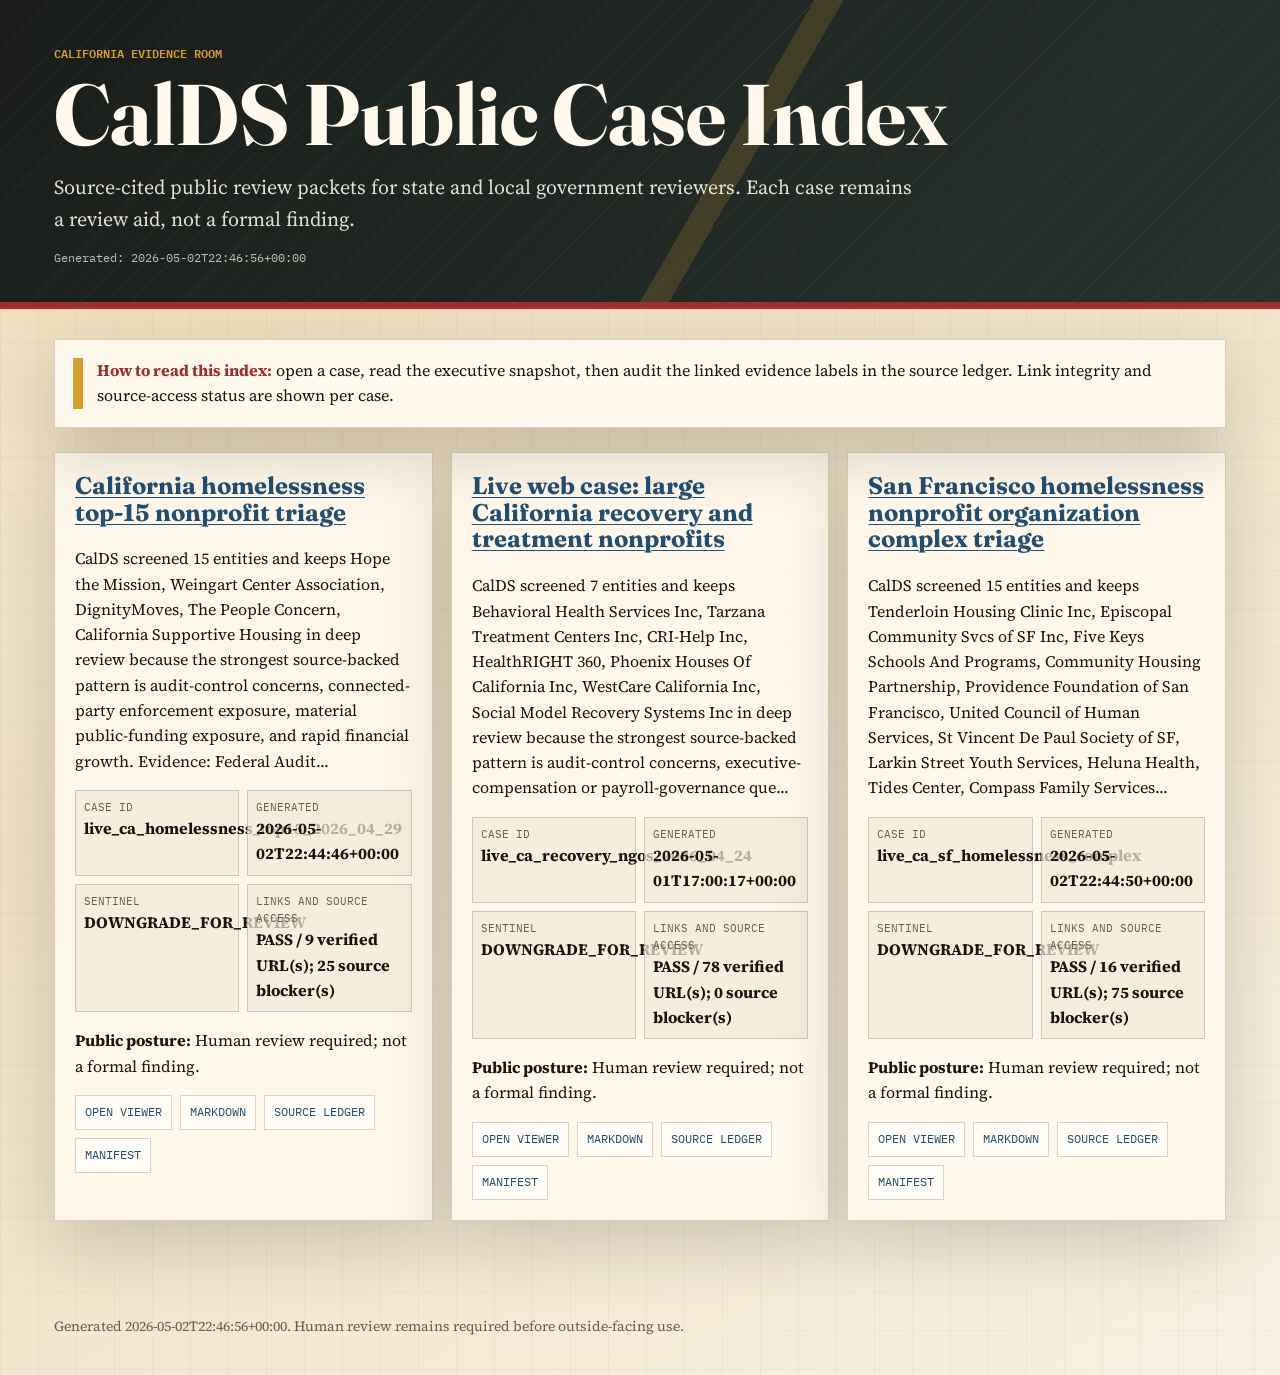
==== index.html @ ec08af95 "Refresh public case index" ====
<!doctype html>
<html lang="en">
<head>
  <meta charset="utf-8">
  <meta name="viewport" content="width=device-width, initial-scale=1">
  <title>CalDS Public Case Index</title>
  <style>
@import url('https://fonts.googleapis.com/css2?family=Fraunces:opsz,wght@9..144,500;9..144,700&family=IBM+Plex+Mono:wght@400;500;600&family=Source+Serif+4:opsz,wght@8..60,400;8..60,600;8..60,700&display=swap');
:root {
  color-scheme: light;
  --paper: #f3ead8;
  --paper-2: #fff9ed;
  --paper-3: #e6d7bb;
  --ink: #19150f;
  --muted: #665f52;
  --quiet: #867866;
  --charcoal: #121615;
  --charcoal-2: #1e2925;
  --civic-blue: #214f72;
  --civic-blue-2: #2d6f8f;
  --docket-red: #9e2f2b;
  --audit-amber: #d89d28;
  --ledger-green: #2f6d55;
  --line: rgba(25, 21, 15, .18);
  --line-dark: rgba(255, 249, 237, .18);
  --shadow: 0 24px 65px rgba(25, 21, 15, .18);
}
* { box-sizing: border-box; }
html { scroll-behavior: smooth; }
body {
  margin: 0;
  color: var(--ink);
  background:
    linear-gradient(90deg, rgba(25, 21, 15, .035) 1px, transparent 1px) 0 0 / 38px 38px,
    linear-gradient(180deg, rgba(25, 21, 15, .028) 1px, transparent 1px) 0 0 / 38px 38px,
    radial-gradient(circle at 10% 0%, rgba(216, 157, 40, .22), transparent 34%),
    linear-gradient(145deg, #f6ecd7 0%, #efe0c2 38%, #f8f1e2 100%);
  font-family: "Source Serif 4", Georgia, serif;
  line-height: 1.58;
}
a { color: var(--civic-blue); text-decoration-thickness: 1px; text-underline-offset: 3px; }
a:focus-visible, button:focus-visible, summary:focus-visible {
  outline: 3px solid var(--audit-amber);
  outline-offset: 3px;
}
.skip-link {
  position: absolute;
  left: 16px;
  top: -60px;
  z-index: 10;
  padding: 10px 12px;
  color: var(--ink);
  background: var(--audit-amber);
  font-family: "IBM Plex Mono", Consolas, monospace;
  font-size: 12px;
}
.skip-link:focus { top: 12px; }
code, pre, .mono, .evidence-ref {
  font-family: "IBM Plex Mono", Consolas, monospace;
  letter-spacing: 0;
}
code {
  background: rgba(255, 249, 237, .82);
  border: 1px solid var(--line);
  border-radius: 4px;
  padding: 1px 5px;
}
.case-hero {
  position: relative;
  overflow: hidden;
  background:
    linear-gradient(135deg, rgba(18, 22, 21, .97), rgba(30, 41, 37, .95)),
    repeating-linear-gradient(90deg, rgba(255,255,255,.04) 0 1px, transparent 1px 32px);
  color: var(--paper-2);
  border-bottom: 7px solid var(--docket-red);
}
.case-hero::before {
  content: "";
  position: absolute;
  inset: 0;
  background:
    linear-gradient(120deg, transparent 0 56%, rgba(216,157,40,.18) 56% 58%, transparent 58%),
    repeating-linear-gradient(135deg, rgba(255,255,255,.035) 0 1px, transparent 1px 18px);
  pointer-events: none;
}
.case-hero__inner {
  position: relative;
  max-width: 1220px;
  margin: 0 auto;
  padding: 44px 24px 34px;
}
.eyebrow {
  margin: 0 0 12px;
  color: var(--audit-amber);
  font-family: "IBM Plex Mono", Consolas, monospace;
  font-size: 12px;
  font-weight: 600;
  letter-spacing: 0;
  text-transform: uppercase;
}
.case-hero h1 {
  margin: 0;
  max-width: 940px;
  font-family: "Fraunces", Georgia, serif;
  font-size: clamp(38px, 7vw, 86px);
  line-height: .92;
  letter-spacing: 0;
}
.case-title {
  max-width: 860px;
  margin: 18px 0 0;
  color: rgba(255, 249, 237, .88);
  font-size: 20px;
}
.case-id {
  margin: 14px 0 0;
  color: rgba(255, 249, 237, .72);
  font-family: "IBM Plex Mono", Consolas, monospace;
  font-size: 12px;
  overflow-wrap: anywhere;
}
.status-strip {
  display: grid;
  grid-template-columns: repeat(4, minmax(0, 1fr));
  gap: 12px;
  margin: 30px 0 0;
}
.status-tile {
  min-height: 108px;
  padding: 14px;
  border: 1px solid var(--line-dark);
  background: rgba(255, 249, 237, .08);
  box-shadow: inset 0 1px 0 rgba(255,255,255,.08);
}
.status-tile strong {
  display: block;
  color: #fff9ed;
  font-family: "IBM Plex Mono", Consolas, monospace;
  font-size: 12px;
  font-weight: 600;
  text-transform: uppercase;
}
.status-tile span {
  display: block;
  margin-top: 8px;
  color: rgba(255, 249, 237, .82);
  font-size: 18px;
  overflow-wrap: anywhere;
}
.print-button {
  border: 1px solid rgba(255, 249, 237, .35);
  background: rgba(255, 249, 237, .12);
  color: var(--paper-2);
  cursor: pointer;
  padding: 8px 11px;
  font-family: "IBM Plex Mono", Consolas, monospace;
  font-size: 12px;
  text-transform: uppercase;
}
.case-nav {
  display: flex;
  flex-wrap: wrap;
  gap: 10px;
  margin-top: 24px;
}
.case-nav a {
  color: var(--paper-2);
  border: 1px solid rgba(255, 249, 237, .35);
  background: rgba(255, 249, 237, .08);
  padding: 8px 11px;
  text-decoration: none;
  font-family: "IBM Plex Mono", Consolas, monospace;
  font-size: 12px;
  text-transform: uppercase;
}
.case-shell {
  display: grid;
  grid-template-columns: 252px minmax(0, 1fr);
  gap: 28px;
  max-width: 1220px;
  margin: 0 auto;
  padding: 30px 24px 72px;
}
.case-rail {
  position: sticky;
  top: 18px;
  align-self: start;
  padding: 18px;
  background: rgba(255, 249, 237, .82);
  border: 1px solid var(--line);
  box-shadow: 8px 8px 0 rgba(158, 47, 43, .12);
}
.case-rail h2 {
  margin: 0 0 10px;
  font-family: "Fraunces", Georgia, serif;
  font-size: 24px;
  line-height: 1;
}
.case-rail a {
  display: block;
  margin: 7px 0;
  color: var(--charcoal);
  font-family: "IBM Plex Mono", Consolas, monospace;
  font-size: 12px;
  text-decoration: none;
  text-transform: uppercase;
}
.case-main { min-width: 0; }
.reviewer-panel {
  margin: 0 0 24px;
  padding: 20px;
  background: #fffdf5;
  border: 2px solid rgba(47, 109, 85, .35);
  box-shadow: 8px 8px 0 rgba(47, 109, 85, .12);
}
.reviewer-panel p { margin: 8px 0 0; }
.reviewer-panel__grid {
  display: grid;
  grid-template-columns: repeat(4, minmax(0, 1fr));
  gap: 10px;
  margin-top: 14px;
}
.reviewer-panel__grid div {
  padding: 10px;
  background: rgba(243, 234, 216, .72);
  border: 1px solid var(--line);
}
.reviewer-panel__grid span {
  display: block;
  color: var(--muted);
  font-family: "IBM Plex Mono", Consolas, monospace;
  font-size: 11px;
  text-transform: uppercase;
}
.reviewer-panel__grid strong { overflow-wrap: anywhere; }
.reviewer-panel details {
  margin-top: 12px;
  border-top: 1px solid var(--line);
  padding-top: 10px;
}
.notice {
  display: grid;
  grid-template-columns: 10px 1fr;
  gap: 14px;
  margin: 0 0 24px;
  padding: 18px;
  background: var(--paper-2);
  border: 1px solid var(--line);
  box-shadow: var(--shadow);
}
.notice::before { content: ""; background: var(--audit-amber); }
.notice strong { color: var(--docket-red); }
.dossier, #source-ledger {
  background: rgba(255, 249, 237, .9);
  border: 1px solid var(--line);
  box-shadow: var(--shadow);
}
.dossier {
  padding: 28px;
}
#source-ledger {
  margin-top: 28px;
  padding: 28px;
}
.ledger-digest {
  margin: 18px 0 26px;
  padding: 16px;
  background: rgba(243, 234, 216, .7);
  border: 1px solid var(--line);
}
.ledger-digest h3 { margin-top: 0; }
.table-scroll { overflow-x: auto; }
.ledger-digest table {
  width: 100%;
  border-collapse: collapse;
  font-size: 14px;
}
.ledger-digest th, .ledger-digest td {
  padding: 8px;
  border-bottom: 1px solid var(--line);
  text-align: left;
  vertical-align: top;
}
.ledger-digest th {
  font-family: "IBM Plex Mono", Consolas, monospace;
  font-size: 11px;
  text-transform: uppercase;
}
h1, h2, h3, h4 {
  font-family: "Fraunces", Georgia, serif;
  line-height: 1.12;
  letter-spacing: 0;
}
.dossier h1 {
  margin-top: 0;
  font-size: clamp(34px, 4vw, 52px);
}
.dossier h2, #source-ledger h2 {
  margin-top: 38px;
  padding-top: 18px;
  border-top: 2px solid rgba(158, 47, 43, .28);
  color: var(--charcoal);
}
.dossier h3 { color: var(--civic-blue); }
.dossier p, .dossier li { font-size: 18px; }
.dossier ul, .dossier ol { padding-left: 26px; }
.table-block {
  overflow: auto;
  margin: 18px 0;
  padding: 14px;
  color: #f9edd4;
  background:
    linear-gradient(90deg, rgba(216, 157, 40, .1), transparent 26%),
    #18201d;
  border: 1px solid rgba(25, 21, 15, .42);
  box-shadow: inset 0 0 0 1px rgba(255,255,255,.04);
  white-space: pre;
}
.evidence-ref {
  display: inline-block;
  color: var(--paper-2);
  background: var(--docket-red);
  border: 1px solid rgba(25, 21, 15, .22);
  border-radius: 3px;
  padding: 0 5px;
  font-size: .78em;
  font-weight: 600;
  text-decoration: none;
  transform: translateY(-1px);
}
.evidence-card {
  position: relative;
  margin: 16px 0;
  padding: 18px 18px 18px 26px;
  border: 1px solid var(--line);
  background:
    linear-gradient(90deg, rgba(47, 109, 85, .12), transparent 32%),
    #fffaf0;
}
.evidence-card::before {
  content: "";
  position: absolute;
  left: 0;
  top: 0;
  bottom: 0;
  width: 8px;
  background: var(--ledger-green);
}
.evidence-card--source-access-required::before { background: var(--audit-amber); }
.evidence-card--external-source-linked::before { background: var(--ledger-green); }
.evidence-card--derived-external-source-linked::before { background: var(--civic-blue-2); }
.evidence-card h3 {
  margin: 0 0 10px;
  font-size: 24px;
}
.meta, .link-status, footer {
  color: var(--muted);
  font-size: 14px;
}
.source-role {
  margin: 8px 0;
  padding: 10px;
  background: rgba(33, 79, 114, .08);
  border-left: 4px solid var(--civic-blue);
}
.repro-details {
  margin: 12px 0;
  padding: 10px;
  background: rgba(25, 21, 15, .04);
  border: 1px solid var(--line);
}
.repro-details summary {
  cursor: pointer;
  font-family: "IBM Plex Mono", Consolas, monospace;
  font-size: 12px;
  text-transform: uppercase;
}
.source-list {
  margin: 8px 0 0;
  padding-left: 22px;
  overflow-wrap: anywhere;
}
.source-list a { word-break: break-word; }
footer {
  max-width: 1220px;
  margin: 0 auto;
  padding: 22px 24px 38px;
}
@media (prefers-reduced-motion: no-preference) {
  .case-hero__inner, .notice, .dossier, #source-ledger, .evidence-card {
    animation: rise-in .7s ease both;
  }
  .notice { animation-delay: .08s; }
  .dossier { animation-delay: .14s; }
  #source-ledger { animation-delay: .2s; }
  .evidence-card:nth-of-type(2n) { animation-delay: .05s; }
  @keyframes rise-in {
    from { opacity: 0; transform: translateY(16px); }
    to { opacity: 1; transform: translateY(0); }
  }
}
@media (prefers-reduced-motion: reduce) {
  html { scroll-behavior: auto; }
  *, *::before, *::after {
    animation-duration: .001ms !important;
    animation-iteration-count: 1 !important;
    transition-duration: .001ms !important;
  }
}
@media (max-width: 880px) {
  .status-strip { grid-template-columns: repeat(2, minmax(0, 1fr)); }
  .case-shell { grid-template-columns: 1fr; }
  .case-rail { position: static; }
  .reviewer-panel__grid { grid-template-columns: repeat(2, minmax(0, 1fr)); }
}
@media (max-width: 560px) {
  .case-hero__inner, .case-shell { padding-left: 16px; padding-right: 16px; }
  .status-strip { grid-template-columns: 1fr; }
  .reviewer-panel__grid { grid-template-columns: 1fr; }
  .dossier, #source-ledger { padding: 18px; }
  .dossier p, .dossier li { font-size: 16px; }
}
@media print {
  body { background: #fff; color: #000; }
  .case-hero, .case-rail, .case-nav { background: #fff; color: #000; border: 0; }
  .case-nav, .print-button, .skip-link { display: none; }
  .case-shell { display: block; max-width: none; padding: 0; }
  .dossier, #source-ledger, .notice { box-shadow: none; border-color: #999; }
  .reviewer-panel, .evidence-card { break-inside: avoid; box-shadow: none; }
  a[href^="http"]::after { content: " (" attr(href) ")"; font-size: 10px; }
}

.index-main { max-width: 1220px; margin: 0 auto; padding: 30px 24px 72px; }
.case-index-grid { display: grid; grid-template-columns: repeat(auto-fit, minmax(320px, 1fr)); gap: 18px; }
.case-index-card { background: rgba(255, 249, 237, .92); border: 1px solid var(--line); box-shadow: var(--shadow); padding: 20px; }
.case-index-card h2 { margin-top: 0; }
.case-index-card__meta { display: grid; grid-template-columns: repeat(2, minmax(0, 1fr)); gap: 8px; margin: 12px 0; }
.case-index-card__meta div { padding: 8px; background: rgba(243, 234, 216, .72); border: 1px solid var(--line); }
.case-index-card__meta span { display: block; color: var(--muted); font-family: "IBM Plex Mono", Consolas, monospace; font-size: 11px; text-transform: uppercase; }
.case-index-card__links { display: flex; flex-wrap: wrap; gap: 8px; margin-top: 14px; }
.case-index-card__links a { border: 1px solid var(--line); padding: 7px 9px; background: #fffdf5; font-family: "IBM Plex Mono", Consolas, monospace; font-size: 12px; text-decoration: none; text-transform: uppercase; }
</style>
</head>
<body>
<a class="skip-link" href="#cases">Skip to cases</a>
<header class="case-hero">
  <div class="case-hero__inner">
    <p class="eyebrow">California Evidence Room</p>
    <h1>CalDS Public Case Index</h1>
    <p class="case-title">Source-cited public review packets for state and local government reviewers. Each case remains a review aid, not a formal finding.</p>
    <p class="case-id">Generated: 2026-05-02T22:46:56+00:00</p>
  </div>
</header>
<main id="cases" class="index-main">
  <section class="notice"><div><strong>How to read this index:</strong> open a case, read the executive snapshot, then audit the linked evidence labels in the source ledger. Link integrity and source-access status are shown per case.</div></section>
  <section class="case-index-grid">
<article class="case-index-card">
  <h2><a href="cases/live_ca_homelessness_top15_2026_04_29/">California homelessness top-15 nonprofit triage</a></h2>
  <p>CalDS screened 15 entities and keeps Hope the Mission, Weingart Center Association, DignityMoves, The People Concern, California Supportive Housing in deep review because the strongest source-backed pattern is audit-control concerns, connected-party enforcement exposure, material public-funding exposure, and rapid financial growth. Evidence: Federal Audit...</p>
  <div class="case-index-card__meta">
    <div><span>Case ID</span><strong>live_ca_homelessness_top15_2026_04_29</strong></div>
    <div><span>Generated</span><strong>2026-05-02T22:44:46+00:00</strong></div>
    <div><span>Sentinel</span><strong>DOWNGRADE_FOR_REVIEW</strong></div>
    <div><span>Links and source access</span><strong>PASS / 9 verified URL(s); 25 source blocker(s)</strong></div>
  </div>
  <p><strong>Public posture:</strong> Human review required; not a formal finding.</p>
  <div class="case-index-card__links">
    <a href="cases/live_ca_homelessness_top15_2026_04_29/">Open Viewer</a>
    <a href="cases/live_ca_homelessness_top15_2026_04_29/case_dossier.md">Markdown</a>
    <a href="cases/live_ca_homelessness_top15_2026_04_29/source_ledger.json">Source Ledger</a>
    <a href="cases/live_ca_homelessness_top15_2026_04_29/publication_manifest.json">Manifest</a>
  </div>
</article>


<article class="case-index-card">
  <h2><a href="cases/live_ca_recovery_ngos_2026_04_24/">Live web case: large California recovery and treatment nonprofits</a></h2>
  <p>CalDS screened 7 entities and keeps Behavioral Health Services Inc, Tarzana Treatment Centers Inc, CRI-Help Inc, HealthRIGHT 360, Phoenix Houses Of California Inc, WestCare California Inc, Social Model Recovery Systems Inc in deep review because the strongest source-backed pattern is audit-control concerns, executive-compensation or payroll-governance que...</p>
  <div class="case-index-card__meta">
    <div><span>Case ID</span><strong>live_ca_recovery_ngos_2026_04_24</strong></div>
    <div><span>Generated</span><strong>2026-05-01T17:00:17+00:00</strong></div>
    <div><span>Sentinel</span><strong>DOWNGRADE_FOR_REVIEW</strong></div>
    <div><span>Links and source access</span><strong>PASS / 78 verified URL(s); 0 source blocker(s)</strong></div>
  </div>
  <p><strong>Public posture:</strong> Human review required; not a formal finding.</p>
  <div class="case-index-card__links">
    <a href="cases/live_ca_recovery_ngos_2026_04_24/">Open Viewer</a>
    <a href="cases/live_ca_recovery_ngos_2026_04_24/case_dossier.md">Markdown</a>
    <a href="cases/live_ca_recovery_ngos_2026_04_24/source_ledger.json">Source Ledger</a>
    <a href="cases/live_ca_recovery_ngos_2026_04_24/publication_manifest.json">Manifest</a>
  </div>
</article>


<article class="case-index-card">
  <h2><a href="cases/live_ca_sf_homelessness_complex/">San Francisco homelessness nonprofit organization complex triage</a></h2>
  <p>CalDS screened 15 entities and keeps Tenderloin Housing Clinic Inc, Episcopal Community Svcs of SF Inc, Five Keys Schools And Programs, Community Housing Partnership, Providence Foundation of San Francisco, United Council of Human Services, St Vincent De Paul Society of SF, Larkin Street Youth Services, Heluna Health, Tides Center, Compass Family Services...</p>
  <div class="case-index-card__meta">
    <div><span>Case ID</span><strong>live_ca_sf_homelessness_complex</strong></div>
    <div><span>Generated</span><strong>2026-05-02T22:44:50+00:00</strong></div>
    <div><span>Sentinel</span><strong>DOWNGRADE_FOR_REVIEW</strong></div>
    <div><span>Links and source access</span><strong>PASS / 16 verified URL(s); 75 source blocker(s)</strong></div>
  </div>
  <p><strong>Public posture:</strong> Human review required; not a formal finding.</p>
  <div class="case-index-card__links">
    <a href="cases/live_ca_sf_homelessness_complex/">Open Viewer</a>
    <a href="cases/live_ca_sf_homelessness_complex/case_dossier.md">Markdown</a>
    <a href="cases/live_ca_sf_homelessness_complex/source_ledger.json">Source Ledger</a>
    <a href="cases/live_ca_sf_homelessness_complex/publication_manifest.json">Manifest</a>
  </div>
</article>
</section>
</main>
<footer>Generated 2026-05-02T22:46:56+00:00. Human review remains required before outside-facing use.</footer>
</body>
</html>
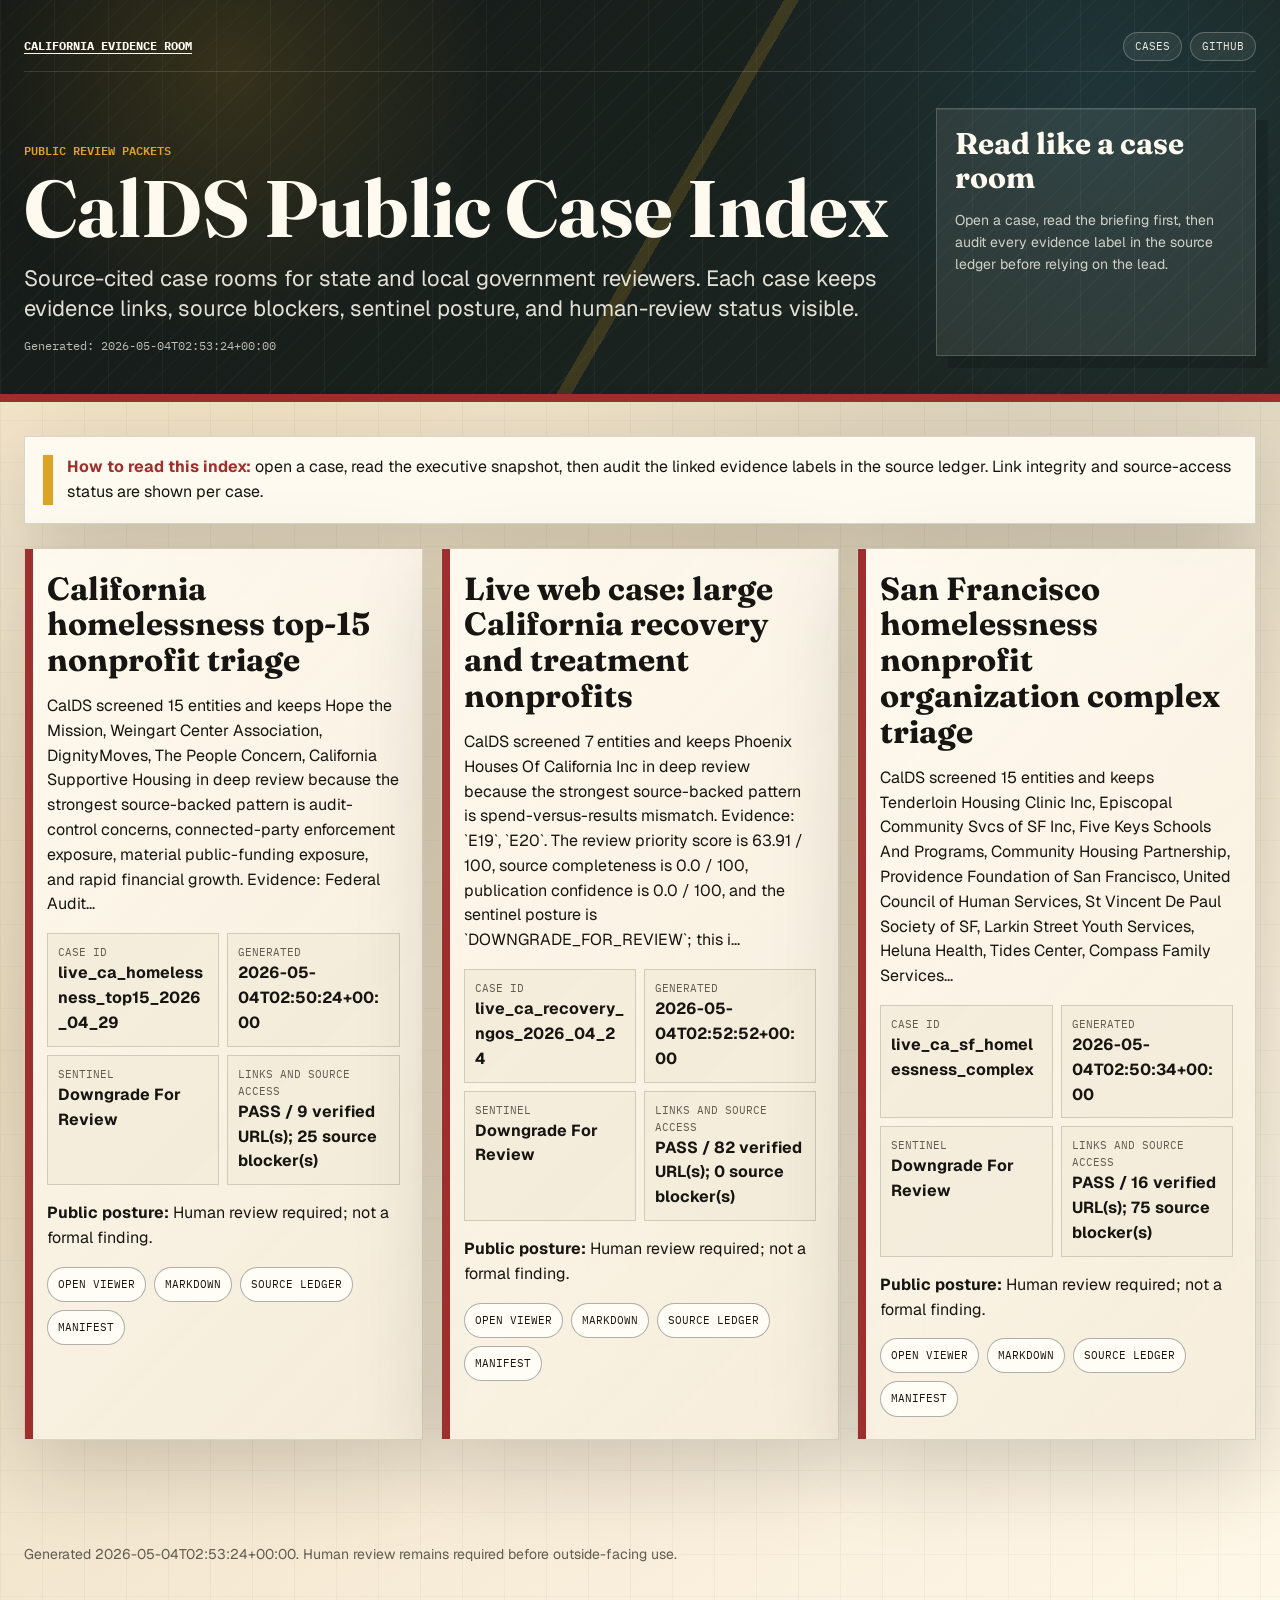
==== commit d42034c1: "Publish redesigned case viewer" ====
--- a/index.html
+++ b/index.html
@@ -5,25 +5,27 @@
   <meta name="viewport" content="width=device-width, initial-scale=1">
   <title>CalDS Public Case Index</title>
   <style>
-@import url('https://fonts.googleapis.com/css2?family=Fraunces:opsz,wght@9..144,500;9..144,700&family=IBM+Plex+Mono:wght@400;500;600&family=Source+Serif+4:opsz,wght@8..60,400;8..60,600;8..60,700&display=swap');
+@import url('https://fonts.googleapis.com/css2?family=Fraunces:opsz,wght@9..144,500;9..144,700&family=Geist:wght@400;500;600;700;800&family=IBM+Plex+Mono:wght@400;500;600&display=swap');
 :root {
   color-scheme: light;
-  --paper: #f3ead8;
-  --paper-2: #fff9ed;
-  --paper-3: #e6d7bb;
-  --ink: #19150f;
-  --muted: #665f52;
-  --quiet: #867866;
-  --charcoal: #121615;
-  --charcoal-2: #1e2925;
-  --civic-blue: #214f72;
-  --civic-blue-2: #2d6f8f;
-  --docket-red: #9e2f2b;
-  --audit-amber: #d89d28;
-  --ledger-green: #2f6d55;
-  --line: rgba(25, 21, 15, .18);
-  --line-dark: rgba(255, 249, 237, .18);
-  --shadow: 0 24px 65px rgba(25, 21, 15, .18);
+  --paper: #f5ecda;
+  --paper-2: #fffaf0;
+  --paper-3: #e8d7ba;
+  --ink: #171511;
+  --muted: #625b50;
+  --quiet: #8a7d69;
+  --charcoal: #101513;
+  --charcoal-2: #17231f;
+  --civic-blue: #234f72;
+  --civic-blue-2: #2e728d;
+  --docket-red: #9d302c;
+  --audit-amber: #dca326;
+  --ledger-green: #2d6d55;
+  --line: rgba(23, 21, 17, .16);
+  --line-strong: rgba(23, 21, 17, .34);
+  --line-dark: rgba(255, 250, 240, .18);
+  --shadow: 0 28px 80px rgba(23, 21, 17, .18);
+  --hard-shadow: 10px 10px 0 rgba(157, 48, 44, .14);
 }
 * { box-sizing: border-box; }
 html { scroll-behavior: smooth; }
@@ -31,12 +33,14 @@
   margin: 0;
   color: var(--ink);
   background:
-    linear-gradient(90deg, rgba(25, 21, 15, .035) 1px, transparent 1px) 0 0 / 38px 38px,
-    linear-gradient(180deg, rgba(25, 21, 15, .028) 1px, transparent 1px) 0 0 / 38px 38px,
-    radial-gradient(circle at 10% 0%, rgba(216, 157, 40, .22), transparent 34%),
-    linear-gradient(145deg, #f6ecd7 0%, #efe0c2 38%, #f8f1e2 100%);
-  font-family: "Source Serif 4", Georgia, serif;
-  line-height: 1.58;
+    radial-gradient(circle at 10% -4%, rgba(220, 163, 38, .28), transparent 30%),
+    radial-gradient(circle at 88% 8%, rgba(35, 79, 114, .14), transparent 34%),
+    linear-gradient(90deg, rgba(23, 21, 17, .035) 1px, transparent 1px) 0 0 / 42px 42px,
+    linear-gradient(180deg, rgba(23, 21, 17, .026) 1px, transparent 1px) 0 0 / 42px 42px,
+    linear-gradient(145deg, #f8edda 0%, #ecddc1 42%, #fff7e8 100%);
+  font-family: "Geist", system-ui, -apple-system, BlinkMacSystemFont, "Segoe UI", sans-serif;
+  line-height: 1.55;
+  overflow-x: hidden;
 }
 a { color: var(--civic-blue); text-decoration-thickness: 1px; text-underline-offset: 3px; }
 a:focus-visible, button:focus-visible, summary:focus-visible {
@@ -60,7 +64,7 @@
   letter-spacing: 0;
 }
 code {
-  background: rgba(255, 249, 237, .82);
+  background: rgba(255, 250, 240, .82);
   border: 1px solid var(--line);
   border-radius: 4px;
   padding: 1px 5px;
@@ -68,73 +72,142 @@
 .case-hero {
   position: relative;
   overflow: hidden;
+  color: var(--paper-2);
   background:
-    linear-gradient(135deg, rgba(18, 22, 21, .97), rgba(30, 41, 37, .95)),
+    radial-gradient(circle at 18% 18%, rgba(220, 163, 38, .16), transparent 24%),
+    radial-gradient(circle at 86% 22%, rgba(46, 114, 141, .22), transparent 32%),
+    linear-gradient(135deg, rgba(16, 21, 19, .98), rgba(23, 35, 31, .97)),
     repeating-linear-gradient(90deg, rgba(255,255,255,.04) 0 1px, transparent 1px 32px);
-  color: var(--paper-2);
-  border-bottom: 7px solid var(--docket-red);
+  border-bottom: 8px solid var(--docket-red);
 }
 .case-hero::before {
   content: "";
   position: absolute;
   inset: 0;
   background:
-    linear-gradient(120deg, transparent 0 56%, rgba(216,157,40,.18) 56% 58%, transparent 58%),
-    repeating-linear-gradient(135deg, rgba(255,255,255,.035) 0 1px, transparent 1px 18px);
+    linear-gradient(120deg, transparent 0 52%, rgba(220,163,38,.18) 52% 53%, transparent 53%),
+    linear-gradient(90deg, rgba(255,250,240,.04) 1px, transparent 1px) 0 0 / 54px 54px,
+    repeating-linear-gradient(135deg, rgba(255,255,255,.032) 0 1px, transparent 1px 18px);
   pointer-events: none;
 }
 .case-hero__inner {
   position: relative;
-  max-width: 1220px;
+  max-width: 1280px;
   margin: 0 auto;
-  padding: 44px 24px 34px;
-}
+  padding: 22px 24px 38px;
+}
+.case-topbar {
+  display: flex;
+  justify-content: space-between;
+  align-items: center;
+  gap: 18px;
+  margin-bottom: 36px;
+  padding: 10px 0;
+  border-bottom: 1px solid rgba(255, 250, 240, .13);
+}
+.case-brand {
+  color: var(--paper-2);
+  font-family: "IBM Plex Mono", Consolas, monospace;
+  font-size: 12px;
+  font-weight: 700;
+  text-transform: uppercase;
+}
+.case-topbar__links {
+  display: flex;
+  flex-wrap: wrap;
+  justify-content: flex-end;
+  gap: 8px;
+}
+.case-topbar__links a,
+.case-topbar__links button,
+.case-nav a,
+.print-button {
+  color: rgba(255, 250, 240, .92);
+  border: 1px solid rgba(255, 250, 240, .24);
+  border-radius: 999px;
+  background: rgba(255, 250, 240, .07);
+  padding: 8px 11px;
+  text-decoration: none;
+  font-family: "IBM Plex Mono", Consolas, monospace;
+  font-size: 11px;
+  line-height: 1;
+  text-transform: uppercase;
+}
+.case-topbar__links button,
+.print-button { cursor: pointer; }
+.case-command-grid {
+  display: grid;
+  grid-template-columns: minmax(0, 1fr) 320px;
+  gap: 28px;
+  align-items: end;
+}
+.case-command-grid > * { min-width: 0; }
 .eyebrow {
   margin: 0 0 12px;
   color: var(--audit-amber);
   font-family: "IBM Plex Mono", Consolas, monospace;
   font-size: 12px;
   font-weight: 600;
-  letter-spacing: 0;
   text-transform: uppercase;
 }
 .case-hero h1 {
   margin: 0;
-  max-width: 940px;
+  max-width: 1180px;
   font-family: "Fraunces", Georgia, serif;
-  font-size: clamp(38px, 7vw, 86px);
-  line-height: .92;
+  font-size: 5rem;
+  line-height: .9;
   letter-spacing: 0;
 }
 .case-title {
-  max-width: 860px;
-  margin: 18px 0 0;
-  color: rgba(255, 249, 237, .88);
-  font-size: 20px;
+  max-width: 880px;
+  margin: 20px 0 0;
+  color: rgba(255, 250, 240, .88);
+  font-size: 22px;
+  line-height: 1.35;
+  overflow-wrap: anywhere;
 }
 .case-id {
   margin: 14px 0 0;
-  color: rgba(255, 249, 237, .72);
+  color: rgba(255, 250, 240, .72);
   font-family: "IBM Plex Mono", Consolas, monospace;
   font-size: 12px;
   overflow-wrap: anywhere;
 }
+.case-docket {
+  min-height: 248px;
+  padding: 18px;
+  background: rgba(255, 250, 240, .08);
+  border: 1px solid rgba(255, 250, 240, .18);
+  box-shadow: inset 0 1px 0 rgba(255,255,255,.08), 12px 12px 0 rgba(0,0,0,.18);
+}
+.case-docket h2 {
+  margin: 0 0 16px;
+  color: var(--paper-2);
+  font-family: "Fraunces", Georgia, serif;
+  font-size: 30px;
+}
+.case-docket p {
+  margin: 0;
+  color: rgba(255, 250, 240, .78);
+  font-size: 14px;
+}
 .status-strip {
   display: grid;
-  grid-template-columns: repeat(4, minmax(0, 1fr));
+  grid-template-columns: 1.25fr 1fr 1fr 1.25fr;
+  grid-auto-flow: dense;
   gap: 12px;
-  margin: 30px 0 0;
+  margin: 34px 0 0;
 }
 .status-tile {
-  min-height: 108px;
-  padding: 14px;
+  min-height: 132px;
+  padding: 16px;
   border: 1px solid var(--line-dark);
-  background: rgba(255, 249, 237, .08);
+  background: rgba(255, 250, 240, .08);
   box-shadow: inset 0 1px 0 rgba(255,255,255,.08);
 }
 .status-tile strong {
   display: block;
-  color: #fff9ed;
+  color: #fffaf0;
   font-family: "IBM Plex Mono", Consolas, monospace;
   font-size: 12px;
   font-weight: 600;
@@ -143,52 +216,30 @@
 .status-tile span {
   display: block;
   margin-top: 8px;
-  color: rgba(255, 249, 237, .82);
-  font-size: 18px;
+  color: rgba(255, 250, 240, .84);
+  font-size: 20px;
+  line-height: 1.2;
   overflow-wrap: anywhere;
 }
-.print-button {
-  border: 1px solid rgba(255, 249, 237, .35);
-  background: rgba(255, 249, 237, .12);
-  color: var(--paper-2);
-  cursor: pointer;
-  padding: 8px 11px;
-  font-family: "IBM Plex Mono", Consolas, monospace;
-  font-size: 12px;
-  text-transform: uppercase;
-}
 .case-nav {
-  display: flex;
-  flex-wrap: wrap;
-  gap: 10px;
-  margin-top: 24px;
-}
-.case-nav a {
-  color: var(--paper-2);
-  border: 1px solid rgba(255, 249, 237, .35);
-  background: rgba(255, 249, 237, .08);
-  padding: 8px 11px;
-  text-decoration: none;
-  font-family: "IBM Plex Mono", Consolas, monospace;
-  font-size: 12px;
-  text-transform: uppercase;
+  display: none;
 }
 .case-shell {
   display: grid;
-  grid-template-columns: 252px minmax(0, 1fr);
-  gap: 28px;
-  max-width: 1220px;
+  grid-template-columns: 280px minmax(0, 1fr);
+  gap: 30px;
+  max-width: 1280px;
   margin: 0 auto;
-  padding: 30px 24px 72px;
+  padding: 34px 24px 80px;
 }
 .case-rail {
   position: sticky;
   top: 18px;
   align-self: start;
-  padding: 18px;
-  background: rgba(255, 249, 237, .82);
-  border: 1px solid var(--line);
-  box-shadow: 8px 8px 0 rgba(158, 47, 43, .12);
+  padding: 20px;
+  background: linear-gradient(180deg, rgba(255,250,240,.94), rgba(245,236,218,.88));
+  border: 1px solid var(--line);
+  box-shadow: var(--hard-shadow);
 }
 .case-rail h2 {
   margin: 0 0 10px;
@@ -198,30 +249,34 @@
 }
 .case-rail a {
   display: block;
-  margin: 7px 0;
+  margin: 8px 0;
+  padding: 8px 0;
   color: var(--charcoal);
-  font-family: "IBM Plex Mono", Consolas, monospace;
-  font-size: 12px;
+  border-bottom: 1px solid rgba(23, 21, 17, .08);
+  font-family: "IBM Plex Mono", Consolas, monospace;
+  font-size: 11px;
   text-decoration: none;
   text-transform: uppercase;
 }
 .case-main { min-width: 0; }
 .reviewer-panel {
   margin: 0 0 24px;
-  padding: 20px;
-  background: #fffdf5;
-  border: 2px solid rgba(47, 109, 85, .35);
-  box-shadow: 8px 8px 0 rgba(47, 109, 85, .12);
+  padding: 22px;
+  background: linear-gradient(120deg, rgba(47,109,85,.12), transparent 46%), #fffdf5;
+  border: 2px solid rgba(47, 109, 85, .38);
+  box-shadow: 10px 10px 0 rgba(47, 109, 85, .13);
 }
 .reviewer-panel p { margin: 8px 0 0; }
 .reviewer-panel__grid {
   display: grid;
   grid-template-columns: repeat(4, minmax(0, 1fr));
+  grid-auto-flow: dense;
   gap: 10px;
   margin-top: 14px;
 }
 .reviewer-panel__grid div {
-  padding: 10px;
+  min-height: 92px;
+  padding: 12px;
   background: rgba(243, 234, 216, .72);
   border: 1px solid var(--line);
 }
@@ -237,6 +292,32 @@
   margin-top: 12px;
   border-top: 1px solid var(--line);
   padding-top: 10px;
+}
+.case-intel-strip {
+  display: grid;
+  grid-template-columns: 1.4fr 1fr 1fr;
+  grid-auto-flow: dense;
+  gap: 12px;
+  margin: 0 0 24px;
+}
+.case-intel-card {
+  min-height: 124px;
+  padding: 16px;
+  background: rgba(255, 250, 240, .88);
+  border: 1px solid var(--line);
+}
+.case-intel-card strong {
+  display: block;
+  font-family: "IBM Plex Mono", Consolas, monospace;
+  font-size: 11px;
+  text-transform: uppercase;
+  color: var(--muted);
+}
+.case-intel-card span {
+  display: block;
+  margin-top: 8px;
+  font-size: 22px;
+  font-weight: 700;
 }
 .notice {
   display: grid;
@@ -251,21 +332,21 @@
 .notice::before { content: ""; background: var(--audit-amber); }
 .notice strong { color: var(--docket-red); }
 .dossier, #source-ledger {
-  background: rgba(255, 249, 237, .9);
+  background: rgba(255, 250, 240, .94);
   border: 1px solid var(--line);
   box-shadow: var(--shadow);
 }
 .dossier {
-  padding: 28px;
+  padding: 36px;
 }
 #source-ledger {
-  margin-top: 28px;
-  padding: 28px;
+  margin-top: 30px;
+  padding: 36px;
 }
 .ledger-digest {
-  margin: 18px 0 26px;
-  padding: 16px;
-  background: rgba(243, 234, 216, .7);
+  margin: 20px 0 28px;
+  padding: 18px;
+  background: linear-gradient(135deg, rgba(35,79,114,.1), transparent 44%), rgba(243, 234, 216, .76);
   border: 1px solid var(--line);
 }
 .ledger-digest h3 { margin-top: 0; }
@@ -292,26 +373,25 @@
   letter-spacing: 0;
 }
 .dossier h1 {
+  max-width: 920px;
   margin-top: 0;
-  font-size: clamp(34px, 4vw, 52px);
+  font-size: 48px;
 }
 .dossier h2, #source-ledger h2 {
-  margin-top: 38px;
-  padding-top: 18px;
-  border-top: 2px solid rgba(158, 47, 43, .28);
+  margin-top: 44px;
+  padding-top: 20px;
+  border-top: 3px solid rgba(157, 48, 44, .24);
   color: var(--charcoal);
 }
 .dossier h3 { color: var(--civic-blue); }
-.dossier p, .dossier li { font-size: 18px; }
+.dossier p, .dossier li { font-size: 17px; }
 .dossier ul, .dossier ol { padding-left: 26px; }
 .table-block {
   overflow: auto;
   margin: 18px 0;
-  padding: 14px;
+  padding: 16px;
   color: #f9edd4;
-  background:
-    linear-gradient(90deg, rgba(216, 157, 40, .1), transparent 26%),
-    #18201d;
+  background: linear-gradient(90deg, rgba(216, 157, 40, .1), transparent 26%), #18201d;
   border: 1px solid rgba(25, 21, 15, .42);
   box-shadow: inset 0 0 0 1px rgba(255,255,255,.04);
   white-space: pre;
@@ -330,12 +410,16 @@
 }
 .evidence-card {
   position: relative;
-  margin: 16px 0;
-  padding: 18px 18px 18px 26px;
-  border: 1px solid var(--line);
-  background:
-    linear-gradient(90deg, rgba(47, 109, 85, .12), transparent 32%),
-    #fffaf0;
+  margin: 18px 0;
+  padding: 20px 20px 20px 30px;
+  border: 1px solid var(--line);
+  background: linear-gradient(90deg, rgba(47, 109, 85, .12), transparent 32%), #fffaf0;
+  box-shadow: 6px 6px 0 rgba(23, 21, 17, .06);
+  transition: transform .25s ease, box-shadow .25s ease;
+}
+.evidence-card:hover {
+  transform: translateY(-2px);
+  box-shadow: 10px 10px 0 rgba(23, 21, 17, .09);
 }
 .evidence-card::before {
   content: "";
@@ -382,12 +466,12 @@
 }
 .source-list a { word-break: break-word; }
 footer {
-  max-width: 1220px;
+  max-width: 1280px;
   margin: 0 auto;
   padding: 22px 24px 38px;
 }
 @media (prefers-reduced-motion: no-preference) {
-  .case-hero__inner, .notice, .dossier, #source-ledger, .evidence-card {
+  .notice, .dossier, #source-ledger, .evidence-card, .reviewer-panel {
     animation: rise-in .7s ease both;
   }
   .notice { animation-delay: .08s; }
@@ -407,14 +491,56 @@
     transition-duration: .001ms !important;
   }
 }
-@media (max-width: 880px) {
+@media (max-width: 940px) {
+  .case-command-grid { grid-template-columns: 1fr; }
   .status-strip { grid-template-columns: repeat(2, minmax(0, 1fr)); }
   .case-shell { grid-template-columns: 1fr; }
   .case-rail { position: static; }
   .reviewer-panel__grid { grid-template-columns: repeat(2, minmax(0, 1fr)); }
+  .case-intel-strip { grid-template-columns: 1fr; }
+  .case-hero h1 { font-size: 3.9rem; }
+  .case-title { font-size: 20px; }
 }
 @media (max-width: 560px) {
-  .case-hero__inner, .case-shell { padding-left: 16px; padding-right: 16px; }
+  .case-hero * { box-sizing: border-box; }
+  .case-hero__inner, .case-shell {
+    width: 100%;
+    max-width: 100%;
+    padding-left: 16px;
+    padding-right: 16px;
+  }
+  .case-hero__inner,
+  .case-command-grid,
+  .case-command-grid > *,
+  .case-title,
+  .case-id {
+    max-width: 320px;
+    width: 100%;
+  }
+  .case-command-grid { display: block; }
+  .case-title { overflow-wrap: break-word; font-size: 18px; }
+  .case-docket { margin-top: 22px; width: 100%; max-width: 320px; }
+  .case-hero h1 {
+    max-width: 320px;
+    font-size: 2.35rem;
+    line-height: .96;
+    overflow-wrap: anywhere;
+  }
+  .case-topbar { align-items: flex-start; flex-direction: column; }
+  .case-topbar__links {
+    display: grid;
+    grid-template-columns: 1fr;
+    justify-content: stretch;
+    width: 100%;
+    max-width: 320px;
+  }
+  .case-topbar__links a,
+  .case-topbar__links button {
+    min-width: 0;
+    width: 100%;
+    white-space: normal;
+    text-align: center;
+  }
   .status-strip { grid-template-columns: 1fr; }
   .reviewer-panel__grid { grid-template-columns: 1fr; }
   .dossier, #source-ledger { padding: 18px; }
@@ -423,32 +549,78 @@
 @media print {
   body { background: #fff; color: #000; }
   .case-hero, .case-rail, .case-nav { background: #fff; color: #000; border: 0; }
-  .case-nav, .print-button, .skip-link { display: none; }
+  .case-topbar, .case-nav, .print-button, .skip-link { display: none; }
   .case-shell { display: block; max-width: none; padding: 0; }
   .dossier, #source-ledger, .notice { box-shadow: none; border-color: #999; }
   .reviewer-panel, .evidence-card { break-inside: avoid; box-shadow: none; }
   a[href^="http"]::after { content: " (" attr(href) ")"; font-size: 10px; }
 }
 
-.index-main { max-width: 1220px; margin: 0 auto; padding: 30px 24px 72px; }
-.case-index-grid { display: grid; grid-template-columns: repeat(auto-fit, minmax(320px, 1fr)); gap: 18px; }
-.case-index-card { background: rgba(255, 249, 237, .92); border: 1px solid var(--line); box-shadow: var(--shadow); padding: 20px; }
-.case-index-card h2 { margin-top: 0; }
-.case-index-card__meta { display: grid; grid-template-columns: repeat(2, minmax(0, 1fr)); gap: 8px; margin: 12px 0; }
-.case-index-card__meta div { padding: 8px; background: rgba(243, 234, 216, .72); border: 1px solid var(--line); }
+.index-main { max-width: 1280px; margin: 0 auto; padding: 34px 24px 82px; }
+.case-index-grid { display: grid; grid-template-columns: repeat(auto-fit, minmax(340px, 1fr)); grid-auto-flow: dense; gap: 18px; }
+.case-index-card {
+  position: relative;
+  overflow: hidden;
+  min-height: 380px;
+  background: linear-gradient(135deg, rgba(255, 250, 240, .97), rgba(245, 236, 218, .9));
+  border: 1px solid var(--line);
+  box-shadow: var(--shadow);
+  padding: 22px;
+}
+.case-index-card::before {
+  content: "";
+  position: absolute;
+  inset: 0 auto 0 0;
+  width: 8px;
+  background: var(--docket-red);
+}
+.case-index-card h2 {
+  margin: 0 0 12px;
+  max-width: 720px;
+  font-size: 32px;
+}
+.case-index-card h2 a { color: var(--ink); text-decoration: none; }
+.case-index-card__meta { display: grid; grid-template-columns: repeat(2, minmax(0, 1fr)); grid-auto-flow: dense; gap: 8px; margin: 16px 0; }
+.case-index-card__meta div { min-height: 82px; padding: 10px; background: rgba(243, 234, 216, .72); border: 1px solid var(--line); }
 .case-index-card__meta span { display: block; color: var(--muted); font-family: "IBM Plex Mono", Consolas, monospace; font-size: 11px; text-transform: uppercase; }
-.case-index-card__links { display: flex; flex-wrap: wrap; gap: 8px; margin-top: 14px; }
-.case-index-card__links a { border: 1px solid var(--line); padding: 7px 9px; background: #fffdf5; font-family: "IBM Plex Mono", Consolas, monospace; font-size: 12px; text-decoration: none; text-transform: uppercase; }
+.case-index-card__meta strong { overflow-wrap: anywhere; }
+.case-index-card__links { display: flex; flex-wrap: wrap; gap: 8px; margin-top: 16px; }
+.case-index-card__links a {
+  border: 1px solid var(--line-strong);
+  border-radius: 999px;
+  padding: 8px 10px;
+  background: #fffdf5;
+  color: var(--ink);
+  font-family: "IBM Plex Mono", Consolas, monospace;
+  font-size: 11px;
+  text-decoration: none;
+  text-transform: uppercase;
+}
 </style>
 </head>
 <body>
 <a class="skip-link" href="#cases">Skip to cases</a>
 <header class="case-hero">
   <div class="case-hero__inner">
-    <p class="eyebrow">California Evidence Room</p>
-    <h1>CalDS Public Case Index</h1>
-    <p class="case-title">Source-cited public review packets for state and local government reviewers. Each case remains a review aid, not a formal finding.</p>
-    <p class="case-id">Generated: 2026-05-02T22:46:56+00:00</p>
+    <nav class="case-topbar" aria-label="Site tools">
+      <a class="case-brand" href="./">California Evidence Room</a>
+      <div class="case-topbar__links">
+        <a href="#cases">Cases</a>
+        <a href="https://github.com/Jeremyjones23/calds-public-cases">GitHub</a>
+      </div>
+    </nav>
+    <div class="case-command-grid">
+      <div>
+        <p class="eyebrow">Public review packets</p>
+        <h1>CalDS Public Case Index</h1>
+        <p class="case-title">Source-cited case rooms for state and local government reviewers. Each case keeps evidence links, source blockers, sentinel posture, and human-review status visible.</p>
+        <p class="case-id">Generated: 2026-05-04T02:53:24+00:00</p>
+      </div>
+      <aside class="case-docket" aria-label="Index posture">
+        <h2>Read like a case room</h2>
+        <p>Open a case, read the briefing first, then audit every evidence label in the source ledger before relying on the lead.</p>
+      </aside>
+    </div>
   </div>
 </header>
 <main id="cases" class="index-main">
@@ -459,8 +631,8 @@
   <p>CalDS screened 15 entities and keeps Hope the Mission, Weingart Center Association, DignityMoves, The People Concern, California Supportive Housing in deep review because the strongest source-backed pattern is audit-control concerns, connected-party enforcement exposure, material public-funding exposure, and rapid financial growth. Evidence: Federal Audit...</p>
   <div class="case-index-card__meta">
     <div><span>Case ID</span><strong>live_ca_homelessness_top15_2026_04_29</strong></div>
-    <div><span>Generated</span><strong>2026-05-02T22:44:46+00:00</strong></div>
-    <div><span>Sentinel</span><strong>DOWNGRADE_FOR_REVIEW</strong></div>
+    <div><span>Generated</span><strong>2026-05-04T02:50:24+00:00</strong></div>
+    <div><span>Sentinel</span><strong>Downgrade For Review</strong></div>
     <div><span>Links and source access</span><strong>PASS / 9 verified URL(s); 25 source blocker(s)</strong></div>
   </div>
   <p><strong>Public posture:</strong> Human review required; not a formal finding.</p>
@@ -475,12 +647,12 @@
 
 <article class="case-index-card">
   <h2><a href="cases/live_ca_recovery_ngos_2026_04_24/">Live web case: large California recovery and treatment nonprofits</a></h2>
-  <p>CalDS screened 7 entities and keeps Behavioral Health Services Inc, Tarzana Treatment Centers Inc, CRI-Help Inc, HealthRIGHT 360, Phoenix Houses Of California Inc, WestCare California Inc, Social Model Recovery Systems Inc in deep review because the strongest source-backed pattern is audit-control concerns, executive-compensation or payroll-governance que...</p>
+  <p>CalDS screened 7 entities and keeps Phoenix Houses Of California Inc in deep review because the strongest source-backed pattern is spend-versus-results mismatch. Evidence: `E19`, `E20`. The review priority score is 63.91 / 100, source completeness is 0.0 / 100, publication confidence is 0.0 / 100, and the sentinel posture is `DOWNGRADE_FOR_REVIEW`; this i...</p>
   <div class="case-index-card__meta">
     <div><span>Case ID</span><strong>live_ca_recovery_ngos_2026_04_24</strong></div>
-    <div><span>Generated</span><strong>2026-05-01T17:00:17+00:00</strong></div>
-    <div><span>Sentinel</span><strong>DOWNGRADE_FOR_REVIEW</strong></div>
-    <div><span>Links and source access</span><strong>PASS / 78 verified URL(s); 0 source blocker(s)</strong></div>
+    <div><span>Generated</span><strong>2026-05-04T02:52:52+00:00</strong></div>
+    <div><span>Sentinel</span><strong>Downgrade For Review</strong></div>
+    <div><span>Links and source access</span><strong>PASS / 82 verified URL(s); 0 source blocker(s)</strong></div>
   </div>
   <p><strong>Public posture:</strong> Human review required; not a formal finding.</p>
   <div class="case-index-card__links">
@@ -497,8 +669,8 @@
   <p>CalDS screened 15 entities and keeps Tenderloin Housing Clinic Inc, Episcopal Community Svcs of SF Inc, Five Keys Schools And Programs, Community Housing Partnership, Providence Foundation of San Francisco, United Council of Human Services, St Vincent De Paul Society of SF, Larkin Street Youth Services, Heluna Health, Tides Center, Compass Family Services...</p>
   <div class="case-index-card__meta">
     <div><span>Case ID</span><strong>live_ca_sf_homelessness_complex</strong></div>
-    <div><span>Generated</span><strong>2026-05-02T22:44:50+00:00</strong></div>
-    <div><span>Sentinel</span><strong>DOWNGRADE_FOR_REVIEW</strong></div>
+    <div><span>Generated</span><strong>2026-05-04T02:50:34+00:00</strong></div>
+    <div><span>Sentinel</span><strong>Downgrade For Review</strong></div>
     <div><span>Links and source access</span><strong>PASS / 16 verified URL(s); 75 source blocker(s)</strong></div>
   </div>
   <p><strong>Public posture:</strong> Human review required; not a formal finding.</p>
@@ -511,6 +683,6 @@
 </article>
 </section>
 </main>
-<footer>Generated 2026-05-02T22:46:56+00:00. Human review remains required before outside-facing use.</footer>
+<footer>Generated 2026-05-04T02:53:24+00:00. Human review remains required before outside-facing use.</footer>
 </body>
 </html>
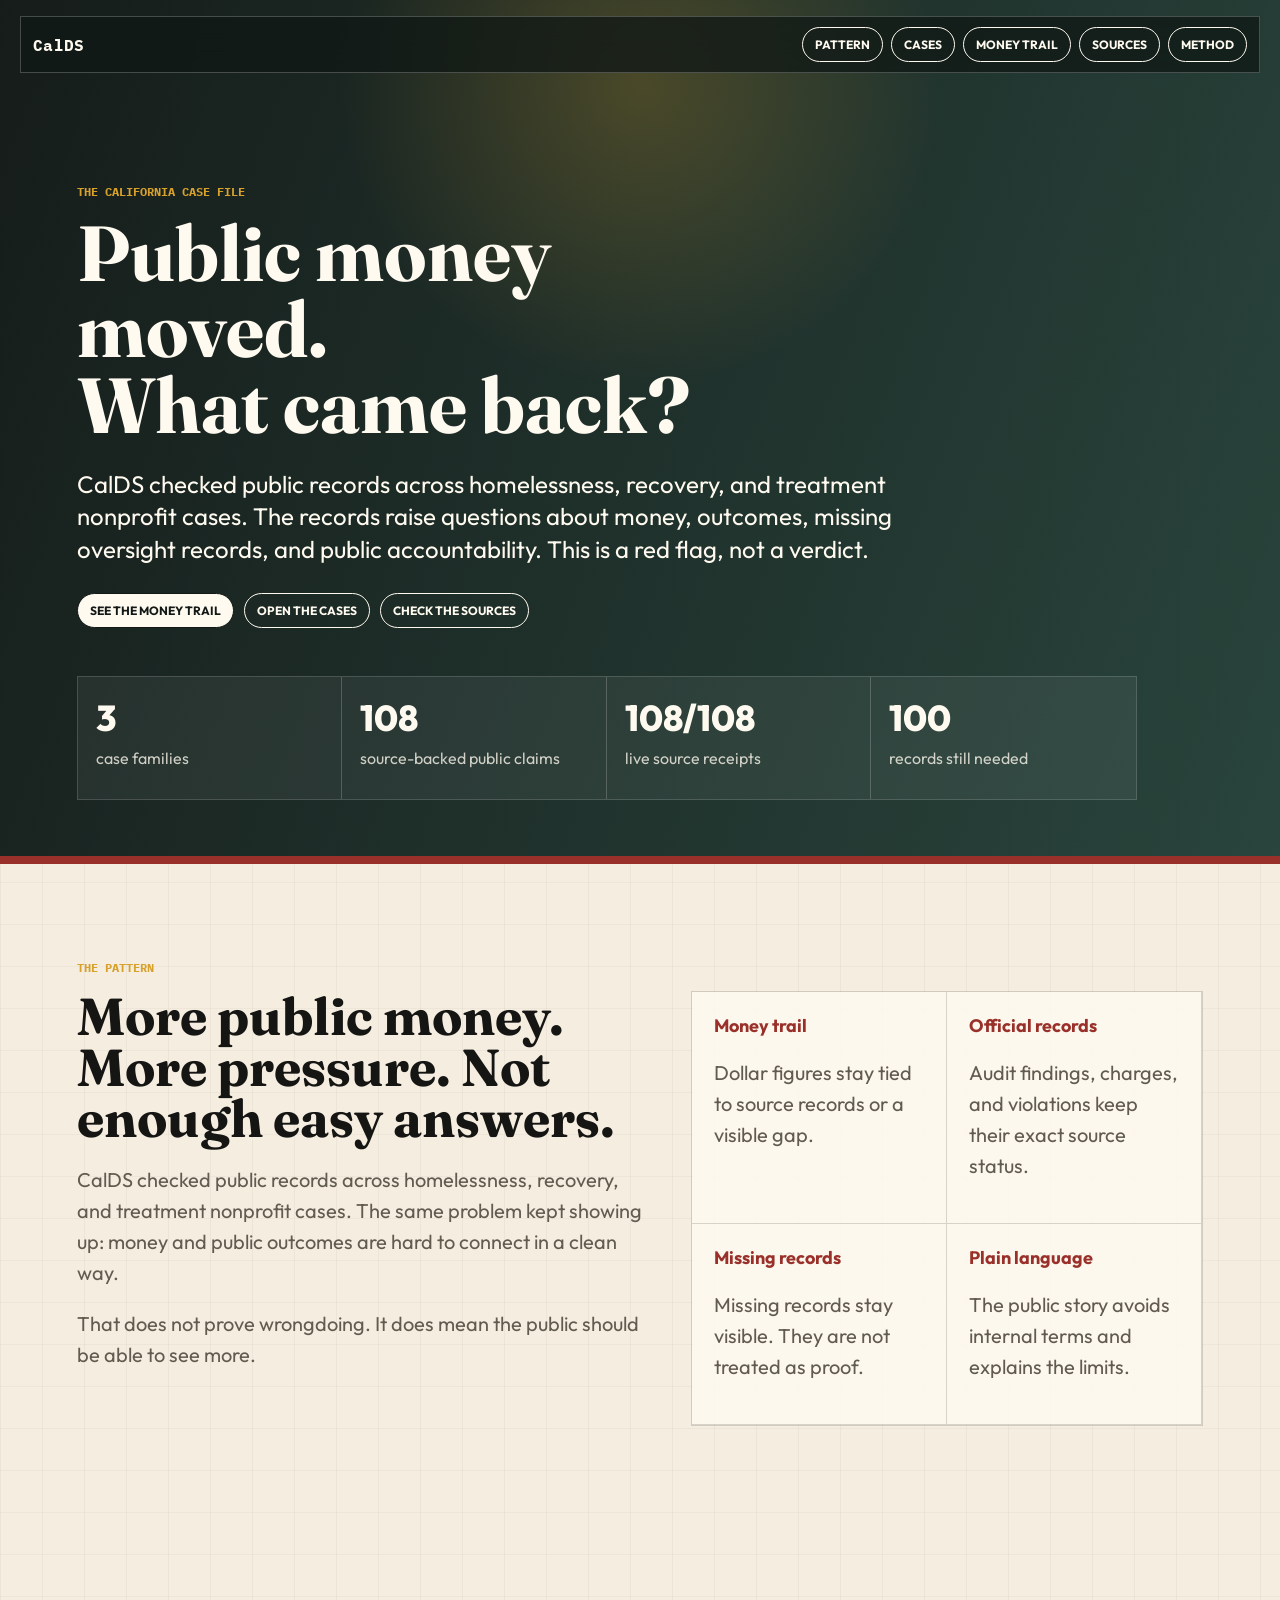
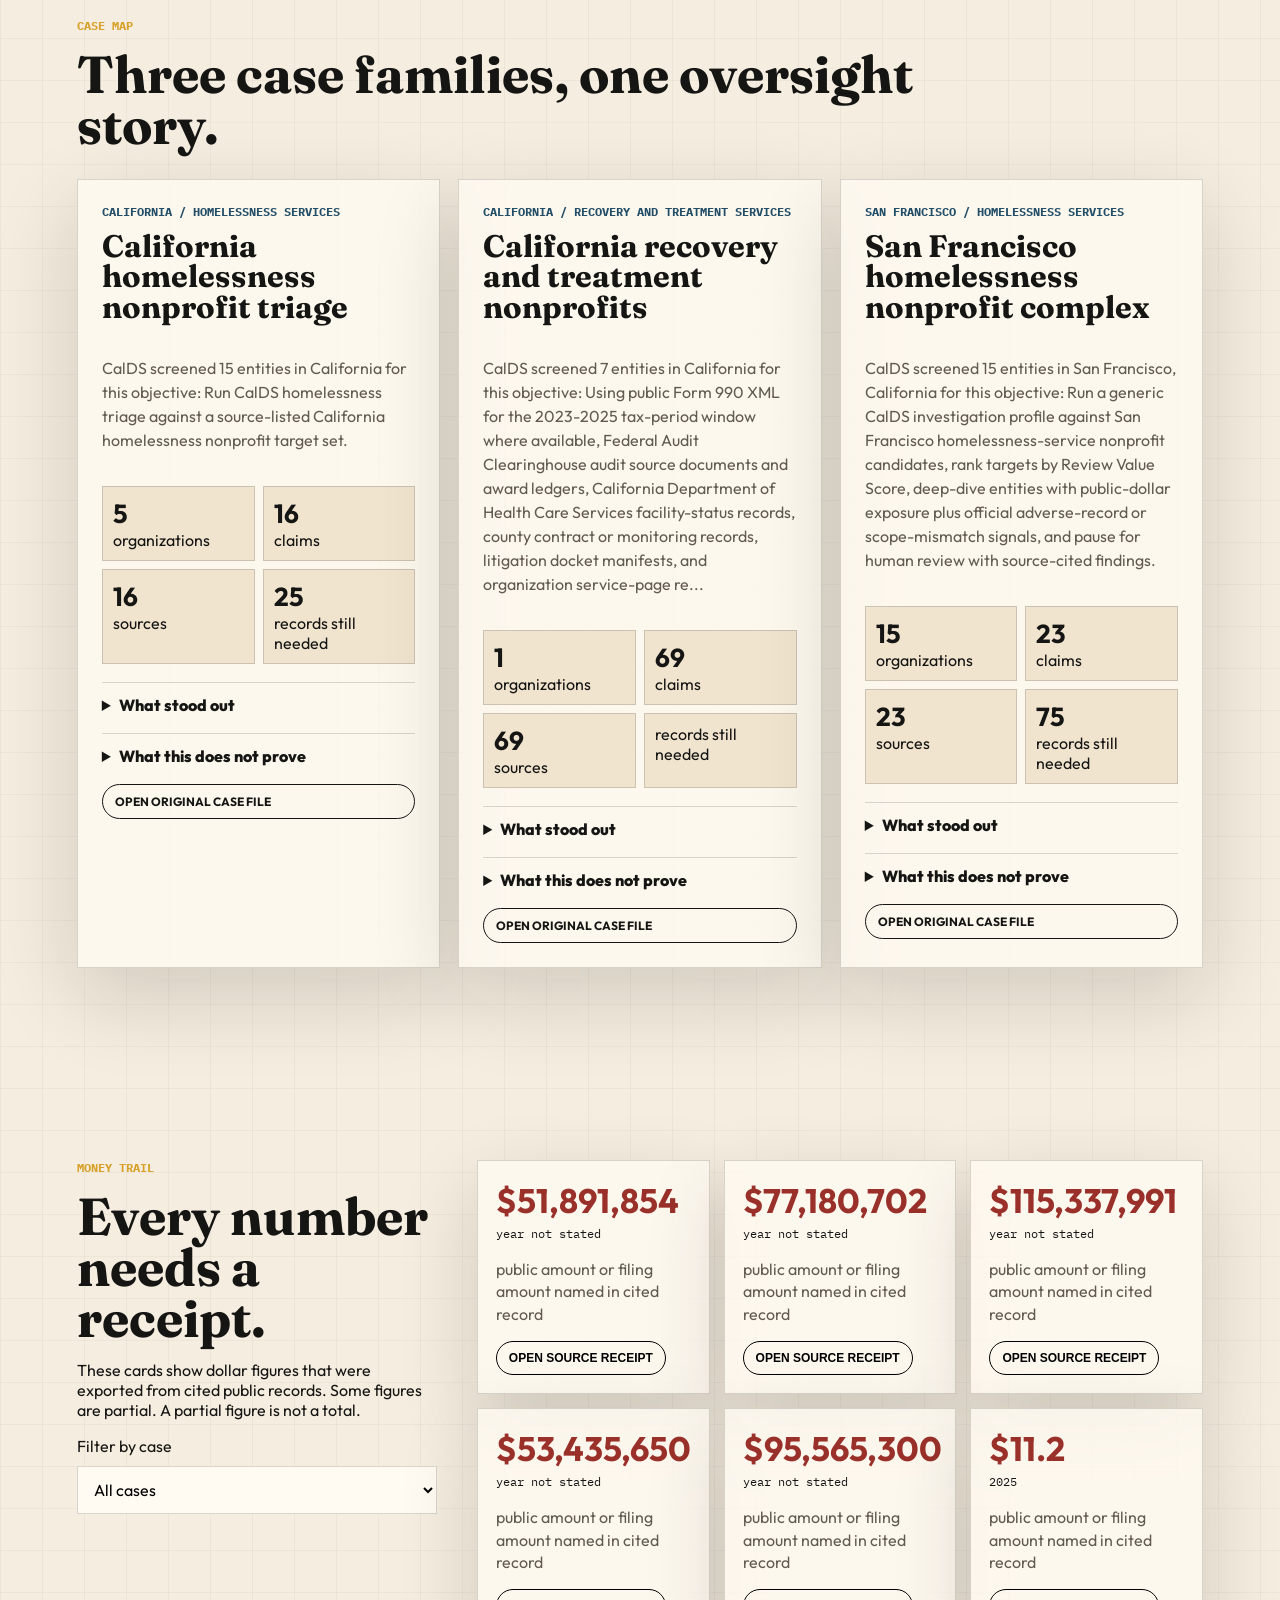
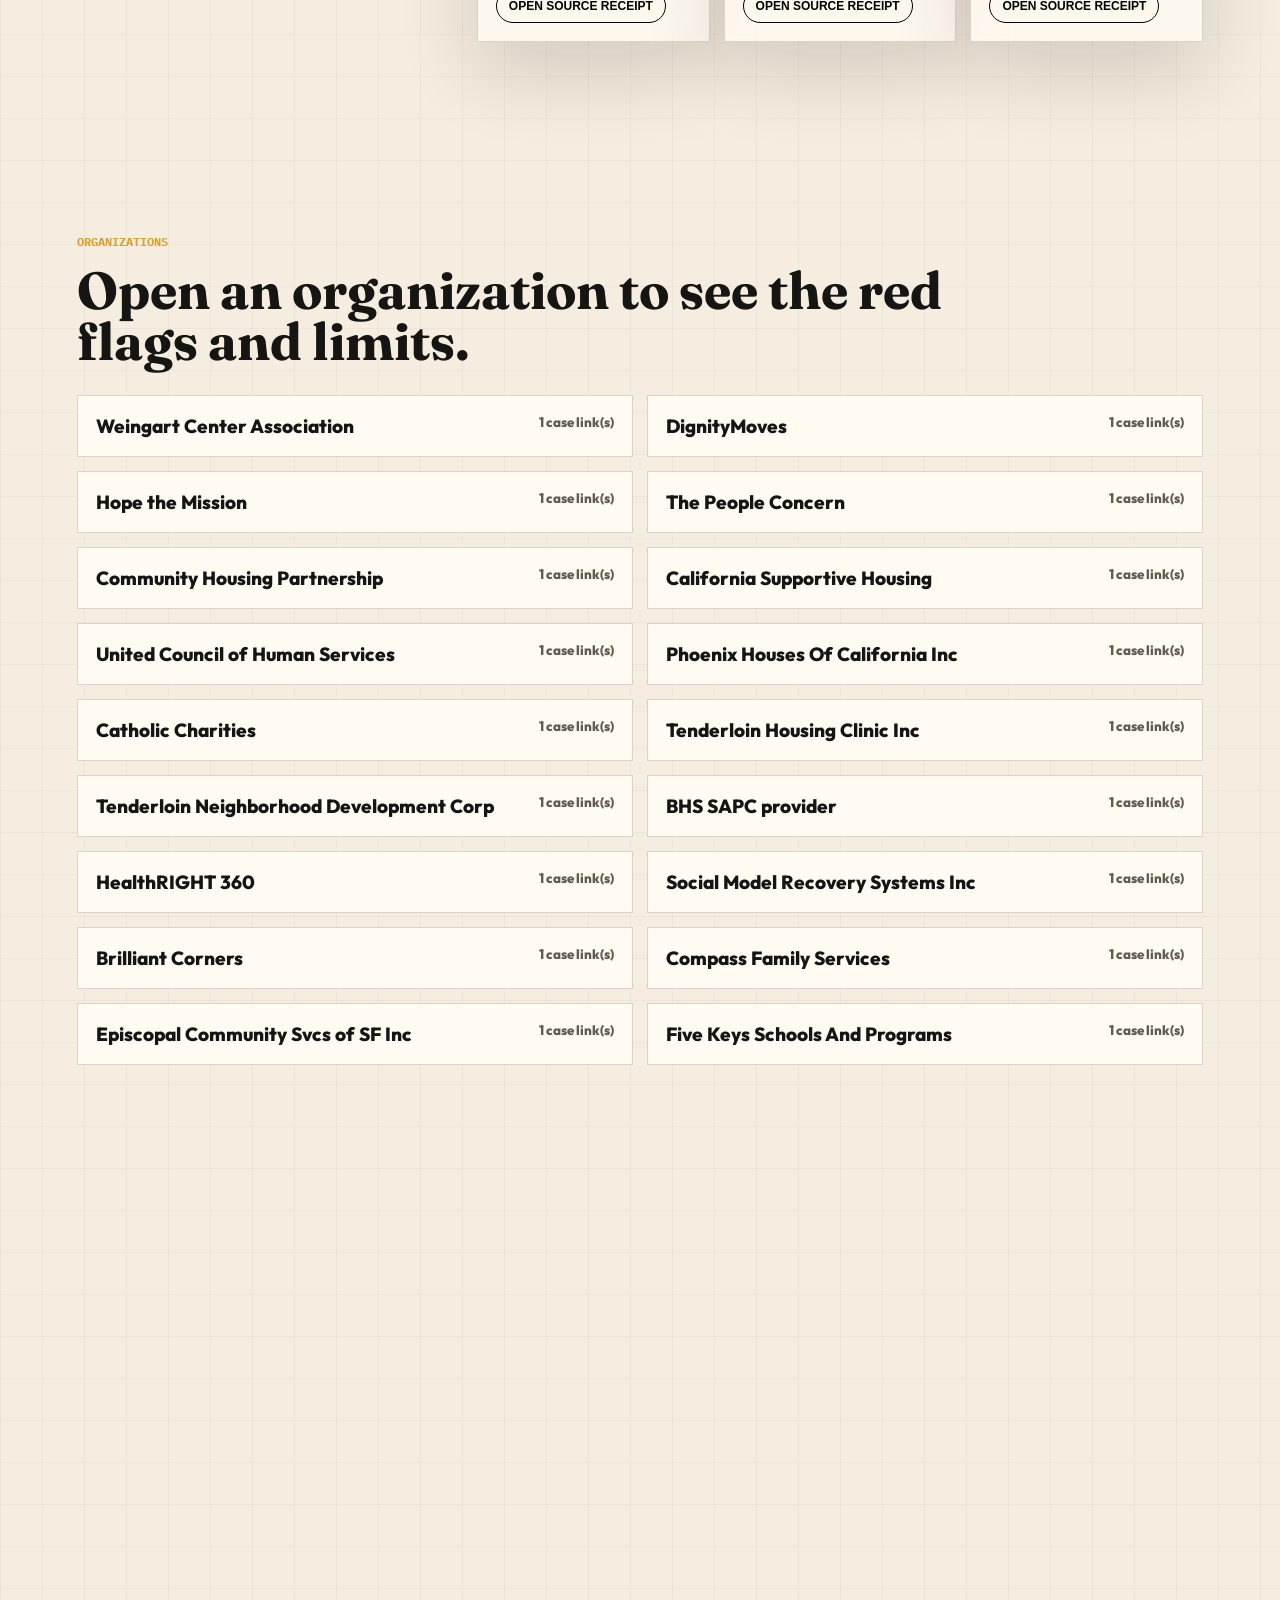
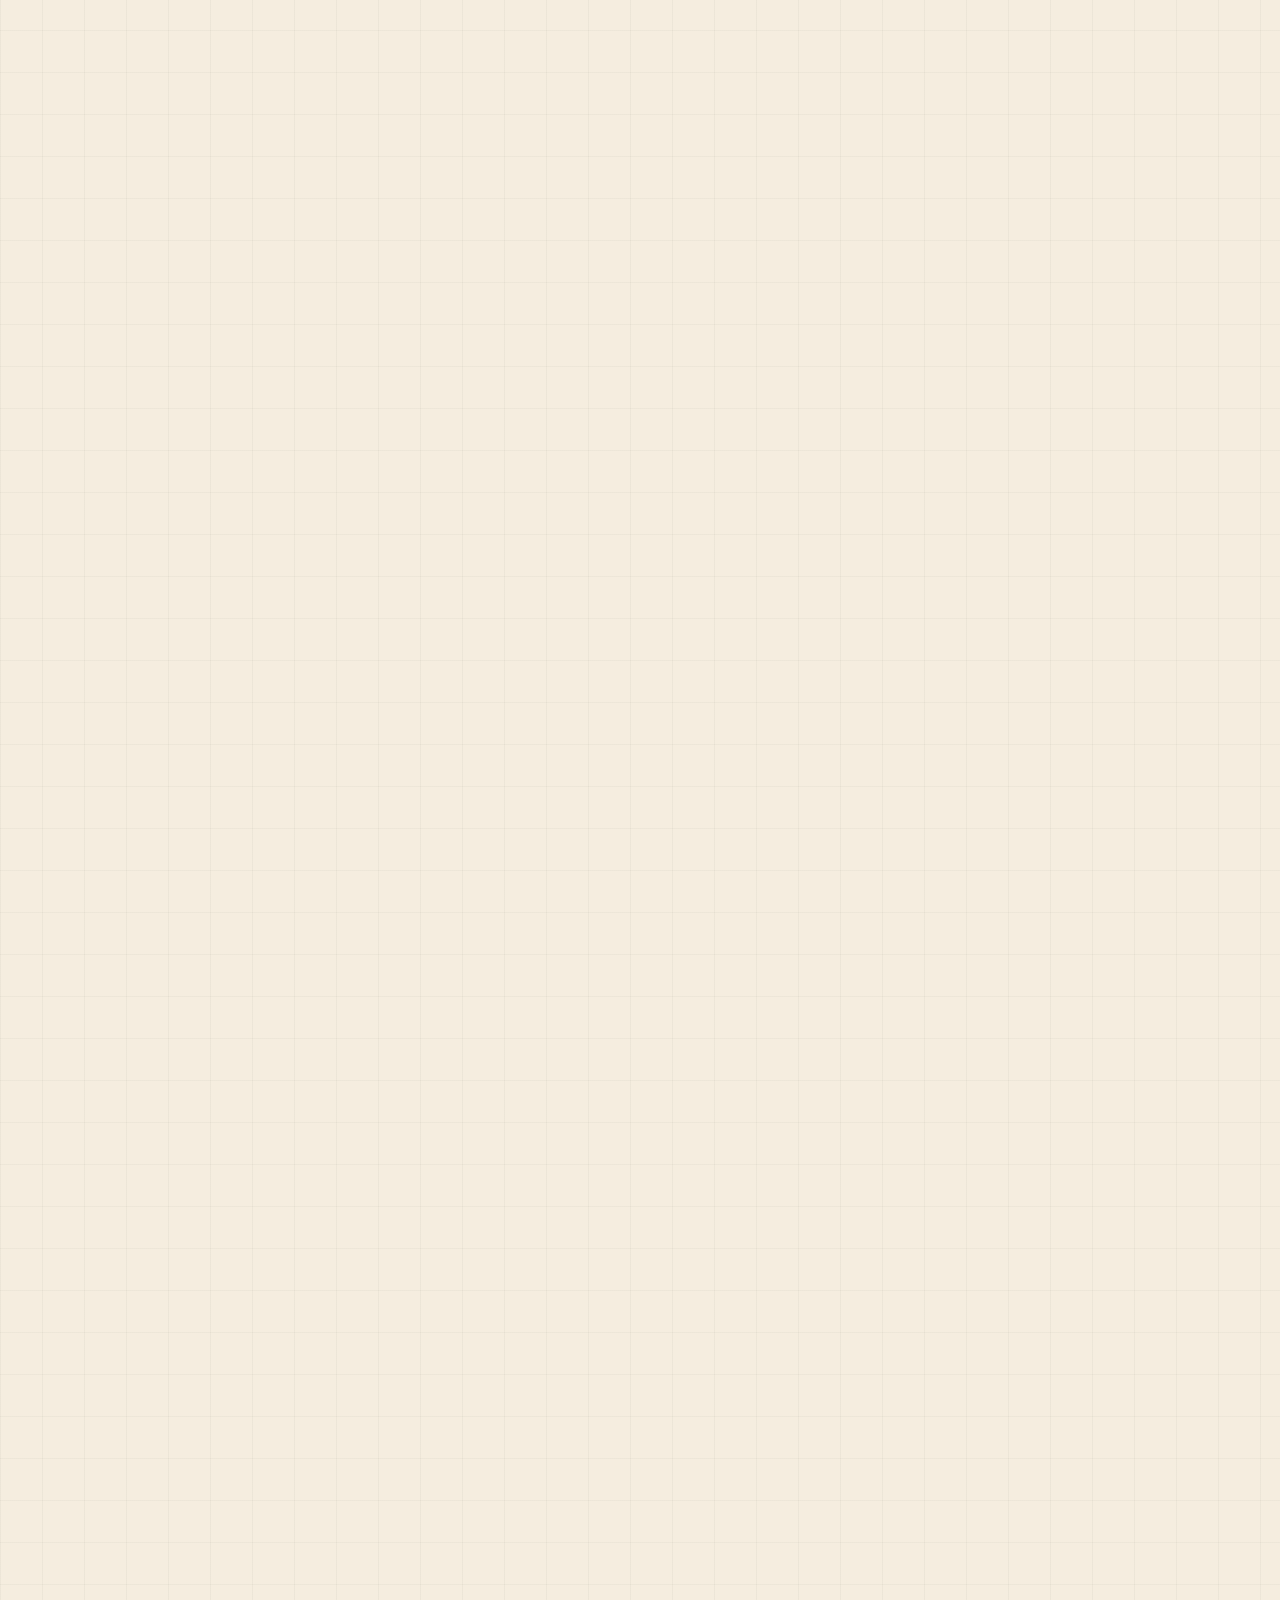
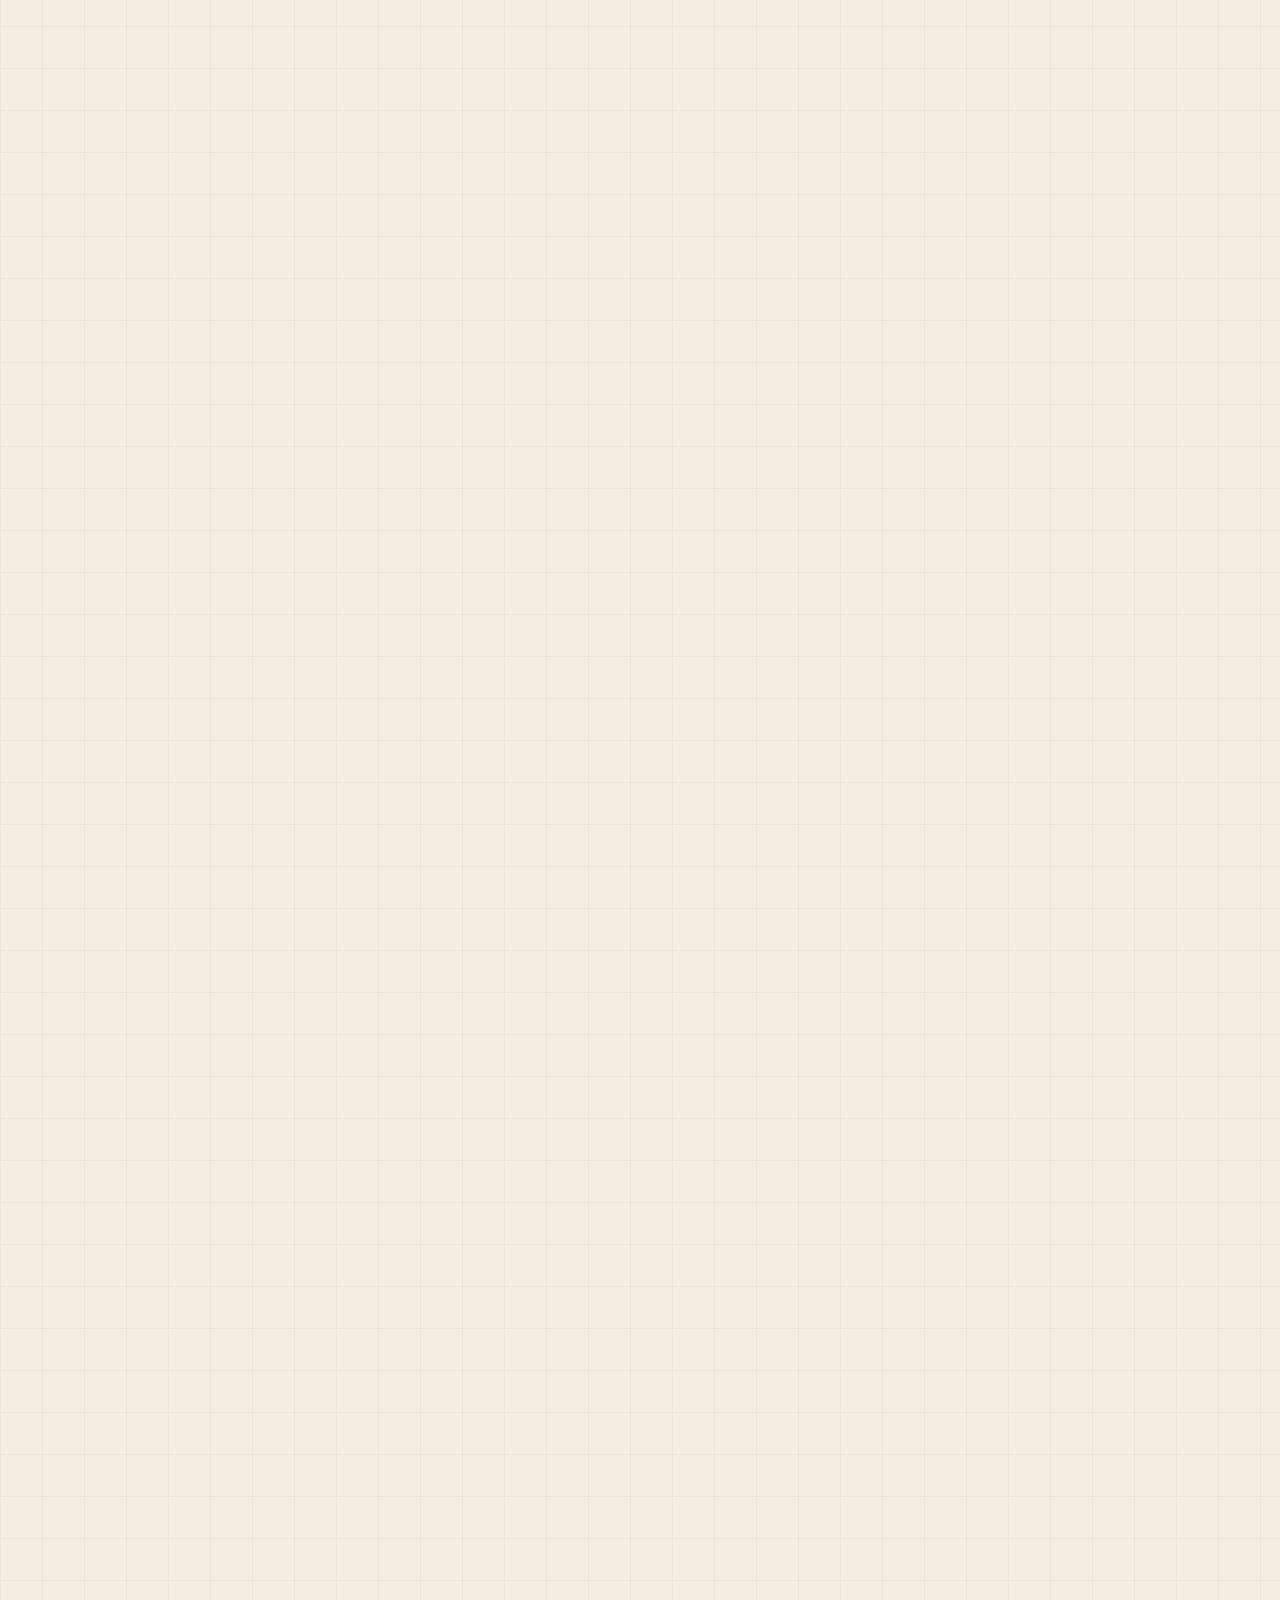
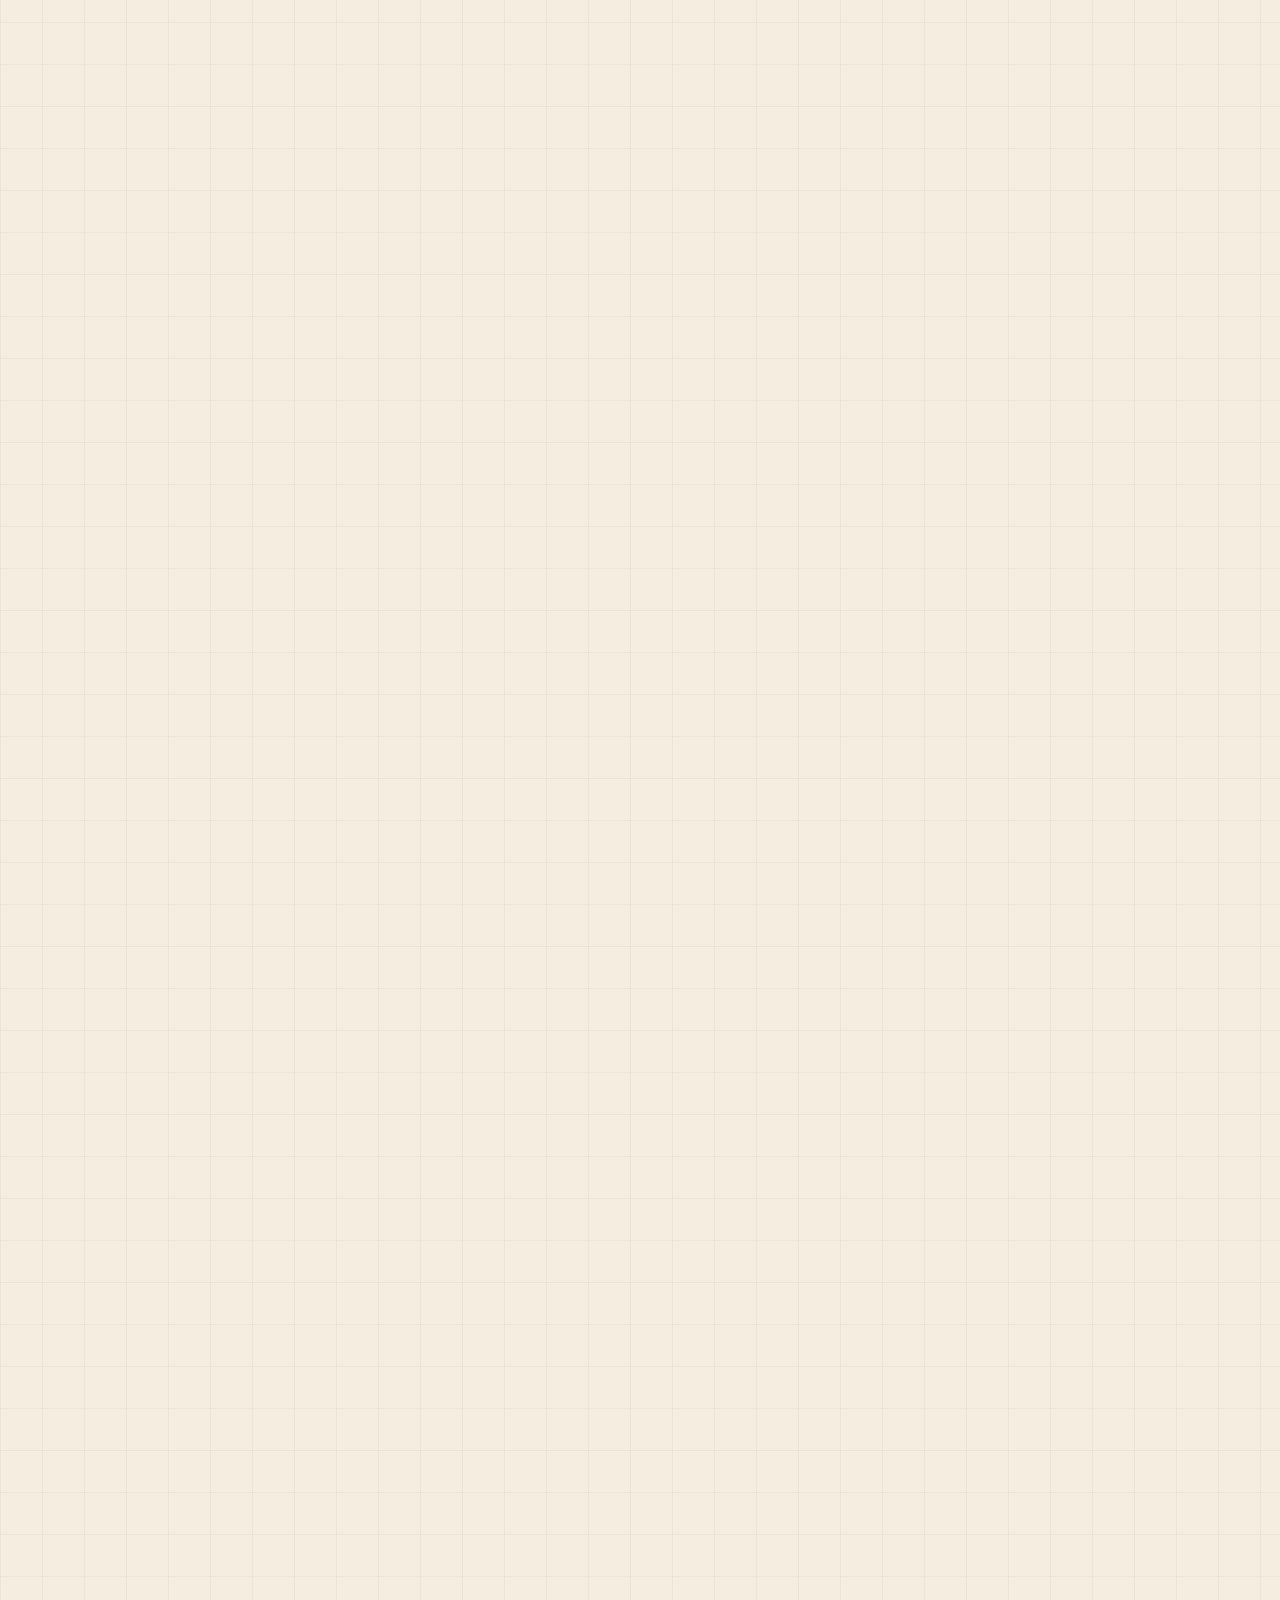
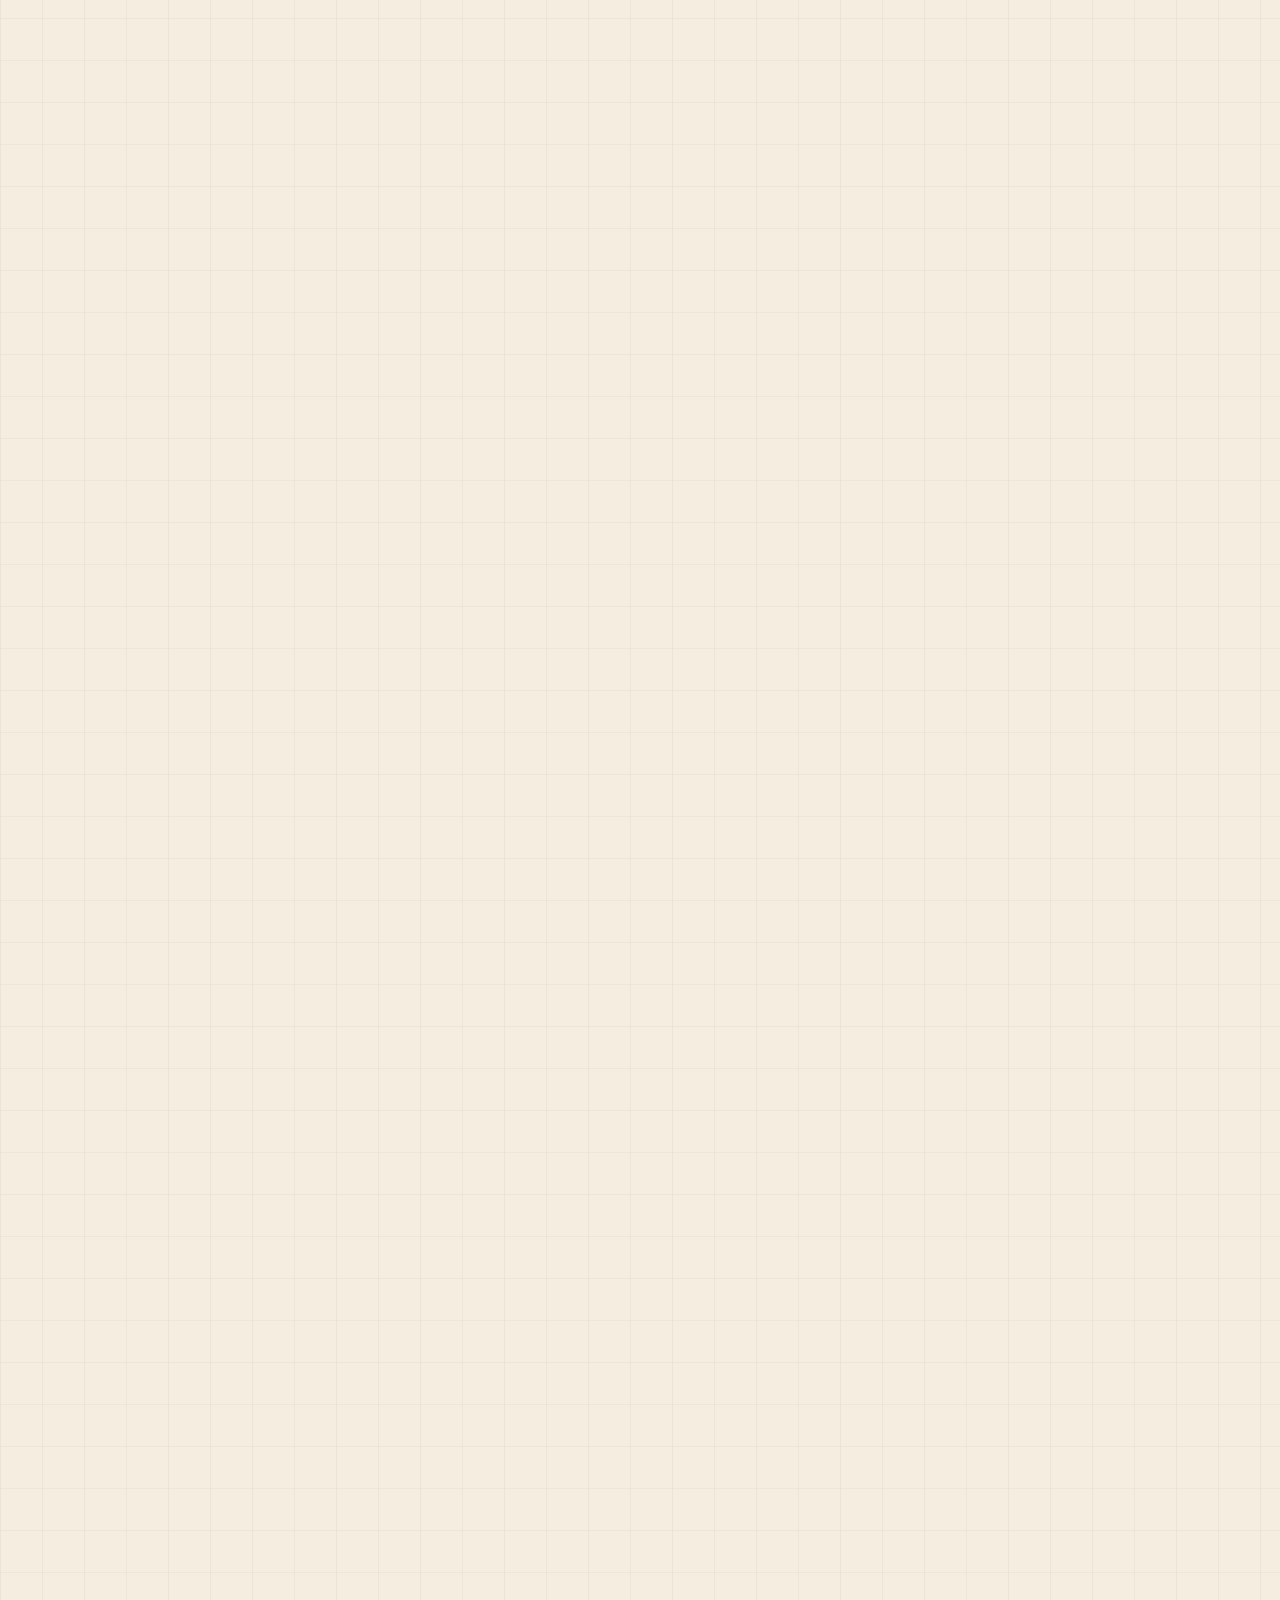
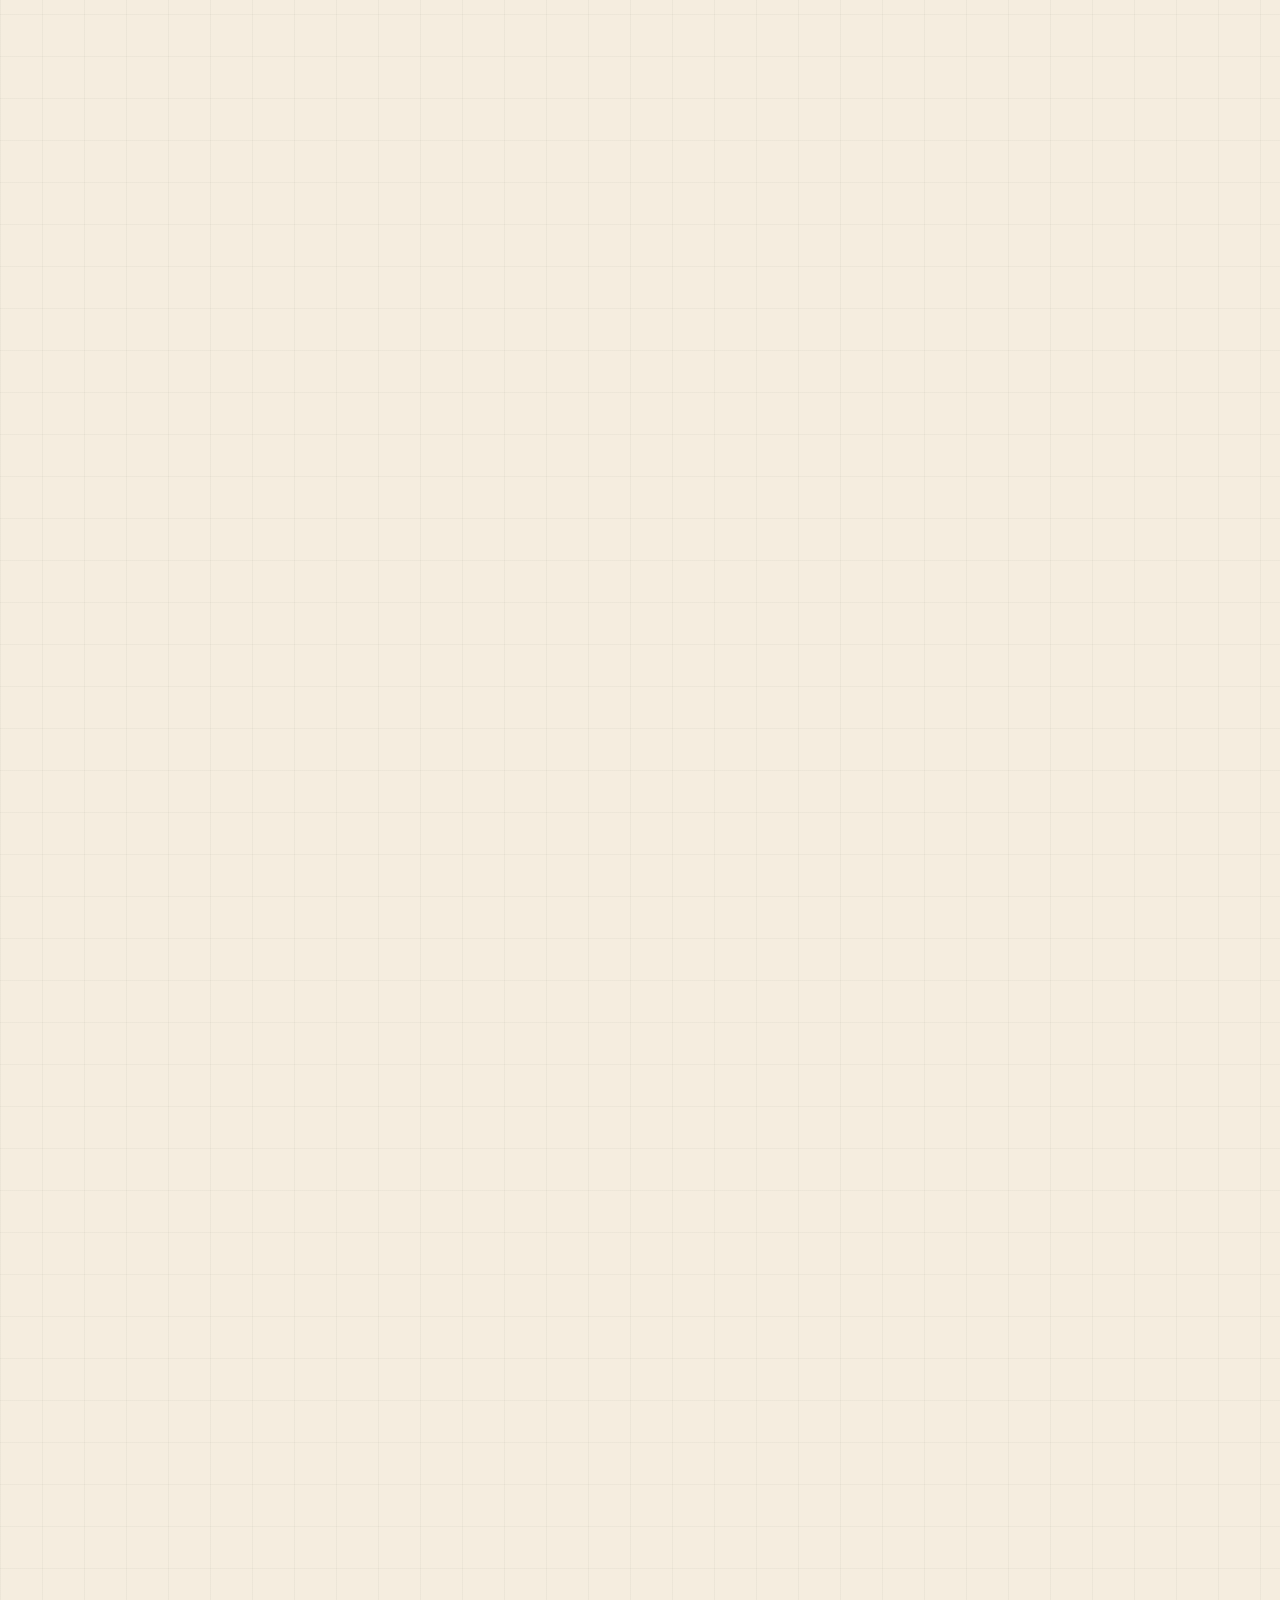
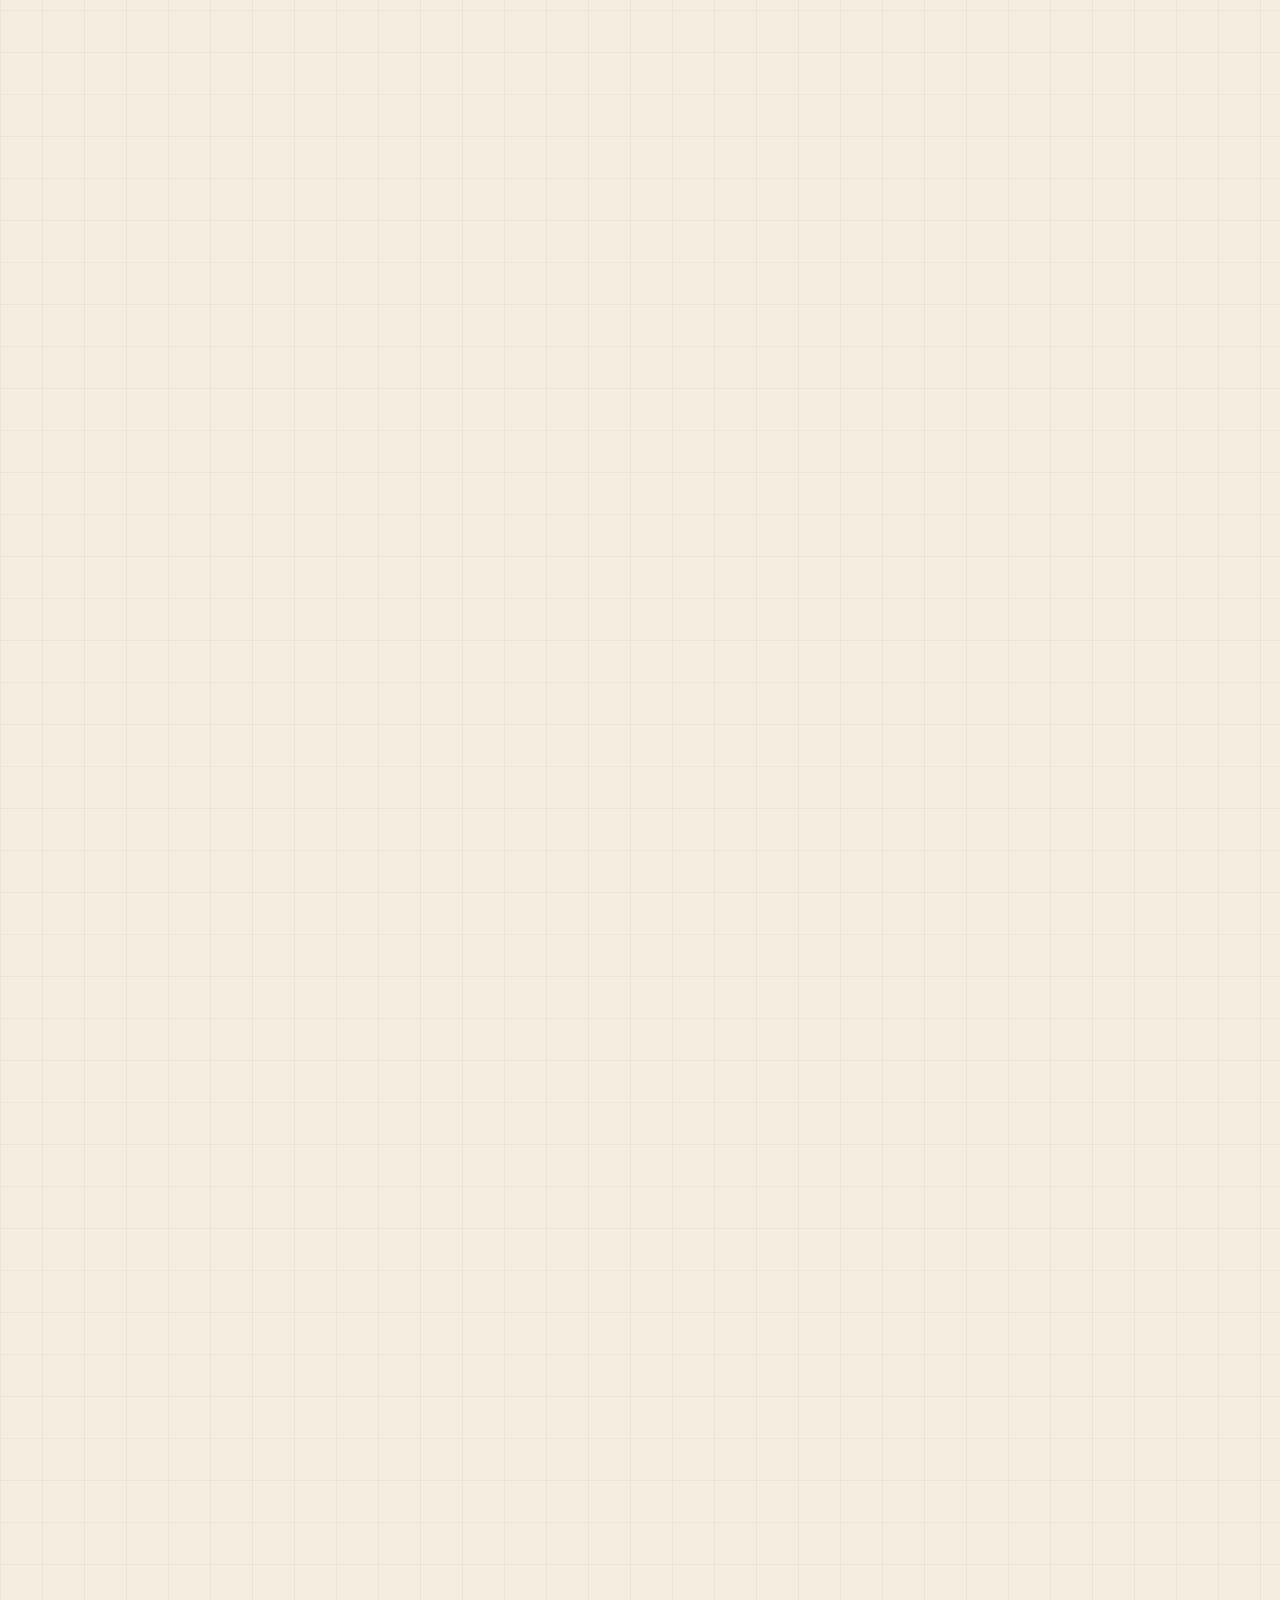
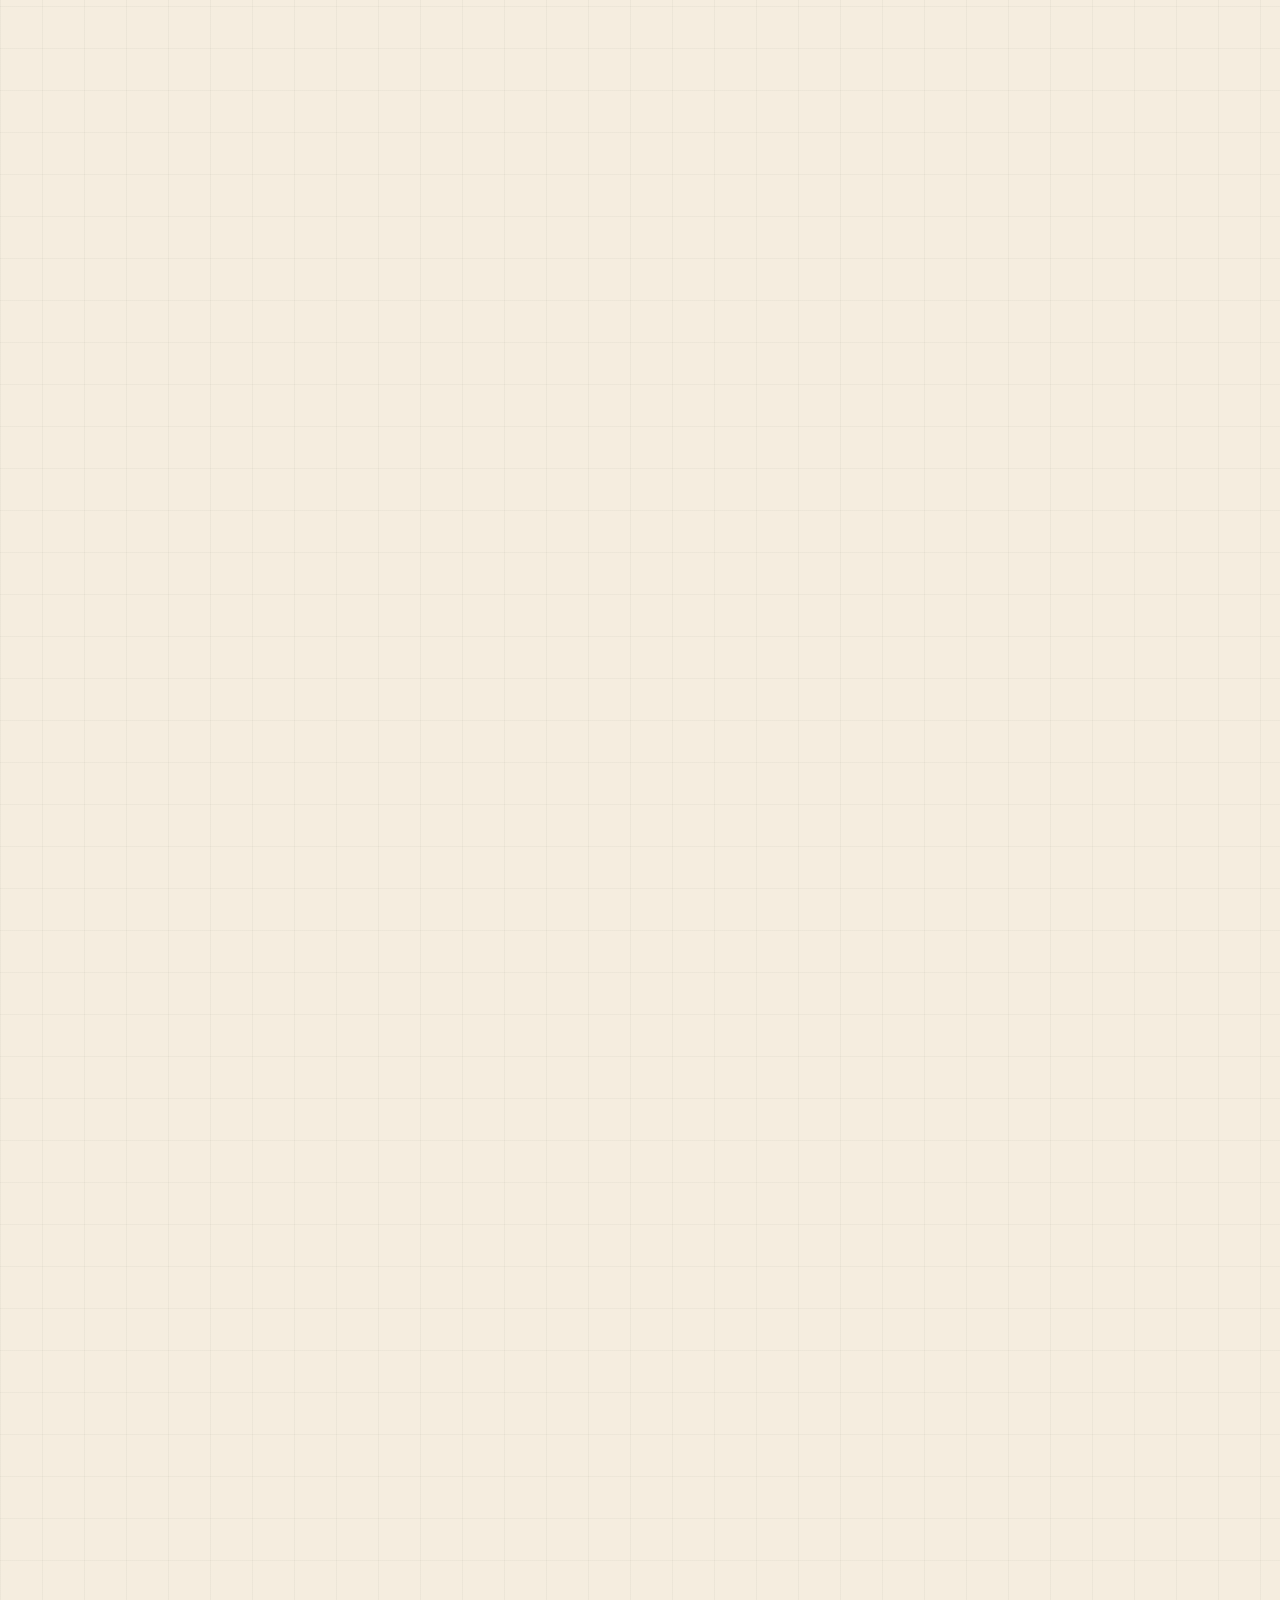
==== commit cc49d990: "Build combined editorial case viewer" ====
--- a/index.html
+++ b/index.html
@@ -3,686 +3,1774 @@
 <head>
   <meta charset="utf-8">
   <meta name="viewport" content="width=device-width, initial-scale=1">
-  <title>CalDS Public Case Index</title>
-  <style>
-@import url('https://fonts.googleapis.com/css2?family=Fraunces:opsz,wght@9..144,500;9..144,700&family=Geist:wght@400;500;600;700;800&family=IBM+Plex+Mono:wght@400;500;600&display=swap');
-:root {
-  color-scheme: light;
-  --paper: #f5ecda;
-  --paper-2: #fffaf0;
-  --paper-3: #e8d7ba;
-  --ink: #171511;
-  --muted: #625b50;
-  --quiet: #8a7d69;
-  --charcoal: #101513;
-  --charcoal-2: #17231f;
-  --civic-blue: #234f72;
-  --civic-blue-2: #2e728d;
-  --docket-red: #9d302c;
-  --audit-amber: #dca326;
-  --ledger-green: #2d6d55;
-  --line: rgba(23, 21, 17, .16);
-  --line-strong: rgba(23, 21, 17, .34);
-  --line-dark: rgba(255, 250, 240, .18);
-  --shadow: 0 28px 80px rgba(23, 21, 17, .18);
-  --hard-shadow: 10px 10px 0 rgba(157, 48, 44, .14);
-}
-* { box-sizing: border-box; }
-html { scroll-behavior: smooth; }
-body {
-  margin: 0;
-  color: var(--ink);
-  background:
-    radial-gradient(circle at 10% -4%, rgba(220, 163, 38, .28), transparent 30%),
-    radial-gradient(circle at 88% 8%, rgba(35, 79, 114, .14), transparent 34%),
-    linear-gradient(90deg, rgba(23, 21, 17, .035) 1px, transparent 1px) 0 0 / 42px 42px,
-    linear-gradient(180deg, rgba(23, 21, 17, .026) 1px, transparent 1px) 0 0 / 42px 42px,
-    linear-gradient(145deg, #f8edda 0%, #ecddc1 42%, #fff7e8 100%);
-  font-family: "Geist", system-ui, -apple-system, BlinkMacSystemFont, "Segoe UI", sans-serif;
-  line-height: 1.55;
-  overflow-x: hidden;
-}
-a { color: var(--civic-blue); text-decoration-thickness: 1px; text-underline-offset: 3px; }
-a:focus-visible, button:focus-visible, summary:focus-visible {
-  outline: 3px solid var(--audit-amber);
-  outline-offset: 3px;
-}
-.skip-link {
-  position: absolute;
-  left: 16px;
-  top: -60px;
-  z-index: 10;
-  padding: 10px 12px;
-  color: var(--ink);
-  background: var(--audit-amber);
-  font-family: "IBM Plex Mono", Consolas, monospace;
-  font-size: 12px;
-}
-.skip-link:focus { top: 12px; }
-code, pre, .mono, .evidence-ref {
-  font-family: "IBM Plex Mono", Consolas, monospace;
-  letter-spacing: 0;
-}
-code {
-  background: rgba(255, 250, 240, .82);
-  border: 1px solid var(--line);
-  border-radius: 4px;
-  padding: 1px 5px;
-}
-.case-hero {
-  position: relative;
-  overflow: hidden;
-  color: var(--paper-2);
-  background:
-    radial-gradient(circle at 18% 18%, rgba(220, 163, 38, .16), transparent 24%),
-    radial-gradient(circle at 86% 22%, rgba(46, 114, 141, .22), transparent 32%),
-    linear-gradient(135deg, rgba(16, 21, 19, .98), rgba(23, 35, 31, .97)),
-    repeating-linear-gradient(90deg, rgba(255,255,255,.04) 0 1px, transparent 1px 32px);
-  border-bottom: 8px solid var(--docket-red);
-}
-.case-hero::before {
-  content: "";
-  position: absolute;
-  inset: 0;
-  background:
-    linear-gradient(120deg, transparent 0 52%, rgba(220,163,38,.18) 52% 53%, transparent 53%),
-    linear-gradient(90deg, rgba(255,250,240,.04) 1px, transparent 1px) 0 0 / 54px 54px,
-    repeating-linear-gradient(135deg, rgba(255,255,255,.032) 0 1px, transparent 1px 18px);
-  pointer-events: none;
-}
-.case-hero__inner {
-  position: relative;
-  max-width: 1280px;
-  margin: 0 auto;
-  padding: 22px 24px 38px;
-}
-.case-topbar {
-  display: flex;
-  justify-content: space-between;
-  align-items: center;
-  gap: 18px;
-  margin-bottom: 36px;
-  padding: 10px 0;
-  border-bottom: 1px solid rgba(255, 250, 240, .13);
-}
-.case-brand {
-  color: var(--paper-2);
-  font-family: "IBM Plex Mono", Consolas, monospace;
-  font-size: 12px;
-  font-weight: 700;
-  text-transform: uppercase;
-}
-.case-topbar__links {
-  display: flex;
-  flex-wrap: wrap;
-  justify-content: flex-end;
-  gap: 8px;
-}
-.case-topbar__links a,
-.case-topbar__links button,
-.case-nav a,
-.print-button {
-  color: rgba(255, 250, 240, .92);
-  border: 1px solid rgba(255, 250, 240, .24);
-  border-radius: 999px;
-  background: rgba(255, 250, 240, .07);
-  padding: 8px 11px;
-  text-decoration: none;
-  font-family: "IBM Plex Mono", Consolas, monospace;
-  font-size: 11px;
-  line-height: 1;
-  text-transform: uppercase;
-}
-.case-topbar__links button,
-.print-button { cursor: pointer; }
-.case-command-grid {
-  display: grid;
-  grid-template-columns: minmax(0, 1fr) 320px;
-  gap: 28px;
-  align-items: end;
-}
-.case-command-grid > * { min-width: 0; }
-.eyebrow {
-  margin: 0 0 12px;
-  color: var(--audit-amber);
-  font-family: "IBM Plex Mono", Consolas, monospace;
-  font-size: 12px;
-  font-weight: 600;
-  text-transform: uppercase;
-}
-.case-hero h1 {
-  margin: 0;
-  max-width: 1180px;
-  font-family: "Fraunces", Georgia, serif;
-  font-size: 5rem;
-  line-height: .9;
-  letter-spacing: 0;
-}
-.case-title {
-  max-width: 880px;
-  margin: 20px 0 0;
-  color: rgba(255, 250, 240, .88);
-  font-size: 22px;
-  line-height: 1.35;
-  overflow-wrap: anywhere;
-}
-.case-id {
-  margin: 14px 0 0;
-  color: rgba(255, 250, 240, .72);
-  font-family: "IBM Plex Mono", Consolas, monospace;
-  font-size: 12px;
-  overflow-wrap: anywhere;
-}
-.case-docket {
-  min-height: 248px;
-  padding: 18px;
-  background: rgba(255, 250, 240, .08);
-  border: 1px solid rgba(255, 250, 240, .18);
-  box-shadow: inset 0 1px 0 rgba(255,255,255,.08), 12px 12px 0 rgba(0,0,0,.18);
-}
-.case-docket h2 {
-  margin: 0 0 16px;
-  color: var(--paper-2);
-  font-family: "Fraunces", Georgia, serif;
-  font-size: 30px;
-}
-.case-docket p {
-  margin: 0;
-  color: rgba(255, 250, 240, .78);
-  font-size: 14px;
-}
-.status-strip {
-  display: grid;
-  grid-template-columns: 1.25fr 1fr 1fr 1.25fr;
-  grid-auto-flow: dense;
-  gap: 12px;
-  margin: 34px 0 0;
-}
-.status-tile {
-  min-height: 132px;
-  padding: 16px;
-  border: 1px solid var(--line-dark);
-  background: rgba(255, 250, 240, .08);
-  box-shadow: inset 0 1px 0 rgba(255,255,255,.08);
-}
-.status-tile strong {
-  display: block;
-  color: #fffaf0;
-  font-family: "IBM Plex Mono", Consolas, monospace;
-  font-size: 12px;
-  font-weight: 600;
-  text-transform: uppercase;
-}
-.status-tile span {
-  display: block;
-  margin-top: 8px;
-  color: rgba(255, 250, 240, .84);
-  font-size: 20px;
-  line-height: 1.2;
-  overflow-wrap: anywhere;
-}
-.case-nav {
-  display: none;
-}
-.case-shell {
-  display: grid;
-  grid-template-columns: 280px minmax(0, 1fr);
-  gap: 30px;
-  max-width: 1280px;
-  margin: 0 auto;
-  padding: 34px 24px 80px;
-}
-.case-rail {
-  position: sticky;
-  top: 18px;
-  align-self: start;
-  padding: 20px;
-  background: linear-gradient(180deg, rgba(255,250,240,.94), rgba(245,236,218,.88));
-  border: 1px solid var(--line);
-  box-shadow: var(--hard-shadow);
-}
-.case-rail h2 {
-  margin: 0 0 10px;
-  font-family: "Fraunces", Georgia, serif;
-  font-size: 24px;
-  line-height: 1;
-}
-.case-rail a {
-  display: block;
-  margin: 8px 0;
-  padding: 8px 0;
-  color: var(--charcoal);
-  border-bottom: 1px solid rgba(23, 21, 17, .08);
-  font-family: "IBM Plex Mono", Consolas, monospace;
-  font-size: 11px;
-  text-decoration: none;
-  text-transform: uppercase;
-}
-.case-main { min-width: 0; }
-.reviewer-panel {
-  margin: 0 0 24px;
-  padding: 22px;
-  background: linear-gradient(120deg, rgba(47,109,85,.12), transparent 46%), #fffdf5;
-  border: 2px solid rgba(47, 109, 85, .38);
-  box-shadow: 10px 10px 0 rgba(47, 109, 85, .13);
-}
-.reviewer-panel p { margin: 8px 0 0; }
-.reviewer-panel__grid {
-  display: grid;
-  grid-template-columns: repeat(4, minmax(0, 1fr));
-  grid-auto-flow: dense;
-  gap: 10px;
-  margin-top: 14px;
-}
-.reviewer-panel__grid div {
-  min-height: 92px;
-  padding: 12px;
-  background: rgba(243, 234, 216, .72);
-  border: 1px solid var(--line);
-}
-.reviewer-panel__grid span {
-  display: block;
-  color: var(--muted);
-  font-family: "IBM Plex Mono", Consolas, monospace;
-  font-size: 11px;
-  text-transform: uppercase;
-}
-.reviewer-panel__grid strong { overflow-wrap: anywhere; }
-.reviewer-panel details {
-  margin-top: 12px;
-  border-top: 1px solid var(--line);
-  padding-top: 10px;
-}
-.case-intel-strip {
-  display: grid;
-  grid-template-columns: 1.4fr 1fr 1fr;
-  grid-auto-flow: dense;
-  gap: 12px;
-  margin: 0 0 24px;
-}
-.case-intel-card {
-  min-height: 124px;
-  padding: 16px;
-  background: rgba(255, 250, 240, .88);
-  border: 1px solid var(--line);
-}
-.case-intel-card strong {
-  display: block;
-  font-family: "IBM Plex Mono", Consolas, monospace;
-  font-size: 11px;
-  text-transform: uppercase;
-  color: var(--muted);
-}
-.case-intel-card span {
-  display: block;
-  margin-top: 8px;
-  font-size: 22px;
-  font-weight: 700;
-}
-.notice {
-  display: grid;
-  grid-template-columns: 10px 1fr;
-  gap: 14px;
-  margin: 0 0 24px;
-  padding: 18px;
-  background: var(--paper-2);
-  border: 1px solid var(--line);
-  box-shadow: var(--shadow);
-}
-.notice::before { content: ""; background: var(--audit-amber); }
-.notice strong { color: var(--docket-red); }
-.dossier, #source-ledger {
-  background: rgba(255, 250, 240, .94);
-  border: 1px solid var(--line);
-  box-shadow: var(--shadow);
-}
-.dossier {
-  padding: 36px;
-}
-#source-ledger {
-  margin-top: 30px;
-  padding: 36px;
-}
-.ledger-digest {
-  margin: 20px 0 28px;
-  padding: 18px;
-  background: linear-gradient(135deg, rgba(35,79,114,.1), transparent 44%), rgba(243, 234, 216, .76);
-  border: 1px solid var(--line);
-}
-.ledger-digest h3 { margin-top: 0; }
-.table-scroll { overflow-x: auto; }
-.ledger-digest table {
-  width: 100%;
-  border-collapse: collapse;
-  font-size: 14px;
-}
-.ledger-digest th, .ledger-digest td {
-  padding: 8px;
-  border-bottom: 1px solid var(--line);
-  text-align: left;
-  vertical-align: top;
-}
-.ledger-digest th {
-  font-family: "IBM Plex Mono", Consolas, monospace;
-  font-size: 11px;
-  text-transform: uppercase;
-}
-h1, h2, h3, h4 {
-  font-family: "Fraunces", Georgia, serif;
-  line-height: 1.12;
-  letter-spacing: 0;
-}
-.dossier h1 {
-  max-width: 920px;
-  margin-top: 0;
-  font-size: 48px;
-}
-.dossier h2, #source-ledger h2 {
-  margin-top: 44px;
-  padding-top: 20px;
-  border-top: 3px solid rgba(157, 48, 44, .24);
-  color: var(--charcoal);
-}
-.dossier h3 { color: var(--civic-blue); }
-.dossier p, .dossier li { font-size: 17px; }
-.dossier ul, .dossier ol { padding-left: 26px; }
-.table-block {
-  overflow: auto;
-  margin: 18px 0;
-  padding: 16px;
-  color: #f9edd4;
-  background: linear-gradient(90deg, rgba(216, 157, 40, .1), transparent 26%), #18201d;
-  border: 1px solid rgba(25, 21, 15, .42);
-  box-shadow: inset 0 0 0 1px rgba(255,255,255,.04);
-  white-space: pre;
-}
-.evidence-ref {
-  display: inline-block;
-  color: var(--paper-2);
-  background: var(--docket-red);
-  border: 1px solid rgba(25, 21, 15, .22);
-  border-radius: 3px;
-  padding: 0 5px;
-  font-size: .78em;
-  font-weight: 600;
-  text-decoration: none;
-  transform: translateY(-1px);
-}
-.evidence-card {
-  position: relative;
-  margin: 18px 0;
-  padding: 20px 20px 20px 30px;
-  border: 1px solid var(--line);
-  background: linear-gradient(90deg, rgba(47, 109, 85, .12), transparent 32%), #fffaf0;
-  box-shadow: 6px 6px 0 rgba(23, 21, 17, .06);
-  transition: transform .25s ease, box-shadow .25s ease;
-}
-.evidence-card:hover {
-  transform: translateY(-2px);
-  box-shadow: 10px 10px 0 rgba(23, 21, 17, .09);
-}
-.evidence-card::before {
-  content: "";
-  position: absolute;
-  left: 0;
-  top: 0;
-  bottom: 0;
-  width: 8px;
-  background: var(--ledger-green);
-}
-.evidence-card--source-access-required::before { background: var(--audit-amber); }
-.evidence-card--external-source-linked::before { background: var(--ledger-green); }
-.evidence-card--derived-external-source-linked::before { background: var(--civic-blue-2); }
-.evidence-card h3 {
-  margin: 0 0 10px;
-  font-size: 24px;
-}
-.meta, .link-status, footer {
-  color: var(--muted);
-  font-size: 14px;
-}
-.source-role {
-  margin: 8px 0;
-  padding: 10px;
-  background: rgba(33, 79, 114, .08);
-  border-left: 4px solid var(--civic-blue);
-}
-.repro-details {
-  margin: 12px 0;
-  padding: 10px;
-  background: rgba(25, 21, 15, .04);
-  border: 1px solid var(--line);
-}
-.repro-details summary {
-  cursor: pointer;
-  font-family: "IBM Plex Mono", Consolas, monospace;
-  font-size: 12px;
-  text-transform: uppercase;
-}
-.source-list {
-  margin: 8px 0 0;
-  padding-left: 22px;
-  overflow-wrap: anywhere;
-}
-.source-list a { word-break: break-word; }
-footer {
-  max-width: 1280px;
-  margin: 0 auto;
-  padding: 22px 24px 38px;
-}
-@media (prefers-reduced-motion: no-preference) {
-  .notice, .dossier, #source-ledger, .evidence-card, .reviewer-panel {
-    animation: rise-in .7s ease both;
-  }
-  .notice { animation-delay: .08s; }
-  .dossier { animation-delay: .14s; }
-  #source-ledger { animation-delay: .2s; }
-  .evidence-card:nth-of-type(2n) { animation-delay: .05s; }
-  @keyframes rise-in {
-    from { opacity: 0; transform: translateY(16px); }
-    to { opacity: 1; transform: translateY(0); }
-  }
-}
-@media (prefers-reduced-motion: reduce) {
-  html { scroll-behavior: auto; }
-  *, *::before, *::after {
-    animation-duration: .001ms !important;
-    animation-iteration-count: 1 !important;
-    transition-duration: .001ms !important;
-  }
-}
-@media (max-width: 940px) {
-  .case-command-grid { grid-template-columns: 1fr; }
-  .status-strip { grid-template-columns: repeat(2, minmax(0, 1fr)); }
-  .case-shell { grid-template-columns: 1fr; }
-  .case-rail { position: static; }
-  .reviewer-panel__grid { grid-template-columns: repeat(2, minmax(0, 1fr)); }
-  .case-intel-strip { grid-template-columns: 1fr; }
-  .case-hero h1 { font-size: 3.9rem; }
-  .case-title { font-size: 20px; }
-}
-@media (max-width: 560px) {
-  .case-hero * { box-sizing: border-box; }
-  .case-hero__inner, .case-shell {
-    width: 100%;
-    max-width: 100%;
-    padding-left: 16px;
-    padding-right: 16px;
-  }
-  .case-hero__inner,
-  .case-command-grid,
-  .case-command-grid > *,
-  .case-title,
-  .case-id {
-    max-width: 320px;
-    width: 100%;
-  }
-  .case-command-grid { display: block; }
-  .case-title { overflow-wrap: break-word; font-size: 18px; }
-  .case-docket { margin-top: 22px; width: 100%; max-width: 320px; }
-  .case-hero h1 {
-    max-width: 320px;
-    font-size: 2.35rem;
-    line-height: .96;
-    overflow-wrap: anywhere;
-  }
-  .case-topbar { align-items: flex-start; flex-direction: column; }
-  .case-topbar__links {
-    display: grid;
-    grid-template-columns: 1fr;
-    justify-content: stretch;
-    width: 100%;
-    max-width: 320px;
-  }
-  .case-topbar__links a,
-  .case-topbar__links button {
-    min-width: 0;
-    width: 100%;
-    white-space: normal;
-    text-align: center;
-  }
-  .status-strip { grid-template-columns: 1fr; }
-  .reviewer-panel__grid { grid-template-columns: 1fr; }
-  .dossier, #source-ledger { padding: 18px; }
-  .dossier p, .dossier li { font-size: 16px; }
-}
-@media print {
-  body { background: #fff; color: #000; }
-  .case-hero, .case-rail, .case-nav { background: #fff; color: #000; border: 0; }
-  .case-topbar, .case-nav, .print-button, .skip-link { display: none; }
-  .case-shell { display: block; max-width: none; padding: 0; }
-  .dossier, #source-ledger, .notice { box-shadow: none; border-color: #999; }
-  .reviewer-panel, .evidence-card { break-inside: avoid; box-shadow: none; }
-  a[href^="http"]::after { content: " (" attr(href) ")"; font-size: 10px; }
-}
-
-.index-main { max-width: 1280px; margin: 0 auto; padding: 34px 24px 82px; }
-.case-index-grid { display: grid; grid-template-columns: repeat(auto-fit, minmax(340px, 1fr)); grid-auto-flow: dense; gap: 18px; }
-.case-index-card {
-  position: relative;
-  overflow: hidden;
-  min-height: 380px;
-  background: linear-gradient(135deg, rgba(255, 250, 240, .97), rgba(245, 236, 218, .9));
-  border: 1px solid var(--line);
-  box-shadow: var(--shadow);
-  padding: 22px;
-}
-.case-index-card::before {
-  content: "";
-  position: absolute;
-  inset: 0 auto 0 0;
-  width: 8px;
-  background: var(--docket-red);
-}
-.case-index-card h2 {
-  margin: 0 0 12px;
-  max-width: 720px;
-  font-size: 32px;
-}
-.case-index-card h2 a { color: var(--ink); text-decoration: none; }
-.case-index-card__meta { display: grid; grid-template-columns: repeat(2, minmax(0, 1fr)); grid-auto-flow: dense; gap: 8px; margin: 16px 0; }
-.case-index-card__meta div { min-height: 82px; padding: 10px; background: rgba(243, 234, 216, .72); border: 1px solid var(--line); }
-.case-index-card__meta span { display: block; color: var(--muted); font-family: "IBM Plex Mono", Consolas, monospace; font-size: 11px; text-transform: uppercase; }
-.case-index-card__meta strong { overflow-wrap: anywhere; }
-.case-index-card__links { display: flex; flex-wrap: wrap; gap: 8px; margin-top: 16px; }
-.case-index-card__links a {
-  border: 1px solid var(--line-strong);
-  border-radius: 999px;
-  padding: 8px 10px;
-  background: #fffdf5;
-  color: var(--ink);
-  font-family: "IBM Plex Mono", Consolas, monospace;
-  font-size: 11px;
-  text-decoration: none;
-  text-transform: uppercase;
-}
-</style>
+  <meta name="calds-build" content="editorial_publication_0c3c85970d23a1d6">
+  <title>The California Case File | CalDS</title>
+  <link rel="preconnect" href="https://fonts.googleapis.com">
+  <link rel="preconnect" href="https://fonts.gstatic.com" crossorigin>
+  <link href="https://fonts.googleapis.com/css2?family=Outfit:wght@400;500;600;700;800&family=Fraunces:opsz,wght@9..144,600;9..144,800&family=IBM+Plex+Mono:wght@400;500;600&display=swap" rel="stylesheet">
+  <link rel="stylesheet" href="styles.css">
 </head>
 <body>
-<a class="skip-link" href="#cases">Skip to cases</a>
-<header class="case-hero">
-  <div class="case-hero__inner">
-    <nav class="case-topbar" aria-label="Site tools">
-      <a class="case-brand" href="./">California Evidence Room</a>
-      <div class="case-topbar__links">
-        <a href="#cases">Cases</a>
-        <a href="https://github.com/Jeremyjones23/calds-public-cases">GitHub</a>
+  <a class="skip-link" href="#story">Skip to story</a>
+  <nav class="top-nav" aria-label="Primary navigation">
+    <a class="brand" href="#top">CalDS</a>
+    <div class="nav-links">
+      <a href="#pattern">Pattern</a>
+      <a href="#cases">Cases</a>
+      <a href="#money">Money trail</a>
+      <a href="#sources">Sources</a>
+      <a href="#method">Method</a>
+    </div>
+  </nav>
+
+  <main id="top">
+    <header class="hero" id="story">
+      <div class="hero__inner">
+        <p class="eyebrow">The California Case File</p>
+        <h1><span>Public money</span><span>moved.</span><span>What came back?</span></h1>
+        <p class="hero-copy">CalDS checked public records across homelessness, recovery, and treatment nonprofit cases. The records raise questions about money, outcomes, missing oversight records, and public accountability. This is a red flag, not a verdict.</p>
+        <div class="hero-actions">
+          <a href="#money">See the money trail</a>
+          <a href="#cases">Open the cases</a>
+          <a href="#sources">Check the sources</a>
+        </div>
+        <div class="hero-ledger" aria-label="Publication status">
+          <div><span>3</span><p>case families</p></div>
+          <div><span>108</span><p>source-backed public claims</p></div>
+          <div><span>108/108</span><p>live source receipts</p></div>
+          <div><span>100</span><p>records still needed</p></div>
+        </div>
       </div>
-    </nav>
-    <div class="case-command-grid">
-      <div>
-        <p class="eyebrow">Public review packets</p>
-        <h1>CalDS Public Case Index</h1>
-        <p class="case-title">Source-cited case rooms for state and local government reviewers. Each case keeps evidence links, source blockers, sentinel posture, and human-review status visible.</p>
-        <p class="case-id">Generated: 2026-05-04T02:53:24+00:00</p>
+    </header>
+
+    <section class="story-section" id="pattern">
+      <div class="section-kicker">The pattern</div>
+      <div class="split">
+        <div>
+          <h2>More public money. More pressure. Not enough easy answers.</h2>
+          <p>CalDS checked public records across homelessness, recovery, and treatment nonprofit cases. The same problem kept showing up: money and public outcomes are hard to connect in a clean way.</p>
+          <p>That does not prove wrongdoing. It does mean the public should be able to see more.</p>
+        </div>
+        <div class="pattern-grid">
+          <article><strong>Money trail</strong><p>Dollar figures stay tied to source records or a visible gap.</p></article>
+          <article><strong>Official records</strong><p>Audit findings, charges, and violations keep their exact source status.</p></article>
+          <article><strong>Missing records</strong><p>Missing records stay visible. They are not treated as proof.</p></article>
+          <article><strong>Plain language</strong><p>The public story avoids internal terms and explains the limits.</p></article>
+        </div>
       </div>
-      <aside class="case-docket" aria-label="Index posture">
-        <h2>Read like a case room</h2>
-        <p>Open a case, read the briefing first, then audit every evidence label in the source ledger before relying on the lead.</p>
-      </aside>
-    </div>
-  </div>
-</header>
-<main id="cases" class="index-main">
-  <section class="notice"><div><strong>How to read this index:</strong> open a case, read the executive snapshot, then audit the linked evidence labels in the source ledger. Link integrity and source-access status are shown per case.</div></section>
-  <section class="case-index-grid">
-<article class="case-index-card">
-  <h2><a href="cases/live_ca_homelessness_top15_2026_04_29/">California homelessness top-15 nonprofit triage</a></h2>
-  <p>CalDS screened 15 entities and keeps Hope the Mission, Weingart Center Association, DignityMoves, The People Concern, California Supportive Housing in deep review because the strongest source-backed pattern is audit-control concerns, connected-party enforcement exposure, material public-funding exposure, and rapid financial growth. Evidence: Federal Audit...</p>
-  <div class="case-index-card__meta">
-    <div><span>Case ID</span><strong>live_ca_homelessness_top15_2026_04_29</strong></div>
-    <div><span>Generated</span><strong>2026-05-04T02:50:24+00:00</strong></div>
-    <div><span>Sentinel</span><strong>Downgrade For Review</strong></div>
-    <div><span>Links and source access</span><strong>PASS / 9 verified URL(s); 25 source blocker(s)</strong></div>
-  </div>
-  <p><strong>Public posture:</strong> Human review required; not a formal finding.</p>
-  <div class="case-index-card__links">
-    <a href="cases/live_ca_homelessness_top15_2026_04_29/">Open Viewer</a>
-    <a href="cases/live_ca_homelessness_top15_2026_04_29/case_dossier.md">Markdown</a>
-    <a href="cases/live_ca_homelessness_top15_2026_04_29/source_ledger.json">Source Ledger</a>
-    <a href="cases/live_ca_homelessness_top15_2026_04_29/publication_manifest.json">Manifest</a>
-  </div>
-</article>
-
-
-<article class="case-index-card">
-  <h2><a href="cases/live_ca_recovery_ngos_2026_04_24/">Live web case: large California recovery and treatment nonprofits</a></h2>
-  <p>CalDS screened 7 entities and keeps Phoenix Houses Of California Inc in deep review because the strongest source-backed pattern is spend-versus-results mismatch. Evidence: `E19`, `E20`. The review priority score is 63.91 / 100, source completeness is 0.0 / 100, publication confidence is 0.0 / 100, and the sentinel posture is `DOWNGRADE_FOR_REVIEW`; this i...</p>
-  <div class="case-index-card__meta">
-    <div><span>Case ID</span><strong>live_ca_recovery_ngos_2026_04_24</strong></div>
-    <div><span>Generated</span><strong>2026-05-04T02:52:52+00:00</strong></div>
-    <div><span>Sentinel</span><strong>Downgrade For Review</strong></div>
-    <div><span>Links and source access</span><strong>PASS / 82 verified URL(s); 0 source blocker(s)</strong></div>
-  </div>
-  <p><strong>Public posture:</strong> Human review required; not a formal finding.</p>
-  <div class="case-index-card__links">
-    <a href="cases/live_ca_recovery_ngos_2026_04_24/">Open Viewer</a>
-    <a href="cases/live_ca_recovery_ngos_2026_04_24/case_dossier.md">Markdown</a>
-    <a href="cases/live_ca_recovery_ngos_2026_04_24/source_ledger.json">Source Ledger</a>
-    <a href="cases/live_ca_recovery_ngos_2026_04_24/publication_manifest.json">Manifest</a>
-  </div>
-</article>
-
-
-<article class="case-index-card">
-  <h2><a href="cases/live_ca_sf_homelessness_complex/">San Francisco homelessness nonprofit organization complex triage</a></h2>
-  <p>CalDS screened 15 entities and keeps Tenderloin Housing Clinic Inc, Episcopal Community Svcs of SF Inc, Five Keys Schools And Programs, Community Housing Partnership, Providence Foundation of San Francisco, United Council of Human Services, St Vincent De Paul Society of SF, Larkin Street Youth Services, Heluna Health, Tides Center, Compass Family Services...</p>
-  <div class="case-index-card__meta">
-    <div><span>Case ID</span><strong>live_ca_sf_homelessness_complex</strong></div>
-    <div><span>Generated</span><strong>2026-05-04T02:50:34+00:00</strong></div>
-    <div><span>Sentinel</span><strong>Downgrade For Review</strong></div>
-    <div><span>Links and source access</span><strong>PASS / 16 verified URL(s); 75 source blocker(s)</strong></div>
-  </div>
-  <p><strong>Public posture:</strong> Human review required; not a formal finding.</p>
-  <div class="case-index-card__links">
-    <a href="cases/live_ca_sf_homelessness_complex/">Open Viewer</a>
-    <a href="cases/live_ca_sf_homelessness_complex/case_dossier.md">Markdown</a>
-    <a href="cases/live_ca_sf_homelessness_complex/source_ledger.json">Source Ledger</a>
-    <a href="cases/live_ca_sf_homelessness_complex/publication_manifest.json">Manifest</a>
-  </div>
-</article>
-</section>
-</main>
-<footer>Generated 2026-05-04T02:53:24+00:00. Human review remains required before outside-facing use.</footer>
+    </section>
+
+    <section class="story-section" id="cases">
+      <div class="section-kicker">Case map</div>
+      <h2>Three case families, one oversight story.</h2>
+      <div class="case-accordion" role="list">
+
+            <article class="case-panel" id="live_ca_homelessness_top15_2026_04_29" data-case="live_ca_homelessness_top15_2026_04_29" data-area="Homelessness services">
+              <div class="case-panel__header">
+                <p>California / Homelessness services</p>
+                <h3>California homelessness nonprofit triage</h3>
+              </div>
+              <p class="case-summary">CalDS screened 15 entities in California for this objective: Run CalDS homelessness triage against a source-listed California homelessness nonprofit target set.</p>
+              <div class="case-stats">
+                <span><strong>5</strong> organizations</span>
+                <span><strong>16</strong> claims</span>
+                <span><strong>16</strong> sources</span>
+                <span><strong>25</strong> records still needed</span>
+              </div>
+              <details class="case-detail">
+                <summary>What stood out</summary>
+                <ul><li>Entities selected for deep review: Hope the Mission, Weingart Center Association, DignityMoves, The People Concern, California Supportive Housing.</li><li>E12 Official enforcement/docket triage source: Weingart Center Association (Official enforcement or docket source, 2025-10-16): An official federal press release dated October 16, 2025 says Steven Taylor was charged with seven counts of bank fraud, one count of aggravated identity theft, and one count of money laundering, and describes a Cheviot Hills property originally acquired for...</li><li>E16 California housing-award exposure source collection (California Department of Housing and Community Development homelessness award record, 2025-12-16): Entity: California Supportive Housing. Rank by parsed state project-award exposure: 5 of 15. Total Homekey/Homekey+ project-award exposure from source-listed co-applicant rows: $51,891,854. Funding rows: - 2023-12-19 Homekey Round 3: CSH Enterprise Housing in...</li></ul>
+              </details>
+              <details class="case-detail">
+                <summary>What this does not prove</summary>
+                <ul><li>Case posture: internal possible waste, fraud, abuse, or mismanagement review lead; not a formal finding.</li><li>Entities selected for deep review: Hope the Mission, Weingart Center Association, DignityMoves, The People Concern, California Supportive Housing.</li><li>Main signal pattern: audit-control concerns, connected-party enforcement exposure, material public-funding exposure, rapid financial growth, payroll or wage-growth questions, spend-versus-results mismatch, executive-compensation or payroll-governance questions, and possible scope-mismatch signals.</li></ul>
+              </details>
+              <a class="case-link" href="cases/live_ca_homelessness_top15_2026_04_29/">Open original case file</a>
+            </article>
+
+            <article class="case-panel" id="live_ca_recovery_ngos_2026_04_24" data-case="live_ca_recovery_ngos_2026_04_24" data-area="Recovery and treatment services">
+              <div class="case-panel__header">
+                <p>California / Recovery and treatment services</p>
+                <h3>California recovery and treatment nonprofits</h3>
+              </div>
+              <p class="case-summary">CalDS screened 7 entities in California for this objective: Using public Form 990 XML for the 2023-2025 tax-period window where available, Federal Audit Clearinghouse audit source documents and award ledgers, California Department of Health Care Services facility-status records, county contract or monitoring records, litigation docket manifests, and organization service-page re...</p>
+              <div class="case-stats">
+                <span><strong>1</strong> organizations</span>
+                <span><strong>69</strong> claims</span>
+                <span><strong>69</strong> sources</span>
+                <span><strong></strong> records still needed</span>
+              </div>
+              <details class="case-detail">
+                <summary>What stood out</summary>
+                <ul><li>Entities selected for deep review: Phoenix Houses Of California Inc.</li><li>E22 Public statement page harvest: WestCare California Inc (Public statement source, 2026-04-24): on addressing social influencers of health and implement homelessness: es building the resiliency of individuals who face barriers including trauma, abuse, chemical dependency, severe behavioral health disorders, developmental disabilities, homelessness, and...</li><li>E19 Official homelessness outcome source collection (Official outcome source collection, 2026-04-24): Official homelessness outcome source collection. This source collection contains official homelessness outcome measures used for county or Continuum of Care context.</li></ul>
+              </details>
+              <details class="case-detail">
+                <summary>What this does not prove</summary>
+                <ul><li>Case posture: internal possible waste, fraud, abuse, or mismanagement review lead; not a formal finding.</li><li>Entities selected for deep review: Phoenix Houses Of California Inc.</li><li>Main signal pattern: spend-versus-results mismatch.</li></ul>
+              </details>
+              <a class="case-link" href="cases/live_ca_recovery_ngos_2026_04_24/">Open original case file</a>
+            </article>
+
+            <article class="case-panel" id="live_ca_sf_homelessness_complex" data-case="live_ca_sf_homelessness_complex" data-area="Homelessness services">
+              <div class="case-panel__header">
+                <p>San Francisco / Homelessness services</p>
+                <h3>San Francisco homelessness nonprofit complex</h3>
+              </div>
+              <p class="case-summary">CalDS screened 15 entities in San Francisco, California for this objective: Run a generic CalDS investigation profile against San Francisco homelessness-service nonprofit candidates, rank targets by Review Value Score, deep-dive entities with public-dollar exposure plus official adverse-record or scope-mismatch signals, and pause for human review with source-cited findings.</p>
+              <div class="case-stats">
+                <span><strong>15</strong> organizations</span>
+                <span><strong>23</strong> claims</span>
+                <span><strong>23</strong> sources</span>
+                <span><strong>75</strong> records still needed</span>
+              </div>
+              <details class="case-detail">
+                <summary>What stood out</summary>
+                <ul><li>Entities selected for deep review: Tenderloin Housing Clinic Inc, Episcopal Community Svcs of SF Inc, Five Keys Schools And Programs, Community Housing Partnership, Providence Foundation of San Francisco, United Council of Human Services, St Vincent De Paul Society of SF, Larkin Street Youth Services, Heluna Health, Tides Center, Compass Family Services, Catholic Charities, Brilliant Corners, Tenderloin Neighborhood Development Corp, Hamilton Families.</li><li>E21 Official enforcement/docket triage source: United Council of Human Services (Official enforcement or docket source, 2025-10-16): San Francisco issued an official notice that United Council of Human Services was found to be in violation of City agreements. The San Francisco District Attorney separately announced that a former nonprofit chief executive officer was charged with stealing...</li><li>E18 Official enforcement/docket triage source: Community Housing Partnership (Official enforcement or docket source, 2025-10-16): A San Francisco Controller announcement and audit report identify HomeRise, formerly Community Housing Partnership, as the provider in an audit of City-funded housing for unhoused residents. The Controller announcement says the audit found serious financial...</li></ul>
+              </details>
+              <details class="case-detail">
+                <summary>What this does not prove</summary>
+                <ul><li>Case posture: internal possible waste, fraud, abuse, or mismanagement review lead; not a formal finding.</li><li>Entities selected for deep review: Tenderloin Housing Clinic Inc, Episcopal Community Svcs of SF Inc, Five Keys Schools And Programs, Community Housing Partnership, Providence Foundation of San Francisco, United Council of Human Services, St Vincent De Paul Society of SF, Larkin Street Youth Services, Heluna Health, Tides Center, Compass Family Services, Catholic Charities, Brilliant Corners, Tenderloin Neighborhood Development Corp, Hamilton Families.</li><li>Main signal pattern: audit-control concerns, connected-party enforcement exposure, Enforcement and docket history review signals, executive-compensation or payroll-governance questions, material public-funding exposure, payroll or wage-growth questions, San Francisco homelessness payment exposure review signals, spend-versus-results mismatch, rapid financial growth, and possible scope-mismatch signals.</li></ul>
+              </details>
+              <a class="case-link" href="cases/live_ca_sf_homelessness_complex/">Open original case file</a>
+            </article>
+
+      </div>
+    </section>
+
+    <section class="story-section pinned-section" id="money">
+      <div class="pin-copy">
+        <div class="section-kicker">Money trail</div>
+        <h2>Every number needs a receipt.</h2>
+        <p>These cards show dollar figures that were exported from cited public records. Some figures are partial. A partial figure is not a total.</p>
+        <label for="caseFilter">Filter by case</label>
+        <select id="caseFilter">
+          <option value="all">All cases</option>
+          <option value="live_ca_homelessness_top15_2026_04_29">Statewide homelessness</option><option value="live_ca_recovery_ngos_2026_04_24">Recovery and treatment</option><option value="live_ca_sf_homelessness_complex">San Francisco homelessness</option>
+        </select>
+      </div>
+      <div class="money-grid">
+
+            <article class="money-card" data-case="live_ca_homelessness_top15_2026_04_29">
+              <strong>$51,891,854</strong>
+              <span>year not stated</span>
+              <p>public amount or filing amount named in cited record</p>
+              <button class="source-jump" data-source="source_aed0b285da2580f7">Open source receipt</button>
+            </article>
+
+            <article class="money-card" data-case="live_ca_homelessness_top15_2026_04_29">
+              <strong>$77,180,702</strong>
+              <span>year not stated</span>
+              <p>public amount or filing amount named in cited record</p>
+              <button class="source-jump" data-source="source_623e8384c050cac1">Open source receipt</button>
+            </article>
+
+            <article class="money-card" data-case="live_ca_homelessness_top15_2026_04_29">
+              <strong>$115,337,991</strong>
+              <span>year not stated</span>
+              <p>public amount or filing amount named in cited record</p>
+              <button class="source-jump" data-source="source_24b3eae831438e36">Open source receipt</button>
+            </article>
+
+            <article class="money-card" data-case="live_ca_homelessness_top15_2026_04_29">
+              <strong>$53,435,650</strong>
+              <span>year not stated</span>
+              <p>public amount or filing amount named in cited record</p>
+              <button class="source-jump" data-source="source_98b8fc83c977ef43">Open source receipt</button>
+            </article>
+
+            <article class="money-card" data-case="live_ca_homelessness_top15_2026_04_29">
+              <strong>$95,565,300</strong>
+              <span>year not stated</span>
+              <p>public amount or filing amount named in cited record</p>
+              <button class="source-jump" data-source="source_82cf4e7d5e876356">Open source receipt</button>
+            </article>
+
+            <article class="money-card" data-case="live_ca_homelessness_top15_2026_04_29">
+              <strong>$11.2</strong>
+              <span>2025</span>
+              <p>public amount or filing amount named in cited record</p>
+              <button class="source-jump" data-source="source_2c61fae7fe11eb0a">Open source receipt</button>
+            </article>
+
+      </div>
+    </section>
+
+    <section class="story-section" id="entities">
+      <div class="section-kicker">Organizations</div>
+      <h2>Open an organization to see the red flags and limits.</h2>
+      <div class="entity-grid">
+
+            <details class="entity-card" data-entity="Weingart Center Association">
+              <summary>
+                <span>Weingart Center Association</span>
+                <small>1 case link(s)</small>
+              </summary>
+              <div class="entity-card__body">
+                <p>CalDS shows only source-backed service descriptions. If no public service page was recovered, the public story says so.</p>
+                <h4>Records CalDS found</h4>
+                <ul><li>Weingart Center Association has $95,565,300 in California Department of Housing and Community Development award-list exposure across 3 project entries.</li><li>Latest matched Form 990 filing for Weingart Center Association: Employer Identification Number 956054617, tax period year 2023.</li><li>Entity: Weingart Center Association.</li></ul>
+                <h4>What this does not prove</h4>
+                <ul><li>Weingart Center Association has $95,565,300 in California Department of Housing and Community Development award-list exposure across 3 project entries.</li></ul>
+              </div>
+            </details>
+
+            <details class="entity-card" data-entity="DignityMoves">
+              <summary>
+                <span>DignityMoves</span>
+                <small>1 case link(s)</small>
+              </summary>
+              <div class="entity-card__body">
+                <p>CalDS shows only source-backed service descriptions. If no public service page was recovered, the public story says so.</p>
+                <h4>Records CalDS found</h4>
+                <ul><li>DignityMoves has $77,180,702 in California Department of Housing and Community Development award-list exposure across 3 project entries.</li><li>Latest matched Form 990 filing for DignityMoves: Employer Identification Number 871111468, tax period year 2023.</li><li>Entity: DignityMoves.</li></ul>
+                <h4>What this does not prove</h4>
+                <ul><li>DignityMoves has $77,180,702 in California Department of Housing and Community Development award-list exposure across 3 project entries.</li></ul>
+              </div>
+            </details>
+
+            <details class="entity-card" data-entity="Hope the Mission">
+              <summary>
+                <span>Hope the Mission</span>
+                <small>1 case link(s)</small>
+              </summary>
+              <div class="entity-card__body">
+                <p>CalDS shows only source-backed service descriptions. If no public service page was recovered, the public story says so.</p>
+                <h4>Records CalDS found</h4>
+                <ul><li>Hope the Mission has $115,337,991 in California Department of Housing and Community Development award-list exposure across 5 project entries.</li><li>Latest matched Form 990 filing for Hope the Mission: Employer Identification Number 272053273, tax period year 2023.</li><li>Entity: Hope the Mission.</li></ul>
+                <h4>What this does not prove</h4>
+                <ul><li>Hope the Mission has $115,337,991 in California Department of Housing and Community Development award-list exposure across 5 project entries.</li></ul>
+              </div>
+            </details>
+
+            <details class="entity-card" data-entity="The People Concern">
+              <summary>
+                <span>The People Concern</span>
+                <small>1 case link(s)</small>
+              </summary>
+              <div class="entity-card__body">
+                <p>CalDS shows only source-backed service descriptions. If no public service page was recovered, the public story says so.</p>
+                <h4>Records CalDS found</h4>
+                <ul><li>The People Concern has $53,435,650 in California Department of Housing and Community Development award-list exposure across 2 project entries.</li><li>Latest matched Form 990 filing for The People Concern: Employer Identification Number 956143865, tax period year 2023.</li><li>Entity: The People Concern.</li></ul>
+                <h4>What this does not prove</h4>
+                <ul><li>The People Concern has $53,435,650 in California Department of Housing and Community Development award-list exposure across 2 project entries.</li></ul>
+              </div>
+            </details>
+
+            <details class="entity-card" data-entity="Community Housing Partnership">
+              <summary>
+                <span>Community Housing Partnership</span>
+                <small>1 case link(s)</small>
+              </summary>
+              <div class="entity-card__body">
+                <p>CalDS shows only source-backed service descriptions. If no public service page was recovered, the public story says so.</p>
+                <h4>Records CalDS found</h4>
+                <ul><li>Latest matched Form 990 filing for Community Housing Partnership: Employer Identification Number 943112338, tax period year 2023.</li><li>Official enforcement row already recovered: True.</li><li>A San Francisco Controller announcement and audit report identify HomeRise, formerly Community Housing Partnership, as the provider in an audit of City-funded housing for unhoused residents.</li></ul>
+                <h4>What this does not prove</h4>
+                <ul><li>This does not prove wrongdoing. It marks records that deserve review.</li></ul>
+              </div>
+            </details>
+
+            <details class="entity-card" data-entity="California Supportive Housing">
+              <summary>
+                <span>California Supportive Housing</span>
+                <small>1 case link(s)</small>
+              </summary>
+              <div class="entity-card__body">
+                <p>CalDS shows only source-backed service descriptions. If no public service page was recovered, the public story says so.</p>
+                <h4>Records CalDS found</h4>
+                <ul><li>California Supportive Housing has $51,891,854 in California Department of Housing and Community Development award-list exposure across 2 project entries.</li><li>Entity: California Supportive Housing.</li><li>California Supportive Housing has $51,891,854 in California Department of Housing and Community Development award-list exposure across 2 project entries.</li></ul>
+                <h4>What this does not prove</h4>
+                <ul><li>California Supportive Housing has $51,891,854 in California Department of Housing and Community Development award-list exposure across 2 project entries.</li></ul>
+              </div>
+            </details>
+
+            <details class="entity-card" data-entity="United Council of Human Services">
+              <summary>
+                <span>United Council of Human Services</span>
+                <small>1 case link(s)</small>
+              </summary>
+              <div class="entity-card__body">
+                <p>CalDS shows only source-backed service descriptions. If no public service page was recovered, the public story says so.</p>
+                <h4>Records CalDS found</h4>
+                <ul><li>Latest matched Form 990 filing for United Council of Human Services: Employer Identification Number 942936270, tax period year 2020.</li><li>Official enforcement row already recovered: True.</li><li>San Francisco issued an official notice that United Council of Human Services was found to be in violation of City agreements.</li></ul>
+                <h4>What this does not prove</h4>
+                <ul><li>This does not prove wrongdoing. It marks records that deserve review.</li></ul>
+              </div>
+            </details>
+
+            <details class="entity-card" data-entity="Phoenix Houses Of California Inc">
+              <summary>
+                <span>Phoenix Houses Of California Inc</span>
+                <small>1 case link(s)</small>
+              </summary>
+              <div class="entity-card__body">
+                <p>CalDS shows only source-backed service descriptions. If no public service page was recovered, the public story says so.</p>
+                <h4>Records CalDS found</h4>
+                <ul><li>Federal Audit Clearinghouse general-table record for Phoenix Houses Of California Inc.</li><li>Federal Audit Clearinghouse general-table record for Phoenix Houses Of California Inc.</li></ul>
+                <h4>What this does not prove</h4>
+                <ul><li>This does not prove wrongdoing. It marks records that deserve review.</li></ul>
+              </div>
+            </details>
+
+            <details class="entity-card" data-entity="Catholic Charities">
+              <summary>
+                <span>Catholic Charities</span>
+                <small>1 case link(s)</small>
+              </summary>
+              <div class="entity-card__body">
+                <p>CalDS shows only source-backed service descriptions. If no public service page was recovered, the public story says so.</p>
+                <h4>Records CalDS found</h4>
+                <ul><li>Latest matched Form 990 filing for Catholic Charities: Employer Identification Number 953516461, tax period year 2024.</li><li>Public or official statement pages fetched: 1 of 1.</li></ul>
+                <h4>What this does not prove</h4>
+                <ul><li>This does not prove wrongdoing. It marks records that deserve review.</li></ul>
+              </div>
+            </details>
+
+            <details class="entity-card" data-entity="Tenderloin Housing Clinic Inc">
+              <summary>
+                <span>Tenderloin Housing Clinic Inc</span>
+                <small>1 case link(s)</small>
+              </summary>
+              <div class="entity-card__body">
+                <p>CalDS shows only source-backed service descriptions. If no public service page was recovered, the public story says so.</p>
+                <h4>Records CalDS found</h4>
+                <ul><li>Latest matched Form 990 filing for Tenderloin Housing Clinic Inc: Employer Identification Number 942681706, tax period year 2023.</li><li>Public or official statement pages fetched: 1 of 1.</li></ul>
+                <h4>What this does not prove</h4>
+                <ul><li>This does not prove wrongdoing. It marks records that deserve review.</li></ul>
+              </div>
+            </details>
+
+            <details class="entity-card" data-entity="Tenderloin Neighborhood Development Corp">
+              <summary>
+                <span>Tenderloin Neighborhood Development Corp</span>
+                <small>1 case link(s)</small>
+              </summary>
+              <div class="entity-card__body">
+                <p>CalDS shows only source-backed service descriptions. If no public service page was recovered, the public story says so.</p>
+                <h4>Records CalDS found</h4>
+                <ul><li>Latest matched Form 990 filing for Tenderloin Neighborhood Development Corp: Employer Identification Number 942761808, tax period year 2023.</li><li>Public or official statement pages fetched: 1 of 1.</li></ul>
+                <h4>What this does not prove</h4>
+                <ul><li>This does not prove wrongdoing. It marks records that deserve review.</li></ul>
+              </div>
+            </details>
+
+            <details class="entity-card" data-entity="BHS SAPC provider">
+              <summary>
+                <span>BHS SAPC provider</span>
+                <small>1 case link(s)</small>
+              </summary>
+              <div class="entity-card__body">
+                <p></p>
+                <h4>Records CalDS found</h4>
+                <ul><li>Los Angeles County Auditor-Controller fiscal compliance review: BHS SAPC provider Source URI: https://file.lacounty.gov/SDSInter/auditor/cmr/1141106_2023-04-26BehavioralHealthServicesInc-ADPHSAPCServiceProvider-FiscalComplianceReview.pdf Local source document path: [private source artifact]</li></ul>
+                <h4>What this does not prove</h4>
+                <ul><li>This does not prove wrongdoing. It marks records that deserve review.</li></ul>
+              </div>
+            </details>
+
+            <details class="entity-card" data-entity="HealthRIGHT 360">
+              <summary>
+                <span>HealthRIGHT 360</span>
+                <small>1 case link(s)</small>
+              </summary>
+              <div class="entity-card__body">
+                <p></p>
+                <h4>Records CalDS found</h4>
+                <ul><li>Official court website calendar page surfaced a HealthRIGHT 360 party-name hit for case VENCI00555357. This is a docket-search manifest only; it is not a merits finding and the court page itself states calendar information is not the official court r</li></ul>
+                <h4>What this does not prove</h4>
+                <ul><li>This does not prove wrongdoing. It marks records that deserve review.</li></ul>
+              </div>
+            </details>
+
+            <details class="entity-card" data-entity="Social Model Recovery Systems Inc">
+              <summary>
+                <span>Social Model Recovery Systems Inc</span>
+                <small>1 case link(s)</small>
+              </summary>
+              <div class="entity-card__body">
+                <p></p>
+                <h4>Records CalDS found</h4>
+                <ul><li>Official Social Model Recovery Systems Programs/Services Social Model Recovery Systems, Inc.</li></ul>
+                <h4>What this does not prove</h4>
+                <ul><li>This does not prove wrongdoing. It marks records that deserve review.</li></ul>
+              </div>
+            </details>
+
+            <details class="entity-card" data-entity="Brilliant Corners">
+              <summary>
+                <span>Brilliant Corners</span>
+                <small>1 case link(s)</small>
+              </summary>
+              <div class="entity-card__body">
+                <p>CalDS shows only source-backed service descriptions. If no public service page was recovered, the public story says so.</p>
+                <h4>Records CalDS found</h4>
+                <ul><li>Latest matched Form 990 filing for Brilliant Corners: Employer Identification Number 562379862, tax period year 2023.</li></ul>
+                <h4>What this does not prove</h4>
+                <ul><li>This does not prove wrongdoing. It marks records that deserve review.</li></ul>
+              </div>
+            </details>
+
+            <details class="entity-card" data-entity="Compass Family Services">
+              <summary>
+                <span>Compass Family Services</span>
+                <small>1 case link(s)</small>
+              </summary>
+              <div class="entity-card__body">
+                <p>CalDS shows only source-backed service descriptions. If no public service page was recovered, the public story says so.</p>
+                <h4>Records CalDS found</h4>
+                <ul><li>Latest matched Form 990 filing for Compass Family Services: Employer Identification Number 941156622, tax period year 2023.</li></ul>
+                <h4>What this does not prove</h4>
+                <ul><li>This does not prove wrongdoing. It marks records that deserve review.</li></ul>
+              </div>
+            </details>
+
+            <details class="entity-card" data-entity="Episcopal Community Svcs of SF Inc">
+              <summary>
+                <span>Episcopal Community Svcs of SF Inc</span>
+                <small>1 case link(s)</small>
+              </summary>
+              <div class="entity-card__body">
+                <p>CalDS shows only source-backed service descriptions. If no public service page was recovered, the public story says so.</p>
+                <h4>Records CalDS found</h4>
+                <ul><li>Latest matched Form 990 filing for Episcopal Community Svcs of SF Inc: Employer Identification Number 943096716, tax period year 2023.</li></ul>
+                <h4>What this does not prove</h4>
+                <ul><li>This does not prove wrongdoing. It marks records that deserve review.</li></ul>
+              </div>
+            </details>
+
+            <details class="entity-card" data-entity="Five Keys Schools And Programs">
+              <summary>
+                <span>Five Keys Schools And Programs</span>
+                <small>1 case link(s)</small>
+              </summary>
+              <div class="entity-card__body">
+                <p>CalDS shows only source-backed service descriptions. If no public service page was recovered, the public story says so.</p>
+                <h4>Records CalDS found</h4>
+                <ul><li>Latest matched Form 990 filing for Five Keys Schools And Programs: Employer Identification Number 810622701, tax period year 2022.</li></ul>
+                <h4>What this does not prove</h4>
+                <ul><li>This does not prove wrongdoing. It marks records that deserve review.</li></ul>
+              </div>
+            </details>
+
+      </div>
+    </section>
+
+    <section class="story-section dark-section" id="evidence">
+      <div class="section-kicker">Evidence stack</div>
+      <h2>What CalDS found, one source-backed claim at a time.</h2>
+      <div class="evidence-stack">
+
+            <article class="evidence-card" data-case="live_ca_homelessness_top15_2026_04_29" data-claim="claim_426e3030d3b098d7">
+              <p class="evidence-card__type">gap / Contract and payment acquisition gap record</p>
+              <h3>California Supportive Housing has $51,891,854 in California Department of Housing and Community Development award-list exposure across 2 project entries.</h3>
+              <p><strong>Why it matters:</strong> This is a source-backed red flag or caveat. It is not a verdict.</p>
+              <p><strong>What it does not prove:</strong> It does not prove wrongdoing unless the cited official source says so.</p>
+              <div class="evidence-card__refs">
+                <span>E01, evidence_005b3b922e1587e8</span>
+                <span>No legal term used</span>
+              </div>
+            </article>
+
+            <article class="evidence-card" data-case="live_ca_homelessness_top15_2026_04_29" data-claim="claim_c58947ada30394b6">
+              <p class="evidence-card__type">gap / Contract and payment acquisition gap record</p>
+              <h3>DignityMoves has $77,180,702 in California Department of Housing and Community Development award-list exposure across 3 project entries.</h3>
+              <p><strong>Why it matters:</strong> This is a source-backed red flag or caveat. It is not a verdict.</p>
+              <p><strong>What it does not prove:</strong> It does not prove wrongdoing unless the cited official source says so.</p>
+              <div class="evidence-card__refs">
+                <span>E02, evidence_eed56b8b976b5cea</span>
+                <span>No legal term used</span>
+              </div>
+            </article>
+
+            <article class="evidence-card" data-case="live_ca_homelessness_top15_2026_04_29" data-claim="claim_e5250164ba6d6d9f">
+              <p class="evidence-card__type">gap / Contract and payment acquisition gap record</p>
+              <h3>Hope the Mission has $115,337,991 in California Department of Housing and Community Development award-list exposure across 5 project entries.</h3>
+              <p><strong>Why it matters:</strong> This is a source-backed red flag or caveat. It is not a verdict.</p>
+              <p><strong>What it does not prove:</strong> It does not prove wrongdoing unless the cited official source says so.</p>
+              <div class="evidence-card__refs">
+                <span>E03, evidence_1cde2e75545d024f</span>
+                <span>No legal term used</span>
+              </div>
+            </article>
+
+            <article class="evidence-card" data-case="live_ca_homelessness_top15_2026_04_29" data-claim="claim_c86e20d234c306d7">
+              <p class="evidence-card__type">gap / Contract and payment acquisition gap record</p>
+              <h3>The People Concern has $53,435,650 in California Department of Housing and Community Development award-list exposure across 2 project entries.</h3>
+              <p><strong>Why it matters:</strong> This is a source-backed red flag or caveat. It is not a verdict.</p>
+              <p><strong>What it does not prove:</strong> It does not prove wrongdoing unless the cited official source says so.</p>
+              <div class="evidence-card__refs">
+                <span>E04, evidence_173b3ea25c8c9a43</span>
+                <span>No legal term used</span>
+              </div>
+            </article>
+
+            <article class="evidence-card" data-case="live_ca_homelessness_top15_2026_04_29" data-claim="claim_c5edebaf1c873f8f">
+              <p class="evidence-card__type">gap / Contract and payment acquisition gap record</p>
+              <h3>Weingart Center Association has $95,565,300 in California Department of Housing and Community Development award-list exposure across 3 project entries.</h3>
+              <p><strong>Why it matters:</strong> This is a source-backed red flag or caveat. It is not a verdict.</p>
+              <p><strong>What it does not prove:</strong> It does not prove wrongdoing unless the cited official source says so.</p>
+              <div class="evidence-card__refs">
+                <span>E05, evidence_766f33f5d680d693</span>
+                <span>No legal term used</span>
+              </div>
+            </article>
+
+            <article class="evidence-card" data-case="live_ca_homelessness_top15_2026_04_29" data-claim="claim_ff52ef918273d91a">
+              <p class="evidence-card__type">verified fact / enforcement_docket_discovery</p>
+              <h3>Official enforcement row already recovered: True.</h3>
+              <p><strong>Why it matters:</strong> This is a source-backed red flag or caveat. It is not a verdict.</p>
+              <p><strong>What it does not prove:</strong> It does not prove wrongdoing unless the cited official source says so.</p>
+              <div class="evidence-card__refs">
+                <span>E06, evidence_f6fe5044b5956788</span>
+                <span>No legal term used</span>
+              </div>
+            </article>
+
+            <article class="evidence-card" data-case="live_ca_homelessness_top15_2026_04_29" data-claim="claim_f4dc4e3ade328830">
+              <p class="evidence-card__type">measured comparison / irs_990_raw_artifact</p>
+              <h3>Latest matched Form 990 filing for DignityMoves: Employer Identification Number 871111468, tax period year 2023.</h3>
+              <p><strong>Why it matters:</strong> This is a source-backed red flag or caveat. It is not a verdict.</p>
+              <p><strong>What it does not prove:</strong> It does not prove wrongdoing unless the cited official source says so.</p>
+              <div class="evidence-card__refs">
+                <span>E07, evidence_3622ed0c56bb35d3</span>
+                <span>No legal term used</span>
+              </div>
+            </article>
+
+            <article class="evidence-card" data-case="live_ca_homelessness_top15_2026_04_29" data-claim="claim_292c345885b673ef">
+              <p class="evidence-card__type">measured comparison / irs_990_raw_artifact</p>
+              <h3>Latest matched Form 990 filing for Hope the Mission: Employer Identification Number 272053273, tax period year 2023.</h3>
+              <p><strong>Why it matters:</strong> This is a source-backed red flag or caveat. It is not a verdict.</p>
+              <p><strong>What it does not prove:</strong> It does not prove wrongdoing unless the cited official source says so.</p>
+              <div class="evidence-card__refs">
+                <span>E08, evidence_384504f2ff2abdc2</span>
+                <span>No legal term used</span>
+              </div>
+            </article>
+
+            <article class="evidence-card" data-case="live_ca_homelessness_top15_2026_04_29" data-claim="claim_06166defdb275216">
+              <p class="evidence-card__type">measured comparison / irs_990_raw_artifact</p>
+              <h3>Latest matched Form 990 filing for The People Concern: Employer Identification Number 956143865, tax period year 2023.</h3>
+              <p><strong>Why it matters:</strong> This is a source-backed red flag or caveat. It is not a verdict.</p>
+              <p><strong>What it does not prove:</strong> It does not prove wrongdoing unless the cited official source says so.</p>
+              <div class="evidence-card__refs">
+                <span>E09, evidence_53777fca47214e77</span>
+                <span>No legal term used</span>
+              </div>
+            </article>
+
+            <article class="evidence-card" data-case="live_ca_homelessness_top15_2026_04_29" data-claim="claim_f647a44a018c869f">
+              <p class="evidence-card__type">measured comparison / irs_990_raw_artifact</p>
+              <h3>Latest matched Form 990 filing for Weingart Center Association: Employer Identification Number 956054617, tax period year 2023.</h3>
+              <p><strong>Why it matters:</strong> This is a source-backed red flag or caveat. It is not a verdict.</p>
+              <p><strong>What it does not prove:</strong> It does not prove wrongdoing unless the cited official source says so.</p>
+              <div class="evidence-card__refs">
+                <span>E10, evidence_428b3b165581dce8</span>
+                <span>No legal term used</span>
+              </div>
+            </article>
+
+            <article class="evidence-card" data-case="live_ca_homelessness_top15_2026_04_29" data-claim="claim_a58ba151fb3e6063">
+              <p class="evidence-card__type">measured comparison / California Department of Housing and Community Development homelessness award record</p>
+              <h3>Entity: Hope the Mission.</h3>
+              <p><strong>Why it matters:</strong> This is a source-backed red flag or caveat. It is not a verdict.</p>
+              <p><strong>What it does not prove:</strong> It does not prove wrongdoing unless the cited official source says so.</p>
+              <div class="evidence-card__refs">
+                <span>E11, evidence_d38585b558543270</span>
+                <span>No legal term used</span>
+              </div>
+            </article>
+
+            <article class="evidence-card" data-case="live_ca_homelessness_top15_2026_04_29" data-claim="claim_6bba841780d65eb6">
+              <p class="evidence-card__type">verified fact / Official enforcement or docket source</p>
+              <h3>An official federal press release dated October 16, 2025 says Steven Taylor was charged with seven counts of bank fraud, one count of aggravated identity theft, and one count of money laundering, and describes a Cheviot Hills property originally acquired for $11.2 million and contracted to sell to a homeless housing developer using City of Los Angeles and St...</h3>
+              <p><strong>Why it matters:</strong> This is a source-backed red flag or caveat. It is not a verdict.</p>
+              <p><strong>What it does not prove:</strong> It does not prove wrongdoing unless the cited official source says so.</p>
+              <div class="evidence-card__refs">
+                <span>E12, evidence_dd6ada01aecefd53</span>
+                <span>Legal term appears with official-source link</span>
+              </div>
+            </article>
+
+            <article class="evidence-card" data-case="live_ca_homelessness_top15_2026_04_29" data-claim="claim_1c5391e9661c3d88">
+              <p class="evidence-card__type">measured comparison / California Department of Housing and Community Development homelessness award record</p>
+              <h3>Entity: Weingart Center Association.</h3>
+              <p><strong>Why it matters:</strong> This is a source-backed red flag or caveat. It is not a verdict.</p>
+              <p><strong>What it does not prove:</strong> It does not prove wrongdoing unless the cited official source says so.</p>
+              <div class="evidence-card__refs">
+                <span>E13, evidence_f0448c16860a5d6c</span>
+                <span>No legal term used</span>
+              </div>
+            </article>
+
+            <article class="evidence-card" data-case="live_ca_homelessness_top15_2026_04_29" data-claim="claim_70b2043cae6575d6">
+              <p class="evidence-card__type">measured comparison / California Department of Housing and Community Development homelessness award record</p>
+              <h3>Entity: DignityMoves.</h3>
+              <p><strong>Why it matters:</strong> This is a source-backed red flag or caveat. It is not a verdict.</p>
+              <p><strong>What it does not prove:</strong> It does not prove wrongdoing unless the cited official source says so.</p>
+              <div class="evidence-card__refs">
+                <span>E14, evidence_b51d9b36ed16b264</span>
+                <span>No legal term used</span>
+              </div>
+            </article>
+
+            <article class="evidence-card" data-case="live_ca_homelessness_top15_2026_04_29" data-claim="claim_dfd446a1d6166846">
+              <p class="evidence-card__type">measured comparison / California Department of Housing and Community Development homelessness award record</p>
+              <h3>Entity: The People Concern.</h3>
+              <p><strong>Why it matters:</strong> This is a source-backed red flag or caveat. It is not a verdict.</p>
+              <p><strong>What it does not prove:</strong> It does not prove wrongdoing unless the cited official source says so.</p>
+              <div class="evidence-card__refs">
+                <span>E15, evidence_544fb1c9184dc642</span>
+                <span>No legal term used</span>
+              </div>
+            </article>
+
+            <article class="evidence-card" data-case="live_ca_homelessness_top15_2026_04_29" data-claim="claim_da07684a2ba99ff2">
+              <p class="evidence-card__type">measured comparison / California Department of Housing and Community Development homelessness award record</p>
+              <h3>Entity: California Supportive Housing.</h3>
+              <p><strong>Why it matters:</strong> This is a source-backed red flag or caveat. It is not a verdict.</p>
+              <p><strong>What it does not prove:</strong> It does not prove wrongdoing unless the cited official source says so.</p>
+              <div class="evidence-card__refs">
+                <span>E16, evidence_666cf8667742c815</span>
+                <span>No legal term used</span>
+              </div>
+            </article>
+
+            <article class="evidence-card" data-case="live_ca_recovery_ngos_2026_04_24" data-claim="claim_9b8121de0a8fc3cd">
+              <p class="evidence-card__type">measured comparison / Internal Revenue Service Form 990 summary</p>
+              <h3>ProPublica Nonprofit Explorer reports Social Model Recovery Systems Inc as a Covina, California 501(c)(3) in the Alcohol, Drug Abuse, Treatment Only category.</h3>
+              <p><strong>Why it matters:</strong> This is a source-backed red flag or caveat. It is not a verdict.</p>
+              <p><strong>What it does not prove:</strong> It does not prove wrongdoing unless the cited official source says so.</p>
+              <div class="evidence-card__refs">
+                <span>E01, evidence_d39a0b2dfe8f87c4</span>
+                <span>Legal term requires review before stronger wording</span>
+              </div>
+            </article>
+
+            <article class="evidence-card" data-case="live_ca_recovery_ngos_2026_04_24" data-claim="claim_97c83ebafe10c3d2">
+              <p class="evidence-card__type">measured comparison / Downloaded Internal Revenue Service Form 990 machine-readable filing data</p>
+              <h3>Internal Revenue Service Form 990 machine-readable filing data downloaded for Behavioral Health Services Inc. Employer Identification Number: 952838006 Tax period year: 2023 Tax period: 202306 Object ID: 202421369349300712 ZIP batch: 2024_TEOS_XML_05a Local XML path: [private source artifact]</h3>
+              <p><strong>Why it matters:</strong> This is a source-backed red flag or caveat. It is not a verdict.</p>
+              <p><strong>What it does not prove:</strong> It does not prove wrongdoing unless the cited official source says so.</p>
+              <div class="evidence-card__refs">
+                <span>E02, evidence_947bca18f9551633</span>
+                <span>No legal term used</span>
+              </div>
+            </article>
+
+            <article class="evidence-card" data-case="live_ca_recovery_ngos_2026_04_24" data-claim="claim_2929f027088b03c3">
+              <p class="evidence-card__type">measured comparison / Internal Revenue Service machine-readable filing-data availability manifest</p>
+              <h3>No Internal Revenue Service machine-readable filing data index row was found for Behavioral Health Services Inc tax period year 2025 in probed Internal Revenue Service indexes [2024, 2025, 2026].</h3>
+              <p><strong>Why it matters:</strong> This is a source-backed red flag or caveat. It is not a verdict.</p>
+              <p><strong>What it does not prove:</strong> It does not prove wrongdoing unless the cited official source says so.</p>
+              <div class="evidence-card__refs">
+                <span>E03, evidence_d043245a0a684901</span>
+                <span>No legal term used</span>
+              </div>
+            </article>
+
+            <article class="evidence-card" data-case="live_ca_recovery_ngos_2026_04_24" data-claim="claim_b073c8ece7beb46f">
+              <p class="evidence-card__type">gap / Rendered Form 990 secondary source</p>
+              <h3>HealthRIGHT 360 Form 990 fallback recovered from ProPublica rendered full-text schedules.</h3>
+              <p><strong>Why it matters:</strong> This is a source-backed red flag or caveat. It is not a verdict.</p>
+              <p><strong>What it does not prove:</strong> It does not prove wrongdoing unless the cited official source says so.</p>
+              <div class="evidence-card__refs">
+                <span>E04, evidence_798df5d7a45e0675</span>
+                <span>No legal term used</span>
+              </div>
+            </article>
+
+            <article class="evidence-card" data-case="live_ca_recovery_ngos_2026_04_24" data-claim="claim_eeb3914554ccdb5b">
+              <p class="evidence-card__type">verified fact / Federal Audit Clearinghouse audit source document</p>
+              <h3>Federal Audit Clearinghouse general-table record for HealthRIGHT 360. Report ID: 2016-06-CENSUS-0000122774 Audit year: 2016 Federal Audit Clearinghouse accepted date: 2017-03-30 Auditee name: HEALTHRIGHT 360 Auditee Employer Identification Number: 946129071 Audit type: single-audit Total amount expended:</h3>
+              <p><strong>Why it matters:</strong> This is a source-backed red flag or caveat. It is not a verdict.</p>
+              <p><strong>What it does not prove:</strong> It does not prove wrongdoing unless the cited official source says so.</p>
+              <div class="evidence-card__refs">
+                <span>E05, evidence_3103845eeaaf1e1e</span>
+                <span>No legal term used</span>
+              </div>
+            </article>
+
+            <article class="evidence-card" data-case="live_ca_recovery_ngos_2026_04_24" data-claim="claim_0f54e8909dda17be">
+              <p class="evidence-card__type">verified fact / Federal Audit Clearinghouse findings records</p>
+              <h3>Federal Audit Clearinghouse findings records were filtered to the target audit reports. The filtered set contains 8 finding record(s).</h3>
+              <p><strong>Why it matters:</strong> This is a source-backed red flag or caveat. It is not a verdict.</p>
+              <p><strong>What it does not prove:</strong> It does not prove wrongdoing unless the cited official source says so.</p>
+              <div class="evidence-card__refs">
+                <span>E06, evidence_67a8fff3ad9e8165</span>
+                <span>No legal term used</span>
+              </div>
+            </article>
+
+            <article class="evidence-card" data-case="live_ca_recovery_ngos_2026_04_24" data-claim="claim_037f140672270002">
+              <p class="evidence-card__type">verified fact / Federal Audit Clearinghouse federal awards records</p>
+              <h3>Federal Audit Clearinghouse federal-award records were filtered to the target audit reports. The filtered set contains 976 award record(s).</h3>
+              <p><strong>Why it matters:</strong> This is a source-backed red flag or caveat. It is not a verdict.</p>
+              <p><strong>What it does not prove:</strong> It does not prove wrongdoing unless the cited official source says so.</p>
+              <div class="evidence-card__refs">
+                <span>E07, evidence_571faf39d80ecdb3</span>
+                <span>No legal term used</span>
+              </div>
+            </article>
+
+            <article class="evidence-card" data-case="live_ca_recovery_ngos_2026_04_24" data-claim="claim_7c0975e971b12252">
+              <p class="evidence-card__type">verified fact / California Department of Health Care Services facility-status row set</p>
+              <h3>California Department of Health Care Services facility-status cross-check for CRI-Help Inc. Licensing and Certification Division status rows matched: 13 Active rows: 4 Closed rows: 9 Statuses observed: Active, Closed The separate California Department of Health Care Services adverse-status page was checked, but static HTML did not expose a</h3>
+              <p><strong>Why it matters:</strong> This is a source-backed red flag or caveat. It is not a verdict.</p>
+              <p><strong>What it does not prove:</strong> It does not prove wrongdoing unless the cited official source says so.</p>
+              <div class="evidence-card__refs">
+                <span>E08, evidence_c182a6e42f6a7429</span>
+                <span>No legal term used</span>
+              </div>
+            </article>
+
+            <article class="evidence-card" data-case="live_ca_recovery_ngos_2026_04_24" data-claim="claim_571f40d8cd421d20">
+              <p class="evidence-card__type">verified fact / California Department of Health Care Services adverse-status page manifest</p>
+              <h3>The California Department of Health Care Services page identifies an adverse-status list, but the page did not expose source records in the static HTML fetched during this run.</h3>
+              <p><strong>Why it matters:</strong> This is a source-backed red flag or caveat. It is not a verdict.</p>
+              <p><strong>What it does not prove:</strong> It does not prove wrongdoing unless the cited official source says so.</p>
+              <div class="evidence-card__refs">
+                <span>E09, evidence_06396cf5cd604958</span>
+                <span>No legal term used</span>
+              </div>
+            </article>
+
+            <article class="evidence-card" data-case="live_ca_recovery_ngos_2026_04_24" data-claim="claim_a71412b3266755ed">
+              <p class="evidence-card__type">verified fact / California Department of Health Care Services adverse-status source discovery</p>
+              <h3>California Department of Health Care Services adverse-status page, SharePoint API candidates, and ArcGIS searches were probed. No separate machine-readable probation, suspension, revocation, or NOV table was recovered in this run. Existing California Department of Health Care Services facility status remains Active/Closed facility-level context.</h3>
+              <p><strong>Why it matters:</strong> This is a source-backed red flag or caveat. It is not a verdict.</p>
+              <p><strong>What it does not prove:</strong> It does not prove wrongdoing unless the cited official source says so.</p>
+              <div class="evidence-card__refs">
+                <span>E10, evidence_67f61e0d157e345b</span>
+                <span>No legal term used</span>
+              </div>
+            </article>
+
+            <article class="evidence-card" data-case="live_ca_recovery_ngos_2026_04_24" data-claim="claim_03796a4c789e9b32">
+              <p class="evidence-card__type">verified fact / County contract or monitoring source</p>
+              <h3>Los Angeles County Auditor-Controller fiscal compliance review: BHS SAPC provider Source URI: https://file.lacounty.gov/SDSInter/auditor/cmr/1141106_2023-04-26BehavioralHealthServicesInc-ADPHSAPCServiceProvider-FiscalComplianceReview.pdf Local source document path: [private source artifact]</h3>
+              <p><strong>Why it matters:</strong> This is a source-backed red flag or caveat. It is not a verdict.</p>
+              <p><strong>What it does not prove:</strong> It does not prove wrongdoing unless the cited official source says so.</p>
+              <div class="evidence-card__refs">
+                <span>E11, evidence_32f81cdeee62fbb5</span>
+                <span>No legal term used</span>
+              </div>
+            </article>
+
+            <article class="evidence-card" data-case="live_ca_recovery_ngos_2026_04_24" data-claim="claim_5b8a9456506b09d9">
+              <p class="evidence-card__type">verified fact / Court docket search manifest</p>
+              <h3>Official court website calendar page surfaced a HealthRIGHT 360 party-name hit for case VENCI00555357. This is a docket-search manifest only; it is not a merits finding and the court page itself states calendar information is not the official court r</h3>
+              <p><strong>Why it matters:</strong> This is a source-backed red flag or caveat. It is not a verdict.</p>
+              <p><strong>What it does not prove:</strong> It does not prove wrongdoing unless the cited official source says so.</p>
+              <div class="evidence-card__refs">
+                <span>E12, evidence_5150f41b551a187f</span>
+                <span>No legal term used</span>
+              </div>
+            </article>
+
+            <article class="evidence-card" data-case="live_ca_recovery_ngos_2026_04_24" data-claim="claim_00ac3e1ca06330fb">
+              <p class="evidence-card__type">measured comparison / Internal Revenue Service source collection</p>
+              <h3>Internal Revenue Service Form 990 summary source collection. This source collection contains Form 990 fields used for revenue, government-grant share, expense, payroll, and compensation checks.</h3>
+              <p><strong>Why it matters:</strong> This is a source-backed red flag or caveat. It is not a verdict.</p>
+              <p><strong>What it does not prove:</strong> It does not prove wrongdoing unless the cited official source says so.</p>
+              <div class="evidence-card__refs">
+                <span>E13, evidence_ec0b74633b49a5bd</span>
+                <span>No legal term used</span>
+              </div>
+            </article>
+
+            <article class="evidence-card" data-case="live_ca_recovery_ngos_2026_04_24" data-claim="claim_c6b32cb350399064">
+              <p class="evidence-card__type">verified fact / Federal Audit Clearinghouse audit source collection</p>
+              <h3>Federal Audit Clearinghouse audit summary source collection. This source collection contains federal audit fields used to check material weaknesses, internal-control findings, low-risk status, and audit finding counts.</h3>
+              <p><strong>Why it matters:</strong> This is a source-backed red flag or caveat. It is not a verdict.</p>
+              <p><strong>What it does not prove:</strong> It does not prove wrongdoing unless the cited official source says so.</p>
+              <div class="evidence-card__refs">
+                <span>E14, evidence_092248a6e53f7d01</span>
+                <span>No legal term used</span>
+              </div>
+            </article>
+
+            <article class="evidence-card" data-case="live_ca_recovery_ngos_2026_04_24" data-claim="claim_b405c6e7e5c5c99a">
+              <p class="evidence-card__type">verified fact / Federal Audit Clearinghouse award source collection</p>
+              <h3>Federal Audit Clearinghouse award source collection. This source collection contains federal audit award totals used to understand public-funding exposure.</h3>
+              <p><strong>Why it matters:</strong> This is a source-backed red flag or caveat. It is not a verdict.</p>
+              <p><strong>What it does not prove:</strong> It does not prove wrongdoing unless the cited official source says so.</p>
+              <div class="evidence-card__refs">
+                <span>E15, evidence_8dfb7fc1cb2a75ce</span>
+                <span>No legal term used</span>
+              </div>
+            </article>
+
+            <article class="evidence-card" data-case="live_ca_recovery_ngos_2026_04_24" data-claim="claim_a89894081baeb3e6">
+              <p class="evidence-card__type">verified fact / California Department of Health Care Services status source collection</p>
+              <h3>Federal Audit Clearinghouse audit summary source collection. This source collection supports the cited review checks and remains tied to the source ledger for audit traceability.</h3>
+              <p><strong>Why it matters:</strong> This is a source-backed red flag or caveat. It is not a verdict.</p>
+              <p><strong>What it does not prove:</strong> It does not prove wrongdoing unless the cited official source says so.</p>
+              <div class="evidence-card__refs">
+                <span>E16, evidence_dfbbcee28e6ef7fa</span>
+                <span>No legal term used</span>
+              </div>
+            </article>
+
+            <article class="evidence-card" data-case="live_ca_recovery_ngos_2026_04_24" data-claim="claim_cde778e7517387b3">
+              <p class="evidence-card__type">verified fact / Parsed source document text index</p>
+              <h3>Federal Audit Clearinghouse audit summary source collection. This source collection supports the cited review checks and remains tied to the source ledger for audit traceability.</h3>
+              <p><strong>Why it matters:</strong> This is a source-backed red flag or caveat. It is not a verdict.</p>
+              <p><strong>What it does not prove:</strong> It does not prove wrongdoing unless the cited official source says so.</p>
+              <div class="evidence-card__refs">
+                <span>E17, evidence_0cd635f36c5cc6ee</span>
+                <span>No legal term used</span>
+              </div>
+            </article>
+
+            <article class="evidence-card" data-case="live_ca_recovery_ngos_2026_04_24" data-claim="claim_11410e2fcb51c840">
+              <p class="evidence-card__type">verified fact / Organization service page</p>
+              <h3>Tarzana Treatment Centers, Inc.</h3>
+              <p><strong>Why it matters:</strong> This is a source-backed red flag or caveat. It is not a verdict.</p>
+              <p><strong>What it does not prove:</strong> It does not prove wrongdoing unless the cited official source says so.</p>
+              <div class="evidence-card__refs">
+                <span>E18, evidence_d309d3a9cb2ba46a</span>
+                <span>No legal term used</span>
+              </div>
+            </article>
+
+            <article class="evidence-card" data-case="live_ca_recovery_ngos_2026_04_24" data-claim="claim_7f8d626db5622b23">
+              <p class="evidence-card__type">verified fact / Official outcome source collection</p>
+              <h3>Official homelessness outcome source collection. This source collection contains official homelessness outcome measures used for county or Continuum of Care context.</h3>
+              <p><strong>Why it matters:</strong> This is a source-backed red flag or caveat. It is not a verdict.</p>
+              <p><strong>What it does not prove:</strong> It does not prove wrongdoing unless the cited official source says so.</p>
+              <div class="evidence-card__refs">
+                <span>E19, evidence_910819e82ade8b13</span>
+                <span>No legal term used</span>
+              </div>
+            </article>
+
+            <article class="evidence-card" data-case="live_ca_recovery_ngos_2026_04_24" data-claim="claim_23071d981f8a44db">
+              <p class="evidence-card__type">verified fact / Spend-versus-results source collection</p>
+              <h3>Spend-versus-results context source collection. This source collection joins public-funding geography with official outcome movement so reviewers can decide whether provider-specific outcome records are needed.</h3>
+              <p><strong>Why it matters:</strong> This is a source-backed red flag or caveat. It is not a verdict.</p>
+              <p><strong>What it does not prove:</strong> It does not prove wrongdoing unless the cited official source says so.</p>
+              <div class="evidence-card__refs">
+                <span>E20, evidence_c01d627498d0bbaf</span>
+                <span>No legal term used</span>
+              </div>
+            </article>
+
+      </div>
+    </section>
+
+    <section class="story-section" id="limits">
+      <div class="section-kicker">What this does not prove</div>
+      <div class="split">
+        <div>
+          <h2>A red flag is not a verdict.</h2>
+          <p>CalDS is not making a legal finding. The site shows records that deserve review. Some records are still missing. Missing records do not prove wrongdoing.</p>
+        </div>
+        <aside class="definition-card">
+          <h3>Possible fraud, waste, or abuse</h3>
+          <p>Possible fraud, waste, or abuse means the records show a red flag. It does not mean CalDS has proved a crime.</p>
+        </aside>
+      </div>
+    </section>
+
+    <section class="story-section" id="sources">
+      <div class="section-kicker">Source room</div>
+      <h2>Check the receipts.</h2>
+      <p>Every source row connects back to an evidence record and a public claim. Live links open in a new tab. Blocked rows explain what still needs to be recovered.</p>
+      <input id="sourceSearch" class="source-search" type="search" placeholder="Search sources, cases, organizations, or record types" aria-label="Search sources">
+      <div class="source-table-wrap">
+        <table class="source-table">
+          <thead><tr><th>Case</th><th>Source family</th><th>Title</th><th>Status</th><th>Receipt</th></tr></thead>
+          <tbody>
+            <tr data-source-id="source_aed0b285da2580f7" data-case="live_ca_homelessness_top15_2026_04_29">
+              <td>live_ca_homelessness_top15_2026_04_29</td>
+              <td>Contract and payment acquisition gap record</td>
+              <td>Contract and payment acquisition status: California Supportive Housing</td>
+              <td>Live</td>
+              <td><a href="https://www.hcd.ca.gov/funding/homekey/funding-overview" target="_blank" rel="noreferrer">Open source</a></td>
+            </tr>
+
+            <tr data-source-id="source_623e8384c050cac1" data-case="live_ca_homelessness_top15_2026_04_29">
+              <td>live_ca_homelessness_top15_2026_04_29</td>
+              <td>Contract and payment acquisition gap record</td>
+              <td>Contract and payment acquisition status: DignityMoves</td>
+              <td>Live</td>
+              <td><a href="https://www.hcd.ca.gov/funding/homekey/funding-overview" target="_blank" rel="noreferrer">Open source</a></td>
+            </tr>
+
+            <tr data-source-id="source_24b3eae831438e36" data-case="live_ca_homelessness_top15_2026_04_29">
+              <td>live_ca_homelessness_top15_2026_04_29</td>
+              <td>Contract and payment acquisition gap record</td>
+              <td>Contract and payment acquisition status: Hope the Mission</td>
+              <td>Live</td>
+              <td><a href="https://www.hcd.ca.gov/funding/homekey/funding-overview" target="_blank" rel="noreferrer">Open source</a></td>
+            </tr>
+
+            <tr data-source-id="source_98b8fc83c977ef43" data-case="live_ca_homelessness_top15_2026_04_29">
+              <td>live_ca_homelessness_top15_2026_04_29</td>
+              <td>Contract and payment acquisition gap record</td>
+              <td>Contract and payment acquisition status: The People Concern</td>
+              <td>Live</td>
+              <td><a href="https://www.hcd.ca.gov/funding/homekey/funding-overview" target="_blank" rel="noreferrer">Open source</a></td>
+            </tr>
+
+            <tr data-source-id="source_82cf4e7d5e876356" data-case="live_ca_homelessness_top15_2026_04_29">
+              <td>live_ca_homelessness_top15_2026_04_29</td>
+              <td>Contract and payment acquisition gap record</td>
+              <td>Contract and payment acquisition status: Weingart Center Association</td>
+              <td>Live</td>
+              <td><a href="https://www.hcd.ca.gov/funding/homekey/funding-overview" target="_blank" rel="noreferrer">Open source</a></td>
+            </tr>
+
+            <tr data-source-id="source_8d8cc266cbf913b7" data-case="live_ca_homelessness_top15_2026_04_29">
+              <td>live_ca_homelessness_top15_2026_04_29</td>
+              <td>enforcement_docket_discovery</td>
+              <td>Official enforcement/docket public-source search: Weingart Center Association</td>
+              <td>Live</td>
+              <td><a href="https://www.justice.gov/" target="_blank" rel="noreferrer">Open source</a></td>
+            </tr>
+
+            <tr data-source-id="source_7c26a981736f8012" data-case="live_ca_homelessness_top15_2026_04_29">
+              <td>live_ca_homelessness_top15_2026_04_29</td>
+              <td>irs_990_raw_artifact</td>
+              <td>Internal Revenue Service Form 990 acquisition status: DignityMoves</td>
+              <td>Live</td>
+              <td><a href="https://apps.irs.gov/pub/epostcard/990/xml/2024/2024_TEOS_XML_07A.zip" target="_blank" rel="noreferrer">Open source</a></td>
+            </tr>
+
+            <tr data-source-id="source_7d071dd160e1c081" data-case="live_ca_homelessness_top15_2026_04_29">
+              <td>live_ca_homelessness_top15_2026_04_29</td>
+              <td>irs_990_raw_artifact</td>
+              <td>Internal Revenue Service Form 990 acquisition status: Hope the Mission</td>
+              <td>Live</td>
+              <td><a href="https://apps.irs.gov/pub/epostcard/990/xml/2024/2024_TEOS_XML_11A.zip" target="_blank" rel="noreferrer">Open source</a></td>
+            </tr>
+
+            <tr data-source-id="source_ff7add9be3fc69ad" data-case="live_ca_homelessness_top15_2026_04_29">
+              <td>live_ca_homelessness_top15_2026_04_29</td>
+              <td>irs_990_raw_artifact</td>
+              <td>Internal Revenue Service Form 990 acquisition status: The People Concern</td>
+              <td>Live</td>
+              <td><a href="https://apps.irs.gov/pub/epostcard/990/xml/2024/2024_TEOS_XML_05A.zip" target="_blank" rel="noreferrer">Open source</a></td>
+            </tr>
+
+            <tr data-source-id="source_c7efdea6410205a5" data-case="live_ca_homelessness_top15_2026_04_29">
+              <td>live_ca_homelessness_top15_2026_04_29</td>
+              <td>irs_990_raw_artifact</td>
+              <td>Internal Revenue Service Form 990 acquisition status: Weingart Center Association</td>
+              <td>Live</td>
+              <td><a href="https://apps.irs.gov/pub/epostcard/990/xml/2024/2024_TEOS_XML_03A.zip" target="_blank" rel="noreferrer">Open source</a></td>
+            </tr>
+
+            <tr data-source-id="source_954f81e4282c6710" data-case="live_ca_homelessness_top15_2026_04_29">
+              <td>live_ca_homelessness_top15_2026_04_29</td>
+              <td>California Department of Housing and Community Development homelessness award record</td>
+              <td>California housing-award exposure source collection</td>
+              <td>Live</td>
+              <td><a href="https://www.hcd.ca.gov/sites/default/files/docs/grants-and-funding/homekey/homekey-round-3-awardee-list.pdf" target="_blank" rel="noreferrer">Open source</a></td>
+            </tr>
+
+            <tr data-source-id="source_2c61fae7fe11eb0a" data-case="live_ca_homelessness_top15_2026_04_29">
+              <td>live_ca_homelessness_top15_2026_04_29</td>
+              <td>Official enforcement or docket source</td>
+              <td>Official enforcement/docket triage source: Weingart Center Association</td>
+              <td>Live</td>
+              <td><a href="https://www.fhfaoig.gov/sites/default/files/Beverly-Hills-Man-Arrested%2C-Brentwood-Man-Charged-in-Separate-Criminal-Cases-Linked-to-Fraud-in-Public-Homelessness-Funds.pdf" target="_blank" rel="noreferrer">Open source</a></td>
+            </tr>
+
+            <tr data-source-id="source_e0633bb90df98b6e" data-case="live_ca_homelessness_top15_2026_04_29">
+              <td>live_ca_homelessness_top15_2026_04_29</td>
+              <td>California Department of Housing and Community Development homelessness award record</td>
+              <td>California housing-award exposure source collection</td>
+              <td>Live</td>
+              <td><a href="https://www.hcd.ca.gov/sites/default/files/docs/grants-and-funding/homekey/homekey-round-3-awardee-list.pdf" target="_blank" rel="noreferrer">Open source</a></td>
+            </tr>
+
+            <tr data-source-id="source_38b519ff478dcadc" data-case="live_ca_homelessness_top15_2026_04_29">
+              <td>live_ca_homelessness_top15_2026_04_29</td>
+              <td>California Department of Housing and Community Development homelessness award record</td>
+              <td>California housing-award exposure source collection</td>
+              <td>Live</td>
+              <td><a href="https://www.hcd.ca.gov/sites/default/files/docs/grants-and-funding/homekey/hk-plus-awardee-list.pdf" target="_blank" rel="noreferrer">Open source</a></td>
+            </tr>
+
+            <tr data-source-id="source_fd54c34a3b3221be" data-case="live_ca_homelessness_top15_2026_04_29">
+              <td>live_ca_homelessness_top15_2026_04_29</td>
+              <td>California Department of Housing and Community Development homelessness award record</td>
+              <td>California housing-award exposure source collection</td>
+              <td>Live</td>
+              <td><a href="https://www.hcd.ca.gov/sites/default/files/docs/grants-and-funding/homekey/hk-plus-awardee-list.pdf" target="_blank" rel="noreferrer">Open source</a></td>
+            </tr>
+
+            <tr data-source-id="source_809845a7789f5908" data-case="live_ca_homelessness_top15_2026_04_29">
+              <td>live_ca_homelessness_top15_2026_04_29</td>
+              <td>California Department of Housing and Community Development homelessness award record</td>
+              <td>California housing-award exposure source collection</td>
+              <td>Live</td>
+              <td><a href="https://www.hcd.ca.gov/sites/default/files/docs/grants-and-funding/homekey/hk-plus-awardee-list.pdf" target="_blank" rel="noreferrer">Open source</a></td>
+            </tr>
+
+            <tr data-source-id="source_2a3b1afda9010731" data-case="live_ca_recovery_ngos_2026_04_24">
+              <td>live_ca_recovery_ngos_2026_04_24</td>
+              <td>Internal Revenue Service Form 990 summary</td>
+              <td>Internal Revenue Service Form 990 summary source collection</td>
+              <td>Live</td>
+              <td><a href="https://projects.propublica.org/nonprofits/organizations/954079133" target="_blank" rel="noreferrer">Open source</a></td>
+            </tr>
+
+            <tr data-source-id="source_adbbcca616aebb11" data-case="live_ca_recovery_ngos_2026_04_24">
+              <td>live_ca_recovery_ngos_2026_04_24</td>
+              <td>Downloaded Internal Revenue Service Form 990 machine-readable filing data</td>
+              <td>Internal Revenue Service Form 990 summary source collection</td>
+              <td>Live</td>
+              <td><a href="https://apps.irs.gov/pub/epostcard/990/xml/2024/index_2024.csv" target="_blank" rel="noreferrer">Open source</a></td>
+            </tr>
+
+            <tr data-source-id="source_41bdb9549bd1d028" data-case="live_ca_recovery_ngos_2026_04_24">
+              <td>live_ca_recovery_ngos_2026_04_24</td>
+              <td>Internal Revenue Service machine-readable filing-data availability manifest</td>
+              <td>Internal Revenue Service Form 990 summary source collection</td>
+              <td>Live</td>
+              <td><a href="https://apps.irs.gov/pub/epostcard/990/xml/2024/index_2024.csv" target="_blank" rel="noreferrer">Open source</a></td>
+            </tr>
+
+            <tr data-source-id="source_957cfb2ae33c74fc" data-case="live_ca_recovery_ngos_2026_04_24">
+              <td>live_ca_recovery_ngos_2026_04_24</td>
+              <td>Rendered Form 990 secondary source</td>
+              <td>Internal Revenue Service Form 990 summary source collection</td>
+              <td>Live</td>
+              <td><a href="https://projects.propublica.org/nonprofits/organizations/954079133" target="_blank" rel="noreferrer">Open source</a></td>
+            </tr>
+
+            <tr data-source-id="source_efcece56f535326b" data-case="live_ca_recovery_ngos_2026_04_24">
+              <td>live_ca_recovery_ngos_2026_04_24</td>
+              <td>Federal Audit Clearinghouse audit source document</td>
+              <td>Federal Audit Clearinghouse audit summary source collection</td>
+              <td>Live</td>
+              <td><a href="https://app.fac.gov/dissemination/report/pdf/2016-06-CENSUS-0000122774" target="_blank" rel="noreferrer">Open source</a></td>
+            </tr>
+
+            <tr data-source-id="source_49236eb4ad9ff1d6" data-case="live_ca_recovery_ngos_2026_04_24">
+              <td>live_ca_recovery_ngos_2026_04_24</td>
+              <td>Federal Audit Clearinghouse findings records</td>
+              <td>Federal Audit Clearinghouse audit summary source collection</td>
+              <td>Live</td>
+              <td><a href="https://app.fac.gov/dissemination/public-data/gsa/full/findings.csv" target="_blank" rel="noreferrer">Open source</a></td>
+            </tr>
+
+            <tr data-source-id="source_69e25a2fa8826d85" data-case="live_ca_recovery_ngos_2026_04_24">
+              <td>live_ca_recovery_ngos_2026_04_24</td>
+              <td>Federal Audit Clearinghouse federal awards records</td>
+              <td>Federal Audit Clearinghouse audit summary source collection</td>
+              <td>Live</td>
+              <td><a href="https://app.fac.gov/dissemination/public-data/gsa/full/federal_awards.csv" target="_blank" rel="noreferrer">Open source</a></td>
+            </tr>
+
+            <tr data-source-id="source_a18e21587238935d" data-case="live_ca_recovery_ngos_2026_04_24">
+              <td>live_ca_recovery_ngos_2026_04_24</td>
+              <td>California Department of Health Care Services facility-status row set</td>
+              <td>Federal Audit Clearinghouse audit summary source collection</td>
+              <td>Live</td>
+              <td><a href="https://services7.arcgis.com/7MUwsS9z05YumJRZ/arcgis/rest/services/SUDS_Facilities_LCD_view/FeatureServer/7" target="_blank" rel="noreferrer">Open source</a></td>
+            </tr>
+
+            <tr data-source-id="source_8322a0bb41e0ffb3" data-case="live_ca_recovery_ngos_2026_04_24">
+              <td>live_ca_recovery_ngos_2026_04_24</td>
+              <td>California Department of Health Care Services adverse-status page manifest</td>
+              <td>California Department of Health Care Services adverse-status page machine-readability manifest</td>
+              <td>Live</td>
+              <td><a href="https://www.dhcs.ca.gov/provgovpart/SUD-LCR/Pages/SUS-REV-NOV.aspx" target="_blank" rel="noreferrer">Open source</a></td>
+            </tr>
+
+            <tr data-source-id="source_6cfa3cd2284005e9" data-case="live_ca_recovery_ngos_2026_04_24">
+              <td>live_ca_recovery_ngos_2026_04_24</td>
+              <td>California Department of Health Care Services adverse-status source discovery</td>
+              <td>California Department of Health Care Services adverse-status machine-readable source discovery manifest</td>
+              <td>Live</td>
+              <td><a href="https://services7.arcgis.com/7MUwsS9z05YumJRZ/arcgis/rest/services/SUDS_Facilities_LCD_view/FeatureServer/7" target="_blank" rel="noreferrer">Open source</a></td>
+            </tr>
+
+            <tr data-source-id="source_f7f42c63890b26a7" data-case="live_ca_recovery_ngos_2026_04_24">
+              <td>live_ca_recovery_ngos_2026_04_24</td>
+              <td>County contract or monitoring source</td>
+              <td>Los Angeles County Auditor-Controller fiscal compliance review: BHS SAPC provider</td>
+              <td>Live</td>
+              <td><a href="https://file.lacounty.gov/SDSInter/auditor/cmr/1141106_2023-04-26BehavioralHealthServicesInc-ADPHSAPCServiceProvider-FiscalComplianceReview.pdf" target="_blank" rel="noreferrer">Open source</a></td>
+            </tr>
+
+            <tr data-source-id="source_e9181cca5602f3e6" data-case="live_ca_recovery_ngos_2026_04_24">
+              <td>live_ca_recovery_ngos_2026_04_24</td>
+              <td>Court docket search manifest</td>
+              <td>Santa Barbara Superior Court calendar search hit: HealthRIGHT 360</td>
+              <td>Live</td>
+              <td><a href="https://www.santabarbara.courts.ca.gov/es/online-services/court-calendars/search-court-calendars/calendarios-judiciales-civil?case_type=All&amp;hearing_type=All&amp;keyword=&amp;order=field_party_name&amp;page=56&amp;sort=asc" target="_blank" rel="noreferrer">Open source</a></td>
+            </tr>
+
+            <tr data-source-id="source_06b17c380138384f" data-case="live_ca_recovery_ngos_2026_04_24">
+              <td>live_ca_recovery_ngos_2026_04_24</td>
+              <td>Internal Revenue Service source collection</td>
+              <td>Internal Revenue Service Form 990 summary source collection</td>
+              <td>Live</td>
+              <td><a href="https://projects.propublica.org/nonprofits/organizations/954079133" target="_blank" rel="noreferrer">Open source</a></td>
+            </tr>
+
+            <tr data-source-id="source_0c5ab75a609d01f8" data-case="live_ca_recovery_ngos_2026_04_24">
+              <td>live_ca_recovery_ngos_2026_04_24</td>
+              <td>Federal Audit Clearinghouse audit source collection</td>
+              <td>Federal Audit Clearinghouse audit summary source collection</td>
+              <td>Live</td>
+              <td><a href="https://projects.propublica.org/nonprofits/organizations/954079133" target="_blank" rel="noreferrer">Open source</a></td>
+            </tr>
+
+            <tr data-source-id="source_12e12412e987df21" data-case="live_ca_recovery_ngos_2026_04_24">
+              <td>live_ca_recovery_ngos_2026_04_24</td>
+              <td>Federal Audit Clearinghouse award source collection</td>
+              <td>Federal Audit Clearinghouse award source collection</td>
+              <td>Live</td>
+              <td><a href="https://projects.propublica.org/nonprofits/organizations/954079133" target="_blank" rel="noreferrer">Open source</a></td>
+            </tr>
+
+            <tr data-source-id="source_3ec2f7b4fa9336f5" data-case="live_ca_recovery_ngos_2026_04_24">
+              <td>live_ca_recovery_ngos_2026_04_24</td>
+              <td>California Department of Health Care Services status source collection</td>
+              <td>Federal Audit Clearinghouse audit summary source collection</td>
+              <td>Live</td>
+              <td><a href="https://projects.propublica.org/nonprofits/organizations/954079133" target="_blank" rel="noreferrer">Open source</a></td>
+            </tr>
+
+            <tr data-source-id="source_3018c91ec8ae4153" data-case="live_ca_recovery_ngos_2026_04_24">
+              <td>live_ca_recovery_ngos_2026_04_24</td>
+              <td>Parsed source document text index</td>
+              <td>Federal Audit Clearinghouse audit summary source collection</td>
+              <td>Live</td>
+              <td><a href="https://app.fac.gov/dissemination/report/pdf/2016-06-CENSUS-0000122774" target="_blank" rel="noreferrer">Open source</a></td>
+            </tr>
+
+            <tr data-source-id="source_47ab22ba6e740fb9" data-case="live_ca_recovery_ngos_2026_04_24">
+              <td>live_ca_recovery_ngos_2026_04_24</td>
+              <td>Organization service page</td>
+              <td>Official service page: Tarzana Treatment Centers Inc</td>
+              <td>Live</td>
+              <td><a href="https://www.tarzanatc.org/services/" target="_blank" rel="noreferrer">Open source</a></td>
+            </tr>
+
+            <tr data-source-id="source_cf2304ac44149ec1" data-case="live_ca_recovery_ngos_2026_04_24">
+              <td>live_ca_recovery_ngos_2026_04_24</td>
+              <td>Official outcome source collection</td>
+              <td>Official homelessness outcome source collection</td>
+              <td>Live</td>
+              <td><a href="https://www.dhcs.ca.gov/provgovpart/Pages/caloms-treatment.aspx" target="_blank" rel="noreferrer">Open source</a></td>
+            </tr>
+
+            <tr data-source-id="source_43e135782c1ed829" data-case="live_ca_recovery_ngos_2026_04_24">
+              <td>live_ca_recovery_ngos_2026_04_24</td>
+              <td>Spend-versus-results source collection</td>
+              <td>Spend-versus-results context source collection</td>
+              <td>Live</td>
+              <td><a href="https://projects.propublica.org/nonprofits/organizations/954079133" target="_blank" rel="noreferrer">Open source</a></td>
+            </tr>
+
+            <tr data-source-id="source_0e99331c6047b737" data-case="live_ca_recovery_ngos_2026_04_24">
+              <td>live_ca_recovery_ngos_2026_04_24</td>
+              <td>Public statement source collection</td>
+              <td>Public statement review source collection</td>
+              <td>Live</td>
+              <td><a href="https://www.tarzanatc.org/who-we-are/meet-us/" target="_blank" rel="noreferrer">Open source</a></td>
+            </tr>
+
+            <tr data-source-id="source_ea17287c0256765e" data-case="live_ca_recovery_ngos_2026_04_24">
+              <td>live_ca_recovery_ngos_2026_04_24</td>
+              <td>Public statement source</td>
+              <td>Public statement page harvest: WestCare California Inc</td>
+              <td>Live</td>
+              <td><a href="https://westcare.com/leadership/" target="_blank" rel="noreferrer">Open source</a></td>
+            </tr>
+
+            <tr data-source-id="source_a5ec29e383bbbc2b" data-case="live_ca_recovery_ngos_2026_04_24">
+              <td>live_ca_recovery_ngos_2026_04_24</td>
+              <td>California Department of Health Care Services facility-status row set</td>
+              <td>Federal Audit Clearinghouse audit summary source collection</td>
+              <td>Live</td>
+              <td><a href="https://services7.arcgis.com/7MUwsS9z05YumJRZ/arcgis/rest/services/SUDS_Facilities_LCD_view/FeatureServer/7" target="_blank" rel="noreferrer">Open source</a></td>
+            </tr>
+
+            <tr data-source-id="source_6ad63e9bb59edadc" data-case="live_ca_recovery_ngos_2026_04_24">
+              <td>live_ca_recovery_ngos_2026_04_24</td>
+              <td>California Department of Health Care Services facility-status row set</td>
+              <td>Federal Audit Clearinghouse audit summary source collection</td>
+              <td>Live</td>
+              <td><a href="https://services7.arcgis.com/7MUwsS9z05YumJRZ/arcgis/rest/services/SUDS_Facilities_LCD_view/FeatureServer/7" target="_blank" rel="noreferrer">Open source</a></td>
+            </tr>
+
+            <tr data-source-id="source_956348030a9a4f27" data-case="live_ca_recovery_ngos_2026_04_24">
+              <td>live_ca_recovery_ngos_2026_04_24</td>
+              <td>California Department of Health Care Services facility-status row set</td>
+              <td>Federal Audit Clearinghouse audit summary source collection</td>
+              <td>Live</td>
+              <td><a href="https://services7.arcgis.com/7MUwsS9z05YumJRZ/arcgis/rest/services/SUDS_Facilities_LCD_view/FeatureServer/7" target="_blank" rel="noreferrer">Open source</a></td>
+            </tr>
+
+            <tr data-source-id="source_1533b9236ee20aa9" data-case="live_ca_recovery_ngos_2026_04_24">
+              <td>live_ca_recovery_ngos_2026_04_24</td>
+              <td>California Department of Health Care Services facility-status row set</td>
+              <td>Federal Audit Clearinghouse audit summary source collection</td>
+              <td>Live</td>
+              <td><a href="https://services7.arcgis.com/7MUwsS9z05YumJRZ/arcgis/rest/services/SUDS_Facilities_LCD_view/FeatureServer/7" target="_blank" rel="noreferrer">Open source</a></td>
+            </tr>
+
+            <tr data-source-id="source_fa8fe79757ec4d8f" data-case="live_ca_recovery_ngos_2026_04_24">
+              <td>live_ca_recovery_ngos_2026_04_24</td>
+              <td>California Department of Health Care Services facility-status row set</td>
+              <td>Federal Audit Clearinghouse audit summary source collection</td>
+              <td>Live</td>
+              <td><a href="https://services7.arcgis.com/7MUwsS9z05YumJRZ/arcgis/rest/services/SUDS_Facilities_LCD_view/FeatureServer/7" target="_blank" rel="noreferrer">Open source</a></td>
+            </tr>
+
+            <tr data-source-id="source_0504dec87d337dce" data-case="live_ca_recovery_ngos_2026_04_24">
+              <td>live_ca_recovery_ngos_2026_04_24</td>
+              <td>Federal Audit Clearinghouse audit source document</td>
+              <td>Federal Audit Clearinghouse audit summary source collection</td>
+              <td>Live</td>
+              <td><a href="https://app.fac.gov/dissemination/report/pdf/2019-06-CENSUS-0000126607" target="_blank" rel="noreferrer">Open source</a></td>
+            </tr>
+
+            <tr data-source-id="source_41004b255e5eafa5" data-case="live_ca_recovery_ngos_2026_04_24">
+              <td>live_ca_recovery_ngos_2026_04_24</td>
+              <td>Federal Audit Clearinghouse audit source document</td>
+              <td>Federal Audit Clearinghouse audit summary source collection</td>
+              <td>Live</td>
+              <td><a href="https://app.fac.gov/dissemination/report/pdf/2023-06-GSAFAC-0000017535" target="_blank" rel="noreferrer">Open source</a></td>
+            </tr>
+
+            <tr data-source-id="source_ca24b4e2cad9909c" data-case="live_ca_recovery_ngos_2026_04_24">
+              <td>live_ca_recovery_ngos_2026_04_24</td>
+              <td>Federal Audit Clearinghouse audit source document</td>
+              <td>Federal Audit Clearinghouse audit summary source collection</td>
+              <td>Live</td>
+              <td><a href="https://app.fac.gov/dissemination/report/pdf/2023-06-GSAFAC-0000019151" target="_blank" rel="noreferrer">Open source</a></td>
+            </tr>
+
+            <tr data-source-id="source_8e7092b68281d775" data-case="live_ca_recovery_ngos_2026_04_24">
+              <td>live_ca_recovery_ngos_2026_04_24</td>
+              <td>Federal Audit Clearinghouse audit source document</td>
+              <td>Federal Audit Clearinghouse audit summary source collection</td>
+              <td>Live</td>
+              <td><a href="https://app.fac.gov/dissemination/report/pdf/2024-06-GSAFAC-0000348075" target="_blank" rel="noreferrer">Open source</a></td>
+            </tr>
+
+            <tr data-source-id="source_cbf443e6b5d9f33e" data-case="live_ca_recovery_ngos_2026_04_24">
+              <td>live_ca_recovery_ngos_2026_04_24</td>
+              <td>Federal Audit Clearinghouse audit source document</td>
+              <td>Federal Audit Clearinghouse audit summary source collection</td>
+              <td>Live</td>
+              <td><a href="https://app.fac.gov/dissemination/report/pdf/2024-06-GSAFAC-0000354996" target="_blank" rel="noreferrer">Open source</a></td>
+            </tr>
+
+            <tr data-source-id="source_63b74c395071be09" data-case="live_ca_recovery_ngos_2026_04_24">
+              <td>live_ca_recovery_ngos_2026_04_24</td>
+              <td>Federal Audit Clearinghouse audit source document</td>
+              <td>Federal Audit Clearinghouse audit summary source collection</td>
+              <td>Live</td>
+              <td><a href="https://app.fac.gov/dissemination/report/pdf/2025-06-GSAFAC-0000400073" target="_blank" rel="noreferrer">Open source</a></td>
+            </tr>
+
+            <tr data-source-id="source_3b8cd985845d3b74" data-case="live_ca_recovery_ngos_2026_04_24">
+              <td>live_ca_recovery_ngos_2026_04_24</td>
+              <td>Federal Audit Clearinghouse audit source document</td>
+              <td>Federal Audit Clearinghouse audit summary source collection</td>
+              <td>Live</td>
+              <td><a href="https://app.fac.gov/dissemination/report/pdf/2025-06-GSAFAC-0000405366" target="_blank" rel="noreferrer">Open source</a></td>
+            </tr>
+
+            <tr data-source-id="source_ae3a41640bfb8a35" data-case="live_ca_recovery_ngos_2026_04_24">
+              <td>live_ca_recovery_ngos_2026_04_24</td>
+              <td>California Department of Health Care Services facility-status row set</td>
+              <td>Federal Audit Clearinghouse audit summary source collection</td>
+              <td>Live</td>
+              <td><a href="https://services7.arcgis.com/7MUwsS9z05YumJRZ/arcgis/rest/services/SUDS_Facilities_LCD_view/FeatureServer/7" target="_blank" rel="noreferrer">Open source</a></td>
+            </tr>
+
+            <tr data-source-id="source_0cac048f2650a67b" data-case="live_ca_recovery_ngos_2026_04_24">
+              <td>live_ca_recovery_ngos_2026_04_24</td>
+              <td>Federal Audit Clearinghouse audit source document</td>
+              <td>Federal Audit Clearinghouse audit summary source collection</td>
+              <td>Live</td>
+              <td><a href="https://app.fac.gov/dissemination/report/pdf/2016-06-CENSUS-0000119575" target="_blank" rel="noreferrer">Open source</a></td>
+            </tr>
+
+            <tr data-source-id="source_c04c8136ed8c35ea" data-case="live_ca_recovery_ngos_2026_04_24">
+              <td>live_ca_recovery_ngos_2026_04_24</td>
+              <td>Federal Audit Clearinghouse audit source document</td>
+              <td>Federal Audit Clearinghouse audit summary source collection</td>
+              <td>Live</td>
+              <td><a href="https://app.fac.gov/dissemination/report/pdf/2016-06-CENSUS-0000124927" target="_blank" rel="noreferrer">Open source</a></td>
+            </tr>
+
+            <tr data-source-id="source_c16016d0e05763af" data-case="live_ca_recovery_ngos_2026_04_24">
+              <td>live_ca_recovery_ngos_2026_04_24</td>
+              <td>Federal Audit Clearinghouse audit source document</td>
+              <td>Federal Audit Clearinghouse audit summary source collection</td>
+              <td>Live</td>
+              <td><a href="https://app.fac.gov/dissemination/report/pdf/2017-06-CENSUS-0000119575" target="_blank" rel="noreferrer">Open source</a></td>
+            </tr>
+
+            <tr data-source-id="source_d75b031466b4f202" data-case="live_ca_recovery_ngos_2026_04_24">
+              <td>live_ca_recovery_ngos_2026_04_24</td>
+              <td>Federal Audit Clearinghouse audit source document</td>
+              <td>Federal Audit Clearinghouse audit summary source collection</td>
+              <td>Live</td>
+              <td><a href="https://app.fac.gov/dissemination/report/pdf/2017-06-CENSUS-0000122774" target="_blank" rel="noreferrer">Open source</a></td>
+            </tr>
+
+            <tr data-source-id="source_19e130cebc60deb3" data-case="live_ca_recovery_ngos_2026_04_24">
+              <td>live_ca_recovery_ngos_2026_04_24</td>
+              <td>Federal Audit Clearinghouse audit source document</td>
+              <td>Federal Audit Clearinghouse audit summary source collection</td>
+              <td>Live</td>
+              <td><a href="https://app.fac.gov/dissemination/report/pdf/2017-06-CENSUS-0000124927" target="_blank" rel="noreferrer">Open source</a></td>
+            </tr>
+
+            <tr data-source-id="source_57ddf2f7935ee4b1" data-case="live_ca_recovery_ngos_2026_04_24">
+              <td>live_ca_recovery_ngos_2026_04_24</td>
+              <td>Federal Audit Clearinghouse audit source document</td>
+              <td>Federal Audit Clearinghouse audit summary source collection</td>
+              <td>Live</td>
+              <td><a href="https://app.fac.gov/dissemination/report/pdf/2017-06-CENSUS-0000126607" target="_blank" rel="noreferrer">Open source</a></td>
+            </tr>
+
+            <tr data-source-id="source_a0ffe424dae69ee1" data-case="live_ca_recovery_ngos_2026_04_24">
+              <td>live_ca_recovery_ngos_2026_04_24</td>
+              <td>Federal Audit Clearinghouse audit source document</td>
+              <td>Federal Audit Clearinghouse audit summary source collection</td>
+              <td>Live</td>
+              <td><a href="https://app.fac.gov/dissemination/report/pdf/2018-06-CENSUS-0000119575" target="_blank" rel="noreferrer">Open source</a></td>
+            </tr>
+
+            <tr data-source-id="source_ac5e1cf9348c819b" data-case="live_ca_recovery_ngos_2026_04_24">
+              <td>live_ca_recovery_ngos_2026_04_24</td>
+              <td>Federal Audit Clearinghouse audit source document</td>
+              <td>Federal Audit Clearinghouse audit summary source collection</td>
+              <td>Live</td>
+              <td><a href="https://app.fac.gov/dissemination/report/pdf/2018-06-CENSUS-0000122774" target="_blank" rel="noreferrer">Open source</a></td>
+            </tr>
+
+            <tr data-source-id="source_0d86a166c51b1c30" data-case="live_ca_recovery_ngos_2026_04_24">
+              <td>live_ca_recovery_ngos_2026_04_24</td>
+              <td>Federal Audit Clearinghouse audit source document</td>
+              <td>Federal Audit Clearinghouse audit summary source collection</td>
+              <td>Live</td>
+              <td><a href="https://app.fac.gov/dissemination/report/pdf/2018-06-CENSUS-0000124927" target="_blank" rel="noreferrer">Open source</a></td>
+            </tr>
+
+            <tr data-source-id="source_9053c576e1419bc5" data-case="live_ca_recovery_ngos_2026_04_24">
+              <td>live_ca_recovery_ngos_2026_04_24</td>
+              <td>Federal Audit Clearinghouse audit source document</td>
+              <td>Federal Audit Clearinghouse audit summary source collection</td>
+              <td>Live</td>
+              <td><a href="https://app.fac.gov/dissemination/report/pdf/2018-06-CENSUS-0000126607" target="_blank" rel="noreferrer">Open source</a></td>
+            </tr>
+
+            <tr data-source-id="source_196506344bac9926" data-case="live_ca_recovery_ngos_2026_04_24">
+              <td>live_ca_recovery_ngos_2026_04_24</td>
+              <td>Federal Audit Clearinghouse audit source document</td>
+              <td>Federal Audit Clearinghouse audit summary source collection</td>
+              <td>Live</td>
+              <td><a href="https://app.fac.gov/dissemination/report/pdf/2019-06-CENSUS-0000119575" target="_blank" rel="noreferrer">Open source</a></td>
+            </tr>
+
+            <tr data-source-id="source_dc1c2333a0785e16" data-case="live_ca_recovery_ngos_2026_04_24">
+              <td>live_ca_recovery_ngos_2026_04_24</td>
+              <td>Federal Audit Clearinghouse audit source document</td>
+              <td>Federal Audit Clearinghouse audit summary source collection</td>
+              <td>Live</td>
+              <td><a href="https://app.fac.gov/dissemination/report/pdf/2019-06-CENSUS-0000122774" target="_blank" rel="noreferrer">Open source</a></td>
+            </tr>
+
+            <tr data-source-id="source_389b604673d85d82" data-case="live_ca_recovery_ngos_2026_04_24">
+              <td>live_ca_recovery_ngos_2026_04_24</td>
+              <td>Federal Audit Clearinghouse audit source document</td>
+              <td>Federal Audit Clearinghouse audit summary source collection</td>
+              <td>Live</td>
+              <td><a href="https://app.fac.gov/dissemination/report/pdf/2019-06-CENSUS-0000124927" target="_blank" rel="noreferrer">Open source</a></td>
+            </tr>
+
+            <tr data-source-id="source_25fd958f38f780e3" data-case="live_ca_recovery_ngos_2026_04_24">
+              <td>live_ca_recovery_ngos_2026_04_24</td>
+              <td>Federal Audit Clearinghouse audit source document</td>
+              <td>Federal Audit Clearinghouse audit summary source collection</td>
+              <td>Live</td>
+              <td><a href="https://app.fac.gov/dissemination/report/pdf/2020-06-CENSUS-0000119575" target="_blank" rel="noreferrer">Open source</a></td>
+            </tr>
+
+            <tr data-source-id="source_83b8ea767febfabb" data-case="live_ca_recovery_ngos_2026_04_24">
+              <td>live_ca_recovery_ngos_2026_04_24</td>
+              <td>Federal Audit Clearinghouse audit source document</td>
+              <td>Federal Audit Clearinghouse audit summary source collection</td>
+              <td>Live</td>
+              <td><a href="https://app.fac.gov/dissemination/report/pdf/2020-06-CENSUS-0000122774" target="_blank" rel="noreferrer">Open source</a></td>
+            </tr>
+
+            <tr data-source-id="source_c189f81366362a6b" data-case="live_ca_recovery_ngos_2026_04_24">
+              <td>live_ca_recovery_ngos_2026_04_24</td>
+              <td>Federal Audit Clearinghouse audit source document</td>
+              <td>Federal Audit Clearinghouse audit summary source collection</td>
+              <td>Live</td>
+              <td><a href="https://app.fac.gov/dissemination/report/pdf/2020-06-CENSUS-0000124927" target="_blank" rel="noreferrer">Open source</a></td>
+            </tr>
+
+            <tr data-source-id="source_ec690db4bda37279" data-case="live_ca_recovery_ngos_2026_04_24">
+              <td>live_ca_recovery_ngos_2026_04_24</td>
+              <td>Federal Audit Clearinghouse audit source document</td>
+              <td>Federal Audit Clearinghouse audit summary source collection</td>
+              <td>Live</td>
+              <td><a href="https://app.fac.gov/dissemination/report/pdf/2020-06-CENSUS-0000249434" target="_blank" rel="noreferrer">Open source</a></td>
+            </tr>
+
+            <tr data-source-id="source_9c57e73056fafcb6" data-case="live_ca_recovery_ngos_2026_04_24">
+              <td>live_ca_recovery_ngos_2026_04_24</td>
+              <td>Federal Audit Clearinghouse audit source document</td>
+              <td>Federal Audit Clearinghouse audit summary source collection</td>
+              <td>Live</td>
+              <td><a href="https://app.fac.gov/dissemination/report/pdf/2021-06-CENSUS-0000119575" target="_blank" rel="noreferrer">Open source</a></td>
+            </tr>
+
+            <tr data-source-id="source_695763f555d34900" data-case="live_ca_recovery_ngos_2026_04_24">
+              <td>live_ca_recovery_ngos_2026_04_24</td>
+              <td>Federal Audit Clearinghouse audit source document</td>
+              <td>Federal Audit Clearinghouse audit summary source collection</td>
+              <td>Live</td>
+              <td><a href="https://app.fac.gov/dissemination/report/pdf/2021-06-CENSUS-0000122774" target="_blank" rel="noreferrer">Open source</a></td>
+            </tr>
+
+            <tr data-source-id="source_10afb536b0568f6c" data-case="live_ca_recovery_ngos_2026_04_24">
+              <td>live_ca_recovery_ngos_2026_04_24</td>
+              <td>Federal Audit Clearinghouse audit source document</td>
+              <td>Federal Audit Clearinghouse audit summary source collection</td>
+              <td>Live</td>
+              <td><a href="https://app.fac.gov/dissemination/report/pdf/2021-06-CENSUS-0000249434" target="_blank" rel="noreferrer">Open source</a></td>
+            </tr>
+
+            <tr data-source-id="source_386a2323211959bd" data-case="live_ca_recovery_ngos_2026_04_24">
+              <td>live_ca_recovery_ngos_2026_04_24</td>
+              <td>Federal Audit Clearinghouse audit source document</td>
+              <td>Federal Audit Clearinghouse audit summary source collection</td>
+              <td>Live</td>
+              <td><a href="https://app.fac.gov/dissemination/report/pdf/2021-06-GSAFAC-0000011418" target="_blank" rel="noreferrer">Open source</a></td>
+            </tr>
+
+            <tr data-source-id="source_2d2a1b1b4c766ff5" data-case="live_ca_recovery_ngos_2026_04_24">
+              <td>live_ca_recovery_ngos_2026_04_24</td>
+              <td>Federal Audit Clearinghouse audit source document</td>
+              <td>Federal Audit Clearinghouse audit summary source collection</td>
+              <td>Live</td>
+              <td><a href="https://app.fac.gov/dissemination/report/pdf/2022-06-CENSUS-0000119575" target="_blank" rel="noreferrer">Open source</a></td>
+            </tr>
+
+            <tr data-source-id="source_39f48ec62698f9cf" data-case="live_ca_recovery_ngos_2026_04_24">
+              <td>live_ca_recovery_ngos_2026_04_24</td>
+              <td>Federal Audit Clearinghouse audit source document</td>
+              <td>Federal Audit Clearinghouse audit summary source collection</td>
+              <td>Live</td>
+              <td><a href="https://app.fac.gov/dissemination/report/pdf/2022-06-CENSUS-0000122774" target="_blank" rel="noreferrer">Open source</a></td>
+            </tr>
+
+            <tr data-source-id="source_089ac9adf6e63ab2" data-case="live_ca_recovery_ngos_2026_04_24">
+              <td>live_ca_recovery_ngos_2026_04_24</td>
+              <td>Federal Audit Clearinghouse audit source document</td>
+              <td>Federal Audit Clearinghouse audit summary source collection</td>
+              <td>Live</td>
+              <td><a href="https://app.fac.gov/dissemination/report/pdf/2022-06-GSAFAC-0000366337" target="_blank" rel="noreferrer">Open source</a></td>
+            </tr>
+
+            <tr data-source-id="source_ced406ac8dcc803a" data-case="live_ca_recovery_ngos_2026_04_24">
+              <td>live_ca_recovery_ngos_2026_04_24</td>
+              <td>Federal Audit Clearinghouse audit source document</td>
+              <td>Federal Audit Clearinghouse audit summary source collection</td>
+              <td>Live</td>
+              <td><a href="https://app.fac.gov/dissemination/report/pdf/2023-06-GSAFAC-0000384194" target="_blank" rel="noreferrer">Open source</a></td>
+            </tr>
+
+            <tr data-source-id="source_c6cfd5734395398d" data-case="live_ca_recovery_ngos_2026_04_24">
+              <td>live_ca_recovery_ngos_2026_04_24</td>
+              <td>Organization service page</td>
+              <td>HealthRIGHT 360 substance use disorder services</td>
+              <td>Live</td>
+              <td><a href="https://www.healthright360.org/our-services/substance-use-disorder/" target="_blank" rel="noreferrer">Open source</a></td>
+            </tr>
+
+            <tr data-source-id="source_75caf5e288355a20" data-case="live_ca_recovery_ngos_2026_04_24">
+              <td>live_ca_recovery_ngos_2026_04_24</td>
+              <td>Organization service page</td>
+              <td>Official service page: Behavioral Health Services Inc</td>
+              <td>Live</td>
+              <td><a href="https://bhs-inc.org/services" target="_blank" rel="noreferrer">Open source</a></td>
+            </tr>
+
+            <tr data-source-id="source_876f2c8a58206d20" data-case="live_ca_recovery_ngos_2026_04_24">
+              <td>live_ca_recovery_ngos_2026_04_24</td>
+              <td>Organization service page</td>
+              <td>Official service page: CRI-Help Inc</td>
+              <td>Live</td>
+              <td><a href="https://cri-help.org/programs/residential-treatment/overview.html" target="_blank" rel="noreferrer">Open source</a></td>
+            </tr>
+
+            <tr data-source-id="source_8ace27372f011763" data-case="live_ca_recovery_ngos_2026_04_24">
+              <td>live_ca_recovery_ngos_2026_04_24</td>
+              <td>Organization service page</td>
+              <td>Official service page: HealthRIGHT 360</td>
+              <td>Live</td>
+              <td><a href="https://www.healthright360.org/our-services/substance-use-disorder/" target="_blank" rel="noreferrer">Open source</a></td>
+            </tr>
+
+            <tr data-source-id="source_c2e8e3b5646d0862" data-case="live_ca_recovery_ngos_2026_04_24">
+              <td>live_ca_recovery_ngos_2026_04_24</td>
+              <td>Organization service page</td>
+              <td>Official service page: Phoenix Houses Of California Inc</td>
+              <td>Live</td>
+              <td><a href="https://phoenixhouseca.org/what-we-do/" target="_blank" rel="noreferrer">Open source</a></td>
+            </tr>
+
+            <tr data-source-id="source_d80cdf54697ad8c4" data-case="live_ca_recovery_ngos_2026_04_24">
+              <td>live_ca_recovery_ngos_2026_04_24</td>
+              <td>Organization service page</td>
+              <td>Official service page: Social Model Recovery Systems Inc</td>
+              <td>Live</td>
+              <td><a href="https://socialmodelrecovery.org/services/" target="_blank" rel="noreferrer">Open source</a></td>
+            </tr>
+
+            <tr data-source-id="source_c634fd908479962d" data-case="live_ca_recovery_ngos_2026_04_24">
+              <td>live_ca_recovery_ngos_2026_04_24</td>
+              <td>Organization service page</td>
+              <td>Official service page: WestCare California Inc</td>
+              <td>Live</td>
+              <td><a href="https://westcare.com/places/california/" target="_blank" rel="noreferrer">Open source</a></td>
+            </tr>
+
+            <tr data-source-id="source_05c81121bff3a9ac" data-case="live_ca_recovery_ngos_2026_04_24">
+              <td>live_ca_recovery_ngos_2026_04_24</td>
+              <td>Organization service page</td>
+              <td>Tarzana Treatment Centers substance use disorder services</td>
+              <td>Live</td>
+              <td><a href="https://www.tarzanatc.org/services/substance-abuse-disorder-treatment/" target="_blank" rel="noreferrer">Open source</a></td>
+            </tr>
+
+            <tr data-source-id="source_421a7820dc2e7fd4" data-case="live_ca_recovery_ngos_2026_04_24">
+              <td>live_ca_recovery_ngos_2026_04_24</td>
+              <td>Organization service page</td>
+              <td>WestCare California treatment and rehabilitation services</td>
+              <td>Live</td>
+              <td><a href="https://westcarecalifornia.org/services/treatment-rehab/" target="_blank" rel="noreferrer">Open source</a></td>
+            </tr>
+
+            <tr data-source-id="source_49dbcf1126fe681a" data-case="live_ca_sf_homelessness_complex">
+              <td>live_ca_sf_homelessness_complex</td>
+              <td>enforcement_docket_discovery</td>
+              <td>Official enforcement/docket public-source search: Community Housing Partnership</td>
+              <td>Live</td>
+              <td><a href="https://www.justice.gov/" target="_blank" rel="noreferrer">Open source</a></td>
+            </tr>
+
+            <tr data-source-id="source_44cf5f12db5c7358" data-case="live_ca_sf_homelessness_complex">
+              <td>live_ca_sf_homelessness_complex</td>
+              <td>enforcement_docket_discovery</td>
+              <td>Official enforcement/docket public-source search: United Council of Human Services</td>
+              <td>Live</td>
+              <td><a href="https://www.justice.gov/" target="_blank" rel="noreferrer">Open source</a></td>
+            </tr>
+
+            <tr data-source-id="source_beafc8e6b2faec8e" data-case="live_ca_sf_homelessness_complex">
+              <td>live_ca_sf_homelessness_complex</td>
+              <td>irs_990_raw_artifact</td>
+              <td>Internal Revenue Service Form 990 acquisition status: Brilliant Corners</td>
+              <td>Live</td>
+              <td><a href="https://apps.irs.gov/pub/epostcard/990/xml/2024/2024_TEOS_XML_05A.zip" target="_blank" rel="noreferrer">Open source</a></td>
+            </tr>
+
+            <tr data-source-id="source_4545e7396f339aaa" data-case="live_ca_sf_homelessness_complex">
+              <td>live_ca_sf_homelessness_complex</td>
+              <td>irs_990_raw_artifact</td>
+              <td>Internal Revenue Service Form 990 acquisition status: Catholic Charities</td>
+              <td>Live</td>
+              <td><a href="https://apps.irs.gov/pub/epostcard/990/xml/2024/2024_TEOS_XML_10A.zip" target="_blank" rel="noreferrer">Open source</a></td>
+            </tr>
+
+            <tr data-source-id="source_06122086150a97e5" data-case="live_ca_sf_homelessness_complex">
+              <td>live_ca_sf_homelessness_complex</td>
+              <td>irs_990_raw_artifact</td>
+              <td>Internal Revenue Service Form 990 acquisition status: Community Housing Partnership</td>
+              <td>Live</td>
+              <td><a href="https://apps.irs.gov/pub/epostcard/990/xml/2024/2024_TEOS_XML_11A.zip" target="_blank" rel="noreferrer">Open source</a></td>
+            </tr>
+
+            <tr data-source-id="source_d5646de584349230" data-case="live_ca_sf_homelessness_complex">
+              <td>live_ca_sf_homelessness_complex</td>
+              <td>irs_990_raw_artifact</td>
+              <td>Internal Revenue Service Form 990 acquisition status: Compass Family Services</td>
+              <td>Live</td>
+              <td><a href="https://apps.irs.gov/pub/epostcard/990/xml/2024/2024_TEOS_XML_05A.zip" target="_blank" rel="noreferrer">Open source</a></td>
+            </tr>
+
+            <tr data-source-id="source_0ae5c78ea31712d0" data-case="live_ca_sf_homelessness_complex">
+              <td>live_ca_sf_homelessness_complex</td>
+              <td>irs_990_raw_artifact</td>
+              <td>Internal Revenue Service Form 990 acquisition status: Episcopal Community Svcs of SF Inc</td>
+              <td>Live</td>
+              <td><a href="https://apps.irs.gov/pub/epostcard/990/xml/2025/2025_TEOS_XML_07A.zip" target="_blank" rel="noreferrer">Open source</a></td>
+            </tr>
+
+            <tr data-source-id="source_2f605c63ea06b6cd" data-case="live_ca_sf_homelessness_complex">
+              <td>live_ca_sf_homelessness_complex</td>
+              <td>irs_990_raw_artifact</td>
+              <td>Internal Revenue Service Form 990 acquisition status: Five Keys Schools And Programs</td>
+              <td>Live</td>
+              <td><a href="https://projects.propublica.org/nonprofits/organizations/810622701" target="_blank" rel="noreferrer">Open source</a></td>
+            </tr>
+
+            <tr data-source-id="source_5f745f1f1e12a9c2" data-case="live_ca_sf_homelessness_complex">
+              <td>live_ca_sf_homelessness_complex</td>
+              <td>irs_990_raw_artifact</td>
+              <td>Internal Revenue Service Form 990 acquisition status: Hamilton Families</td>
+              <td>Live</td>
+              <td><a href="https://apps.irs.gov/pub/epostcard/990/xml/2024/2024_TEOS_XML_05A.zip" target="_blank" rel="noreferrer">Open source</a></td>
+            </tr>
+
+            <tr data-source-id="source_f7e275ee394ae375" data-case="live_ca_sf_homelessness_complex">
+              <td>live_ca_sf_homelessness_complex</td>
+              <td>irs_990_raw_artifact</td>
+              <td>Internal Revenue Service Form 990 acquisition status: Heluna Health</td>
+              <td>Live</td>
+              <td><a href="https://apps.irs.gov/pub/epostcard/990/xml/2024/2024_TEOS_XML_03A.zip" target="_blank" rel="noreferrer">Open source</a></td>
+            </tr>
+
+            <tr data-source-id="source_d78d1f32934356e6" data-case="live_ca_sf_homelessness_complex">
+              <td>live_ca_sf_homelessness_complex</td>
+              <td>irs_990_raw_artifact</td>
+              <td>Internal Revenue Service Form 990 acquisition status: Larkin Street Youth Services</td>
+              <td>Live</td>
+              <td><a href="https://apps.irs.gov/pub/epostcard/990/xml/2024/2024_TEOS_XML_05A.zip" target="_blank" rel="noreferrer">Open source</a></td>
+            </tr>
+
+            <tr data-source-id="source_907b723ea823cbaa" data-case="live_ca_sf_homelessness_complex">
+              <td>live_ca_sf_homelessness_complex</td>
+              <td>irs_990_raw_artifact</td>
+              <td>Internal Revenue Service Form 990 acquisition status: Providence Foundation of San Francisco</td>
+              <td>Live</td>
+              <td><a href="https://apps.irs.gov/pub/epostcard/990/xml/2024/2024_TEOS_XML_11A.zip" target="_blank" rel="noreferrer">Open source</a></td>
+            </tr>
+
+            <tr data-source-id="source_868778ebc063f7b1" data-case="live_ca_sf_homelessness_complex">
+              <td>live_ca_sf_homelessness_complex</td>
+              <td>irs_990_raw_artifact</td>
+              <td>Internal Revenue Service Form 990 acquisition status: Tenderloin Housing Clinic Inc</td>
+              <td>Live</td>
+              <td><a href="https://apps.irs.gov/pub/epostcard/990/xml/2024/2024_TEOS_XML_04A.zip" target="_blank" rel="noreferrer">Open source</a></td>
+            </tr>
+
+            <tr data-source-id="source_7e1ed4eb95c5801a" data-case="live_ca_sf_homelessness_complex">
+              <td>live_ca_sf_homelessness_complex</td>
+              <td>irs_990_raw_artifact</td>
+              <td>Internal Revenue Service Form 990 acquisition status: Tenderloin Neighborhood Development Corp</td>
+              <td>Live</td>
+              <td><a href="https://apps.irs.gov/pub/epostcard/990/xml/2024/2024_TEOS_XML_11A.zip" target="_blank" rel="noreferrer">Open source</a></td>
+            </tr>
+
+            <tr data-source-id="source_5e46448b92435084" data-case="live_ca_sf_homelessness_complex">
+              <td>live_ca_sf_homelessness_complex</td>
+              <td>irs_990_raw_artifact</td>
+              <td>Internal Revenue Service Form 990 acquisition status: Tides Center</td>
+              <td>Live</td>
+              <td><a href="https://apps.irs.gov/pub/epostcard/990/xml/2024/2024_TEOS_XML_10A.zip" target="_blank" rel="noreferrer">Open source</a></td>
+            </tr>
+
+            <tr data-source-id="source_29cd168e97a8af11" data-case="live_ca_sf_homelessness_complex">
+              <td>live_ca_sf_homelessness_complex</td>
+              <td>irs_990_raw_artifact_discovery</td>
+              <td>Internal Revenue Service Form 990 acquisition status: United Council of Human Services</td>
+              <td>Live</td>
+              <td><a href="https://projects.propublica.org/nonprofits/organizations/942936270" target="_blank" rel="noreferrer">Open source</a></td>
+            </tr>
+
+            <tr data-source-id="source_8e0933ca65ef1157" data-case="live_ca_sf_homelessness_complex">
+              <td>live_ca_sf_homelessness_complex</td>
+              <td>Public statement source</td>
+              <td>Public statement page harvest: Tenderloin Housing Clinic Inc</td>
+              <td>Live</td>
+              <td><a href="https://www.thclinic.org/" target="_blank" rel="noreferrer">Open source</a></td>
+            </tr>
+
+            <tr data-source-id="source_f691cbf0f378e4ba" data-case="live_ca_sf_homelessness_complex">
+              <td>live_ca_sf_homelessness_complex</td>
+              <td>Official enforcement or docket source</td>
+              <td>Official enforcement/docket triage source: Community Housing Partnership</td>
+              <td>Live</td>
+              <td><a href="https://www.sf.gov/news--audit-finds-one-citys-providers-housing-unhoused-residents-had-serious-financial-shortfalls" target="_blank" rel="noreferrer">Open source</a></td>
+            </tr>
+
+            <tr data-source-id="source_3a3226cda0b61582" data-case="live_ca_sf_homelessness_complex">
+              <td>live_ca_sf_homelessness_complex</td>
+              <td>Public statement source</td>
+              <td>Public statement page harvest: Community Housing Partnership</td>
+              <td>Live</td>
+              <td><a href="https://homerisesf.org/" target="_blank" rel="noreferrer">Open source</a></td>
+            </tr>
+
+            <tr data-source-id="source_30e5a3ee1dfa75f0" data-case="live_ca_sf_homelessness_complex">
+              <td>live_ca_sf_homelessness_complex</td>
+              <td>Public statement source</td>
+              <td>Public statement page harvest: Catholic Charities</td>
+              <td>Live</td>
+              <td><a href="https://www.catholiccharitiessf.org/" target="_blank" rel="noreferrer">Open source</a></td>
+            </tr>
+
+            <tr data-source-id="source_8cea8805b08dda9f" data-case="live_ca_sf_homelessness_complex">
+              <td>live_ca_sf_homelessness_complex</td>
+              <td>Official enforcement or docket source</td>
+              <td>Official enforcement/docket triage source: United Council of Human Services</td>
+              <td>Live</td>
+              <td><a href="https://www.sf.gov/news--united-council-human-services-found-be-violation-city-agreements" target="_blank" rel="noreferrer">Open source</a></td>
+            </tr>
+
+            <tr data-source-id="source_db020f59e1b42025" data-case="live_ca_sf_homelessness_complex">
+              <td>live_ca_sf_homelessness_complex</td>
+              <td>Organization service page</td>
+              <td>Official service page: Tenderloin Neighborhood Development Corp</td>
+              <td>Live</td>
+              <td><a href="https://www.tndc.org/our-work/" target="_blank" rel="noreferrer">Open source</a></td>
+            </tr>
+
+            <tr data-source-id="source_05e53e03feb352d0" data-case="live_ca_sf_homelessness_complex">
+              <td>live_ca_sf_homelessness_complex</td>
+              <td>Public statement source</td>
+              <td>Public statement page harvest: Tenderloin Neighborhood Development Corp</td>
+              <td>Live</td>
+              <td><a href="https://www.tndc.org/" target="_blank" rel="noreferrer">Open source</a></td>
+            </tr>
+            </tbody>
+        </table>
+      </div>
+    </section>
+
+    <section class="story-section" id="method">
+      <div class="section-kicker">Method</div>
+      <h2>How CalDS keeps the public story tied to records.</h2>
+      <div class="method-grid">
+        <article><strong>Claims need records.</strong><p>No public claim ships unless it maps to a claim row and a source record.</p></article>
+        <article><strong>Links are checked.</strong><p>Sources must be live, archived, or visibly blocked.</p></article>
+        <article><strong>Language is checked.</strong><p>Legal words stay tied to official source status.</p></article>
+        <article><strong>Private data stays private.</strong><p>The public app is built from sanitized JSON, not private runs.</p></article>
+      </div>
+      <details class="gate-detail">
+        <summary>Publication gates for this build</summary>
+        <ul><li>live_ca_homelessness_top15_2026_04_29: citations PASS, links PASS, safety True, records still needed 25</li><li>live_ca_recovery_ngos_2026_04_24: citations PASS, links PASS, safety True, records still needed </li><li>live_ca_sf_homelessness_complex: citations PASS, links PASS, safety True, records still needed 75</li></ul>
+      </details>
+    </section>
+  </main>
+
+  <footer class="site-footer">
+    <p>CalDS publishes source-backed review leads, not legal findings.</p>
+    <a href="#top">Back to top</a>
+  </footer>
+
+  <script src="app.js"></script>
 </body>
 </html>
--- a/styles.css
+++ b/styles.css
@@ -0,0 +1,508 @@
+:root {
+  color-scheme: light;
+  --paper: #f5eddf;
+  --paper-2: #fffaf2;
+  --ink: #151514;
+  --muted: #615b50;
+  --soft: #e4d4ba;
+  --line: rgba(21, 21, 20, .16);
+  --charcoal: #111816;
+  --green: #203a32;
+  --blue: #234e68;
+  --red: #9a302a;
+  --gold: #d7a12b;
+  --shadow: 0 28px 80px rgba(21, 21, 20, .16);
+}
+* { box-sizing: border-box; }
+html { scroll-behavior: smooth; }
+body {
+  margin: 0;
+  width: 100%;
+  max-width: 100%;
+  overflow-x: hidden;
+  color: var(--ink);
+  background:
+    linear-gradient(90deg, rgba(21,21,20,.035) 1px, transparent 1px) 0 0 / 42px 42px,
+    linear-gradient(180deg, rgba(21,21,20,.03) 1px, transparent 1px) 0 0 / 42px 42px,
+    var(--paper);
+  font-family: Outfit, system-ui, -apple-system, BlinkMacSystemFont, "Segoe UI", sans-serif;
+}
+a { color: inherit; }
+.skip-link {
+  position: fixed;
+  left: 16px;
+  top: -80px;
+  z-index: 50;
+  background: var(--gold);
+  color: #111;
+  padding: 10px 14px;
+}
+.skip-link:focus { top: 16px; }
+.top-nav {
+  position: fixed;
+  inset: 16px 20px auto;
+  z-index: 20;
+  display: flex;
+  justify-content: space-between;
+  gap: 16px;
+  align-items: center;
+  padding: 10px 12px;
+  border: 1px solid rgba(255,255,255,.22);
+  background: rgba(17,24,22,.76);
+  color: #fffaf0;
+  backdrop-filter: blur(20px);
+}
+.brand {
+  font-family: "IBM Plex Mono", monospace;
+  font-weight: 700;
+  letter-spacing: .02em;
+  text-decoration: none;
+}
+.nav-links {
+  display: flex;
+  gap: 8px;
+  flex-wrap: wrap;
+  justify-content: flex-end;
+}
+.nav-links a,
+.hero-actions a,
+.case-link,
+.source-jump {
+  border: 1px solid currentColor;
+  border-radius: 999px;
+  padding: 9px 12px;
+  text-decoration: none;
+  font-size: 12px;
+  font-weight: 700;
+  text-transform: uppercase;
+  background: transparent;
+  cursor: pointer;
+}
+.hero {
+  min-height: 96vh;
+  display: grid;
+  align-items: end;
+  padding: 140px 6vw 56px;
+  color: #fffaf0;
+  background:
+    radial-gradient(circle at 50% 10%, rgba(215,161,43,.24), transparent 30%),
+    linear-gradient(110deg, rgba(17,24,22,.98), rgba(28,58,50,.94)),
+    repeating-linear-gradient(135deg, rgba(255,255,255,.04) 0 1px, transparent 1px 18px);
+  border-bottom: 8px solid var(--red);
+}
+.hero__inner { max-width: 1180px; }
+.eyebrow,
+.section-kicker {
+  margin: 0 0 16px;
+  color: var(--gold);
+  font-family: "IBM Plex Mono", monospace;
+  font-size: 12px;
+  font-weight: 700;
+  text-transform: uppercase;
+}
+h1, h2, h3 {
+  margin: 0;
+  font-family: Fraunces, Georgia, serif;
+  letter-spacing: 0;
+  line-height: .98;
+}
+h1 {
+  max-width: 1120px;
+  font-size: 78px;
+}
+h1 span {
+  display: block;
+}
+h2 {
+  max-width: 920px;
+  font-size: 52px;
+}
+h3 { font-size: 31px; }
+.hero-copy {
+  max-width: 830px;
+  font-size: 24px;
+  line-height: 1.35;
+}
+.hero-actions {
+  display: flex;
+  gap: 10px;
+  flex-wrap: wrap;
+  margin: 28px 0 48px;
+}
+.hero-actions a:first-child { background: #fffaf0; color: #111816; }
+.hero-ledger {
+  display: grid;
+  grid-template-columns: repeat(4, minmax(0, 1fr));
+  gap: 0;
+  max-width: 1060px;
+  border: 1px solid rgba(255,255,255,.2);
+}
+.hero-ledger div {
+  min-height: 122px;
+  padding: 18px;
+  border-right: 1px solid rgba(255,255,255,.2);
+  background: rgba(255,255,255,.06);
+}
+.hero-ledger div:last-child { border-right: 0; }
+.hero-ledger span {
+  display: block;
+  font-size: 36px;
+  font-weight: 800;
+}
+.hero-ledger p { margin: 8px 0 0; color: rgba(255,250,240,.78); }
+.story-section {
+  padding: 96px 6vw;
+  max-width: 1480px;
+  margin: 0 auto;
+}
+.split {
+  display: grid;
+  grid-template-columns: minmax(0, 1.05fr) minmax(320px, .95fr);
+  gap: 48px;
+  align-items: start;
+}
+.split p,
+.story-section > p {
+  max-width: 860px;
+  color: var(--muted);
+  font-size: 20px;
+  line-height: 1.55;
+}
+.pattern-grid,
+.method-grid {
+  display: grid;
+  grid-template-columns: repeat(2, minmax(0, 1fr));
+  grid-auto-flow: dense;
+  border: 1px solid var(--line);
+}
+.pattern-grid article,
+.method-grid article,
+.definition-card,
+.money-card,
+.case-panel {
+  background: rgba(255,250,242,.82);
+  border: 1px solid var(--line);
+  box-shadow: var(--shadow);
+}
+.pattern-grid article,
+.method-grid article {
+  min-height: 180px;
+  padding: 22px;
+  box-shadow: none;
+  border-width: 0 1px 1px 0;
+}
+.pattern-grid strong,
+.method-grid strong {
+  display: block;
+  margin-bottom: 12px;
+  color: var(--red);
+  font-size: 18px;
+}
+.case-accordion {
+  display: grid;
+  grid-template-columns: repeat(3, minmax(0, 1fr));
+  gap: 18px;
+  margin-top: 28px;
+}
+.case-panel {
+  min-width: 0;
+  padding: 24px;
+  display: flex;
+  flex-direction: column;
+  gap: 18px;
+}
+.case-panel__header p,
+.evidence-card__type {
+  margin: 0 0 12px;
+  color: var(--blue);
+  font-family: "IBM Plex Mono", monospace;
+  font-size: 12px;
+  font-weight: 700;
+  text-transform: uppercase;
+}
+.case-summary { color: var(--muted); line-height: 1.5; }
+.case-stats {
+  display: grid;
+  grid-template-columns: repeat(2, minmax(0, 1fr));
+  gap: 8px;
+}
+.case-stats span {
+  min-height: 74px;
+  padding: 10px;
+  border: 1px solid var(--line);
+  background: #f0e4cf;
+}
+.case-stats strong { display: block; font-size: 26px; }
+.case-detail {
+  border-top: 1px solid var(--line);
+  padding-top: 12px;
+}
+.case-detail summary,
+.entity-card summary,
+.gate-detail summary {
+  cursor: pointer;
+  font-weight: 800;
+}
+.case-detail li,
+.entity-card li {
+  margin: 9px 0;
+  color: var(--muted);
+  line-height: 1.45;
+}
+.pinned-section {
+  display: grid;
+  grid-template-columns: 360px minmax(0, 1fr);
+  gap: 40px;
+}
+.pin-copy {
+  position: sticky;
+  top: 110px;
+  align-self: start;
+}
+select,
+.source-search {
+  width: 100%;
+  margin-top: 10px;
+  padding: 12px;
+  border: 1px solid var(--line);
+  background: #fffaf2;
+  font: inherit;
+}
+.money-grid {
+  display: grid;
+  grid-template-columns: repeat(3, minmax(0, 1fr));
+  grid-auto-flow: dense;
+  gap: 14px;
+}
+.money-card {
+  min-height: 178px;
+  padding: 18px;
+}
+.money-card strong {
+  display: block;
+  font-size: 34px;
+  color: var(--red);
+}
+.money-card span {
+  font-family: "IBM Plex Mono", monospace;
+  font-size: 12px;
+}
+.money-card p { color: var(--muted); line-height: 1.4; }
+.entity-grid {
+  display: grid;
+  grid-template-columns: repeat(2, minmax(0, 1fr));
+  gap: 14px;
+  margin-top: 28px;
+}
+.entity-card {
+  border: 1px solid var(--line);
+  background: #fffaf2;
+}
+.entity-card summary {
+  display: flex;
+  justify-content: space-between;
+  gap: 12px;
+  padding: 18px;
+}
+.entity-card summary span { font-size: 19px; font-weight: 800; }
+.entity-card small { color: var(--muted); }
+.entity-card__body { padding: 0 18px 18px; }
+.dark-section {
+  max-width: none;
+  color: #fffaf0;
+  background: var(--charcoal);
+}
+.dark-section h2,
+.dark-section .section-kicker {
+  max-width: 1320px;
+  margin-left: auto;
+  margin-right: auto;
+}
+.evidence-stack {
+  max-width: 1320px;
+  margin: 30px auto 0;
+  display: grid;
+  gap: 16px;
+}
+.evidence-card {
+  position: sticky;
+  top: 90px;
+  padding: 26px;
+  border: 1px solid rgba(255,250,240,.22);
+  background: linear-gradient(135deg, rgba(255,250,240,.12), rgba(255,250,240,.05));
+}
+.evidence-card h3 {
+  max-width: 980px;
+  font-size: 34px;
+}
+.evidence-card p { max-width: 980px; color: rgba(255,250,240,.78); }
+.evidence-card__refs {
+  display: flex;
+  gap: 10px;
+  flex-wrap: wrap;
+  margin-top: 16px;
+}
+.evidence-card__refs span {
+  padding: 8px 10px;
+  border: 1px solid rgba(255,250,240,.24);
+  font-family: "IBM Plex Mono", monospace;
+  font-size: 12px;
+}
+.definition-card {
+  padding: 28px;
+  border-left: 8px solid var(--red);
+}
+.source-table-wrap {
+  margin-top: 18px;
+  overflow-x: auto;
+  border: 1px solid var(--line);
+  background: #fffaf2;
+}
+.source-table {
+  width: 100%;
+  border-collapse: collapse;
+  min-width: 860px;
+}
+.source-table th,
+.source-table td {
+  padding: 12px;
+  border-bottom: 1px solid var(--line);
+  text-align: left;
+  vertical-align: top;
+}
+.source-table th {
+  font-family: "IBM Plex Mono", monospace;
+  font-size: 12px;
+  text-transform: uppercase;
+}
+.gate-detail {
+  margin-top: 28px;
+  padding: 18px;
+  border: 1px solid var(--line);
+  background: #fffaf2;
+}
+.site-footer {
+  display: flex;
+  justify-content: space-between;
+  gap: 20px;
+  padding: 32px 6vw;
+  color: #fffaf0;
+  background: var(--charcoal);
+}
+.reveal {
+  opacity: 0;
+  transform: translateY(24px);
+  transition: opacity .7s ease, transform .7s ease;
+}
+.reveal.in-view {
+  opacity: 1;
+  transform: translateY(0);
+}
+:focus-visible {
+  outline: 3px solid var(--gold);
+  outline-offset: 3px;
+}
+@media (prefers-reduced-motion: reduce) {
+  html { scroll-behavior: auto; }
+  *, *::before, *::after {
+    animation-duration: .001ms !important;
+    animation-iteration-count: 1 !important;
+    transition-duration: .001ms !important;
+  }
+  .reveal {
+    opacity: 1;
+    transform: none;
+  }
+}
+@media (max-width: 1024px) {
+  h1 { font-size: 58px; }
+  h2 { font-size: 42px; }
+  .hero-ledger,
+  .case-accordion,
+  .pinned-section,
+  .split {
+    grid-template-columns: 1fr;
+  }
+  .pin-copy { position: static; }
+  .money-grid { grid-template-columns: repeat(2, minmax(0, 1fr)); }
+}
+@media (max-width: 680px) {
+  html,
+  body {
+    width: 100%;
+    max-width: 100%;
+    overflow-x: hidden;
+  }
+  body * { max-width: 100%; }
+  .top-nav {
+    position: static;
+    margin: 0;
+    border-radius: 0;
+    flex-direction: column;
+    align-items: stretch;
+  }
+  .nav-links {
+    display: grid;
+    grid-template-columns: 1fr;
+    width: 100%;
+  }
+  .nav-links a { text-align: center; }
+  .hero {
+    min-height: auto;
+    padding: 56px 18px 38px;
+  }
+  .hero__inner {
+    width: 100%;
+    min-width: 0;
+  }
+  h1 {
+    width: 100%;
+    max-width: 270px;
+    font-size: 32px;
+    line-height: 1;
+    overflow-wrap: break-word;
+  }
+  h2 { font-size: 34px; }
+  h3 { font-size: 26px; }
+  .hero-copy,
+  .split p,
+  .story-section > p {
+    font-size: 18px;
+    width: 100%;
+    max-width: 270px;
+    overflow-wrap: break-word;
+  }
+  .hero-actions,
+  .site-footer {
+    flex-direction: column;
+  }
+  .hero-actions a,
+  .case-link {
+    text-align: center;
+  }
+  .hero-ledger,
+  .pattern-grid,
+  .method-grid,
+  .money-grid,
+  .entity-grid {
+    grid-template-columns: 1fr;
+    width: 100%;
+  }
+  .story-section { padding: 64px 18px; }
+  .case-stats { grid-template-columns: 1fr; }
+  .evidence-card { position: relative; top: auto; }
+  .evidence-card h3 { font-size: 25px; }
+}
+@media (max-width: 360px) {
+  h1 { font-size: 28px; }
+  .nav-links a,
+  .hero-actions a,
+  .case-link {
+    font-size: 12px;
+  }
+  .hero-copy,
+  .split p,
+  .story-section > p {
+    font-size: 16px;
+  }
+}
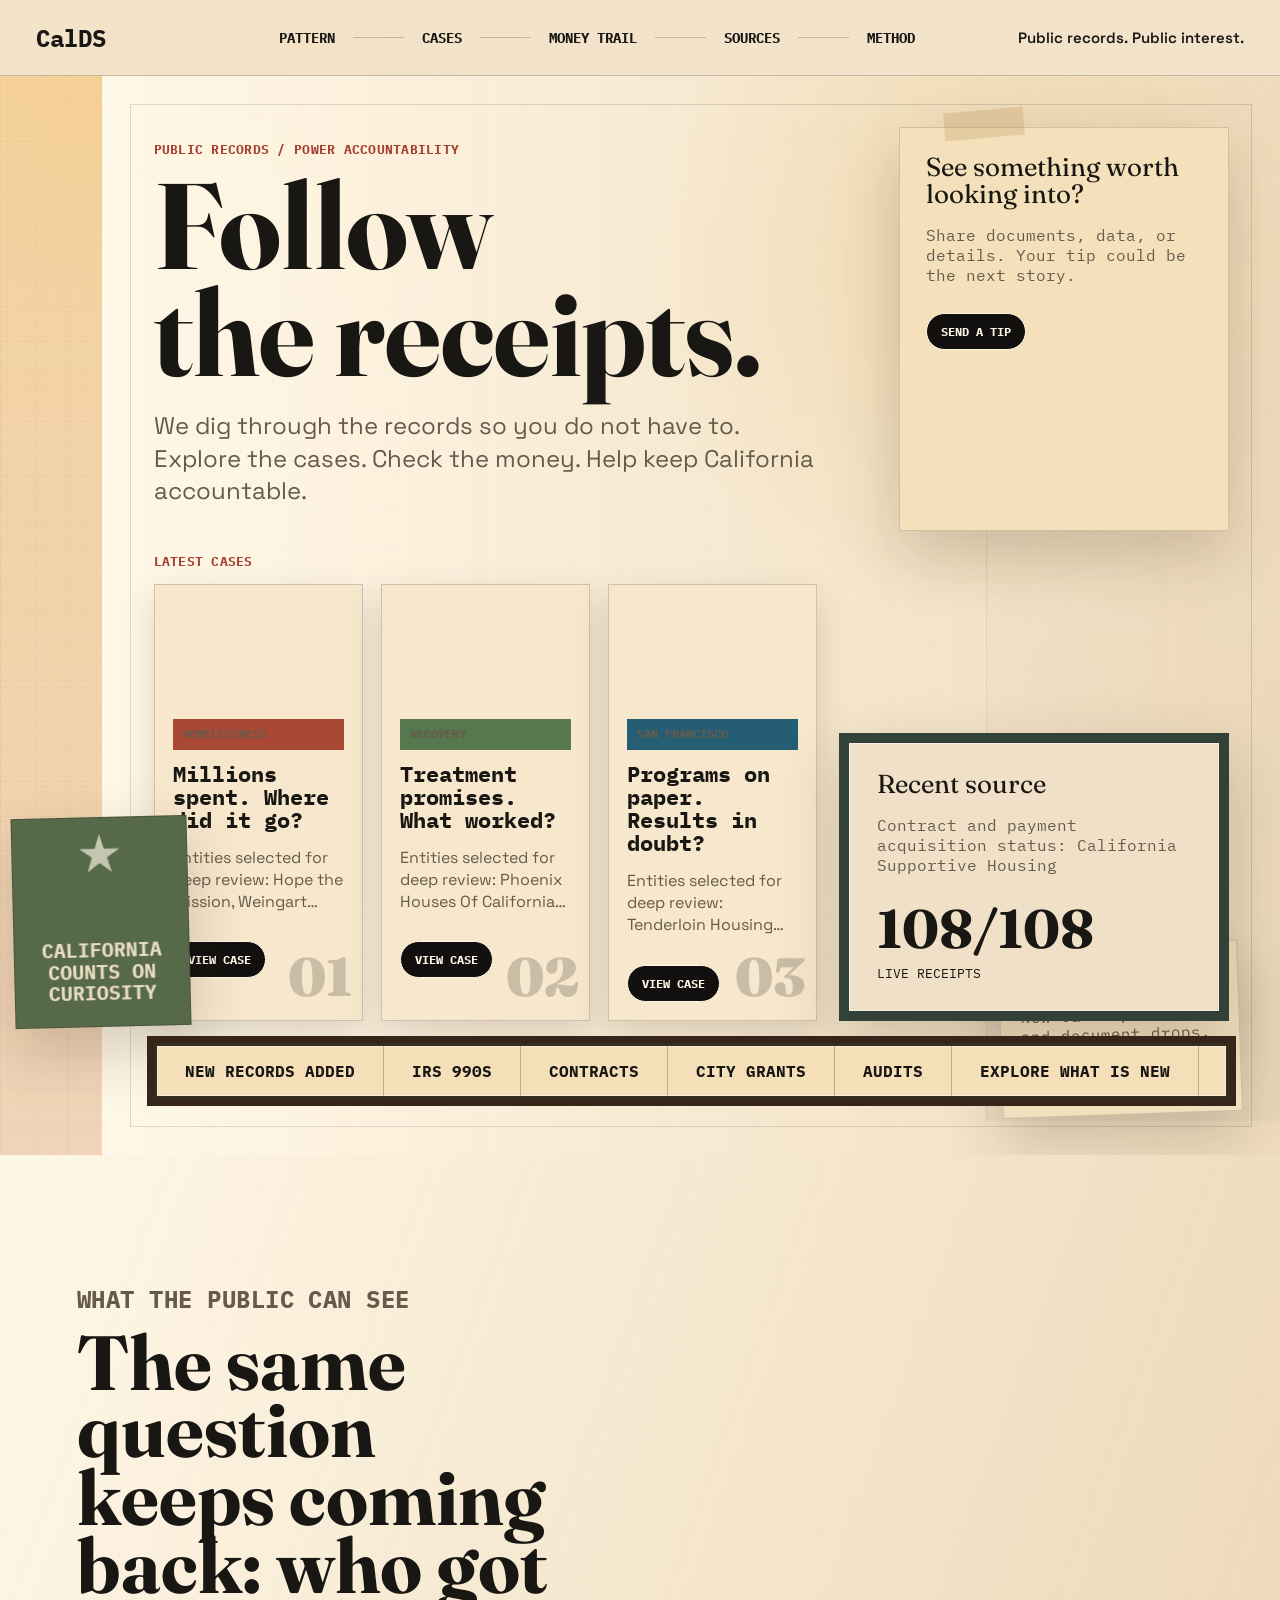
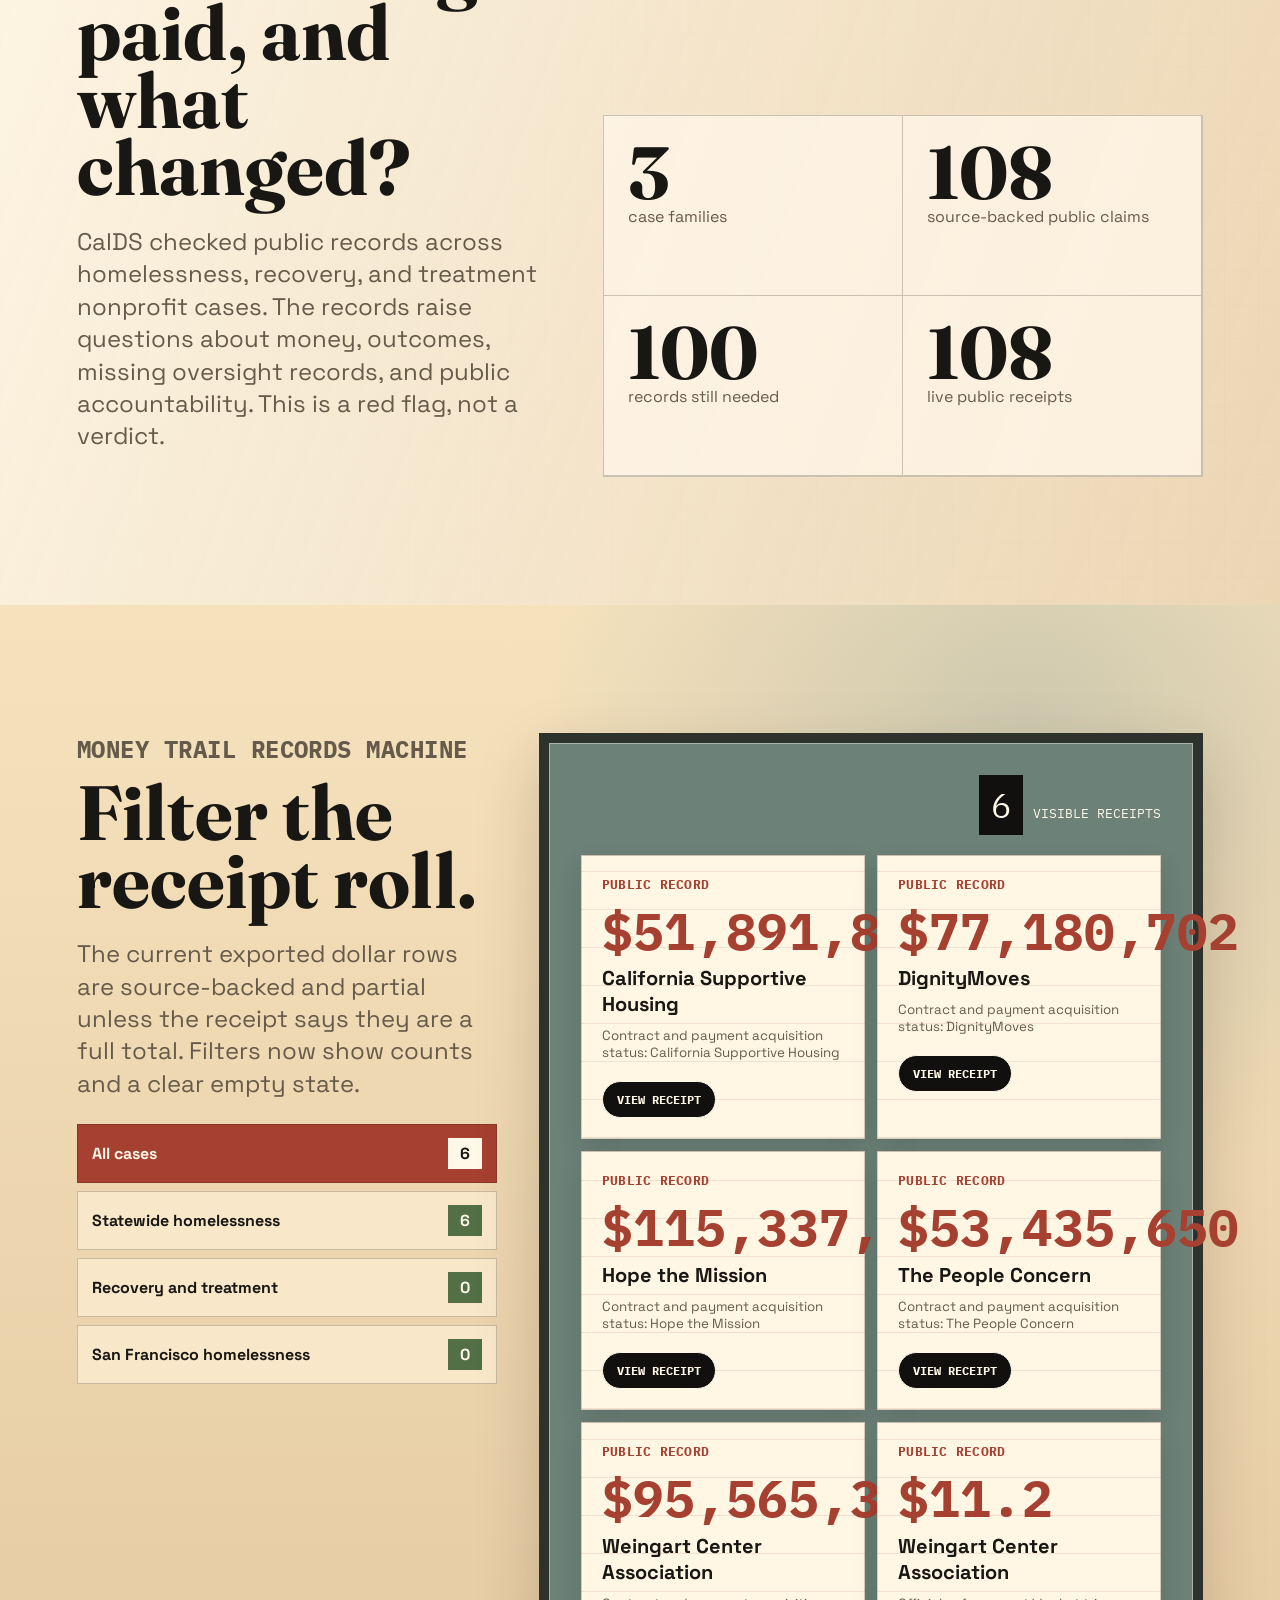
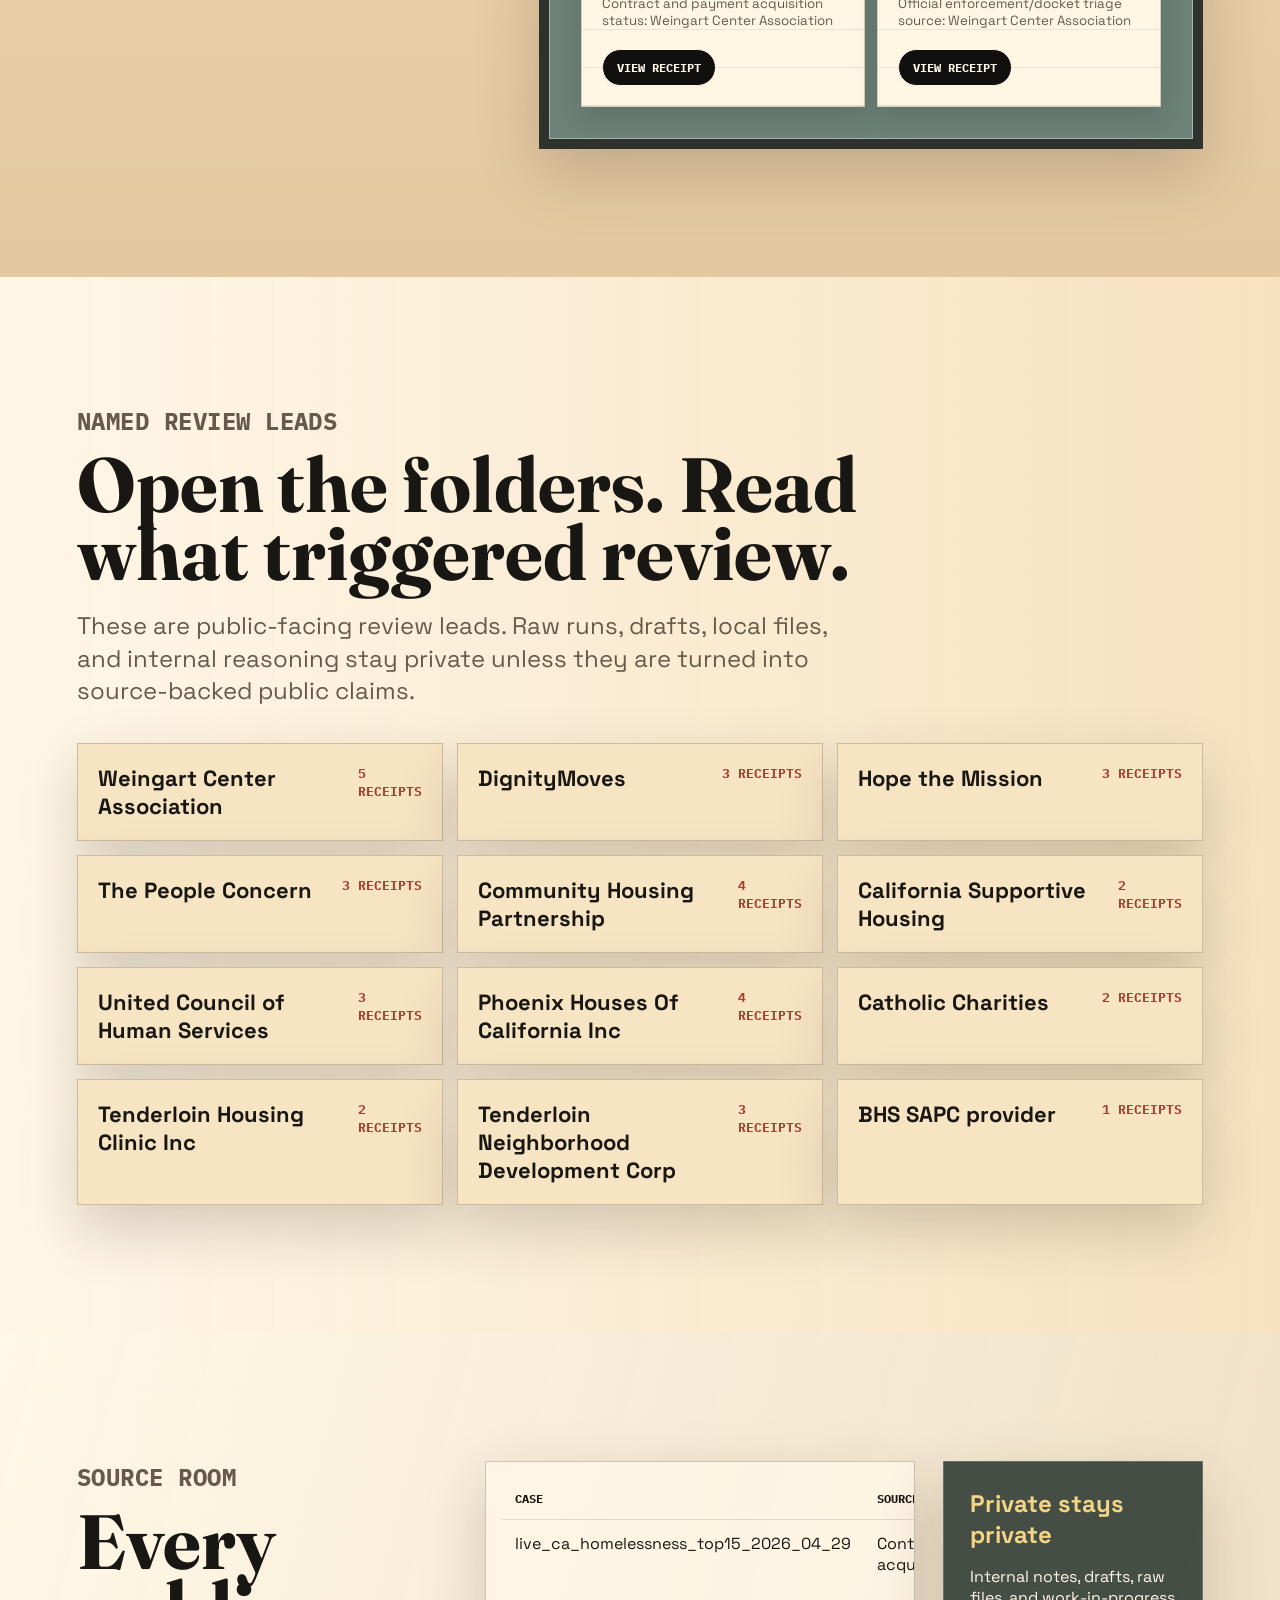
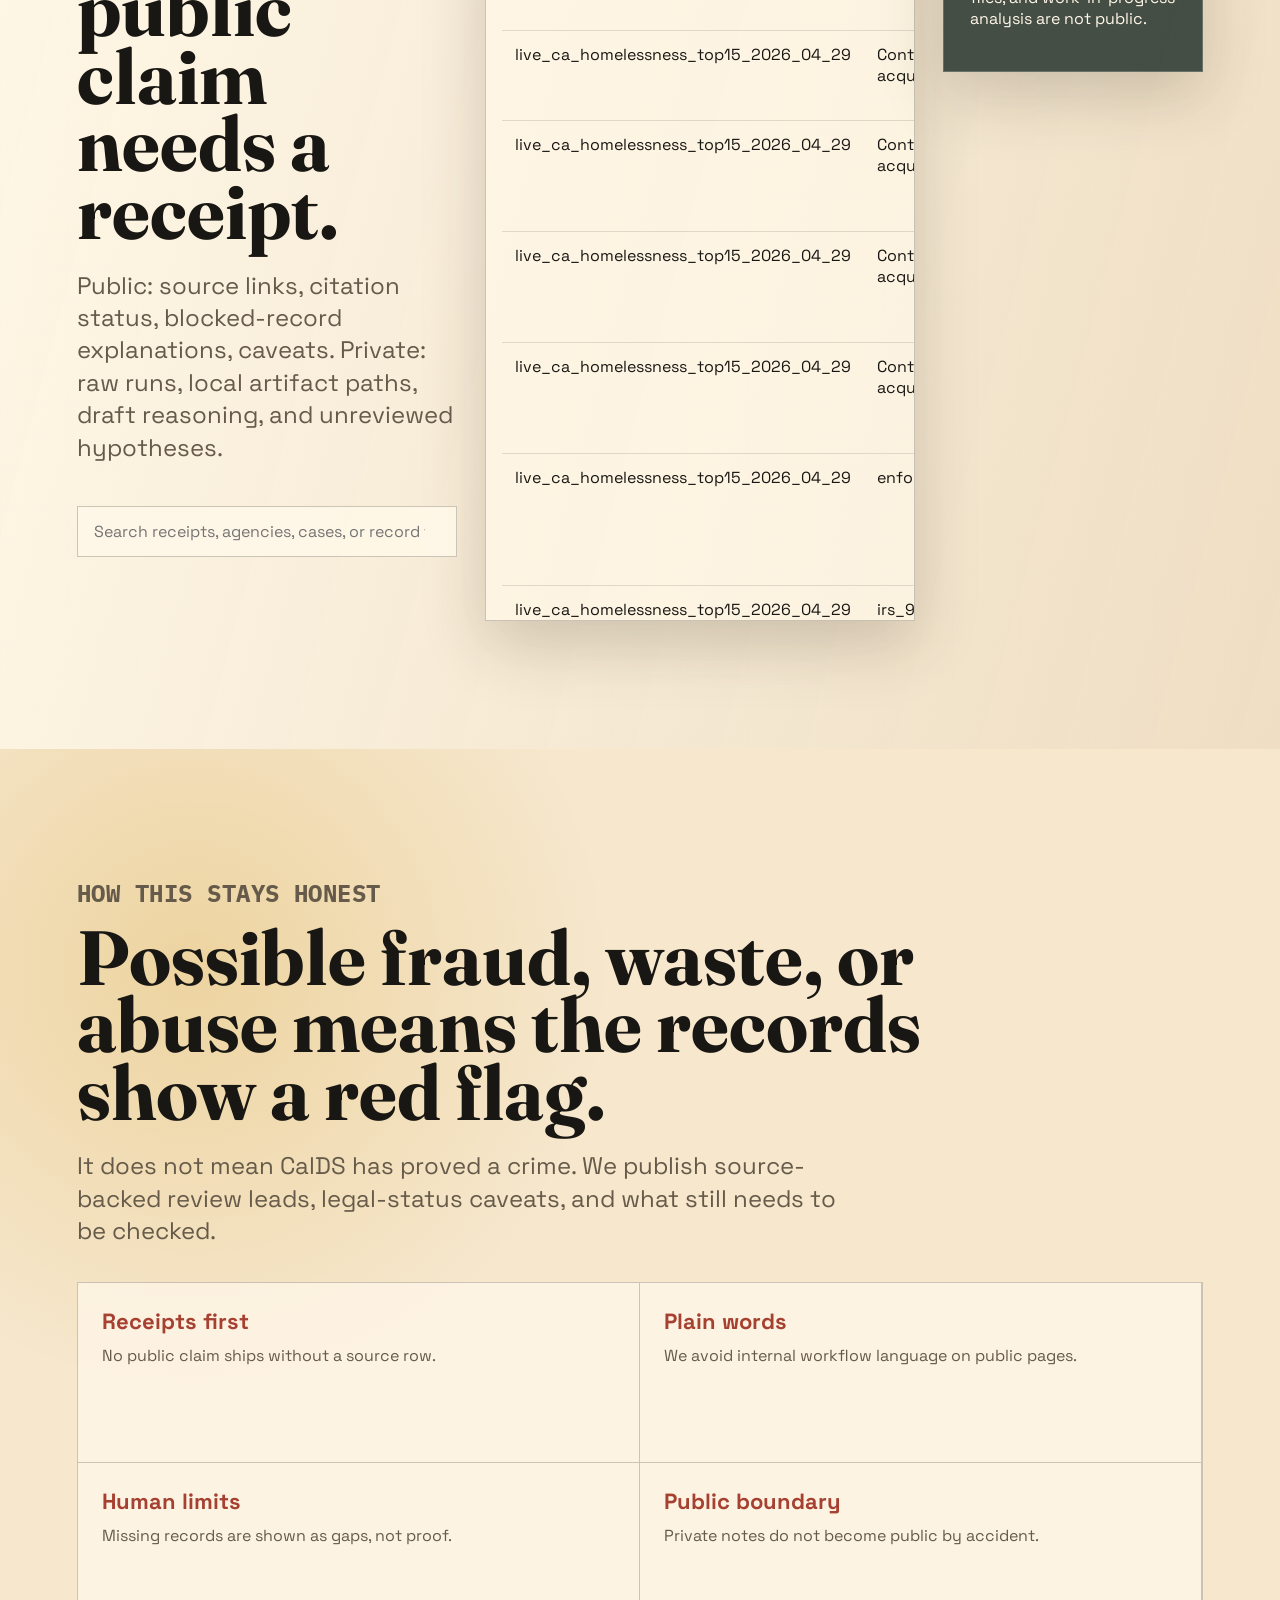
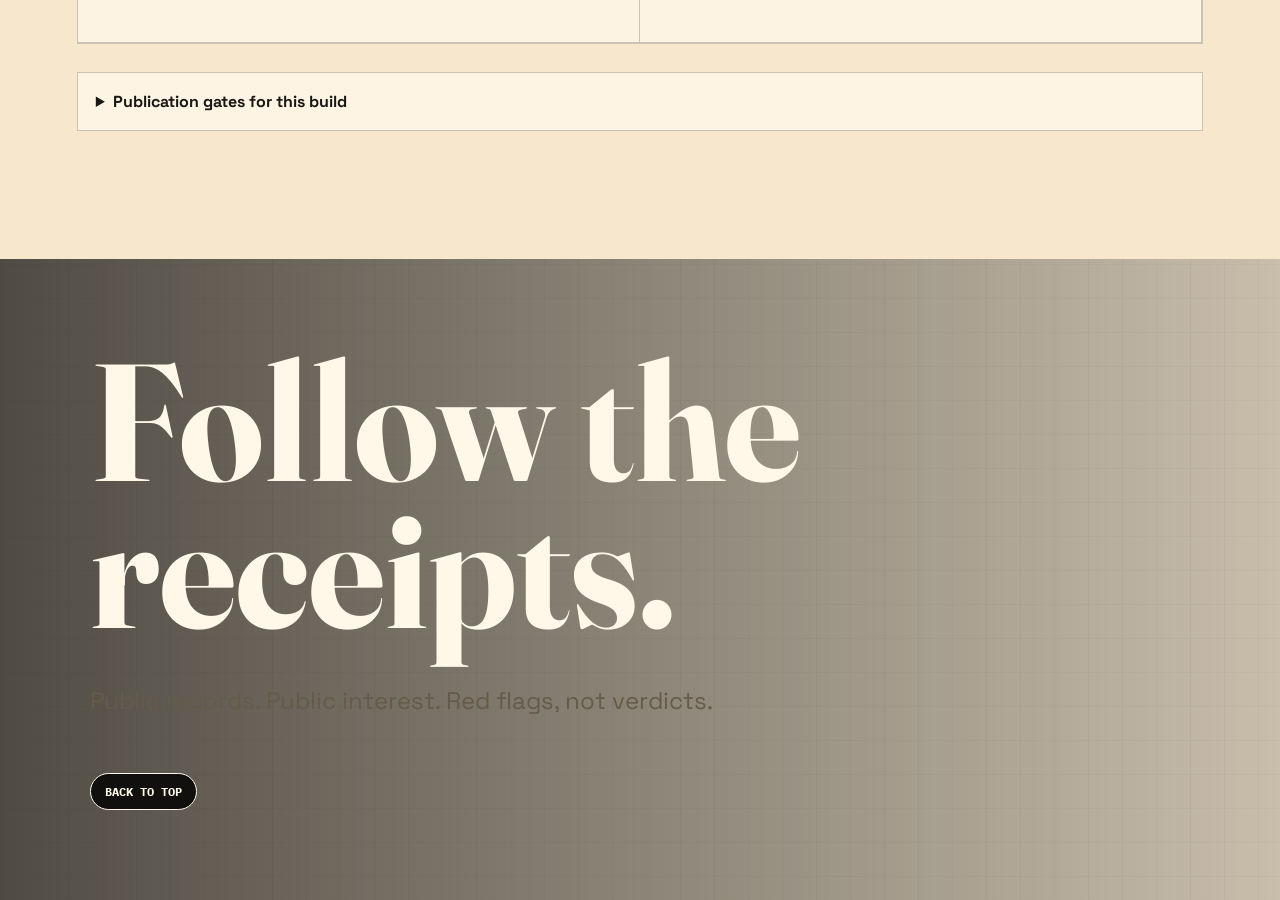
==== commit e934a12a: "Redesign public viewer around receipts poster" ====
--- a/index.html
+++ b/index.html
@@ -4,881 +4,336 @@
   <meta charset="utf-8">
   <meta name="viewport" content="width=device-width, initial-scale=1">
   <meta name="calds-build" content="editorial_publication_0c3c85970d23a1d6">
-  <title>The California Case File | CalDS</title>
+  <title>Follow the Receipts | CalDS</title>
   <link rel="preconnect" href="https://fonts.googleapis.com">
   <link rel="preconnect" href="https://fonts.gstatic.com" crossorigin>
-  <link href="https://fonts.googleapis.com/css2?family=Outfit:wght@400;500;600;700;800&family=Fraunces:opsz,wght@9..144,600;9..144,800&family=IBM+Plex+Mono:wght@400;500;600&display=swap" rel="stylesheet">
+  <link href="https://fonts.googleapis.com/css2?family=Space+Grotesk:wght@400;500;700&family=Fraunces:opsz,wght@9..144,600;9..144,800;9..144,900&family=IBM+Plex+Mono:wght@400;500;600;700&display=swap" rel="stylesheet">
   <link rel="stylesheet" href="styles.css">
 </head>
 <body>
-  <a class="skip-link" href="#story">Skip to story</a>
-  <nav class="top-nav" aria-label="Primary navigation">
+  <a class="skip-link" href="#cases">Skip to cases</a>
+  <nav class="record-rail" aria-label="Primary navigation">
     <a class="brand" href="#top">CalDS</a>
-    <div class="nav-links">
+    <div class="rail-links">
       <a href="#pattern">Pattern</a>
       <a href="#cases">Cases</a>
       <a href="#money">Money trail</a>
       <a href="#sources">Sources</a>
       <a href="#method">Method</a>
     </div>
+    <p>Public records. Public interest.</p>
   </nav>
 
   <main id="top">
-    <header class="hero" id="story">
-      <div class="hero__inner">
-        <p class="eyebrow">The California Case File</p>
-        <h1><span>Public money</span><span>moved.</span><span>What came back?</span></h1>
-        <p class="hero-copy">CalDS checked public records across homelessness, recovery, and treatment nonprofit cases. The records raise questions about money, outcomes, missing oversight records, and public accountability. This is a red flag, not a verdict.</p>
-        <div class="hero-actions">
-          <a href="#money">See the money trail</a>
-          <a href="#cases">Open the cases</a>
-          <a href="#sources">Check the sources</a>
+    <header class="poster-hero">
+      <div class="sun-strip" aria-hidden="true"></div>
+      <section class="poster-sheet">
+        <div class="poster-copy">
+          <p class="type-stamp">Public records / power accountability</p>
+          <h1><span>Follow</span><span class="receipt-line"><span>the</span> <span>receipts.</span></span></h1>
+          <p class="dek">We dig through the records so you do not have to. Explore the cases. Check the money. Help keep California accountable.</p>
         </div>
-        <div class="hero-ledger" aria-label="Publication status">
-          <div><span>3</span><p>case families</p></div>
-          <div><span>108</span><p>source-backed public claims</p></div>
-          <div><span>108/108</span><p>live source receipts</p></div>
-          <div><span>100</span><p>records still needed</p></div>
-        </div>
+        <aside class="tip-note">
+          <span>See something worth looking into?</span>
+          <p>Share documents, data, or details. Your tip could be the next story.</p>
+          <a href="mailto:tips@caldoge.ai">Send a tip</a>
+        </aside>
+        <section class="latest-wall" aria-label="Latest cases">
+          <p class="wall-label">Latest cases</p>
+          <div class="case-strip">
+            <article class="case-ticket reveal" data-case="live_ca_homelessness_top15_2026_04_29" style="--case-color:#a94935">
+              <a class="case-ticket__photo" href="cases/live_ca_homelessness_top15_2026_04_29/" aria-label="Open Statewide homelessness" style="background-image:url('https://picsum.photos/seed/calds-homelessness-civic-record/900/620')"></a>
+              <div class="case-ticket__body">
+                <p class="case-ticket__label">Homelessness</p>
+                <h3>Millions spent. Where did it go?</h3>
+                <p>Entities selected for deep review: Hope the Mission, Weingart Center Association, DignityMoves, The People Concern, California Supportive Housing.</p>
+                <div class="case-ticket__meta">
+                  <span>5 orgs</span>
+                  <span>16 claims</span>
+                  <span>16 receipts</span>
+                </div>
+                <a class="paper-link" href="cases/live_ca_homelessness_top15_2026_04_29/">View case</a>
+              </div>
+              <span class="case-ticket__number">01</span>
+            </article>
+
+            <article class="case-ticket reveal" data-case="live_ca_recovery_ngos_2026_04_24" style="--case-color:#57774e">
+              <a class="case-ticket__photo" href="cases/live_ca_recovery_ngos_2026_04_24/" aria-label="Open Recovery and treatment" style="background-image:url('https://picsum.photos/seed/calds-recovery-records/900/620')"></a>
+              <div class="case-ticket__body">
+                <p class="case-ticket__label">Recovery</p>
+                <h3>Treatment promises. What worked?</h3>
+                <p>Entities selected for deep review: Phoenix Houses Of California Inc.</p>
+                <div class="case-ticket__meta">
+                  <span>1 orgs</span>
+                  <span>69 claims</span>
+                  <span>69 receipts</span>
+                </div>
+                <a class="paper-link" href="cases/live_ca_recovery_ngos_2026_04_24/">View case</a>
+              </div>
+              <span class="case-ticket__number">02</span>
+            </article>
+
+            <article class="case-ticket reveal" data-case="live_ca_sf_homelessness_complex" style="--case-color:#255d74">
+              <a class="case-ticket__photo" href="cases/live_ca_sf_homelessness_complex/" aria-label="Open San Francisco homelessness" style="background-image:url('https://picsum.photos/seed/calds-san-francisco-civic/900/620')"></a>
+              <div class="case-ticket__body">
+                <p class="case-ticket__label">San Francisco</p>
+                <h3>Programs on paper. Results in doubt?</h3>
+                <p>Entities selected for deep review: Tenderloin Housing Clinic Inc, Episcopal Community Svcs of SF Inc, Five Keys Schools And Programs, Community Housing Partnership, Providence Foundation of San Francisco...</p>
+                <div class="case-ticket__meta">
+                  <span>15 orgs</span>
+                  <span>23 claims</span>
+                  <span>23 receipts</span>
+                </div>
+                <a class="paper-link" href="cases/live_ca_sf_homelessness_complex/">View case</a>
+              </div>
+              <span class="case-ticket__number">03</span>
+            </article>
+            </div>
+        </section>
+        <aside class="recent-source">
+          <span>Recent source</span>
+          <p>Contract and payment acquisition status: California Supportive Housing</p>
+          <strong>108/108</strong>
+          <small>live receipts</small>
+        </aside>
+        <div class="capitol-postcard" aria-hidden="true"></div>
+        <div class="curiosity-sign" aria-hidden="true"><span>California counts on curiosity</span></div>
+        <div class="public-service">Journalism is a public service</div>
+        <p class="verdict-note">This is a red flag, not a verdict.</p>
+        <aside class="newsletter-note">
+          <b>Stay in the loop</b>
+          <p>New case updates and document drops.</p>
+          <span>Your email</span>
+        </aside>
+        <div class="marquee" aria-hidden="true"><span>New records added</span><span>IRS 990s</span><span>Contracts</span><span>City grants</span><span>Audits</span><span>Explore what is new</span></div>
+      </section>
+    </header>
+
+    <section class="chapter pattern-chapter" id="pattern">
+      <div class="chapter-copy">
+        <p class="type-stamp">What the public can see</p>
+        <h2>The same question keeps coming back: who got paid, and what changed?</h2>
+        <p>CalDS checked public records across homelessness, recovery, and treatment nonprofit cases. The records raise questions about money, outcomes, missing oversight records, and public accountability. This is a red flag, not a verdict.</p>
       </div>
-    </header>
-
-    <section class="story-section" id="pattern">
-      <div class="section-kicker">The pattern</div>
-      <div class="split">
-        <div>
-          <h2>More public money. More pressure. Not enough easy answers.</h2>
-          <p>CalDS checked public records across homelessness, recovery, and treatment nonprofit cases. The same problem kept showing up: money and public outcomes are hard to connect in a clean way.</p>
-          <p>That does not prove wrongdoing. It does mean the public should be able to see more.</p>
-        </div>
-        <div class="pattern-grid">
-          <article><strong>Money trail</strong><p>Dollar figures stay tied to source records or a visible gap.</p></article>
-          <article><strong>Official records</strong><p>Audit findings, charges, and violations keep their exact source status.</p></article>
-          <article><strong>Missing records</strong><p>Missing records stay visible. They are not treated as proof.</p></article>
-          <article><strong>Plain language</strong><p>The public story avoids internal terms and explains the limits.</p></article>
-        </div>
+      <div class="record-grid">
+        <article><b>3</b><span>case families</span></article>
+        <article><b>108</b><span>source-backed public claims</span></article>
+        <article><b>100</b><span>records still needed</span></article>
+        <article><b>108</b><span>live public receipts</span></article>
       </div>
     </section>
 
-    <section class="story-section" id="cases">
-      <div class="section-kicker">Case map</div>
-      <h2>Three case families, one oversight story.</h2>
-      <div class="case-accordion" role="list">
-
-            <article class="case-panel" id="live_ca_homelessness_top15_2026_04_29" data-case="live_ca_homelessness_top15_2026_04_29" data-area="Homelessness services">
-              <div class="case-panel__header">
-                <p>California / Homelessness services</p>
-                <h3>California homelessness nonprofit triage</h3>
-              </div>
-              <p class="case-summary">CalDS screened 15 entities in California for this objective: Run CalDS homelessness triage against a source-listed California homelessness nonprofit target set.</p>
-              <div class="case-stats">
-                <span><strong>5</strong> organizations</span>
-                <span><strong>16</strong> claims</span>
-                <span><strong>16</strong> sources</span>
-                <span><strong>25</strong> records still needed</span>
-              </div>
-              <details class="case-detail">
-                <summary>What stood out</summary>
-                <ul><li>Entities selected for deep review: Hope the Mission, Weingart Center Association, DignityMoves, The People Concern, California Supportive Housing.</li><li>E12 Official enforcement/docket triage source: Weingart Center Association (Official enforcement or docket source, 2025-10-16): An official federal press release dated October 16, 2025 says Steven Taylor was charged with seven counts of bank fraud, one count of aggravated identity theft, and one count of money laundering, and describes a Cheviot Hills property originally acquired for...</li><li>E16 California housing-award exposure source collection (California Department of Housing and Community Development homelessness award record, 2025-12-16): Entity: California Supportive Housing. Rank by parsed state project-award exposure: 5 of 15. Total Homekey/Homekey+ project-award exposure from source-listed co-applicant rows: $51,891,854. Funding rows: - 2023-12-19 Homekey Round 3: CSH Enterprise Housing in...</li></ul>
-              </details>
-              <details class="case-detail">
-                <summary>What this does not prove</summary>
-                <ul><li>Case posture: internal possible waste, fraud, abuse, or mismanagement review lead; not a formal finding.</li><li>Entities selected for deep review: Hope the Mission, Weingart Center Association, DignityMoves, The People Concern, California Supportive Housing.</li><li>Main signal pattern: audit-control concerns, connected-party enforcement exposure, material public-funding exposure, rapid financial growth, payroll or wage-growth questions, spend-versus-results mismatch, executive-compensation or payroll-governance questions, and possible scope-mismatch signals.</li></ul>
-              </details>
-              <a class="case-link" href="cases/live_ca_homelessness_top15_2026_04_29/">Open original case file</a>
+    <section class="chapter money-machine" id="money">
+      <div class="machine-copy">
+        <p class="type-stamp">Money trail records machine</p>
+        <h2>Filter the receipt roll.</h2>
+        <p>The current exported dollar rows are source-backed and partial unless the receipt says they are a full total. Filters now show counts and a clear empty state.</p>
+        <div class="filter-tabs" aria-label="Filter money trail by case"><button class="filter-tab is-active" type="button" data-money-filter="all"><span>All cases</span><b>6</b></button><button class="filter-tab" type="button" data-money-filter="live_ca_homelessness_top15_2026_04_29"><span>Statewide homelessness</span><b>6</b></button><button class="filter-tab" type="button" data-money-filter="live_ca_recovery_ngos_2026_04_24"><span>Recovery and treatment</span><b>0</b></button><button class="filter-tab" type="button" data-money-filter="live_ca_sf_homelessness_complex"><span>San Francisco homelessness</span><b>0</b></button></div>
+      </div>
+      <div class="receipt-machine">
+        <div class="machine-counter"><span id="receiptCount">6</span><small>visible receipts</small></div>
+        <div class="receipt-roll">
+            <article class="receipt-card reveal" data-case="live_ca_homelessness_top15_2026_04_29">
+              <div class="receipt-card__stub">Public record</div>
+              <strong>$51,891,854</strong>
+              <p>California Supportive Housing</p>
+              <small>Contract and payment acquisition status: California Supportive Housing</small>
+              <button class="source-jump" type="button" data-source="source_aed0b285da2580f7">View receipt</button>
             </article>
 
-            <article class="case-panel" id="live_ca_recovery_ngos_2026_04_24" data-case="live_ca_recovery_ngos_2026_04_24" data-area="Recovery and treatment services">
-              <div class="case-panel__header">
-                <p>California / Recovery and treatment services</p>
-                <h3>California recovery and treatment nonprofits</h3>
-              </div>
-              <p class="case-summary">CalDS screened 7 entities in California for this objective: Using public Form 990 XML for the 2023-2025 tax-period window where available, Federal Audit Clearinghouse audit source documents and award ledgers, California Department of Health Care Services facility-status records, county contract or monitoring records, litigation docket manifests, and organization service-page re...</p>
-              <div class="case-stats">
-                <span><strong>1</strong> organizations</span>
-                <span><strong>69</strong> claims</span>
-                <span><strong>69</strong> sources</span>
-                <span><strong></strong> records still needed</span>
-              </div>
-              <details class="case-detail">
-                <summary>What stood out</summary>
-                <ul><li>Entities selected for deep review: Phoenix Houses Of California Inc.</li><li>E22 Public statement page harvest: WestCare California Inc (Public statement source, 2026-04-24): on addressing social influencers of health and implement homelessness: es building the resiliency of individuals who face barriers including trauma, abuse, chemical dependency, severe behavioral health disorders, developmental disabilities, homelessness, and...</li><li>E19 Official homelessness outcome source collection (Official outcome source collection, 2026-04-24): Official homelessness outcome source collection. This source collection contains official homelessness outcome measures used for county or Continuum of Care context.</li></ul>
-              </details>
-              <details class="case-detail">
-                <summary>What this does not prove</summary>
-                <ul><li>Case posture: internal possible waste, fraud, abuse, or mismanagement review lead; not a formal finding.</li><li>Entities selected for deep review: Phoenix Houses Of California Inc.</li><li>Main signal pattern: spend-versus-results mismatch.</li></ul>
-              </details>
-              <a class="case-link" href="cases/live_ca_recovery_ngos_2026_04_24/">Open original case file</a>
+            <article class="receipt-card reveal" data-case="live_ca_homelessness_top15_2026_04_29">
+              <div class="receipt-card__stub">Public record</div>
+              <strong>$77,180,702</strong>
+              <p>DignityMoves</p>
+              <small>Contract and payment acquisition status: DignityMoves</small>
+              <button class="source-jump" type="button" data-source="source_623e8384c050cac1">View receipt</button>
             </article>
 
-            <article class="case-panel" id="live_ca_sf_homelessness_complex" data-case="live_ca_sf_homelessness_complex" data-area="Homelessness services">
-              <div class="case-panel__header">
-                <p>San Francisco / Homelessness services</p>
-                <h3>San Francisco homelessness nonprofit complex</h3>
-              </div>
-              <p class="case-summary">CalDS screened 15 entities in San Francisco, California for this objective: Run a generic CalDS investigation profile against San Francisco homelessness-service nonprofit candidates, rank targets by Review Value Score, deep-dive entities with public-dollar exposure plus official adverse-record or scope-mismatch signals, and pause for human review with source-cited findings.</p>
-              <div class="case-stats">
-                <span><strong>15</strong> organizations</span>
-                <span><strong>23</strong> claims</span>
-                <span><strong>23</strong> sources</span>
-                <span><strong>75</strong> records still needed</span>
-              </div>
-              <details class="case-detail">
-                <summary>What stood out</summary>
-                <ul><li>Entities selected for deep review: Tenderloin Housing Clinic Inc, Episcopal Community Svcs of SF Inc, Five Keys Schools And Programs, Community Housing Partnership, Providence Foundation of San Francisco, United Council of Human Services, St Vincent De Paul Society of SF, Larkin Street Youth Services, Heluna Health, Tides Center, Compass Family Services, Catholic Charities, Brilliant Corners, Tenderloin Neighborhood Development Corp, Hamilton Families.</li><li>E21 Official enforcement/docket triage source: United Council of Human Services (Official enforcement or docket source, 2025-10-16): San Francisco issued an official notice that United Council of Human Services was found to be in violation of City agreements. The San Francisco District Attorney separately announced that a former nonprofit chief executive officer was charged with stealing...</li><li>E18 Official enforcement/docket triage source: Community Housing Partnership (Official enforcement or docket source, 2025-10-16): A San Francisco Controller announcement and audit report identify HomeRise, formerly Community Housing Partnership, as the provider in an audit of City-funded housing for unhoused residents. The Controller announcement says the audit found serious financial...</li></ul>
-              </details>
-              <details class="case-detail">
-                <summary>What this does not prove</summary>
-                <ul><li>Case posture: internal possible waste, fraud, abuse, or mismanagement review lead; not a formal finding.</li><li>Entities selected for deep review: Tenderloin Housing Clinic Inc, Episcopal Community Svcs of SF Inc, Five Keys Schools And Programs, Community Housing Partnership, Providence Foundation of San Francisco, United Council of Human Services, St Vincent De Paul Society of SF, Larkin Street Youth Services, Heluna Health, Tides Center, Compass Family Services, Catholic Charities, Brilliant Corners, Tenderloin Neighborhood Development Corp, Hamilton Families.</li><li>Main signal pattern: audit-control concerns, connected-party enforcement exposure, Enforcement and docket history review signals, executive-compensation or payroll-governance questions, material public-funding exposure, payroll or wage-growth questions, San Francisco homelessness payment exposure review signals, spend-versus-results mismatch, rapid financial growth, and possible scope-mismatch signals.</li></ul>
-              </details>
-              <a class="case-link" href="cases/live_ca_sf_homelessness_complex/">Open original case file</a>
+            <article class="receipt-card reveal" data-case="live_ca_homelessness_top15_2026_04_29">
+              <div class="receipt-card__stub">Public record</div>
+              <strong>$115,337,991</strong>
+              <p>Hope the Mission</p>
+              <small>Contract and payment acquisition status: Hope the Mission</small>
+              <button class="source-jump" type="button" data-source="source_24b3eae831438e36">View receipt</button>
             </article>
 
+            <article class="receipt-card reveal" data-case="live_ca_homelessness_top15_2026_04_29">
+              <div class="receipt-card__stub">Public record</div>
+              <strong>$53,435,650</strong>
+              <p>The People Concern</p>
+              <small>Contract and payment acquisition status: The People Concern</small>
+              <button class="source-jump" type="button" data-source="source_98b8fc83c977ef43">View receipt</button>
+            </article>
+
+            <article class="receipt-card reveal" data-case="live_ca_homelessness_top15_2026_04_29">
+              <div class="receipt-card__stub">Public record</div>
+              <strong>$95,565,300</strong>
+              <p>Weingart Center Association</p>
+              <small>Contract and payment acquisition status: Weingart Center Association</small>
+              <button class="source-jump" type="button" data-source="source_82cf4e7d5e876356">View receipt</button>
+            </article>
+
+            <article class="receipt-card reveal" data-case="live_ca_homelessness_top15_2026_04_29">
+              <div class="receipt-card__stub">Public record</div>
+              <strong>$11.2</strong>
+              <p>Weingart Center Association</p>
+              <small>Official enforcement/docket triage source: Weingart Center Association</small>
+              <button class="source-jump" type="button" data-source="source_2c61fae7fe11eb0a">View receipt</button>
+            </article>
+            </div>
+        <p class="empty-money" hidden>No exported dollar receipt rows for this case yet. The case still has source receipts in the source room.</p>
       </div>
     </section>
 
-    <section class="story-section pinned-section" id="money">
-      <div class="pin-copy">
-        <div class="section-kicker">Money trail</div>
-        <h2>Every number needs a receipt.</h2>
-        <p>These cards show dollar figures that were exported from cited public records. Some figures are partial. A partial figure is not a total.</p>
-        <label for="caseFilter">Filter by case</label>
-        <select id="caseFilter">
-          <option value="all">All cases</option>
-          <option value="live_ca_homelessness_top15_2026_04_29">Statewide homelessness</option><option value="live_ca_recovery_ngos_2026_04_24">Recovery and treatment</option><option value="live_ca_sf_homelessness_complex">San Francisco homelessness</option>
-        </select>
+    <section class="chapter entity-board" id="cases">
+      <div class="chapter-copy">
+        <p class="type-stamp">Named review leads</p>
+        <h2>Open the folders. Read what triggered review.</h2>
+        <p>These are public-facing review leads. Raw runs, drafts, local files, and internal reasoning stay private unless they are turned into source-backed public claims.</p>
       </div>
-      <div class="money-grid">
-
-            <article class="money-card" data-case="live_ca_homelessness_top15_2026_04_29">
-              <strong>$51,891,854</strong>
-              <span>year not stated</span>
-              <p>public amount or filing amount named in cited record</p>
-              <button class="source-jump" data-source="source_aed0b285da2580f7">Open source receipt</button>
-            </article>
-
-            <article class="money-card" data-case="live_ca_homelessness_top15_2026_04_29">
-              <strong>$77,180,702</strong>
-              <span>year not stated</span>
-              <p>public amount or filing amount named in cited record</p>
-              <button class="source-jump" data-source="source_623e8384c050cac1">Open source receipt</button>
-            </article>
-
-            <article class="money-card" data-case="live_ca_homelessness_top15_2026_04_29">
-              <strong>$115,337,991</strong>
-              <span>year not stated</span>
-              <p>public amount or filing amount named in cited record</p>
-              <button class="source-jump" data-source="source_24b3eae831438e36">Open source receipt</button>
-            </article>
-
-            <article class="money-card" data-case="live_ca_homelessness_top15_2026_04_29">
-              <strong>$53,435,650</strong>
-              <span>year not stated</span>
-              <p>public amount or filing amount named in cited record</p>
-              <button class="source-jump" data-source="source_98b8fc83c977ef43">Open source receipt</button>
-            </article>
-
-            <article class="money-card" data-case="live_ca_homelessness_top15_2026_04_29">
-              <strong>$95,565,300</strong>
-              <span>year not stated</span>
-              <p>public amount or filing amount named in cited record</p>
-              <button class="source-jump" data-source="source_82cf4e7d5e876356">Open source receipt</button>
-            </article>
-
-            <article class="money-card" data-case="live_ca_homelessness_top15_2026_04_29">
-              <strong>$11.2</strong>
-              <span>2025</span>
-              <p>public amount or filing amount named in cited record</p>
-              <button class="source-jump" data-source="source_2c61fae7fe11eb0a">Open source receipt</button>
-            </article>
-
-      </div>
-    </section>
-
-    <section class="story-section" id="entities">
-      <div class="section-kicker">Organizations</div>
-      <h2>Open an organization to see the red flags and limits.</h2>
-      <div class="entity-grid">
-
-            <details class="entity-card" data-entity="Weingart Center Association">
+      <div class="folder-grid">
+            <details class="entity-folder reveal">
               <summary>
                 <span>Weingart Center Association</span>
-                <small>1 case link(s)</small>
+                <small>5 receipts</small>
               </summary>
-              <div class="entity-card__body">
+              <div>
                 <p>CalDS shows only source-backed service descriptions. If no public service page was recovered, the public story says so.</p>
-                <h4>Records CalDS found</h4>
                 <ul><li>Weingart Center Association has $95,565,300 in California Department of Housing and Community Development award-list exposure across 3 project entries.</li><li>Latest matched Form 990 filing for Weingart Center Association: Employer Identification Number 956054617, tax period year 2023.</li><li>Entity: Weingart Center Association.</li></ul>
-                <h4>What this does not prove</h4>
-                <ul><li>Weingart Center Association has $95,565,300 in California Department of Housing and Community Development award-list exposure across 3 project entries.</li></ul>
               </div>
             </details>
 
-            <details class="entity-card" data-entity="DignityMoves">
+            <details class="entity-folder reveal">
               <summary>
                 <span>DignityMoves</span>
-                <small>1 case link(s)</small>
+                <small>3 receipts</small>
               </summary>
-              <div class="entity-card__body">
+              <div>
                 <p>CalDS shows only source-backed service descriptions. If no public service page was recovered, the public story says so.</p>
-                <h4>Records CalDS found</h4>
                 <ul><li>DignityMoves has $77,180,702 in California Department of Housing and Community Development award-list exposure across 3 project entries.</li><li>Latest matched Form 990 filing for DignityMoves: Employer Identification Number 871111468, tax period year 2023.</li><li>Entity: DignityMoves.</li></ul>
-                <h4>What this does not prove</h4>
-                <ul><li>DignityMoves has $77,180,702 in California Department of Housing and Community Development award-list exposure across 3 project entries.</li></ul>
               </div>
             </details>
 
-            <details class="entity-card" data-entity="Hope the Mission">
+            <details class="entity-folder reveal">
               <summary>
                 <span>Hope the Mission</span>
-                <small>1 case link(s)</small>
+                <small>3 receipts</small>
               </summary>
-              <div class="entity-card__body">
+              <div>
                 <p>CalDS shows only source-backed service descriptions. If no public service page was recovered, the public story says so.</p>
-                <h4>Records CalDS found</h4>
                 <ul><li>Hope the Mission has $115,337,991 in California Department of Housing and Community Development award-list exposure across 5 project entries.</li><li>Latest matched Form 990 filing for Hope the Mission: Employer Identification Number 272053273, tax period year 2023.</li><li>Entity: Hope the Mission.</li></ul>
-                <h4>What this does not prove</h4>
-                <ul><li>Hope the Mission has $115,337,991 in California Department of Housing and Community Development award-list exposure across 5 project entries.</li></ul>
               </div>
             </details>
 
-            <details class="entity-card" data-entity="The People Concern">
+            <details class="entity-folder reveal">
               <summary>
                 <span>The People Concern</span>
-                <small>1 case link(s)</small>
+                <small>3 receipts</small>
               </summary>
-              <div class="entity-card__body">
+              <div>
                 <p>CalDS shows only source-backed service descriptions. If no public service page was recovered, the public story says so.</p>
-                <h4>Records CalDS found</h4>
                 <ul><li>The People Concern has $53,435,650 in California Department of Housing and Community Development award-list exposure across 2 project entries.</li><li>Latest matched Form 990 filing for The People Concern: Employer Identification Number 956143865, tax period year 2023.</li><li>Entity: The People Concern.</li></ul>
-                <h4>What this does not prove</h4>
-                <ul><li>The People Concern has $53,435,650 in California Department of Housing and Community Development award-list exposure across 2 project entries.</li></ul>
               </div>
             </details>
 
-            <details class="entity-card" data-entity="Community Housing Partnership">
+            <details class="entity-folder reveal">
               <summary>
                 <span>Community Housing Partnership</span>
-                <small>1 case link(s)</small>
+                <small>4 receipts</small>
               </summary>
-              <div class="entity-card__body">
+              <div>
                 <p>CalDS shows only source-backed service descriptions. If no public service page was recovered, the public story says so.</p>
-                <h4>Records CalDS found</h4>
-                <ul><li>Latest matched Form 990 filing for Community Housing Partnership: Employer Identification Number 943112338, tax period year 2023.</li><li>Official enforcement row already recovered: True.</li><li>A San Francisco Controller announcement and audit report identify HomeRise, formerly Community Housing Partnership, as the provider in an audit of City-funded housing for unhoused residents.</li></ul>
-                <h4>What this does not prove</h4>
-                <ul><li>This does not prove wrongdoing. It marks records that deserve review.</li></ul>
+                <ul><li>Latest matched Form 990 filing for Community Housing Partnership: Employer Identification Number 943112338, tax period year 2023.</li><li>Official enforcement row already recovered: True.</li><li>A San Francisco Controller announcement and audit report identify HomeRise, formerly Community Housing Partnership, as the provider in an audit of City-funded housing for...</li></ul>
               </div>
             </details>
 
-            <details class="entity-card" data-entity="California Supportive Housing">
+            <details class="entity-folder reveal">
               <summary>
                 <span>California Supportive Housing</span>
-                <small>1 case link(s)</small>
+                <small>2 receipts</small>
               </summary>
-              <div class="entity-card__body">
+              <div>
                 <p>CalDS shows only source-backed service descriptions. If no public service page was recovered, the public story says so.</p>
-                <h4>Records CalDS found</h4>
                 <ul><li>California Supportive Housing has $51,891,854 in California Department of Housing and Community Development award-list exposure across 2 project entries.</li><li>Entity: California Supportive Housing.</li><li>California Supportive Housing has $51,891,854 in California Department of Housing and Community Development award-list exposure across 2 project entries.</li></ul>
-                <h4>What this does not prove</h4>
-                <ul><li>California Supportive Housing has $51,891,854 in California Department of Housing and Community Development award-list exposure across 2 project entries.</li></ul>
               </div>
             </details>
 
-            <details class="entity-card" data-entity="United Council of Human Services">
+            <details class="entity-folder reveal">
               <summary>
                 <span>United Council of Human Services</span>
-                <small>1 case link(s)</small>
+                <small>3 receipts</small>
               </summary>
-              <div class="entity-card__body">
+              <div>
                 <p>CalDS shows only source-backed service descriptions. If no public service page was recovered, the public story says so.</p>
-                <h4>Records CalDS found</h4>
                 <ul><li>Latest matched Form 990 filing for United Council of Human Services: Employer Identification Number 942936270, tax period year 2020.</li><li>Official enforcement row already recovered: True.</li><li>San Francisco issued an official notice that United Council of Human Services was found to be in violation of City agreements.</li></ul>
-                <h4>What this does not prove</h4>
-                <ul><li>This does not prove wrongdoing. It marks records that deserve review.</li></ul>
               </div>
             </details>
 
-            <details class="entity-card" data-entity="Phoenix Houses Of California Inc">
+            <details class="entity-folder reveal">
               <summary>
                 <span>Phoenix Houses Of California Inc</span>
-                <small>1 case link(s)</small>
+                <small>4 receipts</small>
               </summary>
-              <div class="entity-card__body">
+              <div>
                 <p>CalDS shows only source-backed service descriptions. If no public service page was recovered, the public story says so.</p>
-                <h4>Records CalDS found</h4>
                 <ul><li>Federal Audit Clearinghouse general-table record for Phoenix Houses Of California Inc.</li><li>Federal Audit Clearinghouse general-table record for Phoenix Houses Of California Inc.</li></ul>
-                <h4>What this does not prove</h4>
-                <ul><li>This does not prove wrongdoing. It marks records that deserve review.</li></ul>
               </div>
             </details>
 
-            <details class="entity-card" data-entity="Catholic Charities">
+            <details class="entity-folder reveal">
               <summary>
                 <span>Catholic Charities</span>
-                <small>1 case link(s)</small>
+                <small>2 receipts</small>
               </summary>
-              <div class="entity-card__body">
+              <div>
                 <p>CalDS shows only source-backed service descriptions. If no public service page was recovered, the public story says so.</p>
-                <h4>Records CalDS found</h4>
                 <ul><li>Latest matched Form 990 filing for Catholic Charities: Employer Identification Number 953516461, tax period year 2024.</li><li>Public or official statement pages fetched: 1 of 1.</li></ul>
-                <h4>What this does not prove</h4>
-                <ul><li>This does not prove wrongdoing. It marks records that deserve review.</li></ul>
               </div>
             </details>
 
-            <details class="entity-card" data-entity="Tenderloin Housing Clinic Inc">
+            <details class="entity-folder reveal">
               <summary>
                 <span>Tenderloin Housing Clinic Inc</span>
-                <small>1 case link(s)</small>
+                <small>2 receipts</small>
               </summary>
-              <div class="entity-card__body">
+              <div>
                 <p>CalDS shows only source-backed service descriptions. If no public service page was recovered, the public story says so.</p>
-                <h4>Records CalDS found</h4>
                 <ul><li>Latest matched Form 990 filing for Tenderloin Housing Clinic Inc: Employer Identification Number 942681706, tax period year 2023.</li><li>Public or official statement pages fetched: 1 of 1.</li></ul>
-                <h4>What this does not prove</h4>
-                <ul><li>This does not prove wrongdoing. It marks records that deserve review.</li></ul>
               </div>
             </details>
 
-            <details class="entity-card" data-entity="Tenderloin Neighborhood Development Corp">
+            <details class="entity-folder reveal">
               <summary>
                 <span>Tenderloin Neighborhood Development Corp</span>
-                <small>1 case link(s)</small>
+                <small>3 receipts</small>
               </summary>
-              <div class="entity-card__body">
+              <div>
                 <p>CalDS shows only source-backed service descriptions. If no public service page was recovered, the public story says so.</p>
-                <h4>Records CalDS found</h4>
                 <ul><li>Latest matched Form 990 filing for Tenderloin Neighborhood Development Corp: Employer Identification Number 942761808, tax period year 2023.</li><li>Public or official statement pages fetched: 1 of 1.</li></ul>
-                <h4>What this does not prove</h4>
-                <ul><li>This does not prove wrongdoing. It marks records that deserve review.</li></ul>
               </div>
             </details>
 
-            <details class="entity-card" data-entity="BHS SAPC provider">
+            <details class="entity-folder reveal">
               <summary>
                 <span>BHS SAPC provider</span>
-                <small>1 case link(s)</small>
+                <small>1 receipts</small>
               </summary>
-              <div class="entity-card__body">
-                <p></p>
-                <h4>Records CalDS found</h4>
-                <ul><li>Los Angeles County Auditor-Controller fiscal compliance review: BHS SAPC provider Source URI: https://file.lacounty.gov/SDSInter/auditor/cmr/1141106_2023-04-26BehavioralHealthServicesInc-ADPHSAPCServiceProvider-FiscalComplianceReview.pdf Local source document path: [private source artifact]</li></ul>
-                <h4>What this does not prove</h4>
-                <ul><li>This does not prove wrongdoing. It marks records that deserve review.</li></ul>
+              <div>
+                <p>CalDS publishes only source-backed descriptions recovered in the run.</p>
+                <ul><li>Los Angeles County Auditor-Controller fiscal compliance review: BHS SAPC provider Source URI...</li></ul>
               </div>
             </details>
-
-            <details class="entity-card" data-entity="HealthRIGHT 360">
-              <summary>
-                <span>HealthRIGHT 360</span>
-                <small>1 case link(s)</small>
-              </summary>
-              <div class="entity-card__body">
-                <p></p>
-                <h4>Records CalDS found</h4>
-                <ul><li>Official court website calendar page surfaced a HealthRIGHT 360 party-name hit for case VENCI00555357. This is a docket-search manifest only; it is not a merits finding and the court page itself states calendar information is not the official court r</li></ul>
-                <h4>What this does not prove</h4>
-                <ul><li>This does not prove wrongdoing. It marks records that deserve review.</li></ul>
-              </div>
-            </details>
-
-            <details class="entity-card" data-entity="Social Model Recovery Systems Inc">
-              <summary>
-                <span>Social Model Recovery Systems Inc</span>
-                <small>1 case link(s)</small>
-              </summary>
-              <div class="entity-card__body">
-                <p></p>
-                <h4>Records CalDS found</h4>
-                <ul><li>Official Social Model Recovery Systems Programs/Services Social Model Recovery Systems, Inc.</li></ul>
-                <h4>What this does not prove</h4>
-                <ul><li>This does not prove wrongdoing. It marks records that deserve review.</li></ul>
-              </div>
-            </details>
-
-            <details class="entity-card" data-entity="Brilliant Corners">
-              <summary>
-                <span>Brilliant Corners</span>
-                <small>1 case link(s)</small>
-              </summary>
-              <div class="entity-card__body">
-                <p>CalDS shows only source-backed service descriptions. If no public service page was recovered, the public story says so.</p>
-                <h4>Records CalDS found</h4>
-                <ul><li>Latest matched Form 990 filing for Brilliant Corners: Employer Identification Number 562379862, tax period year 2023.</li></ul>
-                <h4>What this does not prove</h4>
-                <ul><li>This does not prove wrongdoing. It marks records that deserve review.</li></ul>
-              </div>
-            </details>
-
-            <details class="entity-card" data-entity="Compass Family Services">
-              <summary>
-                <span>Compass Family Services</span>
-                <small>1 case link(s)</small>
-              </summary>
-              <div class="entity-card__body">
-                <p>CalDS shows only source-backed service descriptions. If no public service page was recovered, the public story says so.</p>
-                <h4>Records CalDS found</h4>
-                <ul><li>Latest matched Form 990 filing for Compass Family Services: Employer Identification Number 941156622, tax period year 2023.</li></ul>
-                <h4>What this does not prove</h4>
-                <ul><li>This does not prove wrongdoing. It marks records that deserve review.</li></ul>
-              </div>
-            </details>
-
-            <details class="entity-card" data-entity="Episcopal Community Svcs of SF Inc">
-              <summary>
-                <span>Episcopal Community Svcs of SF Inc</span>
-                <small>1 case link(s)</small>
-              </summary>
-              <div class="entity-card__body">
-                <p>CalDS shows only source-backed service descriptions. If no public service page was recovered, the public story says so.</p>
-                <h4>Records CalDS found</h4>
-                <ul><li>Latest matched Form 990 filing for Episcopal Community Svcs of SF Inc: Employer Identification Number 943096716, tax period year 2023.</li></ul>
-                <h4>What this does not prove</h4>
-                <ul><li>This does not prove wrongdoing. It marks records that deserve review.</li></ul>
-              </div>
-            </details>
-
-            <details class="entity-card" data-entity="Five Keys Schools And Programs">
-              <summary>
-                <span>Five Keys Schools And Programs</span>
-                <small>1 case link(s)</small>
-              </summary>
-              <div class="entity-card__body">
-                <p>CalDS shows only source-backed service descriptions. If no public service page was recovered, the public story says so.</p>
-                <h4>Records CalDS found</h4>
-                <ul><li>Latest matched Form 990 filing for Five Keys Schools And Programs: Employer Identification Number 810622701, tax period year 2022.</li></ul>
-                <h4>What this does not prove</h4>
-                <ul><li>This does not prove wrongdoing. It marks records that deserve review.</li></ul>
-              </div>
-            </details>
-
+            </div>
+    </section>
+
+    <section class="chapter source-room" id="sources">
+      <div class="source-room__intro">
+        <p class="type-stamp">Source room</p>
+        <h2>Every public claim needs a receipt.</h2>
+        <p>Public: source links, citation status, blocked-record explanations, caveats. Private: raw runs, local artifact paths, draft reasoning, and unreviewed hypotheses.</p>
+        <input id="sourceSearch" class="source-search" type="search" placeholder="Search receipts, agencies, cases, or record types" aria-label="Search sources">
       </div>
-    </section>
-
-    <section class="story-section dark-section" id="evidence">
-      <div class="section-kicker">Evidence stack</div>
-      <h2>What CalDS found, one source-backed claim at a time.</h2>
-      <div class="evidence-stack">
-
-            <article class="evidence-card" data-case="live_ca_homelessness_top15_2026_04_29" data-claim="claim_426e3030d3b098d7">
-              <p class="evidence-card__type">gap / Contract and payment acquisition gap record</p>
-              <h3>California Supportive Housing has $51,891,854 in California Department of Housing and Community Development award-list exposure across 2 project entries.</h3>
-              <p><strong>Why it matters:</strong> This is a source-backed red flag or caveat. It is not a verdict.</p>
-              <p><strong>What it does not prove:</strong> It does not prove wrongdoing unless the cited official source says so.</p>
-              <div class="evidence-card__refs">
-                <span>E01, evidence_005b3b922e1587e8</span>
-                <span>No legal term used</span>
-              </div>
-            </article>
-
-            <article class="evidence-card" data-case="live_ca_homelessness_top15_2026_04_29" data-claim="claim_c58947ada30394b6">
-              <p class="evidence-card__type">gap / Contract and payment acquisition gap record</p>
-              <h3>DignityMoves has $77,180,702 in California Department of Housing and Community Development award-list exposure across 3 project entries.</h3>
-              <p><strong>Why it matters:</strong> This is a source-backed red flag or caveat. It is not a verdict.</p>
-              <p><strong>What it does not prove:</strong> It does not prove wrongdoing unless the cited official source says so.</p>
-              <div class="evidence-card__refs">
-                <span>E02, evidence_eed56b8b976b5cea</span>
-                <span>No legal term used</span>
-              </div>
-            </article>
-
-            <article class="evidence-card" data-case="live_ca_homelessness_top15_2026_04_29" data-claim="claim_e5250164ba6d6d9f">
-              <p class="evidence-card__type">gap / Contract and payment acquisition gap record</p>
-              <h3>Hope the Mission has $115,337,991 in California Department of Housing and Community Development award-list exposure across 5 project entries.</h3>
-              <p><strong>Why it matters:</strong> This is a source-backed red flag or caveat. It is not a verdict.</p>
-              <p><strong>What it does not prove:</strong> It does not prove wrongdoing unless the cited official source says so.</p>
-              <div class="evidence-card__refs">
-                <span>E03, evidence_1cde2e75545d024f</span>
-                <span>No legal term used</span>
-              </div>
-            </article>
-
-            <article class="evidence-card" data-case="live_ca_homelessness_top15_2026_04_29" data-claim="claim_c86e20d234c306d7">
-              <p class="evidence-card__type">gap / Contract and payment acquisition gap record</p>
-              <h3>The People Concern has $53,435,650 in California Department of Housing and Community Development award-list exposure across 2 project entries.</h3>
-              <p><strong>Why it matters:</strong> This is a source-backed red flag or caveat. It is not a verdict.</p>
-              <p><strong>What it does not prove:</strong> It does not prove wrongdoing unless the cited official source says so.</p>
-              <div class="evidence-card__refs">
-                <span>E04, evidence_173b3ea25c8c9a43</span>
-                <span>No legal term used</span>
-              </div>
-            </article>
-
-            <article class="evidence-card" data-case="live_ca_homelessness_top15_2026_04_29" data-claim="claim_c5edebaf1c873f8f">
-              <p class="evidence-card__type">gap / Contract and payment acquisition gap record</p>
-              <h3>Weingart Center Association has $95,565,300 in California Department of Housing and Community Development award-list exposure across 3 project entries.</h3>
-              <p><strong>Why it matters:</strong> This is a source-backed red flag or caveat. It is not a verdict.</p>
-              <p><strong>What it does not prove:</strong> It does not prove wrongdoing unless the cited official source says so.</p>
-              <div class="evidence-card__refs">
-                <span>E05, evidence_766f33f5d680d693</span>
-                <span>No legal term used</span>
-              </div>
-            </article>
-
-            <article class="evidence-card" data-case="live_ca_homelessness_top15_2026_04_29" data-claim="claim_ff52ef918273d91a">
-              <p class="evidence-card__type">verified fact / enforcement_docket_discovery</p>
-              <h3>Official enforcement row already recovered: True.</h3>
-              <p><strong>Why it matters:</strong> This is a source-backed red flag or caveat. It is not a verdict.</p>
-              <p><strong>What it does not prove:</strong> It does not prove wrongdoing unless the cited official source says so.</p>
-              <div class="evidence-card__refs">
-                <span>E06, evidence_f6fe5044b5956788</span>
-                <span>No legal term used</span>
-              </div>
-            </article>
-
-            <article class="evidence-card" data-case="live_ca_homelessness_top15_2026_04_29" data-claim="claim_f4dc4e3ade328830">
-              <p class="evidence-card__type">measured comparison / irs_990_raw_artifact</p>
-              <h3>Latest matched Form 990 filing for DignityMoves: Employer Identification Number 871111468, tax period year 2023.</h3>
-              <p><strong>Why it matters:</strong> This is a source-backed red flag or caveat. It is not a verdict.</p>
-              <p><strong>What it does not prove:</strong> It does not prove wrongdoing unless the cited official source says so.</p>
-              <div class="evidence-card__refs">
-                <span>E07, evidence_3622ed0c56bb35d3</span>
-                <span>No legal term used</span>
-              </div>
-            </article>
-
-            <article class="evidence-card" data-case="live_ca_homelessness_top15_2026_04_29" data-claim="claim_292c345885b673ef">
-              <p class="evidence-card__type">measured comparison / irs_990_raw_artifact</p>
-              <h3>Latest matched Form 990 filing for Hope the Mission: Employer Identification Number 272053273, tax period year 2023.</h3>
-              <p><strong>Why it matters:</strong> This is a source-backed red flag or caveat. It is not a verdict.</p>
-              <p><strong>What it does not prove:</strong> It does not prove wrongdoing unless the cited official source says so.</p>
-              <div class="evidence-card__refs">
-                <span>E08, evidence_384504f2ff2abdc2</span>
-                <span>No legal term used</span>
-              </div>
-            </article>
-
-            <article class="evidence-card" data-case="live_ca_homelessness_top15_2026_04_29" data-claim="claim_06166defdb275216">
-              <p class="evidence-card__type">measured comparison / irs_990_raw_artifact</p>
-              <h3>Latest matched Form 990 filing for The People Concern: Employer Identification Number 956143865, tax period year 2023.</h3>
-              <p><strong>Why it matters:</strong> This is a source-backed red flag or caveat. It is not a verdict.</p>
-              <p><strong>What it does not prove:</strong> It does not prove wrongdoing unless the cited official source says so.</p>
-              <div class="evidence-card__refs">
-                <span>E09, evidence_53777fca47214e77</span>
-                <span>No legal term used</span>
-              </div>
-            </article>
-
-            <article class="evidence-card" data-case="live_ca_homelessness_top15_2026_04_29" data-claim="claim_f647a44a018c869f">
-              <p class="evidence-card__type">measured comparison / irs_990_raw_artifact</p>
-              <h3>Latest matched Form 990 filing for Weingart Center Association: Employer Identification Number 956054617, tax period year 2023.</h3>
-              <p><strong>Why it matters:</strong> This is a source-backed red flag or caveat. It is not a verdict.</p>
-              <p><strong>What it does not prove:</strong> It does not prove wrongdoing unless the cited official source says so.</p>
-              <div class="evidence-card__refs">
-                <span>E10, evidence_428b3b165581dce8</span>
-                <span>No legal term used</span>
-              </div>
-            </article>
-
-            <article class="evidence-card" data-case="live_ca_homelessness_top15_2026_04_29" data-claim="claim_a58ba151fb3e6063">
-              <p class="evidence-card__type">measured comparison / California Department of Housing and Community Development homelessness award record</p>
-              <h3>Entity: Hope the Mission.</h3>
-              <p><strong>Why it matters:</strong> This is a source-backed red flag or caveat. It is not a verdict.</p>
-              <p><strong>What it does not prove:</strong> It does not prove wrongdoing unless the cited official source says so.</p>
-              <div class="evidence-card__refs">
-                <span>E11, evidence_d38585b558543270</span>
-                <span>No legal term used</span>
-              </div>
-            </article>
-
-            <article class="evidence-card" data-case="live_ca_homelessness_top15_2026_04_29" data-claim="claim_6bba841780d65eb6">
-              <p class="evidence-card__type">verified fact / Official enforcement or docket source</p>
-              <h3>An official federal press release dated October 16, 2025 says Steven Taylor was charged with seven counts of bank fraud, one count of aggravated identity theft, and one count of money laundering, and describes a Cheviot Hills property originally acquired for $11.2 million and contracted to sell to a homeless housing developer using City of Los Angeles and St...</h3>
-              <p><strong>Why it matters:</strong> This is a source-backed red flag or caveat. It is not a verdict.</p>
-              <p><strong>What it does not prove:</strong> It does not prove wrongdoing unless the cited official source says so.</p>
-              <div class="evidence-card__refs">
-                <span>E12, evidence_dd6ada01aecefd53</span>
-                <span>Legal term appears with official-source link</span>
-              </div>
-            </article>
-
-            <article class="evidence-card" data-case="live_ca_homelessness_top15_2026_04_29" data-claim="claim_1c5391e9661c3d88">
-              <p class="evidence-card__type">measured comparison / California Department of Housing and Community Development homelessness award record</p>
-              <h3>Entity: Weingart Center Association.</h3>
-              <p><strong>Why it matters:</strong> This is a source-backed red flag or caveat. It is not a verdict.</p>
-              <p><strong>What it does not prove:</strong> It does not prove wrongdoing unless the cited official source says so.</p>
-              <div class="evidence-card__refs">
-                <span>E13, evidence_f0448c16860a5d6c</span>
-                <span>No legal term used</span>
-              </div>
-            </article>
-
-            <article class="evidence-card" data-case="live_ca_homelessness_top15_2026_04_29" data-claim="claim_70b2043cae6575d6">
-              <p class="evidence-card__type">measured comparison / California Department of Housing and Community Development homelessness award record</p>
-              <h3>Entity: DignityMoves.</h3>
-              <p><strong>Why it matters:</strong> This is a source-backed red flag or caveat. It is not a verdict.</p>
-              <p><strong>What it does not prove:</strong> It does not prove wrongdoing unless the cited official source says so.</p>
-              <div class="evidence-card__refs">
-                <span>E14, evidence_b51d9b36ed16b264</span>
-                <span>No legal term used</span>
-              </div>
-            </article>
-
-            <article class="evidence-card" data-case="live_ca_homelessness_top15_2026_04_29" data-claim="claim_dfd446a1d6166846">
-              <p class="evidence-card__type">measured comparison / California Department of Housing and Community Development homelessness award record</p>
-              <h3>Entity: The People Concern.</h3>
-              <p><strong>Why it matters:</strong> This is a source-backed red flag or caveat. It is not a verdict.</p>
-              <p><strong>What it does not prove:</strong> It does not prove wrongdoing unless the cited official source says so.</p>
-              <div class="evidence-card__refs">
-                <span>E15, evidence_544fb1c9184dc642</span>
-                <span>No legal term used</span>
-              </div>
-            </article>
-
-            <article class="evidence-card" data-case="live_ca_homelessness_top15_2026_04_29" data-claim="claim_da07684a2ba99ff2">
-              <p class="evidence-card__type">measured comparison / California Department of Housing and Community Development homelessness award record</p>
-              <h3>Entity: California Supportive Housing.</h3>
-              <p><strong>Why it matters:</strong> This is a source-backed red flag or caveat. It is not a verdict.</p>
-              <p><strong>What it does not prove:</strong> It does not prove wrongdoing unless the cited official source says so.</p>
-              <div class="evidence-card__refs">
-                <span>E16, evidence_666cf8667742c815</span>
-                <span>No legal term used</span>
-              </div>
-            </article>
-
-            <article class="evidence-card" data-case="live_ca_recovery_ngos_2026_04_24" data-claim="claim_9b8121de0a8fc3cd">
-              <p class="evidence-card__type">measured comparison / Internal Revenue Service Form 990 summary</p>
-              <h3>ProPublica Nonprofit Explorer reports Social Model Recovery Systems Inc as a Covina, California 501(c)(3) in the Alcohol, Drug Abuse, Treatment Only category.</h3>
-              <p><strong>Why it matters:</strong> This is a source-backed red flag or caveat. It is not a verdict.</p>
-              <p><strong>What it does not prove:</strong> It does not prove wrongdoing unless the cited official source says so.</p>
-              <div class="evidence-card__refs">
-                <span>E01, evidence_d39a0b2dfe8f87c4</span>
-                <span>Legal term requires review before stronger wording</span>
-              </div>
-            </article>
-
-            <article class="evidence-card" data-case="live_ca_recovery_ngos_2026_04_24" data-claim="claim_97c83ebafe10c3d2">
-              <p class="evidence-card__type">measured comparison / Downloaded Internal Revenue Service Form 990 machine-readable filing data</p>
-              <h3>Internal Revenue Service Form 990 machine-readable filing data downloaded for Behavioral Health Services Inc. Employer Identification Number: 952838006 Tax period year: 2023 Tax period: 202306 Object ID: 202421369349300712 ZIP batch: 2024_TEOS_XML_05a Local XML path: [private source artifact]</h3>
-              <p><strong>Why it matters:</strong> This is a source-backed red flag or caveat. It is not a verdict.</p>
-              <p><strong>What it does not prove:</strong> It does not prove wrongdoing unless the cited official source says so.</p>
-              <div class="evidence-card__refs">
-                <span>E02, evidence_947bca18f9551633</span>
-                <span>No legal term used</span>
-              </div>
-            </article>
-
-            <article class="evidence-card" data-case="live_ca_recovery_ngos_2026_04_24" data-claim="claim_2929f027088b03c3">
-              <p class="evidence-card__type">measured comparison / Internal Revenue Service machine-readable filing-data availability manifest</p>
-              <h3>No Internal Revenue Service machine-readable filing data index row was found for Behavioral Health Services Inc tax period year 2025 in probed Internal Revenue Service indexes [2024, 2025, 2026].</h3>
-              <p><strong>Why it matters:</strong> This is a source-backed red flag or caveat. It is not a verdict.</p>
-              <p><strong>What it does not prove:</strong> It does not prove wrongdoing unless the cited official source says so.</p>
-              <div class="evidence-card__refs">
-                <span>E03, evidence_d043245a0a684901</span>
-                <span>No legal term used</span>
-              </div>
-            </article>
-
-            <article class="evidence-card" data-case="live_ca_recovery_ngos_2026_04_24" data-claim="claim_b073c8ece7beb46f">
-              <p class="evidence-card__type">gap / Rendered Form 990 secondary source</p>
-              <h3>HealthRIGHT 360 Form 990 fallback recovered from ProPublica rendered full-text schedules.</h3>
-              <p><strong>Why it matters:</strong> This is a source-backed red flag or caveat. It is not a verdict.</p>
-              <p><strong>What it does not prove:</strong> It does not prove wrongdoing unless the cited official source says so.</p>
-              <div class="evidence-card__refs">
-                <span>E04, evidence_798df5d7a45e0675</span>
-                <span>No legal term used</span>
-              </div>
-            </article>
-
-            <article class="evidence-card" data-case="live_ca_recovery_ngos_2026_04_24" data-claim="claim_eeb3914554ccdb5b">
-              <p class="evidence-card__type">verified fact / Federal Audit Clearinghouse audit source document</p>
-              <h3>Federal Audit Clearinghouse general-table record for HealthRIGHT 360. Report ID: 2016-06-CENSUS-0000122774 Audit year: 2016 Federal Audit Clearinghouse accepted date: 2017-03-30 Auditee name: HEALTHRIGHT 360 Auditee Employer Identification Number: 946129071 Audit type: single-audit Total amount expended:</h3>
-              <p><strong>Why it matters:</strong> This is a source-backed red flag or caveat. It is not a verdict.</p>
-              <p><strong>What it does not prove:</strong> It does not prove wrongdoing unless the cited official source says so.</p>
-              <div class="evidence-card__refs">
-                <span>E05, evidence_3103845eeaaf1e1e</span>
-                <span>No legal term used</span>
-              </div>
-            </article>
-
-            <article class="evidence-card" data-case="live_ca_recovery_ngos_2026_04_24" data-claim="claim_0f54e8909dda17be">
-              <p class="evidence-card__type">verified fact / Federal Audit Clearinghouse findings records</p>
-              <h3>Federal Audit Clearinghouse findings records were filtered to the target audit reports. The filtered set contains 8 finding record(s).</h3>
-              <p><strong>Why it matters:</strong> This is a source-backed red flag or caveat. It is not a verdict.</p>
-              <p><strong>What it does not prove:</strong> It does not prove wrongdoing unless the cited official source says so.</p>
-              <div class="evidence-card__refs">
-                <span>E06, evidence_67a8fff3ad9e8165</span>
-                <span>No legal term used</span>
-              </div>
-            </article>
-
-            <article class="evidence-card" data-case="live_ca_recovery_ngos_2026_04_24" data-claim="claim_037f140672270002">
-              <p class="evidence-card__type">verified fact / Federal Audit Clearinghouse federal awards records</p>
-              <h3>Federal Audit Clearinghouse federal-award records were filtered to the target audit reports. The filtered set contains 976 award record(s).</h3>
-              <p><strong>Why it matters:</strong> This is a source-backed red flag or caveat. It is not a verdict.</p>
-              <p><strong>What it does not prove:</strong> It does not prove wrongdoing unless the cited official source says so.</p>
-              <div class="evidence-card__refs">
-                <span>E07, evidence_571faf39d80ecdb3</span>
-                <span>No legal term used</span>
-              </div>
-            </article>
-
-            <article class="evidence-card" data-case="live_ca_recovery_ngos_2026_04_24" data-claim="claim_7c0975e971b12252">
-              <p class="evidence-card__type">verified fact / California Department of Health Care Services facility-status row set</p>
-              <h3>California Department of Health Care Services facility-status cross-check for CRI-Help Inc. Licensing and Certification Division status rows matched: 13 Active rows: 4 Closed rows: 9 Statuses observed: Active, Closed The separate California Department of Health Care Services adverse-status page was checked, but static HTML did not expose a</h3>
-              <p><strong>Why it matters:</strong> This is a source-backed red flag or caveat. It is not a verdict.</p>
-              <p><strong>What it does not prove:</strong> It does not prove wrongdoing unless the cited official source says so.</p>
-              <div class="evidence-card__refs">
-                <span>E08, evidence_c182a6e42f6a7429</span>
-                <span>No legal term used</span>
-              </div>
-            </article>
-
-            <article class="evidence-card" data-case="live_ca_recovery_ngos_2026_04_24" data-claim="claim_571f40d8cd421d20">
-              <p class="evidence-card__type">verified fact / California Department of Health Care Services adverse-status page manifest</p>
-              <h3>The California Department of Health Care Services page identifies an adverse-status list, but the page did not expose source records in the static HTML fetched during this run.</h3>
-              <p><strong>Why it matters:</strong> This is a source-backed red flag or caveat. It is not a verdict.</p>
-              <p><strong>What it does not prove:</strong> It does not prove wrongdoing unless the cited official source says so.</p>
-              <div class="evidence-card__refs">
-                <span>E09, evidence_06396cf5cd604958</span>
-                <span>No legal term used</span>
-              </div>
-            </article>
-
-            <article class="evidence-card" data-case="live_ca_recovery_ngos_2026_04_24" data-claim="claim_a71412b3266755ed">
-              <p class="evidence-card__type">verified fact / California Department of Health Care Services adverse-status source discovery</p>
-              <h3>California Department of Health Care Services adverse-status page, SharePoint API candidates, and ArcGIS searches were probed. No separate machine-readable probation, suspension, revocation, or NOV table was recovered in this run. Existing California Department of Health Care Services facility status remains Active/Closed facility-level context.</h3>
-              <p><strong>Why it matters:</strong> This is a source-backed red flag or caveat. It is not a verdict.</p>
-              <p><strong>What it does not prove:</strong> It does not prove wrongdoing unless the cited official source says so.</p>
-              <div class="evidence-card__refs">
-                <span>E10, evidence_67f61e0d157e345b</span>
-                <span>No legal term used</span>
-              </div>
-            </article>
-
-            <article class="evidence-card" data-case="live_ca_recovery_ngos_2026_04_24" data-claim="claim_03796a4c789e9b32">
-              <p class="evidence-card__type">verified fact / County contract or monitoring source</p>
-              <h3>Los Angeles County Auditor-Controller fiscal compliance review: BHS SAPC provider Source URI: https://file.lacounty.gov/SDSInter/auditor/cmr/1141106_2023-04-26BehavioralHealthServicesInc-ADPHSAPCServiceProvider-FiscalComplianceReview.pdf Local source document path: [private source artifact]</h3>
-              <p><strong>Why it matters:</strong> This is a source-backed red flag or caveat. It is not a verdict.</p>
-              <p><strong>What it does not prove:</strong> It does not prove wrongdoing unless the cited official source says so.</p>
-              <div class="evidence-card__refs">
-                <span>E11, evidence_32f81cdeee62fbb5</span>
-                <span>No legal term used</span>
-              </div>
-            </article>
-
-            <article class="evidence-card" data-case="live_ca_recovery_ngos_2026_04_24" data-claim="claim_5b8a9456506b09d9">
-              <p class="evidence-card__type">verified fact / Court docket search manifest</p>
-              <h3>Official court website calendar page surfaced a HealthRIGHT 360 party-name hit for case VENCI00555357. This is a docket-search manifest only; it is not a merits finding and the court page itself states calendar information is not the official court r</h3>
-              <p><strong>Why it matters:</strong> This is a source-backed red flag or caveat. It is not a verdict.</p>
-              <p><strong>What it does not prove:</strong> It does not prove wrongdoing unless the cited official source says so.</p>
-              <div class="evidence-card__refs">
-                <span>E12, evidence_5150f41b551a187f</span>
-                <span>No legal term used</span>
-              </div>
-            </article>
-
-            <article class="evidence-card" data-case="live_ca_recovery_ngos_2026_04_24" data-claim="claim_00ac3e1ca06330fb">
-              <p class="evidence-card__type">measured comparison / Internal Revenue Service source collection</p>
-              <h3>Internal Revenue Service Form 990 summary source collection. This source collection contains Form 990 fields used for revenue, government-grant share, expense, payroll, and compensation checks.</h3>
-              <p><strong>Why it matters:</strong> This is a source-backed red flag or caveat. It is not a verdict.</p>
-              <p><strong>What it does not prove:</strong> It does not prove wrongdoing unless the cited official source says so.</p>
-              <div class="evidence-card__refs">
-                <span>E13, evidence_ec0b74633b49a5bd</span>
-                <span>No legal term used</span>
-              </div>
-            </article>
-
-            <article class="evidence-card" data-case="live_ca_recovery_ngos_2026_04_24" data-claim="claim_c6b32cb350399064">
-              <p class="evidence-card__type">verified fact / Federal Audit Clearinghouse audit source collection</p>
-              <h3>Federal Audit Clearinghouse audit summary source collection. This source collection contains federal audit fields used to check material weaknesses, internal-control findings, low-risk status, and audit finding counts.</h3>
-              <p><strong>Why it matters:</strong> This is a source-backed red flag or caveat. It is not a verdict.</p>
-              <p><strong>What it does not prove:</strong> It does not prove wrongdoing unless the cited official source says so.</p>
-              <div class="evidence-card__refs">
-                <span>E14, evidence_092248a6e53f7d01</span>
-                <span>No legal term used</span>
-              </div>
-            </article>
-
-            <article class="evidence-card" data-case="live_ca_recovery_ngos_2026_04_24" data-claim="claim_b405c6e7e5c5c99a">
-              <p class="evidence-card__type">verified fact / Federal Audit Clearinghouse award source collection</p>
-              <h3>Federal Audit Clearinghouse award source collection. This source collection contains federal audit award totals used to understand public-funding exposure.</h3>
-              <p><strong>Why it matters:</strong> This is a source-backed red flag or caveat. It is not a verdict.</p>
-              <p><strong>What it does not prove:</strong> It does not prove wrongdoing unless the cited official source says so.</p>
-              <div class="evidence-card__refs">
-                <span>E15, evidence_8dfb7fc1cb2a75ce</span>
-                <span>No legal term used</span>
-              </div>
-            </article>
-
-            <article class="evidence-card" data-case="live_ca_recovery_ngos_2026_04_24" data-claim="claim_a89894081baeb3e6">
-              <p class="evidence-card__type">verified fact / California Department of Health Care Services status source collection</p>
-              <h3>Federal Audit Clearinghouse audit summary source collection. This source collection supports the cited review checks and remains tied to the source ledger for audit traceability.</h3>
-              <p><strong>Why it matters:</strong> This is a source-backed red flag or caveat. It is not a verdict.</p>
-              <p><strong>What it does not prove:</strong> It does not prove wrongdoing unless the cited official source says so.</p>
-              <div class="evidence-card__refs">
-                <span>E16, evidence_dfbbcee28e6ef7fa</span>
-                <span>No legal term used</span>
-              </div>
-            </article>
-
-            <article class="evidence-card" data-case="live_ca_recovery_ngos_2026_04_24" data-claim="claim_cde778e7517387b3">
-              <p class="evidence-card__type">verified fact / Parsed source document text index</p>
-              <h3>Federal Audit Clearinghouse audit summary source collection. This source collection supports the cited review checks and remains tied to the source ledger for audit traceability.</h3>
-              <p><strong>Why it matters:</strong> This is a source-backed red flag or caveat. It is not a verdict.</p>
-              <p><strong>What it does not prove:</strong> It does not prove wrongdoing unless the cited official source says so.</p>
-              <div class="evidence-card__refs">
-                <span>E17, evidence_0cd635f36c5cc6ee</span>
-                <span>No legal term used</span>
-              </div>
-            </article>
-
-            <article class="evidence-card" data-case="live_ca_recovery_ngos_2026_04_24" data-claim="claim_11410e2fcb51c840">
-              <p class="evidence-card__type">verified fact / Organization service page</p>
-              <h3>Tarzana Treatment Centers, Inc.</h3>
-              <p><strong>Why it matters:</strong> This is a source-backed red flag or caveat. It is not a verdict.</p>
-              <p><strong>What it does not prove:</strong> It does not prove wrongdoing unless the cited official source says so.</p>
-              <div class="evidence-card__refs">
-                <span>E18, evidence_d309d3a9cb2ba46a</span>
-                <span>No legal term used</span>
-              </div>
-            </article>
-
-            <article class="evidence-card" data-case="live_ca_recovery_ngos_2026_04_24" data-claim="claim_7f8d626db5622b23">
-              <p class="evidence-card__type">verified fact / Official outcome source collection</p>
-              <h3>Official homelessness outcome source collection. This source collection contains official homelessness outcome measures used for county or Continuum of Care context.</h3>
-              <p><strong>Why it matters:</strong> This is a source-backed red flag or caveat. It is not a verdict.</p>
-              <p><strong>What it does not prove:</strong> It does not prove wrongdoing unless the cited official source says so.</p>
-              <div class="evidence-card__refs">
-                <span>E19, evidence_910819e82ade8b13</span>
-                <span>No legal term used</span>
-              </div>
-            </article>
-
-            <article class="evidence-card" data-case="live_ca_recovery_ngos_2026_04_24" data-claim="claim_23071d981f8a44db">
-              <p class="evidence-card__type">verified fact / Spend-versus-results source collection</p>
-              <h3>Spend-versus-results context source collection. This source collection joins public-funding geography with official outcome movement so reviewers can decide whether provider-specific outcome records are needed.</h3>
-              <p><strong>Why it matters:</strong> This is a source-backed red flag or caveat. It is not a verdict.</p>
-              <p><strong>What it does not prove:</strong> It does not prove wrongdoing unless the cited official source says so.</p>
-              <div class="evidence-card__refs">
-                <span>E20, evidence_c01d627498d0bbaf</span>
-                <span>No legal term used</span>
-              </div>
-            </article>
-
-      </div>
-    </section>
-
-    <section class="story-section" id="limits">
-      <div class="section-kicker">What this does not prove</div>
-      <div class="split">
-        <div>
-          <h2>A red flag is not a verdict.</h2>
-          <p>CalDS is not making a legal finding. The site shows records that deserve review. Some records are still missing. Missing records do not prove wrongdoing.</p>
-        </div>
-        <aside class="definition-card">
-          <h3>Possible fraud, waste, or abuse</h3>
-          <p>Possible fraud, waste, or abuse means the records show a red flag. It does not mean CalDS has proved a crime.</p>
-        </aside>
-      </div>
-    </section>
-
-    <section class="story-section" id="sources">
-      <div class="section-kicker">Source room</div>
-      <h2>Check the receipts.</h2>
-      <p>Every source row connects back to an evidence record and a public claim. Live links open in a new tab. Blocked rows explain what still needs to be recovered.</p>
-      <input id="sourceSearch" class="source-search" type="search" placeholder="Search sources, cases, organizations, or record types" aria-label="Search sources">
-      <div class="source-table-wrap">
+      <div class="source-cabinet">
         <table class="source-table">
           <thead><tr><th>Case</th><th>Source family</th><th>Title</th><th>Status</th><th>Receipt</th></tr></thead>
           <tbody>
@@ -887,7 +342,7 @@
               <td>Contract and payment acquisition gap record</td>
               <td>Contract and payment acquisition status: California Supportive Housing</td>
               <td>Live</td>
-              <td><a href="https://www.hcd.ca.gov/funding/homekey/funding-overview" target="_blank" rel="noreferrer">Open source</a></td>
+              <td><a href="https://www.hcd.ca.gov/funding/homekey/funding-overview" target="_blank" rel="noreferrer">Open receipt</a></td>
             </tr>
 
             <tr data-source-id="source_623e8384c050cac1" data-case="live_ca_homelessness_top15_2026_04_29">
@@ -895,7 +350,7 @@
               <td>Contract and payment acquisition gap record</td>
               <td>Contract and payment acquisition status: DignityMoves</td>
               <td>Live</td>
-              <td><a href="https://www.hcd.ca.gov/funding/homekey/funding-overview" target="_blank" rel="noreferrer">Open source</a></td>
+              <td><a href="https://www.hcd.ca.gov/funding/homekey/funding-overview" target="_blank" rel="noreferrer">Open receipt</a></td>
             </tr>
 
             <tr data-source-id="source_24b3eae831438e36" data-case="live_ca_homelessness_top15_2026_04_29">
@@ -903,7 +358,7 @@
               <td>Contract and payment acquisition gap record</td>
               <td>Contract and payment acquisition status: Hope the Mission</td>
               <td>Live</td>
-              <td><a href="https://www.hcd.ca.gov/funding/homekey/funding-overview" target="_blank" rel="noreferrer">Open source</a></td>
+              <td><a href="https://www.hcd.ca.gov/funding/homekey/funding-overview" target="_blank" rel="noreferrer">Open receipt</a></td>
             </tr>
 
             <tr data-source-id="source_98b8fc83c977ef43" data-case="live_ca_homelessness_top15_2026_04_29">
@@ -911,7 +366,7 @@
               <td>Contract and payment acquisition gap record</td>
               <td>Contract and payment acquisition status: The People Concern</td>
               <td>Live</td>
-              <td><a href="https://www.hcd.ca.gov/funding/homekey/funding-overview" target="_blank" rel="noreferrer">Open source</a></td>
+              <td><a href="https://www.hcd.ca.gov/funding/homekey/funding-overview" target="_blank" rel="noreferrer">Open receipt</a></td>
             </tr>
 
             <tr data-source-id="source_82cf4e7d5e876356" data-case="live_ca_homelessness_top15_2026_04_29">
@@ -919,7 +374,7 @@
               <td>Contract and payment acquisition gap record</td>
               <td>Contract and payment acquisition status: Weingart Center Association</td>
               <td>Live</td>
-              <td><a href="https://www.hcd.ca.gov/funding/homekey/funding-overview" target="_blank" rel="noreferrer">Open source</a></td>
+              <td><a href="https://www.hcd.ca.gov/funding/homekey/funding-overview" target="_blank" rel="noreferrer">Open receipt</a></td>
             </tr>
 
             <tr data-source-id="source_8d8cc266cbf913b7" data-case="live_ca_homelessness_top15_2026_04_29">
@@ -927,7 +382,7 @@
               <td>enforcement_docket_discovery</td>
               <td>Official enforcement/docket public-source search: Weingart Center Association</td>
               <td>Live</td>
-              <td><a href="https://www.justice.gov/" target="_blank" rel="noreferrer">Open source</a></td>
+              <td><a href="https://www.justice.gov/" target="_blank" rel="noreferrer">Open receipt</a></td>
             </tr>
 
             <tr data-source-id="source_7c26a981736f8012" data-case="live_ca_homelessness_top15_2026_04_29">
@@ -935,7 +390,7 @@
               <td>irs_990_raw_artifact</td>
               <td>Internal Revenue Service Form 990 acquisition status: DignityMoves</td>
               <td>Live</td>
-              <td><a href="https://apps.irs.gov/pub/epostcard/990/xml/2024/2024_TEOS_XML_07A.zip" target="_blank" rel="noreferrer">Open source</a></td>
+              <td><a href="https://apps.irs.gov/pub/epostcard/990/xml/2024/2024_TEOS_XML_07A.zip" target="_blank" rel="noreferrer">Open receipt</a></td>
             </tr>
 
             <tr data-source-id="source_7d071dd160e1c081" data-case="live_ca_homelessness_top15_2026_04_29">
@@ -943,7 +398,7 @@
               <td>irs_990_raw_artifact</td>
               <td>Internal Revenue Service Form 990 acquisition status: Hope the Mission</td>
               <td>Live</td>
-              <td><a href="https://apps.irs.gov/pub/epostcard/990/xml/2024/2024_TEOS_XML_11A.zip" target="_blank" rel="noreferrer">Open source</a></td>
+              <td><a href="https://apps.irs.gov/pub/epostcard/990/xml/2024/2024_TEOS_XML_11A.zip" target="_blank" rel="noreferrer">Open receipt</a></td>
             </tr>
 
             <tr data-source-id="source_ff7add9be3fc69ad" data-case="live_ca_homelessness_top15_2026_04_29">
@@ -951,7 +406,7 @@
               <td>irs_990_raw_artifact</td>
               <td>Internal Revenue Service Form 990 acquisition status: The People Concern</td>
               <td>Live</td>
-              <td><a href="https://apps.irs.gov/pub/epostcard/990/xml/2024/2024_TEOS_XML_05A.zip" target="_blank" rel="noreferrer">Open source</a></td>
+              <td><a href="https://apps.irs.gov/pub/epostcard/990/xml/2024/2024_TEOS_XML_05A.zip" target="_blank" rel="noreferrer">Open receipt</a></td>
             </tr>
 
             <tr data-source-id="source_c7efdea6410205a5" data-case="live_ca_homelessness_top15_2026_04_29">
@@ -959,7 +414,7 @@
               <td>irs_990_raw_artifact</td>
               <td>Internal Revenue Service Form 990 acquisition status: Weingart Center Association</td>
               <td>Live</td>
-              <td><a href="https://apps.irs.gov/pub/epostcard/990/xml/2024/2024_TEOS_XML_03A.zip" target="_blank" rel="noreferrer">Open source</a></td>
+              <td><a href="https://apps.irs.gov/pub/epostcard/990/xml/2024/2024_TEOS_XML_03A.zip" target="_blank" rel="noreferrer">Open receipt</a></td>
             </tr>
 
             <tr data-source-id="source_954f81e4282c6710" data-case="live_ca_homelessness_top15_2026_04_29">
@@ -967,7 +422,7 @@
               <td>California Department of Housing and Community Development homelessness award record</td>
               <td>California housing-award exposure source collection</td>
               <td>Live</td>
-              <td><a href="https://www.hcd.ca.gov/sites/default/files/docs/grants-and-funding/homekey/homekey-round-3-awardee-list.pdf" target="_blank" rel="noreferrer">Open source</a></td>
+              <td><a href="https://www.hcd.ca.gov/sites/default/files/docs/grants-and-funding/homekey/homekey-round-3-awardee-list.pdf" target="_blank" rel="noreferrer">Open receipt</a></td>
             </tr>
 
             <tr data-source-id="source_2c61fae7fe11eb0a" data-case="live_ca_homelessness_top15_2026_04_29">
@@ -975,7 +430,7 @@
               <td>Official enforcement or docket source</td>
               <td>Official enforcement/docket triage source: Weingart Center Association</td>
               <td>Live</td>
-              <td><a href="https://www.fhfaoig.gov/sites/default/files/Beverly-Hills-Man-Arrested%2C-Brentwood-Man-Charged-in-Separate-Criminal-Cases-Linked-to-Fraud-in-Public-Homelessness-Funds.pdf" target="_blank" rel="noreferrer">Open source</a></td>
+              <td><a href="https://www.fhfaoig.gov/sites/default/files/Beverly-Hills-Man-Arrested%2C-Brentwood-Man-Charged-in-Separate-Criminal-Cases-Linked-to-Fraud-in-Public-Homelessness-Funds.pdf" target="_blank" rel="noreferrer">Open receipt</a></td>
             </tr>
 
             <tr data-source-id="source_e0633bb90df98b6e" data-case="live_ca_homelessness_top15_2026_04_29">
@@ -983,7 +438,7 @@
               <td>California Department of Housing and Community Development homelessness award record</td>
               <td>California housing-award exposure source collection</td>
               <td>Live</td>
-              <td><a href="https://www.hcd.ca.gov/sites/default/files/docs/grants-and-funding/homekey/homekey-round-3-awardee-list.pdf" target="_blank" rel="noreferrer">Open source</a></td>
+              <td><a href="https://www.hcd.ca.gov/sites/default/files/docs/grants-and-funding/homekey/homekey-round-3-awardee-list.pdf" target="_blank" rel="noreferrer">Open receipt</a></td>
             </tr>
 
             <tr data-source-id="source_38b519ff478dcadc" data-case="live_ca_homelessness_top15_2026_04_29">
@@ -991,7 +446,7 @@
               <td>California Department of Housing and Community Development homelessness award record</td>
               <td>California housing-award exposure source collection</td>
               <td>Live</td>
-              <td><a href="https://www.hcd.ca.gov/sites/default/files/docs/grants-and-funding/homekey/hk-plus-awardee-list.pdf" target="_blank" rel="noreferrer">Open source</a></td>
+              <td><a href="https://www.hcd.ca.gov/sites/default/files/docs/grants-and-funding/homekey/hk-plus-awardee-list.pdf" target="_blank" rel="noreferrer">Open receipt</a></td>
             </tr>
 
             <tr data-source-id="source_fd54c34a3b3221be" data-case="live_ca_homelessness_top15_2026_04_29">
@@ -999,7 +454,7 @@
               <td>California Department of Housing and Community Development homelessness award record</td>
               <td>California housing-award exposure source collection</td>
               <td>Live</td>
-              <td><a href="https://www.hcd.ca.gov/sites/default/files/docs/grants-and-funding/homekey/hk-plus-awardee-list.pdf" target="_blank" rel="noreferrer">Open source</a></td>
+              <td><a href="https://www.hcd.ca.gov/sites/default/files/docs/grants-and-funding/homekey/hk-plus-awardee-list.pdf" target="_blank" rel="noreferrer">Open receipt</a></td>
             </tr>
 
             <tr data-source-id="source_809845a7789f5908" data-case="live_ca_homelessness_top15_2026_04_29">
@@ -1007,7 +462,7 @@
               <td>California Department of Housing and Community Development homelessness award record</td>
               <td>California housing-award exposure source collection</td>
               <td>Live</td>
-              <td><a href="https://www.hcd.ca.gov/sites/default/files/docs/grants-and-funding/homekey/hk-plus-awardee-list.pdf" target="_blank" rel="noreferrer">Open source</a></td>
+              <td><a href="https://www.hcd.ca.gov/sites/default/files/docs/grants-and-funding/homekey/hk-plus-awardee-list.pdf" target="_blank" rel="noreferrer">Open receipt</a></td>
             </tr>
 
             <tr data-source-id="source_2a3b1afda9010731" data-case="live_ca_recovery_ngos_2026_04_24">
@@ -1015,7 +470,7 @@
               <td>Internal Revenue Service Form 990 summary</td>
               <td>Internal Revenue Service Form 990 summary source collection</td>
               <td>Live</td>
-              <td><a href="https://projects.propublica.org/nonprofits/organizations/954079133" target="_blank" rel="noreferrer">Open source</a></td>
+              <td><a href="https://projects.propublica.org/nonprofits/organizations/954079133" target="_blank" rel="noreferrer">Open receipt</a></td>
             </tr>
 
             <tr data-source-id="source_adbbcca616aebb11" data-case="live_ca_recovery_ngos_2026_04_24">
@@ -1023,7 +478,7 @@
               <td>Downloaded Internal Revenue Service Form 990 machine-readable filing data</td>
               <td>Internal Revenue Service Form 990 summary source collection</td>
               <td>Live</td>
-              <td><a href="https://apps.irs.gov/pub/epostcard/990/xml/2024/index_2024.csv" target="_blank" rel="noreferrer">Open source</a></td>
+              <td><a href="https://apps.irs.gov/pub/epostcard/990/xml/2024/index_2024.csv" target="_blank" rel="noreferrer">Open receipt</a></td>
             </tr>
 
             <tr data-source-id="source_41bdb9549bd1d028" data-case="live_ca_recovery_ngos_2026_04_24">
@@ -1031,7 +486,7 @@
               <td>Internal Revenue Service machine-readable filing-data availability manifest</td>
               <td>Internal Revenue Service Form 990 summary source collection</td>
               <td>Live</td>
-              <td><a href="https://apps.irs.gov/pub/epostcard/990/xml/2024/index_2024.csv" target="_blank" rel="noreferrer">Open source</a></td>
+              <td><a href="https://apps.irs.gov/pub/epostcard/990/xml/2024/index_2024.csv" target="_blank" rel="noreferrer">Open receipt</a></td>
             </tr>
 
             <tr data-source-id="source_957cfb2ae33c74fc" data-case="live_ca_recovery_ngos_2026_04_24">
@@ -1039,7 +494,7 @@
               <td>Rendered Form 990 secondary source</td>
               <td>Internal Revenue Service Form 990 summary source collection</td>
               <td>Live</td>
-              <td><a href="https://projects.propublica.org/nonprofits/organizations/954079133" target="_blank" rel="noreferrer">Open source</a></td>
+              <td><a href="https://projects.propublica.org/nonprofits/organizations/954079133" target="_blank" rel="noreferrer">Open receipt</a></td>
             </tr>
 
             <tr data-source-id="source_efcece56f535326b" data-case="live_ca_recovery_ngos_2026_04_24">
@@ -1047,7 +502,7 @@
               <td>Federal Audit Clearinghouse audit source document</td>
               <td>Federal Audit Clearinghouse audit summary source collection</td>
               <td>Live</td>
-              <td><a href="https://app.fac.gov/dissemination/report/pdf/2016-06-CENSUS-0000122774" target="_blank" rel="noreferrer">Open source</a></td>
+              <td><a href="https://app.fac.gov/dissemination/report/pdf/2016-06-CENSUS-0000122774" target="_blank" rel="noreferrer">Open receipt</a></td>
             </tr>
 
             <tr data-source-id="source_49236eb4ad9ff1d6" data-case="live_ca_recovery_ngos_2026_04_24">
@@ -1055,7 +510,7 @@
               <td>Federal Audit Clearinghouse findings records</td>
               <td>Federal Audit Clearinghouse audit summary source collection</td>
               <td>Live</td>
-              <td><a href="https://app.fac.gov/dissemination/public-data/gsa/full/findings.csv" target="_blank" rel="noreferrer">Open source</a></td>
+              <td><a href="https://app.fac.gov/dissemination/public-data/gsa/full/findings.csv" target="_blank" rel="noreferrer">Open receipt</a></td>
             </tr>
 
             <tr data-source-id="source_69e25a2fa8826d85" data-case="live_ca_recovery_ngos_2026_04_24">
@@ -1063,7 +518,7 @@
               <td>Federal Audit Clearinghouse federal awards records</td>
               <td>Federal Audit Clearinghouse audit summary source collection</td>
               <td>Live</td>
-              <td><a href="https://app.fac.gov/dissemination/public-data/gsa/full/federal_awards.csv" target="_blank" rel="noreferrer">Open source</a></td>
+              <td><a href="https://app.fac.gov/dissemination/public-data/gsa/full/federal_awards.csv" target="_blank" rel="noreferrer">Open receipt</a></td>
             </tr>
 
             <tr data-source-id="source_a18e21587238935d" data-case="live_ca_recovery_ngos_2026_04_24">
@@ -1071,7 +526,7 @@
               <td>California Department of Health Care Services facility-status row set</td>
               <td>Federal Audit Clearinghouse audit summary source collection</td>
               <td>Live</td>
-              <td><a href="https://services7.arcgis.com/7MUwsS9z05YumJRZ/arcgis/rest/services/SUDS_Facilities_LCD_view/FeatureServer/7" target="_blank" rel="noreferrer">Open source</a></td>
+              <td><a href="https://services7.arcgis.com/7MUwsS9z05YumJRZ/arcgis/rest/services/SUDS_Facilities_LCD_view/FeatureServer/7" target="_blank" rel="noreferrer">Open receipt</a></td>
             </tr>
 
             <tr data-source-id="source_8322a0bb41e0ffb3" data-case="live_ca_recovery_ngos_2026_04_24">
@@ -1079,7 +534,7 @@
               <td>California Department of Health Care Services adverse-status page manifest</td>
               <td>California Department of Health Care Services adverse-status page machine-readability manifest</td>
               <td>Live</td>
-              <td><a href="https://www.dhcs.ca.gov/provgovpart/SUD-LCR/Pages/SUS-REV-NOV.aspx" target="_blank" rel="noreferrer">Open source</a></td>
+              <td><a href="https://www.dhcs.ca.gov/provgovpart/SUD-LCR/Pages/SUS-REV-NOV.aspx" target="_blank" rel="noreferrer">Open receipt</a></td>
             </tr>
 
             <tr data-source-id="source_6cfa3cd2284005e9" data-case="live_ca_recovery_ngos_2026_04_24">
@@ -1087,7 +542,7 @@
               <td>California Department of Health Care Services adverse-status source discovery</td>
               <td>California Department of Health Care Services adverse-status machine-readable source discovery manifest</td>
               <td>Live</td>
-              <td><a href="https://services7.arcgis.com/7MUwsS9z05YumJRZ/arcgis/rest/services/SUDS_Facilities_LCD_view/FeatureServer/7" target="_blank" rel="noreferrer">Open source</a></td>
+              <td><a href="https://services7.arcgis.com/7MUwsS9z05YumJRZ/arcgis/rest/services/SUDS_Facilities_LCD_view/FeatureServer/7" target="_blank" rel="noreferrer">Open receipt</a></td>
             </tr>
 
             <tr data-source-id="source_f7f42c63890b26a7" data-case="live_ca_recovery_ngos_2026_04_24">
@@ -1095,7 +550,7 @@
               <td>County contract or monitoring source</td>
               <td>Los Angeles County Auditor-Controller fiscal compliance review: BHS SAPC provider</td>
               <td>Live</td>
-              <td><a href="https://file.lacounty.gov/SDSInter/auditor/cmr/1141106_2023-04-26BehavioralHealthServicesInc-ADPHSAPCServiceProvider-FiscalComplianceReview.pdf" target="_blank" rel="noreferrer">Open source</a></td>
+              <td><a href="https://file.lacounty.gov/SDSInter/auditor/cmr/1141106_2023-04-26BehavioralHealthServicesInc-ADPHSAPCServiceProvider-FiscalComplianceReview.pdf" target="_blank" rel="noreferrer">Open receipt</a></td>
             </tr>
 
             <tr data-source-id="source_e9181cca5602f3e6" data-case="live_ca_recovery_ngos_2026_04_24">
@@ -1103,7 +558,7 @@
               <td>Court docket search manifest</td>
               <td>Santa Barbara Superior Court calendar search hit: HealthRIGHT 360</td>
               <td>Live</td>
-              <td><a href="https://www.santabarbara.courts.ca.gov/es/online-services/court-calendars/search-court-calendars/calendarios-judiciales-civil?case_type=All&amp;hearing_type=All&amp;keyword=&amp;order=field_party_name&amp;page=56&amp;sort=asc" target="_blank" rel="noreferrer">Open source</a></td>
+              <td><a href="https://www.santabarbara.courts.ca.gov/es/online-services/court-calendars/search-court-calendars/calendarios-judiciales-civil?case_type=All&amp;hearing_type=All&amp;keyword=&amp;order=field_party_name&amp;page=56&amp;sort=asc" target="_blank" rel="noreferrer">Open receipt</a></td>
             </tr>
 
             <tr data-source-id="source_06b17c380138384f" data-case="live_ca_recovery_ngos_2026_04_24">
@@ -1111,7 +566,7 @@
               <td>Internal Revenue Service source collection</td>
               <td>Internal Revenue Service Form 990 summary source collection</td>
               <td>Live</td>
-              <td><a href="https://projects.propublica.org/nonprofits/organizations/954079133" target="_blank" rel="noreferrer">Open source</a></td>
+              <td><a href="https://projects.propublica.org/nonprofits/organizations/954079133" target="_blank" rel="noreferrer">Open receipt</a></td>
             </tr>
 
             <tr data-source-id="source_0c5ab75a609d01f8" data-case="live_ca_recovery_ngos_2026_04_24">
@@ -1119,7 +574,7 @@
               <td>Federal Audit Clearinghouse audit source collection</td>
               <td>Federal Audit Clearinghouse audit summary source collection</td>
               <td>Live</td>
-              <td><a href="https://projects.propublica.org/nonprofits/organizations/954079133" target="_blank" rel="noreferrer">Open source</a></td>
+              <td><a href="https://projects.propublica.org/nonprofits/organizations/954079133" target="_blank" rel="noreferrer">Open receipt</a></td>
             </tr>
 
             <tr data-source-id="source_12e12412e987df21" data-case="live_ca_recovery_ngos_2026_04_24">
@@ -1127,7 +582,7 @@
               <td>Federal Audit Clearinghouse award source collection</td>
               <td>Federal Audit Clearinghouse award source collection</td>
               <td>Live</td>
-              <td><a href="https://projects.propublica.org/nonprofits/organizations/954079133" target="_blank" rel="noreferrer">Open source</a></td>
+              <td><a href="https://projects.propublica.org/nonprofits/organizations/954079133" target="_blank" rel="noreferrer">Open receipt</a></td>
             </tr>
 
             <tr data-source-id="source_3ec2f7b4fa9336f5" data-case="live_ca_recovery_ngos_2026_04_24">
@@ -1135,7 +590,7 @@
               <td>California Department of Health Care Services status source collection</td>
               <td>Federal Audit Clearinghouse audit summary source collection</td>
               <td>Live</td>
-              <td><a href="https://projects.propublica.org/nonprofits/organizations/954079133" target="_blank" rel="noreferrer">Open source</a></td>
+              <td><a href="https://projects.propublica.org/nonprofits/organizations/954079133" target="_blank" rel="noreferrer">Open receipt</a></td>
             </tr>
 
             <tr data-source-id="source_3018c91ec8ae4153" data-case="live_ca_recovery_ngos_2026_04_24">
@@ -1143,7 +598,7 @@
               <td>Parsed source document text index</td>
               <td>Federal Audit Clearinghouse audit summary source collection</td>
               <td>Live</td>
-              <td><a href="https://app.fac.gov/dissemination/report/pdf/2016-06-CENSUS-0000122774" target="_blank" rel="noreferrer">Open source</a></td>
+              <td><a href="https://app.fac.gov/dissemination/report/pdf/2016-06-CENSUS-0000122774" target="_blank" rel="noreferrer">Open receipt</a></td>
             </tr>
 
             <tr data-source-id="source_47ab22ba6e740fb9" data-case="live_ca_recovery_ngos_2026_04_24">
@@ -1151,7 +606,7 @@
               <td>Organization service page</td>
               <td>Official service page: Tarzana Treatment Centers Inc</td>
               <td>Live</td>
-              <td><a href="https://www.tarzanatc.org/services/" target="_blank" rel="noreferrer">Open source</a></td>
+              <td><a href="https://www.tarzanatc.org/services/" target="_blank" rel="noreferrer">Open receipt</a></td>
             </tr>
 
             <tr data-source-id="source_cf2304ac44149ec1" data-case="live_ca_recovery_ngos_2026_04_24">
@@ -1159,7 +614,7 @@
               <td>Official outcome source collection</td>
               <td>Official homelessness outcome source collection</td>
               <td>Live</td>
-              <td><a href="https://www.dhcs.ca.gov/provgovpart/Pages/caloms-treatment.aspx" target="_blank" rel="noreferrer">Open source</a></td>
+              <td><a href="https://www.dhcs.ca.gov/provgovpart/Pages/caloms-treatment.aspx" target="_blank" rel="noreferrer">Open receipt</a></td>
             </tr>
 
             <tr data-source-id="source_43e135782c1ed829" data-case="live_ca_recovery_ngos_2026_04_24">
@@ -1167,7 +622,7 @@
               <td>Spend-versus-results source collection</td>
               <td>Spend-versus-results context source collection</td>
               <td>Live</td>
-              <td><a href="https://projects.propublica.org/nonprofits/organizations/954079133" target="_blank" rel="noreferrer">Open source</a></td>
+              <td><a href="https://projects.propublica.org/nonprofits/organizations/954079133" target="_blank" rel="noreferrer">Open receipt</a></td>
             </tr>
 
             <tr data-source-id="source_0e99331c6047b737" data-case="live_ca_recovery_ngos_2026_04_24">
@@ -1175,7 +630,7 @@
               <td>Public statement source collection</td>
               <td>Public statement review source collection</td>
               <td>Live</td>
-              <td><a href="https://www.tarzanatc.org/who-we-are/meet-us/" target="_blank" rel="noreferrer">Open source</a></td>
+              <td><a href="https://www.tarzanatc.org/who-we-are/meet-us/" target="_blank" rel="noreferrer">Open receipt</a></td>
             </tr>
 
             <tr data-source-id="source_ea17287c0256765e" data-case="live_ca_recovery_ngos_2026_04_24">
@@ -1183,7 +638,7 @@
               <td>Public statement source</td>
               <td>Public statement page harvest: WestCare California Inc</td>
               <td>Live</td>
-              <td><a href="https://westcare.com/leadership/" target="_blank" rel="noreferrer">Open source</a></td>
+              <td><a href="https://westcare.com/leadership/" target="_blank" rel="noreferrer">Open receipt</a></td>
             </tr>
 
             <tr data-source-id="source_a5ec29e383bbbc2b" data-case="live_ca_recovery_ngos_2026_04_24">
@@ -1191,7 +646,7 @@
               <td>California Department of Health Care Services facility-status row set</td>
               <td>Federal Audit Clearinghouse audit summary source collection</td>
               <td>Live</td>
-              <td><a href="https://services7.arcgis.com/7MUwsS9z05YumJRZ/arcgis/rest/services/SUDS_Facilities_LCD_view/FeatureServer/7" target="_blank" rel="noreferrer">Open source</a></td>
+              <td><a href="https://services7.arcgis.com/7MUwsS9z05YumJRZ/arcgis/rest/services/SUDS_Facilities_LCD_view/FeatureServer/7" target="_blank" rel="noreferrer">Open receipt</a></td>
             </tr>
 
             <tr data-source-id="source_6ad63e9bb59edadc" data-case="live_ca_recovery_ngos_2026_04_24">
@@ -1199,7 +654,7 @@
               <td>California Department of Health Care Services facility-status row set</td>
               <td>Federal Audit Clearinghouse audit summary source collection</td>
               <td>Live</td>
-              <td><a href="https://services7.arcgis.com/7MUwsS9z05YumJRZ/arcgis/rest/services/SUDS_Facilities_LCD_view/FeatureServer/7" target="_blank" rel="noreferrer">Open source</a></td>
+              <td><a href="https://services7.arcgis.com/7MUwsS9z05YumJRZ/arcgis/rest/services/SUDS_Facilities_LCD_view/FeatureServer/7" target="_blank" rel="noreferrer">Open receipt</a></td>
             </tr>
 
             <tr data-source-id="source_956348030a9a4f27" data-case="live_ca_recovery_ngos_2026_04_24">
@@ -1207,7 +662,7 @@
               <td>California Department of Health Care Services facility-status row set</td>
               <td>Federal Audit Clearinghouse audit summary source collection</td>
               <td>Live</td>
-              <td><a href="https://services7.arcgis.com/7MUwsS9z05YumJRZ/arcgis/rest/services/SUDS_Facilities_LCD_view/FeatureServer/7" target="_blank" rel="noreferrer">Open source</a></td>
+              <td><a href="https://services7.arcgis.com/7MUwsS9z05YumJRZ/arcgis/rest/services/SUDS_Facilities_LCD_view/FeatureServer/7" target="_blank" rel="noreferrer">Open receipt</a></td>
             </tr>
 
             <tr data-source-id="source_1533b9236ee20aa9" data-case="live_ca_recovery_ngos_2026_04_24">
@@ -1215,7 +670,7 @@
               <td>California Department of Health Care Services facility-status row set</td>
               <td>Federal Audit Clearinghouse audit summary source collection</td>
               <td>Live</td>
-              <td><a href="https://services7.arcgis.com/7MUwsS9z05YumJRZ/arcgis/rest/services/SUDS_Facilities_LCD_view/FeatureServer/7" target="_blank" rel="noreferrer">Open source</a></td>
+              <td><a href="https://services7.arcgis.com/7MUwsS9z05YumJRZ/arcgis/rest/services/SUDS_Facilities_LCD_view/FeatureServer/7" target="_blank" rel="noreferrer">Open receipt</a></td>
             </tr>
 
             <tr data-source-id="source_fa8fe79757ec4d8f" data-case="live_ca_recovery_ngos_2026_04_24">
@@ -1223,7 +678,7 @@
               <td>California Department of Health Care Services facility-status row set</td>
               <td>Federal Audit Clearinghouse audit summary source collection</td>
               <td>Live</td>
-              <td><a href="https://services7.arcgis.com/7MUwsS9z05YumJRZ/arcgis/rest/services/SUDS_Facilities_LCD_view/FeatureServer/7" target="_blank" rel="noreferrer">Open source</a></td>
+              <td><a href="https://services7.arcgis.com/7MUwsS9z05YumJRZ/arcgis/rest/services/SUDS_Facilities_LCD_view/FeatureServer/7" target="_blank" rel="noreferrer">Open receipt</a></td>
             </tr>
 
             <tr data-source-id="source_0504dec87d337dce" data-case="live_ca_recovery_ngos_2026_04_24">
@@ -1231,7 +686,7 @@
               <td>Federal Audit Clearinghouse audit source document</td>
               <td>Federal Audit Clearinghouse audit summary source collection</td>
               <td>Live</td>
-              <td><a href="https://app.fac.gov/dissemination/report/pdf/2019-06-CENSUS-0000126607" target="_blank" rel="noreferrer">Open source</a></td>
+              <td><a href="https://app.fac.gov/dissemination/report/pdf/2019-06-CENSUS-0000126607" target="_blank" rel="noreferrer">Open receipt</a></td>
             </tr>
 
             <tr data-source-id="source_41004b255e5eafa5" data-case="live_ca_recovery_ngos_2026_04_24">
@@ -1239,7 +694,7 @@
               <td>Federal Audit Clearinghouse audit source document</td>
               <td>Federal Audit Clearinghouse audit summary source collection</td>
               <td>Live</td>
-              <td><a href="https://app.fac.gov/dissemination/report/pdf/2023-06-GSAFAC-0000017535" target="_blank" rel="noreferrer">Open source</a></td>
+              <td><a href="https://app.fac.gov/dissemination/report/pdf/2023-06-GSAFAC-0000017535" target="_blank" rel="noreferrer">Open receipt</a></td>
             </tr>
 
             <tr data-source-id="source_ca24b4e2cad9909c" data-case="live_ca_recovery_ngos_2026_04_24">
@@ -1247,7 +702,7 @@
               <td>Federal Audit Clearinghouse audit source document</td>
               <td>Federal Audit Clearinghouse audit summary source collection</td>
               <td>Live</td>
-              <td><a href="https://app.fac.gov/dissemination/report/pdf/2023-06-GSAFAC-0000019151" target="_blank" rel="noreferrer">Open source</a></td>
+              <td><a href="https://app.fac.gov/dissemination/report/pdf/2023-06-GSAFAC-0000019151" target="_blank" rel="noreferrer">Open receipt</a></td>
             </tr>
 
             <tr data-source-id="source_8e7092b68281d775" data-case="live_ca_recovery_ngos_2026_04_24">
@@ -1255,7 +710,7 @@
               <td>Federal Audit Clearinghouse audit source document</td>
               <td>Federal Audit Clearinghouse audit summary source collection</td>
               <td>Live</td>
-              <td><a href="https://app.fac.gov/dissemination/report/pdf/2024-06-GSAFAC-0000348075" target="_blank" rel="noreferrer">Open source</a></td>
+              <td><a href="https://app.fac.gov/dissemination/report/pdf/2024-06-GSAFAC-0000348075" target="_blank" rel="noreferrer">Open receipt</a></td>
             </tr>
 
             <tr data-source-id="source_cbf443e6b5d9f33e" data-case="live_ca_recovery_ngos_2026_04_24">
@@ -1263,7 +718,7 @@
               <td>Federal Audit Clearinghouse audit source document</td>
               <td>Federal Audit Clearinghouse audit summary source collection</td>
               <td>Live</td>
-              <td><a href="https://app.fac.gov/dissemination/report/pdf/2024-06-GSAFAC-0000354996" target="_blank" rel="noreferrer">Open source</a></td>
+              <td><a href="https://app.fac.gov/dissemination/report/pdf/2024-06-GSAFAC-0000354996" target="_blank" rel="noreferrer">Open receipt</a></td>
             </tr>
 
             <tr data-source-id="source_63b74c395071be09" data-case="live_ca_recovery_ngos_2026_04_24">
@@ -1271,7 +726,7 @@
               <td>Federal Audit Clearinghouse audit source document</td>
               <td>Federal Audit Clearinghouse audit summary source collection</td>
               <td>Live</td>
-              <td><a href="https://app.fac.gov/dissemination/report/pdf/2025-06-GSAFAC-0000400073" target="_blank" rel="noreferrer">Open source</a></td>
+              <td><a href="https://app.fac.gov/dissemination/report/pdf/2025-06-GSAFAC-0000400073" target="_blank" rel="noreferrer">Open receipt</a></td>
             </tr>
 
             <tr data-source-id="source_3b8cd985845d3b74" data-case="live_ca_recovery_ngos_2026_04_24">
@@ -1279,7 +734,7 @@
               <td>Federal Audit Clearinghouse audit source document</td>
               <td>Federal Audit Clearinghouse audit summary source collection</td>
               <td>Live</td>
-              <td><a href="https://app.fac.gov/dissemination/report/pdf/2025-06-GSAFAC-0000405366" target="_blank" rel="noreferrer">Open source</a></td>
+              <td><a href="https://app.fac.gov/dissemination/report/pdf/2025-06-GSAFAC-0000405366" target="_blank" rel="noreferrer">Open receipt</a></td>
             </tr>
 
             <tr data-source-id="source_ae3a41640bfb8a35" data-case="live_ca_recovery_ngos_2026_04_24">
@@ -1287,7 +742,7 @@
               <td>California Department of Health Care Services facility-status row set</td>
               <td>Federal Audit Clearinghouse audit summary source collection</td>
               <td>Live</td>
-              <td><a href="https://services7.arcgis.com/7MUwsS9z05YumJRZ/arcgis/rest/services/SUDS_Facilities_LCD_view/FeatureServer/7" target="_blank" rel="noreferrer">Open source</a></td>
+              <td><a href="https://services7.arcgis.com/7MUwsS9z05YumJRZ/arcgis/rest/services/SUDS_Facilities_LCD_view/FeatureServer/7" target="_blank" rel="noreferrer">Open receipt</a></td>
             </tr>
 
             <tr data-source-id="source_0cac048f2650a67b" data-case="live_ca_recovery_ngos_2026_04_24">
@@ -1295,7 +750,7 @@
               <td>Federal Audit Clearinghouse audit source document</td>
               <td>Federal Audit Clearinghouse audit summary source collection</td>
               <td>Live</td>
-              <td><a href="https://app.fac.gov/dissemination/report/pdf/2016-06-CENSUS-0000119575" target="_blank" rel="noreferrer">Open source</a></td>
+              <td><a href="https://app.fac.gov/dissemination/report/pdf/2016-06-CENSUS-0000119575" target="_blank" rel="noreferrer">Open receipt</a></td>
             </tr>
 
             <tr data-source-id="source_c04c8136ed8c35ea" data-case="live_ca_recovery_ngos_2026_04_24">
@@ -1303,7 +758,7 @@
               <td>Federal Audit Clearinghouse audit source document</td>
               <td>Federal Audit Clearinghouse audit summary source collection</td>
               <td>Live</td>
-              <td><a href="https://app.fac.gov/dissemination/report/pdf/2016-06-CENSUS-0000124927" target="_blank" rel="noreferrer">Open source</a></td>
+              <td><a href="https://app.fac.gov/dissemination/report/pdf/2016-06-CENSUS-0000124927" target="_blank" rel="noreferrer">Open receipt</a></td>
             </tr>
 
             <tr data-source-id="source_c16016d0e05763af" data-case="live_ca_recovery_ngos_2026_04_24">
@@ -1311,7 +766,7 @@
               <td>Federal Audit Clearinghouse audit source document</td>
               <td>Federal Audit Clearinghouse audit summary source collection</td>
               <td>Live</td>
-              <td><a href="https://app.fac.gov/dissemination/report/pdf/2017-06-CENSUS-0000119575" target="_blank" rel="noreferrer">Open source</a></td>
+              <td><a href="https://app.fac.gov/dissemination/report/pdf/2017-06-CENSUS-0000119575" target="_blank" rel="noreferrer">Open receipt</a></td>
             </tr>
 
             <tr data-source-id="source_d75b031466b4f202" data-case="live_ca_recovery_ngos_2026_04_24">
@@ -1319,7 +774,7 @@
               <td>Federal Audit Clearinghouse audit source document</td>
               <td>Federal Audit Clearinghouse audit summary source collection</td>
               <td>Live</td>
-              <td><a href="https://app.fac.gov/dissemination/report/pdf/2017-06-CENSUS-0000122774" target="_blank" rel="noreferrer">Open source</a></td>
+              <td><a href="https://app.fac.gov/dissemination/report/pdf/2017-06-CENSUS-0000122774" target="_blank" rel="noreferrer">Open receipt</a></td>
             </tr>
 
             <tr data-source-id="source_19e130cebc60deb3" data-case="live_ca_recovery_ngos_2026_04_24">
@@ -1327,7 +782,7 @@
               <td>Federal Audit Clearinghouse audit source document</td>
               <td>Federal Audit Clearinghouse audit summary source collection</td>
               <td>Live</td>
-              <td><a href="https://app.fac.gov/dissemination/report/pdf/2017-06-CENSUS-0000124927" target="_blank" rel="noreferrer">Open source</a></td>
+              <td><a href="https://app.fac.gov/dissemination/report/pdf/2017-06-CENSUS-0000124927" target="_blank" rel="noreferrer">Open receipt</a></td>
             </tr>
 
             <tr data-source-id="source_57ddf2f7935ee4b1" data-case="live_ca_recovery_ngos_2026_04_24">
@@ -1335,7 +790,7 @@
               <td>Federal Audit Clearinghouse audit source document</td>
               <td>Federal Audit Clearinghouse audit summary source collection</td>
               <td>Live</td>
-              <td><a href="https://app.fac.gov/dissemination/report/pdf/2017-06-CENSUS-0000126607" target="_blank" rel="noreferrer">Open source</a></td>
+              <td><a href="https://app.fac.gov/dissemination/report/pdf/2017-06-CENSUS-0000126607" target="_blank" rel="noreferrer">Open receipt</a></td>
             </tr>
 
             <tr data-source-id="source_a0ffe424dae69ee1" data-case="live_ca_recovery_ngos_2026_04_24">
@@ -1343,7 +798,7 @@
               <td>Federal Audit Clearinghouse audit source document</td>
               <td>Federal Audit Clearinghouse audit summary source collection</td>
               <td>Live</td>
-              <td><a href="https://app.fac.gov/dissemination/report/pdf/2018-06-CENSUS-0000119575" target="_blank" rel="noreferrer">Open source</a></td>
+              <td><a href="https://app.fac.gov/dissemination/report/pdf/2018-06-CENSUS-0000119575" target="_blank" rel="noreferrer">Open receipt</a></td>
             </tr>
 
             <tr data-source-id="source_ac5e1cf9348c819b" data-case="live_ca_recovery_ngos_2026_04_24">
@@ -1351,7 +806,7 @@
               <td>Federal Audit Clearinghouse audit source document</td>
               <td>Federal Audit Clearinghouse audit summary source collection</td>
               <td>Live</td>
-              <td><a href="https://app.fac.gov/dissemination/report/pdf/2018-06-CENSUS-0000122774" target="_blank" rel="noreferrer">Open source</a></td>
+              <td><a href="https://app.fac.gov/dissemination/report/pdf/2018-06-CENSUS-0000122774" target="_blank" rel="noreferrer">Open receipt</a></td>
             </tr>
 
             <tr data-source-id="source_0d86a166c51b1c30" data-case="live_ca_recovery_ngos_2026_04_24">
@@ -1359,7 +814,7 @@
               <td>Federal Audit Clearinghouse audit source document</td>
               <td>Federal Audit Clearinghouse audit summary source collection</td>
               <td>Live</td>
-              <td><a href="https://app.fac.gov/dissemination/report/pdf/2018-06-CENSUS-0000124927" target="_blank" rel="noreferrer">Open source</a></td>
+              <td><a href="https://app.fac.gov/dissemination/report/pdf/2018-06-CENSUS-0000124927" target="_blank" rel="noreferrer">Open receipt</a></td>
             </tr>
 
             <tr data-source-id="source_9053c576e1419bc5" data-case="live_ca_recovery_ngos_2026_04_24">
@@ -1367,7 +822,7 @@
               <td>Federal Audit Clearinghouse audit source document</td>
               <td>Federal Audit Clearinghouse audit summary source collection</td>
               <td>Live</td>
-              <td><a href="https://app.fac.gov/dissemination/report/pdf/2018-06-CENSUS-0000126607" target="_blank" rel="noreferrer">Open source</a></td>
+              <td><a href="https://app.fac.gov/dissemination/report/pdf/2018-06-CENSUS-0000126607" target="_blank" rel="noreferrer">Open receipt</a></td>
             </tr>
 
             <tr data-source-id="source_196506344bac9926" data-case="live_ca_recovery_ngos_2026_04_24">
@@ -1375,7 +830,7 @@
               <td>Federal Audit Clearinghouse audit source document</td>
               <td>Federal Audit Clearinghouse audit summary source collection</td>
               <td>Live</td>
-              <td><a href="https://app.fac.gov/dissemination/report/pdf/2019-06-CENSUS-0000119575" target="_blank" rel="noreferrer">Open source</a></td>
+              <td><a href="https://app.fac.gov/dissemination/report/pdf/2019-06-CENSUS-0000119575" target="_blank" rel="noreferrer">Open receipt</a></td>
             </tr>
 
             <tr data-source-id="source_dc1c2333a0785e16" data-case="live_ca_recovery_ngos_2026_04_24">
@@ -1383,7 +838,7 @@
               <td>Federal Audit Clearinghouse audit source document</td>
               <td>Federal Audit Clearinghouse audit summary source collection</td>
               <td>Live</td>
-              <td><a href="https://app.fac.gov/dissemination/report/pdf/2019-06-CENSUS-0000122774" target="_blank" rel="noreferrer">Open source</a></td>
+              <td><a href="https://app.fac.gov/dissemination/report/pdf/2019-06-CENSUS-0000122774" target="_blank" rel="noreferrer">Open receipt</a></td>
             </tr>
 
             <tr data-source-id="source_389b604673d85d82" data-case="live_ca_recovery_ngos_2026_04_24">
@@ -1391,7 +846,7 @@
               <td>Federal Audit Clearinghouse audit source document</td>
               <td>Federal Audit Clearinghouse audit summary source collection</td>
               <td>Live</td>
-              <td><a href="https://app.fac.gov/dissemination/report/pdf/2019-06-CENSUS-0000124927" target="_blank" rel="noreferrer">Open source</a></td>
+              <td><a href="https://app.fac.gov/dissemination/report/pdf/2019-06-CENSUS-0000124927" target="_blank" rel="noreferrer">Open receipt</a></td>
             </tr>
 
             <tr data-source-id="source_25fd958f38f780e3" data-case="live_ca_recovery_ngos_2026_04_24">
@@ -1399,7 +854,7 @@
               <td>Federal Audit Clearinghouse audit source document</td>
               <td>Federal Audit Clearinghouse audit summary source collection</td>
               <td>Live</td>
-              <td><a href="https://app.fac.gov/dissemination/report/pdf/2020-06-CENSUS-0000119575" target="_blank" rel="noreferrer">Open source</a></td>
+              <td><a href="https://app.fac.gov/dissemination/report/pdf/2020-06-CENSUS-0000119575" target="_blank" rel="noreferrer">Open receipt</a></td>
             </tr>
 
             <tr data-source-id="source_83b8ea767febfabb" data-case="live_ca_recovery_ngos_2026_04_24">
@@ -1407,7 +862,7 @@
               <td>Federal Audit Clearinghouse audit source document</td>
               <td>Federal Audit Clearinghouse audit summary source collection</td>
               <td>Live</td>
-              <td><a href="https://app.fac.gov/dissemination/report/pdf/2020-06-CENSUS-0000122774" target="_blank" rel="noreferrer">Open source</a></td>
+              <td><a href="https://app.fac.gov/dissemination/report/pdf/2020-06-CENSUS-0000122774" target="_blank" rel="noreferrer">Open receipt</a></td>
             </tr>
 
             <tr data-source-id="source_c189f81366362a6b" data-case="live_ca_recovery_ngos_2026_04_24">
@@ -1415,7 +870,7 @@
               <td>Federal Audit Clearinghouse audit source document</td>
               <td>Federal Audit Clearinghouse audit summary source collection</td>
               <td>Live</td>
-              <td><a href="https://app.fac.gov/dissemination/report/pdf/2020-06-CENSUS-0000124927" target="_blank" rel="noreferrer">Open source</a></td>
+              <td><a href="https://app.fac.gov/dissemination/report/pdf/2020-06-CENSUS-0000124927" target="_blank" rel="noreferrer">Open receipt</a></td>
             </tr>
 
             <tr data-source-id="source_ec690db4bda37279" data-case="live_ca_recovery_ngos_2026_04_24">
@@ -1423,7 +878,7 @@
               <td>Federal Audit Clearinghouse audit source document</td>
               <td>Federal Audit Clearinghouse audit summary source collection</td>
               <td>Live</td>
-              <td><a href="https://app.fac.gov/dissemination/report/pdf/2020-06-CENSUS-0000249434" target="_blank" rel="noreferrer">Open source</a></td>
+              <td><a href="https://app.fac.gov/dissemination/report/pdf/2020-06-CENSUS-0000249434" target="_blank" rel="noreferrer">Open receipt</a></td>
             </tr>
 
             <tr data-source-id="source_9c57e73056fafcb6" data-case="live_ca_recovery_ngos_2026_04_24">
@@ -1431,7 +886,7 @@
               <td>Federal Audit Clearinghouse audit source document</td>
               <td>Federal Audit Clearinghouse audit summary source collection</td>
               <td>Live</td>
-              <td><a href="https://app.fac.gov/dissemination/report/pdf/2021-06-CENSUS-0000119575" target="_blank" rel="noreferrer">Open source</a></td>
+              <td><a href="https://app.fac.gov/dissemination/report/pdf/2021-06-CENSUS-0000119575" target="_blank" rel="noreferrer">Open receipt</a></td>
             </tr>
 
             <tr data-source-id="source_695763f555d34900" data-case="live_ca_recovery_ngos_2026_04_24">
@@ -1439,7 +894,7 @@
               <td>Federal Audit Clearinghouse audit source document</td>
               <td>Federal Audit Clearinghouse audit summary source collection</td>
               <td>Live</td>
-              <td><a href="https://app.fac.gov/dissemination/report/pdf/2021-06-CENSUS-0000122774" target="_blank" rel="noreferrer">Open source</a></td>
+              <td><a href="https://app.fac.gov/dissemination/report/pdf/2021-06-CENSUS-0000122774" target="_blank" rel="noreferrer">Open receipt</a></td>
             </tr>
 
             <tr data-source-id="source_10afb536b0568f6c" data-case="live_ca_recovery_ngos_2026_04_24">
@@ -1447,7 +902,7 @@
               <td>Federal Audit Clearinghouse audit source document</td>
               <td>Federal Audit Clearinghouse audit summary source collection</td>
               <td>Live</td>
-              <td><a href="https://app.fac.gov/dissemination/report/pdf/2021-06-CENSUS-0000249434" target="_blank" rel="noreferrer">Open source</a></td>
+              <td><a href="https://app.fac.gov/dissemination/report/pdf/2021-06-CENSUS-0000249434" target="_blank" rel="noreferrer">Open receipt</a></td>
             </tr>
 
             <tr data-source-id="source_386a2323211959bd" data-case="live_ca_recovery_ngos_2026_04_24">
@@ -1455,7 +910,7 @@
               <td>Federal Audit Clearinghouse audit source document</td>
               <td>Federal Audit Clearinghouse audit summary source collection</td>
               <td>Live</td>
-              <td><a href="https://app.fac.gov/dissemination/report/pdf/2021-06-GSAFAC-0000011418" target="_blank" rel="noreferrer">Open source</a></td>
+              <td><a href="https://app.fac.gov/dissemination/report/pdf/2021-06-GSAFAC-0000011418" target="_blank" rel="noreferrer">Open receipt</a></td>
             </tr>
 
             <tr data-source-id="source_2d2a1b1b4c766ff5" data-case="live_ca_recovery_ngos_2026_04_24">
@@ -1463,7 +918,7 @@
               <td>Federal Audit Clearinghouse audit source document</td>
               <td>Federal Audit Clearinghouse audit summary source collection</td>
               <td>Live</td>
-              <td><a href="https://app.fac.gov/dissemination/report/pdf/2022-06-CENSUS-0000119575" target="_blank" rel="noreferrer">Open source</a></td>
+              <td><a href="https://app.fac.gov/dissemination/report/pdf/2022-06-CENSUS-0000119575" target="_blank" rel="noreferrer">Open receipt</a></td>
             </tr>
 
             <tr data-source-id="source_39f48ec62698f9cf" data-case="live_ca_recovery_ngos_2026_04_24">
@@ -1471,7 +926,7 @@
               <td>Federal Audit Clearinghouse audit source document</td>
               <td>Federal Audit Clearinghouse audit summary source collection</td>
               <td>Live</td>
-              <td><a href="https://app.fac.gov/dissemination/report/pdf/2022-06-CENSUS-0000122774" target="_blank" rel="noreferrer">Open source</a></td>
+              <td><a href="https://app.fac.gov/dissemination/report/pdf/2022-06-CENSUS-0000122774" target="_blank" rel="noreferrer">Open receipt</a></td>
             </tr>
 
             <tr data-source-id="source_089ac9adf6e63ab2" data-case="live_ca_recovery_ngos_2026_04_24">
@@ -1479,7 +934,7 @@
               <td>Federal Audit Clearinghouse audit source document</td>
               <td>Federal Audit Clearinghouse audit summary source collection</td>
               <td>Live</td>
-              <td><a href="https://app.fac.gov/dissemination/report/pdf/2022-06-GSAFAC-0000366337" target="_blank" rel="noreferrer">Open source</a></td>
+              <td><a href="https://app.fac.gov/dissemination/report/pdf/2022-06-GSAFAC-0000366337" target="_blank" rel="noreferrer">Open receipt</a></td>
             </tr>
 
             <tr data-source-id="source_ced406ac8dcc803a" data-case="live_ca_recovery_ngos_2026_04_24">
@@ -1487,7 +942,7 @@
               <td>Federal Audit Clearinghouse audit source document</td>
               <td>Federal Audit Clearinghouse audit summary source collection</td>
               <td>Live</td>
-              <td><a href="https://app.fac.gov/dissemination/report/pdf/2023-06-GSAFAC-0000384194" target="_blank" rel="noreferrer">Open source</a></td>
+              <td><a href="https://app.fac.gov/dissemination/report/pdf/2023-06-GSAFAC-0000384194" target="_blank" rel="noreferrer">Open receipt</a></td>
             </tr>
 
             <tr data-source-id="source_c6cfd5734395398d" data-case="live_ca_recovery_ngos_2026_04_24">
@@ -1495,7 +950,7 @@
               <td>Organization service page</td>
               <td>HealthRIGHT 360 substance use disorder services</td>
               <td>Live</td>
-              <td><a href="https://www.healthright360.org/our-services/substance-use-disorder/" target="_blank" rel="noreferrer">Open source</a></td>
+              <td><a href="https://www.healthright360.org/our-services/substance-use-disorder/" target="_blank" rel="noreferrer">Open receipt</a></td>
             </tr>
 
             <tr data-source-id="source_75caf5e288355a20" data-case="live_ca_recovery_ngos_2026_04_24">
@@ -1503,7 +958,7 @@
               <td>Organization service page</td>
               <td>Official service page: Behavioral Health Services Inc</td>
               <td>Live</td>
-              <td><a href="https://bhs-inc.org/services" target="_blank" rel="noreferrer">Open source</a></td>
+              <td><a href="https://bhs-inc.org/services" target="_blank" rel="noreferrer">Open receipt</a></td>
             </tr>
 
             <tr data-source-id="source_876f2c8a58206d20" data-case="live_ca_recovery_ngos_2026_04_24">
@@ -1511,7 +966,7 @@
               <td>Organization service page</td>
               <td>Official service page: CRI-Help Inc</td>
               <td>Live</td>
-              <td><a href="https://cri-help.org/programs/residential-treatment/overview.html" target="_blank" rel="noreferrer">Open source</a></td>
+              <td><a href="https://cri-help.org/programs/residential-treatment/overview.html" target="_blank" rel="noreferrer">Open receipt</a></td>
             </tr>
 
             <tr data-source-id="source_8ace27372f011763" data-case="live_ca_recovery_ngos_2026_04_24">
@@ -1519,7 +974,7 @@
               <td>Organization service page</td>
               <td>Official service page: HealthRIGHT 360</td>
               <td>Live</td>
-              <td><a href="https://www.healthright360.org/our-services/substance-use-disorder/" target="_blank" rel="noreferrer">Open source</a></td>
+              <td><a href="https://www.healthright360.org/our-services/substance-use-disorder/" target="_blank" rel="noreferrer">Open receipt</a></td>
             </tr>
 
             <tr data-source-id="source_c2e8e3b5646d0862" data-case="live_ca_recovery_ngos_2026_04_24">
@@ -1527,7 +982,7 @@
               <td>Organization service page</td>
               <td>Official service page: Phoenix Houses Of California Inc</td>
               <td>Live</td>
-              <td><a href="https://phoenixhouseca.org/what-we-do/" target="_blank" rel="noreferrer">Open source</a></td>
+              <td><a href="https://phoenixhouseca.org/what-we-do/" target="_blank" rel="noreferrer">Open receipt</a></td>
             </tr>
 
             <tr data-source-id="source_d80cdf54697ad8c4" data-case="live_ca_recovery_ngos_2026_04_24">
@@ -1535,7 +990,7 @@
               <td>Organization service page</td>
               <td>Official service page: Social Model Recovery Systems Inc</td>
               <td>Live</td>
-              <td><a href="https://socialmodelrecovery.org/services/" target="_blank" rel="noreferrer">Open source</a></td>
+              <td><a href="https://socialmodelrecovery.org/services/" target="_blank" rel="noreferrer">Open receipt</a></td>
             </tr>
 
             <tr data-source-id="source_c634fd908479962d" data-case="live_ca_recovery_ngos_2026_04_24">
@@ -1543,7 +998,7 @@
               <td>Organization service page</td>
               <td>Official service page: WestCare California Inc</td>
               <td>Live</td>
-              <td><a href="https://westcare.com/places/california/" target="_blank" rel="noreferrer">Open source</a></td>
+              <td><a href="https://westcare.com/places/california/" target="_blank" rel="noreferrer">Open receipt</a></td>
             </tr>
 
             <tr data-source-id="source_05c81121bff3a9ac" data-case="live_ca_recovery_ngos_2026_04_24">
@@ -1551,7 +1006,7 @@
               <td>Organization service page</td>
               <td>Tarzana Treatment Centers substance use disorder services</td>
               <td>Live</td>
-              <td><a href="https://www.tarzanatc.org/services/substance-abuse-disorder-treatment/" target="_blank" rel="noreferrer">Open source</a></td>
+              <td><a href="https://www.tarzanatc.org/services/substance-abuse-disorder-treatment/" target="_blank" rel="noreferrer">Open receipt</a></td>
             </tr>
 
             <tr data-source-id="source_421a7820dc2e7fd4" data-case="live_ca_recovery_ngos_2026_04_24">
@@ -1559,7 +1014,7 @@
               <td>Organization service page</td>
               <td>WestCare California treatment and rehabilitation services</td>
               <td>Live</td>
-              <td><a href="https://westcarecalifornia.org/services/treatment-rehab/" target="_blank" rel="noreferrer">Open source</a></td>
+              <td><a href="https://westcarecalifornia.org/services/treatment-rehab/" target="_blank" rel="noreferrer">Open receipt</a></td>
             </tr>
 
             <tr data-source-id="source_49dbcf1126fe681a" data-case="live_ca_sf_homelessness_complex">
@@ -1567,7 +1022,7 @@
               <td>enforcement_docket_discovery</td>
               <td>Official enforcement/docket public-source search: Community Housing Partnership</td>
               <td>Live</td>
-              <td><a href="https://www.justice.gov/" target="_blank" rel="noreferrer">Open source</a></td>
+              <td><a href="https://www.justice.gov/" target="_blank" rel="noreferrer">Open receipt</a></td>
             </tr>
 
             <tr data-source-id="source_44cf5f12db5c7358" data-case="live_ca_sf_homelessness_complex">
@@ -1575,7 +1030,7 @@
               <td>enforcement_docket_discovery</td>
               <td>Official enforcement/docket public-source search: United Council of Human Services</td>
               <td>Live</td>
-              <td><a href="https://www.justice.gov/" target="_blank" rel="noreferrer">Open source</a></td>
+              <td><a href="https://www.justice.gov/" target="_blank" rel="noreferrer">Open receipt</a></td>
             </tr>
 
             <tr data-source-id="source_beafc8e6b2faec8e" data-case="live_ca_sf_homelessness_complex">
@@ -1583,7 +1038,7 @@
               <td>irs_990_raw_artifact</td>
               <td>Internal Revenue Service Form 990 acquisition status: Brilliant Corners</td>
               <td>Live</td>
-              <td><a href="https://apps.irs.gov/pub/epostcard/990/xml/2024/2024_TEOS_XML_05A.zip" target="_blank" rel="noreferrer">Open source</a></td>
+              <td><a href="https://apps.irs.gov/pub/epostcard/990/xml/2024/2024_TEOS_XML_05A.zip" target="_blank" rel="noreferrer">Open receipt</a></td>
             </tr>
 
             <tr data-source-id="source_4545e7396f339aaa" data-case="live_ca_sf_homelessness_complex">
@@ -1591,7 +1046,7 @@
               <td>irs_990_raw_artifact</td>
               <td>Internal Revenue Service Form 990 acquisition status: Catholic Charities</td>
               <td>Live</td>
-              <td><a href="https://apps.irs.gov/pub/epostcard/990/xml/2024/2024_TEOS_XML_10A.zip" target="_blank" rel="noreferrer">Open source</a></td>
+              <td><a href="https://apps.irs.gov/pub/epostcard/990/xml/2024/2024_TEOS_XML_10A.zip" target="_blank" rel="noreferrer">Open receipt</a></td>
             </tr>
 
             <tr data-source-id="source_06122086150a97e5" data-case="live_ca_sf_homelessness_complex">
@@ -1599,7 +1054,7 @@
               <td>irs_990_raw_artifact</td>
               <td>Internal Revenue Service Form 990 acquisition status: Community Housing Partnership</td>
               <td>Live</td>
-              <td><a href="https://apps.irs.gov/pub/epostcard/990/xml/2024/2024_TEOS_XML_11A.zip" target="_blank" rel="noreferrer">Open source</a></td>
+              <td><a href="https://apps.irs.gov/pub/epostcard/990/xml/2024/2024_TEOS_XML_11A.zip" target="_blank" rel="noreferrer">Open receipt</a></td>
             </tr>
 
             <tr data-source-id="source_d5646de584349230" data-case="live_ca_sf_homelessness_complex">
@@ -1607,7 +1062,7 @@
               <td>irs_990_raw_artifact</td>
               <td>Internal Revenue Service Form 990 acquisition status: Compass Family Services</td>
               <td>Live</td>
-              <td><a href="https://apps.irs.gov/pub/epostcard/990/xml/2024/2024_TEOS_XML_05A.zip" target="_blank" rel="noreferrer">Open source</a></td>
+              <td><a href="https://apps.irs.gov/pub/epostcard/990/xml/2024/2024_TEOS_XML_05A.zip" target="_blank" rel="noreferrer">Open receipt</a></td>
             </tr>
 
             <tr data-source-id="source_0ae5c78ea31712d0" data-case="live_ca_sf_homelessness_complex">
@@ -1615,7 +1070,7 @@
               <td>irs_990_raw_artifact</td>
               <td>Internal Revenue Service Form 990 acquisition status: Episcopal Community Svcs of SF Inc</td>
               <td>Live</td>
-              <td><a href="https://apps.irs.gov/pub/epostcard/990/xml/2025/2025_TEOS_XML_07A.zip" target="_blank" rel="noreferrer">Open source</a></td>
+              <td><a href="https://apps.irs.gov/pub/epostcard/990/xml/2025/2025_TEOS_XML_07A.zip" target="_blank" rel="noreferrer">Open receipt</a></td>
             </tr>
 
             <tr data-source-id="source_2f605c63ea06b6cd" data-case="live_ca_sf_homelessness_complex">
@@ -1623,7 +1078,7 @@
               <td>irs_990_raw_artifact</td>
               <td>Internal Revenue Service Form 990 acquisition status: Five Keys Schools And Programs</td>
               <td>Live</td>
-              <td><a href="https://projects.propublica.org/nonprofits/organizations/810622701" target="_blank" rel="noreferrer">Open source</a></td>
+              <td><a href="https://projects.propublica.org/nonprofits/organizations/810622701" target="_blank" rel="noreferrer">Open receipt</a></td>
             </tr>
 
             <tr data-source-id="source_5f745f1f1e12a9c2" data-case="live_ca_sf_homelessness_complex">
@@ -1631,7 +1086,7 @@
               <td>irs_990_raw_artifact</td>
               <td>Internal Revenue Service Form 990 acquisition status: Hamilton Families</td>
               <td>Live</td>
-              <td><a href="https://apps.irs.gov/pub/epostcard/990/xml/2024/2024_TEOS_XML_05A.zip" target="_blank" rel="noreferrer">Open source</a></td>
+              <td><a href="https://apps.irs.gov/pub/epostcard/990/xml/2024/2024_TEOS_XML_05A.zip" target="_blank" rel="noreferrer">Open receipt</a></td>
             </tr>
 
             <tr data-source-id="source_f7e275ee394ae375" data-case="live_ca_sf_homelessness_complex">
@@ -1639,7 +1094,7 @@
               <td>irs_990_raw_artifact</td>
               <td>Internal Revenue Service Form 990 acquisition status: Heluna Health</td>
               <td>Live</td>
-              <td><a href="https://apps.irs.gov/pub/epostcard/990/xml/2024/2024_TEOS_XML_03A.zip" target="_blank" rel="noreferrer">Open source</a></td>
+              <td><a href="https://apps.irs.gov/pub/epostcard/990/xml/2024/2024_TEOS_XML_03A.zip" target="_blank" rel="noreferrer">Open receipt</a></td>
             </tr>
 
             <tr data-source-id="source_d78d1f32934356e6" data-case="live_ca_sf_homelessness_complex">
@@ -1647,7 +1102,7 @@
               <td>irs_990_raw_artifact</td>
               <td>Internal Revenue Service Form 990 acquisition status: Larkin Street Youth Services</td>
               <td>Live</td>
-              <td><a href="https://apps.irs.gov/pub/epostcard/990/xml/2024/2024_TEOS_XML_05A.zip" target="_blank" rel="noreferrer">Open source</a></td>
+              <td><a href="https://apps.irs.gov/pub/epostcard/990/xml/2024/2024_TEOS_XML_05A.zip" target="_blank" rel="noreferrer">Open receipt</a></td>
             </tr>
 
             <tr data-source-id="source_907b723ea823cbaa" data-case="live_ca_sf_homelessness_complex">
@@ -1655,7 +1110,7 @@
               <td>irs_990_raw_artifact</td>
               <td>Internal Revenue Service Form 990 acquisition status: Providence Foundation of San Francisco</td>
               <td>Live</td>
-              <td><a href="https://apps.irs.gov/pub/epostcard/990/xml/2024/2024_TEOS_XML_11A.zip" target="_blank" rel="noreferrer">Open source</a></td>
+              <td><a href="https://apps.irs.gov/pub/epostcard/990/xml/2024/2024_TEOS_XML_11A.zip" target="_blank" rel="noreferrer">Open receipt</a></td>
             </tr>
 
             <tr data-source-id="source_868778ebc063f7b1" data-case="live_ca_sf_homelessness_complex">
@@ -1663,7 +1118,7 @@
               <td>irs_990_raw_artifact</td>
               <td>Internal Revenue Service Form 990 acquisition status: Tenderloin Housing Clinic Inc</td>
               <td>Live</td>
-              <td><a href="https://apps.irs.gov/pub/epostcard/990/xml/2024/2024_TEOS_XML_04A.zip" target="_blank" rel="noreferrer">Open source</a></td>
+              <td><a href="https://apps.irs.gov/pub/epostcard/990/xml/2024/2024_TEOS_XML_04A.zip" target="_blank" rel="noreferrer">Open receipt</a></td>
             </tr>
 
             <tr data-source-id="source_7e1ed4eb95c5801a" data-case="live_ca_sf_homelessness_complex">
@@ -1671,7 +1126,7 @@
               <td>irs_990_raw_artifact</td>
               <td>Internal Revenue Service Form 990 acquisition status: Tenderloin Neighborhood Development Corp</td>
               <td>Live</td>
-              <td><a href="https://apps.irs.gov/pub/epostcard/990/xml/2024/2024_TEOS_XML_11A.zip" target="_blank" rel="noreferrer">Open source</a></td>
+              <td><a href="https://apps.irs.gov/pub/epostcard/990/xml/2024/2024_TEOS_XML_11A.zip" target="_blank" rel="noreferrer">Open receipt</a></td>
             </tr>
 
             <tr data-source-id="source_5e46448b92435084" data-case="live_ca_sf_homelessness_complex">
@@ -1679,7 +1134,7 @@
               <td>irs_990_raw_artifact</td>
               <td>Internal Revenue Service Form 990 acquisition status: Tides Center</td>
               <td>Live</td>
-              <td><a href="https://apps.irs.gov/pub/epostcard/990/xml/2024/2024_TEOS_XML_10A.zip" target="_blank" rel="noreferrer">Open source</a></td>
+              <td><a href="https://apps.irs.gov/pub/epostcard/990/xml/2024/2024_TEOS_XML_10A.zip" target="_blank" rel="noreferrer">Open receipt</a></td>
             </tr>
 
             <tr data-source-id="source_29cd168e97a8af11" data-case="live_ca_sf_homelessness_complex">
@@ -1687,7 +1142,7 @@
               <td>irs_990_raw_artifact_discovery</td>
               <td>Internal Revenue Service Form 990 acquisition status: United Council of Human Services</td>
               <td>Live</td>
-              <td><a href="https://projects.propublica.org/nonprofits/organizations/942936270" target="_blank" rel="noreferrer">Open source</a></td>
+              <td><a href="https://projects.propublica.org/nonprofits/organizations/942936270" target="_blank" rel="noreferrer">Open receipt</a></td>
             </tr>
 
             <tr data-source-id="source_8e0933ca65ef1157" data-case="live_ca_sf_homelessness_complex">
@@ -1695,7 +1150,7 @@
               <td>Public statement source</td>
               <td>Public statement page harvest: Tenderloin Housing Clinic Inc</td>
               <td>Live</td>
-              <td><a href="https://www.thclinic.org/" target="_blank" rel="noreferrer">Open source</a></td>
+              <td><a href="https://www.thclinic.org/" target="_blank" rel="noreferrer">Open receipt</a></td>
             </tr>
 
             <tr data-source-id="source_f691cbf0f378e4ba" data-case="live_ca_sf_homelessness_complex">
@@ -1703,7 +1158,7 @@
               <td>Official enforcement or docket source</td>
               <td>Official enforcement/docket triage source: Community Housing Partnership</td>
               <td>Live</td>
-              <td><a href="https://www.sf.gov/news--audit-finds-one-citys-providers-housing-unhoused-residents-had-serious-financial-shortfalls" target="_blank" rel="noreferrer">Open source</a></td>
+              <td><a href="https://www.sf.gov/news--audit-finds-one-citys-providers-housing-unhoused-residents-had-serious-financial-shortfalls" target="_blank" rel="noreferrer">Open receipt</a></td>
             </tr>
 
             <tr data-source-id="source_3a3226cda0b61582" data-case="live_ca_sf_homelessness_complex">
@@ -1711,7 +1166,7 @@
               <td>Public statement source</td>
               <td>Public statement page harvest: Community Housing Partnership</td>
               <td>Live</td>
-              <td><a href="https://homerisesf.org/" target="_blank" rel="noreferrer">Open source</a></td>
+              <td><a href="https://homerisesf.org/" target="_blank" rel="noreferrer">Open receipt</a></td>
             </tr>
 
             <tr data-source-id="source_30e5a3ee1dfa75f0" data-case="live_ca_sf_homelessness_complex">
@@ -1719,7 +1174,7 @@
               <td>Public statement source</td>
               <td>Public statement page harvest: Catholic Charities</td>
               <td>Live</td>
-              <td><a href="https://www.catholiccharitiessf.org/" target="_blank" rel="noreferrer">Open source</a></td>
+              <td><a href="https://www.catholiccharitiessf.org/" target="_blank" rel="noreferrer">Open receipt</a></td>
             </tr>
 
             <tr data-source-id="source_8cea8805b08dda9f" data-case="live_ca_sf_homelessness_complex">
@@ -1727,7 +1182,7 @@
               <td>Official enforcement or docket source</td>
               <td>Official enforcement/docket triage source: United Council of Human Services</td>
               <td>Live</td>
-              <td><a href="https://www.sf.gov/news--united-council-human-services-found-be-violation-city-agreements" target="_blank" rel="noreferrer">Open source</a></td>
+              <td><a href="https://www.sf.gov/news--united-council-human-services-found-be-violation-city-agreements" target="_blank" rel="noreferrer">Open receipt</a></td>
             </tr>
 
             <tr data-source-id="source_db020f59e1b42025" data-case="live_ca_sf_homelessness_complex">
@@ -1735,7 +1190,7 @@
               <td>Organization service page</td>
               <td>Official service page: Tenderloin Neighborhood Development Corp</td>
               <td>Live</td>
-              <td><a href="https://www.tndc.org/our-work/" target="_blank" rel="noreferrer">Open source</a></td>
+              <td><a href="https://www.tndc.org/our-work/" target="_blank" rel="noreferrer">Open receipt</a></td>
             </tr>
 
             <tr data-source-id="source_05e53e03feb352d0" data-case="live_ca_sf_homelessness_complex">
@@ -1743,21 +1198,26 @@
               <td>Public statement source</td>
               <td>Public statement page harvest: Tenderloin Neighborhood Development Corp</td>
               <td>Live</td>
-              <td><a href="https://www.tndc.org/" target="_blank" rel="noreferrer">Open source</a></td>
+              <td><a href="https://www.tndc.org/" target="_blank" rel="noreferrer">Open receipt</a></td>
             </tr>
             </tbody>
         </table>
       </div>
+      <aside class="private-lock">
+        <b>Private stays private</b>
+        <p>Internal notes, drafts, raw files, and work-in-progress analysis are not public.</p>
+      </aside>
     </section>
 
-    <section class="story-section" id="method">
-      <div class="section-kicker">Method</div>
-      <h2>How CalDS keeps the public story tied to records.</h2>
-      <div class="method-grid">
-        <article><strong>Claims need records.</strong><p>No public claim ships unless it maps to a claim row and a source record.</p></article>
-        <article><strong>Links are checked.</strong><p>Sources must be live, archived, or visibly blocked.</p></article>
-        <article><strong>Language is checked.</strong><p>Legal words stay tied to official source status.</p></article>
-        <article><strong>Private data stays private.</strong><p>The public app is built from sanitized JSON, not private runs.</p></article>
+    <section class="chapter method-wall" id="method">
+      <p class="type-stamp">How this stays honest</p>
+      <h2>Possible fraud, waste, or abuse means the records show a red flag.</h2>
+      <p>It does not mean CalDS has proved a crime. We publish source-backed review leads, legal-status caveats, and what still needs to be checked.</p>
+      <div class="method-cards">
+        <article><b>Receipts first</b><span>No public claim ships without a source row.</span></article>
+        <article><b>Plain words</b><span>We avoid internal workflow language on public pages.</span></article>
+        <article><b>Human limits</b><span>Missing records are shown as gaps, not proof.</span></article>
+        <article><b>Public boundary</b><span>Private notes do not become public by accident.</span></article>
       </div>
       <details class="gate-detail">
         <summary>Publication gates for this build</summary>
@@ -1766,8 +1226,9 @@
     </section>
   </main>
 
-  <footer class="site-footer">
-    <p>CalDS publishes source-backed review leads, not legal findings.</p>
+  <footer class="final-poster">
+    <h2>Follow the receipts.</h2>
+    <p>Public records. Public interest. Red flags, not verdicts.</p>
     <a href="#top">Back to top</a>
   </footer>
 
--- a/styles.css
+++ b/styles.css
@@ -1,17 +1,17 @@
 :root {
   color-scheme: light;
-  --paper: #f5eddf;
-  --paper-2: #fffaf2;
-  --ink: #151514;
-  --muted: #615b50;
-  --soft: #e4d4ba;
-  --line: rgba(21, 21, 20, .16);
-  --charcoal: #111816;
-  --green: #203a32;
-  --blue: #234e68;
-  --red: #9a302a;
-  --gold: #d7a12b;
-  --shadow: 0 28px 80px rgba(21, 21, 20, .16);
+  --paper: #f1e4ce;
+  --paper-light: #fff7e8;
+  --paper-warm: #ead2ad;
+  --ink: #191713;
+  --muted: #665b4a;
+  --line: rgba(25, 23, 19, .22);
+  --red: #a64031;
+  --green: #526f45;
+  --blue: #245c76;
+  --gold: #d5a12b;
+  --black: #11100e;
+  --shadow: 0 24px 60px rgba(49, 36, 22, .2);
 }
 * { box-sizing: border-box; }
 html { scroll-behavior: smooth; }
@@ -22,351 +22,691 @@
   overflow-x: hidden;
   color: var(--ink);
   background:
-    linear-gradient(90deg, rgba(21,21,20,.035) 1px, transparent 1px) 0 0 / 42px 42px,
-    linear-gradient(180deg, rgba(21,21,20,.03) 1px, transparent 1px) 0 0 / 42px 42px,
+    radial-gradient(circle at 20% 0, rgba(255, 191, 73, .26), transparent 24rem),
+    linear-gradient(90deg, rgba(25, 23, 19, .035) 1px, transparent 1px) 0 0 / 34px 34px,
+    linear-gradient(180deg, rgba(25, 23, 19, .028) 1px, transparent 1px) 0 0 / 34px 34px,
     var(--paper);
-  font-family: Outfit, system-ui, -apple-system, BlinkMacSystemFont, "Segoe UI", sans-serif;
+  font-family: "Cabinet Grotesk", "Space Grotesk", system-ui, sans-serif;
+}
+main {
+  width: 100%;
+  max-width: 100%;
+  overflow-x: hidden;
+}
+body::before {
+  content: "";
+  position: fixed;
+  inset: 0;
+  z-index: -2;
+  pointer-events: none;
+  opacity: .42;
+  background-image:
+    radial-gradient(circle at 25% 25%, rgba(0,0,0,.08) 0 1px, transparent 1px),
+    radial-gradient(circle at 70% 70%, rgba(255,255,255,.36) 0 1px, transparent 1px);
+  background-size: 5px 5px, 7px 7px;
+  mix-blend-mode: multiply;
 }
 a { color: inherit; }
 .skip-link {
   position: fixed;
+  top: -80px;
   left: 16px;
-  top: -80px;
-  z-index: 50;
+  z-index: 100;
+  padding: 10px 14px;
   background: var(--gold);
-  color: #111;
-  padding: 10px 14px;
+  color: var(--black);
 }
 .skip-link:focus { top: 16px; }
-.top-nav {
-  position: fixed;
-  inset: 16px 20px auto;
-  z-index: 20;
+.record-rail {
+  position: sticky;
+  top: 0;
+  z-index: 40;
+  display: grid;
+  grid-template-columns: 140px 1fr auto;
+  align-items: center;
+  gap: 22px;
+  min-height: 76px;
+  padding: 0 36px;
+  border-bottom: 1px solid var(--line);
+  background: rgba(244, 228, 203, .86);
+  backdrop-filter: blur(18px);
+}
+.brand {
+  font-family: "IBM Plex Mono", monospace;
+  font-size: 24px;
+  font-weight: 700;
+  text-decoration: none;
+}
+.rail-links {
   display: flex;
-  justify-content: space-between;
-  gap: 16px;
   align-items: center;
-  padding: 10px 12px;
-  border: 1px solid rgba(255,255,255,.22);
-  background: rgba(17,24,22,.76);
-  color: #fffaf0;
-  backdrop-filter: blur(20px);
-}
-.brand {
-  font-family: "IBM Plex Mono", monospace;
+  justify-content: center;
+  gap: 18px;
+  font-family: "IBM Plex Mono", monospace;
+  font-size: 14px;
   font-weight: 700;
+  text-transform: uppercase;
+}
+.rail-links a {
+  display: inline-flex;
+  align-items: center;
+  gap: 18px;
+  text-decoration: none;
+}
+.rail-links a::after {
+  content: "";
+  display: block;
+  width: clamp(28px, 4vw, 68px);
+  height: 1px;
+  background: var(--line);
+}
+.rail-links a:last-child::after { display: none; }
+.record-rail p {
+  margin: 0;
+  font-size: 15px;
+  font-weight: 600;
+}
+.poster-hero {
+  position: relative;
+  min-height: calc(100vh - 76px);
+  display: grid;
+  grid-template-columns: clamp(82px, 8vw, 132px) minmax(0, 1fr);
+  overflow: hidden;
+}
+.sun-strip {
+  min-height: 100%;
+  background:
+    linear-gradient(180deg, rgba(255, 177, 79, .52), rgba(255, 120, 54, .18)),
+    url("https://picsum.photos/seed/california-palms-public-records/500/1600") center / cover;
+  filter: sepia(.25) contrast(1.08) saturate(.85);
+}
+.poster-sheet {
+  position: relative;
+  display: grid;
+  grid-template-columns: minmax(0, 1fr) minmax(310px, 390px);
+  grid-template-rows: auto auto 1fr auto;
+  gap: 22px;
+  min-height: calc(100vh - 76px);
+  padding: clamp(34px, 4vw, 56px) clamp(28px, 4vw, 56px) 34px;
+  background:
+    radial-gradient(circle at 75% 18%, rgba(213, 161, 43, .16), transparent 22rem),
+    linear-gradient(90deg, rgba(255, 248, 232, .96), rgba(239, 218, 186, .86)),
+    url("https://picsum.photos/seed/civic-paper-fibers/1600/1200") center / cover;
+}
+.poster-sheet::before {
+  content: "";
+  position: absolute;
+  inset: 28px;
+  border: 1px solid rgba(25, 23, 19, .14);
+  pointer-events: none;
+}
+.poster-copy {
+  grid-column: 1 / 2;
+  max-width: 860px;
+  min-width: 0;
+  align-self: end;
+  padding-top: 14px;
+  z-index: 2;
+}
+.type-stamp,
+.wall-label,
+.receipt-card__stub {
+  margin: 0 0 14px;
+  color: var(--red);
+  font-family: "IBM Plex Mono", monospace;
+  font-size: 13px;
+  font-weight: 800;
   letter-spacing: .02em;
-  text-decoration: none;
-}
-.nav-links {
-  display: flex;
-  gap: 8px;
-  flex-wrap: wrap;
-  justify-content: flex-end;
-}
-.nav-links a,
-.hero-actions a,
-.case-link,
-.source-jump {
-  border: 1px solid currentColor;
-  border-radius: 999px;
-  padding: 9px 12px;
-  text-decoration: none;
-  font-size: 12px;
-  font-weight: 700;
-  text-transform: uppercase;
-  background: transparent;
-  cursor: pointer;
-}
-.hero {
-  min-height: 96vh;
-  display: grid;
-  align-items: end;
-  padding: 140px 6vw 56px;
-  color: #fffaf0;
-  background:
-    radial-gradient(circle at 50% 10%, rgba(215,161,43,.24), transparent 30%),
-    linear-gradient(110deg, rgba(17,24,22,.98), rgba(28,58,50,.94)),
-    repeating-linear-gradient(135deg, rgba(255,255,255,.04) 0 1px, transparent 1px 18px);
-  border-bottom: 8px solid var(--red);
-}
-.hero__inner { max-width: 1180px; }
-.eyebrow,
-.section-kicker {
-  margin: 0 0 16px;
-  color: var(--gold);
-  font-family: "IBM Plex Mono", monospace;
-  font-size: 12px;
-  font-weight: 700;
   text-transform: uppercase;
 }
 h1, h2, h3 {
   margin: 0;
   font-family: Fraunces, Georgia, serif;
+  line-height: .88;
   letter-spacing: 0;
-  line-height: .98;
 }
 h1 {
-  max-width: 1120px;
-  font-size: 78px;
+  max-width: 910px;
+  font-size: clamp(82px, 9.5vw, 158px);
+  text-wrap: balance;
 }
 h1 span {
   display: block;
 }
+h1 .receipt-line span {
+  display: inline;
+}
 h2 {
-  max-width: 920px;
-  font-size: 52px;
-}
-h3 { font-size: 31px; }
-.hero-copy {
-  max-width: 830px;
-  font-size: 24px;
+  max-width: 960px;
+  font-size: clamp(44px, 6vw, 96px);
+}
+h3 { font-size: clamp(28px, 3vw, 46px); }
+.dek,
+.chapter-copy p,
+.machine-copy p,
+.source-room__intro p,
+.method-wall > p,
+.final-poster p {
+  max-width: 760px;
+  color: var(--muted);
+  font-size: clamp(18px, 2vw, 24px);
   line-height: 1.35;
 }
-.hero-actions {
+.tip-note {
+  position: relative;
+  grid-column: 2;
+  z-index: 5;
+  justify-self: end;
+  width: min(100%, 330px);
+  transform: rotate(-2deg);
+  padding: 26px;
+  background: #f4e1bc;
+  border: 1px solid rgba(25, 23, 19, .16);
+  box-shadow: var(--shadow);
+}
+.tip-note::before {
+  content: "";
+  position: absolute;
+  width: 80px;
+  height: 28px;
+  top: -18px;
+  left: 44px;
+  background: rgba(185, 143, 91, .28);
+  transform: rotate(-5deg);
+}
+.tip-note span,
+.recent-source span {
+  display: block;
+  font-family: Fraunces, Georgia, serif;
+  font-size: 26px;
+  line-height: 1.05;
+}
+.tip-note p,
+.recent-source p,
+.verdict-note {
+  color: var(--muted);
+  font-family: "IBM Plex Mono", monospace;
+}
+.tip-note a,
+.paper-link,
+.source-jump,
+.final-poster a {
+  display: inline-flex;
+  width: fit-content;
+  align-items: center;
+  justify-content: center;
+  gap: 8px;
+  margin-top: 12px;
+  padding: 10px 14px;
+  border: 1px solid currentColor;
+  border-radius: 999px;
+  color: var(--paper-light);
+  background: var(--black);
+  font-family: "IBM Plex Mono", monospace;
+  font-size: 12px;
+  font-weight: 800;
+  text-decoration: none;
+  text-transform: uppercase;
+  cursor: pointer;
+}
+.latest-wall {
+  grid-column: 1 / 2;
+  align-self: end;
+  z-index: 2;
+}
+.case-strip {
+  display: grid;
+  grid-template-columns: repeat(3, minmax(0, 1fr));
+  grid-auto-flow: dense;
+  gap: 18px;
+}
+.case-ticket {
+  position: relative;
+  display: grid;
+  grid-template-rows: clamp(124px, 13vw, 154px) 1fr;
+  min-width: 0;
+  background: #f7e7cc;
+  border: 1px solid rgba(25, 23, 19, .18);
+  box-shadow: 0 14px 34px rgba(49, 36, 22, .16);
+  transform: rotate(var(--tilt, 0deg));
+  transition: transform .45s ease, box-shadow .45s ease;
+}
+.case-ticket:nth-child(1) { --tilt: -.8deg; }
+.case-ticket:nth-child(2) { --tilt: .7deg; }
+.case-ticket:nth-child(3) { --tilt: -.35deg; }
+.case-ticket:hover {
+  transform: translateY(-8px) rotate(0deg);
+  box-shadow: 0 24px 52px rgba(49, 36, 22, .22);
+}
+.case-ticket__photo {
+  display: block;
+  background-size: cover;
+  background-position: center;
+  filter: sepia(.16) contrast(1.05) saturate(.9);
+}
+.case-ticket__body { padding: 18px; }
+.case-ticket__label {
+  display: inline-block;
+  margin: -38px 0 12px;
+  padding: 7px 10px;
+  color: #fff7e8;
+  background: var(--case-color);
+  font-family: "IBM Plex Mono", monospace;
+  font-size: 12px;
+  font-weight: 800;
+  text-transform: uppercase;
+}
+.case-ticket__body h3 {
+  margin-bottom: 10px;
+  font-family: "IBM Plex Mono", monospace;
+  font-size: 22px;
+  line-height: 1.05;
+}
+.case-ticket__body p {
+  color: var(--muted);
+  line-height: 1.38;
+  display: -webkit-box;
+  overflow: hidden;
+  -webkit-line-clamp: 3;
+  -webkit-box-orient: vertical;
+}
+.case-ticket__meta {
+  display: none;
+  flex-wrap: wrap;
+  gap: 6px;
+  margin-top: 12px;
+}
+.case-ticket__meta span {
+  padding: 5px 8px;
+  background: rgba(25, 23, 19, .08);
+  font-family: "IBM Plex Mono", monospace;
+  font-size: 11px;
+}
+.case-ticket__number {
+  position: absolute;
+  right: 10px;
+  bottom: 10px;
+  color: rgba(25, 23, 19, .2);
+  font-family: Fraunces, Georgia, serif;
+  font-size: 54px;
+  font-weight: 900;
+}
+.recent-source {
+  grid-column: 2;
+  align-self: end;
+  z-index: 5;
+  min-height: 270px;
+  padding: 28px;
+  background: #efe0c7;
+  border: 10px solid #324238;
+  box-shadow: inset 0 0 0 1px rgba(255,255,255,.4), var(--shadow);
+}
+.recent-source strong {
+  display: block;
+  margin-top: 20px;
+  font-family: Fraunces, Georgia, serif;
+  font-size: 54px;
+}
+.recent-source small {
+  font-family: "IBM Plex Mono", monospace;
+  text-transform: uppercase;
+}
+.capitol-postcard {
+  position: absolute;
+  right: 0;
+  top: 96px;
+  bottom: 34px;
+  width: min(23vw, 340px);
+  z-index: 1;
+  border-left: 1px solid rgba(25, 23, 19, .12);
+  background:
+    linear-gradient(180deg, rgba(255, 248, 232, .08), rgba(25, 23, 19, .06)),
+    url("https://picsum.photos/seed/california-capitol-dome-public-interest/620/980") center / cover;
+  filter: sepia(.2) saturate(.85) contrast(.98);
+  opacity: .58;
+}
+.curiosity-sign {
+  position: absolute;
+  left: max(-104px, -7vw);
+  bottom: 128px;
+  z-index: 4;
+  width: 176px;
+  min-height: 210px;
+  display: grid;
+  place-items: end center;
+  padding: 22px 18px;
+  color: #e9dcc2;
+  background: #566948;
+  border: 1px solid rgba(25, 23, 19, .24);
+  box-shadow: var(--shadow);
+  transform: rotate(-1.4deg);
+}
+.curiosity-sign span {
+  font-family: "IBM Plex Mono", monospace;
+  font-size: 20px;
+  font-weight: 900;
+  line-height: 1.08;
+  text-align: center;
+  text-transform: uppercase;
+}
+.curiosity-sign::before {
+  content: "";
+  position: absolute;
+  top: 16px;
+  width: 42px;
+  height: 42px;
+  border-radius: 50%;
+  background: rgba(255, 247, 232, .65);
+  clip-path: polygon(50% 0, 61% 35%, 98% 35%, 68% 56%, 79% 91%, 50% 69%, 21% 91%, 32% 56%, 2% 35%, 39% 35%);
+}
+.public-service {
+  position: absolute;
+  right: 164px;
+  bottom: 210px;
+  z-index: 4;
+  display: grid;
+  place-items: center;
+  width: 168px;
+  height: 168px;
+  padding: 18px;
+  border-radius: 50%;
+  color: var(--black);
+  background: var(--gold);
+  font-family: "IBM Plex Mono", monospace;
+  font-size: 16px;
+  font-weight: 800;
+  text-align: center;
+  text-transform: uppercase;
+  transform: rotate(-7deg);
+}
+.verdict-note {
+  position: absolute;
+  right: 56px;
+  bottom: 164px;
+  z-index: 4;
+  max-width: 220px;
+  padding: 14px 18px;
+  background: #f3dfbd;
+  transform: rotate(-3deg);
+}
+.newsletter-note {
+  position: absolute;
+  right: 40px;
+  bottom: 40px;
+  z-index: 4;
+  width: 240px;
+  padding: 20px;
+  background: #f1dfbd;
+  border: 1px solid rgba(25, 23, 19, .16);
+  box-shadow: var(--shadow);
+  transform: rotate(-2deg);
+}
+.newsletter-note b {
+  display: block;
+  font-size: 18px;
+  text-transform: uppercase;
+}
+.newsletter-note p,
+.newsletter-note span {
+  color: var(--muted);
+  font-family: "IBM Plex Mono", monospace;
+}
+.newsletter-note span {
+  display: block;
+  padding-top: 12px;
+  border-bottom: 2px solid var(--ink);
+  text-transform: uppercase;
+}
+.marquee {
+  grid-column: 1 / -1;
+  z-index: 5;
   display: flex;
-  gap: 10px;
-  flex-wrap: wrap;
-  margin: 28px 0 48px;
-}
-.hero-actions a:first-child { background: #fffaf0; color: #111816; }
-.hero-ledger {
-  display: grid;
-  grid-template-columns: repeat(4, minmax(0, 1fr));
   gap: 0;
-  max-width: 1060px;
-  border: 1px solid rgba(255,255,255,.2);
-}
-.hero-ledger div {
-  min-height: 122px;
-  padding: 18px;
-  border-right: 1px solid rgba(255,255,255,.2);
-  background: rgba(255,255,255,.06);
-}
-.hero-ledger div:last-child { border-right: 0; }
-.hero-ledger span {
-  display: block;
-  font-size: 36px;
+  overflow: hidden;
+  border: 3px solid #352d20;
+  background: #f4dfb9;
+  box-shadow: 0 0 0 7px #372519, inset 0 0 0 1px rgba(255,255,255,.45);
+}
+.marquee span {
+  flex: 0 0 auto;
+  padding: 15px 28px;
+  border-right: 1px solid rgba(25, 23, 19, .25);
+  font-family: "IBM Plex Mono", monospace;
   font-weight: 800;
-}
-.hero-ledger p { margin: 8px 0 0; color: rgba(255,250,240,.78); }
-.story-section {
-  padding: 96px 6vw;
-  max-width: 1480px;
-  margin: 0 auto;
-}
-.split {
-  display: grid;
-  grid-template-columns: minmax(0, 1.05fr) minmax(320px, .95fr);
+  text-transform: uppercase;
+  animation: marquee 18s linear infinite;
+}
+@keyframes marquee {
+  from { transform: translateX(0); }
+  to { transform: translateX(-120px); }
+}
+.chapter {
+  position: relative;
+  padding: clamp(76px, 10vw, 150px) 6vw;
+}
+.pattern-chapter {
+  display: grid;
+  grid-template-columns: minmax(0, 1fr) minmax(340px, 600px);
   gap: 48px;
-  align-items: start;
-}
-.split p,
-.story-section > p {
-  max-width: 860px;
-  color: var(--muted);
-  font-size: 20px;
-  line-height: 1.55;
-}
-.pattern-grid,
-.method-grid {
+  background:
+    linear-gradient(110deg, rgba(255, 248, 232, .92), rgba(233, 208, 170, .72)),
+    url("https://picsum.photos/seed/california-public-record-office/1800/1200") center / cover;
+}
+.record-grid,
+.method-cards {
   display: grid;
   grid-template-columns: repeat(2, minmax(0, 1fr));
   grid-auto-flow: dense;
+  gap: 0;
+  align-self: end;
   border: 1px solid var(--line);
-}
-.pattern-grid article,
-.method-grid article,
-.definition-card,
-.money-card,
-.case-panel {
-  background: rgba(255,250,242,.82);
+  background: rgba(255, 247, 232, .78);
+}
+.record-grid article,
+.method-cards article {
+  min-height: 180px;
+  padding: 24px;
+  border-right: 1px solid var(--line);
+  border-bottom: 1px solid var(--line);
+}
+.record-grid b {
+  display: block;
+  font-family: Fraunces, Georgia, serif;
+  font-size: 74px;
+  line-height: .9;
+}
+.record-grid span,
+.method-cards span {
+  color: var(--muted);
+}
+.money-machine {
+  display: grid;
+  grid-template-columns: 420px minmax(0, 1fr);
+  gap: 42px;
+  background:
+    radial-gradient(circle at 80% 10%, rgba(36, 92, 118, .18), transparent 30rem),
+    linear-gradient(180deg, #f5e2bd, #e3c8a0);
+}
+.machine-copy {
+  position: sticky;
+  top: 98px;
+  align-self: start;
+}
+.filter-tabs {
+  display: grid;
+  gap: 8px;
+  margin-top: 24px;
+}
+.filter-tab {
+  display: flex;
+  justify-content: space-between;
+  align-items: center;
+  gap: 12px;
+  padding: 13px 14px;
+  border: 1px solid var(--line);
+  border-radius: 0;
+  color: var(--ink);
+  background: #f8e8c9;
+  font: inherit;
+  font-weight: 800;
+  text-align: left;
+  cursor: pointer;
+}
+.filter-tab b {
+  min-width: 34px;
+  padding: 5px 8px;
+  color: #fff7e8;
+  background: var(--green);
+  text-align: center;
+}
+.filter-tab.is-active {
+  color: #fff7e8;
+  background: var(--red);
+}
+.filter-tab.is-active b {
+  color: var(--ink);
+  background: var(--paper-light);
+}
+.receipt-machine {
+  position: relative;
+  padding: 32px;
+  background: #6c8177;
+  border: 10px solid #2d322d;
+  box-shadow: var(--shadow), inset 0 0 0 1px rgba(255,255,255,.4);
+}
+.machine-counter {
+  display: flex;
+  align-items: baseline;
+  justify-content: flex-end;
+  gap: 10px;
+  margin-bottom: 20px;
+  color: #fff7e8;
+  font-family: "IBM Plex Mono", monospace;
+  text-transform: uppercase;
+}
+.machine-counter span {
+  padding: 8px 12px;
+  background: #11100e;
+  font-size: 34px;
+}
+.receipt-roll {
+  display: grid;
+  grid-template-columns: repeat(2, minmax(0, 1fr));
+  grid-auto-flow: dense;
+  gap: 12px;
+}
+.receipt-card {
+  min-height: 230px;
+  padding: 20px;
+  background:
+    repeating-linear-gradient(0deg, rgba(166, 64, 49, .12) 0 1px, transparent 1px 38px),
+    #fff6e4;
+  border: 1px solid rgba(25, 23, 19, .18);
+  box-shadow: 0 10px 24px rgba(0,0,0,.12);
+}
+.receipt-card strong {
+  display: block;
+  margin: 8px 0 10px;
+  color: var(--red);
+  font-family: "IBM Plex Mono", monospace;
+  font-size: clamp(30px, 4vw, 54px);
+  line-height: .95;
+}
+.receipt-card p {
+  margin: 0 0 10px;
+  font-size: 20px;
+  font-weight: 800;
+}
+.receipt-card small {
+  display: block;
+  min-height: 42px;
+  color: var(--muted);
+}
+.empty-money {
+  margin: 18px 0 0;
+  padding: 18px;
+  color: #fff7e8;
+  border: 1px dashed rgba(255,247,232,.5);
+  font-family: "IBM Plex Mono", monospace;
+}
+.entity-board {
+  background:
+    linear-gradient(90deg, rgba(255, 247, 232, .96), rgba(247, 225, 190, .88)),
+    url("https://picsum.photos/seed/editorial-case-folders/1800/1100") center / cover;
+}
+.folder-grid {
+  display: grid;
+  grid-template-columns: repeat(3, minmax(0, 1fr));
+  gap: 14px;
+  margin-top: 36px;
+}
+.entity-folder {
+  background: #f7e4c3;
+  border: 1px solid rgba(25, 23, 19, .2);
+  box-shadow: var(--shadow);
+}
+.entity-folder summary {
+  display: flex;
+  justify-content: space-between;
+  gap: 14px;
+  padding: 20px;
+  cursor: pointer;
+}
+.entity-folder summary span {
+  font-size: 22px;
+  font-weight: 900;
+}
+.entity-folder summary small {
+  color: var(--red);
+  font-family: "IBM Plex Mono", monospace;
+  font-weight: 800;
+  text-transform: uppercase;
+}
+.entity-folder div { padding: 0 20px 20px; }
+.entity-folder p,
+.entity-folder li {
+  color: var(--muted);
+  line-height: 1.42;
+}
+.source-room {
+  display: grid;
+  grid-template-columns: minmax(280px, 380px) minmax(0, 1fr) 260px;
+  gap: 28px;
+  align-items: start;
+  background:
+    linear-gradient(105deg, rgba(255, 248, 232, .95), rgba(238, 221, 194, .88)),
+    url("https://picsum.photos/seed/sunlit-public-records-library/1800/1200") center / cover;
+}
+.source-room__intro,
+.private-lock {
+  position: sticky;
+  top: 98px;
+}
+.source-search {
+  width: 100%;
+  margin-top: 18px;
+  padding: 14px 16px;
+  border: 1px solid var(--line);
+  background: rgba(255, 247, 232, .88);
+  font: inherit;
+}
+.source-cabinet {
+  max-height: 760px;
+  overflow: auto;
+  padding: 16px;
+  background: rgba(255, 247, 232, .72);
   border: 1px solid var(--line);
   box-shadow: var(--shadow);
 }
-.pattern-grid article,
-.method-grid article {
-  min-height: 180px;
-  padding: 22px;
-  box-shadow: none;
-  border-width: 0 1px 1px 0;
-}
-.pattern-grid strong,
-.method-grid strong {
-  display: block;
-  margin-bottom: 12px;
-  color: var(--red);
-  font-size: 18px;
-}
-.case-accordion {
-  display: grid;
-  grid-template-columns: repeat(3, minmax(0, 1fr));
-  gap: 18px;
-  margin-top: 28px;
-}
-.case-panel {
-  min-width: 0;
-  padding: 24px;
-  display: flex;
-  flex-direction: column;
-  gap: 18px;
-}
-.case-panel__header p,
-.evidence-card__type {
-  margin: 0 0 12px;
-  color: var(--blue);
-  font-family: "IBM Plex Mono", monospace;
-  font-size: 12px;
-  font-weight: 700;
-  text-transform: uppercase;
-}
-.case-summary { color: var(--muted); line-height: 1.5; }
-.case-stats {
-  display: grid;
-  grid-template-columns: repeat(2, minmax(0, 1fr));
-  gap: 8px;
-}
-.case-stats span {
-  min-height: 74px;
-  padding: 10px;
-  border: 1px solid var(--line);
-  background: #f0e4cf;
-}
-.case-stats strong { display: block; font-size: 26px; }
-.case-detail {
-  border-top: 1px solid var(--line);
-  padding-top: 12px;
-}
-.case-detail summary,
-.entity-card summary,
-.gate-detail summary {
-  cursor: pointer;
-  font-weight: 800;
-}
-.case-detail li,
-.entity-card li {
-  margin: 9px 0;
-  color: var(--muted);
-  line-height: 1.45;
-}
-.pinned-section {
-  display: grid;
-  grid-template-columns: 360px minmax(0, 1fr);
-  gap: 40px;
-}
-.pin-copy {
-  position: sticky;
-  top: 110px;
-  align-self: start;
-}
-select,
-.source-search {
-  width: 100%;
-  margin-top: 10px;
-  padding: 12px;
-  border: 1px solid var(--line);
-  background: #fffaf2;
-  font: inherit;
-}
-.money-grid {
-  display: grid;
-  grid-template-columns: repeat(3, minmax(0, 1fr));
-  grid-auto-flow: dense;
-  gap: 14px;
-}
-.money-card {
-  min-height: 178px;
-  padding: 18px;
-}
-.money-card strong {
-  display: block;
-  font-size: 34px;
-  color: var(--red);
-}
-.money-card span {
-  font-family: "IBM Plex Mono", monospace;
-  font-size: 12px;
-}
-.money-card p { color: var(--muted); line-height: 1.4; }
-.entity-grid {
-  display: grid;
-  grid-template-columns: repeat(2, minmax(0, 1fr));
-  gap: 14px;
-  margin-top: 28px;
-}
-.entity-card {
-  border: 1px solid var(--line);
-  background: #fffaf2;
-}
-.entity-card summary {
-  display: flex;
-  justify-content: space-between;
-  gap: 12px;
-  padding: 18px;
-}
-.entity-card summary span { font-size: 19px; font-weight: 800; }
-.entity-card small { color: var(--muted); }
-.entity-card__body { padding: 0 18px 18px; }
-.dark-section {
-  max-width: none;
-  color: #fffaf0;
-  background: var(--charcoal);
-}
-.dark-section h2,
-.dark-section .section-kicker {
-  max-width: 1320px;
-  margin-left: auto;
-  margin-right: auto;
-}
-.evidence-stack {
-  max-width: 1320px;
-  margin: 30px auto 0;
-  display: grid;
-  gap: 16px;
-}
-.evidence-card {
-  position: sticky;
-  top: 90px;
-  padding: 26px;
-  border: 1px solid rgba(255,250,240,.22);
-  background: linear-gradient(135deg, rgba(255,250,240,.12), rgba(255,250,240,.05));
-}
-.evidence-card h3 {
-  max-width: 980px;
-  font-size: 34px;
-}
-.evidence-card p { max-width: 980px; color: rgba(255,250,240,.78); }
-.evidence-card__refs {
-  display: flex;
-  gap: 10px;
-  flex-wrap: wrap;
-  margin-top: 16px;
-}
-.evidence-card__refs span {
-  padding: 8px 10px;
-  border: 1px solid rgba(255,250,240,.24);
-  font-family: "IBM Plex Mono", monospace;
-  font-size: 12px;
-}
-.definition-card {
-  padding: 28px;
-  border-left: 8px solid var(--red);
-}
-.source-table-wrap {
-  margin-top: 18px;
-  overflow-x: auto;
-  border: 1px solid var(--line);
-  background: #fffaf2;
-}
 .source-table {
   width: 100%;
+  min-width: 820px;
   border-collapse: collapse;
-  min-width: 860px;
 }
 .source-table th,
 .source-table td {
-  padding: 12px;
-  border-bottom: 1px solid var(--line);
+  padding: 13px;
+  border-bottom: 1px solid rgba(25, 23, 19, .12);
   text-align: left;
   vertical-align: top;
 }
@@ -374,29 +714,70 @@
   font-family: "IBM Plex Mono", monospace;
   font-size: 12px;
   text-transform: uppercase;
+}
+.source-table tr.source-highlight td {
+  background: rgba(213, 161, 43, .32);
+}
+.private-lock {
+  padding: 26px;
+  color: #fff7e8;
+  background: rgba(45, 58, 50, .88);
+  border: 1px solid rgba(255,255,255,.2);
+  box-shadow: var(--shadow);
+}
+.private-lock b {
+  display: block;
+  margin-bottom: 12px;
+  color: #f4d485;
+  font-size: 24px;
+}
+.method-wall {
+  background:
+    radial-gradient(circle at 15% 20%, rgba(213,161,43,.28), transparent 26rem),
+    #f6e7cd;
+}
+.method-cards {
+  margin-top: 34px;
+}
+.method-cards b {
+  display: block;
+  margin-bottom: 10px;
+  color: var(--red);
+  font-size: 22px;
 }
 .gate-detail {
   margin-top: 28px;
   padding: 18px;
   border: 1px solid var(--line);
-  background: #fffaf2;
-}
-.site-footer {
-  display: flex;
-  justify-content: space-between;
+  background: rgba(255, 247, 232, .82);
+}
+.gate-detail summary {
+  cursor: pointer;
+  font-weight: 900;
+}
+.final-poster {
+  min-height: 70vh;
+  display: grid;
+  align-content: center;
   gap: 20px;
-  padding: 32px 6vw;
-  color: #fffaf0;
-  background: var(--charcoal);
+  padding: 7vw;
+  color: var(--paper-light);
+  background:
+    linear-gradient(90deg, rgba(17,16,14,.72), rgba(17,16,14,.18)),
+    url("https://picsum.photos/seed/california-public-notice-wall/1800/1200") center / cover;
+}
+.final-poster h2 {
+  max-width: 900px;
+  font-size: clamp(72px, 13vw, 190px);
 }
 .reveal {
   opacity: 0;
-  transform: translateY(24px);
+  transform: translateY(24px) scale(.985);
   transition: opacity .7s ease, transform .7s ease;
 }
 .reveal.in-view {
   opacity: 1;
-  transform: translateY(0);
+  transform: translateY(0) scale(1);
 }
 :focus-visible {
   outline: 3px solid var(--gold);
@@ -414,95 +795,141 @@
     transform: none;
   }
 }
-@media (max-width: 1024px) {
-  h1 { font-size: 58px; }
-  h2 { font-size: 42px; }
-  .hero-ledger,
-  .case-accordion,
-  .pinned-section,
-  .split {
+@media (max-width: 1180px) {
+  .poster-sheet {
     grid-template-columns: 1fr;
   }
-  .pin-copy { position: static; }
-  .money-grid { grid-template-columns: repeat(2, minmax(0, 1fr)); }
-}
-@media (max-width: 680px) {
+  .tip-note,
+  .recent-source {
+    grid-column: 1;
+    justify-self: start;
+  }
+  .public-service,
+  .verdict-note,
+  .newsletter-note,
+  .curiosity-sign,
+  .capitol-postcard {
+    position: static;
+    transform: none;
+  }
+  .capitol-postcard {
+    width: 100%;
+    min-height: 220px;
+  }
+  .money-machine,
+  .pattern-chapter,
+  .source-room {
+    grid-template-columns: 1fr;
+  }
+  .machine-copy,
+  .source-room__intro,
+  .private-lock {
+    position: static;
+  }
+  .folder-grid {
+    grid-template-columns: repeat(2, minmax(0, 1fr));
+  }
+}
+@media (max-width: 760px) {
   html,
   body {
     width: 100%;
     max-width: 100%;
     overflow-x: hidden;
   }
-  body * { max-width: 100%; }
-  .top-nav {
+  body * {
+    max-width: 100%;
+  }
+  .record-rail {
     position: static;
-    margin: 0;
-    border-radius: 0;
-    flex-direction: column;
-    align-items: stretch;
-  }
-  .nav-links {
+    grid-template-columns: 1fr;
+    padding: 16px;
+    overflow: hidden;
+  }
+  .rail-links {
     display: grid;
-    grid-template-columns: 1fr;
-    width: 100%;
-  }
-  .nav-links a { text-align: center; }
-  .hero {
-    min-height: auto;
-    padding: 56px 18px 38px;
-  }
-  .hero__inner {
+    grid-template-columns: repeat(2, minmax(0, 1fr));
+    justify-content: stretch;
+    gap: 8px;
     width: 100%;
     min-width: 0;
+    overflow: visible;
+  }
+  .rail-links a {
+    justify-content: center;
+    min-width: 0;
+    padding: 9px 10px;
+    border: 1px solid var(--line);
+    font-size: 12px;
+  }
+  .rail-links a::after,
+  .record-rail p {
+    display: none;
+  }
+  .poster-hero {
+    grid-template-columns: 1fr;
+  }
+  .sun-strip {
+    min-height: 130px;
+  }
+  .poster-sheet {
+    padding: 34px 18px;
+    min-width: 0;
+    overflow: hidden;
+  }
+  .poster-copy {
+    width: 100%;
+    max-width: min(320px, calc(100vw - 36px));
+  }
+  .poster-sheet::before {
+    inset: 12px;
   }
   h1 {
     width: 100%;
-    max-width: 270px;
-    font-size: 32px;
-    line-height: 1;
+    max-width: min(320px, calc(100vw - 36px));
+    font-size: clamp(44px, 14vw, 58px);
+    overflow-wrap: anywhere;
+  }
+  h1 .receipt-line span {
+    display: block;
+  }
+  h2 {
+    font-size: clamp(42px, 13vw, 72px);
+  }
+  .case-strip,
+  .receipt-roll,
+  .record-grid,
+  .method-cards,
+  .folder-grid {
+    grid-template-columns: 1fr;
+  }
+  .recent-source,
+  .receipt-machine {
+    width: 100%;
+  }
+  .public-service {
+    width: 142px;
+    height: 142px;
+  }
+  .curiosity-sign,
+  .newsletter-note {
+    width: 100%;
+    min-height: auto;
+  }
+  .chapter {
+    padding: 68px 18px;
+  }
+  .source-cabinet {
+    overflow-x: auto;
+  }
+  .dek,
+  .chapter-copy p,
+  .machine-copy p,
+  .source-room__intro p,
+  .method-wall > p {
+    width: 100%;
+    max-width: min(320px, calc(100vw - 36px));
+    font-size: 17px;
     overflow-wrap: break-word;
   }
-  h2 { font-size: 34px; }
-  h3 { font-size: 26px; }
-  .hero-copy,
-  .split p,
-  .story-section > p {
-    font-size: 18px;
-    width: 100%;
-    max-width: 270px;
-    overflow-wrap: break-word;
-  }
-  .hero-actions,
-  .site-footer {
-    flex-direction: column;
-  }
-  .hero-actions a,
-  .case-link {
-    text-align: center;
-  }
-  .hero-ledger,
-  .pattern-grid,
-  .method-grid,
-  .money-grid,
-  .entity-grid {
-    grid-template-columns: 1fr;
-    width: 100%;
-  }
-  .story-section { padding: 64px 18px; }
-  .case-stats { grid-template-columns: 1fr; }
-  .evidence-card { position: relative; top: auto; }
-  .evidence-card h3 { font-size: 25px; }
-}
-@media (max-width: 360px) {
-  h1 { font-size: 28px; }
-  .nav-links a,
-  .hero-actions a,
-  .case-link {
-    font-size: 12px;
-  }
-  .hero-copy,
-  .split p,
-  .story-section > p {
-    font-size: 16px;
-  }
-}
+}
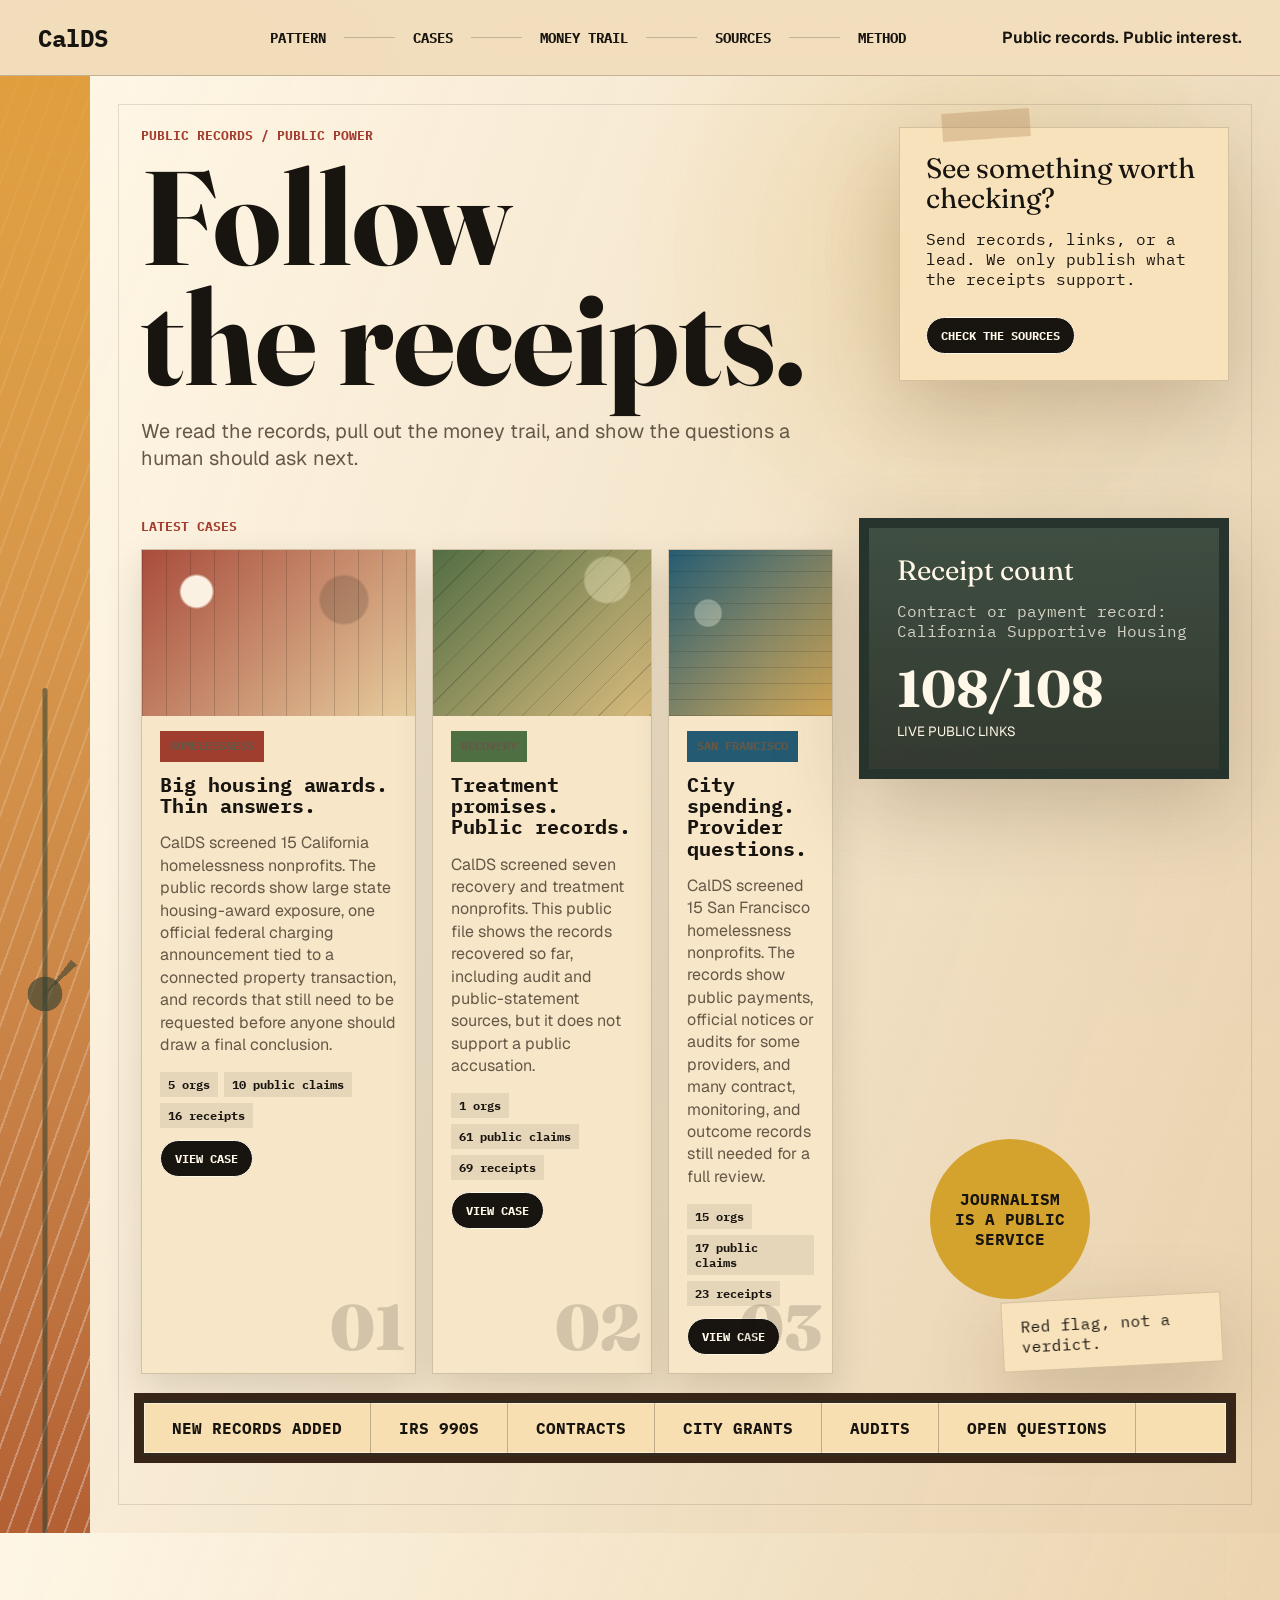
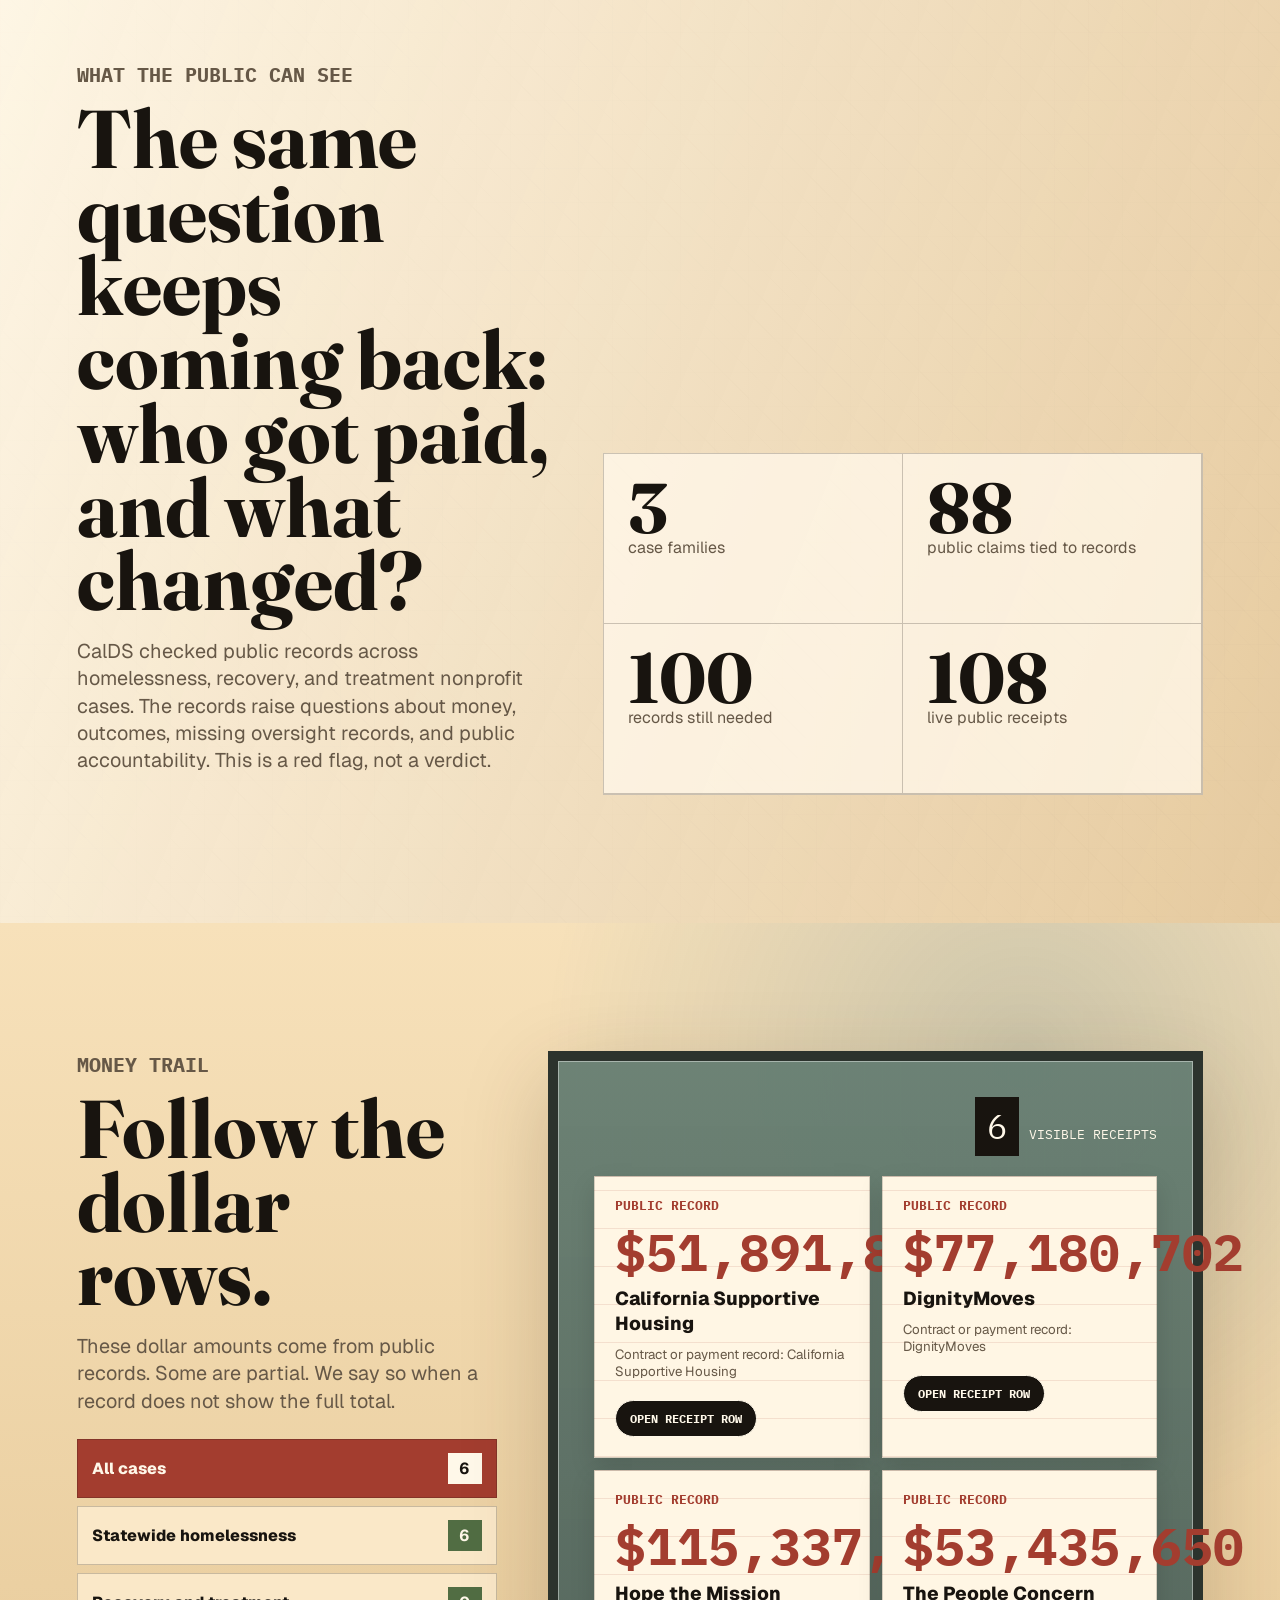
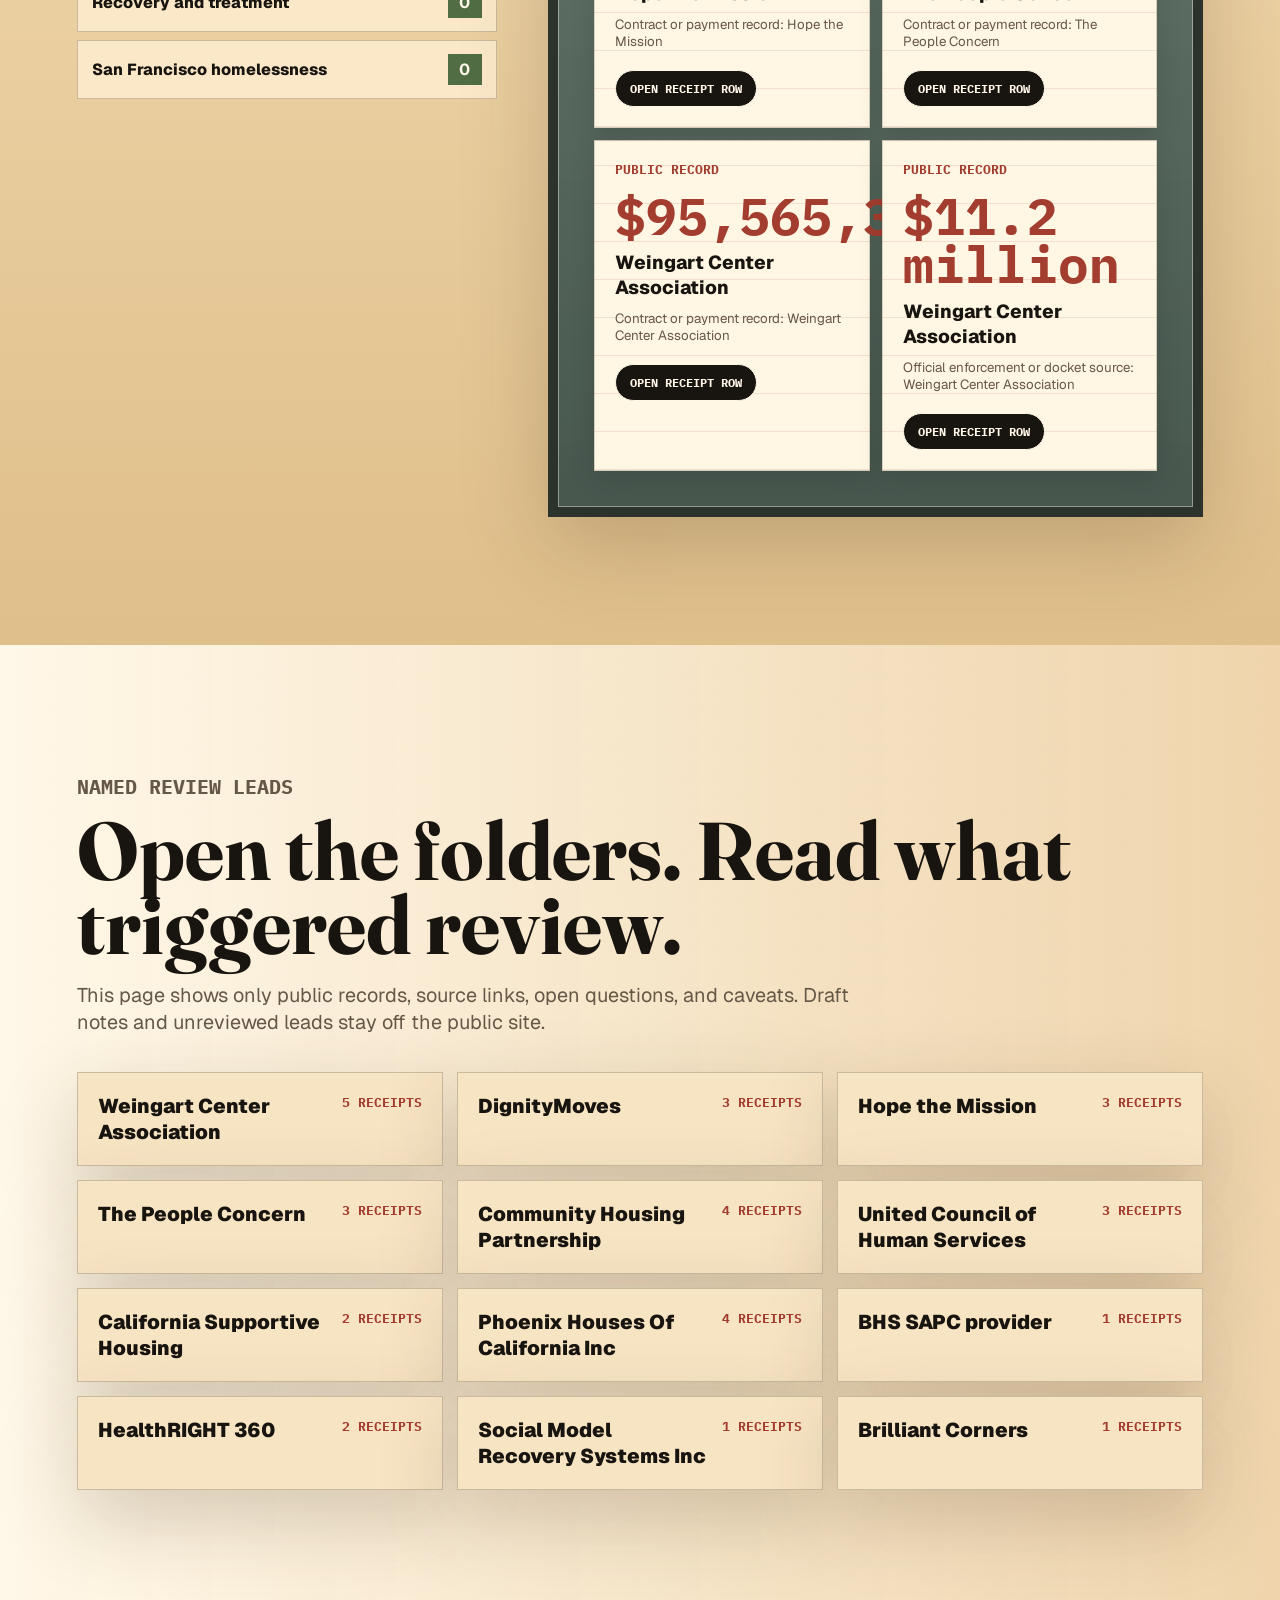
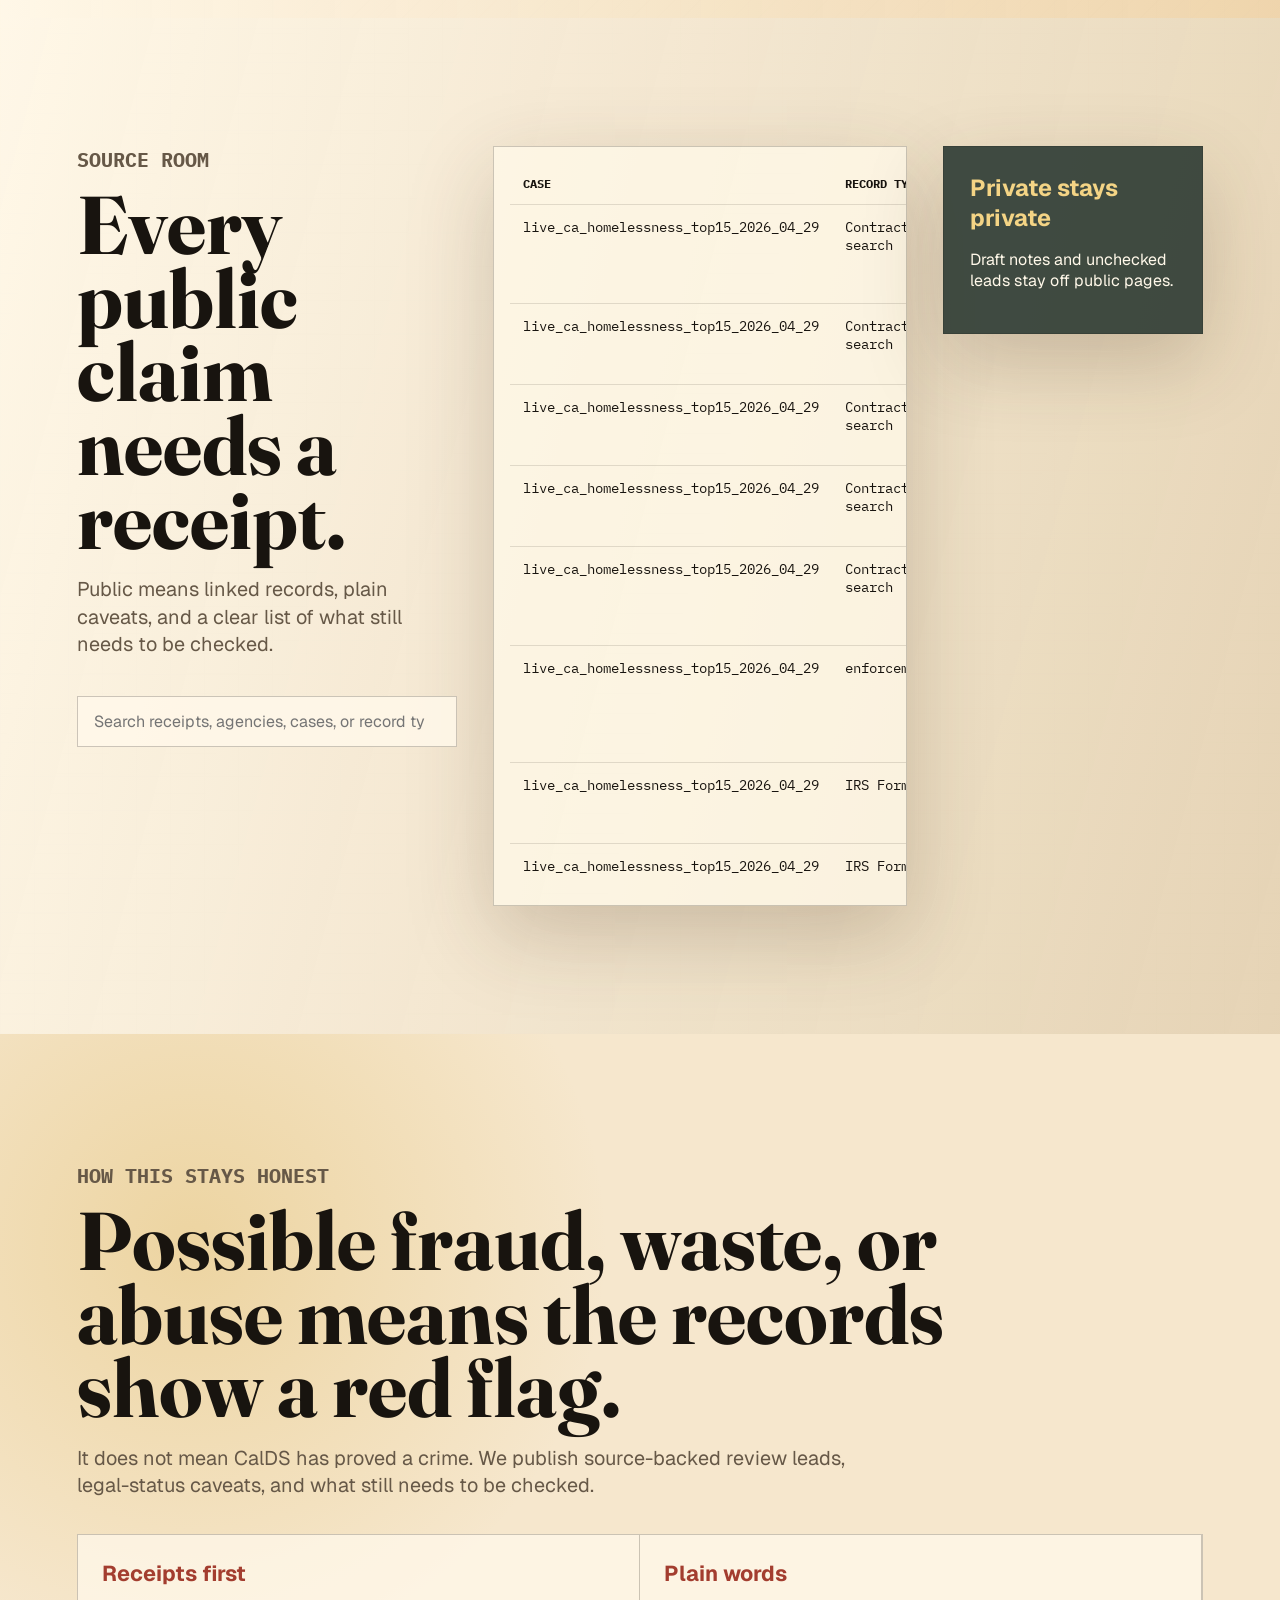
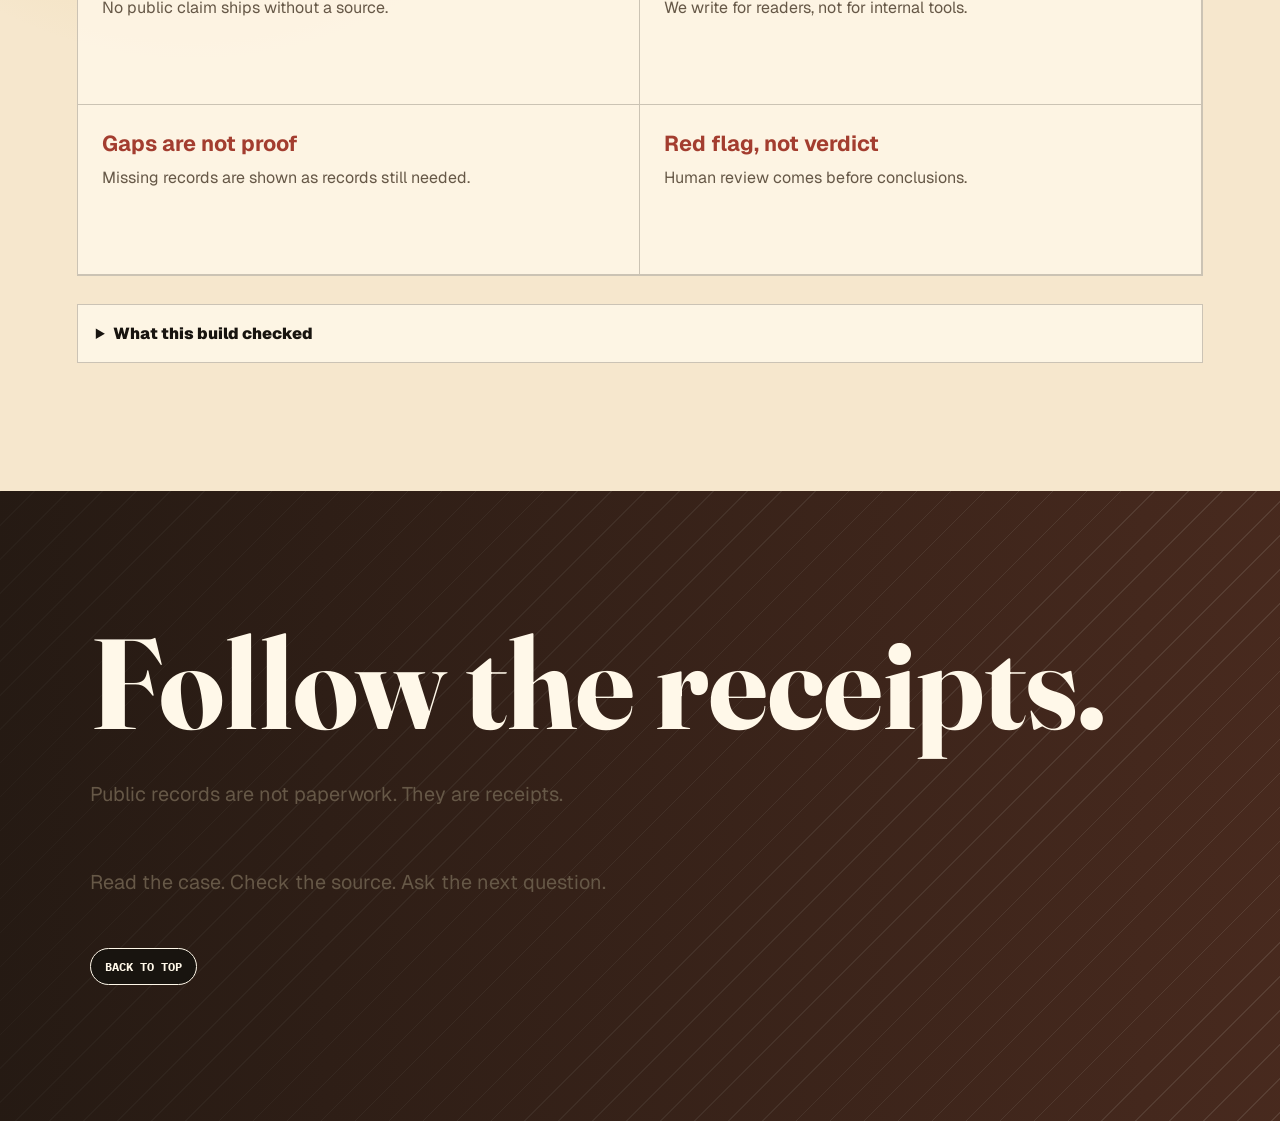
==== commit 295e318a: "Rebuild public case website" ====
--- a/index.html
+++ b/index.html
@@ -1,55 +1,56 @@
 <!doctype html>
 <html lang="en">
 <head>
+  <meta name="calds-build" content="editorial_publication_0c3c85970d23a1d6">
   <meta charset="utf-8">
   <meta name="viewport" content="width=device-width, initial-scale=1">
-  <meta name="calds-build" content="editorial_publication_0c3c85970d23a1d6">
   <title>Follow the Receipts | CalDS</title>
   <link rel="preconnect" href="https://fonts.googleapis.com">
   <link rel="preconnect" href="https://fonts.gstatic.com" crossorigin>
-  <link href="https://fonts.googleapis.com/css2?family=Space+Grotesk:wght@400;500;700&family=Fraunces:opsz,wght@9..144,600;9..144,800;9..144,900&family=IBM+Plex+Mono:wght@400;500;600;700&display=swap" rel="stylesheet">
+  <link href="https://fonts.googleapis.com/css2?family=Fraunces:opsz,wght@9..144,600;9..144,800;9..144,900&family=Geist:wght@400;520;650;760;900&family=IBM+Plex+Mono:wght@400;500;600;700&display=swap" rel="stylesheet">
   <link rel="stylesheet" href="styles.css">
 </head>
 <body>
-  <a class="skip-link" href="#cases">Skip to cases</a>
+
+  <a class="skip-link" href="#main">Skip to story</a>
   <nav class="record-rail" aria-label="Primary navigation">
-    <a class="brand" href="#top">CalDS</a>
+    <a class="brand" href="index.html">CalDS</a>
     <div class="rail-links">
-      <a href="#pattern">Pattern</a>
-      <a href="#cases">Cases</a>
-      <a href="#money">Money trail</a>
-      <a href="#sources">Sources</a>
-      <a href="#method">Method</a>
+      <a href="index.html#pattern">Pattern</a>
+      <a href="cases/">Cases</a>
+      <a href="index.html#money">Money trail</a>
+      <a href="sources/">Sources</a>
+      <a href="method/">Method</a>
     </div>
     <p>Public records. Public interest.</p>
   </nav>
 
-  <main id="top">
-    <header class="poster-hero">
+  <main id="main">
+    <header class="poster-hero" id="top">
       <div class="sun-strip" aria-hidden="true"></div>
       <section class="poster-sheet">
         <div class="poster-copy">
-          <p class="type-stamp">Public records / power accountability</p>
+          <p class="type-stamp">Public records / public power</p>
           <h1><span>Follow</span><span class="receipt-line"><span>the</span> <span>receipts.</span></span></h1>
-          <p class="dek">We dig through the records so you do not have to. Explore the cases. Check the money. Help keep California accountable.</p>
+          <p class="dek">We read the records, pull out the money trail, and show the questions a human should ask next.</p>
         </div>
         <aside class="tip-note">
-          <span>See something worth looking into?</span>
-          <p>Share documents, data, or details. Your tip could be the next story.</p>
-          <a href="mailto:tips@caldoge.ai">Send a tip</a>
+          <span>See something worth checking?</span>
+          <p>Send records, links, or a lead. We only publish what the receipts support.</p>
+          <a href="#sources">Check the sources</a>
         </aside>
         <section class="latest-wall" aria-label="Latest cases">
           <p class="wall-label">Latest cases</p>
           <div class="case-strip">
-            <article class="case-ticket reveal" data-case="live_ca_homelessness_top15_2026_04_29" style="--case-color:#a94935">
-              <a class="case-ticket__photo" href="cases/live_ca_homelessness_top15_2026_04_29/" aria-label="Open Statewide homelessness" style="background-image:url('https://picsum.photos/seed/calds-homelessness-civic-record/900/620')"></a>
+            <article class="case-ticket reveal" data-case="live_ca_homelessness_top15_2026_04_29" style="--case-color:#9f3d2f">
+              <a class="case-ticket__photo tone-civic" href="cases/live_ca_homelessness_top15_2026_04_29/" aria-label="Open Statewide homelessness"></a>
               <div class="case-ticket__body">
                 <p class="case-ticket__label">Homelessness</p>
-                <h3>Millions spent. Where did it go?</h3>
-                <p>Entities selected for deep review: Hope the Mission, Weingart Center Association, DignityMoves, The People Concern, California Supportive Housing.</p>
+                <h3>Big housing awards. Thin answers.</h3>
+                <p>CalDS screened 15 California homelessness nonprofits. The public records show large state housing-award exposure, one official federal charging announcement tied to a connected property transaction, and records that still need to be requested before anyone should draw a final conclusion.</p>
                 <div class="case-ticket__meta">
                   <span>5 orgs</span>
-                  <span>16 claims</span>
+                  <span>10 public claims</span>
                   <span>16 receipts</span>
                 </div>
                 <a class="paper-link" href="cases/live_ca_homelessness_top15_2026_04_29/">View case</a>
@@ -57,15 +58,15 @@
               <span class="case-ticket__number">01</span>
             </article>
 
-            <article class="case-ticket reveal" data-case="live_ca_recovery_ngos_2026_04_24" style="--case-color:#57774e">
-              <a class="case-ticket__photo" href="cases/live_ca_recovery_ngos_2026_04_24/" aria-label="Open Recovery and treatment" style="background-image:url('https://picsum.photos/seed/calds-recovery-records/900/620')"></a>
+            <article class="case-ticket reveal" data-case="live_ca_recovery_ngos_2026_04_24" style="--case-color:#4e6f42">
+              <a class="case-ticket__photo tone-field" href="cases/live_ca_recovery_ngos_2026_04_24/" aria-label="Open Recovery and treatment"></a>
               <div class="case-ticket__body">
                 <p class="case-ticket__label">Recovery</p>
-                <h3>Treatment promises. What worked?</h3>
-                <p>Entities selected for deep review: Phoenix Houses Of California Inc.</p>
+                <h3>Treatment promises. Public records.</h3>
+                <p>CalDS screened seven recovery and treatment nonprofits. This public file shows the records recovered so far, including audit and public-statement sources, but it does not support a public accusation.</p>
                 <div class="case-ticket__meta">
                   <span>1 orgs</span>
-                  <span>69 claims</span>
+                  <span>61 public claims</span>
                   <span>69 receipts</span>
                 </div>
                 <a class="paper-link" href="cases/live_ca_recovery_ngos_2026_04_24/">View case</a>
@@ -73,15 +74,15 @@
               <span class="case-ticket__number">02</span>
             </article>
 
-            <article class="case-ticket reveal" data-case="live_ca_sf_homelessness_complex" style="--case-color:#255d74">
-              <a class="case-ticket__photo" href="cases/live_ca_sf_homelessness_complex/" aria-label="Open San Francisco homelessness" style="background-image:url('https://picsum.photos/seed/calds-san-francisco-civic/900/620')"></a>
+            <article class="case-ticket reveal" data-case="live_ca_sf_homelessness_complex" style="--case-color:#245b72">
+              <a class="case-ticket__photo tone-bay" href="cases/live_ca_sf_homelessness_complex/" aria-label="Open San Francisco homelessness"></a>
               <div class="case-ticket__body">
                 <p class="case-ticket__label">San Francisco</p>
-                <h3>Programs on paper. Results in doubt?</h3>
-                <p>Entities selected for deep review: Tenderloin Housing Clinic Inc, Episcopal Community Svcs of SF Inc, Five Keys Schools And Programs, Community Housing Partnership, Providence Foundation of San Francisco...</p>
+                <h3>City spending. Provider questions.</h3>
+                <p>CalDS screened 15 San Francisco homelessness nonprofits. The records show public payments, official notices or audits for some providers, and many contract, monitoring, and outcome records still needed for a full review.</p>
                 <div class="case-ticket__meta">
                   <span>15 orgs</span>
-                  <span>23 claims</span>
+                  <span>17 public claims</span>
                   <span>23 receipts</span>
                 </div>
                 <a class="paper-link" href="cases/live_ca_sf_homelessness_complex/">View case</a>
@@ -91,21 +92,14 @@
             </div>
         </section>
         <aside class="recent-source">
-          <span>Recent source</span>
-          <p>Contract and payment acquisition status: California Supportive Housing</p>
+          <span>Receipt count</span>
+          <p>Contract or payment record: California Supportive Housing</p>
           <strong>108/108</strong>
-          <small>live receipts</small>
+          <small>live public links</small>
         </aside>
-        <div class="capitol-postcard" aria-hidden="true"></div>
-        <div class="curiosity-sign" aria-hidden="true"><span>California counts on curiosity</span></div>
+        <p class="verdict-note">Red flag, not a verdict.</p>
         <div class="public-service">Journalism is a public service</div>
-        <p class="verdict-note">This is a red flag, not a verdict.</p>
-        <aside class="newsletter-note">
-          <b>Stay in the loop</b>
-          <p>New case updates and document drops.</p>
-          <span>Your email</span>
-        </aside>
-        <div class="marquee" aria-hidden="true"><span>New records added</span><span>IRS 990s</span><span>Contracts</span><span>City grants</span><span>Audits</span><span>Explore what is new</span></div>
+        <div class="marquee" aria-hidden="true"><span>New records added</span><span>IRS 990s</span><span>Contracts</span><span>City grants</span><span>Audits</span><span>Open questions</span></div>
       </section>
     </header>
 
@@ -117,7 +111,7 @@
       </div>
       <div class="record-grid">
         <article><b>3</b><span>case families</span></article>
-        <article><b>108</b><span>source-backed public claims</span></article>
+        <article><b>88</b><span>public claims tied to records</span></article>
         <article><b>100</b><span>records still needed</span></article>
         <article><b>108</b><span>live public receipts</span></article>
       </div>
@@ -125,9 +119,9 @@
 
     <section class="chapter money-machine" id="money">
       <div class="machine-copy">
-        <p class="type-stamp">Money trail records machine</p>
-        <h2>Filter the receipt roll.</h2>
-        <p>The current exported dollar rows are source-backed and partial unless the receipt says they are a full total. Filters now show counts and a clear empty state.</p>
+        <p class="type-stamp">Money trail</p>
+        <h2>Follow the dollar rows.</h2>
+        <p>These dollar amounts come from public records. Some are partial. We say so when a record does not show the full total.</p>
         <div class="filter-tabs" aria-label="Filter money trail by case"><button class="filter-tab is-active" type="button" data-money-filter="all"><span>All cases</span><b>6</b></button><button class="filter-tab" type="button" data-money-filter="live_ca_homelessness_top15_2026_04_29"><span>Statewide homelessness</span><b>6</b></button><button class="filter-tab" type="button" data-money-filter="live_ca_recovery_ngos_2026_04_24"><span>Recovery and treatment</span><b>0</b></button><button class="filter-tab" type="button" data-money-filter="live_ca_sf_homelessness_complex"><span>San Francisco homelessness</span><b>0</b></button></div>
       </div>
       <div class="receipt-machine">
@@ -137,51 +131,51 @@
               <div class="receipt-card__stub">Public record</div>
               <strong>$51,891,854</strong>
               <p>California Supportive Housing</p>
-              <small>Contract and payment acquisition status: California Supportive Housing</small>
-              <button class="source-jump" type="button" data-source="source_aed0b285da2580f7">View receipt</button>
+              <small>Contract or payment record: California Supportive Housing</small>
+              <button class="source-jump" type="button" data-source="source_aed0b285da2580f7">Open receipt row</button>
             </article>
 
             <article class="receipt-card reveal" data-case="live_ca_homelessness_top15_2026_04_29">
               <div class="receipt-card__stub">Public record</div>
               <strong>$77,180,702</strong>
               <p>DignityMoves</p>
-              <small>Contract and payment acquisition status: DignityMoves</small>
-              <button class="source-jump" type="button" data-source="source_623e8384c050cac1">View receipt</button>
+              <small>Contract or payment record: DignityMoves</small>
+              <button class="source-jump" type="button" data-source="source_623e8384c050cac1">Open receipt row</button>
             </article>
 
             <article class="receipt-card reveal" data-case="live_ca_homelessness_top15_2026_04_29">
               <div class="receipt-card__stub">Public record</div>
               <strong>$115,337,991</strong>
               <p>Hope the Mission</p>
-              <small>Contract and payment acquisition status: Hope the Mission</small>
-              <button class="source-jump" type="button" data-source="source_24b3eae831438e36">View receipt</button>
+              <small>Contract or payment record: Hope the Mission</small>
+              <button class="source-jump" type="button" data-source="source_24b3eae831438e36">Open receipt row</button>
             </article>
 
             <article class="receipt-card reveal" data-case="live_ca_homelessness_top15_2026_04_29">
               <div class="receipt-card__stub">Public record</div>
               <strong>$53,435,650</strong>
               <p>The People Concern</p>
-              <small>Contract and payment acquisition status: The People Concern</small>
-              <button class="source-jump" type="button" data-source="source_98b8fc83c977ef43">View receipt</button>
+              <small>Contract or payment record: The People Concern</small>
+              <button class="source-jump" type="button" data-source="source_98b8fc83c977ef43">Open receipt row</button>
             </article>
 
             <article class="receipt-card reveal" data-case="live_ca_homelessness_top15_2026_04_29">
               <div class="receipt-card__stub">Public record</div>
               <strong>$95,565,300</strong>
               <p>Weingart Center Association</p>
-              <small>Contract and payment acquisition status: Weingart Center Association</small>
-              <button class="source-jump" type="button" data-source="source_82cf4e7d5e876356">View receipt</button>
+              <small>Contract or payment record: Weingart Center Association</small>
+              <button class="source-jump" type="button" data-source="source_82cf4e7d5e876356">Open receipt row</button>
             </article>
 
             <article class="receipt-card reveal" data-case="live_ca_homelessness_top15_2026_04_29">
               <div class="receipt-card__stub">Public record</div>
-              <strong>$11.2</strong>
+              <strong>$11.2 million</strong>
               <p>Weingart Center Association</p>
-              <small>Official enforcement/docket triage source: Weingart Center Association</small>
-              <button class="source-jump" type="button" data-source="source_2c61fae7fe11eb0a">View receipt</button>
+              <small>Official enforcement or docket source: Weingart Center Association</small>
+              <button class="source-jump" type="button" data-source="source_2c61fae7fe11eb0a">Open receipt row</button>
             </article>
             </div>
-        <p class="empty-money" hidden>No exported dollar receipt rows for this case yet. The case still has source receipts in the source room.</p>
+        <p class="empty-money" hidden>No dollar records are shown for this case yet. Open the sources to see the public records we have.</p>
       </div>
     </section>
 
@@ -189,7 +183,7 @@
       <div class="chapter-copy">
         <p class="type-stamp">Named review leads</p>
         <h2>Open the folders. Read what triggered review.</h2>
-        <p>These are public-facing review leads. Raw runs, drafts, local files, and internal reasoning stay private unless they are turned into source-backed public claims.</p>
+        <p>This page shows only public records, source links, open questions, and caveats. Draft notes and unreviewed leads stay off the public site.</p>
       </div>
       <div class="folder-grid">
             <details class="entity-folder reveal">
@@ -198,8 +192,8 @@
                 <small>5 receipts</small>
               </summary>
               <div>
-                <p>CalDS shows only source-backed service descriptions. If no public service page was recovered, the public story says so.</p>
-                <ul><li>Weingart Center Association has $95,565,300 in California Department of Housing and Community Development award-list exposure across 3 project entries.</li><li>Latest matched Form 990 filing for Weingart Center Association: Employer Identification Number 956054617, tax period year 2023.</li><li>Entity: Weingart Center Association.</li></ul>
+                <p>No source-backed service description is shown in this public export.</p>
+                <ul><li>An official federal press release dated October 16, 2025 says Steven Taylor was charged with seven counts of bank fraud, one count of aggravated identity theft, and one...</li><li>Weingart Center Association has $95,565,300 in California Department of Housing and Community Development award-list exposure across 3 project entries.</li><li>Latest matched Form 990 filing for Weingart Center Association: Employer Identification Number 956054617, tax period year 2023.</li></ul>
               </div>
             </details>
 
@@ -209,8 +203,8 @@
                 <small>3 receipts</small>
               </summary>
               <div>
-                <p>CalDS shows only source-backed service descriptions. If no public service page was recovered, the public story says so.</p>
-                <ul><li>DignityMoves has $77,180,702 in California Department of Housing and Community Development award-list exposure across 3 project entries.</li><li>Latest matched Form 990 filing for DignityMoves: Employer Identification Number 871111468, tax period year 2023.</li><li>Entity: DignityMoves.</li></ul>
+                <p>No source-backed service description is shown in this public export.</p>
+                <ul><li>DignityMoves has $77,180,702 in California Department of Housing and Community Development award-list exposure across 3 project entries.</li><li>Latest matched Form 990 filing for DignityMoves: Employer Identification Number 871111468, tax period year 2023.</li></ul>
               </div>
             </details>
 
@@ -220,8 +214,8 @@
                 <small>3 receipts</small>
               </summary>
               <div>
-                <p>CalDS shows only source-backed service descriptions. If no public service page was recovered, the public story says so.</p>
-                <ul><li>Hope the Mission has $115,337,991 in California Department of Housing and Community Development award-list exposure across 5 project entries.</li><li>Latest matched Form 990 filing for Hope the Mission: Employer Identification Number 272053273, tax period year 2023.</li><li>Entity: Hope the Mission.</li></ul>
+                <p>No source-backed service description is shown in this public export.</p>
+                <ul><li>Hope the Mission has $115,337,991 in California Department of Housing and Community Development award-list exposure across 5 project entries.</li><li>Latest matched Form 990 filing for Hope the Mission: Employer Identification Number 272053273, tax period year 2023.</li></ul>
               </div>
             </details>
 
@@ -231,8 +225,8 @@
                 <small>3 receipts</small>
               </summary>
               <div>
-                <p>CalDS shows only source-backed service descriptions. If no public service page was recovered, the public story says so.</p>
-                <ul><li>The People Concern has $53,435,650 in California Department of Housing and Community Development award-list exposure across 2 project entries.</li><li>Latest matched Form 990 filing for The People Concern: Employer Identification Number 956143865, tax period year 2023.</li><li>Entity: The People Concern.</li></ul>
+                <p>No source-backed service description is shown in this public export.</p>
+                <ul><li>The People Concern has $53,435,650 in California Department of Housing and Community Development award-list exposure across 2 project entries.</li><li>Latest matched Form 990 filing for The People Concern: Employer Identification Number 956143865, tax period year 2023.</li></ul>
               </div>
             </details>
 
@@ -242,8 +236,19 @@
                 <small>4 receipts</small>
               </summary>
               <div>
-                <p>CalDS shows only source-backed service descriptions. If no public service page was recovered, the public story says so.</p>
-                <ul><li>Latest matched Form 990 filing for Community Housing Partnership: Employer Identification Number 943112338, tax period year 2023.</li><li>Official enforcement row already recovered: True.</li><li>A San Francisco Controller announcement and audit report identify HomeRise, formerly Community Housing Partnership, as the provider in an audit of City-funded housing for...</li></ul>
+                <p>No source-backed service description is shown in this public export.</p>
+                <ul><li>A San Francisco Controller announcement and audit report identify HomeRise, formerly Community Housing Partnership, as the provider in an audit of City-funded housing...</li><li>Latest matched Form 990 filing for Community Housing Partnership: Employer Identification Number 943112338, tax period year 2023.</li></ul>
+              </div>
+            </details>
+
+            <details class="entity-folder reveal">
+              <summary>
+                <span>United Council of Human Services</span>
+                <small>3 receipts</small>
+              </summary>
+              <div>
+                <p>No source-backed service description is shown in this public export.</p>
+                <ul><li>San Francisco issued an official notice that United Council of Human Services was found to be in violation of City agreements.</li><li>Latest matched Form 990 filing for United Council of Human Services: Employer Identification Number 942936270, tax period year 2020.</li></ul>
               </div>
             </details>
 
@@ -253,19 +258,8 @@
                 <small>2 receipts</small>
               </summary>
               <div>
-                <p>CalDS shows only source-backed service descriptions. If no public service page was recovered, the public story says so.</p>
-                <ul><li>California Supportive Housing has $51,891,854 in California Department of Housing and Community Development award-list exposure across 2 project entries.</li><li>Entity: California Supportive Housing.</li><li>California Supportive Housing has $51,891,854 in California Department of Housing and Community Development award-list exposure across 2 project entries.</li></ul>
-              </div>
-            </details>
-
-            <details class="entity-folder reveal">
-              <summary>
-                <span>United Council of Human Services</span>
-                <small>3 receipts</small>
-              </summary>
-              <div>
-                <p>CalDS shows only source-backed service descriptions. If no public service page was recovered, the public story says so.</p>
-                <ul><li>Latest matched Form 990 filing for United Council of Human Services: Employer Identification Number 942936270, tax period year 2020.</li><li>Official enforcement row already recovered: True.</li><li>San Francisco issued an official notice that United Council of Human Services was found to be in violation of City agreements.</li></ul>
+                <p>No source-backed service description is shown in this public export.</p>
+                <ul><li>California Supportive Housing has $51,891,854 in California Department of Housing and Community Development award-list exposure across 2 project entries.</li></ul>
               </div>
             </details>
 
@@ -275,41 +269,8 @@
                 <small>4 receipts</small>
               </summary>
               <div>
-                <p>CalDS shows only source-backed service descriptions. If no public service page was recovered, the public story says so.</p>
-                <ul><li>Federal Audit Clearinghouse general-table record for Phoenix Houses Of California Inc.</li><li>Federal Audit Clearinghouse general-table record for Phoenix Houses Of California Inc.</li></ul>
-              </div>
-            </details>
-
-            <details class="entity-folder reveal">
-              <summary>
-                <span>Catholic Charities</span>
-                <small>2 receipts</small>
-              </summary>
-              <div>
-                <p>CalDS shows only source-backed service descriptions. If no public service page was recovered, the public story says so.</p>
-                <ul><li>Latest matched Form 990 filing for Catholic Charities: Employer Identification Number 953516461, tax period year 2024.</li><li>Public or official statement pages fetched: 1 of 1.</li></ul>
-              </div>
-            </details>
-
-            <details class="entity-folder reveal">
-              <summary>
-                <span>Tenderloin Housing Clinic Inc</span>
-                <small>2 receipts</small>
-              </summary>
-              <div>
-                <p>CalDS shows only source-backed service descriptions. If no public service page was recovered, the public story says so.</p>
-                <ul><li>Latest matched Form 990 filing for Tenderloin Housing Clinic Inc: Employer Identification Number 942681706, tax period year 2023.</li><li>Public or official statement pages fetched: 1 of 1.</li></ul>
-              </div>
-            </details>
-
-            <details class="entity-folder reveal">
-              <summary>
-                <span>Tenderloin Neighborhood Development Corp</span>
-                <small>3 receipts</small>
-              </summary>
-              <div>
-                <p>CalDS shows only source-backed service descriptions. If no public service page was recovered, the public story says so.</p>
-                <ul><li>Latest matched Form 990 filing for Tenderloin Neighborhood Development Corp: Employer Identification Number 942761808, tax period year 2023.</li><li>Public or official statement pages fetched: 1 of 1.</li></ul>
+                <p>No source-backed service description is shown in this public export.</p>
+                <ul><li>Federal Audit Clearinghouse general-table record for Phoenix Houses Of California Inc.</li></ul>
               </div>
             </details>
 
@@ -319,8 +280,41 @@
                 <small>1 receipts</small>
               </summary>
               <div>
-                <p>CalDS publishes only source-backed descriptions recovered in the run.</p>
+                <p>No source-backed service description is shown in this public export.</p>
                 <ul><li>Los Angeles County Auditor-Controller fiscal compliance review: BHS SAPC provider Source URI...</li></ul>
+              </div>
+            </details>
+
+            <details class="entity-folder reveal">
+              <summary>
+                <span>HealthRIGHT 360</span>
+                <small>2 receipts</small>
+              </summary>
+              <div>
+                <p>No source-backed service description is shown in this public export.</p>
+                <ul><li>Official court website calendar page surfaced a HealthRIGHT 360 party-name hit for case VENCI00555357. This is a court-calendar search result only; it is not a merits...</li></ul>
+              </div>
+            </details>
+
+            <details class="entity-folder reveal">
+              <summary>
+                <span>Social Model Recovery Systems Inc</span>
+                <small>1 receipts</small>
+              </summary>
+              <div>
+                <p>No source-backed service description is shown in this public export.</p>
+                <ul><li>Official Social Model Recovery Systems Programs/Services Social Model Recovery Systems, Inc.</li></ul>
+              </div>
+            </details>
+
+            <details class="entity-folder reveal">
+              <summary>
+                <span>Brilliant Corners</span>
+                <small>1 receipts</small>
+              </summary>
+              <div>
+                <p>No source-backed service description is shown in this public export.</p>
+                <ul><li>Latest matched Form 990 filing for Brilliant Corners: Employer Identification Number 562379862, tax period year 2023.</li></ul>
               </div>
             </details>
             </div>
@@ -330,49 +324,49 @@
       <div class="source-room__intro">
         <p class="type-stamp">Source room</p>
         <h2>Every public claim needs a receipt.</h2>
-        <p>Public: source links, citation status, blocked-record explanations, caveats. Private: raw runs, local artifact paths, draft reasoning, and unreviewed hypotheses.</p>
+        <p>Public means linked records, plain caveats, and a clear list of what still needs to be checked.</p>
         <input id="sourceSearch" class="source-search" type="search" placeholder="Search receipts, agencies, cases, or record types" aria-label="Search sources">
       </div>
       <div class="source-cabinet">
         <table class="source-table">
-          <thead><tr><th>Case</th><th>Source family</th><th>Title</th><th>Status</th><th>Receipt</th></tr></thead>
+          <thead><tr><th>Case</th><th>Record type</th><th>Title</th><th>Status</th><th>Receipt</th></tr></thead>
           <tbody>
             <tr data-source-id="source_aed0b285da2580f7" data-case="live_ca_homelessness_top15_2026_04_29">
               <td>live_ca_homelessness_top15_2026_04_29</td>
-              <td>Contract and payment acquisition gap record</td>
-              <td>Contract and payment acquisition status: California Supportive Housing</td>
+              <td>Contract or payment record search</td>
+              <td>Contract or payment record: California Supportive Housing</td>
               <td>Live</td>
               <td><a href="https://www.hcd.ca.gov/funding/homekey/funding-overview" target="_blank" rel="noreferrer">Open receipt</a></td>
             </tr>
 
             <tr data-source-id="source_623e8384c050cac1" data-case="live_ca_homelessness_top15_2026_04_29">
               <td>live_ca_homelessness_top15_2026_04_29</td>
-              <td>Contract and payment acquisition gap record</td>
-              <td>Contract and payment acquisition status: DignityMoves</td>
+              <td>Contract or payment record search</td>
+              <td>Contract or payment record: DignityMoves</td>
               <td>Live</td>
               <td><a href="https://www.hcd.ca.gov/funding/homekey/funding-overview" target="_blank" rel="noreferrer">Open receipt</a></td>
             </tr>
 
             <tr data-source-id="source_24b3eae831438e36" data-case="live_ca_homelessness_top15_2026_04_29">
               <td>live_ca_homelessness_top15_2026_04_29</td>
-              <td>Contract and payment acquisition gap record</td>
-              <td>Contract and payment acquisition status: Hope the Mission</td>
+              <td>Contract or payment record search</td>
+              <td>Contract or payment record: Hope the Mission</td>
               <td>Live</td>
               <td><a href="https://www.hcd.ca.gov/funding/homekey/funding-overview" target="_blank" rel="noreferrer">Open receipt</a></td>
             </tr>
 
             <tr data-source-id="source_98b8fc83c977ef43" data-case="live_ca_homelessness_top15_2026_04_29">
               <td>live_ca_homelessness_top15_2026_04_29</td>
-              <td>Contract and payment acquisition gap record</td>
-              <td>Contract and payment acquisition status: The People Concern</td>
+              <td>Contract or payment record search</td>
+              <td>Contract or payment record: The People Concern</td>
               <td>Live</td>
               <td><a href="https://www.hcd.ca.gov/funding/homekey/funding-overview" target="_blank" rel="noreferrer">Open receipt</a></td>
             </tr>
 
             <tr data-source-id="source_82cf4e7d5e876356" data-case="live_ca_homelessness_top15_2026_04_29">
               <td>live_ca_homelessness_top15_2026_04_29</td>
-              <td>Contract and payment acquisition gap record</td>
-              <td>Contract and payment acquisition status: Weingart Center Association</td>
+              <td>Contract or payment record search</td>
+              <td>Contract or payment record: Weingart Center Association</td>
               <td>Live</td>
               <td><a href="https://www.hcd.ca.gov/funding/homekey/funding-overview" target="_blank" rel="noreferrer">Open receipt</a></td>
             </tr>
@@ -387,32 +381,32 @@
 
             <tr data-source-id="source_7c26a981736f8012" data-case="live_ca_homelessness_top15_2026_04_29">
               <td>live_ca_homelessness_top15_2026_04_29</td>
-              <td>irs_990_raw_artifact</td>
-              <td>Internal Revenue Service Form 990 acquisition status: DignityMoves</td>
+              <td>IRS Form 990 record</td>
+              <td>IRS Form 990 record: DignityMoves</td>
               <td>Live</td>
               <td><a href="https://apps.irs.gov/pub/epostcard/990/xml/2024/2024_TEOS_XML_07A.zip" target="_blank" rel="noreferrer">Open receipt</a></td>
             </tr>
 
             <tr data-source-id="source_7d071dd160e1c081" data-case="live_ca_homelessness_top15_2026_04_29">
               <td>live_ca_homelessness_top15_2026_04_29</td>
-              <td>irs_990_raw_artifact</td>
-              <td>Internal Revenue Service Form 990 acquisition status: Hope the Mission</td>
+              <td>IRS Form 990 record</td>
+              <td>IRS Form 990 record: Hope the Mission</td>
               <td>Live</td>
               <td><a href="https://apps.irs.gov/pub/epostcard/990/xml/2024/2024_TEOS_XML_11A.zip" target="_blank" rel="noreferrer">Open receipt</a></td>
             </tr>
 
             <tr data-source-id="source_ff7add9be3fc69ad" data-case="live_ca_homelessness_top15_2026_04_29">
               <td>live_ca_homelessness_top15_2026_04_29</td>
-              <td>irs_990_raw_artifact</td>
-              <td>Internal Revenue Service Form 990 acquisition status: The People Concern</td>
+              <td>IRS Form 990 record</td>
+              <td>IRS Form 990 record: The People Concern</td>
               <td>Live</td>
               <td><a href="https://apps.irs.gov/pub/epostcard/990/xml/2024/2024_TEOS_XML_05A.zip" target="_blank" rel="noreferrer">Open receipt</a></td>
             </tr>
 
             <tr data-source-id="source_c7efdea6410205a5" data-case="live_ca_homelessness_top15_2026_04_29">
               <td>live_ca_homelessness_top15_2026_04_29</td>
-              <td>irs_990_raw_artifact</td>
-              <td>Internal Revenue Service Form 990 acquisition status: Weingart Center Association</td>
+              <td>IRS Form 990 record</td>
+              <td>IRS Form 990 record: Weingart Center Association</td>
               <td>Live</td>
               <td><a href="https://apps.irs.gov/pub/epostcard/990/xml/2024/2024_TEOS_XML_03A.zip" target="_blank" rel="noreferrer">Open receipt</a></td>
             </tr>
@@ -428,7 +422,7 @@
             <tr data-source-id="source_2c61fae7fe11eb0a" data-case="live_ca_homelessness_top15_2026_04_29">
               <td>live_ca_homelessness_top15_2026_04_29</td>
               <td>Official enforcement or docket source</td>
-              <td>Official enforcement/docket triage source: Weingart Center Association</td>
+              <td>Official enforcement or docket source: Weingart Center Association</td>
               <td>Live</td>
               <td><a href="https://www.fhfaoig.gov/sites/default/files/Beverly-Hills-Man-Arrested%2C-Brentwood-Man-Charged-in-Separate-Criminal-Cases-Linked-to-Fraud-in-Public-Homelessness-Funds.pdf" target="_blank" rel="noreferrer">Open receipt</a></td>
             </tr>
@@ -475,7 +469,7 @@
 
             <tr data-source-id="source_adbbcca616aebb11" data-case="live_ca_recovery_ngos_2026_04_24">
               <td>live_ca_recovery_ngos_2026_04_24</td>
-              <td>Downloaded Internal Revenue Service Form 990 machine-readable filing data</td>
+              <td>IRS Form 990 filing data</td>
               <td>Internal Revenue Service Form 990 summary source collection</td>
               <td>Live</td>
               <td><a href="https://apps.irs.gov/pub/epostcard/990/xml/2024/index_2024.csv" target="_blank" rel="noreferrer">Open receipt</a></td>
@@ -483,7 +477,7 @@
 
             <tr data-source-id="source_41bdb9549bd1d028" data-case="live_ca_recovery_ngos_2026_04_24">
               <td>live_ca_recovery_ngos_2026_04_24</td>
-              <td>Internal Revenue Service machine-readable filing-data availability manifest</td>
+              <td>IRS filing index</td>
               <td>Internal Revenue Service Form 990 summary source collection</td>
               <td>Live</td>
               <td><a href="https://apps.irs.gov/pub/epostcard/990/xml/2024/index_2024.csv" target="_blank" rel="noreferrer">Open receipt</a></td>
@@ -531,16 +525,16 @@
 
             <tr data-source-id="source_8322a0bb41e0ffb3" data-case="live_ca_recovery_ngos_2026_04_24">
               <td>live_ca_recovery_ngos_2026_04_24</td>
-              <td>California Department of Health Care Services adverse-status page manifest</td>
-              <td>California Department of Health Care Services adverse-status page machine-readability manifest</td>
+              <td>state adverse-status page</td>
+              <td>state adverse-status source index</td>
               <td>Live</td>
               <td><a href="https://www.dhcs.ca.gov/provgovpart/SUD-LCR/Pages/SUS-REV-NOV.aspx" target="_blank" rel="noreferrer">Open receipt</a></td>
             </tr>
 
             <tr data-source-id="source_6cfa3cd2284005e9" data-case="live_ca_recovery_ngos_2026_04_24">
               <td>live_ca_recovery_ngos_2026_04_24</td>
-              <td>California Department of Health Care Services adverse-status source discovery</td>
-              <td>California Department of Health Care Services adverse-status machine-readable source discovery manifest</td>
+              <td>California Department of Health Care Services adverse-status source</td>
+              <td>California Department of Health Care Services adverse-status source index</td>
               <td>Live</td>
               <td><a href="https://services7.arcgis.com/7MUwsS9z05YumJRZ/arcgis/rest/services/SUDS_Facilities_LCD_view/FeatureServer/7" target="_blank" rel="noreferrer">Open receipt</a></td>
             </tr>
@@ -555,7 +549,7 @@
 
             <tr data-source-id="source_e9181cca5602f3e6" data-case="live_ca_recovery_ngos_2026_04_24">
               <td>live_ca_recovery_ngos_2026_04_24</td>
-              <td>Court docket search manifest</td>
+              <td>court calendar search result</td>
               <td>Santa Barbara Superior Court calendar search hit: HealthRIGHT 360</td>
               <td>Live</td>
               <td><a href="https://www.santabarbara.courts.ca.gov/es/online-services/court-calendars/search-court-calendars/calendarios-judiciales-civil?case_type=All&amp;hearing_type=All&amp;keyword=&amp;order=field_party_name&amp;page=56&amp;sort=asc" target="_blank" rel="noreferrer">Open receipt</a></td>
@@ -595,7 +589,7 @@
 
             <tr data-source-id="source_3018c91ec8ae4153" data-case="live_ca_recovery_ngos_2026_04_24">
               <td>live_ca_recovery_ngos_2026_04_24</td>
-              <td>Parsed source document text index</td>
+              <td>Source document text</td>
               <td>Federal Audit Clearinghouse audit summary source collection</td>
               <td>Live</td>
               <td><a href="https://app.fac.gov/dissemination/report/pdf/2016-06-CENSUS-0000122774" target="_blank" rel="noreferrer">Open receipt</a></td>
@@ -636,7 +630,7 @@
             <tr data-source-id="source_ea17287c0256765e" data-case="live_ca_recovery_ngos_2026_04_24">
               <td>live_ca_recovery_ngos_2026_04_24</td>
               <td>Public statement source</td>
-              <td>Public statement page harvest: WestCare California Inc</td>
+              <td>Public statement page: WestCare California Inc</td>
               <td>Live</td>
               <td><a href="https://westcare.com/leadership/" target="_blank" rel="noreferrer">Open receipt</a></td>
             </tr>
@@ -1035,112 +1029,112 @@
 
             <tr data-source-id="source_beafc8e6b2faec8e" data-case="live_ca_sf_homelessness_complex">
               <td>live_ca_sf_homelessness_complex</td>
-              <td>irs_990_raw_artifact</td>
-              <td>Internal Revenue Service Form 990 acquisition status: Brilliant Corners</td>
+              <td>IRS Form 990 record</td>
+              <td>IRS Form 990 record: Brilliant Corners</td>
               <td>Live</td>
               <td><a href="https://apps.irs.gov/pub/epostcard/990/xml/2024/2024_TEOS_XML_05A.zip" target="_blank" rel="noreferrer">Open receipt</a></td>
             </tr>
 
             <tr data-source-id="source_4545e7396f339aaa" data-case="live_ca_sf_homelessness_complex">
               <td>live_ca_sf_homelessness_complex</td>
-              <td>irs_990_raw_artifact</td>
-              <td>Internal Revenue Service Form 990 acquisition status: Catholic Charities</td>
+              <td>IRS Form 990 record</td>
+              <td>IRS Form 990 record: Catholic Charities</td>
               <td>Live</td>
               <td><a href="https://apps.irs.gov/pub/epostcard/990/xml/2024/2024_TEOS_XML_10A.zip" target="_blank" rel="noreferrer">Open receipt</a></td>
             </tr>
 
             <tr data-source-id="source_06122086150a97e5" data-case="live_ca_sf_homelessness_complex">
               <td>live_ca_sf_homelessness_complex</td>
-              <td>irs_990_raw_artifact</td>
-              <td>Internal Revenue Service Form 990 acquisition status: Community Housing Partnership</td>
+              <td>IRS Form 990 record</td>
+              <td>IRS Form 990 record: Community Housing Partnership</td>
               <td>Live</td>
               <td><a href="https://apps.irs.gov/pub/epostcard/990/xml/2024/2024_TEOS_XML_11A.zip" target="_blank" rel="noreferrer">Open receipt</a></td>
             </tr>
 
             <tr data-source-id="source_d5646de584349230" data-case="live_ca_sf_homelessness_complex">
               <td>live_ca_sf_homelessness_complex</td>
-              <td>irs_990_raw_artifact</td>
-              <td>Internal Revenue Service Form 990 acquisition status: Compass Family Services</td>
+              <td>IRS Form 990 record</td>
+              <td>IRS Form 990 record: Compass Family Services</td>
               <td>Live</td>
               <td><a href="https://apps.irs.gov/pub/epostcard/990/xml/2024/2024_TEOS_XML_05A.zip" target="_blank" rel="noreferrer">Open receipt</a></td>
             </tr>
 
             <tr data-source-id="source_0ae5c78ea31712d0" data-case="live_ca_sf_homelessness_complex">
               <td>live_ca_sf_homelessness_complex</td>
-              <td>irs_990_raw_artifact</td>
-              <td>Internal Revenue Service Form 990 acquisition status: Episcopal Community Svcs of SF Inc</td>
+              <td>IRS Form 990 record</td>
+              <td>IRS Form 990 record: Episcopal Community Svcs of SF Inc</td>
               <td>Live</td>
               <td><a href="https://apps.irs.gov/pub/epostcard/990/xml/2025/2025_TEOS_XML_07A.zip" target="_blank" rel="noreferrer">Open receipt</a></td>
             </tr>
 
             <tr data-source-id="source_2f605c63ea06b6cd" data-case="live_ca_sf_homelessness_complex">
               <td>live_ca_sf_homelessness_complex</td>
-              <td>irs_990_raw_artifact</td>
-              <td>Internal Revenue Service Form 990 acquisition status: Five Keys Schools And Programs</td>
+              <td>IRS Form 990 record</td>
+              <td>IRS Form 990 record: Five Keys Schools And Programs</td>
               <td>Live</td>
               <td><a href="https://projects.propublica.org/nonprofits/organizations/810622701" target="_blank" rel="noreferrer">Open receipt</a></td>
             </tr>
 
             <tr data-source-id="source_5f745f1f1e12a9c2" data-case="live_ca_sf_homelessness_complex">
               <td>live_ca_sf_homelessness_complex</td>
-              <td>irs_990_raw_artifact</td>
-              <td>Internal Revenue Service Form 990 acquisition status: Hamilton Families</td>
+              <td>IRS Form 990 record</td>
+              <td>IRS Form 990 record: Hamilton Families</td>
               <td>Live</td>
               <td><a href="https://apps.irs.gov/pub/epostcard/990/xml/2024/2024_TEOS_XML_05A.zip" target="_blank" rel="noreferrer">Open receipt</a></td>
             </tr>
 
             <tr data-source-id="source_f7e275ee394ae375" data-case="live_ca_sf_homelessness_complex">
               <td>live_ca_sf_homelessness_complex</td>
-              <td>irs_990_raw_artifact</td>
-              <td>Internal Revenue Service Form 990 acquisition status: Heluna Health</td>
+              <td>IRS Form 990 record</td>
+              <td>IRS Form 990 record: Heluna Health</td>
               <td>Live</td>
               <td><a href="https://apps.irs.gov/pub/epostcard/990/xml/2024/2024_TEOS_XML_03A.zip" target="_blank" rel="noreferrer">Open receipt</a></td>
             </tr>
 
             <tr data-source-id="source_d78d1f32934356e6" data-case="live_ca_sf_homelessness_complex">
               <td>live_ca_sf_homelessness_complex</td>
-              <td>irs_990_raw_artifact</td>
-              <td>Internal Revenue Service Form 990 acquisition status: Larkin Street Youth Services</td>
+              <td>IRS Form 990 record</td>
+              <td>IRS Form 990 record: Larkin Street Youth Services</td>
               <td>Live</td>
               <td><a href="https://apps.irs.gov/pub/epostcard/990/xml/2024/2024_TEOS_XML_05A.zip" target="_blank" rel="noreferrer">Open receipt</a></td>
             </tr>
 
             <tr data-source-id="source_907b723ea823cbaa" data-case="live_ca_sf_homelessness_complex">
               <td>live_ca_sf_homelessness_complex</td>
-              <td>irs_990_raw_artifact</td>
-              <td>Internal Revenue Service Form 990 acquisition status: Providence Foundation of San Francisco</td>
+              <td>IRS Form 990 record</td>
+              <td>IRS Form 990 record: Providence Foundation of San Francisco</td>
               <td>Live</td>
               <td><a href="https://apps.irs.gov/pub/epostcard/990/xml/2024/2024_TEOS_XML_11A.zip" target="_blank" rel="noreferrer">Open receipt</a></td>
             </tr>
 
             <tr data-source-id="source_868778ebc063f7b1" data-case="live_ca_sf_homelessness_complex">
               <td>live_ca_sf_homelessness_complex</td>
-              <td>irs_990_raw_artifact</td>
-              <td>Internal Revenue Service Form 990 acquisition status: Tenderloin Housing Clinic Inc</td>
+              <td>IRS Form 990 record</td>
+              <td>IRS Form 990 record: Tenderloin Housing Clinic Inc</td>
               <td>Live</td>
               <td><a href="https://apps.irs.gov/pub/epostcard/990/xml/2024/2024_TEOS_XML_04A.zip" target="_blank" rel="noreferrer">Open receipt</a></td>
             </tr>
 
             <tr data-source-id="source_7e1ed4eb95c5801a" data-case="live_ca_sf_homelessness_complex">
               <td>live_ca_sf_homelessness_complex</td>
-              <td>irs_990_raw_artifact</td>
-              <td>Internal Revenue Service Form 990 acquisition status: Tenderloin Neighborhood Development Corp</td>
+              <td>IRS Form 990 record</td>
+              <td>IRS Form 990 record: Tenderloin Neighborhood Development Corp</td>
               <td>Live</td>
               <td><a href="https://apps.irs.gov/pub/epostcard/990/xml/2024/2024_TEOS_XML_11A.zip" target="_blank" rel="noreferrer">Open receipt</a></td>
             </tr>
 
             <tr data-source-id="source_5e46448b92435084" data-case="live_ca_sf_homelessness_complex">
               <td>live_ca_sf_homelessness_complex</td>
-              <td>irs_990_raw_artifact</td>
-              <td>Internal Revenue Service Form 990 acquisition status: Tides Center</td>
+              <td>IRS Form 990 record</td>
+              <td>IRS Form 990 record: Tides Center</td>
               <td>Live</td>
               <td><a href="https://apps.irs.gov/pub/epostcard/990/xml/2024/2024_TEOS_XML_10A.zip" target="_blank" rel="noreferrer">Open receipt</a></td>
             </tr>
 
             <tr data-source-id="source_29cd168e97a8af11" data-case="live_ca_sf_homelessness_complex">
               <td>live_ca_sf_homelessness_complex</td>
-              <td>irs_990_raw_artifact_discovery</td>
-              <td>Internal Revenue Service Form 990 acquisition status: United Council of Human Services</td>
+              <td>IRS Form 990 record</td>
+              <td>IRS Form 990 record: United Council of Human Services</td>
               <td>Live</td>
               <td><a href="https://projects.propublica.org/nonprofits/organizations/942936270" target="_blank" rel="noreferrer">Open receipt</a></td>
             </tr>
@@ -1148,7 +1142,7 @@
             <tr data-source-id="source_8e0933ca65ef1157" data-case="live_ca_sf_homelessness_complex">
               <td>live_ca_sf_homelessness_complex</td>
               <td>Public statement source</td>
-              <td>Public statement page harvest: Tenderloin Housing Clinic Inc</td>
+              <td>Public statement page: Tenderloin Housing Clinic Inc</td>
               <td>Live</td>
               <td><a href="https://www.thclinic.org/" target="_blank" rel="noreferrer">Open receipt</a></td>
             </tr>
@@ -1156,7 +1150,7 @@
             <tr data-source-id="source_f691cbf0f378e4ba" data-case="live_ca_sf_homelessness_complex">
               <td>live_ca_sf_homelessness_complex</td>
               <td>Official enforcement or docket source</td>
-              <td>Official enforcement/docket triage source: Community Housing Partnership</td>
+              <td>Official enforcement or docket source: Community Housing Partnership</td>
               <td>Live</td>
               <td><a href="https://www.sf.gov/news--audit-finds-one-citys-providers-housing-unhoused-residents-had-serious-financial-shortfalls" target="_blank" rel="noreferrer">Open receipt</a></td>
             </tr>
@@ -1164,7 +1158,7 @@
             <tr data-source-id="source_3a3226cda0b61582" data-case="live_ca_sf_homelessness_complex">
               <td>live_ca_sf_homelessness_complex</td>
               <td>Public statement source</td>
-              <td>Public statement page harvest: Community Housing Partnership</td>
+              <td>Public statement page: Community Housing Partnership</td>
               <td>Live</td>
               <td><a href="https://homerisesf.org/" target="_blank" rel="noreferrer">Open receipt</a></td>
             </tr>
@@ -1172,7 +1166,7 @@
             <tr data-source-id="source_30e5a3ee1dfa75f0" data-case="live_ca_sf_homelessness_complex">
               <td>live_ca_sf_homelessness_complex</td>
               <td>Public statement source</td>
-              <td>Public statement page harvest: Catholic Charities</td>
+              <td>Public statement page: Catholic Charities</td>
               <td>Live</td>
               <td><a href="https://www.catholiccharitiessf.org/" target="_blank" rel="noreferrer">Open receipt</a></td>
             </tr>
@@ -1180,7 +1174,7 @@
             <tr data-source-id="source_8cea8805b08dda9f" data-case="live_ca_sf_homelessness_complex">
               <td>live_ca_sf_homelessness_complex</td>
               <td>Official enforcement or docket source</td>
-              <td>Official enforcement/docket triage source: United Council of Human Services</td>
+              <td>Official enforcement or docket source: United Council of Human Services</td>
               <td>Live</td>
               <td><a href="https://www.sf.gov/news--united-council-human-services-found-be-violation-city-agreements" target="_blank" rel="noreferrer">Open receipt</a></td>
             </tr>
@@ -1196,7 +1190,7 @@
             <tr data-source-id="source_05e53e03feb352d0" data-case="live_ca_sf_homelessness_complex">
               <td>live_ca_sf_homelessness_complex</td>
               <td>Public statement source</td>
-              <td>Public statement page harvest: Tenderloin Neighborhood Development Corp</td>
+              <td>Public statement page: Tenderloin Neighborhood Development Corp</td>
               <td>Live</td>
               <td><a href="https://www.tndc.org/" target="_blank" rel="noreferrer">Open receipt</a></td>
             </tr>
@@ -1205,7 +1199,7 @@
       </div>
       <aside class="private-lock">
         <b>Private stays private</b>
-        <p>Internal notes, drafts, raw files, and work-in-progress analysis are not public.</p>
+        <p>Draft notes and unchecked leads stay off public pages.</p>
       </aside>
     </section>
 
@@ -1214,21 +1208,22 @@
       <h2>Possible fraud, waste, or abuse means the records show a red flag.</h2>
       <p>It does not mean CalDS has proved a crime. We publish source-backed review leads, legal-status caveats, and what still needs to be checked.</p>
       <div class="method-cards">
-        <article><b>Receipts first</b><span>No public claim ships without a source row.</span></article>
-        <article><b>Plain words</b><span>We avoid internal workflow language on public pages.</span></article>
-        <article><b>Human limits</b><span>Missing records are shown as gaps, not proof.</span></article>
-        <article><b>Public boundary</b><span>Private notes do not become public by accident.</span></article>
+        <article><b>Receipts first</b><span>No public claim ships without a source.</span></article>
+        <article><b>Plain words</b><span>We write for readers, not for internal tools.</span></article>
+        <article><b>Gaps are not proof</b><span>Missing records are shown as records still needed.</span></article>
+        <article><b>Red flag, not verdict</b><span>Human review comes before conclusions.</span></article>
       </div>
       <details class="gate-detail">
-        <summary>Publication gates for this build</summary>
-        <ul><li>live_ca_homelessness_top15_2026_04_29: citations PASS, links PASS, safety True, records still needed 25</li><li>live_ca_recovery_ngos_2026_04_24: citations PASS, links PASS, safety True, records still needed </li><li>live_ca_sf_homelessness_complex: citations PASS, links PASS, safety True, records still needed 75</li></ul>
+        <summary>What this build checked</summary>
+        <ul><li>live_ca_homelessness_top15_2026_04_29: source links PASS, citations PASS, records still needed 25</li><li>live_ca_recovery_ngos_2026_04_24: source links PASS, citations PASS, records still needed </li><li>live_ca_sf_homelessness_complex: source links PASS, citations PASS, records still needed 75</li></ul>
       </details>
     </section>
   </main>
 
   <footer class="final-poster">
     <h2>Follow the receipts.</h2>
-    <p>Public records. Public interest. Red flags, not verdicts.</p>
+    <p>Public records are not paperwork. They are receipts.</p>
+    <p>Read the case. Check the source. Ask the next question.</p>
     <a href="#top">Back to top</a>
   </footer>
 
--- a/styles.css
+++ b/styles.css
@@ -1,20 +1,27 @@
 :root {
   color-scheme: light;
-  --paper: #f1e4ce;
-  --paper-light: #fff7e8;
-  --paper-warm: #ead2ad;
-  --ink: #191713;
-  --muted: #665b4a;
-  --line: rgba(25, 23, 19, .22);
-  --red: #a64031;
-  --green: #526f45;
-  --blue: #245c76;
-  --gold: #d5a12b;
-  --black: #11100e;
-  --shadow: 0 24px 60px rgba(49, 36, 22, .2);
-}
-* { box-sizing: border-box; }
-html { scroll-behavior: smooth; }
+  --paper: #f2dfbd;
+  --paper-light: #fff8e9;
+  --paper-deep: #dfbf8a;
+  --ink: #18140f;
+  --muted: #665847;
+  --line: rgba(24, 20, 15, .22);
+  --red: #a33d2f;
+  --green: #516d43;
+  --blue: #245a72;
+  --gold: #d4a32e;
+  --cream-shadow: 0 28px 80px rgba(67, 47, 24, .22);
+  --sharp-shadow: 10px 10px 0 rgba(24, 20, 15, .12);
+}
+
+* {
+  box-sizing: border-box;
+}
+
+html {
+  scroll-behavior: smooth;
+}
+
 body {
   margin: 0;
   width: 100%;
@@ -22,31 +29,38 @@
   overflow-x: hidden;
   color: var(--ink);
   background:
-    radial-gradient(circle at 20% 0, rgba(255, 191, 73, .26), transparent 24rem),
-    linear-gradient(90deg, rgba(25, 23, 19, .035) 1px, transparent 1px) 0 0 / 34px 34px,
-    linear-gradient(180deg, rgba(25, 23, 19, .028) 1px, transparent 1px) 0 0 / 34px 34px,
+    radial-gradient(circle at 12% 3%, rgba(220, 152, 41, .32), transparent 26rem),
+    radial-gradient(circle at 90% 8%, rgba(36, 90, 114, .14), transparent 30rem),
+    linear-gradient(90deg, rgba(24, 20, 15, .035) 1px, transparent 1px) 0 0 / 34px 34px,
+    linear-gradient(180deg, rgba(24, 20, 15, .03) 1px, transparent 1px) 0 0 / 34px 34px,
     var(--paper);
-  font-family: "Cabinet Grotesk", "Space Grotesk", system-ui, sans-serif;
-}
-main {
-  width: 100%;
-  max-width: 100%;
-  overflow-x: hidden;
-}
+  font-family: Geist, system-ui, -apple-system, BlinkMacSystemFont, "Segoe UI", sans-serif;
+}
+
 body::before {
   content: "";
   position: fixed;
   inset: 0;
   z-index: -2;
   pointer-events: none;
-  opacity: .42;
+  opacity: .35;
   background-image:
-    radial-gradient(circle at 25% 25%, rgba(0,0,0,.08) 0 1px, transparent 1px),
-    radial-gradient(circle at 70% 70%, rgba(255,255,255,.36) 0 1px, transparent 1px);
-  background-size: 5px 5px, 7px 7px;
+    radial-gradient(circle at 25% 25%, rgba(24,20,15,.12) 0 1px, transparent 1px),
+    radial-gradient(circle at 70% 70%, rgba(255,255,255,.55) 0 1px, transparent 1px);
+  background-size: 5px 5px, 8px 8px;
   mix-blend-mode: multiply;
 }
-a { color: inherit; }
+
+a {
+  color: inherit;
+}
+
+main {
+  width: 100%;
+  max-width: 100%;
+  overflow-x: hidden;
+}
+
 .skip-link {
   position: fixed;
   top: -80px;
@@ -54,100 +68,163 @@
   z-index: 100;
   padding: 10px 14px;
   background: var(--gold);
-  color: var(--black);
-}
-.skip-link:focus { top: 16px; }
+  color: var(--ink);
+}
+
+.skip-link:focus {
+  top: 16px;
+}
+
 .record-rail {
   position: sticky;
   top: 0;
-  z-index: 40;
-  display: grid;
-  grid-template-columns: 140px 1fr auto;
+  z-index: 50;
+  display: grid;
+  grid-template-columns: 136px 1fr auto;
   align-items: center;
   gap: 22px;
   min-height: 76px;
-  padding: 0 36px;
+  padding: 0 clamp(18px, 3vw, 38px);
   border-bottom: 1px solid var(--line);
-  background: rgba(244, 228, 203, .86);
+  background: rgba(242, 223, 189, .88);
   backdrop-filter: blur(18px);
 }
+
 .brand {
   font-family: "IBM Plex Mono", monospace;
   font-size: 24px;
   font-weight: 700;
   text-decoration: none;
 }
+
 .rail-links {
   display: flex;
-  align-items: center;
   justify-content: center;
   gap: 18px;
+  min-width: 0;
   font-family: "IBM Plex Mono", monospace;
   font-size: 14px;
   font-weight: 700;
   text-transform: uppercase;
 }
+
 .rail-links a {
   display: inline-flex;
   align-items: center;
   gap: 18px;
   text-decoration: none;
 }
+
 .rail-links a::after {
   content: "";
-  display: block;
-  width: clamp(28px, 4vw, 68px);
+  width: clamp(24px, 4vw, 70px);
   height: 1px;
   background: var(--line);
 }
-.rail-links a:last-child::after { display: none; }
+
+.rail-links a:last-child::after {
+  display: none;
+}
+
 .record-rail p {
   margin: 0;
-  font-size: 15px;
-  font-weight: 600;
-}
+  font-weight: 650;
+}
+
+h1,
+h2,
+h3 {
+  margin: 0;
+  font-family: Fraunces, Georgia, serif;
+  line-height: .9;
+  letter-spacing: 0;
+}
+
+h1 {
+  max-width: min(1180px, 92vw);
+  font-size: clamp(4.25rem, 10.4vw, 12.5rem);
+}
+
+h2 {
+  max-width: 1020px;
+  font-size: clamp(3.25rem, 6.4vw, 7.2rem);
+}
+
+h3 {
+  font-size: clamp(2rem, 3vw, 4rem);
+}
+
 .poster-hero {
+  display: grid;
+  grid-template-columns: clamp(72px, 7vw, 118px) minmax(0, 1fr);
+  min-height: calc(100svh - 76px);
+}
+
+.sun-strip {
   position: relative;
-  min-height: calc(100vh - 76px);
-  display: grid;
-  grid-template-columns: clamp(82px, 8vw, 132px) minmax(0, 1fr);
   overflow: hidden;
-}
-.sun-strip {
-  min-height: 100%;
-  background:
-    linear-gradient(180deg, rgba(255, 177, 79, .52), rgba(255, 120, 54, .18)),
-    url("https://picsum.photos/seed/california-palms-public-records/500/1600") center / cover;
-  filter: sepia(.25) contrast(1.08) saturate(.85);
-}
+  background:
+    linear-gradient(180deg, rgba(222, 149, 43, .85), rgba(160, 61, 47, .24)),
+    repeating-linear-gradient(110deg, rgba(255,255,255,.42) 0 2px, transparent 2px 18px),
+    linear-gradient(180deg, #ecd3a4, #b96b35);
+}
+
+.sun-strip::before,
+.sun-strip::after {
+  content: "";
+  position: absolute;
+  left: 50%;
+  width: 5px;
+  height: 58%;
+  border-radius: 999px;
+  background: rgba(47, 63, 48, .55);
+  transform: translateX(-50%);
+}
+
+.sun-strip::before {
+  bottom: 0;
+}
+
+.sun-strip::after {
+  bottom: 34%;
+  width: 86px;
+  height: 86px;
+  border-radius: 50%;
+  background:
+    radial-gradient(circle, rgba(47,63,48,.62) 0 28%, transparent 29%),
+    conic-gradient(from 12deg, transparent 0 7%, rgba(47,63,48,.55) 7% 10%, transparent 10% 17%);
+}
+
 .poster-sheet {
   position: relative;
   display: grid;
-  grid-template-columns: minmax(0, 1fr) minmax(310px, 390px);
+  grid-template-columns: minmax(0, 1fr) minmax(290px, 370px);
   grid-template-rows: auto auto 1fr auto;
-  gap: 22px;
-  min-height: calc(100vh - 76px);
-  padding: clamp(34px, 4vw, 56px) clamp(28px, 4vw, 56px) 34px;
-  background:
-    radial-gradient(circle at 75% 18%, rgba(213, 161, 43, .16), transparent 22rem),
-    linear-gradient(90deg, rgba(255, 248, 232, .96), rgba(239, 218, 186, .86)),
-    url("https://picsum.photos/seed/civic-paper-fibers/1600/1200") center / cover;
-}
+  gap: clamp(16px, 2vw, 26px);
+  min-height: calc(100svh - 76px);
+  padding: clamp(34px, 4vw, 58px);
+  overflow: hidden;
+  background:
+    radial-gradient(circle at 72% 12%, rgba(212, 163, 46, .2), transparent 20rem),
+    linear-gradient(110deg, rgba(255,248,233,.96), rgba(231,207,170,.88)),
+    repeating-linear-gradient(0deg, rgba(24,20,15,.026) 0 1px, transparent 1px 22px);
+}
+
 .poster-sheet::before {
   content: "";
   position: absolute;
   inset: 28px;
-  border: 1px solid rgba(25, 23, 19, .14);
   pointer-events: none;
-}
+  border: 1px solid rgba(24, 20, 15, .12);
+}
+
 .poster-copy {
-  grid-column: 1 / 2;
-  max-width: 860px;
-  min-width: 0;
+  z-index: 2;
+  grid-column: 1;
   align-self: end;
-  padding-top: 14px;
-  z-index: 2;
-}
+  max-width: 1180px;
+}
+
 .type-stamp,
 .wall-label,
 .receipt-card__stub {
@@ -156,495 +233,533 @@
   font-family: "IBM Plex Mono", monospace;
   font-size: 13px;
   font-weight: 800;
-  letter-spacing: .02em;
+  letter-spacing: 0;
   text-transform: uppercase;
 }
-h1, h2, h3 {
-  margin: 0;
-  font-family: Fraunces, Georgia, serif;
-  line-height: .88;
-  letter-spacing: 0;
-}
-h1 {
-  max-width: 910px;
-  font-size: clamp(82px, 9.5vw, 158px);
-  text-wrap: balance;
-}
-h1 span {
+
+.poster-copy h1 span {
   display: block;
 }
-h1 .receipt-line span {
+
+.poster-copy h1 .receipt-line span {
   display: inline;
 }
-h2 {
-  max-width: 960px;
-  font-size: clamp(44px, 6vw, 96px);
-}
-h3 { font-size: clamp(28px, 3vw, 46px); }
+
 .dek,
 .chapter-copy p,
 .machine-copy p,
 .source-room__intro p,
 .method-wall > p,
+.route-hero p,
+.case-hero__copy p,
+.story-brief p,
+.case-caveat p,
 .final-poster p {
-  max-width: 760px;
+  max-width: 780px;
   color: var(--muted);
-  font-size: clamp(18px, 2vw, 24px);
-  line-height: 1.35;
-}
+  font-size: clamp(1.08rem, 1.55vw, 1.45rem);
+  line-height: 1.38;
+}
+
+.tip-note,
+.recent-source,
+.verdict-note,
+.private-lock {
+  position: relative;
+  z-index: 3;
+  border: 1px solid rgba(24, 20, 15, .16);
+  background: #f7e2bb;
+  box-shadow: var(--cream-shadow);
+}
+
 .tip-note {
-  position: relative;
   grid-column: 2;
-  z-index: 5;
+  grid-row: 1;
+  align-self: start;
   justify-self: end;
   width: min(100%, 330px);
+  padding: 26px;
   transform: rotate(-2deg);
-  padding: 26px;
-  background: #f4e1bc;
-  border: 1px solid rgba(25, 23, 19, .16);
-  box-shadow: var(--shadow);
-}
+}
+
 .tip-note::before {
   content: "";
   position: absolute;
-  width: 80px;
+  top: -17px;
+  left: 42px;
+  width: 88px;
   height: 28px;
-  top: -18px;
-  left: 44px;
-  background: rgba(185, 143, 91, .28);
-  transform: rotate(-5deg);
-}
+  background: rgba(170, 124, 75, .3);
+  transform: rotate(-4deg);
+}
+
 .tip-note span,
 .recent-source span {
   display: block;
   font-family: Fraunces, Georgia, serif;
-  font-size: 26px;
+  font-size: 1.75rem;
   line-height: 1.05;
 }
+
 .tip-note p,
 .recent-source p,
-.verdict-note {
-  color: var(--muted);
-  font-family: "IBM Plex Mono", monospace;
-}
+.verdict-note,
+.empty-money,
+.source-table,
+.case-hero__status,
+.case-panel__facts {
+  font-family: "IBM Plex Mono", monospace;
+}
+
 .tip-note a,
 .paper-link,
 .source-jump,
-.final-poster a {
+.final-poster a,
+.case-link,
+.mini-receipt a,
+.finding-card__meta a {
   display: inline-flex;
-  width: fit-content;
   align-items: center;
   justify-content: center;
+  width: fit-content;
   gap: 8px;
   margin-top: 12px;
   padding: 10px 14px;
   border: 1px solid currentColor;
   border-radius: 999px;
   color: var(--paper-light);
-  background: var(--black);
-  font-family: "IBM Plex Mono", monospace;
-  font-size: 12px;
+  background: var(--ink);
+  font-family: "IBM Plex Mono", monospace;
+  font-size: .75rem;
   font-weight: 800;
   text-decoration: none;
   text-transform: uppercase;
   cursor: pointer;
 }
+
 .latest-wall {
+  z-index: 2;
   grid-column: 1 / 2;
+  grid-row: 2;
   align-self: end;
-  z-index: 2;
-}
+}
+
 .case-strip {
   display: grid;
-  grid-template-columns: repeat(3, minmax(0, 1fr));
+  grid-template-columns: 5fr 4fr 3fr;
   grid-auto-flow: dense;
-  gap: 18px;
-}
+  gap: 16px;
+}
+
 .case-ticket {
+  --case-color: var(--red);
   position: relative;
   display: grid;
-  grid-template-rows: clamp(124px, 13vw, 154px) 1fr;
+  grid-template-rows: clamp(126px, 13vw, 168px) 1fr;
   min-width: 0;
-  background: #f7e7cc;
-  border: 1px solid rgba(25, 23, 19, .18);
-  box-shadow: 0 14px 34px rgba(49, 36, 22, .16);
+  overflow: hidden;
+  border: 1px solid rgba(24, 20, 15, .18);
+  background: #f7e6c8;
+  box-shadow: 0 16px 36px rgba(48, 34, 16, .14);
   transform: rotate(var(--tilt, 0deg));
   transition: transform .45s ease, box-shadow .45s ease;
 }
-.case-ticket:nth-child(1) { --tilt: -.8deg; }
-.case-ticket:nth-child(2) { --tilt: .7deg; }
-.case-ticket:nth-child(3) { --tilt: -.35deg; }
+
+.case-ticket:nth-child(1) {
+  --tilt: -.7deg;
+}
+
+.case-ticket:nth-child(2) {
+  --tilt: .55deg;
+}
+
+.case-ticket:nth-child(3) {
+  --tilt: -.35deg;
+}
+
 .case-ticket:hover {
   transform: translateY(-8px) rotate(0deg);
-  box-shadow: 0 24px 52px rgba(49, 36, 22, .22);
-}
-.case-ticket__photo {
+  box-shadow: 0 28px 64px rgba(48, 34, 16, .24);
+}
+
+.case-ticket__photo,
+.case-panel__mark,
+.case-hero__art {
   display: block;
-  background-size: cover;
-  background-position: center;
-  filter: sepia(.16) contrast(1.05) saturate(.9);
-}
-.case-ticket__body { padding: 18px; }
+  overflow: hidden;
+  background:
+    linear-gradient(135deg, rgba(255,248,233,.25), transparent),
+    radial-gradient(circle at 20% 25%, rgba(255,248,233,.95) 0 6%, transparent 7%),
+    radial-gradient(circle at 74% 30%, rgba(24,20,15,.18) 0 10%, transparent 11%),
+    repeating-linear-gradient(90deg, rgba(24,20,15,.18) 0 1px, transparent 1px 24px),
+    linear-gradient(135deg, var(--case-color), #e8cf9f);
+  background-blend-mode: soft-light, normal, normal, multiply, normal;
+}
+
+.tone-field {
+  background:
+    radial-gradient(circle at 80% 18%, rgba(255,248,233,.8) 0 10%, transparent 11%),
+    repeating-linear-gradient(135deg, rgba(24,20,15,.18) 0 1px, transparent 1px 18px),
+    linear-gradient(135deg, #536e44, #d8bb7d);
+}
+
+.tone-bay {
+  background:
+    radial-gradient(circle at 24% 38%, rgba(255,248,233,.85) 0 8%, transparent 9%),
+    repeating-linear-gradient(0deg, rgba(24,20,15,.15) 0 1px, transparent 1px 16px),
+    linear-gradient(135deg, #255c73, #d6aa58);
+}
+
+.case-ticket__body {
+  padding: 18px;
+}
+
 .case-ticket__label {
   display: inline-block;
   margin: -38px 0 12px;
   padding: 7px 10px;
-  color: #fff7e8;
+  color: var(--paper-light);
   background: var(--case-color);
   font-family: "IBM Plex Mono", monospace;
-  font-size: 12px;
+  font-size: .75rem;
   font-weight: 800;
   text-transform: uppercase;
 }
+
 .case-ticket__body h3 {
   margin-bottom: 10px;
   font-family: "IBM Plex Mono", monospace;
-  font-size: 22px;
-  line-height: 1.05;
-}
+  font-size: clamp(1.25rem, 1.45vw, 1.6rem);
+  line-height: 1.06;
+}
+
 .case-ticket__body p {
   color: var(--muted);
-  line-height: 1.38;
-  display: -webkit-box;
-  overflow: hidden;
-  -webkit-line-clamp: 3;
-  -webkit-box-orient: vertical;
-}
+  line-height: 1.4;
+}
+
 .case-ticket__meta {
-  display: none;
+  display: flex;
   flex-wrap: wrap;
   gap: 6px;
   margin-top: 12px;
 }
-.case-ticket__meta span {
+
+.case-ticket__meta span,
+.case-panel__facts span,
+.case-hero__status span,
+.finding-card__meta span {
   padding: 5px 8px;
-  background: rgba(25, 23, 19, .08);
-  font-family: "IBM Plex Mono", monospace;
-  font-size: 11px;
-}
+  background: rgba(24, 20, 15, .08);
+  font-family: "IBM Plex Mono", monospace;
+  font-size: .72rem;
+  font-weight: 700;
+}
+
 .case-ticket__number {
   position: absolute;
   right: 10px;
-  bottom: 10px;
-  color: rgba(25, 23, 19, .2);
+  bottom: 7px;
+  color: rgba(24, 20, 15, .16);
   font-family: Fraunces, Georgia, serif;
-  font-size: 54px;
+  font-size: 4rem;
   font-weight: 900;
 }
+
 .recent-source {
   grid-column: 2;
-  align-self: end;
-  z-index: 5;
-  min-height: 270px;
+  grid-row: 2;
+  align-self: start;
+  min-height: 220px;
   padding: 28px;
-  background: #efe0c7;
-  border: 10px solid #324238;
-  box-shadow: inset 0 0 0 1px rgba(255,255,255,.4), var(--shadow);
-}
+  color: var(--paper-light);
+  background:
+    linear-gradient(180deg, rgba(48, 66, 55, .92), rgba(39, 47, 38, .94)),
+    repeating-linear-gradient(0deg, rgba(255,255,255,.12) 0 1px, transparent 1px 24px);
+  border: 10px solid #27342d;
+}
+
+.recent-source p {
+  color: rgba(255, 248, 233, .78);
+}
+
 .recent-source strong {
   display: block;
-  margin-top: 20px;
+  margin-top: 14px;
   font-family: Fraunces, Georgia, serif;
-  font-size: 54px;
-}
+  font-size: clamp(3rem, 4vw, 5rem);
+}
+
 .recent-source small {
-  font-family: "IBM Plex Mono", monospace;
   text-transform: uppercase;
 }
-.capitol-postcard {
+
+.verdict-note {
   position: absolute;
-  right: 0;
-  top: 96px;
-  bottom: 34px;
-  width: min(23vw, 340px);
-  z-index: 1;
-  border-left: 1px solid rgba(25, 23, 19, .12);
-  background:
-    linear-gradient(180deg, rgba(255, 248, 232, .08), rgba(25, 23, 19, .06)),
-    url("https://picsum.photos/seed/california-capitol-dome-public-interest/620/980") center / cover;
-  filter: sepia(.2) saturate(.85) contrast(.98);
-  opacity: .58;
-}
-.curiosity-sign {
-  position: absolute;
-  left: max(-104px, -7vw);
-  bottom: 128px;
-  z-index: 4;
-  width: 176px;
-  min-height: 210px;
-  display: grid;
-  place-items: end center;
-  padding: 22px 18px;
-  color: #e9dcc2;
-  background: #566948;
-  border: 1px solid rgba(25, 23, 19, .24);
-  box-shadow: var(--shadow);
-  transform: rotate(-1.4deg);
-}
-.curiosity-sign span {
-  font-family: "IBM Plex Mono", monospace;
-  font-size: 20px;
-  font-weight: 900;
-  line-height: 1.08;
-  text-align: center;
-  text-transform: uppercase;
-}
-.curiosity-sign::before {
-  content: "";
-  position: absolute;
-  top: 16px;
-  width: 42px;
-  height: 42px;
-  border-radius: 50%;
-  background: rgba(255, 247, 232, .65);
-  clip-path: polygon(50% 0, 61% 35%, 98% 35%, 68% 56%, 79% 91%, 50% 69%, 21% 91%, 32% 56%, 2% 35%, 39% 35%);
-}
+  right: 58px;
+  bottom: 150px;
+  max-width: 220px;
+  padding: 14px 18px;
+  transform: rotate(-3deg);
+}
+
 .public-service {
   position: absolute;
-  right: 164px;
-  bottom: 210px;
+  right: 190px;
+  bottom: 234px;
   z-index: 4;
   display: grid;
   place-items: center;
-  width: 168px;
-  height: 168px;
+  width: 160px;
+  height: 160px;
   padding: 18px;
   border-radius: 50%;
-  color: var(--black);
+  color: var(--ink);
   background: var(--gold);
   font-family: "IBM Plex Mono", monospace;
-  font-size: 16px;
   font-weight: 800;
   text-align: center;
   text-transform: uppercase;
   transform: rotate(-7deg);
 }
-.verdict-note {
-  position: absolute;
-  right: 56px;
-  bottom: 164px;
+
+.marquee {
   z-index: 4;
-  max-width: 220px;
-  padding: 14px 18px;
-  background: #f3dfbd;
-  transform: rotate(-3deg);
-}
-.newsletter-note {
-  position: absolute;
-  right: 40px;
-  bottom: 40px;
-  z-index: 4;
-  width: 240px;
-  padding: 20px;
-  background: #f1dfbd;
-  border: 1px solid rgba(25, 23, 19, .16);
-  box-shadow: var(--shadow);
-  transform: rotate(-2deg);
-}
-.newsletter-note b {
-  display: block;
-  font-size: 18px;
-  text-transform: uppercase;
-}
-.newsletter-note p,
-.newsletter-note span {
-  color: var(--muted);
-  font-family: "IBM Plex Mono", monospace;
-}
-.newsletter-note span {
-  display: block;
-  padding-top: 12px;
-  border-bottom: 2px solid var(--ink);
-  text-transform: uppercase;
-}
-.marquee {
   grid-column: 1 / -1;
-  z-index: 5;
   display: flex;
-  gap: 0;
   overflow: hidden;
-  border: 3px solid #352d20;
-  background: #f4dfb9;
-  box-shadow: 0 0 0 7px #372519, inset 0 0 0 1px rgba(255,255,255,.45);
-}
+  border: 3px solid #34291d;
+  background: #f7dfb1;
+  box-shadow: 0 0 0 7px #392517, inset 0 0 0 1px rgba(255,255,255,.45);
+}
+
 .marquee span {
   flex: 0 0 auto;
   padding: 15px 28px;
-  border-right: 1px solid rgba(25, 23, 19, .25);
+  border-right: 1px solid rgba(24, 20, 15, .25);
   font-family: "IBM Plex Mono", monospace;
   font-weight: 800;
   text-transform: uppercase;
   animation: marquee 18s linear infinite;
 }
+
 @keyframes marquee {
   from { transform: translateX(0); }
-  to { transform: translateX(-120px); }
-}
+  to { transform: translateX(-130px); }
+}
+
 .chapter {
   position: relative;
-  padding: clamp(76px, 10vw, 150px) 6vw;
-}
-.pattern-chapter {
-  display: grid;
-  grid-template-columns: minmax(0, 1fr) minmax(340px, 600px);
-  gap: 48px;
-  background:
-    linear-gradient(110deg, rgba(255, 248, 232, .92), rgba(233, 208, 170, .72)),
-    url("https://picsum.photos/seed/california-public-record-office/1800/1200") center / cover;
-}
+  padding: clamp(80px, 10vw, 160px) 6vw;
+}
+
+.pattern-chapter,
+.story-brief {
+  display: grid;
+  grid-template-columns: minmax(0, 1fr) minmax(320px, 600px);
+  gap: clamp(28px, 4vw, 58px);
+  background:
+    linear-gradient(112deg, rgba(255,248,233,.92), rgba(226,196,150,.78)),
+    repeating-linear-gradient(45deg, rgba(24,20,15,.04) 0 1px, transparent 1px 20px);
+}
+
 .record-grid,
-.method-cards {
+.method-cards,
+.method-grid {
   display: grid;
   grid-template-columns: repeat(2, minmax(0, 1fr));
   grid-auto-flow: dense;
   gap: 0;
   align-self: end;
   border: 1px solid var(--line);
-  background: rgba(255, 247, 232, .78);
-}
+  background: rgba(255,248,233,.78);
+}
+
 .record-grid article,
-.method-cards article {
-  min-height: 180px;
+.method-cards article,
+.method-grid article {
+  min-height: 170px;
   padding: 24px;
   border-right: 1px solid var(--line);
   border-bottom: 1px solid var(--line);
 }
+
 .record-grid b {
   display: block;
   font-family: Fraunces, Georgia, serif;
-  font-size: 74px;
-  line-height: .9;
-}
+  font-size: clamp(3.8rem, 5.5vw, 6rem);
+  line-height: .85;
+}
+
 .record-grid span,
-.method-cards span {
+.method-cards span,
+.method-grid p,
+.case-summary,
+.entity-folder p,
+.entity-folder li,
+.finding-card__meta,
+.mini-receipt p,
+.found-list span {
   color: var(--muted);
 }
+
 .money-machine {
   display: grid;
-  grid-template-columns: 420px minmax(0, 1fr);
-  gap: 42px;
-  background:
-    radial-gradient(circle at 80% 10%, rgba(36, 92, 118, .18), transparent 30rem),
-    linear-gradient(180deg, #f5e2bd, #e3c8a0);
-}
+  grid-template-columns: minmax(280px, 420px) minmax(0, 1fr);
+  gap: clamp(26px, 4vw, 52px);
+  background:
+    radial-gradient(circle at 80% 10%, rgba(36,90,114,.2), transparent 30rem),
+    linear-gradient(180deg, #f7e1ba, #dfbf8a);
+}
+
 .machine-copy {
   position: sticky;
   top: 98px;
   align-self: start;
 }
+
 .filter-tabs {
   display: grid;
   gap: 8px;
   margin-top: 24px;
 }
+
 .filter-tab {
   display: flex;
+  align-items: center;
   justify-content: space-between;
-  align-items: center;
   gap: 12px;
   padding: 13px 14px;
   border: 1px solid var(--line);
-  border-radius: 0;
   color: var(--ink);
-  background: #f8e8c9;
+  background: #fae8c8;
   font: inherit;
   font-weight: 800;
   text-align: left;
   cursor: pointer;
 }
+
 .filter-tab b {
   min-width: 34px;
   padding: 5px 8px;
-  color: #fff7e8;
+  color: var(--paper-light);
   background: var(--green);
   text-align: center;
 }
+
 .filter-tab.is-active {
-  color: #fff7e8;
+  color: var(--paper-light);
   background: var(--red);
 }
+
 .filter-tab.is-active b {
   color: var(--ink);
   background: var(--paper-light);
 }
+
 .receipt-machine {
   position: relative;
-  padding: 32px;
-  background: #6c8177;
-  border: 10px solid #2d322d;
-  box-shadow: var(--shadow), inset 0 0 0 1px rgba(255,255,255,.4);
-}
+  padding: clamp(20px, 3vw, 36px);
+  background:
+    linear-gradient(180deg, rgba(102,126,114,.95), rgba(69,85,77,.98)),
+    repeating-linear-gradient(90deg, rgba(255,255,255,.1) 0 1px, transparent 1px 18px);
+  border: 10px solid #2c332d;
+  box-shadow: var(--cream-shadow), inset 0 0 0 1px rgba(255,255,255,.4);
+}
+
 .machine-counter {
   display: flex;
   align-items: baseline;
   justify-content: flex-end;
   gap: 10px;
   margin-bottom: 20px;
-  color: #fff7e8;
+  color: var(--paper-light);
   font-family: "IBM Plex Mono", monospace;
   text-transform: uppercase;
 }
+
 .machine-counter span {
   padding: 8px 12px;
-  background: #11100e;
-  font-size: 34px;
-}
-.receipt-roll {
+  background: var(--ink);
+  font-size: 2.1rem;
+}
+
+.receipt-roll,
+.mini-receipt-grid {
   display: grid;
   grid-template-columns: repeat(2, minmax(0, 1fr));
   grid-auto-flow: dense;
   gap: 12px;
 }
-.receipt-card {
-  min-height: 230px;
+
+.receipt-card,
+.mini-receipt {
+  min-height: 220px;
   padding: 20px;
   background:
-    repeating-linear-gradient(0deg, rgba(166, 64, 49, .12) 0 1px, transparent 1px 38px),
+    repeating-linear-gradient(0deg, rgba(163,61,47,.12) 0 1px, transparent 1px 38px),
     #fff6e4;
-  border: 1px solid rgba(25, 23, 19, .18);
+  border: 1px solid rgba(24, 20, 15, .18);
   box-shadow: 0 10px 24px rgba(0,0,0,.12);
 }
-.receipt-card strong {
+
+.receipt-card strong,
+.mini-receipt span {
   display: block;
   margin: 8px 0 10px;
   color: var(--red);
   font-family: "IBM Plex Mono", monospace;
-  font-size: clamp(30px, 4vw, 54px);
+  font-size: clamp(2rem, 4vw, 3.4rem);
+  font-weight: 800;
   line-height: .95;
 }
+
 .receipt-card p {
   margin: 0 0 10px;
-  font-size: 20px;
+  font-size: 1.18rem;
   font-weight: 800;
 }
+
 .receipt-card small {
   display: block;
   min-height: 42px;
   color: var(--muted);
 }
+
 .empty-money {
   margin: 18px 0 0;
   padding: 18px;
-  color: #fff7e8;
-  border: 1px dashed rgba(255,247,232,.5);
-  font-family: "IBM Plex Mono", monospace;
-}
-.entity-board {
-  background:
-    linear-gradient(90deg, rgba(255, 247, 232, .96), rgba(247, 225, 190, .88)),
-    url("https://picsum.photos/seed/editorial-case-folders/1800/1100") center / cover;
-}
+  color: var(--paper-light);
+  border: 1px dashed rgba(255,248,233,.52);
+}
+
+.empty-money.is-visible {
+  display: block;
+  color: var(--ink);
+  background: rgba(255,248,233,.7);
+}
+
+.entity-board,
+.case-entities {
+  background:
+    linear-gradient(90deg, rgba(255,248,233,.96), rgba(238,211,170,.88)),
+    repeating-linear-gradient(135deg, rgba(24,20,15,.035) 0 1px, transparent 1px 18px);
+}
+
 .folder-grid {
   display: grid;
   grid-template-columns: repeat(3, minmax(0, 1fr));
+  grid-auto-flow: dense;
   gap: 14px;
   margin-top: 36px;
 }
+
 .entity-folder {
   background: #f7e4c3;
-  border: 1px solid rgba(25, 23, 19, .2);
-  box-shadow: var(--shadow);
-}
+  border: 1px solid rgba(24, 20, 15, .2);
+  box-shadow: var(--cream-shadow);
+}
+
 .entity-folder summary {
   display: flex;
   justify-content: space-between;
@@ -652,109 +767,133 @@
   padding: 20px;
   cursor: pointer;
 }
+
 .entity-folder summary span {
-  font-size: 22px;
+  min-width: 0;
+  font-size: 1.25rem;
   font-weight: 900;
 }
+
 .entity-folder summary small {
+  flex: 0 0 auto;
   color: var(--red);
   font-family: "IBM Plex Mono", monospace;
   font-weight: 800;
   text-transform: uppercase;
 }
-.entity-folder div { padding: 0 20px 20px; }
-.entity-folder p,
+
+.entity-folder div {
+  padding: 0 20px 20px;
+}
+
 .entity-folder li {
-  color: var(--muted);
+  margin-bottom: 8px;
   line-height: 1.42;
 }
+
 .source-room {
   display: grid;
-  grid-template-columns: minmax(280px, 380px) minmax(0, 1fr) 260px;
-  gap: 28px;
+  grid-template-columns: minmax(260px, 380px) minmax(0, 1fr) minmax(210px, 260px);
+  gap: clamp(22px, 3vw, 36px);
   align-items: start;
   background:
-    linear-gradient(105deg, rgba(255, 248, 232, .95), rgba(238, 221, 194, .88)),
-    url("https://picsum.photos/seed/sunlit-public-records-library/1800/1200") center / cover;
-}
+    linear-gradient(105deg, rgba(255,248,233,.96), rgba(228,210,180,.9)),
+    repeating-linear-gradient(0deg, rgba(24,20,15,.035) 0 1px, transparent 1px 20px);
+}
+
 .source-room__intro,
 .private-lock {
   position: sticky;
   top: 98px;
 }
+
 .source-search {
   width: 100%;
   margin-top: 18px;
   padding: 14px 16px;
   border: 1px solid var(--line);
-  background: rgba(255, 247, 232, .88);
+  background: rgba(255,248,233,.88);
   font: inherit;
 }
-.source-cabinet {
+
+.source-cabinet,
+.source-table-wrap {
   max-height: 760px;
   overflow: auto;
   padding: 16px;
-  background: rgba(255, 247, 232, .72);
   border: 1px solid var(--line);
-  box-shadow: var(--shadow);
-}
+  background: rgba(255,248,233,.75);
+  box-shadow: var(--cream-shadow);
+}
+
 .source-table {
   width: 100%;
   min-width: 820px;
   border-collapse: collapse;
-}
+  font-size: .86rem;
+}
+
 .source-table th,
 .source-table td {
   padding: 13px;
-  border-bottom: 1px solid rgba(25, 23, 19, .12);
+  border-bottom: 1px solid rgba(24, 20, 15, .12);
   text-align: left;
   vertical-align: top;
 }
+
 .source-table th {
-  font-family: "IBM Plex Mono", monospace;
-  font-size: 12px;
+  font-size: .73rem;
   text-transform: uppercase;
 }
+
 .source-table tr.source-highlight td {
-  background: rgba(213, 161, 43, .32);
-}
+  background: rgba(212, 163, 46, .34);
+}
+
 .private-lock {
   padding: 26px;
-  color: #fff7e8;
-  background: rgba(45, 58, 50, .88);
-  border: 1px solid rgba(255,255,255,.2);
-  box-shadow: var(--shadow);
-}
+  color: var(--paper-light);
+  background: rgba(45, 58, 50, .9);
+}
+
 .private-lock b {
   display: block;
   margin-bottom: 12px;
   color: #f4d485;
-  font-size: 24px;
-}
+  font-size: 1.45rem;
+}
+
 .method-wall {
   background:
-    radial-gradient(circle at 15% 20%, rgba(213,161,43,.28), transparent 26rem),
+    radial-gradient(circle at 15% 20%, rgba(212,163,46,.28), transparent 26rem),
     #f6e7cd;
 }
-.method-cards {
+
+.method-cards,
+.method-grid {
   margin-top: 34px;
 }
-.method-cards b {
+
+.method-cards b,
+.method-grid strong {
   display: block;
   margin-bottom: 10px;
   color: var(--red);
-  font-size: 22px;
-}
+  font-size: 1.35rem;
+}
+
 .gate-detail {
   margin-top: 28px;
   padding: 18px;
   border: 1px solid var(--line);
-  background: rgba(255, 247, 232, .82);
-}
+  background: rgba(255,248,233,.82);
+}
+
 .gate-detail summary {
   cursor: pointer;
   font-weight: 900;
 }
+
 .final-poster {
   min-height: 70vh;
   display: grid;
@@ -763,73 +902,263 @@
   padding: 7vw;
   color: var(--paper-light);
   background:
-    linear-gradient(90deg, rgba(17,16,14,.72), rgba(17,16,14,.18)),
-    url("https://picsum.photos/seed/california-public-notice-wall/1800/1200") center / cover;
-}
+    linear-gradient(90deg, rgba(24,20,15,.8), rgba(24,20,15,.28)),
+    repeating-linear-gradient(135deg, rgba(255,248,233,.14) 0 1px, transparent 1px 24px),
+    #5a3224;
+}
+
 .final-poster h2 {
-  max-width: 900px;
-  font-size: clamp(72px, 13vw, 190px);
-}
+  max-width: 1040px;
+  font-size: clamp(4rem, 10vw, 12rem);
+}
+
+.story-route {
+  padding: clamp(54px, 8vw, 100px) 6vw 120px;
+}
+
+.route-hero {
+  max-width: 1180px;
+  margin: 0 auto clamp(42px, 7vw, 88px);
+}
+
+.route-hero h1,
+.case-hero h1 {
+  max-width: min(1040px, 92vw);
+  font-size: clamp(3.1rem, 5.9vw, 6.8rem);
+}
+
+.case-accordion {
+  display: grid;
+  grid-template-columns: repeat(3, minmax(0, 1fr));
+  grid-auto-flow: dense;
+  gap: 18px;
+}
+
+.case-panel {
+  position: relative;
+  min-height: 560px;
+  display: grid;
+  grid-template-rows: 190px auto 1fr auto;
+  gap: 18px;
+  padding: 18px;
+  border: 1px solid var(--line);
+  background: rgba(255,248,233,.78);
+  box-shadow: var(--cream-shadow);
+}
+
+.case-panel__mark {
+  min-height: 190px;
+}
+
+.case-panel__header p {
+  margin: 0 0 8px;
+  color: var(--red);
+  font-family: "IBM Plex Mono", monospace;
+  font-weight: 800;
+  text-transform: uppercase;
+}
+
+.case-panel__header h3 {
+  font-size: clamp(2rem, 3.2vw, 4rem);
+}
+
+.case-panel__facts {
+  display: flex;
+  flex-wrap: wrap;
+  gap: 6px;
+}
+
+.case-page .record-rail {
+  background: rgba(242, 223, 189, .93);
+}
+
+.case-page .story-route {
+  padding: 0;
+}
+
+.case-hero {
+  --case-color: var(--red);
+  display: grid;
+  grid-template-columns: minmax(220px, 330px) minmax(0, 1fr);
+  gap: clamp(26px, 4vw, 58px);
+  align-items: stretch;
+  min-height: 78vh;
+  padding: clamp(44px, 6vw, 92px) 6vw;
+  background:
+    linear-gradient(105deg, rgba(255,248,233,.96), rgba(228,207,176,.9)),
+    repeating-linear-gradient(90deg, rgba(24,20,15,.04) 0 1px, transparent 1px 22px);
+}
+
+.case-hero__art {
+  min-height: 520px;
+  border: 1px solid var(--line);
+  box-shadow: var(--sharp-shadow);
+}
+
+.case-hero__copy {
+  align-self: center;
+}
+
+.case-hero__copy p {
+  max-width: 820px;
+}
+
+.case-hero__status {
+  display: flex;
+  flex-wrap: wrap;
+  gap: 8px;
+  margin-top: 24px;
+}
+
+.case-hero__status span:first-child {
+  color: var(--paper-light);
+  background: var(--case-color);
+}
+
+.story-brief,
+.case-money,
+.case-findings,
+.case-entities,
+.case-source-room,
+.case-caveat {
+  padding: clamp(72px, 9vw, 140px) 6vw;
+}
+
+.found-list {
+  display: grid;
+  gap: 12px;
+  margin: 0;
+  padding: 0;
+  list-style: none;
+}
+
+.found-list li {
+  padding: 20px;
+  border: 1px solid var(--line);
+  background: rgba(255,248,233,.72);
+}
+
+.found-list b {
+  display: block;
+  margin-bottom: 8px;
+  font-size: 1.15rem;
+}
+
+.case-money,
+.case-findings {
+  display: grid;
+  grid-template-columns: minmax(280px, 420px) minmax(0, 1fr);
+  gap: clamp(26px, 4vw, 52px);
+}
+
+.finding-stack {
+  display: grid;
+  gap: 14px;
+}
+
+.finding-card {
+  padding: 22px;
+  border: 1px solid var(--line);
+  background: rgba(255,248,233,.82);
+  box-shadow: 0 14px 42px rgba(66, 47, 24, .12);
+}
+
+.finding-card p {
+  margin: 0 0 8px;
+  color: var(--red);
+  font-family: "IBM Plex Mono", monospace;
+  font-weight: 800;
+  text-transform: uppercase;
+}
+
+.finding-card h3 {
+  font-family: Geist, system-ui, sans-serif;
+  font-size: clamp(1.3rem, 2vw, 2.1rem);
+  line-height: 1.12;
+}
+
+.finding-card__meta {
+  display: flex;
+  flex-wrap: wrap;
+  gap: 8px;
+  margin-top: 14px;
+}
+
+.case-caveat a {
+  margin-top: 18px;
+}
+
 .reveal {
-  opacity: 0;
-  transform: translateY(24px) scale(.985);
-  transition: opacity .7s ease, transform .7s ease;
-}
+  opacity: 1;
+  transform: translateY(0) scale(1);
+  transition: opacity .72s ease, transform .72s ease;
+}
+
 .reveal.in-view {
   opacity: 1;
   transform: translateY(0) scale(1);
 }
+
 :focus-visible {
   outline: 3px solid var(--gold);
   outline-offset: 3px;
 }
+
 @media (prefers-reduced-motion: reduce) {
-  html { scroll-behavior: auto; }
-  *, *::before, *::after {
+  html {
+    scroll-behavior: auto;
+  }
+
+  *,
+  *::before,
+  *::after {
     animation-duration: .001ms !important;
     animation-iteration-count: 1 !important;
     transition-duration: .001ms !important;
   }
+
   .reveal {
     opacity: 1;
     transform: none;
   }
 }
+
 @media (max-width: 1180px) {
-  .poster-sheet {
+  .poster-sheet,
+  .money-machine,
+  .pattern-chapter,
+  .source-room,
+  .story-brief,
+  .case-money,
+  .case-findings,
+  .case-hero {
     grid-template-columns: 1fr;
   }
+
   .tip-note,
   .recent-source {
     grid-column: 1;
     justify-self: start;
   }
+
   .public-service,
-  .verdict-note,
-  .newsletter-note,
-  .curiosity-sign,
-  .capitol-postcard {
+  .verdict-note {
     position: static;
     transform: none;
   }
-  .capitol-postcard {
-    width: 100%;
-    min-height: 220px;
-  }
-  .money-machine,
-  .pattern-chapter,
-  .source-room {
-    grid-template-columns: 1fr;
-  }
+
   .machine-copy,
   .source-room__intro,
   .private-lock {
     position: static;
   }
-  .folder-grid {
+
+  .folder-grid,
+  .case-accordion {
     grid-template-columns: repeat(2, minmax(0, 1fr));
   }
 }
+
 @media (max-width: 760px) {
   html,
   body {
@@ -837,99 +1166,167 @@
     max-width: 100%;
     overflow-x: hidden;
   }
+
   body * {
     max-width: 100%;
   }
+
   .record-rail {
     position: static;
     grid-template-columns: 1fr;
+    gap: 12px;
     padding: 16px;
-    overflow: hidden;
-  }
+  }
+
   .rail-links {
     display: grid;
     grid-template-columns: repeat(2, minmax(0, 1fr));
-    justify-content: stretch;
     gap: 8px;
     width: 100%;
-    min-width: 0;
-    overflow: visible;
-  }
+    font-size: .75rem;
+  }
+
   .rail-links a {
     justify-content: center;
     min-width: 0;
-    padding: 9px 10px;
+    padding: 9px 8px;
     border: 1px solid var(--line);
-    font-size: 12px;
-  }
+  }
+
   .rail-links a::after,
   .record-rail p {
     display: none;
   }
+
   .poster-hero {
     grid-template-columns: 1fr;
   }
+
   .sun-strip {
-    min-height: 130px;
-  }
+    min-height: 104px;
+  }
+
+  .poster-sheet,
+  .story-route,
+  .case-hero,
+  .story-brief,
+  .case-money,
+  .case-findings,
+  .case-entities,
+  .case-source-room,
+  .case-caveat {
+    padding: 34px 18px;
+  }
+
   .poster-sheet {
-    padding: 34px 18px;
+    display: flex;
+    flex-direction: column;
+  }
+
+  .poster-copy {
+    order: 1;
+    align-self: stretch;
+    width: 100%;
     min-width: 0;
-    overflow: hidden;
-  }
-  .poster-copy {
+  }
+
+  .latest-wall {
+    order: 2;
+    align-self: stretch;
     width: 100%;
-    max-width: min(320px, calc(100vw - 36px));
-  }
+    min-width: 0;
+  }
+
+  .tip-note {
+    order: 3;
+    align-self: stretch;
+    width: 100%;
+  }
+
+  .recent-source {
+    order: 4;
+    align-self: stretch;
+    width: 100%;
+  }
+
+  .verdict-note {
+    order: 5;
+  }
+
+  .public-service {
+    order: 6;
+  }
+
+  .marquee {
+    order: 7;
+  }
+
   .poster-sheet::before {
     inset: 12px;
   }
-  h1 {
-    width: 100%;
-    max-width: min(320px, calc(100vw - 36px));
-    font-size: clamp(44px, 14vw, 58px);
-    overflow-wrap: anywhere;
-  }
-  h1 .receipt-line span {
+
+  h1,
+  .route-hero h1,
+  .case-hero h1 {
+    max-width: 100%;
+    font-size: clamp(3.1rem, 15vw, 4.4rem);
+    overflow-wrap: normal;
+    word-break: normal;
+    hyphens: none;
+  }
+
+  .case-hero h1 {
+    font-size: clamp(2.45rem, 10.6vw, 3.45rem);
+  }
+
+  .poster-copy h1 .receipt-line span {
     display: block;
   }
+
   h2 {
-    font-size: clamp(42px, 13vw, 72px);
-  }
+    font-size: clamp(2.7rem, 13vw, 4.5rem);
+  }
+
   .case-strip,
   .receipt-roll,
+  .mini-receipt-grid,
   .record-grid,
   .method-cards,
-  .folder-grid {
+  .method-grid,
+  .folder-grid,
+  .case-accordion {
     grid-template-columns: 1fr;
   }
+
+  .case-hero__art {
+    min-height: 260px;
+  }
+
   .recent-source,
   .receipt-machine {
     width: 100%;
   }
+
   .public-service {
     width: 142px;
     height: 142px;
   }
-  .curiosity-sign,
-  .newsletter-note {
-    width: 100%;
-    min-height: auto;
-  }
-  .chapter {
-    padding: 68px 18px;
-  }
-  .source-cabinet {
+
+  .source-cabinet,
+  .source-table-wrap {
     overflow-x: auto;
   }
+
   .dek,
   .chapter-copy p,
   .machine-copy p,
   .source-room__intro p,
-  .method-wall > p {
+  .method-wall > p,
+  .route-hero p,
+  .case-hero__copy p {
     width: 100%;
-    max-width: min(320px, calc(100vw - 36px));
-    font-size: 17px;
+    max-width: min(340px, calc(100vw - 36px));
+    font-size: 1rem;
     overflow-wrap: break-word;
   }
 }
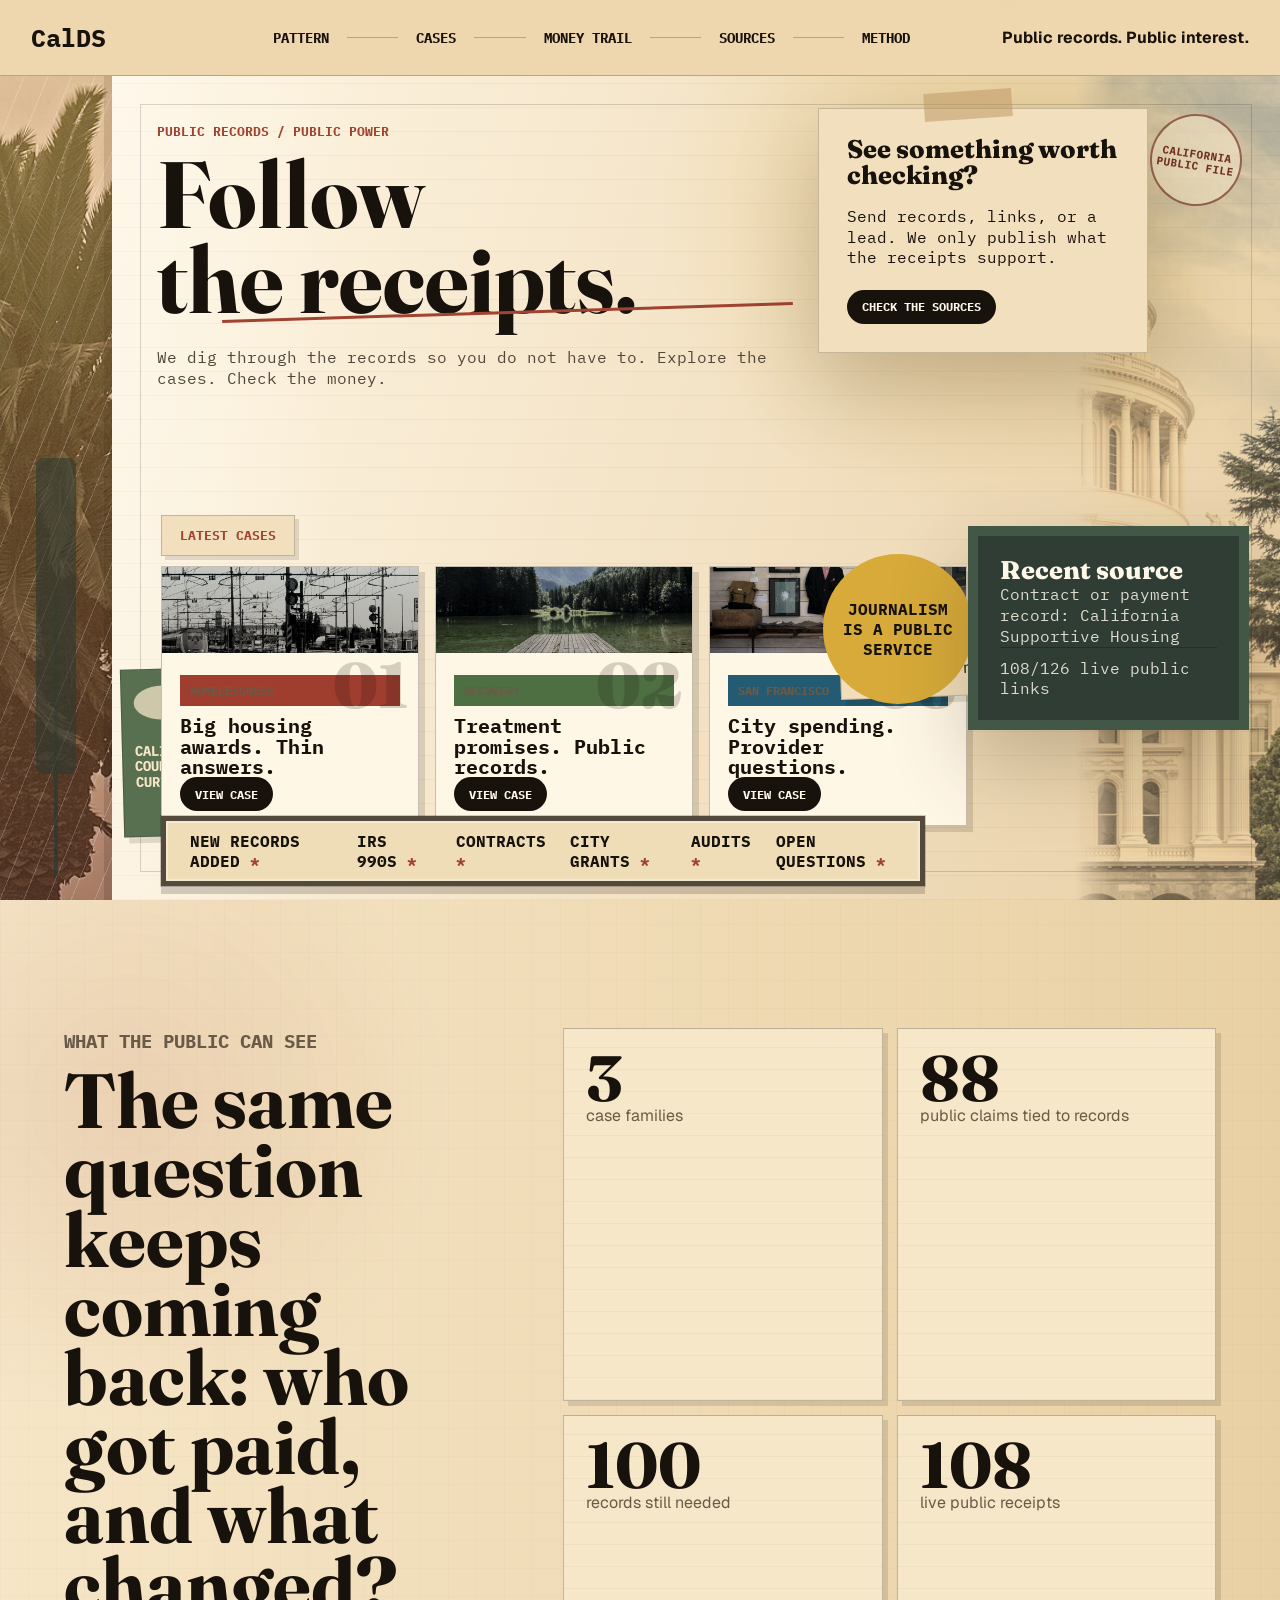
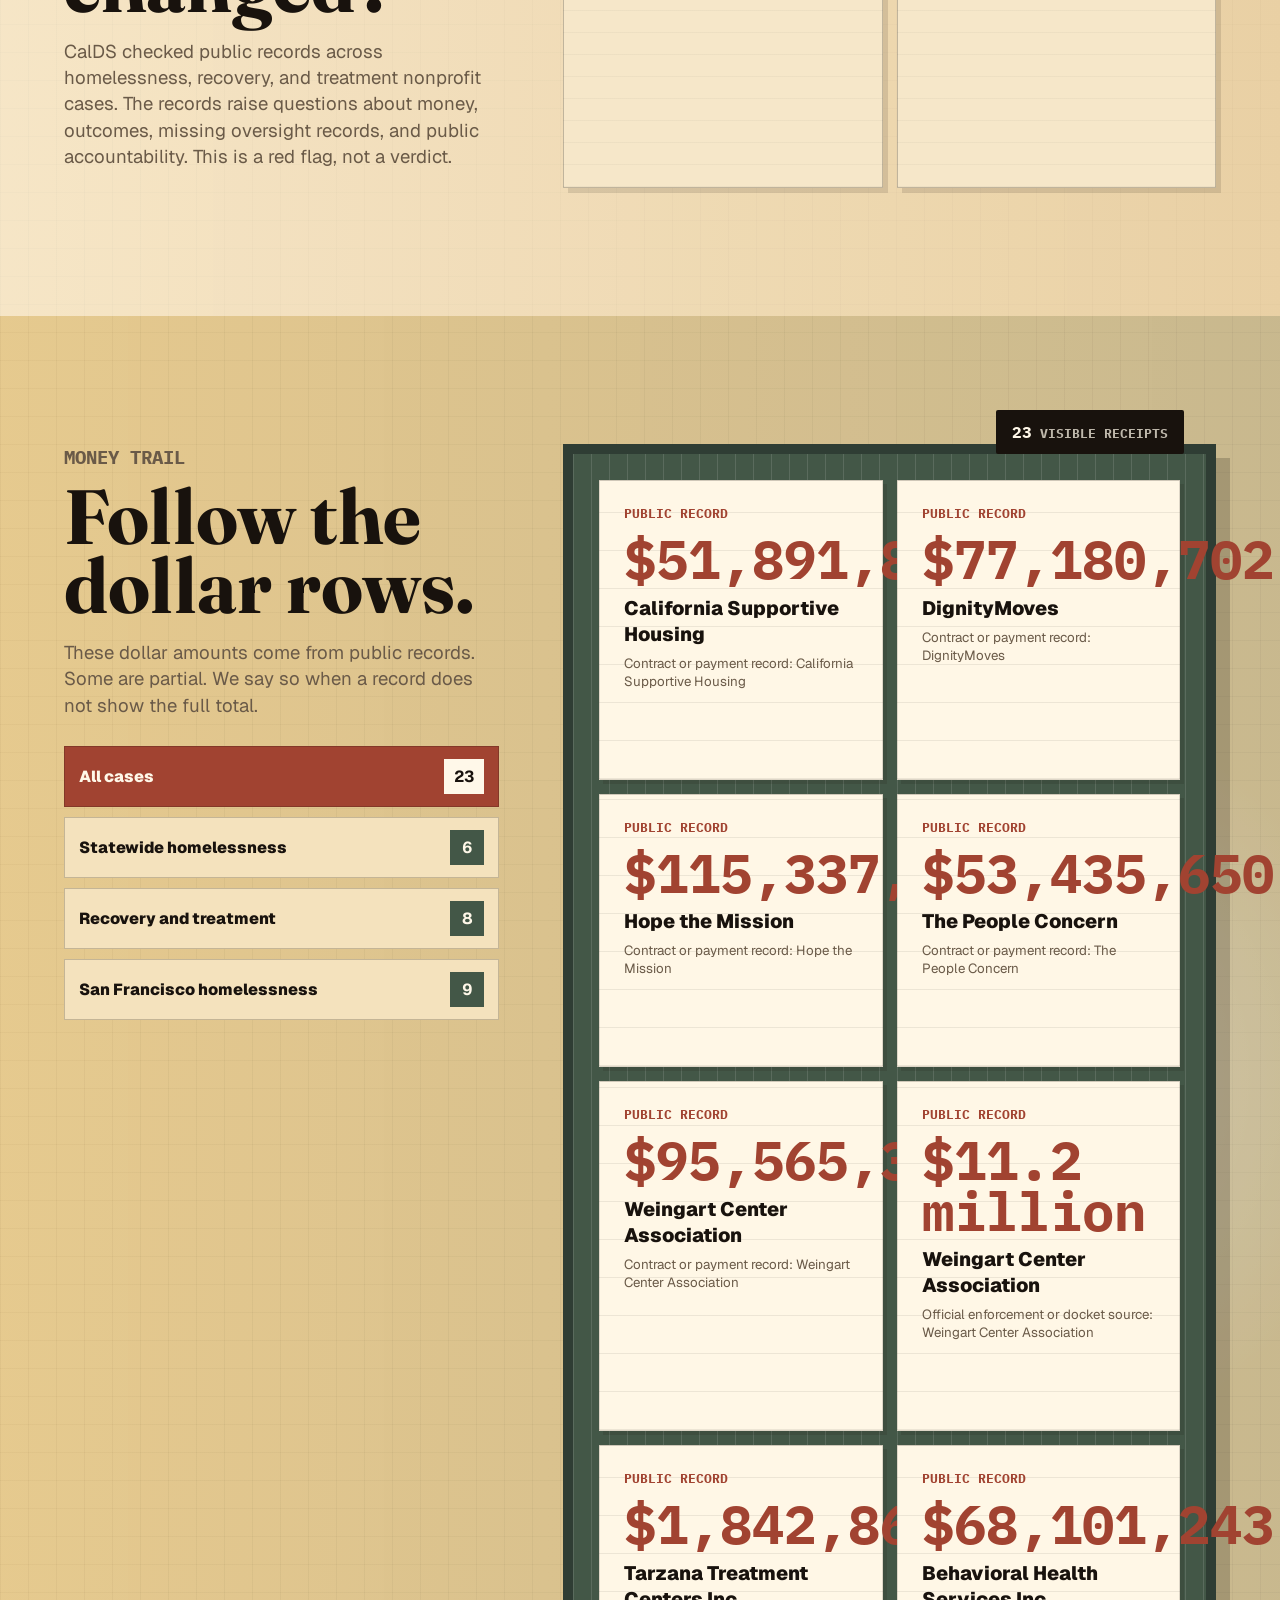
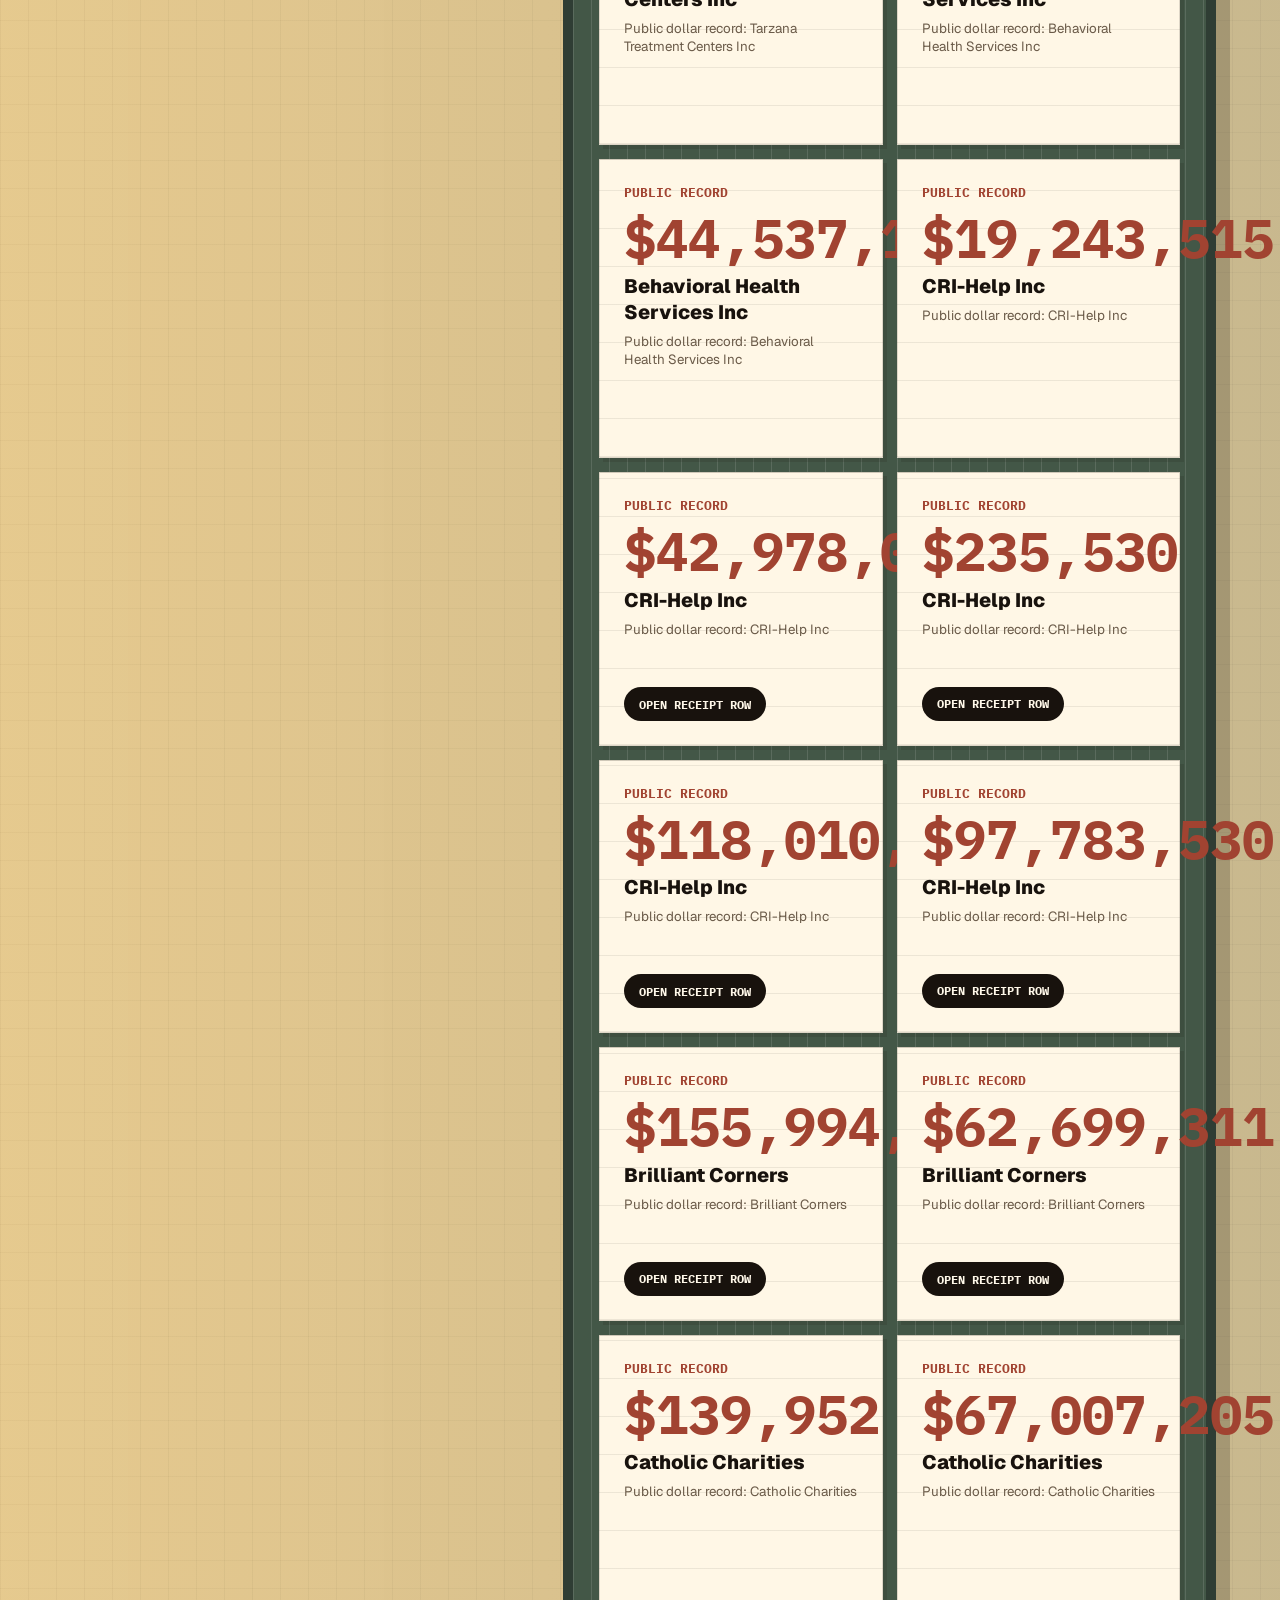
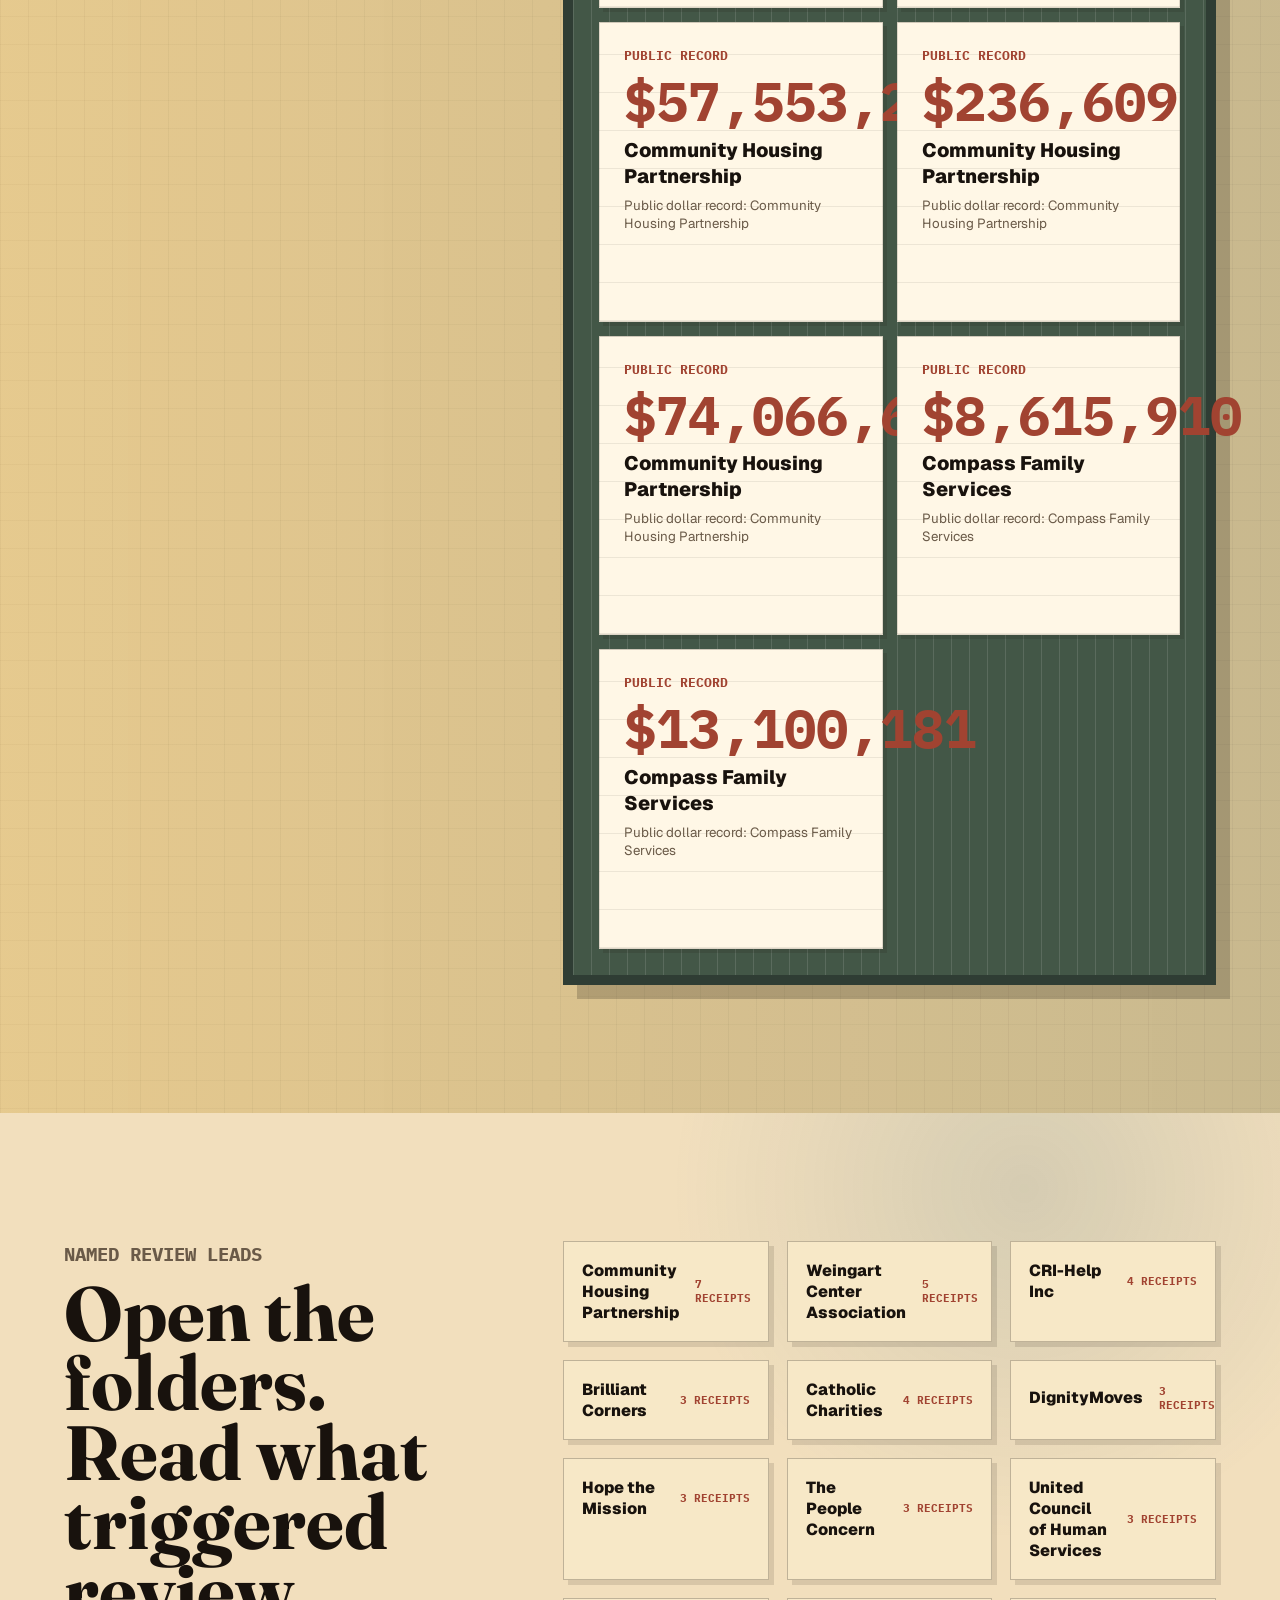
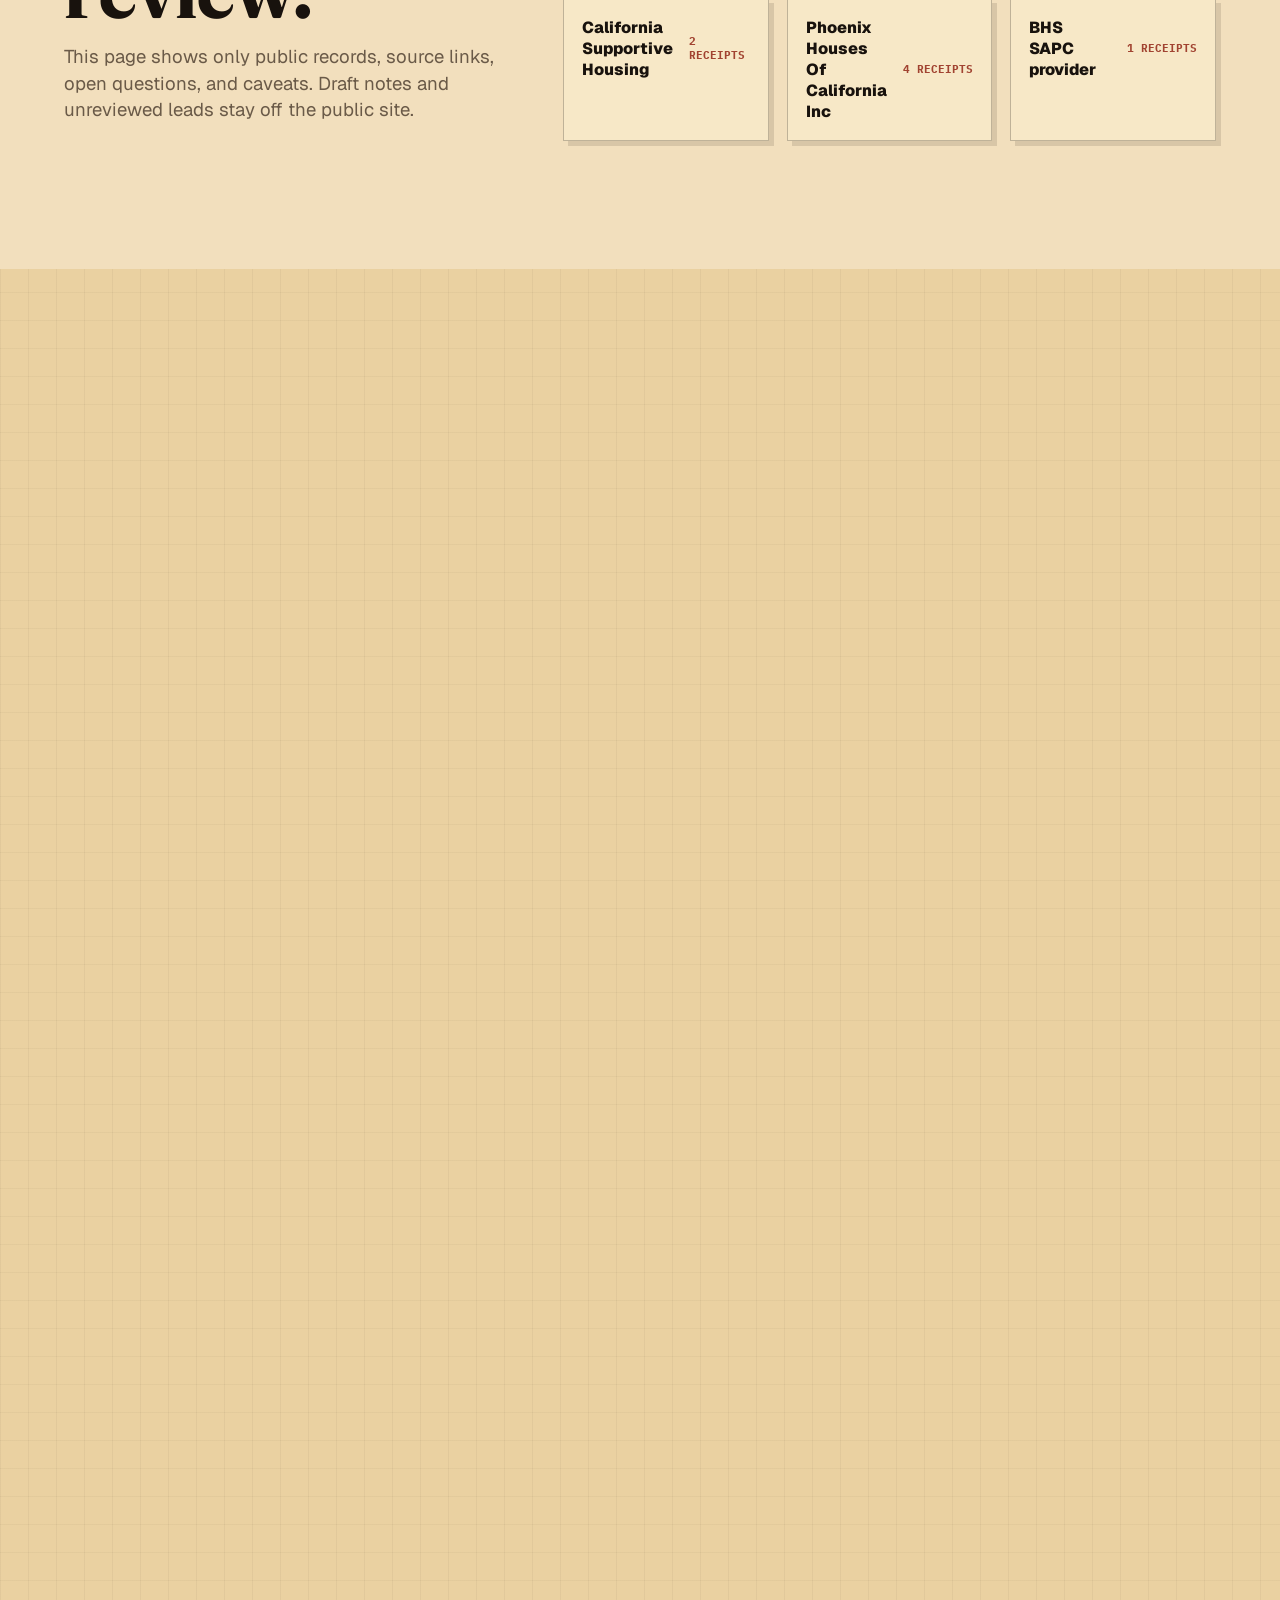
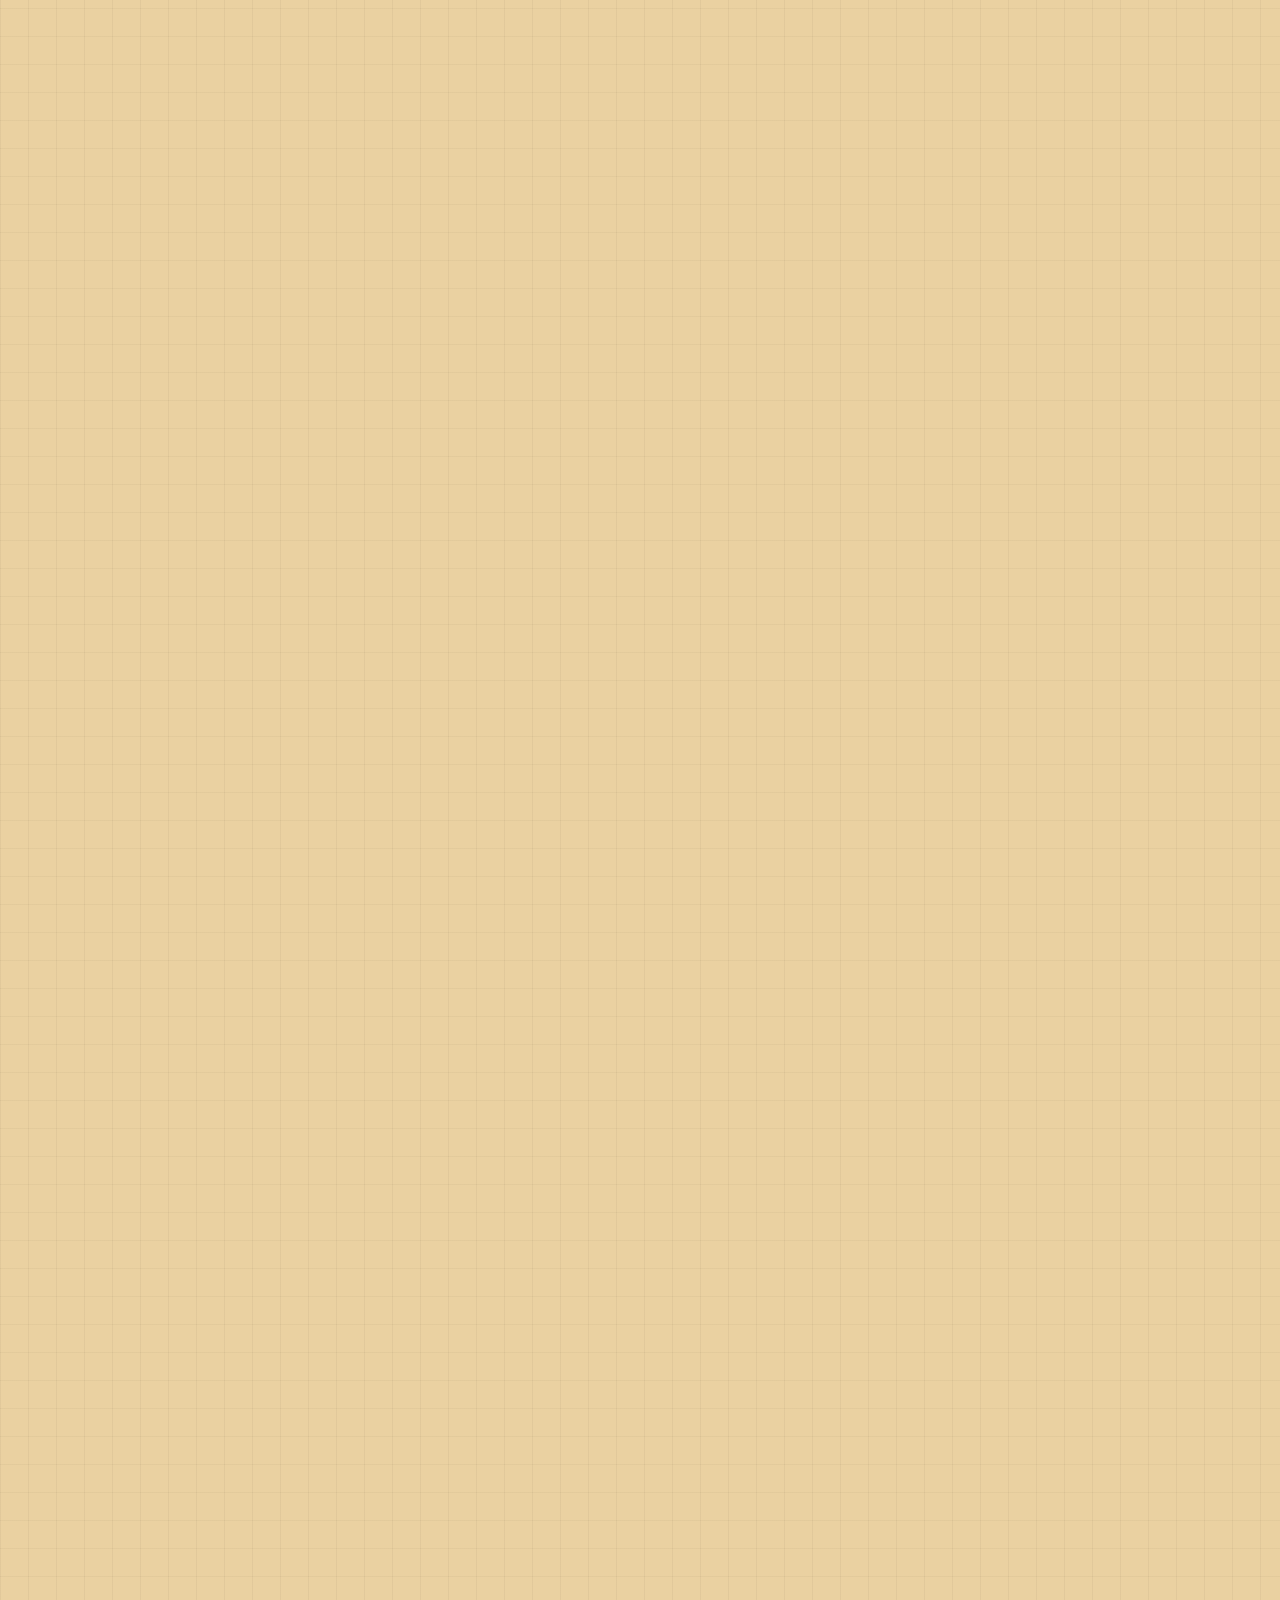
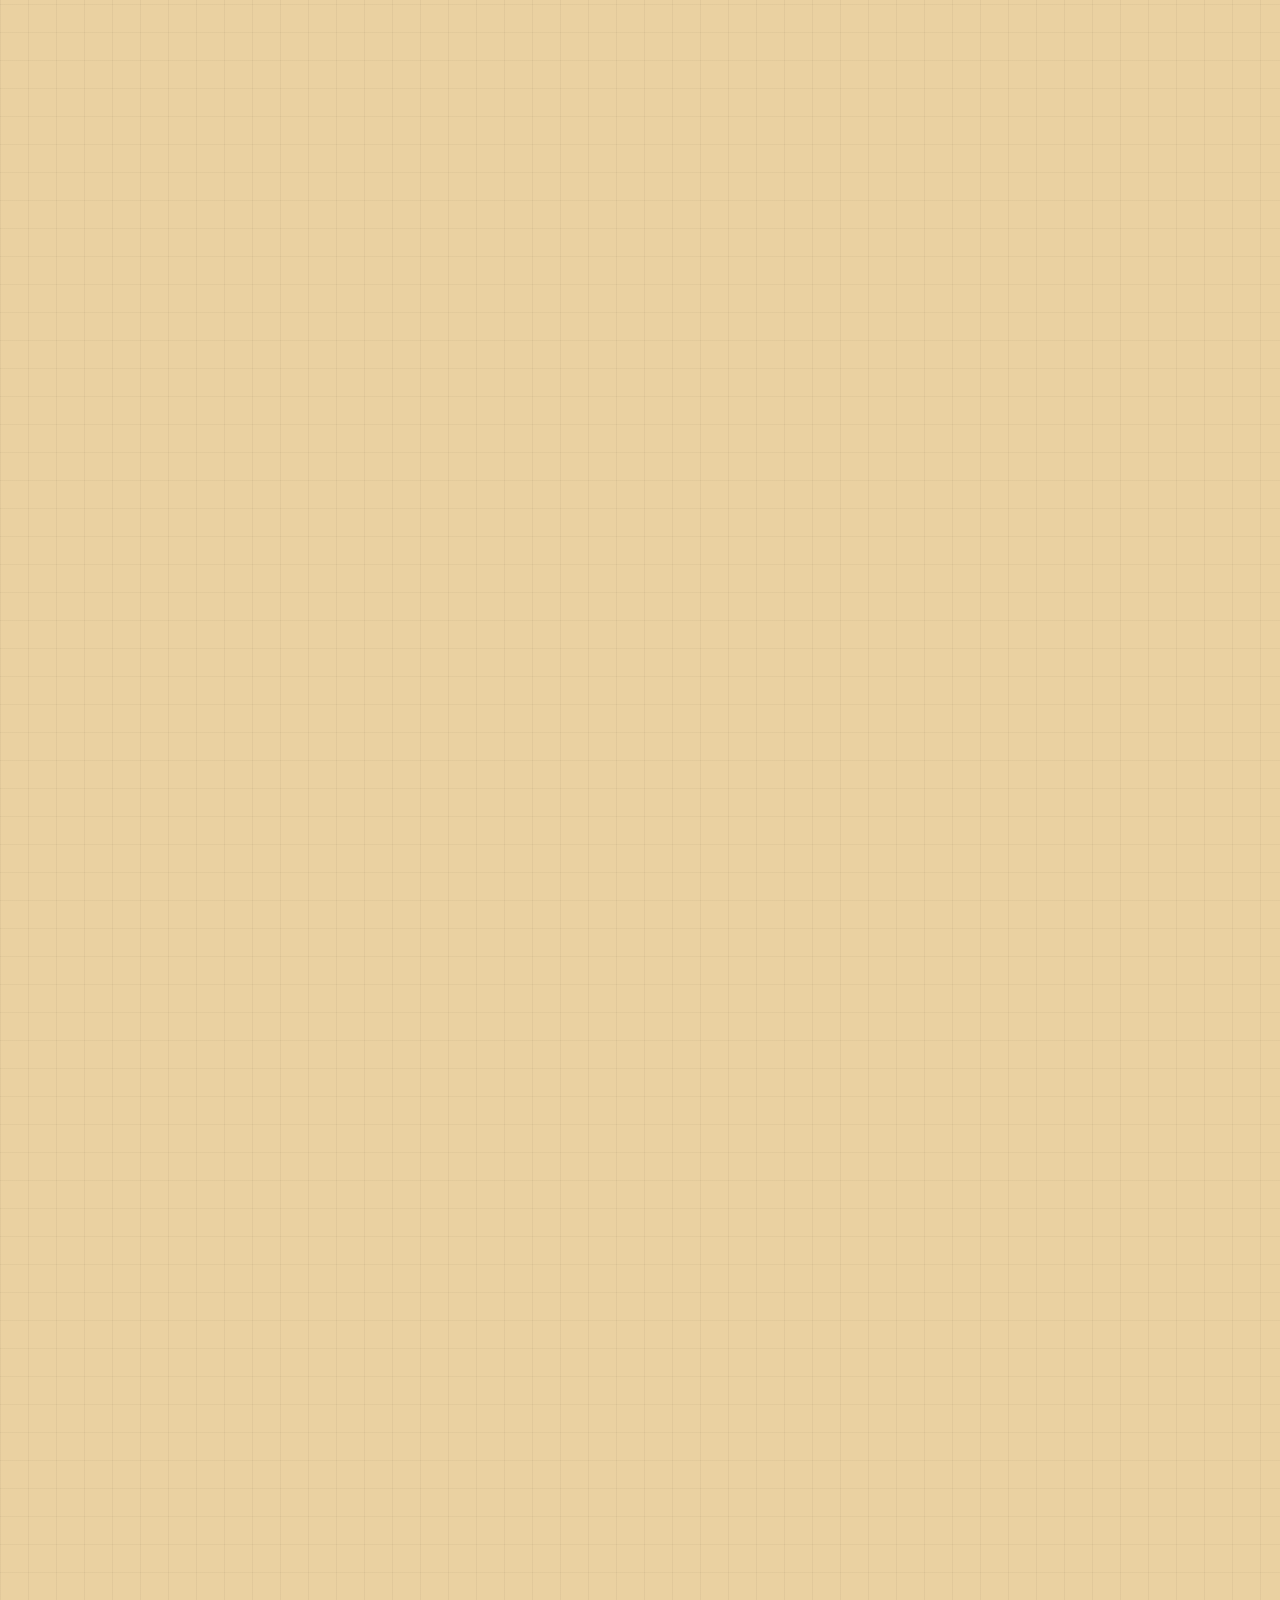
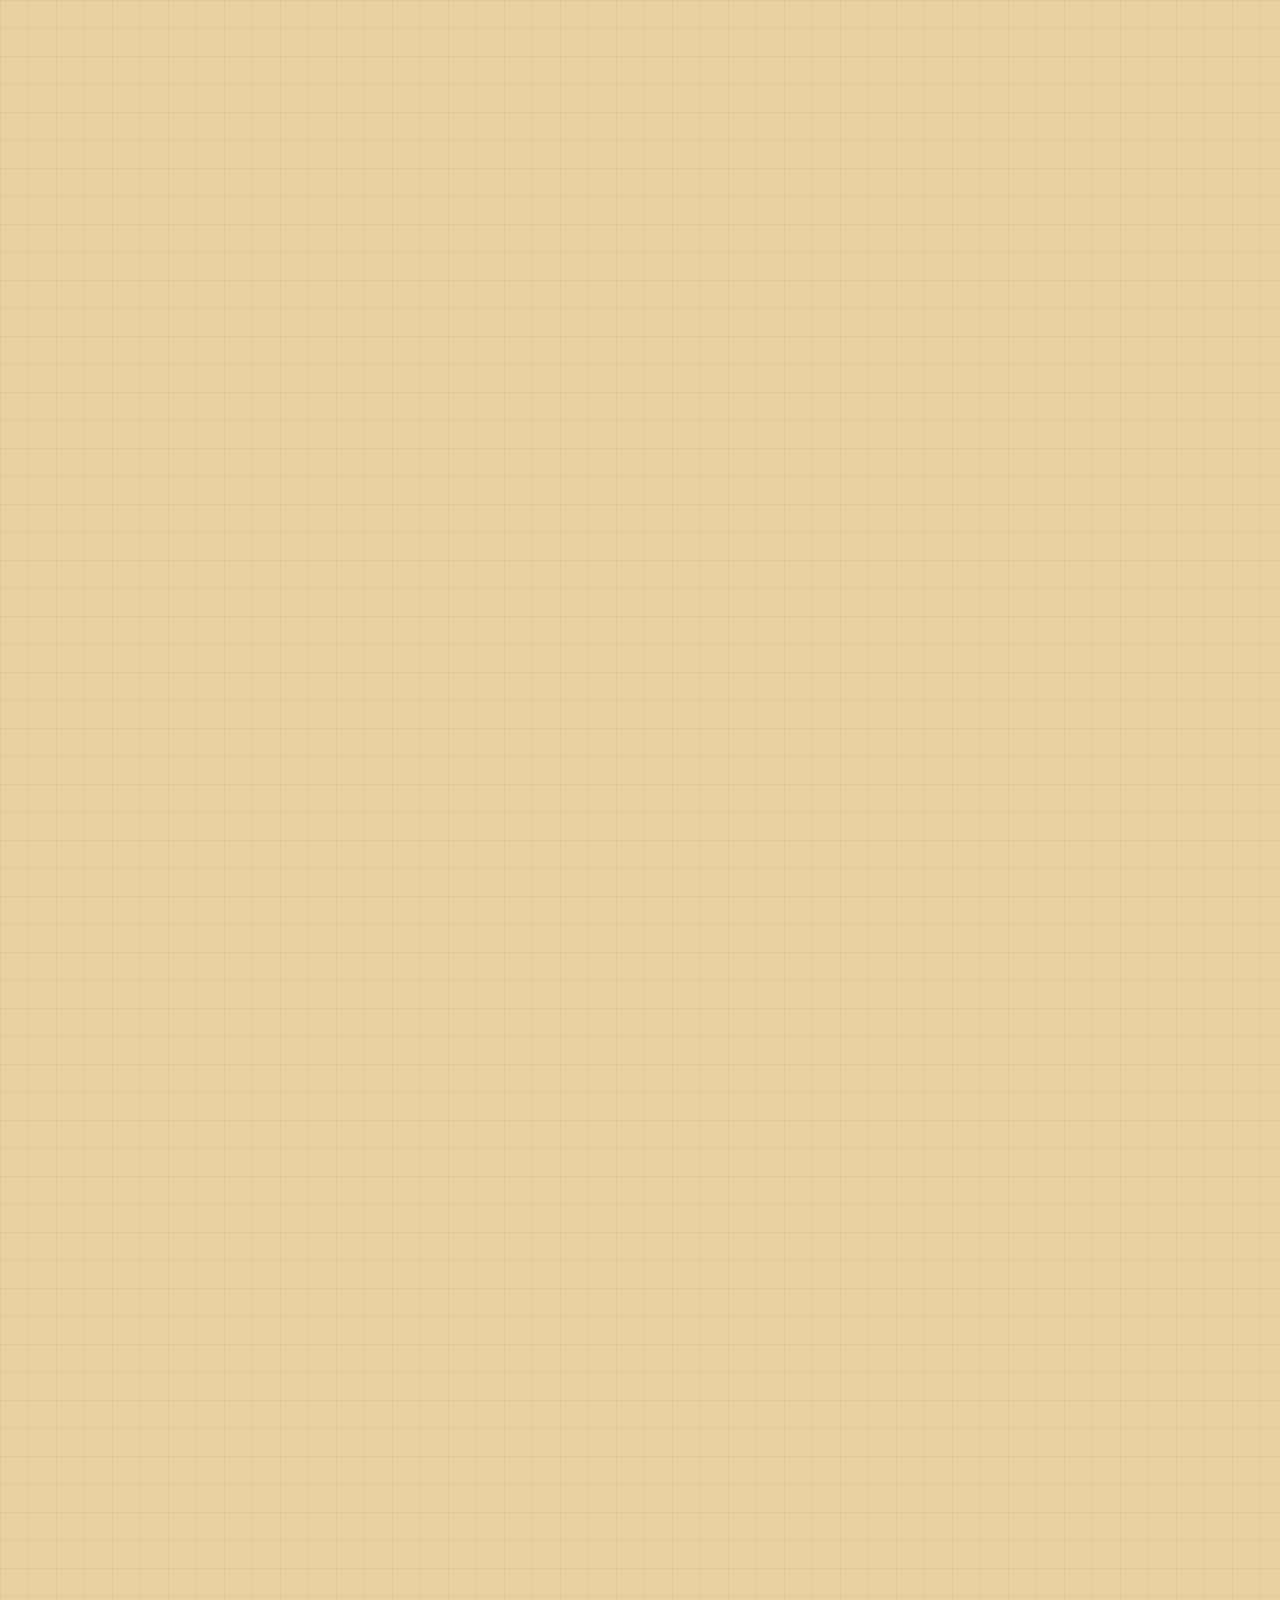
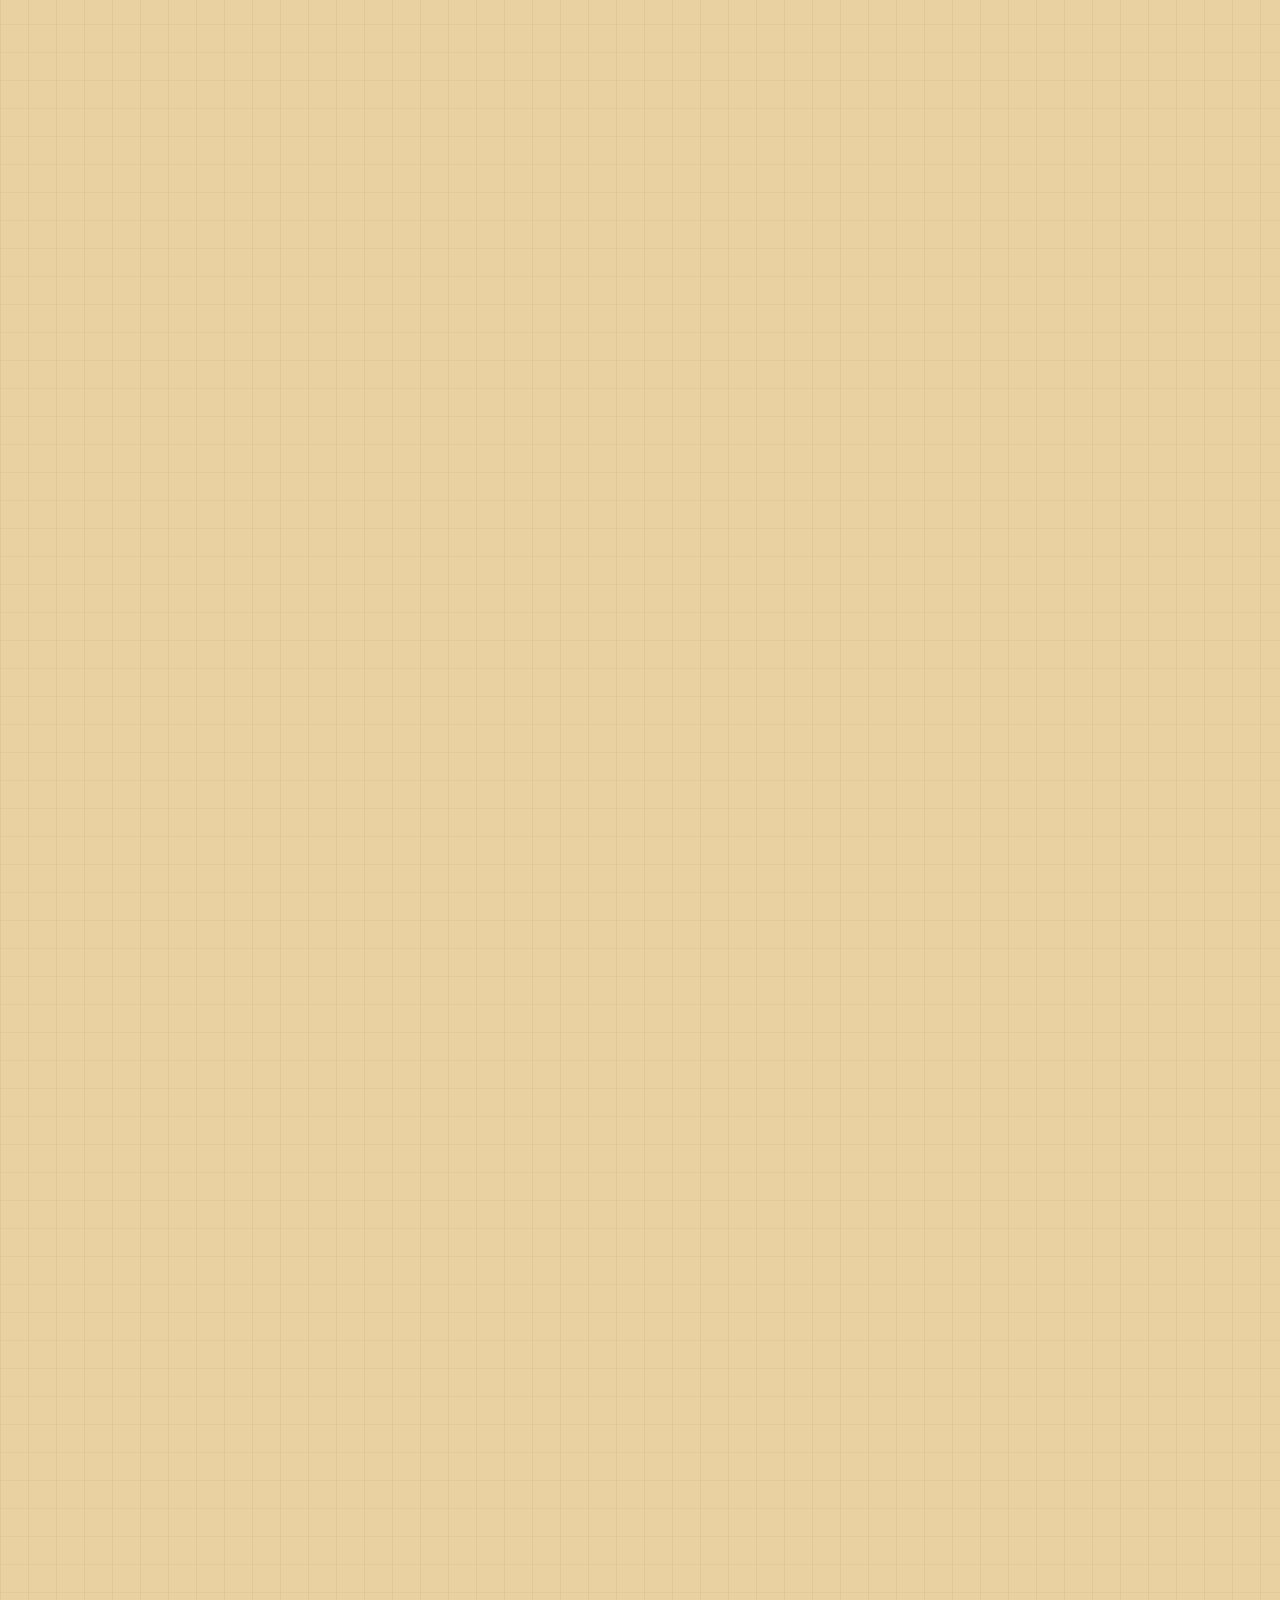
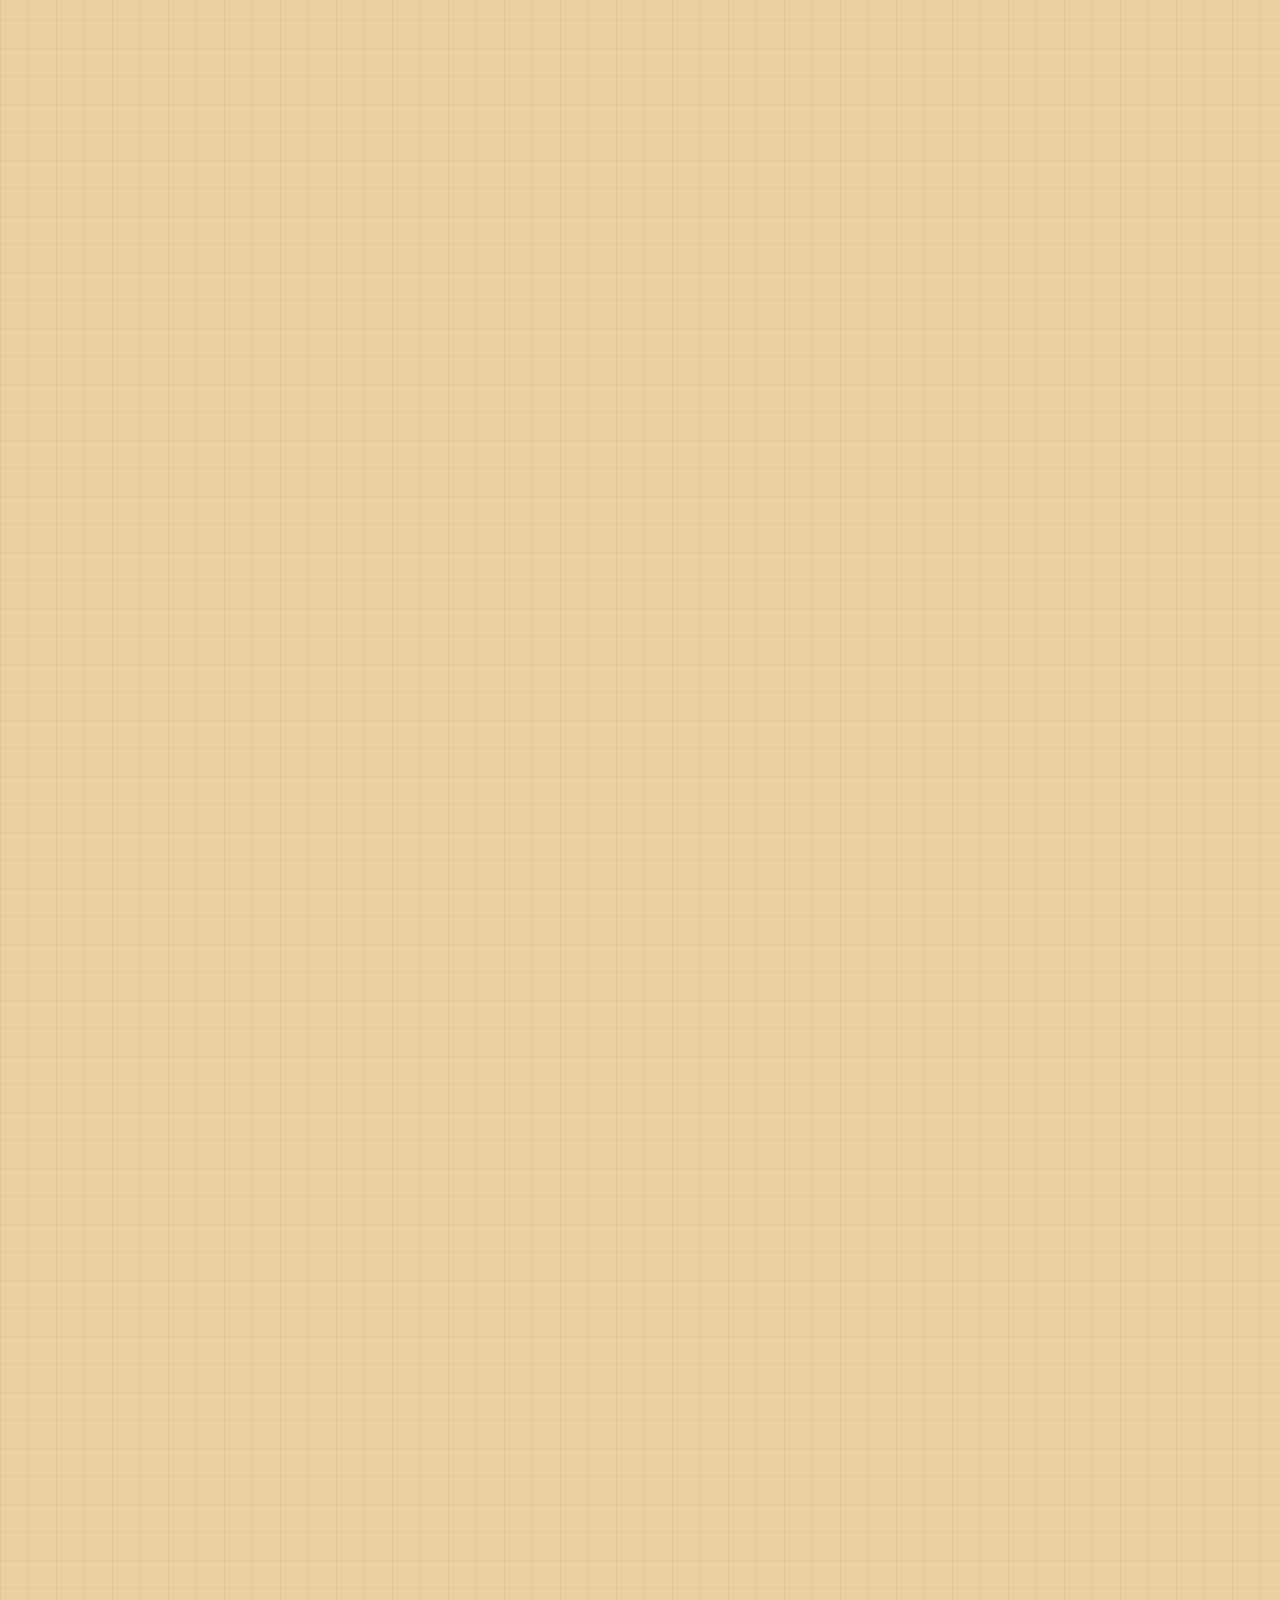
==== commit a9699a89: "Rebuild public case viewer with complete case data" ====
--- a/index.html
+++ b/index.html
@@ -29,10 +29,12 @@
     <header class="poster-hero" id="top">
       <div class="sun-strip" aria-hidden="true"></div>
       <section class="poster-sheet">
+        <div class="capitol-rail" aria-hidden="true"></div>
+        <div class="paper-stamp" aria-hidden="true">California<br>public file</div>
         <div class="poster-copy">
           <p class="type-stamp">Public records / public power</p>
           <h1><span>Follow</span><span class="receipt-line"><span>the</span> <span>receipts.</span></span></h1>
-          <p class="dek">We read the records, pull out the money trail, and show the questions a human should ask next.</p>
+          <p class="dek">We dig through the records so you do not have to. Explore the cases. Check the money.</p>
         </div>
         <aside class="tip-note">
           <span>See something worth checking?</span>
@@ -67,7 +69,7 @@
                 <div class="case-ticket__meta">
                   <span>1 orgs</span>
                   <span>61 public claims</span>
-                  <span>69 receipts</span>
+                  <span>74 receipts</span>
                 </div>
                 <a class="paper-link" href="cases/live_ca_recovery_ngos_2026_04_24/">View case</a>
               </div>
@@ -83,7 +85,7 @@
                 <div class="case-ticket__meta">
                   <span>15 orgs</span>
                   <span>17 public claims</span>
-                  <span>23 receipts</span>
+                  <span>36 receipts</span>
                 </div>
                 <a class="paper-link" href="cases/live_ca_sf_homelessness_complex/">View case</a>
               </div>
@@ -92,13 +94,21 @@
             </div>
         </section>
         <aside class="recent-source">
-          <span>Receipt count</span>
+          <span>Recent source</span>
           <p>Contract or payment record: California Supportive Housing</p>
-          <strong>108/108</strong>
+          <strong>108/126</strong>
           <small>live public links</small>
         </aside>
         <p class="verdict-note">Red flag, not a verdict.</p>
         <div class="public-service">Journalism is a public service</div>
+        <aside class="loop-note receipt-note">
+          <b>Recent source</b>
+          <span>Contract or payment record: California Supportive Housing</span>
+          <i>108/126 live public links</i>
+        </aside>
+        <aside class="curiosity-card" aria-hidden="true">
+          <b>California counts on curiosity</b>
+        </aside>
         <div class="marquee" aria-hidden="true"><span>New records added</span><span>IRS 990s</span><span>Contracts</span><span>City grants</span><span>Audits</span><span>Open questions</span></div>
       </section>
     </header>
@@ -122,10 +132,10 @@
         <p class="type-stamp">Money trail</p>
         <h2>Follow the dollar rows.</h2>
         <p>These dollar amounts come from public records. Some are partial. We say so when a record does not show the full total.</p>
-        <div class="filter-tabs" aria-label="Filter money trail by case"><button class="filter-tab is-active" type="button" data-money-filter="all"><span>All cases</span><b>6</b></button><button class="filter-tab" type="button" data-money-filter="live_ca_homelessness_top15_2026_04_29"><span>Statewide homelessness</span><b>6</b></button><button class="filter-tab" type="button" data-money-filter="live_ca_recovery_ngos_2026_04_24"><span>Recovery and treatment</span><b>0</b></button><button class="filter-tab" type="button" data-money-filter="live_ca_sf_homelessness_complex"><span>San Francisco homelessness</span><b>0</b></button></div>
+        <div class="filter-tabs" aria-label="Filter money trail by case"><button class="filter-tab is-active" type="button" data-money-filter="all"><span>All cases</span><b>23</b></button><button class="filter-tab" type="button" data-money-filter="live_ca_homelessness_top15_2026_04_29"><span>Statewide homelessness</span><b>6</b></button><button class="filter-tab" type="button" data-money-filter="live_ca_recovery_ngos_2026_04_24"><span>Recovery and treatment</span><b>8</b></button><button class="filter-tab" type="button" data-money-filter="live_ca_sf_homelessness_complex"><span>San Francisco homelessness</span><b>9</b></button></div>
       </div>
       <div class="receipt-machine">
-        <div class="machine-counter"><span id="receiptCount">6</span><small>visible receipts</small></div>
+        <div class="machine-counter"><span id="receiptCount">23</span><small>visible receipts</small></div>
         <div class="receipt-roll">
             <article class="receipt-card reveal" data-case="live_ca_homelessness_top15_2026_04_29">
               <div class="receipt-card__stub">Public record</div>
@@ -173,6 +183,142 @@
               <p>Weingart Center Association</p>
               <small>Official enforcement or docket source: Weingart Center Association</small>
               <button class="source-jump" type="button" data-source="source_2c61fae7fe11eb0a">Open receipt row</button>
+            </article>
+
+            <article class="receipt-card reveal" data-case="live_ca_recovery_ngos_2026_04_24">
+              <div class="receipt-card__stub">Public record</div>
+              <strong>$1,842,868</strong>
+              <p>Tarzana Treatment Centers Inc</p>
+              <small>Public dollar record: Tarzana Treatment Centers Inc</small>
+              <button class="source-jump" type="button" data-source="source_7db3d7add22d53f2">Open receipt row</button>
+            </article>
+
+            <article class="receipt-card reveal" data-case="live_ca_recovery_ngos_2026_04_24">
+              <div class="receipt-card__stub">Public record</div>
+              <strong>$68,101,243</strong>
+              <p>Behavioral Health Services Inc</p>
+              <small>Public dollar record: Behavioral Health Services Inc</small>
+              <button class="source-jump" type="button" data-source="source_d7b0f71c8b81b383">Open receipt row</button>
+            </article>
+
+            <article class="receipt-card reveal" data-case="live_ca_recovery_ngos_2026_04_24">
+              <div class="receipt-card__stub">Public record</div>
+              <strong>$44,537,114</strong>
+              <p>Behavioral Health Services Inc</p>
+              <small>Public dollar record: Behavioral Health Services Inc</small>
+              <button class="source-jump" type="button" data-source="source_d7b0f71c8b81b383">Open receipt row</button>
+            </article>
+
+            <article class="receipt-card reveal" data-case="live_ca_recovery_ngos_2026_04_24">
+              <div class="receipt-card__stub">Public record</div>
+              <strong>$19,243,515</strong>
+              <p>CRI-Help Inc</p>
+              <small>Public dollar record: CRI-Help Inc</small>
+              <button class="source-jump" type="button" data-source="source_0934ed79e314a6cf">Open receipt row</button>
+            </article>
+
+            <article class="receipt-card reveal" data-case="live_ca_recovery_ngos_2026_04_24">
+              <div class="receipt-card__stub">Public record</div>
+              <strong>$42,978,055</strong>
+              <p>CRI-Help Inc</p>
+              <small>Public dollar record: CRI-Help Inc</small>
+              <button class="source-jump" type="button" data-source="source_0934ed79e314a6cf">Open receipt row</button>
+            </article>
+
+            <article class="receipt-card reveal" data-case="live_ca_recovery_ngos_2026_04_24">
+              <div class="receipt-card__stub">Public record</div>
+              <strong>$235,530</strong>
+              <p>CRI-Help Inc</p>
+              <small>Public dollar record: CRI-Help Inc</small>
+              <button class="source-jump" type="button" data-source="source_6f668b99ffc040a7">Open receipt row</button>
+            </article>
+
+            <article class="receipt-card reveal" data-case="live_ca_recovery_ngos_2026_04_24">
+              <div class="receipt-card__stub">Public record</div>
+              <strong>$118,010,797</strong>
+              <p>CRI-Help Inc</p>
+              <small>Public dollar record: CRI-Help Inc</small>
+              <button class="source-jump" type="button" data-source="source_bea175e4718ed4ad">Open receipt row</button>
+            </article>
+
+            <article class="receipt-card reveal" data-case="live_ca_recovery_ngos_2026_04_24">
+              <div class="receipt-card__stub">Public record</div>
+              <strong>$97,783,530</strong>
+              <p>CRI-Help Inc</p>
+              <small>Public dollar record: CRI-Help Inc</small>
+              <button class="source-jump" type="button" data-source="source_bea175e4718ed4ad">Open receipt row</button>
+            </article>
+
+            <article class="receipt-card reveal" data-case="live_ca_sf_homelessness_complex">
+              <div class="receipt-card__stub">Public record</div>
+              <strong>$155,994,121</strong>
+              <p>Brilliant Corners</p>
+              <small>Public dollar record: Brilliant Corners</small>
+              <button class="source-jump" type="button" data-source="source_d3c320666cb13447">Open receipt row</button>
+            </article>
+
+            <article class="receipt-card reveal" data-case="live_ca_sf_homelessness_complex">
+              <div class="receipt-card__stub">Public record</div>
+              <strong>$62,699,311</strong>
+              <p>Brilliant Corners</p>
+              <small>Public dollar record: Brilliant Corners</small>
+              <button class="source-jump" type="button" data-source="source_b0e4d7c24abdb274">Open receipt row</button>
+            </article>
+
+            <article class="receipt-card reveal" data-case="live_ca_sf_homelessness_complex">
+              <div class="receipt-card__stub">Public record</div>
+              <strong>$139,952</strong>
+              <p>Catholic Charities</p>
+              <small>Public dollar record: Catholic Charities</small>
+              <button class="source-jump" type="button" data-source="source_84d313b3ec701840">Open receipt row</button>
+            </article>
+
+            <article class="receipt-card reveal" data-case="live_ca_sf_homelessness_complex">
+              <div class="receipt-card__stub">Public record</div>
+              <strong>$67,007,205</strong>
+              <p>Catholic Charities</p>
+              <small>Public dollar record: Catholic Charities</small>
+              <button class="source-jump" type="button" data-source="source_af7d3981065e0cad">Open receipt row</button>
+            </article>
+
+            <article class="receipt-card reveal" data-case="live_ca_sf_homelessness_complex">
+              <div class="receipt-card__stub">Public record</div>
+              <strong>$57,553,247</strong>
+              <p>Community Housing Partnership</p>
+              <small>Public dollar record: Community Housing Partnership</small>
+              <button class="source-jump" type="button" data-source="source_36d33a1454f651c9">Open receipt row</button>
+            </article>
+
+            <article class="receipt-card reveal" data-case="live_ca_sf_homelessness_complex">
+              <div class="receipt-card__stub">Public record</div>
+              <strong>$236,609</strong>
+              <p>Community Housing Partnership</p>
+              <small>Public dollar record: Community Housing Partnership</small>
+              <button class="source-jump" type="button" data-source="source_257e963485797fcb">Open receipt row</button>
+            </article>
+
+            <article class="receipt-card reveal" data-case="live_ca_sf_homelessness_complex">
+              <div class="receipt-card__stub">Public record</div>
+              <strong>$74,066,638</strong>
+              <p>Community Housing Partnership</p>
+              <small>Public dollar record: Community Housing Partnership</small>
+              <button class="source-jump" type="button" data-source="source_2c6d8833c7421e72">Open receipt row</button>
+            </article>
+
+            <article class="receipt-card reveal" data-case="live_ca_sf_homelessness_complex">
+              <div class="receipt-card__stub">Public record</div>
+              <strong>$8,615,910</strong>
+              <p>Compass Family Services</p>
+              <small>Public dollar record: Compass Family Services</small>
+              <button class="source-jump" type="button" data-source="source_31c9d1fb1c58673d">Open receipt row</button>
+            </article>
+
+            <article class="receipt-card reveal" data-case="live_ca_sf_homelessness_complex">
+              <div class="receipt-card__stub">Public record</div>
+              <strong>$13,100,181</strong>
+              <p>Compass Family Services</p>
+              <small>Public dollar record: Compass Family Services</small>
+              <button class="source-jump" type="button" data-source="source_31c9d1fb1c58673d">Open receipt row</button>
             </article>
             </div>
         <p class="empty-money" hidden>No dollar records are shown for this case yet. Open the sources to see the public records we have.</p>
@@ -186,6 +332,17 @@
         <p>This page shows only public records, source links, open questions, and caveats. Draft notes and unreviewed leads stay off the public site.</p>
       </div>
       <div class="folder-grid">
+            <details class="entity-folder reveal">
+              <summary>
+                <span>Community Housing Partnership</span>
+                <small>7 receipts</small>
+              </summary>
+              <div>
+                <p>No source-backed service description is shown in this public export.</p>
+                <ul><li>A San Francisco Controller announcement and audit report identify HomeRise, formerly Community Housing Partnership, as the provider in an audit of City-funded housing...</li><li>Latest matched Form 990 filing for Community Housing Partnership: Employer Identification Number 943112338, tax period year 2023.</li></ul>
+              </div>
+            </details>
+
             <details class="entity-folder reveal">
               <summary>
                 <span>Weingart Center Association</span>
@@ -199,6 +356,39 @@
 
             <details class="entity-folder reveal">
               <summary>
+                <span>CRI-Help Inc</span>
+                <small>4 receipts</small>
+              </summary>
+              <div>
+                <p>No source-backed service description is shown in this public export.</p>
+                <ul><li>Financial growth: Internal Revenue Service listed revenue moved from $19,243,515 in 2023 to $42,978,055 in 2024 (+123.3%). (year(s): 2023, 2024; subject: CRI-Help Inc...</li><li>Executive compensation: Latest listed return 2024 lists BRANDON FERNANDEZ-COMER (chief executive officer) with total reportable/other compensation of $235,530, equal to...</li><li>Federal award exposure: Parsed Federal Audit Clearinghouse award amount total across retrieved reports is $118,010,797. Top listed program: MEDICAL ASSISTANCE PROGRAM...</li></ul>
+              </div>
+            </details>
+
+            <details class="entity-folder reveal">
+              <summary>
+                <span>Brilliant Corners</span>
+                <small>3 receipts</small>
+              </summary>
+              <div>
+                <p>No source-backed service description is shown in this public export.</p>
+                <ul><li>Latest matched Form 990 filing for Brilliant Corners: Employer Identification Number 562379862, tax period year 2023.</li></ul>
+              </div>
+            </details>
+
+            <details class="entity-folder reveal">
+              <summary>
+                <span>Catholic Charities</span>
+                <small>4 receipts</small>
+              </summary>
+              <div>
+                <p>No source-backed service description is shown in this public export.</p>
+                <ul><li>CalDS selected Catholic Charities for closer review for possible waste, fraud, abuse, or mismanagement because the cited records show executive-compensation or...</li><li>Latest matched Form 990 filing for Catholic Charities: Employer Identification Number 953516461, tax period year 2024.</li></ul>
+              </div>
+            </details>
+
+            <details class="entity-folder reveal">
+              <summary>
                 <span>DignityMoves</span>
                 <small>3 receipts</small>
               </summary>
@@ -232,17 +422,6 @@
 
             <details class="entity-folder reveal">
               <summary>
-                <span>Community Housing Partnership</span>
-                <small>4 receipts</small>
-              </summary>
-              <div>
-                <p>No source-backed service description is shown in this public export.</p>
-                <ul><li>A San Francisco Controller announcement and audit report identify HomeRise, formerly Community Housing Partnership, as the provider in an audit of City-funded housing...</li><li>Latest matched Form 990 filing for Community Housing Partnership: Employer Identification Number 943112338, tax period year 2023.</li></ul>
-              </div>
-            </details>
-
-            <details class="entity-folder reveal">
-              <summary>
                 <span>United Council of Human Services</span>
                 <small>3 receipts</small>
               </summary>
@@ -282,39 +461,6 @@
               <div>
                 <p>No source-backed service description is shown in this public export.</p>
                 <ul><li>Los Angeles County Auditor-Controller fiscal compliance review: BHS SAPC provider Source URI...</li></ul>
-              </div>
-            </details>
-
-            <details class="entity-folder reveal">
-              <summary>
-                <span>HealthRIGHT 360</span>
-                <small>2 receipts</small>
-              </summary>
-              <div>
-                <p>No source-backed service description is shown in this public export.</p>
-                <ul><li>Official court website calendar page surfaced a HealthRIGHT 360 party-name hit for case VENCI00555357. This is a court-calendar search result only; it is not a merits...</li></ul>
-              </div>
-            </details>
-
-            <details class="entity-folder reveal">
-              <summary>
-                <span>Social Model Recovery Systems Inc</span>
-                <small>1 receipts</small>
-              </summary>
-              <div>
-                <p>No source-backed service description is shown in this public export.</p>
-                <ul><li>Official Social Model Recovery Systems Programs/Services Social Model Recovery Systems, Inc.</li></ul>
-              </div>
-            </details>
-
-            <details class="entity-folder reveal">
-              <summary>
-                <span>Brilliant Corners</span>
-                <small>1 receipts</small>
-              </summary>
-              <div>
-                <p>No source-backed service description is shown in this public export.</p>
-                <ul><li>Latest matched Form 990 filing for Brilliant Corners: Employer Identification Number 562379862, tax period year 2023.</li></ul>
               </div>
             </details>
             </div>
@@ -1193,6 +1339,150 @@
               <td>Public statement page: Tenderloin Neighborhood Development Corp</td>
               <td>Live</td>
               <td><a href="https://www.tndc.org/" target="_blank" rel="noreferrer">Open receipt</a></td>
+            </tr>
+
+            <tr data-source-id="source_7db3d7add22d53f2" data-case="live_ca_recovery_ngos_2026_04_24">
+              <td>live_ca_recovery_ngos_2026_04_24</td>
+              <td>Public dollar record</td>
+              <td>Public dollar record: Tarzana Treatment Centers Inc</td>
+              <td>Public artifact</td>
+              <td><span>Public artifact row</span></td>
+            </tr>
+
+            <tr data-source-id="source_d7b0f71c8b81b383" data-case="live_ca_recovery_ngos_2026_04_24">
+              <td>live_ca_recovery_ngos_2026_04_24</td>
+              <td>Public dollar record</td>
+              <td>Public dollar record: Behavioral Health Services Inc</td>
+              <td>Public artifact</td>
+              <td><span>Public artifact row</span></td>
+            </tr>
+
+            <tr data-source-id="source_0934ed79e314a6cf" data-case="live_ca_recovery_ngos_2026_04_24">
+              <td>live_ca_recovery_ngos_2026_04_24</td>
+              <td>Public dollar record</td>
+              <td>Public dollar record: CRI-Help Inc</td>
+              <td>Public artifact</td>
+              <td><span>Public artifact row</span></td>
+            </tr>
+
+            <tr data-source-id="source_6f668b99ffc040a7" data-case="live_ca_recovery_ngos_2026_04_24">
+              <td>live_ca_recovery_ngos_2026_04_24</td>
+              <td>Public dollar record</td>
+              <td>Public dollar record: CRI-Help Inc</td>
+              <td>Public artifact</td>
+              <td><span>Public artifact row</span></td>
+            </tr>
+
+            <tr data-source-id="source_bea175e4718ed4ad" data-case="live_ca_recovery_ngos_2026_04_24">
+              <td>live_ca_recovery_ngos_2026_04_24</td>
+              <td>Public dollar record</td>
+              <td>Public dollar record: CRI-Help Inc</td>
+              <td>Public artifact</td>
+              <td><span>Public artifact row</span></td>
+            </tr>
+
+            <tr data-source-id="source_d3c320666cb13447" data-case="live_ca_sf_homelessness_complex">
+              <td>live_ca_sf_homelessness_complex</td>
+              <td>Public dollar record</td>
+              <td>Public dollar record: Brilliant Corners</td>
+              <td>Public artifact</td>
+              <td><span>Public artifact row</span></td>
+            </tr>
+
+            <tr data-source-id="source_b29a0a349d802a44" data-case="live_ca_sf_homelessness_complex">
+              <td>live_ca_sf_homelessness_complex</td>
+              <td>Public dollar record</td>
+              <td>Public dollar record: Brilliant Corners</td>
+              <td>Public artifact</td>
+              <td><span>Public artifact row</span></td>
+            </tr>
+
+            <tr data-source-id="source_b0e4d7c24abdb274" data-case="live_ca_sf_homelessness_complex">
+              <td>live_ca_sf_homelessness_complex</td>
+              <td>Public dollar record</td>
+              <td>Public dollar record: Brilliant Corners</td>
+              <td>Public artifact</td>
+              <td><span>Public artifact row</span></td>
+            </tr>
+
+            <tr data-source-id="source_93afabea7f3ec46a" data-case="live_ca_sf_homelessness_complex">
+              <td>live_ca_sf_homelessness_complex</td>
+              <td>Public dollar record</td>
+              <td>Public dollar record: Organization named in source</td>
+              <td>Public artifact</td>
+              <td><span>Public artifact row</span></td>
+            </tr>
+
+            <tr data-source-id="source_84d313b3ec701840" data-case="live_ca_sf_homelessness_complex">
+              <td>live_ca_sf_homelessness_complex</td>
+              <td>Public dollar record</td>
+              <td>Public dollar record: Catholic Charities</td>
+              <td>Public artifact</td>
+              <td><span>Public artifact row</span></td>
+            </tr>
+
+            <tr data-source-id="source_9cf54586152aa067" data-case="live_ca_sf_homelessness_complex">
+              <td>live_ca_sf_homelessness_complex</td>
+              <td>Public dollar record</td>
+              <td>Public dollar record: Catholic Charities</td>
+              <td>Public artifact</td>
+              <td><span>Public artifact row</span></td>
+            </tr>
+
+            <tr data-source-id="source_af7d3981065e0cad" data-case="live_ca_sf_homelessness_complex">
+              <td>live_ca_sf_homelessness_complex</td>
+              <td>Public dollar record</td>
+              <td>Public dollar record: Catholic Charities</td>
+              <td>Public artifact</td>
+              <td><span>Public artifact row</span></td>
+            </tr>
+
+            <tr data-source-id="source_6c5e5a841b9ec076" data-case="live_ca_sf_homelessness_complex">
+              <td>live_ca_sf_homelessness_complex</td>
+              <td>Public dollar record</td>
+              <td>Public dollar record: Organization named in source</td>
+              <td>Public artifact</td>
+              <td><span>Public artifact row</span></td>
+            </tr>
+
+            <tr data-source-id="source_36d33a1454f651c9" data-case="live_ca_sf_homelessness_complex">
+              <td>live_ca_sf_homelessness_complex</td>
+              <td>Public dollar record</td>
+              <td>Public dollar record: Community Housing Partnership</td>
+              <td>Public artifact</td>
+              <td><span>Public artifact row</span></td>
+            </tr>
+
+            <tr data-source-id="source_257e963485797fcb" data-case="live_ca_sf_homelessness_complex">
+              <td>live_ca_sf_homelessness_complex</td>
+              <td>Public dollar record</td>
+              <td>Public dollar record: Community Housing Partnership</td>
+              <td>Public artifact</td>
+              <td><span>Public artifact row</span></td>
+            </tr>
+
+            <tr data-source-id="source_2c6d8833c7421e72" data-case="live_ca_sf_homelessness_complex">
+              <td>live_ca_sf_homelessness_complex</td>
+              <td>Public dollar record</td>
+              <td>Public dollar record: Community Housing Partnership</td>
+              <td>Public artifact</td>
+              <td><span>Public artifact row</span></td>
+            </tr>
+
+            <tr data-source-id="source_ced2698794988bf0" data-case="live_ca_sf_homelessness_complex">
+              <td>live_ca_sf_homelessness_complex</td>
+              <td>Public dollar record</td>
+              <td>Public dollar record: Organization named in source</td>
+              <td>Public artifact</td>
+              <td><span>Public artifact row</span></td>
+            </tr>
+
+            <tr data-source-id="source_31c9d1fb1c58673d" data-case="live_ca_sf_homelessness_complex">
+              <td>live_ca_sf_homelessness_complex</td>
+              <td>Public dollar record</td>
+              <td>Public dollar record: Compass Family Services</td>
+              <td>Public artifact</td>
+              <td><span>Public artifact row</span></td>
             </tr>
             </tbody>
         </table>
--- a/styles.css
+++ b/styles.css
@@ -1,17 +1,19 @@
 :root {
   color-scheme: light;
-  --paper: #f2dfbd;
-  --paper-light: #fff8e9;
-  --paper-deep: #dfbf8a;
-  --ink: #18140f;
-  --muted: #665847;
-  --line: rgba(24, 20, 15, .22);
-  --red: #a33d2f;
-  --green: #516d43;
-  --blue: #245a72;
-  --gold: #d4a32e;
-  --cream-shadow: 0 28px 80px rgba(67, 47, 24, .22);
-  --sharp-shadow: 10px 10px 0 rgba(24, 20, 15, .12);
+  --paper: #ead1a1;
+  --paper-soft: #f6e7c9;
+  --paper-light: #fff7e6;
+  --ink: #18120d;
+  --muted: #6a5a48;
+  --line: rgba(24, 18, 13, .25);
+  --red: #a14331;
+  --red-dark: #733126;
+  --green: #435747;
+  --green-dark: #2f3d34;
+  --blue: #1f5970;
+  --gold: #d7aa39;
+  --shadow: 0 34px 80px rgba(64, 45, 22, .24);
+  --hard-shadow: 9px 9px 0 rgba(24, 18, 13, .16);
 }
 
 * {
@@ -24,15 +26,13 @@
 
 body {
   margin: 0;
-  width: 100%;
   max-width: 100%;
   overflow-x: hidden;
   color: var(--ink);
   background:
-    radial-gradient(circle at 12% 3%, rgba(220, 152, 41, .32), transparent 26rem),
-    radial-gradient(circle at 90% 8%, rgba(36, 90, 114, .14), transparent 30rem),
-    linear-gradient(90deg, rgba(24, 20, 15, .035) 1px, transparent 1px) 0 0 / 34px 34px,
-    linear-gradient(180deg, rgba(24, 20, 15, .03) 1px, transparent 1px) 0 0 / 34px 34px,
+    radial-gradient(circle at 78% 12%, rgba(255,255,255,.48), transparent 24rem),
+    linear-gradient(90deg, rgba(24,18,13,.045) 1px, transparent 1px) 0 0 / 28px 28px,
+    linear-gradient(180deg, rgba(24,18,13,.035) 1px, transparent 1px) 0 0 / 28px 28px,
     var(--paper);
   font-family: Geist, system-ui, -apple-system, BlinkMacSystemFont, "Segoe UI", sans-serif;
 }
@@ -43,12 +43,24 @@
   inset: 0;
   z-index: -2;
   pointer-events: none;
-  opacity: .35;
+  opacity: .36;
   background-image:
-    radial-gradient(circle at 25% 25%, rgba(24,20,15,.12) 0 1px, transparent 1px),
-    radial-gradient(circle at 70% 70%, rgba(255,255,255,.55) 0 1px, transparent 1px);
+    radial-gradient(circle at 20% 25%, rgba(24,18,13,.16) 0 1px, transparent 1px),
+    radial-gradient(circle at 70% 55%, rgba(255,255,255,.55) 0 1px, transparent 1px);
   background-size: 5px 5px, 8px 8px;
   mix-blend-mode: multiply;
+}
+
+body::after {
+  content: "";
+  position: fixed;
+  inset: 0;
+  z-index: -1;
+  pointer-events: none;
+  opacity: .22;
+  background:
+    linear-gradient(90deg, transparent 0 78%, rgba(67,87,71,.25) 78% 79%, transparent 79%),
+    radial-gradient(circle at 7% 94%, rgba(161,67,49,.22), transparent 12rem);
 }
 
 a {
@@ -80,20 +92,20 @@
   top: 0;
   z-index: 50;
   display: grid;
-  grid-template-columns: 136px 1fr auto;
+  grid-template-columns: 150px 1fr auto;
   align-items: center;
-  gap: 22px;
+  gap: 24px;
   min-height: 76px;
-  padding: 0 clamp(18px, 3vw, 38px);
+  padding: 0 clamp(18px, 2.4vw, 36px);
   border-bottom: 1px solid var(--line);
-  background: rgba(242, 223, 189, .88);
-  backdrop-filter: blur(18px);
+  background: rgba(238, 215, 176, .94);
+  backdrop-filter: blur(16px);
 }
 
 .brand {
   font-family: "IBM Plex Mono", monospace;
-  font-size: 24px;
-  font-weight: 700;
+  font-size: 25px;
+  font-weight: 800;
   text-decoration: none;
 }
 
@@ -104,7 +116,7 @@
   min-width: 0;
   font-family: "IBM Plex Mono", monospace;
   font-size: 14px;
-  font-weight: 700;
+  font-weight: 800;
   text-transform: uppercase;
 }
 
@@ -117,7 +129,7 @@
 
 .rail-links a::after {
   content: "";
-  width: clamp(24px, 4vw, 70px);
+  width: clamp(24px, 4vw, 72px);
   height: 1px;
   background: var(--line);
 }
@@ -128,7 +140,7 @@
 
 .record-rail p {
   margin: 0;
-  font-weight: 650;
+  font-weight: 700;
 }
 
 h1,
@@ -141,94 +153,23 @@
 }
 
 h1 {
-  max-width: min(1180px, 92vw);
-  font-size: clamp(4.25rem, 10.4vw, 12.5rem);
+  max-width: min(1120px, 88vw);
+  font-size: clamp(4.8rem, 8vw, 10.4rem);
 }
 
 h2 {
-  max-width: 1020px;
-  font-size: clamp(3.25rem, 6.4vw, 7.2rem);
+  max-width: 1060px;
+  font-size: clamp(3rem, 6vw, 7rem);
 }
 
 h3 {
-  font-size: clamp(2rem, 3vw, 4rem);
-}
-
-.poster-hero {
-  display: grid;
-  grid-template-columns: clamp(72px, 7vw, 118px) minmax(0, 1fr);
-  min-height: calc(100svh - 76px);
-}
-
-.sun-strip {
-  position: relative;
-  overflow: hidden;
-  background:
-    linear-gradient(180deg, rgba(222, 149, 43, .85), rgba(160, 61, 47, .24)),
-    repeating-linear-gradient(110deg, rgba(255,255,255,.42) 0 2px, transparent 2px 18px),
-    linear-gradient(180deg, #ecd3a4, #b96b35);
-}
-
-.sun-strip::before,
-.sun-strip::after {
-  content: "";
-  position: absolute;
-  left: 50%;
-  width: 5px;
-  height: 58%;
-  border-radius: 999px;
-  background: rgba(47, 63, 48, .55);
-  transform: translateX(-50%);
-}
-
-.sun-strip::before {
-  bottom: 0;
-}
-
-.sun-strip::after {
-  bottom: 34%;
-  width: 86px;
-  height: 86px;
-  border-radius: 50%;
-  background:
-    radial-gradient(circle, rgba(47,63,48,.62) 0 28%, transparent 29%),
-    conic-gradient(from 12deg, transparent 0 7%, rgba(47,63,48,.55) 7% 10%, transparent 10% 17%);
-}
-
-.poster-sheet {
-  position: relative;
-  display: grid;
-  grid-template-columns: minmax(0, 1fr) minmax(290px, 370px);
-  grid-template-rows: auto auto 1fr auto;
-  gap: clamp(16px, 2vw, 26px);
-  min-height: calc(100svh - 76px);
-  padding: clamp(34px, 4vw, 58px);
-  overflow: hidden;
-  background:
-    radial-gradient(circle at 72% 12%, rgba(212, 163, 46, .2), transparent 20rem),
-    linear-gradient(110deg, rgba(255,248,233,.96), rgba(231,207,170,.88)),
-    repeating-linear-gradient(0deg, rgba(24,20,15,.026) 0 1px, transparent 1px 22px);
-}
-
-.poster-sheet::before {
-  content: "";
-  position: absolute;
-  inset: 28px;
-  pointer-events: none;
-  border: 1px solid rgba(24, 20, 15, .12);
-}
-
-.poster-copy {
-  z-index: 2;
-  grid-column: 1;
-  align-self: end;
-  max-width: 1180px;
+  font-size: clamp(1.85rem, 2.5vw, 3rem);
 }
 
 .type-stamp,
 .wall-label,
 .receipt-card__stub {
-  margin: 0 0 14px;
+  margin: 0 0 12px;
   color: var(--red);
   font-family: "IBM Plex Mono", monospace;
   font-size: 13px;
@@ -237,12 +178,148 @@
   text-transform: uppercase;
 }
 
-.poster-copy h1 span {
+.poster-hero {
+  position: relative;
+  display: grid;
+  grid-template-columns: clamp(112px, 8vw, 150px) minmax(0, 1fr);
+  min-height: calc(100svh - 76px);
+  background: var(--paper);
+}
+
+.sun-strip {
+  position: relative;
+  overflow: hidden;
+  min-height: calc(100svh - 76px);
+  background:
+    linear-gradient(180deg, rgba(225, 152, 44, .18), rgba(130, 62, 35, .48)),
+    url("assets/venice-palms-rail.jpg") center / cover;
+  box-shadow: inset -8px 0 0 rgba(24,18,13,.14);
+  filter: saturate(.9) contrast(1.05);
+}
+
+.sun-strip::before {
+  content: "";
+  position: absolute;
+  inset: 0;
+  background:
+    repeating-linear-gradient(112deg, rgba(255,255,255,.18) 0 1px, transparent 1px 22px),
+    linear-gradient(180deg, rgba(225, 152, 44, .34), rgba(24,18,13,.08));
+  mix-blend-mode: screen;
+}
+
+.sun-strip::after {
+  content: "";
+  position: absolute;
+  left: 50%;
+  bottom: 1.5rem;
+  width: 4px;
+  height: 34%;
+  border-radius: 999px;
+  background: rgba(47, 61, 52, .72);
+  transform: translateX(-50%);
+  box-shadow: 0 -120px 0 18px rgba(47, 61, 52, .58);
+}
+
+.poster-sheet {
+  position: relative;
+  display: grid;
+  grid-template-columns: minmax(0, 1fr) minmax(300px, 430px);
+  grid-template-rows: auto auto minmax(230px, 1fr) auto;
+  gap: clamp(10px, 1vw, 18px);
+  min-height: calc(100svh - 76px);
+  padding: clamp(24px, 2.5vw, 42px);
+  overflow: hidden;
+  background:
+    linear-gradient(90deg, rgba(255,255,255,.24), transparent 20%),
+    radial-gradient(circle at 74% 15%, rgba(215,170,57,.28), transparent 20rem),
+    repeating-linear-gradient(0deg, rgba(24,18,13,.035) 0 1px, transparent 1px 24px),
+    linear-gradient(105deg, rgba(255,247,230,.98), rgba(232,207,166,.96));
+}
+
+.poster-sheet::before {
+  content: "";
+  position: absolute;
+  inset: 28px;
+  pointer-events: none;
+  border: 1px solid rgba(24, 18, 13, .16);
+}
+
+.capitol-rail {
+  position: absolute;
+  right: 0;
+  top: 0;
+  bottom: 0;
+  width: clamp(130px, 16vw, 260px);
+  background:
+    linear-gradient(90deg, rgba(246,231,201,.24), rgba(246,231,201,.08)),
+    url("assets/california-capitol-crop.jpg") left center / cover;
+  opacity: .74;
+  mix-blend-mode: multiply;
+  filter: sepia(.22) saturate(.72) contrast(1.08);
+  mask-image: linear-gradient(90deg, transparent, #000 18%, #000);
+}
+
+.paper-stamp {
+  position: absolute;
+  right: clamp(22px, 3vw, 48px);
+  top: clamp(20px, 3vw, 46px);
+  z-index: 4;
+  display: grid;
+  place-items: center;
+  width: 92px;
+  height: 92px;
+  border: 2px solid rgba(115,49,38,.7);
+  border-radius: 50%;
+  color: var(--red-dark);
+  font-family: "IBM Plex Mono", monospace;
+  font-size: 11px;
+  font-weight: 800;
+  line-height: 1.1;
+  text-align: center;
+  text-transform: uppercase;
+  transform: rotate(9deg);
+  background: rgba(246,231,201,.55);
+}
+
+.poster-copy {
+  z-index: 3;
+  grid-column: 1 / 2;
+  align-self: start;
+  max-width: 1120px;
+  padding: clamp(8px, 1.2vw, 18px) 0 0 clamp(4px, 1vw, 18px);
+}
+
+.poster-copy h1 {
+  font-size: clamp(5rem, 7.35vw, 9.65rem);
+}
+
+.poster-copy h1 {
+  text-shadow: 0 1px 0 rgba(255,255,255,.3);
+}
+
+.poster-copy h1 > span {
   display: block;
 }
 
 .poster-copy h1 .receipt-line span {
   display: inline;
+}
+
+.receipt-line {
+  position: relative;
+  display: inline-block;
+}
+
+.receipt-line::after {
+  content: "";
+  position: absolute;
+  left: 10%;
+  right: 2%;
+  bottom: .08em;
+  height: .035em;
+  background: var(--red);
+  transform: rotate(-1.8deg);
+  box-shadow: 74px 18px 0 -8px var(--red);
 }
 
 .dek,
@@ -255,312 +332,425 @@
 .story-brief p,
 .case-caveat p,
 .final-poster p {
-  max-width: 780px;
+  max-width: 760px;
   color: var(--muted);
-  font-size: clamp(1.08rem, 1.55vw, 1.45rem);
-  line-height: 1.38;
+  font-size: clamp(1.08rem, 1.45vw, 1.42rem);
+  line-height: 1.42;
+}
+
+.dek {
+  max-width: 640px;
+  margin: clamp(18px, 2vw, 28px) 0 0;
+  color: #514638;
+  font-family: "IBM Plex Mono", monospace;
+  font-size: clamp(.98rem, 1.1vw, 1.12rem);
+  line-height: 1.32;
 }
 
 .tip-note,
-.recent-source,
-.verdict-note,
-.private-lock {
-  position: relative;
-  z-index: 3;
-  border: 1px solid rgba(24, 20, 15, .16);
-  background: #f7e2bb;
-  box-shadow: var(--cream-shadow);
-}
-
-.tip-note {
-  grid-column: 2;
-  grid-row: 1;
+.loop-note {
+  z-index: 5;
+  justify-self: start;
   align-self: start;
-  justify-self: end;
   width: min(100%, 330px);
-  padding: 26px;
-  transform: rotate(-2deg);
-}
-
-.tip-note::before {
+  padding: 28px;
+  border: 1px solid rgba(24,18,13,.2);
+  background: #f2dfbd;
+  box-shadow: var(--shadow);
+  transform: rotate(-1.4deg);
+}
+
+.tip-note::before,
+.loop-note::before {
   content: "";
   position: absolute;
-  top: -17px;
-  left: 42px;
+  top: -18px;
+  left: 32%;
   width: 88px;
   height: 28px;
-  background: rgba(170, 124, 75, .3);
+  background: rgba(188, 151, 99, .52);
   transform: rotate(-4deg);
 }
 
 .tip-note span,
-.recent-source span {
+.loop-note b {
   display: block;
   font-family: Fraunces, Georgia, serif;
-  font-size: 1.75rem;
-  line-height: 1.05;
+  font-size: clamp(1.55rem, 2vw, 2rem);
+  font-weight: 800;
+  line-height: 1;
 }
 
 .tip-note p,
-.recent-source p,
-.verdict-note,
-.empty-money,
-.source-table,
-.case-hero__status,
-.case-panel__facts {
-  font-family: "IBM Plex Mono", monospace;
+.loop-note span {
+  margin: 18px 0 22px;
+  font-family: "IBM Plex Mono", monospace;
+  line-height: 1.28;
 }
 
 .tip-note a,
 .paper-link,
 .source-jump,
+.case-link,
 .final-poster a,
-.case-link,
 .mini-receipt a,
-.finding-card__meta a {
+.source-table a {
   display: inline-flex;
   align-items: center;
   justify-content: center;
-  width: fit-content;
-  gap: 8px;
-  margin-top: 12px;
-  padding: 10px 14px;
-  border: 1px solid currentColor;
+  min-height: 34px;
+  padding: 8px 15px;
+  border: 0;
   border-radius: 999px;
-  color: var(--paper-light);
+  color: #fff8e9;
   background: var(--ink);
   font-family: "IBM Plex Mono", monospace;
-  font-size: .75rem;
+  font-size: 12px;
   font-weight: 800;
+  text-transform: uppercase;
   text-decoration: none;
-  text-transform: uppercase;
   cursor: pointer;
 }
 
 .latest-wall {
-  z-index: 2;
-  grid-column: 1 / 2;
-  grid-row: 2;
-  align-self: end;
+  z-index: 4;
+  position: absolute;
+  left: clamp(42px, 3.8vw, 70px);
+  bottom: 74px;
+  width: min(1060px, 63vw);
+  max-width: 1060px;
+  padding: 0;
+}
+
+.wall-label {
+  display: inline-block;
+  margin-bottom: 10px;
+  padding: 11px 18px;
+  background: #f2dfbd;
+  border: 1px solid rgba(24,18,13,.22);
+  box-shadow: 4px 4px 0 rgba(24,18,13,.12);
 }
 
 .case-strip {
   display: grid;
-  grid-template-columns: 5fr 4fr 3fr;
-  grid-auto-flow: dense;
+  grid-template-columns: repeat(3, minmax(0, 1fr));
   gap: 16px;
 }
 
-.case-ticket {
-  --case-color: var(--red);
+.case-ticket,
+.case-panel {
   position: relative;
-  display: grid;
-  grid-template-rows: clamp(126px, 13vw, 168px) 1fr;
-  min-width: 0;
   overflow: hidden;
-  border: 1px solid rgba(24, 20, 15, .18);
-  background: #f7e6c8;
-  box-shadow: 0 16px 36px rgba(48, 34, 16, .14);
-  transform: rotate(var(--tilt, 0deg));
-  transition: transform .45s ease, box-shadow .45s ease;
-}
-
-.case-ticket:nth-child(1) {
-  --tilt: -.7deg;
-}
-
-.case-ticket:nth-child(2) {
-  --tilt: .55deg;
-}
-
-.case-ticket:nth-child(3) {
-  --tilt: -.35deg;
-}
-
-.case-ticket:hover {
-  transform: translateY(-8px) rotate(0deg);
-  box-shadow: 0 28px 64px rgba(48, 34, 16, .24);
+  min-height: 228px;
+  border: 1px solid rgba(24,18,13,.25);
+  background: var(--paper-light);
+  box-shadow: 6px 6px 0 rgba(24,18,13,.13);
+  transition: transform .22s ease, box-shadow .22s ease;
+  transform-style: preserve-3d;
+}
+
+.case-ticket:hover,
+.case-panel:hover,
+.receipt-card:hover,
+.finding-card:hover,
+.mini-receipt:hover {
+  box-shadow: 12px 12px 0 rgba(24,18,13,.14);
 }
 
 .case-ticket__photo,
 .case-panel__mark,
 .case-hero__art {
   display: block;
-  overflow: hidden;
-  background:
-    linear-gradient(135deg, rgba(255,248,233,.25), transparent),
-    radial-gradient(circle at 20% 25%, rgba(255,248,233,.95) 0 6%, transparent 7%),
-    radial-gradient(circle at 74% 30%, rgba(24,20,15,.18) 0 10%, transparent 11%),
-    repeating-linear-gradient(90deg, rgba(24,20,15,.18) 0 1px, transparent 1px 24px),
-    linear-gradient(135deg, var(--case-color), #e8cf9f);
-  background-blend-mode: soft-light, normal, normal, multiply, normal;
+  height: 86px;
+  border-bottom: 1px solid rgba(24,18,13,.22);
+  background:
+    radial-gradient(circle at 22% 24%, rgba(255,247,230,.88) 0 18px, transparent 19px),
+    radial-gradient(circle at 76% 30%, rgba(24,18,13,.15) 0 28px, transparent 29px),
+    repeating-linear-gradient(90deg, rgba(24,18,13,.14) 0 1px, transparent 1px 28px),
+    linear-gradient(110deg, var(--case-color, var(--red)), #edd39e);
+  filter: saturate(.82);
+}
+
+.tone-civic {
+  --case-color: var(--red);
+  background:
+    linear-gradient(180deg, rgba(31,89,112,.16), rgba(24,18,13,.22)),
+    url("assets/case-homelessness.jpg") center / cover;
+  filter: sepia(.18) saturate(.82) contrast(1.08);
+}
+
+.tone-recovery {
+  --case-color: var(--green);
 }
 
 .tone-field {
-  background:
-    radial-gradient(circle at 80% 18%, rgba(255,248,233,.8) 0 10%, transparent 11%),
-    repeating-linear-gradient(135deg, rgba(24,20,15,.18) 0 1px, transparent 1px 18px),
-    linear-gradient(135deg, #536e44, #d8bb7d);
+  --case-color: var(--green);
+  background:
+    linear-gradient(180deg, rgba(67,87,71,.08), rgba(24,18,13,.14)),
+    url("assets/case-recovery.jpg") center / cover;
+  filter: sepia(.14) saturate(.78) contrast(1.06);
 }
 
 .tone-bay {
-  background:
-    radial-gradient(circle at 24% 38%, rgba(255,248,233,.85) 0 8%, transparent 9%),
-    repeating-linear-gradient(0deg, rgba(24,20,15,.15) 0 1px, transparent 1px 16px),
-    linear-gradient(135deg, #255c73, #d6aa58);
+  --case-color: var(--blue);
+  background:
+    linear-gradient(180deg, rgba(31,89,112,.1), rgba(24,18,13,.16)),
+    url("assets/case-sf.jpg") center / cover;
+  filter: sepia(.12) saturate(.8) contrast(1.05);
+}
+
+.tone-archive {
+  --case-color: var(--gold);
 }
 
 .case-ticket__body {
-  padding: 18px;
+  padding: 12px 18px 14px;
 }
 
 .case-ticket__label {
   display: inline-block;
-  margin: -38px 0 12px;
+  margin: -2px 0 12px;
   padding: 7px 10px;
-  color: var(--paper-light);
-  background: var(--case-color);
-  font-family: "IBM Plex Mono", monospace;
-  font-size: .75rem;
+  color: #fff8e9;
+  background: var(--case-color, var(--red));
+  font-family: "IBM Plex Mono", monospace;
+  font-size: 12px;
   font-weight: 800;
   text-transform: uppercase;
 }
 
-.case-ticket__body h3 {
-  margin-bottom: 10px;
-  font-family: "IBM Plex Mono", monospace;
-  font-size: clamp(1.25rem, 1.45vw, 1.6rem);
-  line-height: 1.06;
-}
-
-.case-ticket__body p {
+.case-ticket h3 {
+  max-width: 95%;
+  font-family: "IBM Plex Mono", monospace;
+  font-size: clamp(1.1rem, 1.55vw, 1.55rem);
+  line-height: 1.02;
+}
+
+.case-ticket p {
   color: var(--muted);
-  line-height: 1.4;
-}
-
-.case-ticket__meta {
+  line-height: 1.42;
+  margin: 10px 0;
+  display: -webkit-box;
+  overflow: hidden;
+  -webkit-line-clamp: 2;
+  -webkit-box-orient: vertical;
+}
+
+.poster-hero .case-ticket__body > p:not(.case-ticket__label) {
+  display: none;
+}
+
+.case-ticket__meta,
+.case-hero__status,
+.case-panel__facts,
+.finding-card__meta {
   display: flex;
   flex-wrap: wrap;
-  gap: 6px;
-  margin-top: 12px;
+  gap: 8px;
+  align-items: center;
 }
 
 .case-ticket__meta span,
-.case-panel__facts span,
 .case-hero__status span,
-.finding-card__meta span {
-  padding: 5px 8px;
-  background: rgba(24, 20, 15, .08);
-  font-family: "IBM Plex Mono", monospace;
-  font-size: .72rem;
-  font-weight: 700;
+.case-panel__facts span {
+  padding: 6px 8px;
+  color: var(--ink);
+  background: rgba(24,18,13,.08);
+  font-family: "IBM Plex Mono", monospace;
+  font-size: 11px;
+  font-weight: 800;
+}
+
+.case-ticket__meta {
+  display: none;
 }
 
 .case-ticket__number {
   position: absolute;
   right: 10px;
-  bottom: 7px;
-  color: rgba(24, 20, 15, .16);
+  top: 78px;
+  color: rgba(24,18,13,.18);
   font-family: Fraunces, Georgia, serif;
   font-size: 4rem;
   font-weight: 900;
 }
 
 .recent-source {
-  grid-column: 2;
-  grid-row: 2;
-  align-self: start;
-  min-height: 220px;
-  padding: 28px;
-  color: var(--paper-light);
-  background:
-    linear-gradient(180deg, rgba(48, 66, 55, .92), rgba(39, 47, 38, .94)),
-    repeating-linear-gradient(0deg, rgba(255,255,255,.12) 0 1px, transparent 1px 24px);
-  border: 10px solid #27342d;
+  display: none !important;
+}
+
+.recent-source span,
+.recent-source small {
+  display: block;
+  font-family: "IBM Plex Mono", monospace;
+  font-size: 12px;
+  text-transform: uppercase;
 }
 
 .recent-source p {
-  color: rgba(255, 248, 233, .78);
+  min-height: 60px;
+  margin: 16px 0;
+  font-family: "IBM Plex Mono", monospace;
+  line-height: 1.35;
 }
 
 .recent-source strong {
   display: block;
-  margin-top: 14px;
   font-family: Fraunces, Georgia, serif;
-  font-size: clamp(3rem, 4vw, 5rem);
-}
-
-.recent-source small {
-  text-transform: uppercase;
+  font-size: clamp(3rem, 4.8vw, 5.6rem);
+  line-height: .85;
+}
+
+.verdict-note,
+.public-service,
+.loop-note,
+.curiosity-card {
+  z-index: 5;
 }
 
 .verdict-note {
   position: absolute;
-  right: 58px;
-  bottom: 150px;
-  max-width: 220px;
-  padding: 14px 18px;
-  transform: rotate(-3deg);
+  right: clamp(58px, 12vw, 230px);
+  bottom: clamp(132px, 16vw, 210px);
+  margin: 0;
+  padding: 18px 22px;
+  background: #f1ddba;
+  border: 1px solid rgba(24,18,13,.18);
+  box-shadow: 5px 6px 0 rgba(24,18,13,.12);
+  font-family: "IBM Plex Mono", monospace;
+  transform: rotate(-2deg);
 }
 
 .public-service {
   position: absolute;
-  right: 190px;
-  bottom: 234px;
-  z-index: 4;
+  right: clamp(300px, 24vw, 450px);
+  top: 58%;
   display: grid;
   place-items: center;
-  width: 160px;
-  height: 160px;
-  padding: 18px;
+  width: 150px;
+  height: 150px;
+  padding: 20px;
   border-radius: 50%;
   color: var(--ink);
   background: var(--gold);
   font-family: "IBM Plex Mono", monospace;
   font-weight: 800;
+  line-height: 1.25;
   text-align: center;
   text-transform: uppercase;
-  transform: rotate(-7deg);
+  transform: rotate(-8deg);
+}
+
+.loop-note {
+  position: absolute;
+  right: clamp(22px, 2.6vw, 44px);
+  bottom: clamp(48px, 5vw, 86px);
+  width: 270px;
+  transform: rotate(2deg);
+}
+
+.receipt-note {
+  right: clamp(24px, 2.4vw, 38px);
+  top: clamp(450px, 48vh, 520px);
+  bottom: auto;
+  width: min(320px, 22vw);
+  padding: 22px;
+  color: #fff8e9;
+  background: var(--green-dark);
+  border: 10px solid var(--green);
+  box-shadow: var(--shadow);
+  transform: rotate(0deg);
+}
+
+.receipt-note::before {
+  display: none;
+}
+
+.receipt-note span,
+.receipt-note i {
+  color: rgba(255,248,233,.85);
+}
+
+.loop-note i {
+  display: block;
+  font-family: "IBM Plex Mono", monospace;
+  font-style: normal;
+  border-top: 1px solid rgba(24,18,13,.36);
+  padding-top: 10px;
+}
+
+.curiosity-card {
+  position: absolute;
+  z-index: 3;
+  left: 10px;
+  bottom: 64px;
+  width: 122px;
+  min-height: 168px;
+  padding: 16px 12px;
+  color: #f6e7c9;
+  background: #58704f;
+  border: 1px solid rgba(24,18,13,.22);
+  box-shadow: 5px 6px 0 rgba(24,18,13,.12);
+  font-family: "IBM Plex Mono", monospace;
+  font-size: 14px;
+  font-weight: 800;
+  line-height: 1.1;
+  text-transform: uppercase;
+  transform: rotate(-1.5deg);
+}
+
+.curiosity-card::before {
+  content: "";
+  display: block;
+  width: 58px;
+  height: 34px;
+  margin-bottom: 24px;
+  border-radius: 50% 40% 45% 50%;
+  background: rgba(246,231,201,.74);
 }
 
 .marquee {
-  z-index: 4;
-  grid-column: 1 / -1;
+  z-index: 5;
+  position: absolute;
+  left: clamp(42px, 3.8vw, 70px);
+  right: clamp(355px, 27vw, 505px);
+  bottom: 14px;
   display: flex;
+  gap: 24px;
+  align-items: center;
+  align-self: end;
   overflow: hidden;
-  border: 3px solid #34291d;
-  background: #f7dfb1;
-  box-shadow: 0 0 0 7px #392517, inset 0 0 0 1px rgba(255,255,255,.45);
-}
-
-.marquee span {
-  flex: 0 0 auto;
-  padding: 15px 28px;
-  border-right: 1px solid rgba(24, 20, 15, .25);
+  min-height: 54px;
+  padding: 10px 24px;
+  border: 5px solid rgba(24,18,13,.72);
+  color: var(--ink);
+  background: #efddb8;
+  box-shadow:
+    inset 0 0 0 2px rgba(255,255,255,.3),
+    0 0 0 1px rgba(24,18,13,.2),
+    0 8px 0 rgba(24,18,13,.18);
   font-family: "IBM Plex Mono", monospace;
   font-weight: 800;
   text-transform: uppercase;
-  animation: marquee 18s linear infinite;
-}
-
-@keyframes marquee {
-  from { transform: translateX(0); }
-  to { transform: translateX(-130px); }
+}
+
+.marquee span::after {
+  content: " *";
+  color: var(--red);
 }
 
 .chapter {
   position: relative;
-  padding: clamp(80px, 10vw, 160px) 6vw;
-}
-
-.pattern-chapter,
-.story-brief {
-  display: grid;
-  grid-template-columns: minmax(0, 1fr) minmax(320px, 600px);
-  gap: clamp(28px, 4vw, 58px);
-  background:
-    linear-gradient(112deg, rgba(255,248,233,.92), rgba(226,196,150,.78)),
-    repeating-linear-gradient(45deg, rgba(24,20,15,.04) 0 1px, transparent 1px 20px);
+  display: grid;
+  grid-template-columns: minmax(280px, 34vw) minmax(0, 1fr);
+  gap: clamp(28px, 5vw, 70px);
+  padding: clamp(80px, 10vw, 150px) clamp(22px, 5vw, 80px);
+}
+
+.pattern-chapter {
+  background:
+    radial-gradient(circle at 10% 20%, rgba(161,67,49,.12), transparent 20rem),
+    linear-gradient(90deg, rgba(255,247,230,.55), rgba(232,207,166,.56));
 }
 
 .record-grid,
@@ -568,451 +758,408 @@
 .method-grid {
   display: grid;
   grid-template-columns: repeat(2, minmax(0, 1fr));
-  grid-auto-flow: dense;
-  gap: 0;
-  align-self: end;
-  border: 1px solid var(--line);
-  background: rgba(255,248,233,.78);
+  gap: 14px;
 }
 
 .record-grid article,
 .method-cards article,
 .method-grid article {
   min-height: 170px;
-  padding: 24px;
-  border-right: 1px solid var(--line);
-  border-bottom: 1px solid var(--line);
+  padding: 22px;
+  border: 1px solid rgba(24,18,13,.24);
+  background:
+    repeating-linear-gradient(0deg, rgba(24,18,13,.035) 0 1px, transparent 1px 22px),
+    #f6e7c9;
+  box-shadow: 5px 5px 0 rgba(24,18,13,.12);
 }
 
 .record-grid b {
   display: block;
   font-family: Fraunces, Georgia, serif;
-  font-size: clamp(3.8rem, 5.5vw, 6rem);
+  font-size: clamp(3rem, 5vw, 6rem);
   line-height: .85;
 }
 
 .record-grid span,
 .method-cards span,
-.method-grid p,
-.case-summary,
-.entity-folder p,
-.entity-folder li,
-.finding-card__meta,
-.mini-receipt p,
-.found-list span {
+.method-grid p {
   color: var(--muted);
+  line-height: 1.4;
 }
 
 .money-machine {
-  display: grid;
-  grid-template-columns: minmax(280px, 420px) minmax(0, 1fr);
-  gap: clamp(26px, 4vw, 52px);
-  background:
-    radial-gradient(circle at 80% 10%, rgba(36,90,114,.2), transparent 30rem),
-    linear-gradient(180deg, #f7e1ba, #dfbf8a);
+  align-items: start;
+  background: linear-gradient(90deg, rgba(215,170,57,.18), rgba(67,87,71,.2));
 }
 
 .machine-copy {
   position: sticky;
-  top: 98px;
+  top: 104px;
   align-self: start;
 }
 
 .filter-tabs {
   display: grid;
-  gap: 8px;
-  margin-top: 24px;
+  gap: 10px;
+  margin-top: 28px;
 }
 
 .filter-tab {
-  display: flex;
+  display: grid;
+  grid-template-columns: 1fr auto;
   align-items: center;
-  justify-content: space-between;
   gap: 12px;
-  padding: 13px 14px;
-  border: 1px solid var(--line);
+  min-height: 58px;
+  padding: 12px 14px;
+  border: 1px solid rgba(24,18,13,.22);
   color: var(--ink);
-  background: #fae8c8;
+  background: #f4e2bd;
   font: inherit;
-  font-weight: 800;
+  font-weight: 850;
   text-align: left;
   cursor: pointer;
 }
 
 .filter-tab b {
   min-width: 34px;
-  padding: 5px 8px;
-  color: var(--paper-light);
+  padding: 7px 10px;
+  text-align: center;
   background: var(--green);
-  text-align: center;
+  color: #fff8e9;
 }
 
 .filter-tab.is-active {
-  color: var(--paper-light);
+  color: #fff8e9;
   background: var(--red);
 }
 
 .filter-tab.is-active b {
   color: var(--ink);
-  background: var(--paper-light);
+  background: #fff8e9;
 }
 
 .receipt-machine {
   position: relative;
-  padding: clamp(20px, 3vw, 36px);
-  background:
-    linear-gradient(180deg, rgba(102,126,114,.95), rgba(69,85,77,.98)),
-    repeating-linear-gradient(90deg, rgba(255,255,255,.1) 0 1px, transparent 1px 18px);
-  border: 10px solid #2c332d;
-  box-shadow: var(--cream-shadow), inset 0 0 0 1px rgba(255,255,255,.4);
+  padding: 26px;
+  border: 10px solid var(--green-dark);
+  background:
+    linear-gradient(90deg, rgba(255,255,255,.12) 0 1px, transparent 1px) 0 0 / 18px 18px,
+    var(--green);
+  box-shadow: 14px 14px 0 rgba(24,18,13,.2);
 }
 
 .machine-counter {
-  display: flex;
-  align-items: baseline;
-  justify-content: flex-end;
-  gap: 10px;
-  margin-bottom: 20px;
-  color: var(--paper-light);
-  font-family: "IBM Plex Mono", monospace;
+  position: absolute;
+  top: -44px;
+  right: 22px;
+  padding: 12px 16px;
+  color: #fff8e9;
+  background: var(--ink);
+  border-radius: 2px;
+  font-family: "IBM Plex Mono", monospace;
+  font-weight: 800;
   text-transform: uppercase;
 }
 
-.machine-counter span {
-  padding: 8px 12px;
-  background: var(--ink);
-  font-size: 2.1rem;
-}
-
-.receipt-roll,
-.mini-receipt-grid {
+.machine-counter small {
+  margin-left: 8px;
+  color: rgba(255,248,233,.72);
+}
+
+.receipt-roll {
   display: grid;
   grid-template-columns: repeat(2, minmax(0, 1fr));
-  grid-auto-flow: dense;
-  gap: 12px;
+  gap: 14px;
 }
 
 .receipt-card,
 .mini-receipt {
-  min-height: 220px;
-  padding: 20px;
-  background:
-    repeating-linear-gradient(0deg, rgba(163,61,47,.12) 0 1px, transparent 1px 38px),
-    #fff6e4;
-  border: 1px solid rgba(24, 20, 15, .18);
-  box-shadow: 0 10px 24px rgba(0,0,0,.12);
+  min-height: 232px;
+  padding: 24px;
+  border: 1px solid rgba(24,18,13,.14);
+  background:
+    repeating-linear-gradient(0deg, rgba(24,18,13,.08) 0 1px, transparent 1px 38px),
+    #fff7e6;
+  box-shadow: 4px 4px 0 rgba(24,18,13,.12);
+  transition: transform .22s ease, box-shadow .22s ease;
+  transform-style: preserve-3d;
 }
 
 .receipt-card strong,
 .mini-receipt span {
   display: block;
-  margin: 8px 0 10px;
   color: var(--red);
   font-family: "IBM Plex Mono", monospace;
-  font-size: clamp(2rem, 4vw, 3.4rem);
-  font-weight: 800;
-  line-height: .95;
-}
-
-.receipt-card p {
-  margin: 0 0 10px;
-  font-size: 1.18rem;
-  font-weight: 800;
+  font-size: clamp(2.15rem, 4.2vw, 4.15rem);
+  line-height: .94;
+  letter-spacing: 0;
+}
+
+.receipt-card p,
+.mini-receipt p {
+  margin: 10px 0 8px;
+  font-size: 1.22rem;
+  font-weight: 850;
 }
 
 .receipt-card small {
   display: block;
-  min-height: 42px;
+  min-height: 46px;
   color: var(--muted);
+  line-height: 1.35;
+}
+
+.source-jump {
+  margin-top: 20px;
 }
 
 .empty-money {
-  margin: 18px 0 0;
+  padding: 24px;
+  color: #fff8e9;
+  font-family: "IBM Plex Mono", monospace;
+}
+
+.entity-board {
+  background:
+    radial-gradient(circle at 80% 10%, rgba(36,89,112,.14), transparent 22rem),
+    #f2dfbd;
+}
+
+.folder-grid,
+.case-accordion {
+  display: grid;
+  grid-template-columns: repeat(3, minmax(0, 1fr));
+  gap: 18px;
+}
+
+.entity-folder {
+  border: 1px solid rgba(24,18,13,.25);
+  background: #f7e8c7;
+  box-shadow: 5px 5px 0 rgba(24,18,13,.12);
+}
+
+.entity-folder summary {
+  display: grid;
+  grid-template-columns: 1fr auto;
+  gap: 16px;
+  align-items: center;
+  min-height: 74px;
   padding: 18px;
-  color: var(--paper-light);
-  border: 1px dashed rgba(255,248,233,.52);
-}
-
-.empty-money.is-visible {
+  cursor: pointer;
+  font-weight: 850;
+}
+
+.entity-folder summary small {
+  color: var(--red);
+  font-family: "IBM Plex Mono", monospace;
+  font-size: 11px;
+  text-transform: uppercase;
+}
+
+.entity-folder div {
+  padding: 0 18px 18px;
+}
+
+.entity-folder p,
+.entity-folder li {
+  color: var(--muted);
+  line-height: 1.42;
+}
+
+.source-room {
+  background:
+    linear-gradient(90deg, rgba(67,87,71,.18), rgba(255,247,230,.35)),
+    var(--paper);
+}
+
+.source-cabinet,
+.source-table-wrap {
+  overflow: auto;
+  border: 10px solid var(--green-dark);
+  background: var(--green);
+  box-shadow: 12px 12px 0 rgba(24,18,13,.18);
+}
+
+.source-table {
+  width: 100%;
+  min-width: 880px;
+  border-collapse: collapse;
+  background: #fff7e6;
+}
+
+.source-table th,
+.source-table td {
+  padding: 14px 16px;
+  border: 1px solid rgba(24,18,13,.14);
+  text-align: left;
+  vertical-align: top;
+}
+
+.source-table th {
+  color: var(--red);
+  font-family: "IBM Plex Mono", monospace;
+  font-size: 12px;
+  text-transform: uppercase;
+}
+
+.source-table td {
+  color: var(--muted);
+  line-height: 1.35;
+}
+
+.source-table tr.source-highlight td {
+  background: #f2dfbd;
+  outline: 2px solid var(--red);
+}
+
+.source-search {
+  width: min(100%, 620px);
+  min-height: 54px;
+  padding: 0 16px;
+  border: 1px solid rgba(24,18,13,.3);
+  background: #fff7e6;
+  color: var(--ink);
+  font: inherit;
+}
+
+.private-lock {
+  position: absolute;
+  right: clamp(24px, 5vw, 80px);
+  top: clamp(44px, 7vw, 110px);
+  width: 230px;
+  padding: 20px;
+  background: #f0d7ac;
+  border: 1px solid rgba(24,18,13,.2);
+  box-shadow: 5px 5px 0 rgba(24,18,13,.12);
+  transform: rotate(2deg);
+}
+
+.method-wall,
+.final-poster {
   display: block;
+  padding: clamp(80px, 10vw, 150px) clamp(22px, 5vw, 80px);
+  background:
+    radial-gradient(circle at 80% 20%, rgba(161,67,49,.12), transparent 20rem),
+    #f6e7c9;
+}
+
+.method-cards {
+  margin-top: 34px;
+  max-width: 1060px;
+}
+
+.gate-detail {
+  max-width: 1060px;
+  margin-top: 26px;
+  padding: 18px;
+  background: #fff7e6;
+  border: 1px solid rgba(24,18,13,.22);
+}
+
+.final-poster {
+  min-height: 70vh;
+  background:
+    linear-gradient(110deg, rgba(24,18,13,.84), rgba(67,87,71,.86)),
+    var(--green-dark);
+  color: #fff8e9;
+}
+
+.final-poster p {
+  color: rgba(255,248,233,.8);
+}
+
+.final-poster a {
+  margin-top: 18px;
+  background: #fff8e9;
   color: var(--ink);
-  background: rgba(255,248,233,.7);
-}
-
-.entity-board,
-.case-entities {
-  background:
-    linear-gradient(90deg, rgba(255,248,233,.96), rgba(238,211,170,.88)),
-    repeating-linear-gradient(135deg, rgba(24,20,15,.035) 0 1px, transparent 1px 18px);
-}
-
-.folder-grid {
-  display: grid;
-  grid-template-columns: repeat(3, minmax(0, 1fr));
-  grid-auto-flow: dense;
-  gap: 14px;
-  margin-top: 36px;
-}
-
-.entity-folder {
-  background: #f7e4c3;
-  border: 1px solid rgba(24, 20, 15, .2);
-  box-shadow: var(--cream-shadow);
-}
-
-.entity-folder summary {
-  display: flex;
-  justify-content: space-between;
-  gap: 14px;
-  padding: 20px;
-  cursor: pointer;
-}
-
-.entity-folder summary span {
-  min-width: 0;
-  font-size: 1.25rem;
-  font-weight: 900;
-}
-
-.entity-folder summary small {
-  flex: 0 0 auto;
+}
+
+.route-page,
+.case-page {
+  background:
+    radial-gradient(circle at 92% 12%, rgba(215,170,57,.22), transparent 24rem),
+    var(--paper);
+}
+
+.story-route {
+  overflow: hidden;
+}
+
+.route-hero {
+  padding: clamp(80px, 10vw, 150px) clamp(22px, 6vw, 92px) clamp(38px, 6vw, 80px);
+  background:
+    radial-gradient(circle at 82% 10%, rgba(161,67,49,.12), transparent 24rem),
+    linear-gradient(105deg, rgba(255,247,230,.76), rgba(232,207,166,.62));
+}
+
+.route-hero h1 {
+  max-width: 1100px;
+  font-size: clamp(4rem, 8vw, 9.8rem);
+}
+
+.case-panel {
+  min-height: 440px;
+}
+
+.case-panel__mark {
+  height: 150px;
+}
+
+.case-panel__header,
+.case-panel .case-summary,
+.case-panel__facts,
+.case-link {
+  margin: 18px;
+}
+
+.case-panel__header p {
   color: var(--red);
   font-family: "IBM Plex Mono", monospace;
   font-weight: 800;
   text-transform: uppercase;
 }
 
-.entity-folder div {
-  padding: 0 20px 20px;
-}
-
-.entity-folder li {
-  margin-bottom: 8px;
-  line-height: 1.42;
-}
-
-.source-room {
-  display: grid;
-  grid-template-columns: minmax(260px, 380px) minmax(0, 1fr) minmax(210px, 260px);
-  gap: clamp(22px, 3vw, 36px);
-  align-items: start;
-  background:
-    linear-gradient(105deg, rgba(255,248,233,.96), rgba(228,210,180,.9)),
-    repeating-linear-gradient(0deg, rgba(24,20,15,.035) 0 1px, transparent 1px 20px);
-}
-
-.source-room__intro,
-.private-lock {
-  position: sticky;
-  top: 98px;
-}
-
-.source-search {
-  width: 100%;
-  margin-top: 18px;
-  padding: 14px 16px;
-  border: 1px solid var(--line);
-  background: rgba(255,248,233,.88);
-  font: inherit;
-}
-
-.source-cabinet,
-.source-table-wrap {
-  max-height: 760px;
-  overflow: auto;
-  padding: 16px;
-  border: 1px solid var(--line);
-  background: rgba(255,248,233,.75);
-  box-shadow: var(--cream-shadow);
-}
-
-.source-table {
-  width: 100%;
-  min-width: 820px;
-  border-collapse: collapse;
-  font-size: .86rem;
-}
-
-.source-table th,
-.source-table td {
-  padding: 13px;
-  border-bottom: 1px solid rgba(24, 20, 15, .12);
-  text-align: left;
-  vertical-align: top;
-}
-
-.source-table th {
-  font-size: .73rem;
-  text-transform: uppercase;
-}
-
-.source-table tr.source-highlight td {
-  background: rgba(212, 163, 46, .34);
-}
-
-.private-lock {
-  padding: 26px;
-  color: var(--paper-light);
-  background: rgba(45, 58, 50, .9);
-}
-
-.private-lock b {
-  display: block;
-  margin-bottom: 12px;
-  color: #f4d485;
-  font-size: 1.45rem;
-}
-
-.method-wall {
-  background:
-    radial-gradient(circle at 15% 20%, rgba(212,163,46,.28), transparent 26rem),
-    #f6e7cd;
-}
-
-.method-cards,
-.method-grid {
-  margin-top: 34px;
-}
-
-.method-cards b,
-.method-grid strong {
-  display: block;
-  margin-bottom: 10px;
-  color: var(--red);
-  font-size: 1.35rem;
-}
-
-.gate-detail {
-  margin-top: 28px;
-  padding: 18px;
-  border: 1px solid var(--line);
-  background: rgba(255,248,233,.82);
-}
-
-.gate-detail summary {
-  cursor: pointer;
-  font-weight: 900;
-}
-
-.final-poster {
-  min-height: 70vh;
-  display: grid;
-  align-content: center;
-  gap: 20px;
-  padding: 7vw;
-  color: var(--paper-light);
-  background:
-    linear-gradient(90deg, rgba(24,20,15,.8), rgba(24,20,15,.28)),
-    repeating-linear-gradient(135deg, rgba(255,248,233,.14) 0 1px, transparent 1px 24px),
-    #5a3224;
-}
-
-.final-poster h2 {
-  max-width: 1040px;
-  font-size: clamp(4rem, 10vw, 12rem);
-}
-
-.story-route {
-  padding: clamp(54px, 8vw, 100px) 6vw 120px;
-}
-
-.route-hero {
-  max-width: 1180px;
-  margin: 0 auto clamp(42px, 7vw, 88px);
-}
-
-.route-hero h1,
-.case-hero h1 {
-  max-width: min(1040px, 92vw);
-  font-size: clamp(3.1rem, 5.9vw, 6.8rem);
+.case-panel h3 {
+  font-size: clamp(1.8rem, 2.8vw, 3.2rem);
 }
 
 .case-accordion {
-  display: grid;
-  grid-template-columns: repeat(3, minmax(0, 1fr));
-  grid-auto-flow: dense;
-  gap: 18px;
-}
-
-.case-panel {
+  padding: 0 clamp(22px, 6vw, 92px) clamp(80px, 10vw, 150px);
+}
+
+.case-hero {
   position: relative;
-  min-height: 560px;
-  display: grid;
-  grid-template-rows: 190px auto 1fr auto;
-  gap: 18px;
-  padding: 18px;
-  border: 1px solid var(--line);
-  background: rgba(255,248,233,.78);
-  box-shadow: var(--cream-shadow);
-}
-
-.case-panel__mark {
-  min-height: 190px;
-}
-
-.case-panel__header p {
-  margin: 0 0 8px;
-  color: var(--red);
-  font-family: "IBM Plex Mono", monospace;
-  font-weight: 800;
-  text-transform: uppercase;
-}
-
-.case-panel__header h3 {
-  font-size: clamp(2rem, 3.2vw, 4rem);
-}
-
-.case-panel__facts {
-  display: flex;
-  flex-wrap: wrap;
-  gap: 6px;
-}
-
-.case-page .record-rail {
-  background: rgba(242, 223, 189, .93);
-}
-
-.case-page .story-route {
-  padding: 0;
-}
-
-.case-hero {
-  --case-color: var(--red);
-  display: grid;
-  grid-template-columns: minmax(220px, 330px) minmax(0, 1fr);
-  gap: clamp(26px, 4vw, 58px);
-  align-items: stretch;
-  min-height: 78vh;
-  padding: clamp(44px, 6vw, 92px) 6vw;
-  background:
-    linear-gradient(105deg, rgba(255,248,233,.96), rgba(228,207,176,.9)),
-    repeating-linear-gradient(90deg, rgba(24,20,15,.04) 0 1px, transparent 1px 22px);
+  display: grid;
+  grid-template-columns: minmax(240px, 32vw) minmax(0, 1fr);
+  gap: clamp(28px, 5vw, 70px);
+  min-height: 76vh;
+  padding: clamp(64px, 8vw, 120px) clamp(22px, 6vw, 92px);
+  background:
+    radial-gradient(circle at 82% 14%, rgba(215,170,57,.18), transparent 24rem),
+    linear-gradient(110deg, rgba(255,247,230,.84), rgba(232,207,166,.64));
 }
 
 .case-hero__art {
-  min-height: 520px;
-  border: 1px solid var(--line);
-  box-shadow: var(--sharp-shadow);
+  height: min(62vh, 650px);
+  align-self: center;
+  border: 1px solid rgba(24,18,13,.3);
+  box-shadow: 10px 10px 0 rgba(24,18,13,.14);
 }
 
 .case-hero__copy {
   align-self: center;
-}
-
-.case-hero__copy p {
-  max-width: 820px;
-}
-
-.case-hero__status {
-  display: flex;
-  flex-wrap: wrap;
-  gap: 8px;
-  margin-top: 24px;
+  max-width: 920px;
+}
+
+.case-hero__copy h1 {
+  font-size: clamp(3.4rem, 6.8vw, 8rem);
+  overflow-wrap: normal;
+  word-break: normal;
 }
 
 .case-hero__status span:first-child {
-  color: var(--paper-light);
-  background: var(--case-color);
+  color: #fff8e9;
+  background: var(--blue);
 }
 
 .story-brief,
@@ -1021,175 +1168,176 @@
 .case-entities,
 .case-source-room,
 .case-caveat {
-  padding: clamp(72px, 9vw, 140px) 6vw;
+  padding: clamp(68px, 8vw, 120px) clamp(22px, 6vw, 92px);
+}
+
+.story-brief {
+  display: grid;
+  grid-template-columns: minmax(260px, 38vw) minmax(0, 1fr);
+  gap: clamp(28px, 5vw, 70px);
 }
 
 .found-list {
   display: grid;
-  gap: 12px;
+  gap: 14px;
   margin: 0;
   padding: 0;
   list-style: none;
 }
 
-.found-list li {
-  padding: 20px;
-  border: 1px solid var(--line);
-  background: rgba(255,248,233,.72);
+.found-list li,
+.finding-card {
+  padding: 22px;
+  border: 1px solid rgba(24,18,13,.22);
+  background: #fff7e6;
+  box-shadow: 5px 5px 0 rgba(24,18,13,.1);
 }
 
 .found-list b {
   display: block;
   margin-bottom: 8px;
-  font-size: 1.15rem;
-}
-
-.case-money,
-.case-findings {
-  display: grid;
-  grid-template-columns: minmax(280px, 420px) minmax(0, 1fr);
-  gap: clamp(26px, 4vw, 52px);
+  font-size: 1.2rem;
+}
+
+.found-list span,
+.finding-card h3,
+.finding-card p {
+  color: var(--muted);
+  line-height: 1.42;
+}
+
+.mini-receipt-grid {
+  display: grid;
+  grid-template-columns: repeat(4, minmax(0, 1fr));
+  gap: 14px;
+}
+
+.mini-receipt {
+  min-height: 210px;
+}
+
+.mini-receipt span {
+  font-size: clamp(1.6rem, 2.5vw, 2.8rem);
 }
 
 .finding-stack {
   display: grid;
-  gap: 14px;
-}
-
-.finding-card {
-  padding: 22px;
-  border: 1px solid var(--line);
-  background: rgba(255,248,233,.82);
-  box-shadow: 0 14px 42px rgba(66, 47, 24, .12);
-}
-
-.finding-card p {
-  margin: 0 0 8px;
+  grid-template-columns: repeat(2, minmax(0, 1fr));
+  gap: 18px;
+}
+
+.finding-card h3 {
+  color: var(--ink);
+  font-family: Geist, system-ui, sans-serif;
+  font-size: clamp(1.1rem, 1.35vw, 1.35rem);
+  font-weight: 760;
+  line-height: 1.25;
+}
+
+.finding-card__meta {
+  margin-top: 18px;
+}
+
+.finding-card__meta span {
   color: var(--red);
   font-family: "IBM Plex Mono", monospace;
+  font-size: 11px;
   font-weight: 800;
   text-transform: uppercase;
 }
 
-.finding-card h3 {
-  font-family: Geist, system-ui, sans-serif;
-  font-size: clamp(1.3rem, 2vw, 2.1rem);
-  line-height: 1.12;
-}
-
-.finding-card__meta {
-  display: flex;
-  flex-wrap: wrap;
-  gap: 8px;
-  margin-top: 14px;
-}
-
-.case-caveat a {
-  margin-top: 18px;
+.case-source-room {
+  display: block;
+}
+
+.case-source-room .source-cabinet {
+  margin-top: 28px;
 }
 
 .reveal {
+  opacity: 0;
+  transform: translateY(24px);
+  transition: opacity .75s ease, transform .75s ease;
+}
+
+.poster-hero .reveal {
   opacity: 1;
-  transform: translateY(0) scale(1);
-  transition: opacity .72s ease, transform .72s ease;
+  transform: none;
 }
 
 .reveal.in-view {
   opacity: 1;
-  transform: translateY(0) scale(1);
-}
-
-:focus-visible {
-  outline: 3px solid var(--gold);
-  outline-offset: 3px;
-}
-
-@media (prefers-reduced-motion: reduce) {
-  html {
-    scroll-behavior: auto;
-  }
-
-  *,
-  *::before,
-  *::after {
-    animation-duration: .001ms !important;
-    animation-iteration-count: 1 !important;
-    transition-duration: .001ms !important;
-  }
-
-  .reveal {
-    opacity: 1;
-    transform: none;
-  }
+  transform: translateY(0);
+}
+
+[hidden] {
+  display: none !important;
 }
 
 @media (max-width: 1180px) {
-  .poster-sheet,
-  .money-machine,
-  .pattern-chapter,
-  .source-room,
-  .story-brief,
-  .case-money,
-  .case-findings,
-  .case-hero {
+  .poster-sheet {
     grid-template-columns: 1fr;
+  }
+
+  .latest-wall,
+  .marquee {
+    position: relative;
+    left: auto;
+    right: auto;
+    bottom: auto;
+    width: 100%;
+  }
+
+  .latest-wall {
+    margin-top: 34px;
+  }
+
+  .marquee {
+    margin-top: 22px;
   }
 
   .tip-note,
   .recent-source {
     grid-column: 1;
-    justify-self: start;
-  }
-
+  }
+
+  .recent-source {
+    grid-row: auto;
+    margin-right: 0;
+  }
+
+  .capitol-rail,
+  .loop-note,
   .public-service,
-  .verdict-note {
-    position: static;
-    transform: none;
-  }
-
-  .machine-copy,
-  .source-room__intro,
-  .private-lock {
-    position: static;
-  }
-
+  .curiosity-card {
+    display: none;
+  }
+
+  .case-strip,
   .folder-grid,
-  .case-accordion {
+  .case-accordion,
+  .mini-receipt-grid {
     grid-template-columns: repeat(2, minmax(0, 1fr));
   }
 }
 
-@media (max-width: 760px) {
-  html,
-  body {
-    width: 100%;
-    max-width: 100%;
-    overflow-x: hidden;
-  }
-
-  body * {
-    max-width: 100%;
-  }
-
+@media (max-width: 780px) {
   .record-rail {
-    position: static;
+    position: relative;
     grid-template-columns: 1fr;
-    gap: 12px;
-    padding: 16px;
+    gap: 14px;
+    padding: 20px 16px;
   }
 
   .rail-links {
     display: grid;
     grid-template-columns: repeat(2, minmax(0, 1fr));
     gap: 8px;
-    width: 100%;
-    font-size: .75rem;
   }
 
   .rail-links a {
     justify-content: center;
-    min-width: 0;
-    padding: 9px 8px;
+    min-height: 36px;
     border: 1px solid var(--line);
   }
 
@@ -1206,127 +1354,93 @@
     min-height: 104px;
   }
 
-  .poster-sheet,
-  .story-route,
-  .case-hero,
+  .poster-sheet {
+    min-height: auto;
+    padding: 12px;
+  }
+
+  .poster-sheet::before {
+    inset: 12px;
+  }
+
+  h1 {
+    font-size: clamp(4rem, 18vw, 5.9rem);
+  }
+
+  h2 {
+    font-size: clamp(3rem, 14vw, 4.4rem);
+  }
+
+  .poster-copy,
+  .latest-wall {
+    padding-left: 6px;
+  }
+
+  .tip-note {
+    order: 5;
+    width: 100%;
+    transform: none;
+  }
+
+  .case-strip,
+  .folder-grid,
+  .case-accordion,
+  .receipt-roll,
+  .record-grid,
+  .method-cards,
+  .method-grid,
+  .mini-receipt-grid,
+  .finding-stack,
+  .chapter,
+  .story-brief,
+  .case-hero {
+    grid-template-columns: 1fr;
+  }
+
+  .chapter,
   .story-brief,
   .case-money,
   .case-findings,
   .case-entities,
   .case-source-room,
-  .case-caveat {
-    padding: 34px 18px;
-  }
-
-  .poster-sheet {
-    display: flex;
-    flex-direction: column;
-  }
-
-  .poster-copy {
-    order: 1;
-    align-self: stretch;
-    width: 100%;
-    min-width: 0;
-  }
-
-  .latest-wall {
-    order: 2;
-    align-self: stretch;
-    width: 100%;
-    min-width: 0;
-  }
-
-  .tip-note {
-    order: 3;
-    align-self: stretch;
-    width: 100%;
-  }
-
-  .recent-source {
-    order: 4;
-    align-self: stretch;
-    width: 100%;
-  }
-
-  .verdict-note {
-    order: 5;
-  }
-
-  .public-service {
-    order: 6;
-  }
-
-  .marquee {
-    order: 7;
-  }
-
-  .poster-sheet::before {
-    inset: 12px;
-  }
-
-  h1,
-  .route-hero h1,
-  .case-hero h1 {
-    max-width: 100%;
-    font-size: clamp(3.1rem, 15vw, 4.4rem);
-    overflow-wrap: normal;
-    word-break: normal;
-    hyphens: none;
-  }
-
-  .case-hero h1 {
-    font-size: clamp(2.45rem, 10.6vw, 3.45rem);
-  }
-
-  .poster-copy h1 .receipt-line span {
-    display: block;
-  }
-
-  h2 {
-    font-size: clamp(2.7rem, 13vw, 4.5rem);
-  }
-
-  .case-strip,
-  .receipt-roll,
-  .mini-receipt-grid,
-  .record-grid,
-  .method-cards,
-  .method-grid,
-  .folder-grid,
-  .case-accordion {
-    grid-template-columns: 1fr;
-  }
-
-  .case-hero__art {
-    min-height: 260px;
-  }
-
-  .recent-source,
-  .receipt-machine {
-    width: 100%;
-  }
-
-  .public-service {
-    width: 142px;
-    height: 142px;
-  }
-
+  .case-caveat,
+  .method-wall,
+  .final-poster {
+    padding: 64px 16px;
+  }
+
+  .machine-copy {
+    position: relative;
+    top: auto;
+  }
+
+  .receipt-machine,
   .source-cabinet,
   .source-table-wrap {
-    overflow-x: auto;
-  }
-
-  .dek,
-  .chapter-copy p,
-  .machine-copy p,
-  .source-room__intro p,
-  .method-wall > p,
-  .route-hero p,
-  .case-hero__copy p {
-    width: 100%;
-    max-width: min(340px, calc(100vw - 36px));
-    font-size: 1rem;
-    overflow-wrap: break-word;
-  }
-}
+    border-width: 6px;
+    padding: 12px;
+  }
+
+  .machine-counter {
+    position: relative;
+    top: auto;
+    right: auto;
+    margin-bottom: 12px;
+  }
+
+  .receipt-card strong {
+    font-size: clamp(2.3rem, 14vw, 3.4rem);
+  }
+
+  .case-hero__art {
+    min-height: 230px;
+  }
+
+  .case-hero__copy h1 {
+    font-size: clamp(3rem, 14vw, 4.8rem);
+  }
+
+  .paper-stamp {
+    display: none;
+  }
+}
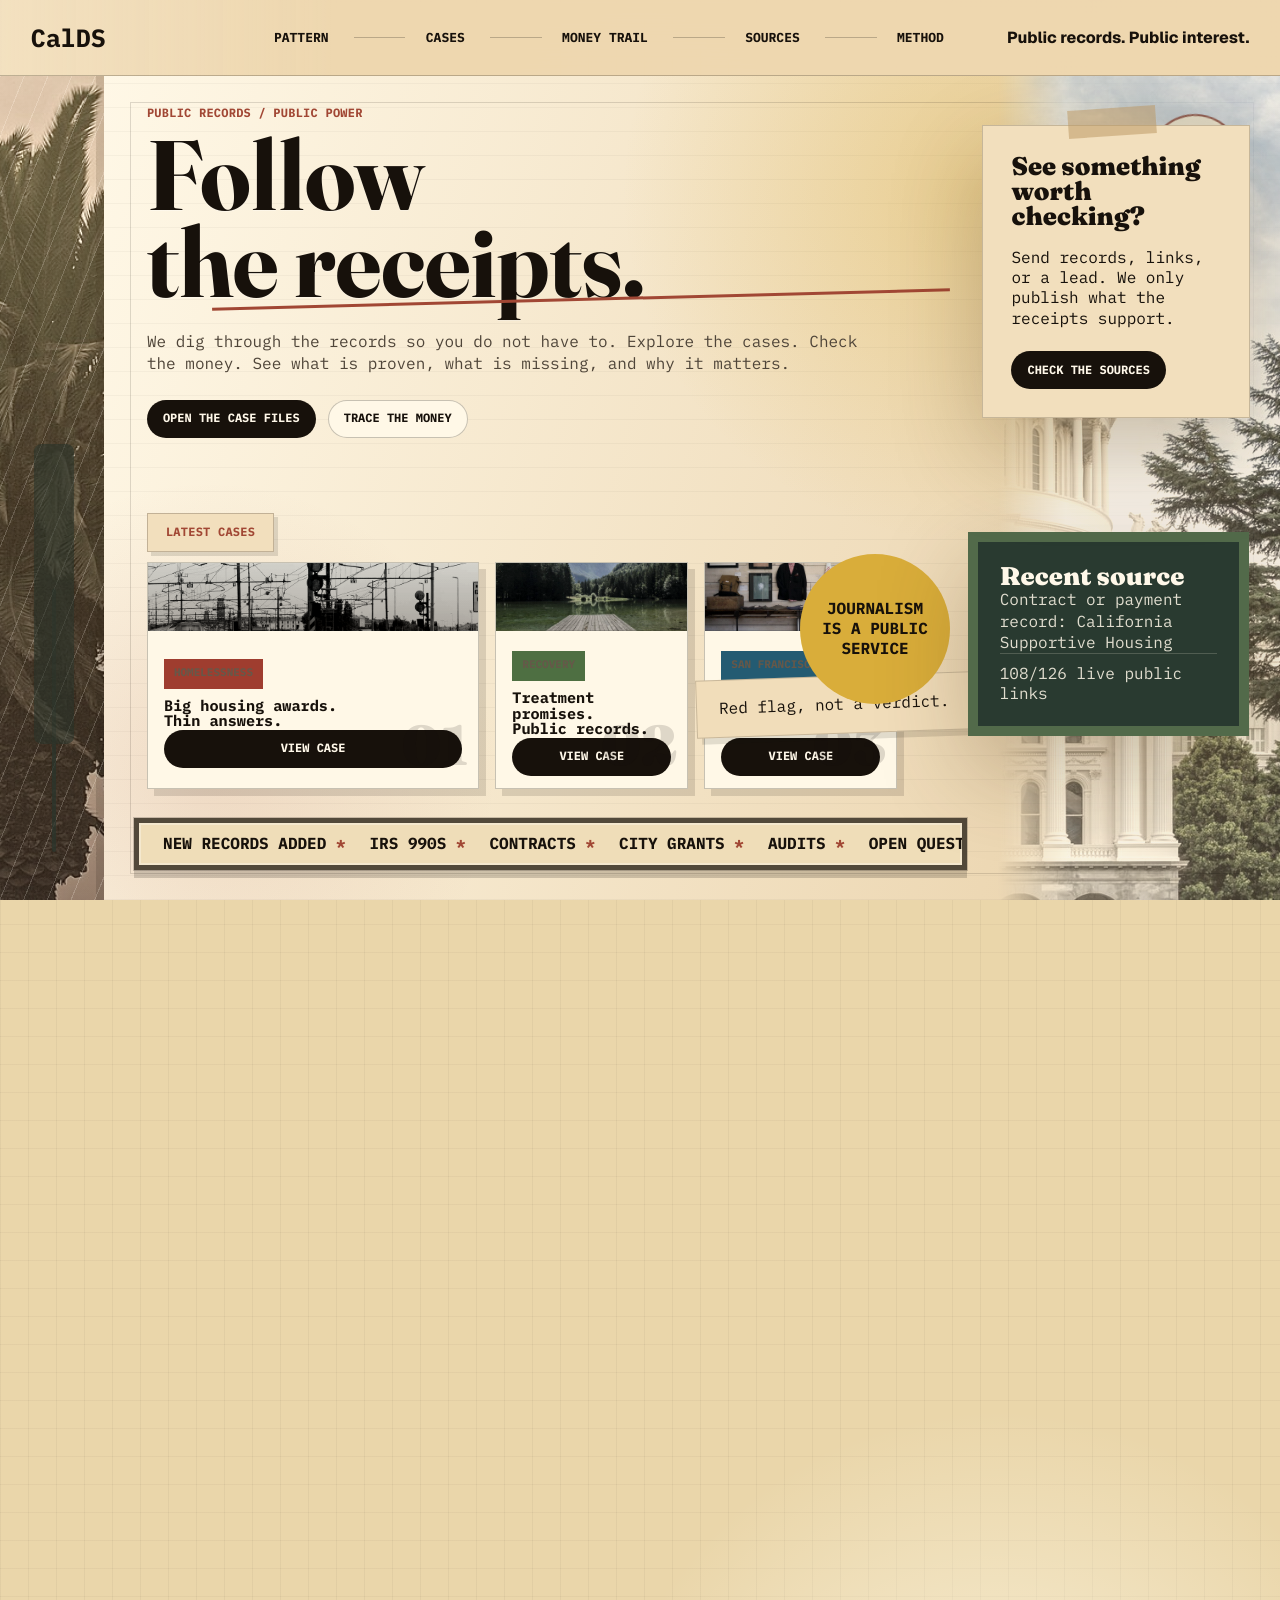
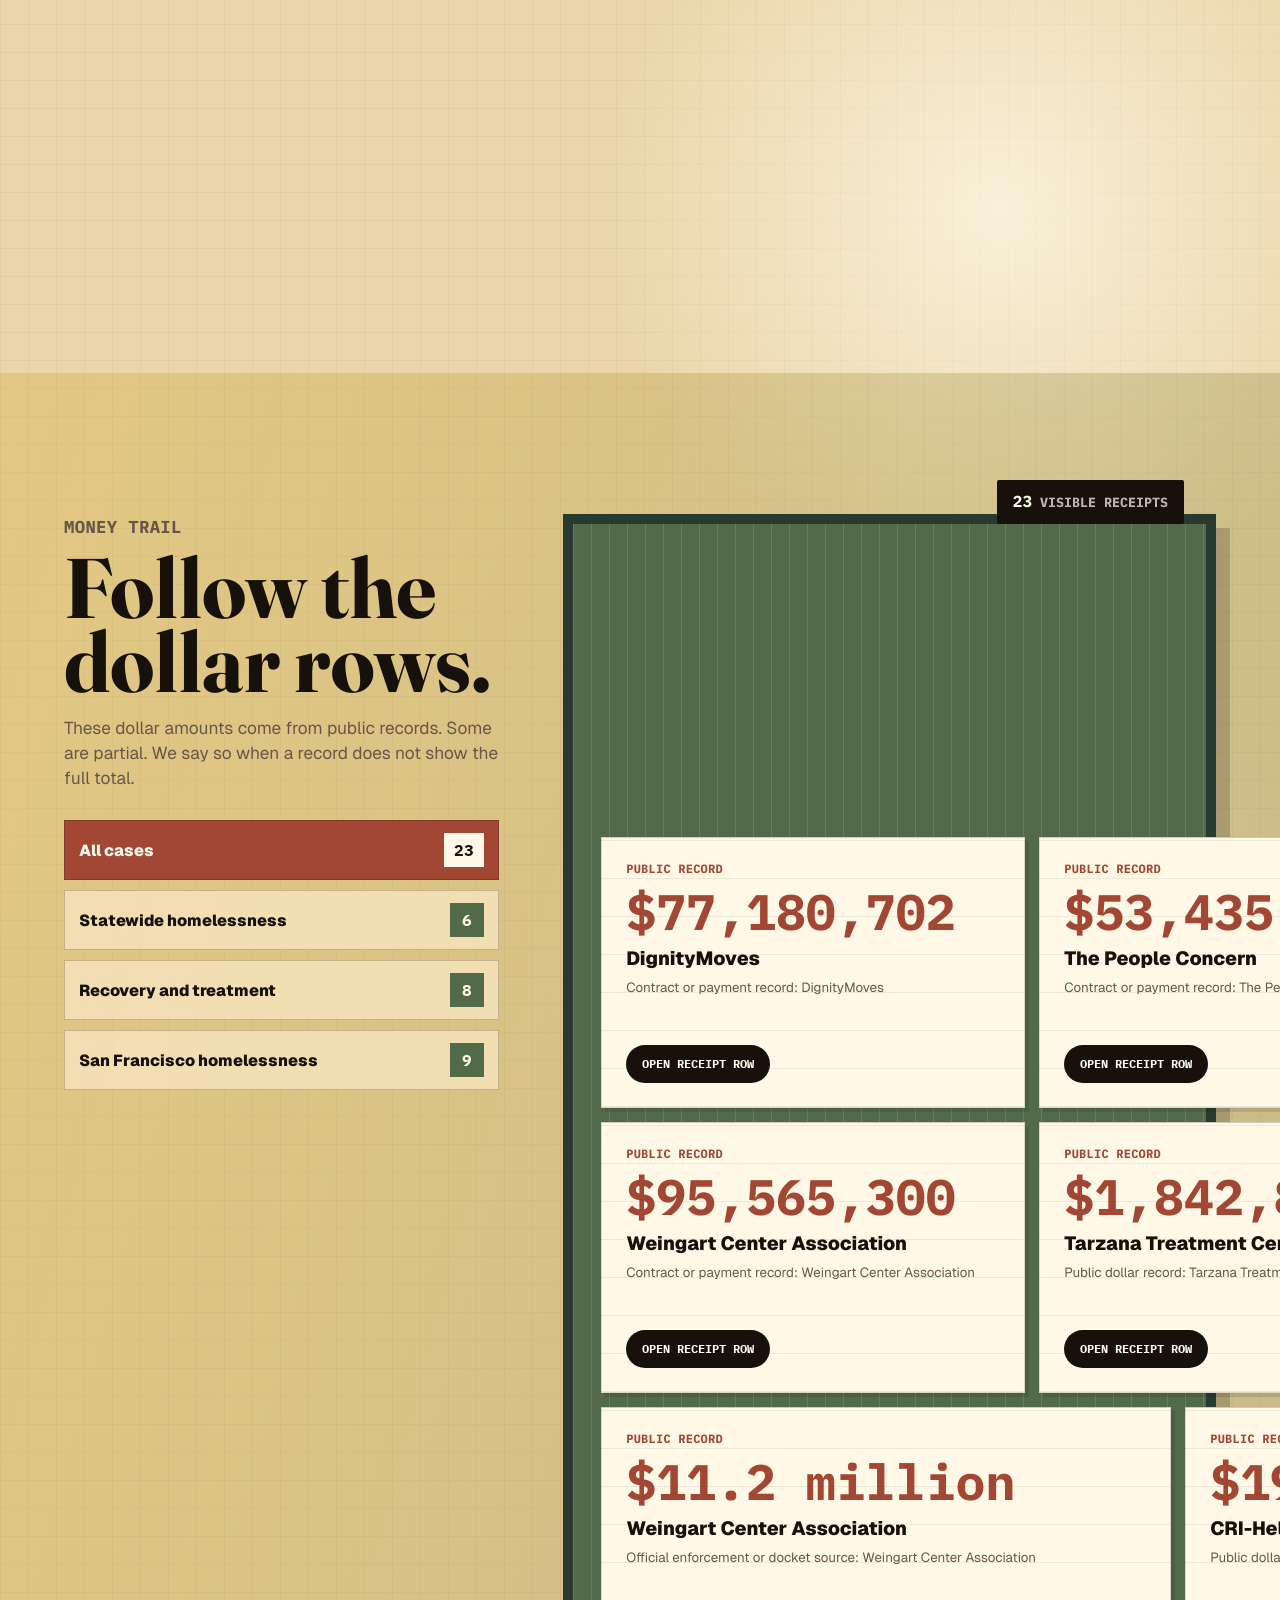
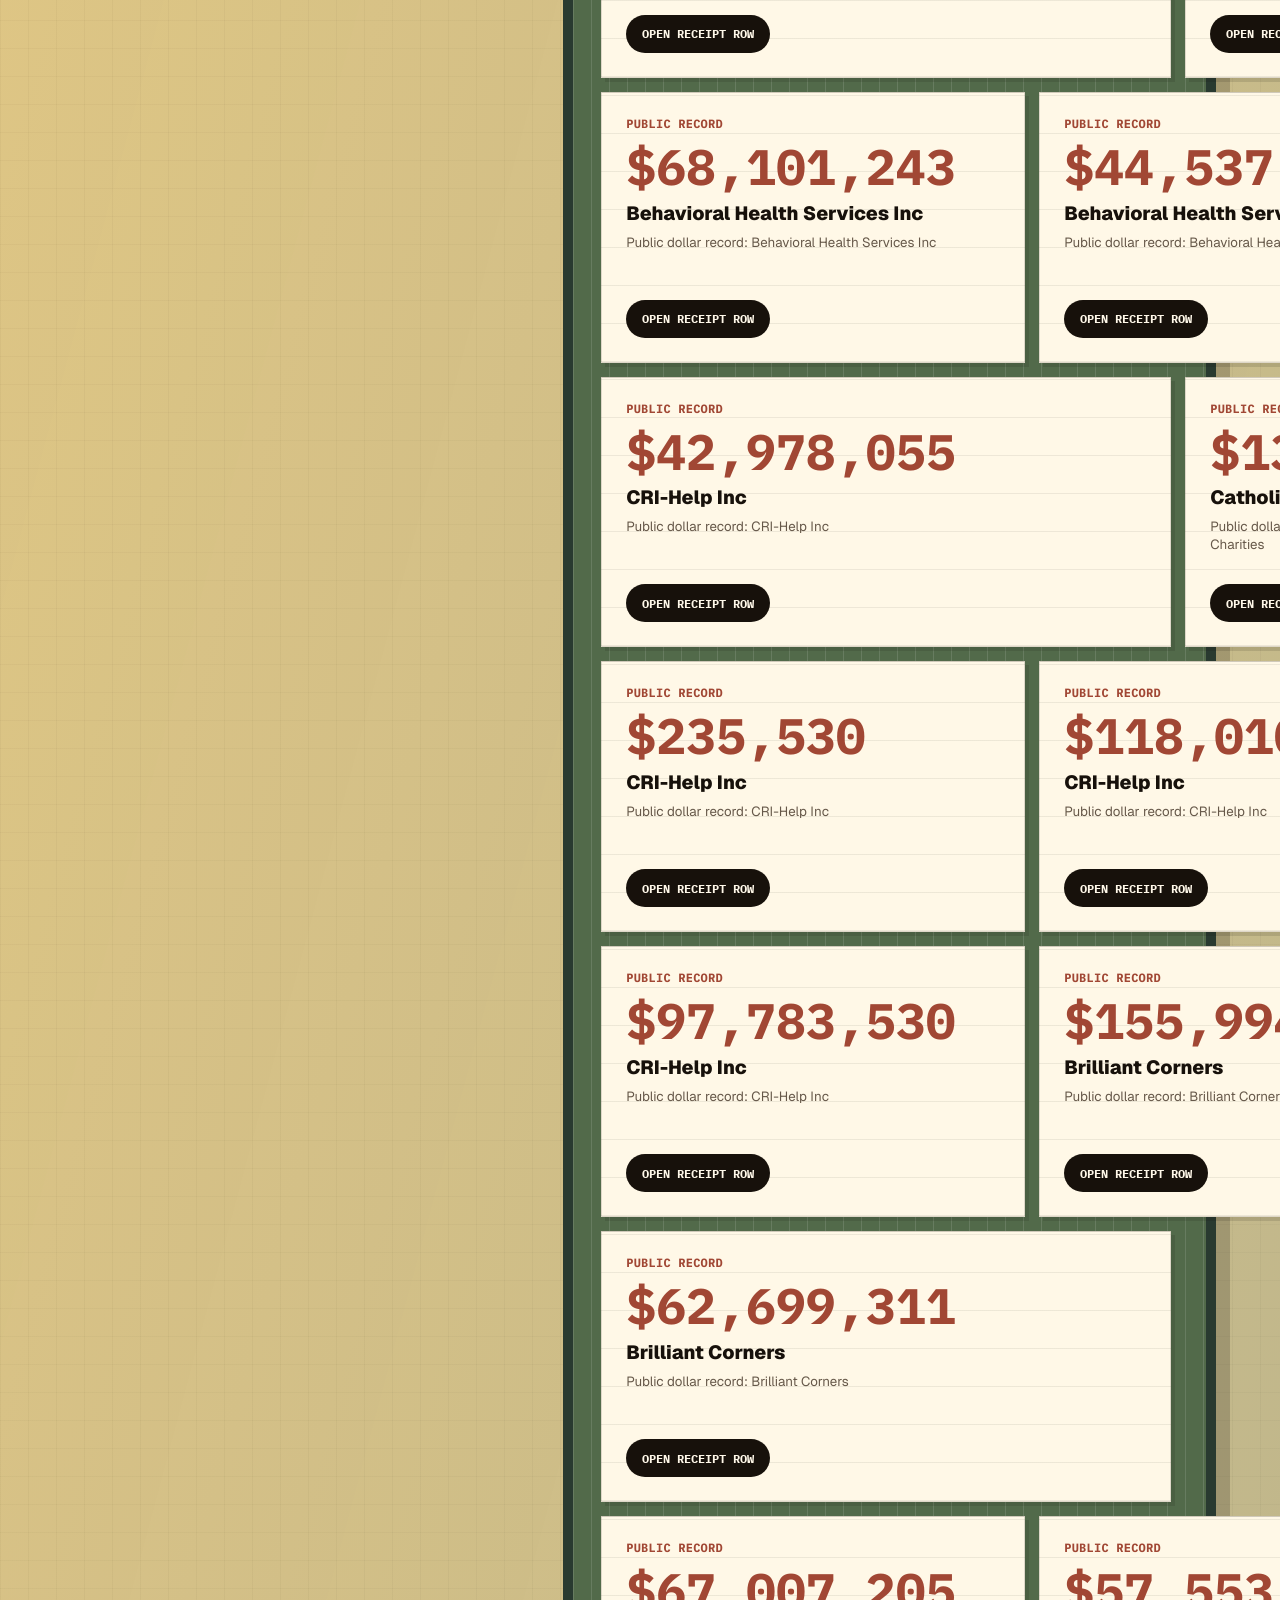
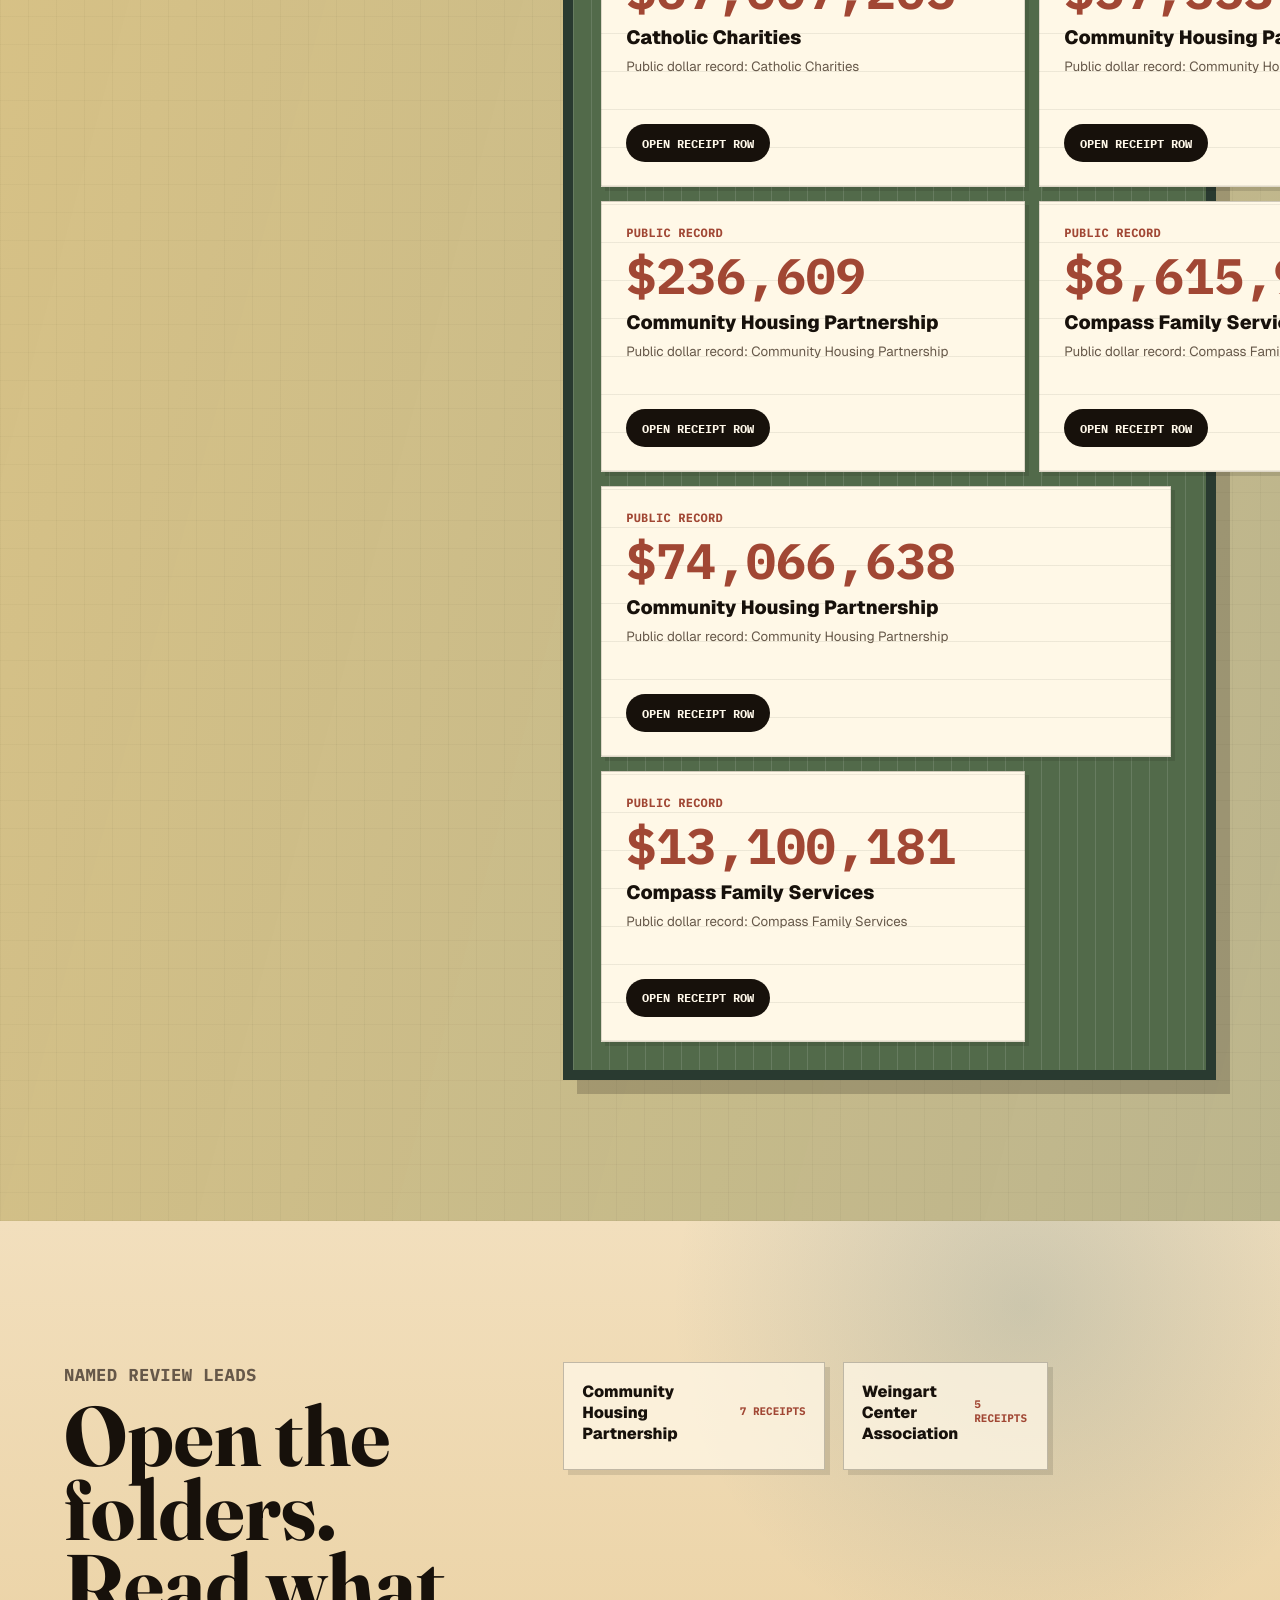
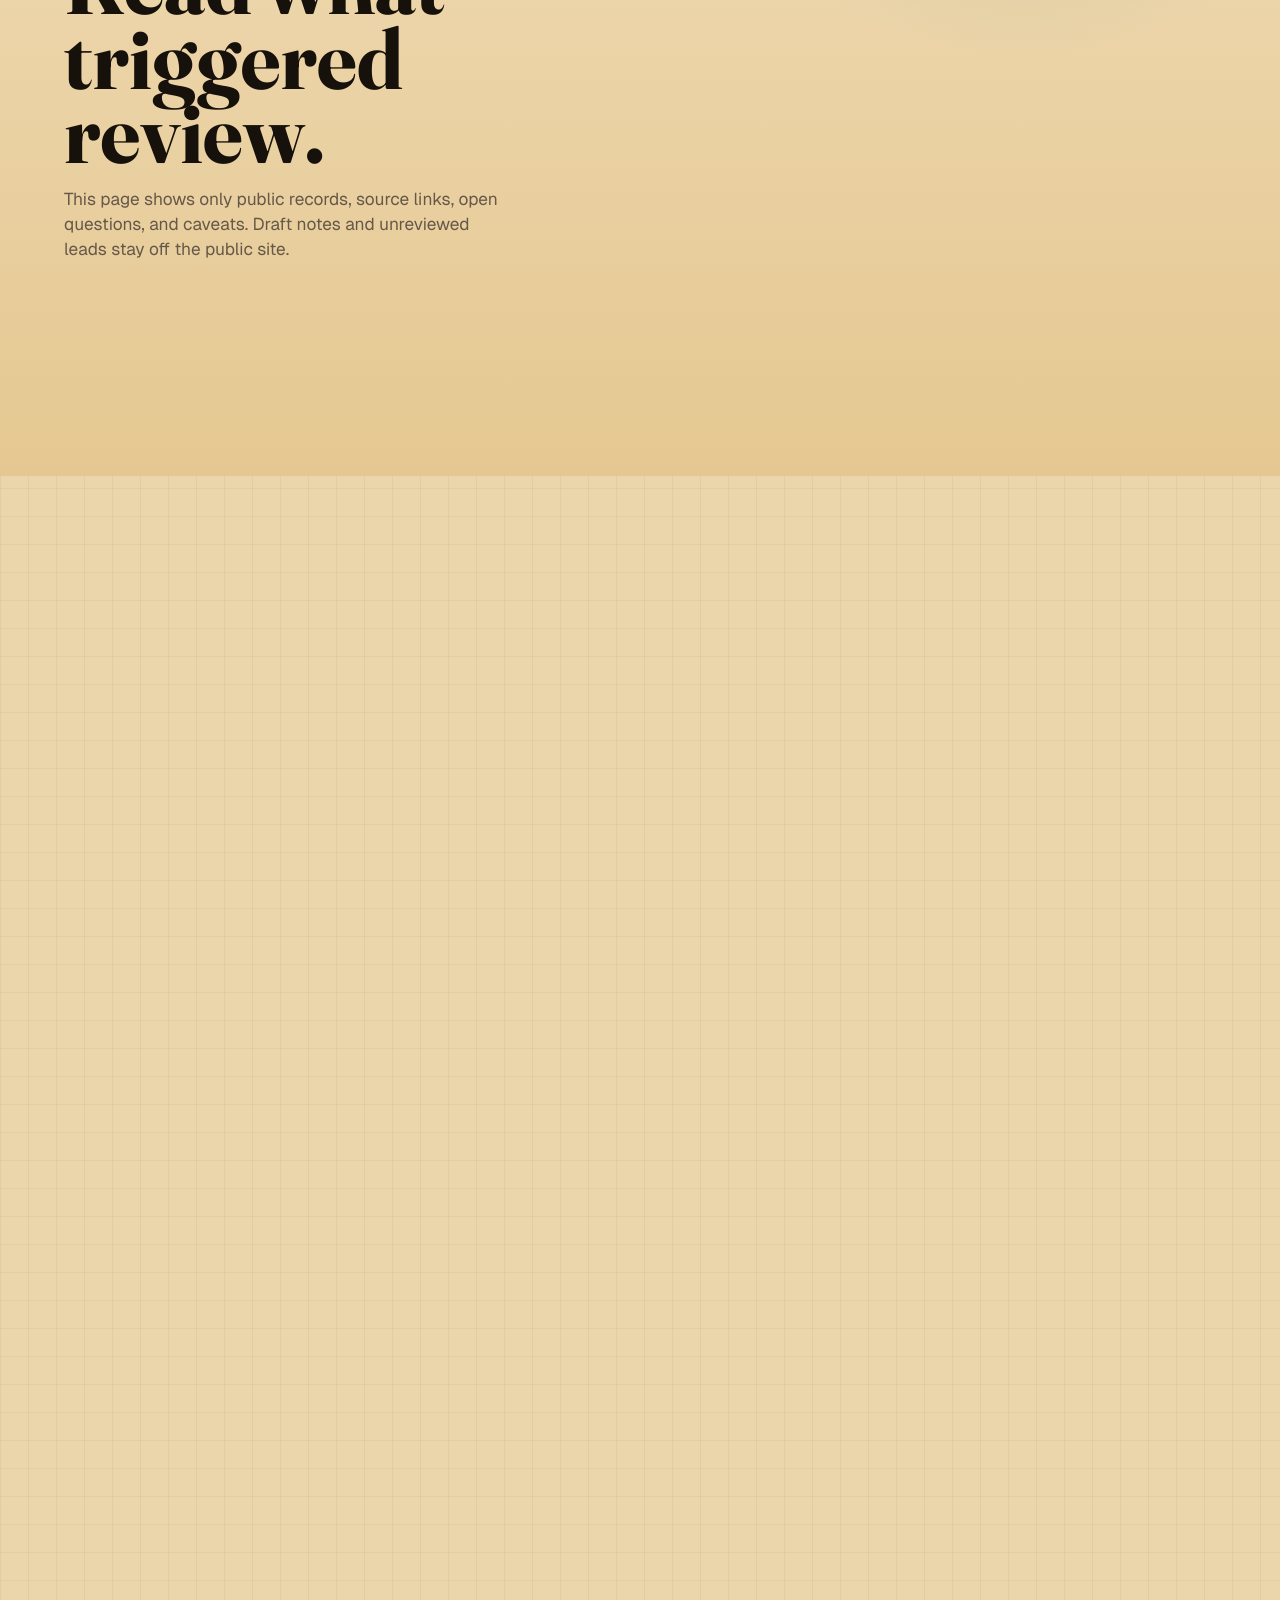
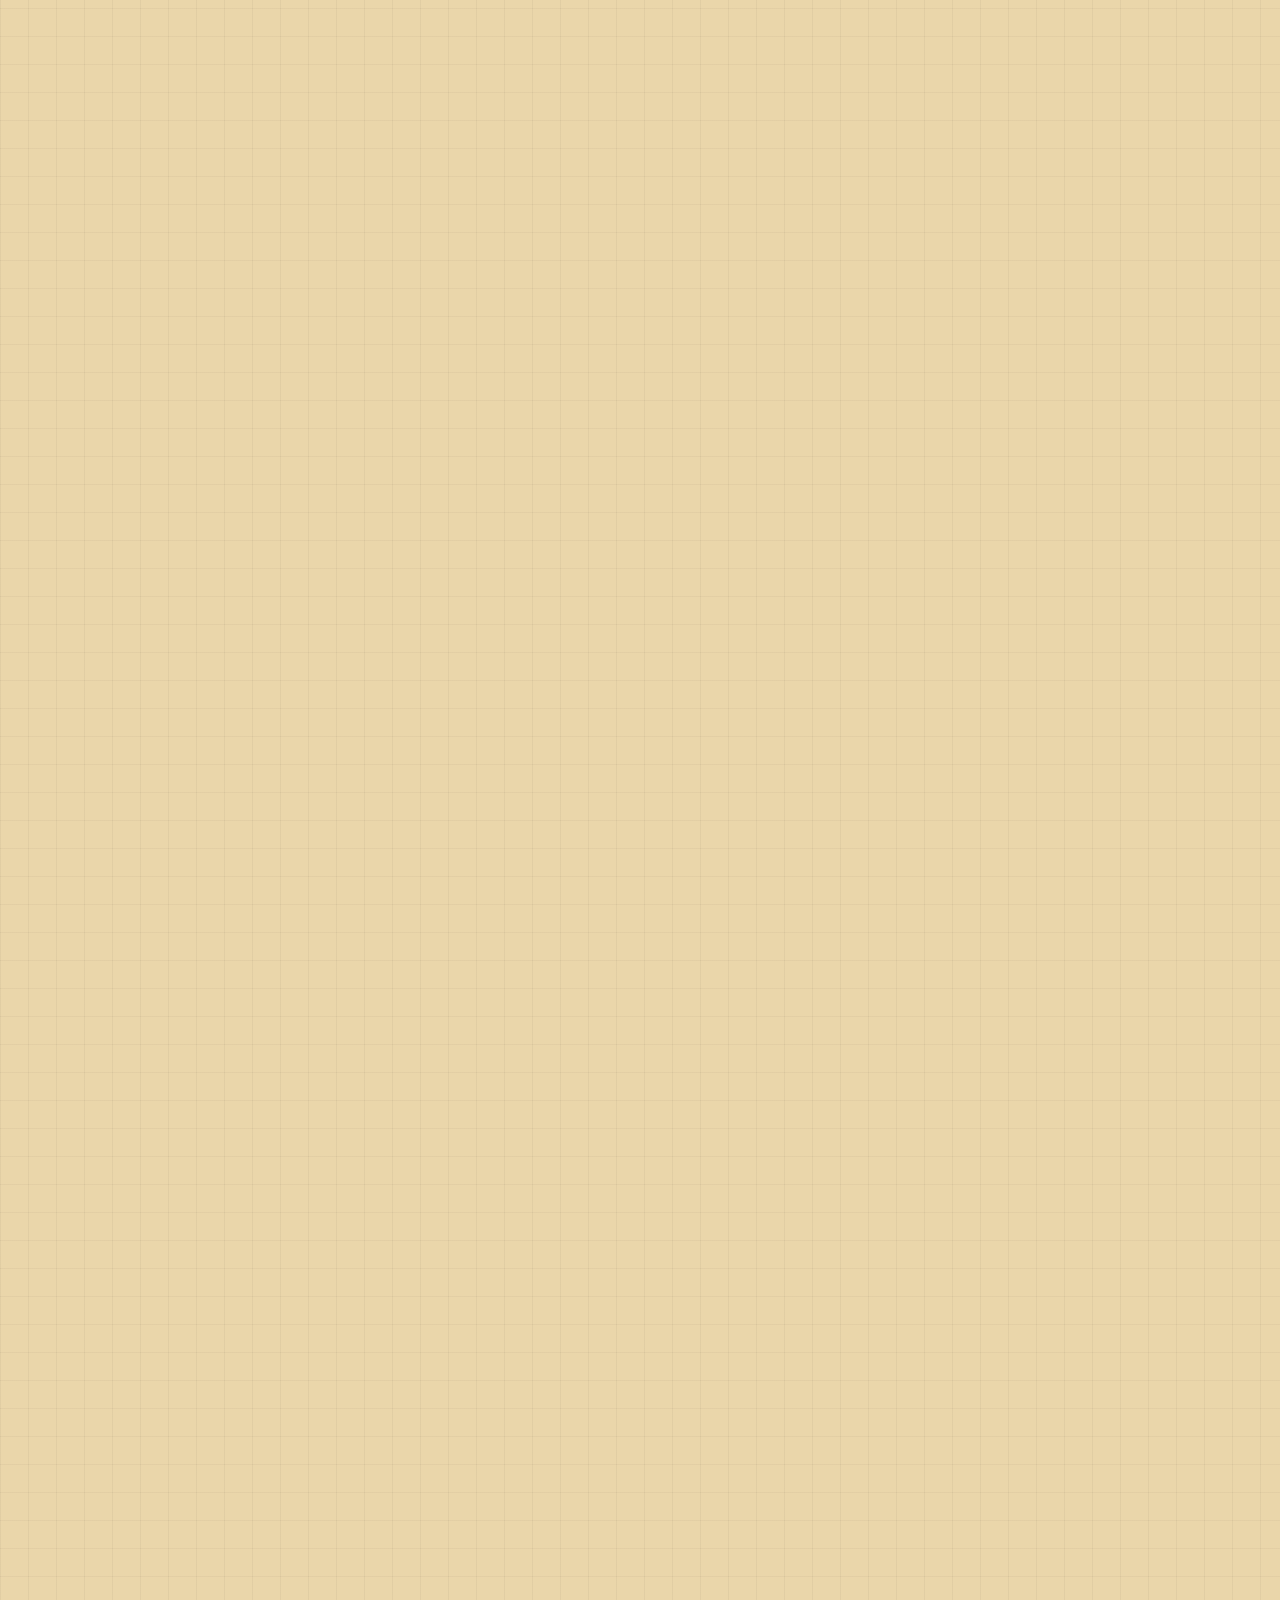
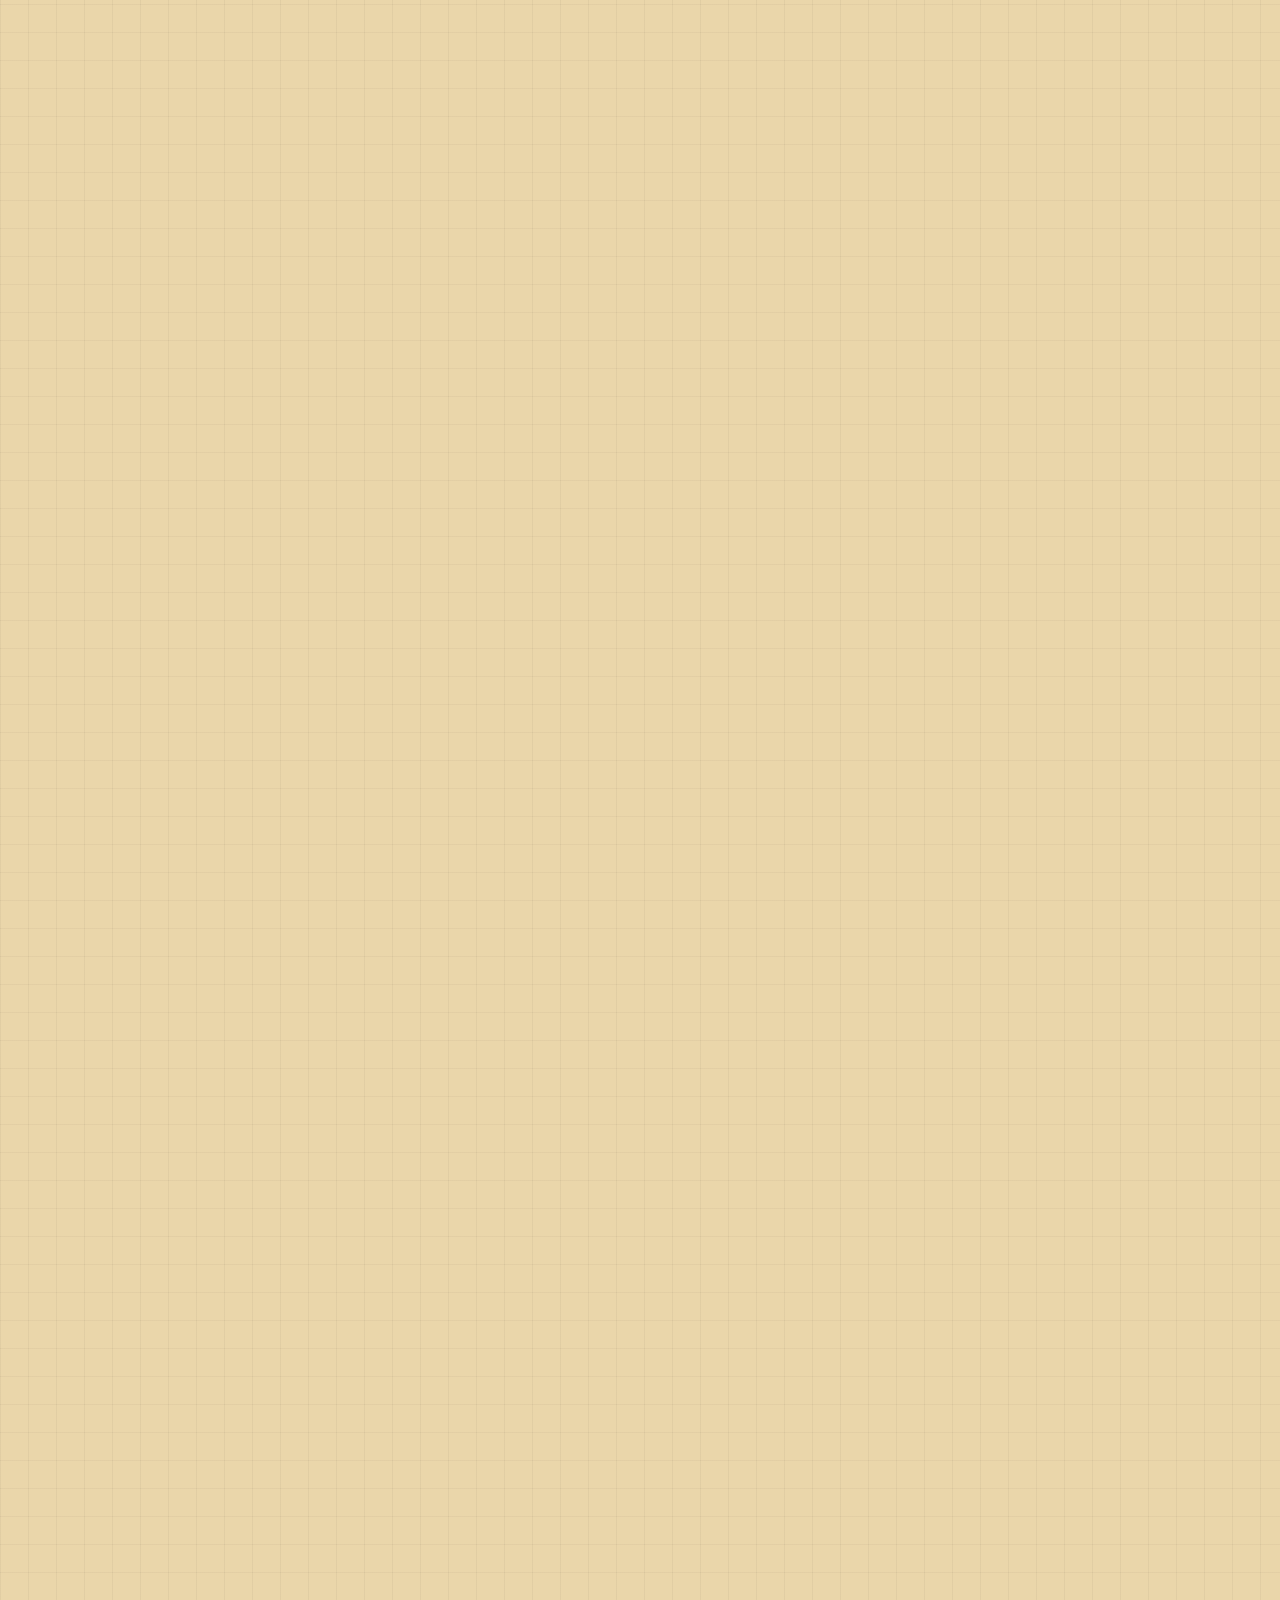
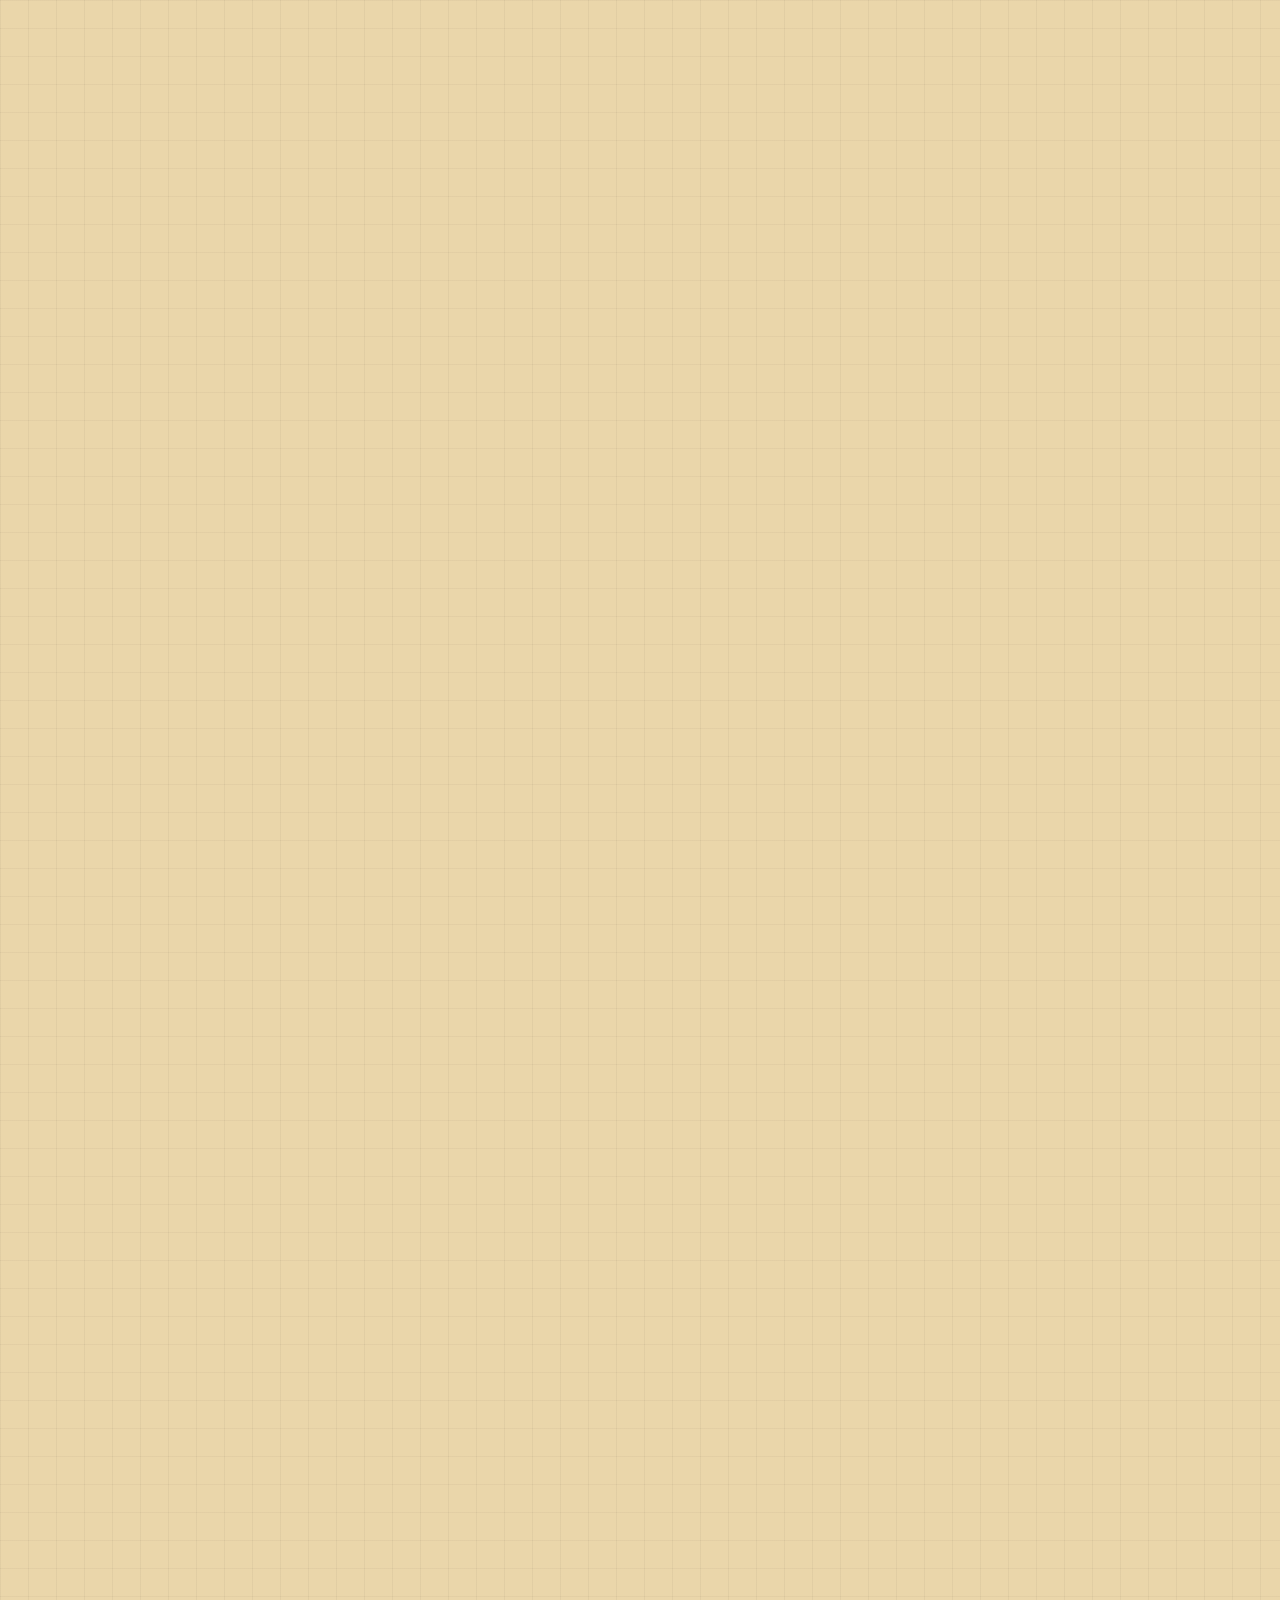
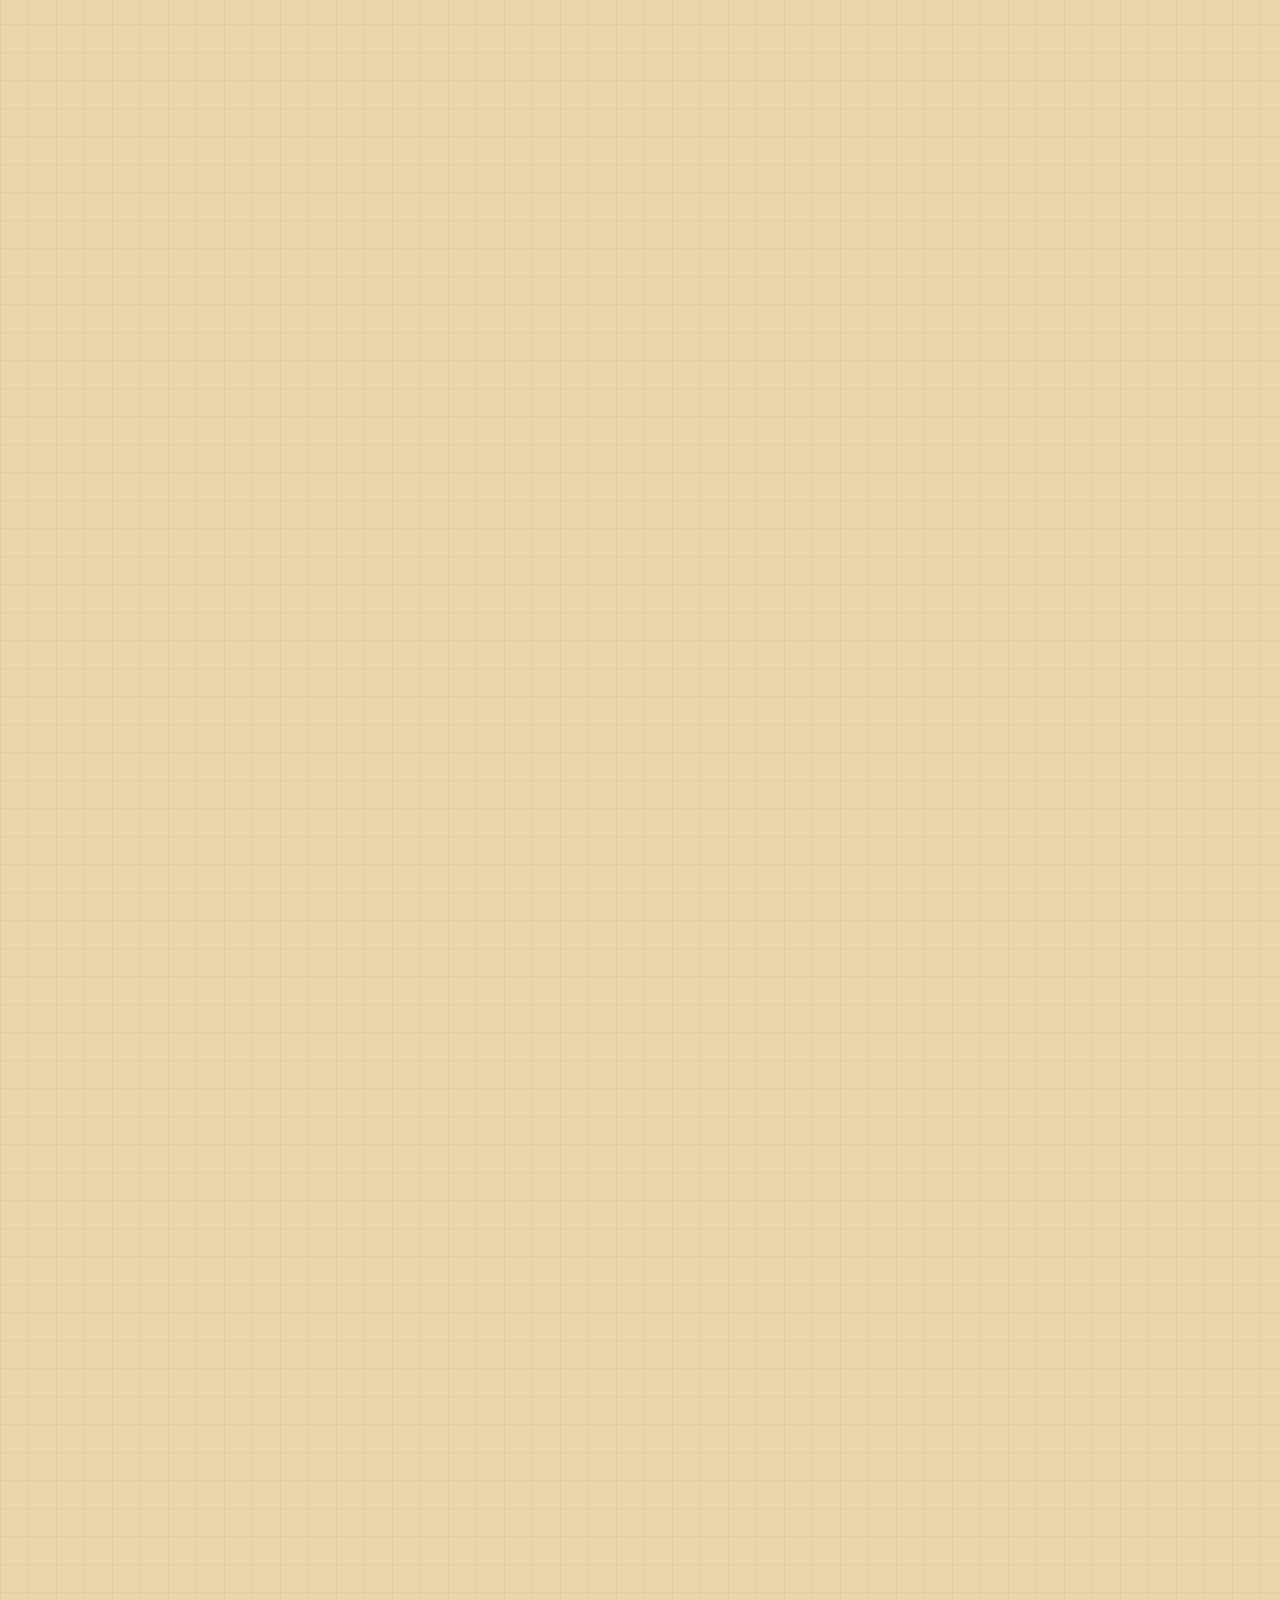
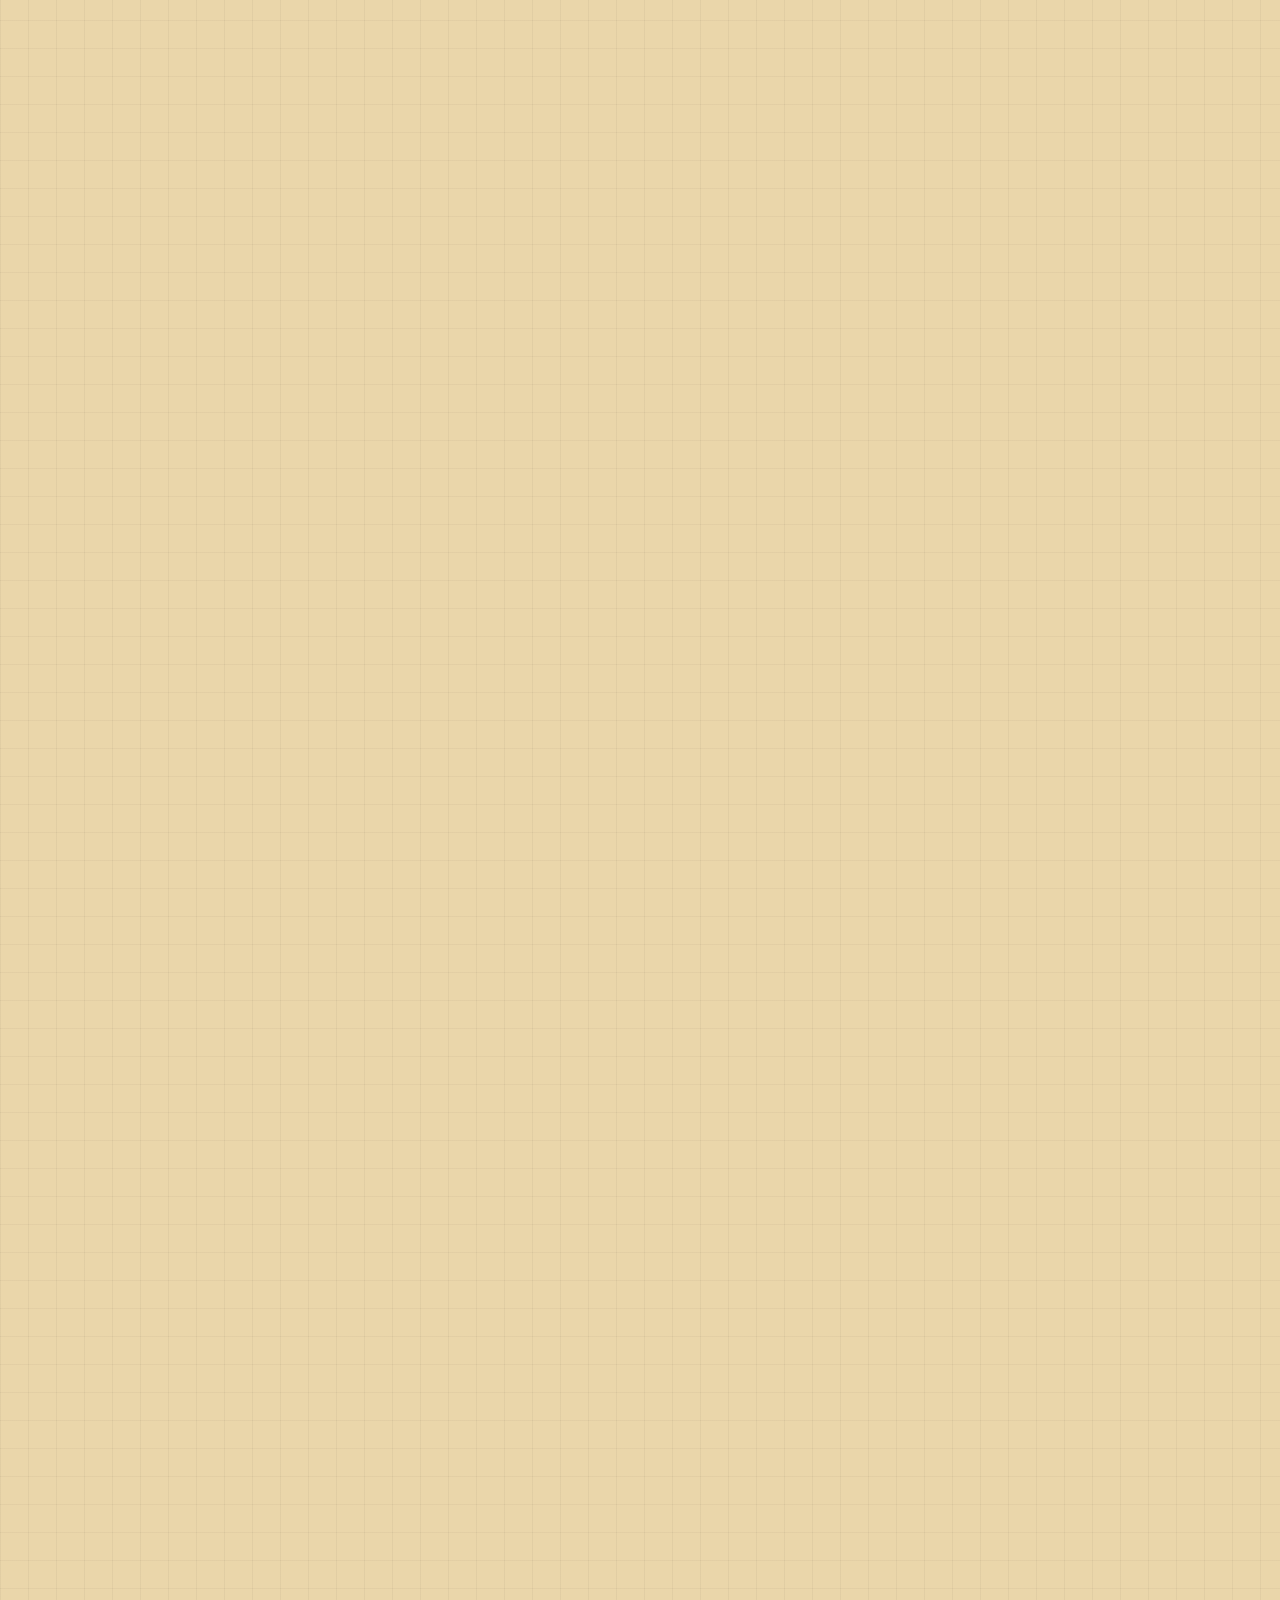
==== commit 6359dec7: "Redesign public case viewer editorial experience" ====
--- a/index.html
+++ b/index.html
@@ -34,7 +34,11 @@
         <div class="poster-copy">
           <p class="type-stamp">Public records / public power</p>
           <h1><span>Follow</span><span class="receipt-line"><span>the</span> <span>receipts.</span></span></h1>
-          <p class="dek">We dig through the records so you do not have to. Explore the cases. Check the money.</p>
+          <p class="dek">We dig through the records so you do not have to. Explore the cases. Check the money. See what is proven, what is missing, and why it matters.</p>
+          <div class="hero-actions" aria-label="Primary actions">
+            <a href="cases/">Open the case files</a>
+            <a href="#money">Trace the money</a>
+          </div>
         </div>
         <aside class="tip-note">
           <span>See something worth checking?</span>
@@ -94,7 +98,7 @@
             </div>
         </section>
         <aside class="recent-source">
-          <span>Recent source</span>
+          <span>Source pulse</span>
           <p>Contract or payment record: California Supportive Housing</p>
           <strong>108/126</strong>
           <small>live public links</small>
--- a/styles.css
+++ b/styles.css
@@ -1,19 +1,24 @@
 :root {
   color-scheme: light;
-  --paper: #ead1a1;
-  --paper-soft: #f6e7c9;
-  --paper-light: #fff7e6;
-  --ink: #18120d;
-  --muted: #6a5a48;
-  --line: rgba(24, 18, 13, .25);
-  --red: #a14331;
-  --red-dark: #733126;
-  --green: #435747;
-  --green-dark: #2f3d34;
-  --blue: #1f5970;
-  --gold: #d7aa39;
-  --shadow: 0 34px 80px rgba(64, 45, 22, .24);
-  --hard-shadow: 9px 9px 0 rgba(24, 18, 13, .16);
+  --paper: #ead6aa;
+  --paper-soft: #f8e6bf;
+  --paper-light: #fff8e7;
+  --paper-deep: #d7b674;
+  --ink: #17110b;
+  --muted: #665849;
+  --faint: rgba(23, 17, 11, .12);
+  --line: rgba(23, 17, 11, .24);
+  --red: #a14734;
+  --red-dark: #6f2d24;
+  --green: #526a4a;
+  --green-dark: #293a30;
+  --blue: #255f76;
+  --gold: #d9ad3a;
+  --cream-shadow: rgba(96, 61, 25, .2);
+  --paper-shadow: 0 34px 90px rgba(75, 49, 19, .28);
+  --hard-shadow: 10px 10px 0 rgba(23, 17, 11, .16);
+  --rail-width: clamp(104px, 8vw, 150px);
+  --nav-height: 76px;
 }
 
 * {
@@ -30,11 +35,13 @@
   overflow-x: hidden;
   color: var(--ink);
   background:
-    radial-gradient(circle at 78% 12%, rgba(255,255,255,.48), transparent 24rem),
-    linear-gradient(90deg, rgba(24,18,13,.045) 1px, transparent 1px) 0 0 / 28px 28px,
-    linear-gradient(180deg, rgba(24,18,13,.035) 1px, transparent 1px) 0 0 / 28px 28px,
+    radial-gradient(circle at 78% 8%, rgba(255, 250, 233, .72), transparent 25rem),
+    radial-gradient(circle at 8% 92%, rgba(161, 71, 52, .2), transparent 16rem),
+    linear-gradient(90deg, rgba(23, 17, 11, .045) 1px, transparent 1px) 0 0 / 28px 28px,
+    linear-gradient(180deg, rgba(23, 17, 11, .035) 1px, transparent 1px) 0 0 / 28px 28px,
     var(--paper);
   font-family: Geist, system-ui, -apple-system, BlinkMacSystemFont, "Segoe UI", sans-serif;
+  text-rendering: geometricPrecision;
 }
 
 body::before {
@@ -43,11 +50,11 @@
   inset: 0;
   z-index: -2;
   pointer-events: none;
-  opacity: .36;
+  opacity: .38;
   background-image:
-    radial-gradient(circle at 20% 25%, rgba(24,18,13,.16) 0 1px, transparent 1px),
-    radial-gradient(circle at 70% 55%, rgba(255,255,255,.55) 0 1px, transparent 1px);
-  background-size: 5px 5px, 8px 8px;
+    radial-gradient(circle at 25% 34%, rgba(23, 17, 11, .18) 0 1px, transparent 1px),
+    radial-gradient(circle at 78% 52%, rgba(255, 255, 255, .6) 0 1px, transparent 1px);
+  background-size: 5px 5px, 9px 9px;
   mix-blend-mode: multiply;
 }
 
@@ -57,14 +64,27 @@
   inset: 0;
   z-index: -1;
   pointer-events: none;
-  opacity: .22;
-  background:
-    linear-gradient(90deg, transparent 0 78%, rgba(67,87,71,.25) 78% 79%, transparent 79%),
-    radial-gradient(circle at 7% 94%, rgba(161,67,49,.22), transparent 12rem);
+  opacity: .3;
+  background:
+    linear-gradient(115deg, transparent 0 64%, rgba(82, 106, 74, .15) 64% 65%, transparent 65%),
+    radial-gradient(circle at 50% calc(18% + var(--paper-drift, 0px)), rgba(255, 255, 255, .42), transparent 26rem);
 }
 
 a {
   color: inherit;
+}
+
+button,
+input {
+  font: inherit;
+}
+
+button:focus-visible,
+a:focus-visible,
+summary:focus-visible,
+input:focus-visible {
+  outline: 3px solid var(--blue);
+  outline-offset: 4px;
 }
 
 main {
@@ -79,8 +99,9 @@
   left: 16px;
   z-index: 100;
   padding: 10px 14px;
+  color: var(--ink);
   background: var(--gold);
-  color: var(--ink);
+  font-weight: 850;
 }
 
 .skip-link:focus {
@@ -92,14 +113,16 @@
   top: 0;
   z-index: 50;
   display: grid;
-  grid-template-columns: 150px 1fr auto;
+  grid-template-columns: minmax(120px, 180px) 1fr auto;
   align-items: center;
-  gap: 24px;
-  min-height: 76px;
+  gap: clamp(16px, 2vw, 30px);
+  min-height: var(--nav-height);
   padding: 0 clamp(18px, 2.4vw, 36px);
   border-bottom: 1px solid var(--line);
-  background: rgba(238, 215, 176, .94);
-  backdrop-filter: blur(16px);
+  background:
+    linear-gradient(90deg, rgba(255, 248, 231, .3), transparent 26%),
+    rgba(238, 215, 176, .94);
+  backdrop-filter: blur(18px);
 }
 
 .brand {
@@ -112,10 +135,10 @@
 .rail-links {
   display: flex;
   justify-content: center;
-  gap: 18px;
+  gap: clamp(10px, 1.6vw, 22px);
   min-width: 0;
   font-family: "IBM Plex Mono", monospace;
-  font-size: 14px;
+  font-size: 13px;
   font-weight: 800;
   text-transform: uppercase;
 }
@@ -123,13 +146,14 @@
 .rail-links a {
   display: inline-flex;
   align-items: center;
-  gap: 18px;
+  gap: clamp(12px, 2vw, 26px);
+  min-height: 38px;
   text-decoration: none;
 }
 
 .rail-links a::after {
   content: "";
-  width: clamp(24px, 4vw, 72px);
+  width: clamp(18px, 4vw, 72px);
   height: 1px;
   background: var(--line);
 }
@@ -140,7 +164,8 @@
 
 .record-rail p {
   margin: 0;
-  font-weight: 700;
+  font-size: 1rem;
+  font-weight: 760;
 }
 
 h1,
@@ -148,22 +173,23 @@
 h3 {
   margin: 0;
   font-family: Fraunces, Georgia, serif;
-  line-height: .9;
+  line-height: .88;
   letter-spacing: 0;
+  text-wrap: balance;
 }
 
 h1 {
-  max-width: min(1120px, 88vw);
-  font-size: clamp(4.8rem, 8vw, 10.4rem);
+  max-width: min(1180px, 78vw);
+  font-size: clamp(5rem, 7.7vw, 10rem);
 }
 
 h2 {
-  max-width: 1060px;
-  font-size: clamp(3rem, 6vw, 7rem);
+  max-width: 1120px;
+  font-size: clamp(3.2rem, 6.6vw, 8.2rem);
 }
 
 h3 {
-  font-size: clamp(1.85rem, 2.5vw, 3rem);
+  font-size: clamp(1.75rem, 2.5vw, 3.2rem);
 }
 
 .type-stamp,
@@ -172,29 +198,29 @@
   margin: 0 0 12px;
   color: var(--red);
   font-family: "IBM Plex Mono", monospace;
-  font-size: 13px;
+  font-size: 12px;
   font-weight: 800;
-  letter-spacing: 0;
+  letter-spacing: .02em;
   text-transform: uppercase;
 }
 
 .poster-hero {
   position: relative;
   display: grid;
-  grid-template-columns: clamp(112px, 8vw, 150px) minmax(0, 1fr);
-  min-height: calc(100svh - 76px);
+  grid-template-columns: var(--rail-width) minmax(0, 1fr);
+  min-height: calc(100dvh - var(--nav-height));
   background: var(--paper);
 }
 
 .sun-strip {
   position: relative;
   overflow: hidden;
-  min-height: calc(100svh - 76px);
-  background:
-    linear-gradient(180deg, rgba(225, 152, 44, .18), rgba(130, 62, 35, .48)),
+  min-height: calc(100dvh - var(--nav-height));
+  background:
+    linear-gradient(180deg, rgba(225, 152, 44, .06), rgba(82, 48, 30, .46)),
     url("assets/venice-palms-rail.jpg") center / cover;
-  box-shadow: inset -8px 0 0 rgba(24,18,13,.14);
-  filter: saturate(.9) contrast(1.05);
+  box-shadow: inset -8px 0 0 rgba(23, 17, 11, .14);
+  filter: sepia(.18) saturate(.78) contrast(1.08);
 }
 
 .sun-strip::before {
@@ -202,46 +228,46 @@
   position: absolute;
   inset: 0;
   background:
-    repeating-linear-gradient(112deg, rgba(255,255,255,.18) 0 1px, transparent 1px 22px),
-    linear-gradient(180deg, rgba(225, 152, 44, .34), rgba(24,18,13,.08));
+    repeating-linear-gradient(112deg, rgba(255, 255, 255, .17) 0 1px, transparent 1px 22px),
+    linear-gradient(180deg, rgba(225, 152, 44, .28), rgba(23, 17, 11, .12));
   mix-blend-mode: screen;
 }
 
 .sun-strip::after {
   content: "";
   position: absolute;
-  left: 50%;
-  bottom: 1.5rem;
+  left: 52%;
+  bottom: 3rem;
   width: 4px;
-  height: 34%;
+  height: 32%;
   border-radius: 999px;
-  background: rgba(47, 61, 52, .72);
+  background: rgba(41, 58, 48, .76);
   transform: translateX(-50%);
-  box-shadow: 0 -120px 0 18px rgba(47, 61, 52, .58);
+  box-shadow: 0 -126px 0 18px rgba(41, 58, 48, .58);
 }
 
 .poster-sheet {
   position: relative;
   display: grid;
-  grid-template-columns: minmax(0, 1fr) minmax(300px, 430px);
-  grid-template-rows: auto auto minmax(230px, 1fr) auto;
-  gap: clamp(10px, 1vw, 18px);
-  min-height: calc(100svh - 76px);
-  padding: clamp(24px, 2.5vw, 42px);
-  overflow: hidden;
-  background:
-    linear-gradient(90deg, rgba(255,255,255,.24), transparent 20%),
-    radial-gradient(circle at 74% 15%, rgba(215,170,57,.28), transparent 20rem),
-    repeating-linear-gradient(0deg, rgba(24,18,13,.035) 0 1px, transparent 1px 24px),
-    linear-gradient(105deg, rgba(255,247,230,.98), rgba(232,207,166,.96));
+  grid-template-columns: repeat(12, minmax(0, 1fr));
+  grid-template-rows: minmax(260px, auto) minmax(220px, 1fr) 66px;
+  gap: clamp(12px, 1.2vw, 20px);
+  min-height: calc(100dvh - var(--nav-height));
+  padding: clamp(18px, 2.35vw, 42px);
+  overflow: visible;
+  background:
+    radial-gradient(circle at 74% 14%, rgba(217, 173, 58, .34), transparent 22rem),
+    radial-gradient(circle at 9% 84%, rgba(161, 71, 52, .13), transparent 18rem),
+    repeating-linear-gradient(0deg, rgba(23, 17, 11, .035) 0 1px, transparent 1px 24px),
+    linear-gradient(105deg, rgba(255, 248, 231, .99), rgba(232, 207, 166, .96));
 }
 
 .poster-sheet::before {
   content: "";
   position: absolute;
-  inset: 28px;
+  inset: clamp(18px, 2vw, 32px);
   pointer-events: none;
-  border: 1px solid rgba(24, 18, 13, .16);
+  border: 1px solid rgba(23, 17, 11, .14);
 }
 
 .capitol-rail {
@@ -249,52 +275,48 @@
   right: 0;
   top: 0;
   bottom: 0;
-  width: clamp(130px, 16vw, 260px);
-  background:
-    linear-gradient(90deg, rgba(246,231,201,.24), rgba(246,231,201,.08)),
+  width: clamp(190px, 22vw, 360px);
+  background:
+    linear-gradient(90deg, rgba(248, 230, 191, .18), rgba(248, 230, 191, .02)),
     url("assets/california-capitol-crop.jpg") left center / cover;
-  opacity: .74;
-  mix-blend-mode: multiply;
-  filter: sepia(.22) saturate(.72) contrast(1.08);
-  mask-image: linear-gradient(90deg, transparent, #000 18%, #000);
+  opacity: .72;
+  filter: sepia(.24) saturate(.68) contrast(1.08);
+  mask-image: linear-gradient(90deg, transparent, #000 24%, #000);
 }
 
 .paper-stamp {
   position: absolute;
   right: clamp(22px, 3vw, 48px);
   top: clamp(20px, 3vw, 46px);
-  z-index: 4;
+  z-index: 6;
   display: grid;
   place-items: center;
-  width: 92px;
-  height: 92px;
-  border: 2px solid rgba(115,49,38,.7);
+  width: 94px;
+  height: 94px;
+  border: 2px solid rgba(111, 45, 36, .72);
   border-radius: 50%;
   color: var(--red-dark);
   font-family: "IBM Plex Mono", monospace;
-  font-size: 11px;
+  font-size: 10px;
   font-weight: 800;
   line-height: 1.1;
   text-align: center;
   text-transform: uppercase;
   transform: rotate(9deg);
-  background: rgba(246,231,201,.55);
+  background: rgba(248, 230, 191, .56);
 }
 
 .poster-copy {
-  z-index: 3;
-  grid-column: 1 / 2;
-  align-self: start;
-  max-width: 1120px;
-  padding: clamp(8px, 1.2vw, 18px) 0 0 clamp(4px, 1vw, 18px);
+  z-index: 4;
+  grid-column: 1 / 10;
+  grid-row: 1;
+  align-self: end;
+  min-width: 0;
+  padding-left: clamp(8px, 1vw, 18px);
 }
 
 .poster-copy h1 {
-  font-size: clamp(5rem, 7.35vw, 9.65rem);
-}
-
-.poster-copy h1 {
-  text-shadow: 0 1px 0 rgba(255,255,255,.3);
+  text-shadow: 0 1px 0 rgba(255, 255, 255, .3);
 }
 
 .poster-copy h1 > span {
@@ -313,13 +335,13 @@
 .receipt-line::after {
   content: "";
   position: absolute;
-  left: 10%;
+  left: 8%;
   right: 2%;
-  bottom: .08em;
+  bottom: .05em;
   height: .035em;
   background: var(--red);
-  transform: rotate(-1.8deg);
-  box-shadow: 74px 18px 0 -8px var(--red);
+  transform: rotate(-1.5deg);
+  box-shadow: 72px 18px 0 -9px var(--red);
 }
 
 .dek,
@@ -332,32 +354,102 @@
 .story-brief p,
 .case-caveat p,
 .final-poster p {
-  max-width: 760px;
+  max-width: 720px;
   color: var(--muted);
-  font-size: clamp(1.08rem, 1.45vw, 1.42rem);
-  line-height: 1.42;
+  font-size: clamp(1.05rem, 1.35vw, 1.34rem);
+  line-height: 1.45;
+  text-wrap: pretty;
 }
 
 .dek {
-  max-width: 640px;
+  max-width: min(100%, 720px);
   margin: clamp(18px, 2vw, 28px) 0 0;
-  color: #514638;
-  font-family: "IBM Plex Mono", monospace;
-  font-size: clamp(.98rem, 1.1vw, 1.12rem);
-  line-height: 1.32;
+  color: #4f4539;
+  font-family: "IBM Plex Mono", monospace;
+  font-size: clamp(1rem, 1.1vw, 1.16rem);
+  line-height: 1.36;
+  overflow-wrap: break-word;
+}
+
+.hero-actions {
+  display: flex;
+  flex-wrap: wrap;
+  gap: 12px;
+  margin-top: 24px;
+}
+
+.hero-actions a,
+.tip-note a,
+.paper-link,
+.source-jump,
+.case-link,
+.final-poster a,
+.mini-receipt a,
+.source-table a {
+  display: inline-flex;
+  align-items: center;
+  justify-content: center;
+  min-height: 38px;
+  padding: 9px 16px;
+  border: 0;
+  border-radius: 999px;
+  color: #fff8e9;
+  background: var(--ink);
+  font-family: "IBM Plex Mono", monospace;
+  font-size: 12px;
+  font-weight: 800;
+  text-transform: uppercase;
+  text-decoration: none;
+  cursor: pointer;
+  transition: transform .22s ease, background .22s ease, box-shadow .22s ease;
+}
+
+.hero-actions a:nth-child(2) {
+  color: var(--ink);
+  background: var(--paper-light);
+  box-shadow: inset 0 0 0 1px rgba(23, 17, 11, .24);
+}
+
+.hero-actions a:hover,
+.tip-note a:hover,
+.paper-link:hover,
+.source-jump:hover,
+.case-link:hover,
+.final-poster a:hover,
+.mini-receipt a:hover,
+.source-table a:hover {
+  transform: translateY(-2px);
+  box-shadow: 0 9px 0 rgba(23, 17, 11, .12);
+}
+
+.hero-actions a:active,
+.tip-note a:active,
+.paper-link:active,
+.source-jump:active,
+.case-link:active,
+.final-poster a:active,
+.mini-receipt a:active,
+.source-table a:active,
+.filter-tab:active {
+  transform: translateY(1px) scale(.99);
 }
 
 .tip-note,
 .loop-note {
-  z-index: 5;
-  justify-self: start;
-  align-self: start;
+  position: relative;
+  z-index: 7;
   width: min(100%, 330px);
   padding: 28px;
-  border: 1px solid rgba(24,18,13,.2);
+  border: 1px solid rgba(23, 17, 11, .2);
   background: #f2dfbd;
-  box-shadow: var(--shadow);
+  box-shadow: var(--paper-shadow);
   transform: rotate(-1.4deg);
+}
+
+.tip-note {
+  grid-column: 10 / 13;
+  grid-row: 1;
+  align-self: center;
 }
 
 .tip-note::before,
@@ -376,9 +468,9 @@
 .loop-note b {
   display: block;
   font-family: Fraunces, Georgia, serif;
-  font-size: clamp(1.55rem, 2vw, 2rem);
-  font-weight: 800;
-  line-height: 1;
+  font-size: clamp(1.6rem, 2vw, 2.05rem);
+  font-weight: 900;
+  line-height: .98;
 }
 
 .tip-note p,
@@ -388,38 +480,12 @@
   line-height: 1.28;
 }
 
-.tip-note a,
-.paper-link,
-.source-jump,
-.case-link,
-.final-poster a,
-.mini-receipt a,
-.source-table a {
-  display: inline-flex;
-  align-items: center;
-  justify-content: center;
-  min-height: 34px;
-  padding: 8px 15px;
-  border: 0;
-  border-radius: 999px;
-  color: #fff8e9;
-  background: var(--ink);
-  font-family: "IBM Plex Mono", monospace;
-  font-size: 12px;
-  font-weight: 800;
-  text-transform: uppercase;
-  text-decoration: none;
-  cursor: pointer;
-}
-
 .latest-wall {
-  z-index: 4;
-  position: absolute;
-  left: clamp(42px, 3.8vw, 70px);
-  bottom: 74px;
-  width: min(1060px, 63vw);
-  max-width: 1060px;
-  padding: 0;
+  z-index: 5;
+  grid-column: 1 / 10;
+  grid-row: 2;
+  align-self: end;
+  padding-left: clamp(8px, 1vw, 18px);
 }
 
 .wall-label {
@@ -427,26 +493,59 @@
   margin-bottom: 10px;
   padding: 11px 18px;
   background: #f2dfbd;
-  border: 1px solid rgba(24,18,13,.22);
-  box-shadow: 4px 4px 0 rgba(24,18,13,.12);
+  border: 1px solid rgba(23, 17, 11, .22);
+  box-shadow: 4px 4px 0 rgba(23, 17, 11, .12);
 }
 
 .case-strip {
   display: grid;
-  grid-template-columns: repeat(3, minmax(0, 1fr));
+  grid-template-columns: repeat(12, minmax(0, 1fr));
+  grid-auto-flow: dense;
   gap: 16px;
 }
 
 .case-ticket,
 .case-panel {
   position: relative;
+  display: grid;
   overflow: hidden;
-  min-height: 228px;
-  border: 1px solid rgba(24,18,13,.25);
+  min-height: 184px;
+  border: 1px solid rgba(23, 17, 11, .24);
   background: var(--paper-light);
-  box-shadow: 6px 6px 0 rgba(24,18,13,.13);
-  transition: transform .22s ease, box-shadow .22s ease;
+  box-shadow: 7px 7px 0 rgba(23, 17, 11, .13);
+  transition: transform .24s ease, box-shadow .24s ease, filter .24s ease;
   transform-style: preserve-3d;
+}
+
+.case-ticket::after,
+.case-panel::after,
+.receipt-card::after,
+.finding-card::after,
+.mini-receipt::after {
+  content: "";
+  position: absolute;
+  inset: 0;
+  pointer-events: none;
+  opacity: 0;
+  background: radial-gradient(circle at var(--mx, 50%) var(--my, 50%), rgba(255, 248, 231, .48), transparent 34%);
+  transition: opacity .22s ease;
+}
+
+.case-ticket:hover::after,
+.case-panel:hover::after,
+.receipt-card:hover::after,
+.finding-card:hover::after,
+.mini-receipt:hover::after {
+  opacity: 1;
+}
+
+.case-ticket:nth-child(1) {
+  grid-column: span 5;
+}
+
+.case-ticket:nth-child(2),
+.case-ticket:nth-child(3) {
+  grid-column: span 3;
 }
 
 .case-ticket:hover,
@@ -454,29 +553,36 @@
 .receipt-card:hover,
 .finding-card:hover,
 .mini-receipt:hover {
-  box-shadow: 12px 12px 0 rgba(24,18,13,.14);
+  box-shadow: 14px 14px 0 rgba(23, 17, 11, .15);
 }
 
 .case-ticket__photo,
 .case-panel__mark,
 .case-hero__art {
   display: block;
-  height: 86px;
-  border-bottom: 1px solid rgba(24,18,13,.22);
-  background:
-    radial-gradient(circle at 22% 24%, rgba(255,247,230,.88) 0 18px, transparent 19px),
-    radial-gradient(circle at 76% 30%, rgba(24,18,13,.15) 0 28px, transparent 29px),
-    repeating-linear-gradient(90deg, rgba(24,18,13,.14) 0 1px, transparent 1px 28px),
+  height: 68px;
+  border-bottom: 1px solid rgba(23, 17, 11, .22);
+  background:
+    radial-gradient(circle at 22% 24%, rgba(255, 248, 231, .88) 0 18px, transparent 19px),
+    radial-gradient(circle at 76% 30%, rgba(23, 17, 11, .15) 0 28px, transparent 29px),
+    repeating-linear-gradient(90deg, rgba(23, 17, 11, .14) 0 1px, transparent 1px 28px),
     linear-gradient(110deg, var(--case-color, var(--red)), #edd39e);
   filter: saturate(.82);
+  transition: filter .3s ease, transform .5s ease;
+}
+
+.case-ticket:hover .case-ticket__photo,
+.case-panel:hover .case-panel__mark {
+  transform: scale(1.04);
+  filter: saturate(.9) contrast(1.08);
 }
 
 .tone-civic {
   --case-color: var(--red);
   background:
-    linear-gradient(180deg, rgba(31,89,112,.16), rgba(24,18,13,.22)),
+    linear-gradient(180deg, rgba(37, 95, 118, .08), rgba(23, 17, 11, .24)),
     url("assets/case-homelessness.jpg") center / cover;
-  filter: sepia(.18) saturate(.82) contrast(1.08);
+  filter: sepia(.18) saturate(.78) contrast(1.08);
 }
 
 .tone-recovery {
@@ -486,17 +592,17 @@
 .tone-field {
   --case-color: var(--green);
   background:
-    linear-gradient(180deg, rgba(67,87,71,.08), rgba(24,18,13,.14)),
+    linear-gradient(180deg, rgba(82, 106, 74, .08), rgba(23, 17, 11, .14)),
     url("assets/case-recovery.jpg") center / cover;
-  filter: sepia(.14) saturate(.78) contrast(1.06);
+  filter: sepia(.14) saturate(.76) contrast(1.06);
 }
 
 .tone-bay {
   --case-color: var(--blue);
   background:
-    linear-gradient(180deg, rgba(31,89,112,.1), rgba(24,18,13,.16)),
+    linear-gradient(180deg, rgba(37, 95, 118, .1), rgba(23, 17, 11, .16)),
     url("assets/case-sf.jpg") center / cover;
-  filter: sepia(.12) saturate(.8) contrast(1.05);
+  filter: sepia(.12) saturate(.78) contrast(1.05);
 }
 
 .tone-archive {
@@ -504,17 +610,21 @@
 }
 
 .case-ticket__body {
-  padding: 12px 18px 14px;
+  display: grid;
+  align-content: start;
+  min-height: 116px;
+  padding: 10px 16px 12px;
 }
 
 .case-ticket__label {
   display: inline-block;
+  width: max-content;
   margin: -2px 0 12px;
   padding: 7px 10px;
   color: #fff8e9;
   background: var(--case-color, var(--red));
   font-family: "IBM Plex Mono", monospace;
-  font-size: 12px;
+  font-size: 11px;
   font-weight: 800;
   text-transform: uppercase;
 }
@@ -522,7 +632,7 @@
 .case-ticket h3 {
   max-width: 95%;
   font-family: "IBM Plex Mono", monospace;
-  font-size: clamp(1.1rem, 1.55vw, 1.55rem);
+  font-size: clamp(.95rem, 1.08vw, 1.18rem);
   line-height: 1.02;
 }
 
@@ -555,7 +665,7 @@
 .case-panel__facts span {
   padding: 6px 8px;
   color: var(--ink);
-  background: rgba(24,18,13,.08);
+  background: rgba(23, 17, 11, .08);
   font-family: "IBM Plex Mono", monospace;
   font-size: 11px;
   font-weight: 800;
@@ -568,62 +678,41 @@
 .case-ticket__number {
   position: absolute;
   right: 10px;
-  top: 78px;
-  color: rgba(24,18,13,.18);
+  bottom: 8px;
+  color: rgba(23, 17, 11, .14);
   font-family: Fraunces, Georgia, serif;
-  font-size: 4rem;
+  font-size: 3.5rem;
   font-weight: 900;
+  pointer-events: none;
 }
 
 .recent-source {
   display: none !important;
-}
-
-.recent-source span,
-.recent-source small {
-  display: block;
-  font-family: "IBM Plex Mono", monospace;
-  font-size: 12px;
-  text-transform: uppercase;
-}
-
-.recent-source p {
-  min-height: 60px;
-  margin: 16px 0;
-  font-family: "IBM Plex Mono", monospace;
-  line-height: 1.35;
-}
-
-.recent-source strong {
-  display: block;
-  font-family: Fraunces, Georgia, serif;
-  font-size: clamp(3rem, 4.8vw, 5.6rem);
-  line-height: .85;
 }
 
 .verdict-note,
 .public-service,
 .loop-note,
 .curiosity-card {
-  z-index: 5;
+  z-index: 6;
 }
 
 .verdict-note {
   position: absolute;
-  right: clamp(58px, 12vw, 230px);
-  bottom: clamp(132px, 16vw, 210px);
+  right: clamp(260px, 24vw, 460px);
+  bottom: 166px;
   margin: 0;
   padding: 18px 22px;
   background: #f1ddba;
-  border: 1px solid rgba(24,18,13,.18);
-  box-shadow: 5px 6px 0 rgba(24,18,13,.12);
+  border: 1px solid rgba(23, 17, 11, .18);
+  box-shadow: 5px 6px 0 rgba(23, 17, 11, .12);
   font-family: "IBM Plex Mono", monospace;
   transform: rotate(-2deg);
 }
 
 .public-service {
   position: absolute;
-  right: clamp(300px, 24vw, 450px);
+  right: clamp(330px, 20vw, 420px);
   top: 58%;
   display: grid;
   place-items: center;
@@ -643,22 +732,14 @@
 
 .loop-note {
   position: absolute;
-  right: clamp(22px, 2.6vw, 44px);
-  bottom: clamp(48px, 5vw, 86px);
-  width: 270px;
-  transform: rotate(2deg);
-}
-
-.receipt-note {
-  right: clamp(24px, 2.4vw, 38px);
-  top: clamp(450px, 48vh, 520px);
-  bottom: auto;
-  width: min(320px, 22vw);
+  right: clamp(24px, 2.4vw, 42px);
+  top: clamp(456px, 48vh, 528px);
+  width: min(330px, 22vw);
   padding: 22px;
   color: #fff8e9;
   background: var(--green-dark);
   border: 10px solid var(--green);
-  box-shadow: var(--shadow);
+  box-shadow: var(--paper-shadow);
   transform: rotate(0deg);
 }
 
@@ -668,29 +749,29 @@
 
 .receipt-note span,
 .receipt-note i {
-  color: rgba(255,248,233,.85);
+  color: rgba(255, 248, 233, .86);
 }
 
 .loop-note i {
   display: block;
   font-family: "IBM Plex Mono", monospace;
   font-style: normal;
-  border-top: 1px solid rgba(24,18,13,.36);
+  border-top: 1px solid rgba(255, 248, 233, .18);
   padding-top: 10px;
 }
 
 .curiosity-card {
+  display: none;
   position: absolute;
-  z-index: 3;
-  left: 10px;
-  bottom: 64px;
-  width: 122px;
-  min-height: 168px;
+  left: calc(-1 * var(--rail-width) + 22px);
+  bottom: 34px;
+  width: 112px;
+  min-height: 154px;
   padding: 16px 12px;
-  color: #f6e7c9;
+  color: #f8e6bf;
   background: #58704f;
-  border: 1px solid rgba(24,18,13,.22);
-  box-shadow: 5px 6px 0 rgba(24,18,13,.12);
+  border: 1px solid rgba(23, 17, 11, .22);
+  box-shadow: 5px 6px 0 rgba(23, 17, 11, .12);
   font-family: "IBM Plex Mono", monospace;
   font-size: 14px;
   font-weight: 800;
@@ -706,32 +787,35 @@
   height: 34px;
   margin-bottom: 24px;
   border-radius: 50% 40% 45% 50%;
-  background: rgba(246,231,201,.74);
+  background: rgba(248, 230, 191, .74);
 }
 
 .marquee {
   z-index: 5;
-  position: absolute;
-  left: clamp(42px, 3.8vw, 70px);
-  right: clamp(355px, 27vw, 505px);
-  bottom: 14px;
+  grid-column: 1 / 10;
+  grid-row: 3;
   display: flex;
   gap: 24px;
   align-items: center;
   align-self: end;
   overflow: hidden;
-  min-height: 54px;
+  min-height: 52px;
   padding: 10px 24px;
-  border: 5px solid rgba(24,18,13,.72);
+  border: 5px solid rgba(23, 17, 11, .72);
   color: var(--ink);
   background: #efddb8;
   box-shadow:
-    inset 0 0 0 2px rgba(255,255,255,.3),
-    0 0 0 1px rgba(24,18,13,.2),
-    0 8px 0 rgba(24,18,13,.18);
+    inset 0 0 0 2px rgba(255, 255, 255, .3),
+    0 0 0 1px rgba(23, 17, 11, .2),
+    0 8px 0 rgba(23, 17, 11, .18);
   font-family: "IBM Plex Mono", monospace;
   font-weight: 800;
   text-transform: uppercase;
+}
+
+.marquee span {
+  flex: 0 0 auto;
+  animation: marqueePulse 12s linear infinite;
 }
 
 .marquee span::after {
@@ -739,18 +823,51 @@
   color: var(--red);
 }
 
+@keyframes marqueePulse {
+  0% {
+    transform: translateX(0);
+  }
+
+  50% {
+    transform: translateX(-10px);
+  }
+
+  100% {
+    transform: translateX(0);
+  }
+}
+
 .chapter {
   position: relative;
   display: grid;
   grid-template-columns: minmax(280px, 34vw) minmax(0, 1fr);
   gap: clamp(28px, 5vw, 70px);
-  padding: clamp(80px, 10vw, 150px) clamp(22px, 5vw, 80px);
+  padding: clamp(90px, 11vw, 170px) clamp(22px, 5vw, 86px);
 }
 
 .pattern-chapter {
-  background:
-    radial-gradient(circle at 10% 20%, rgba(161,67,49,.12), transparent 20rem),
-    linear-gradient(90deg, rgba(255,247,230,.55), rgba(232,207,166,.56));
+  min-height: 92dvh;
+  align-items: center;
+  background:
+    linear-gradient(100deg, rgba(255, 248, 231, .7) 0 36%, rgba(215, 173, 58, .2) 36% 58%, rgba(37, 95, 118, .13) 58%),
+    radial-gradient(circle at 10% 20%, rgba(161, 71, 52, .14), transparent 20rem),
+    var(--paper-soft);
+}
+
+.pattern-chapter::after {
+  content: "";
+  position: absolute;
+  right: 6vw;
+  bottom: 5vw;
+  width: min(42vw, 620px);
+  height: min(26vw, 380px);
+  background:
+    linear-gradient(180deg, rgba(255, 248, 231, .05), rgba(23, 17, 11, .18)),
+    url("assets/case-sf.jpg") center / cover;
+  filter: sepia(.22) saturate(.7) contrast(1.1);
+  opacity: .28;
+  transform: rotate(-2deg);
+  pointer-events: none;
 }
 
 .record-grid,
@@ -758,26 +875,32 @@
 .method-grid {
   display: grid;
   grid-template-columns: repeat(2, minmax(0, 1fr));
+  grid-auto-flow: dense;
   gap: 14px;
 }
 
 .record-grid article,
 .method-cards article,
 .method-grid article {
-  min-height: 170px;
-  padding: 22px;
-  border: 1px solid rgba(24,18,13,.24);
-  background:
-    repeating-linear-gradient(0deg, rgba(24,18,13,.035) 0 1px, transparent 1px 22px),
-    #f6e7c9;
-  box-shadow: 5px 5px 0 rgba(24,18,13,.12);
+  min-height: 176px;
+  padding: 24px;
+  border: 1px solid rgba(23, 17, 11, .24);
+  background:
+    repeating-linear-gradient(0deg, rgba(23, 17, 11, .035) 0 1px, transparent 1px 22px),
+    rgba(255, 248, 231, .8);
+  box-shadow: 5px 5px 0 rgba(23, 17, 11, .12);
+}
+
+.record-grid article:first-child {
+  grid-column: span 2;
 }
 
 .record-grid b {
   display: block;
   font-family: Fraunces, Georgia, serif;
-  font-size: clamp(3rem, 5vw, 6rem);
-  line-height: .85;
+  font-size: clamp(3.4rem, 5.2vw, 6.6rem);
+  line-height: .82;
+  font-variant-numeric: tabular-nums;
 }
 
 .record-grid span,
@@ -789,7 +912,10 @@
 
 .money-machine {
   align-items: start;
-  background: linear-gradient(90deg, rgba(215,170,57,.18), rgba(67,87,71,.2));
+  min-height: 100dvh;
+  background:
+    radial-gradient(circle at 72% 14%, rgba(255, 248, 231, .22), transparent 24rem),
+    linear-gradient(105deg, rgba(215, 173, 58, .35), rgba(82, 106, 74, .3));
 }
 
 .machine-copy {
@@ -811,21 +937,27 @@
   gap: 12px;
   min-height: 58px;
   padding: 12px 14px;
-  border: 1px solid rgba(24,18,13,.22);
+  border: 1px solid rgba(23, 17, 11, .22);
   color: var(--ink);
-  background: #f4e2bd;
-  font: inherit;
+  background: rgba(248, 230, 191, .78);
   font-weight: 850;
   text-align: left;
   cursor: pointer;
+  transition: transform .2s ease, background .2s ease, color .2s ease;
 }
 
 .filter-tab b {
   min-width: 34px;
   padding: 7px 10px;
+  color: #fff8e9;
   text-align: center;
   background: var(--green);
-  color: #fff8e9;
+  font-family: "IBM Plex Mono", monospace;
+  font-variant-numeric: tabular-nums;
+}
+
+.filter-tab:hover {
+  transform: translateX(4px);
 }
 
 .filter-tab.is-active {
@@ -840,12 +972,12 @@
 
 .receipt-machine {
   position: relative;
-  padding: 26px;
+  padding: 28px;
   border: 10px solid var(--green-dark);
   background:
-    linear-gradient(90deg, rgba(255,255,255,.12) 0 1px, transparent 1px) 0 0 / 18px 18px,
+    linear-gradient(90deg, rgba(255, 255, 255, .12) 0 1px, transparent 1px) 0 0 / 18px 18px,
     var(--green);
-  box-shadow: 14px 14px 0 rgba(24,18,13,.2);
+  box-shadow: 14px 14px 0 rgba(23, 17, 11, .2);
 }
 
 .machine-counter {
@@ -859,30 +991,44 @@
   font-family: "IBM Plex Mono", monospace;
   font-weight: 800;
   text-transform: uppercase;
+  font-variant-numeric: tabular-nums;
 }
 
 .machine-counter small {
   margin-left: 8px;
-  color: rgba(255,248,233,.72);
+  color: rgba(255, 248, 233, .72);
 }
 
 .receipt-roll {
   display: grid;
-  grid-template-columns: repeat(2, minmax(0, 1fr));
+  grid-template-columns: repeat(6, minmax(132px, 1fr));
+  grid-auto-flow: dense;
   gap: 14px;
 }
 
 .receipt-card,
 .mini-receipt {
-  min-height: 232px;
+  min-height: 234px;
   padding: 24px;
-  border: 1px solid rgba(24,18,13,.14);
-  background:
-    repeating-linear-gradient(0deg, rgba(24,18,13,.08) 0 1px, transparent 1px 38px),
-    #fff7e6;
-  box-shadow: 4px 4px 0 rgba(24,18,13,.12);
-  transition: transform .22s ease, box-shadow .22s ease;
+  border: 1px solid rgba(23, 17, 11, .14);
+  background:
+    repeating-linear-gradient(0deg, rgba(23, 17, 11, .075) 0 1px, transparent 1px 38px),
+    #fff8e7;
+  box-shadow: 4px 4px 0 rgba(23, 17, 11, .12);
+  transition: transform .22s ease, box-shadow .22s ease, opacity .22s ease;
   transform-style: preserve-3d;
+}
+
+.receipt-card {
+  grid-column: span 3;
+}
+
+.receipt-card:nth-child(5n + 1) {
+  grid-column: span 4;
+}
+
+.receipt-card:nth-child(7n + 3) {
+  grid-column: span 2;
 }
 
 .receipt-card strong,
@@ -890,15 +1036,16 @@
   display: block;
   color: var(--red);
   font-family: "IBM Plex Mono", monospace;
-  font-size: clamp(2.15rem, 4.2vw, 4.15rem);
+  font-size: clamp(2rem, 3.9vw, 4rem);
   line-height: .94;
   letter-spacing: 0;
+  font-variant-numeric: tabular-nums;
 }
 
 .receipt-card p,
 .mini-receipt p {
   margin: 10px 0 8px;
-  font-size: 1.22rem;
+  font-size: 1.2rem;
   font-weight: 850;
 }
 
@@ -920,22 +1067,35 @@
 }
 
 .entity-board {
-  background:
-    radial-gradient(circle at 80% 10%, rgba(36,89,112,.14), transparent 22rem),
-    #f2dfbd;
+  min-height: 95dvh;
+  background:
+    radial-gradient(circle at 80% 10%, rgba(37, 95, 118, .18), transparent 22rem),
+    linear-gradient(180deg, #f2dfbd, #e5c891);
 }
 
 .folder-grid,
 .case-accordion {
   display: grid;
-  grid-template-columns: repeat(3, minmax(0, 1fr));
+  grid-template-columns: repeat(12, minmax(0, 1fr));
+  grid-auto-flow: dense;
   gap: 18px;
 }
 
 .entity-folder {
-  border: 1px solid rgba(24,18,13,.25);
-  background: #f7e8c7;
-  box-shadow: 5px 5px 0 rgba(24,18,13,.12);
+  grid-column: span 4;
+  border: 1px solid rgba(23, 17, 11, .25);
+  background: rgba(255, 248, 231, .76);
+  box-shadow: 5px 5px 0 rgba(23, 17, 11, .12);
+  transition: transform .22s ease, box-shadow .22s ease;
+}
+
+.entity-folder:nth-child(5n + 1) {
+  grid-column: span 5;
+}
+
+.entity-folder:hover {
+  transform: translateY(-3px);
+  box-shadow: 9px 9px 0 rgba(23, 17, 11, .14);
 }
 
 .entity-folder summary {
@@ -967,9 +1127,24 @@
 }
 
 .source-room {
-  background:
-    linear-gradient(90deg, rgba(67,87,71,.18), rgba(255,247,230,.35)),
+  overflow: hidden;
+  background:
+    linear-gradient(90deg, rgba(82, 106, 74, .24), rgba(255, 248, 231, .35)),
     var(--paper);
+}
+
+.source-room::before {
+  content: "";
+  position: absolute;
+  left: 0;
+  top: 12%;
+  width: min(42vw, 620px);
+  height: 70%;
+  background:
+    linear-gradient(180deg, rgba(255, 248, 231, .12), rgba(23, 17, 11, .22)),
+    url("assets/case-homelessness.jpg") center / cover;
+  opacity: .18;
+  transform: rotate(-5deg) translateX(-14%);
 }
 
 .source-cabinet,
@@ -977,20 +1152,20 @@
   overflow: auto;
   border: 10px solid var(--green-dark);
   background: var(--green);
-  box-shadow: 12px 12px 0 rgba(24,18,13,.18);
+  box-shadow: 12px 12px 0 rgba(23, 17, 11, .18);
 }
 
 .source-table {
   width: 100%;
   min-width: 880px;
   border-collapse: collapse;
-  background: #fff7e6;
+  background: #fff8e7;
 }
 
 .source-table th,
 .source-table td {
   padding: 14px 16px;
-  border: 1px solid rgba(24,18,13,.14);
+  border: 1px solid rgba(23, 17, 11, .14);
   text-align: left;
   vertical-align: top;
 }
@@ -1013,13 +1188,12 @@
 }
 
 .source-search {
-  width: min(100%, 620px);
-  min-height: 54px;
+  width: min(100%, 640px);
+  min-height: 56px;
   padding: 0 16px;
-  border: 1px solid rgba(24,18,13,.3);
-  background: #fff7e6;
+  border: 1px solid rgba(23, 17, 11, .3);
+  background: #fff8e7;
   color: var(--ink);
-  font: inherit;
 }
 
 .private-lock {
@@ -1029,18 +1203,18 @@
   width: 230px;
   padding: 20px;
   background: #f0d7ac;
-  border: 1px solid rgba(24,18,13,.2);
-  box-shadow: 5px 5px 0 rgba(24,18,13,.12);
+  border: 1px solid rgba(23, 17, 11, .2);
+  box-shadow: 5px 5px 0 rgba(23, 17, 11, .12);
   transform: rotate(2deg);
 }
 
 .method-wall,
 .final-poster {
   display: block;
-  padding: clamp(80px, 10vw, 150px) clamp(22px, 5vw, 80px);
-  background:
-    radial-gradient(circle at 80% 20%, rgba(161,67,49,.12), transparent 20rem),
-    #f6e7c9;
+  padding: clamp(90px, 11vw, 170px) clamp(22px, 5vw, 86px);
+  background:
+    radial-gradient(circle at 80% 20%, rgba(161, 71, 52, .14), transparent 20rem),
+    #f8e6bf;
 }
 
 .method-cards {
@@ -1052,32 +1226,32 @@
   max-width: 1060px;
   margin-top: 26px;
   padding: 18px;
-  background: #fff7e6;
-  border: 1px solid rgba(24,18,13,.22);
+  background: #fff8e7;
+  border: 1px solid rgba(23, 17, 11, .22);
 }
 
 .final-poster {
-  min-height: 70vh;
-  background:
-    linear-gradient(110deg, rgba(24,18,13,.84), rgba(67,87,71,.86)),
+  min-height: 74dvh;
+  background:
+    linear-gradient(110deg, rgba(23, 17, 11, .84), rgba(41, 58, 48, .86)),
     var(--green-dark);
   color: #fff8e9;
 }
 
 .final-poster p {
-  color: rgba(255,248,233,.8);
+  color: rgba(255, 248, 233, .8);
 }
 
 .final-poster a {
   margin-top: 18px;
+  color: var(--ink);
   background: #fff8e9;
-  color: var(--ink);
 }
 
 .route-page,
 .case-page {
   background:
-    radial-gradient(circle at 92% 12%, rgba(215,170,57,.22), transparent 24rem),
+    radial-gradient(circle at 92% 12%, rgba(217, 173, 58, .24), transparent 24rem),
     var(--paper);
 }
 
@@ -1086,23 +1260,24 @@
 }
 
 .route-hero {
-  padding: clamp(80px, 10vw, 150px) clamp(22px, 6vw, 92px) clamp(38px, 6vw, 80px);
-  background:
-    radial-gradient(circle at 82% 10%, rgba(161,67,49,.12), transparent 24rem),
-    linear-gradient(105deg, rgba(255,247,230,.76), rgba(232,207,166,.62));
+  padding: clamp(84px, 10vw, 156px) clamp(22px, 6vw, 96px) clamp(44px, 6vw, 84px);
+  background:
+    radial-gradient(circle at 82% 10%, rgba(161, 71, 52, .14), transparent 24rem),
+    linear-gradient(105deg, rgba(255, 248, 231, .76), rgba(232, 207, 166, .62));
 }
 
 .route-hero h1 {
-  max-width: 1100px;
-  font-size: clamp(4rem, 8vw, 9.8rem);
+  max-width: 1120px;
+  font-size: clamp(4rem, 8vw, 10rem);
 }
 
 .case-panel {
-  min-height: 440px;
+  grid-column: span 4;
+  min-height: 460px;
 }
 
 .case-panel__mark {
-  height: 150px;
+  height: 160px;
 }
 
 .case-panel__header,
@@ -1124,26 +1299,26 @@
 }
 
 .case-accordion {
-  padding: 0 clamp(22px, 6vw, 92px) clamp(80px, 10vw, 150px);
+  padding: 0 clamp(22px, 6vw, 96px) clamp(90px, 10vw, 156px);
 }
 
 .case-hero {
   position: relative;
   display: grid;
-  grid-template-columns: minmax(240px, 32vw) minmax(0, 1fr);
+  grid-template-columns: minmax(240px, 34vw) minmax(0, 1fr);
   gap: clamp(28px, 5vw, 70px);
-  min-height: 76vh;
-  padding: clamp(64px, 8vw, 120px) clamp(22px, 6vw, 92px);
-  background:
-    radial-gradient(circle at 82% 14%, rgba(215,170,57,.18), transparent 24rem),
-    linear-gradient(110deg, rgba(255,247,230,.84), rgba(232,207,166,.64));
+  min-height: 78dvh;
+  padding: clamp(64px, 8vw, 124px) clamp(22px, 6vw, 96px);
+  background:
+    radial-gradient(circle at 82% 14%, rgba(217, 173, 58, .2), transparent 24rem),
+    linear-gradient(110deg, rgba(255, 248, 231, .84), rgba(232, 207, 166, .64));
 }
 
 .case-hero__art {
   height: min(62vh, 650px);
   align-self: center;
-  border: 1px solid rgba(24,18,13,.3);
-  box-shadow: 10px 10px 0 rgba(24,18,13,.14);
+  border: 1px solid rgba(23, 17, 11, .3);
+  box-shadow: 10px 10px 0 rgba(23, 17, 11, .14);
 }
 
 .case-hero__copy {
@@ -1168,7 +1343,7 @@
 .case-entities,
 .case-source-room,
 .case-caveat {
-  padding: clamp(68px, 8vw, 120px) clamp(22px, 6vw, 92px);
+  padding: clamp(72px, 8vw, 128px) clamp(22px, 6vw, 96px);
 }
 
 .story-brief {
@@ -1188,9 +1363,9 @@
 .found-list li,
 .finding-card {
   padding: 22px;
-  border: 1px solid rgba(24,18,13,.22);
-  background: #fff7e6;
-  box-shadow: 5px 5px 0 rgba(24,18,13,.1);
+  border: 1px solid rgba(23, 17, 11, .22);
+  background: #fff8e7;
+  box-shadow: 5px 5px 0 rgba(23, 17, 11, .1);
 }
 
 .found-list b {
@@ -1209,11 +1384,12 @@
 .mini-receipt-grid {
   display: grid;
   grid-template-columns: repeat(4, minmax(0, 1fr));
+  grid-auto-flow: dense;
   gap: 14px;
 }
 
 .mini-receipt {
-  min-height: 210px;
+  min-height: 220px;
 }
 
 .mini-receipt span {
@@ -1256,7 +1432,7 @@
 
 .reveal {
   opacity: 0;
-  transform: translateY(24px);
+  transform: translateY(28px) scale(.985);
   transition: opacity .75s ease, transform .75s ease;
 }
 
@@ -1267,43 +1443,58 @@
 
 .reveal.in-view {
   opacity: 1;
-  transform: translateY(0);
+  transform: translateY(0) scale(1);
+}
+
+.motion-scrub {
+  transform: translateY(calc(var(--scrub, 0) * -1px));
 }
 
 [hidden] {
   display: none !important;
 }
 
+@media (prefers-reduced-motion: reduce) {
+  *,
+  *::before,
+  *::after {
+    scroll-behavior: auto !important;
+    transition-duration: .01ms !important;
+    animation-duration: .01ms !important;
+    animation-iteration-count: 1 !important;
+  }
+}
+
 @media (max-width: 1180px) {
+  :root {
+    --rail-width: 0px;
+  }
+
+  .poster-hero {
+    grid-template-columns: 1fr;
+  }
+
+  .sun-strip {
+    min-height: 160px;
+  }
+
   .poster-sheet {
     grid-template-columns: 1fr;
-  }
-
+    grid-template-rows: auto;
+    min-height: auto;
+  }
+
+  .poster-copy,
+  .tip-note,
   .latest-wall,
   .marquee {
-    position: relative;
-    left: auto;
-    right: auto;
-    bottom: auto;
-    width: 100%;
-  }
-
-  .latest-wall {
-    margin-top: 34px;
-  }
-
-  .marquee {
-    margin-top: 22px;
-  }
-
-  .tip-note,
-  .recent-source {
     grid-column: 1;
-  }
-
-  .recent-source {
     grid-row: auto;
-    margin-right: 0;
+  }
+
+  .tip-note {
+    width: min(100%, 420px);
+    transform: rotate(0);
   }
 
   .capitol-rail,
@@ -1315,9 +1506,26 @@
 
   .case-strip,
   .folder-grid,
-  .case-accordion,
-  .mini-receipt-grid {
-    grid-template-columns: repeat(2, minmax(0, 1fr));
+  .case-accordion {
+    grid-template-columns: repeat(6, minmax(0, 1fr));
+  }
+
+  .case-ticket:nth-child(n),
+  .entity-folder,
+  .entity-folder:nth-child(n),
+  .case-panel {
+    grid-column: span 3;
+  }
+
+  .marquee {
+    margin-top: 18px;
+  }
+
+  .private-lock {
+    position: relative;
+    right: auto;
+    top: auto;
+    margin-top: 22px;
   }
 }
 
@@ -1337,7 +1545,7 @@
 
   .rail-links a {
     justify-content: center;
-    min-height: 36px;
+    min-height: 38px;
     border: 1px solid var(--line);
   }
 
@@ -1346,17 +1554,8 @@
     display: none;
   }
 
-  .poster-hero {
-    grid-template-columns: 1fr;
-  }
-
-  .sun-strip {
-    min-height: 104px;
-  }
-
   .poster-sheet {
-    min-height: auto;
-    padding: 12px;
+    padding: 16px;
   }
 
   .poster-sheet::before {
@@ -1364,22 +1563,36 @@
   }
 
   h1 {
-    font-size: clamp(4rem, 18vw, 5.9rem);
+    max-width: 100%;
+    font-size: clamp(3rem, 12vw, 4.2rem);
+  }
+
+  .receipt-line {
+    max-width: 100%;
+  }
+
+  .dek {
+    font-size: .92rem;
+    line-height: 1.45;
+    overflow-wrap: anywhere;
   }
 
   h2 {
-    font-size: clamp(3rem, 14vw, 4.4rem);
+    font-size: clamp(3rem, 14vw, 4.6rem);
   }
 
   .poster-copy,
   .latest-wall {
-    padding-left: 6px;
-  }
-
-  .tip-note {
-    order: 5;
-    width: 100%;
-    transform: none;
+    padding-left: 4px;
+  }
+
+  .poster-copy {
+    padding-right: 22px;
+  }
+
+  .hero-actions {
+    display: grid;
+    grid-template-columns: 1fr;
   }
 
   .case-strip,
@@ -1397,6 +1610,15 @@
     grid-template-columns: 1fr;
   }
 
+  .case-ticket:nth-child(n),
+  .entity-folder,
+  .entity-folder:nth-child(n),
+  .case-panel,
+  .receipt-card,
+  .receipt-card:nth-child(n) {
+    grid-column: auto;
+  }
+
   .chapter,
   .story-brief,
   .case-money,
@@ -1406,7 +1628,7 @@
   .case-caveat,
   .method-wall,
   .final-poster {
-    padding: 64px 16px;
+    padding: 68px 16px;
   }
 
   .machine-copy {
@@ -1429,7 +1651,7 @@
   }
 
   .receipt-card strong {
-    font-size: clamp(2.3rem, 14vw, 3.4rem);
+    font-size: clamp(2.2rem, 13vw, 3.4rem);
   }
 
   .case-hero__art {
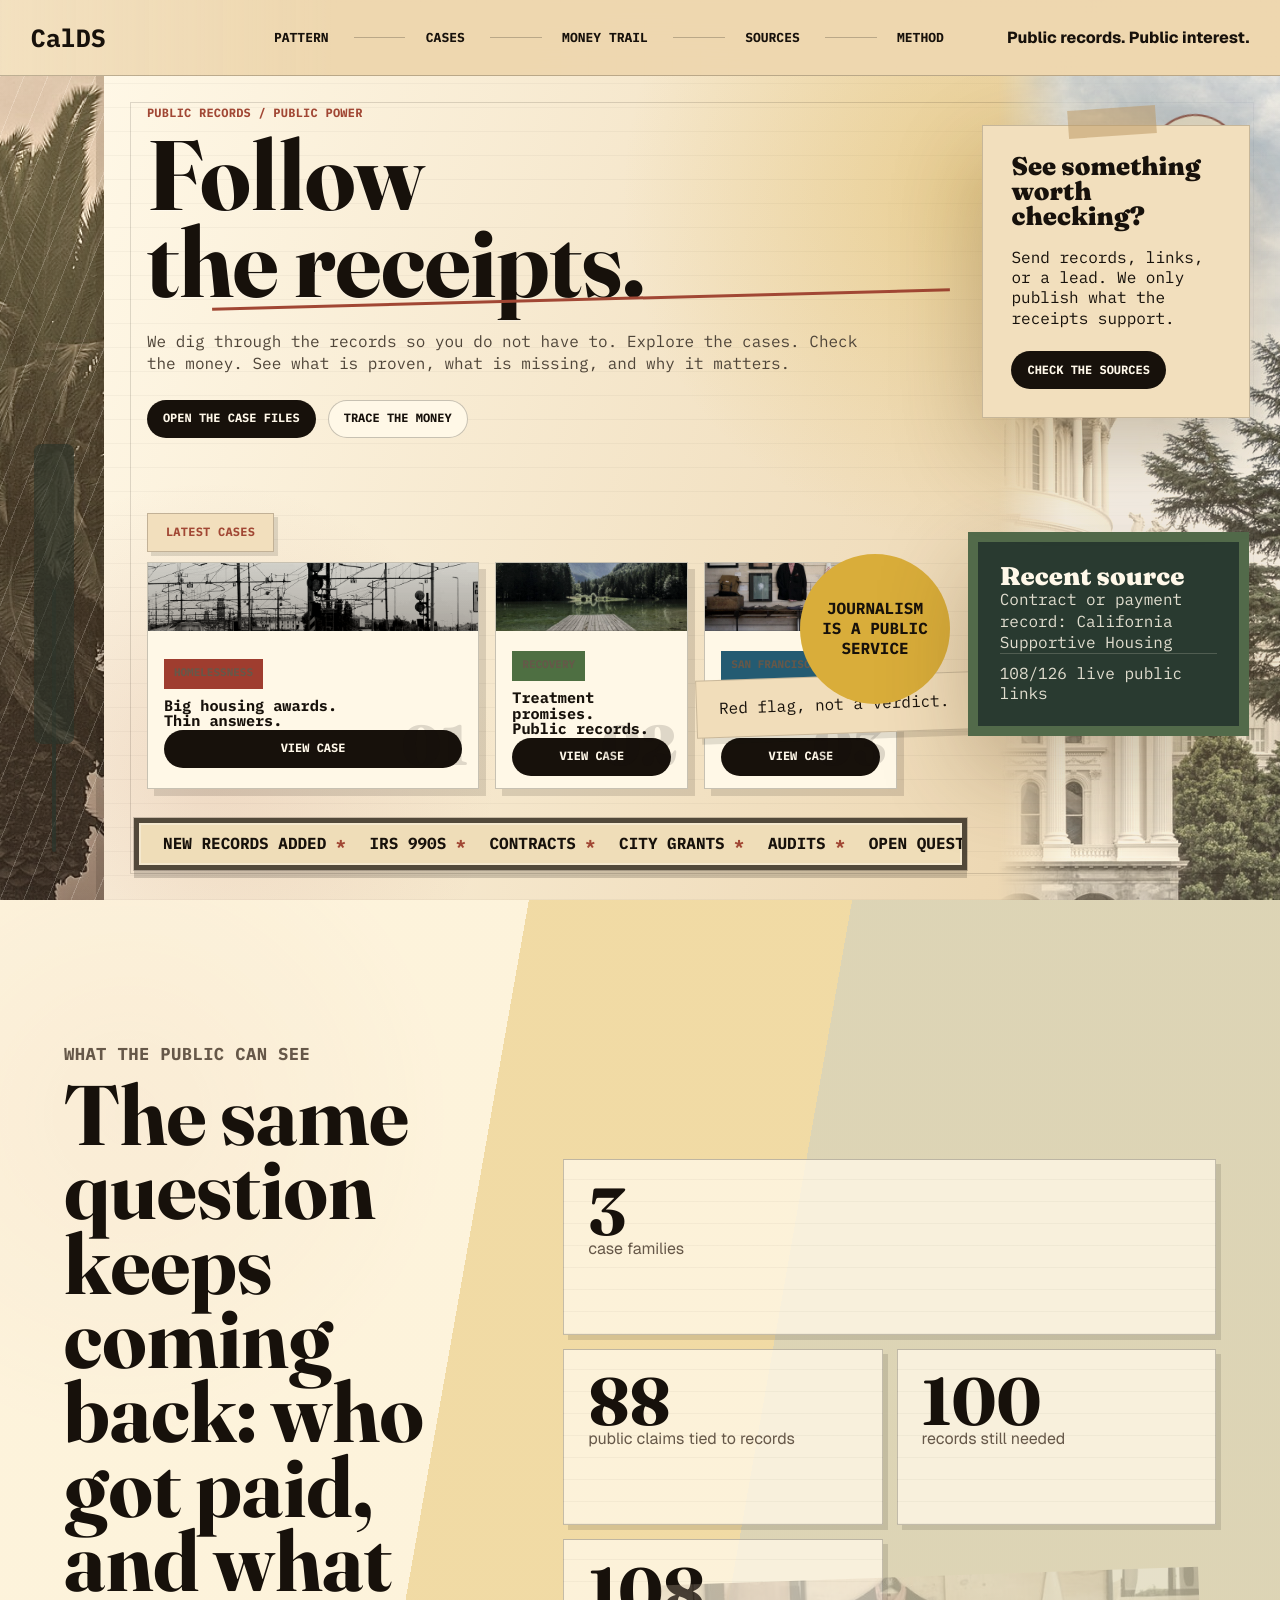
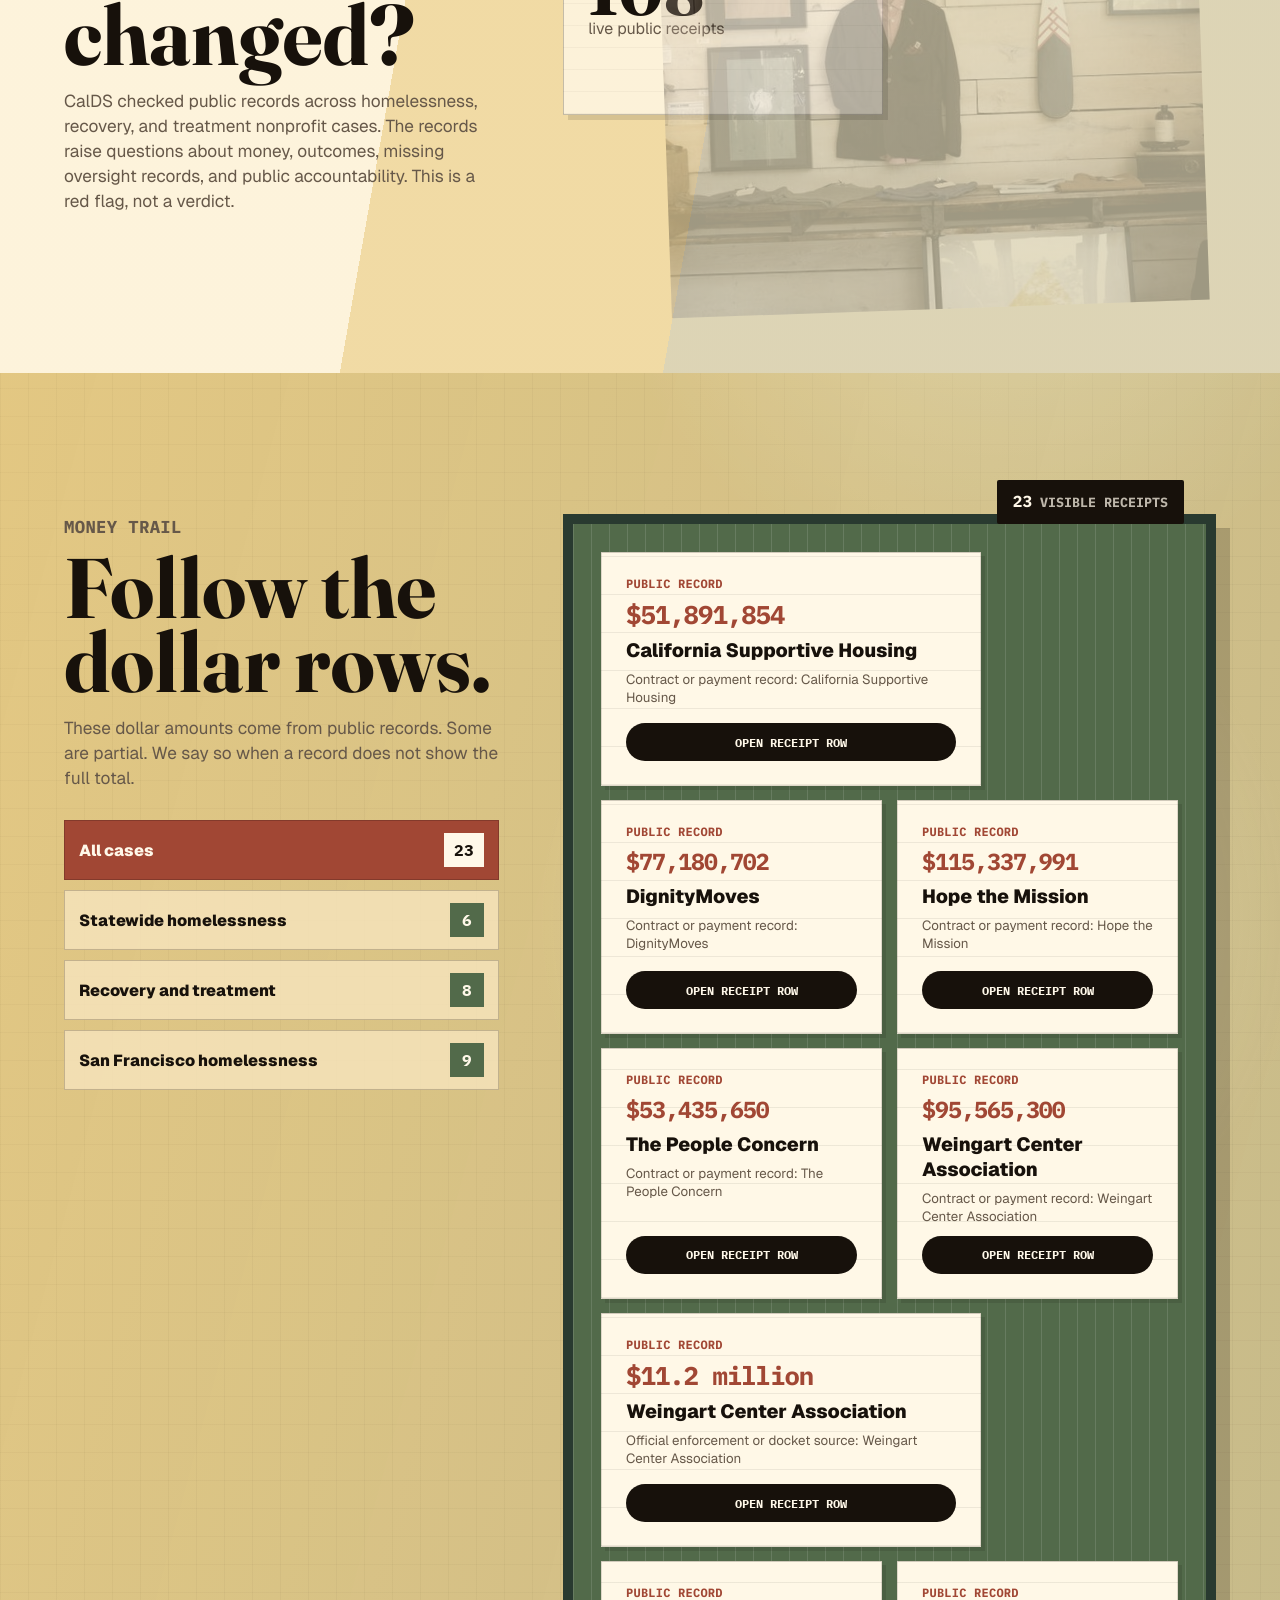
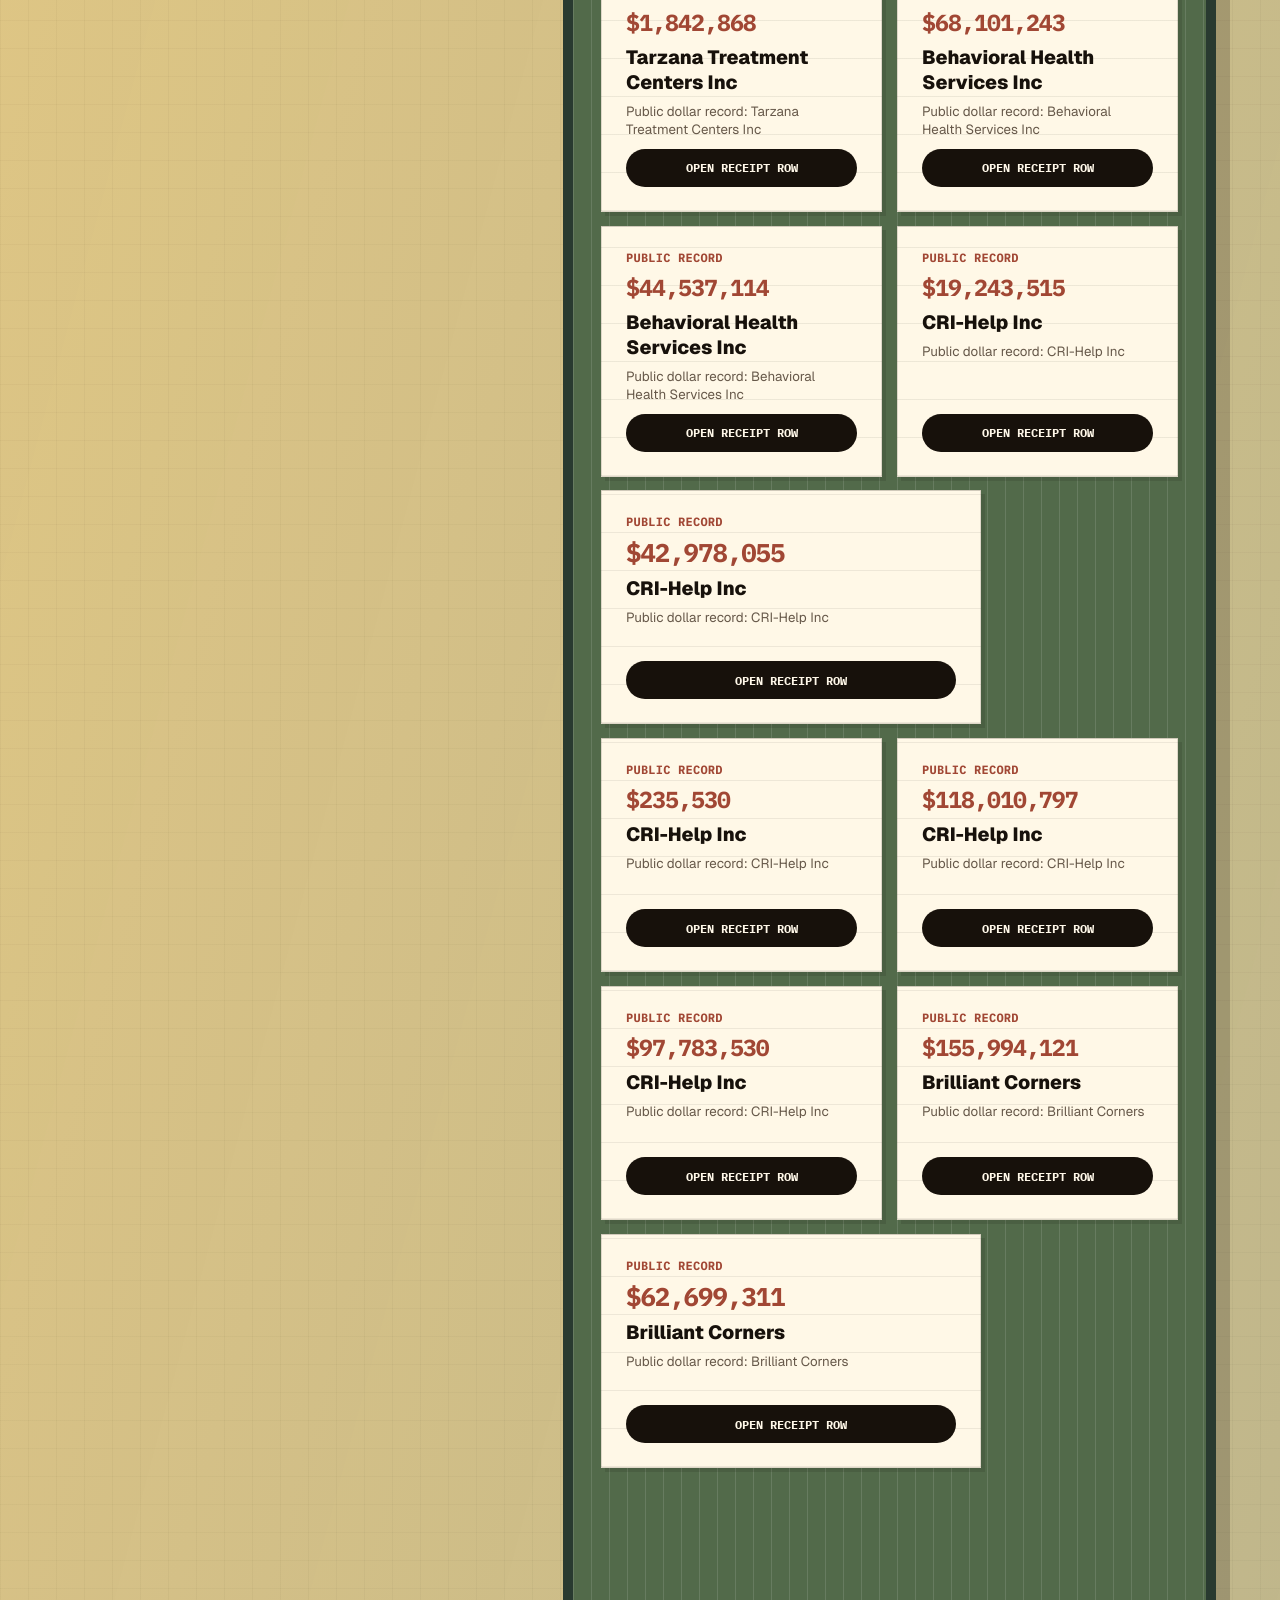
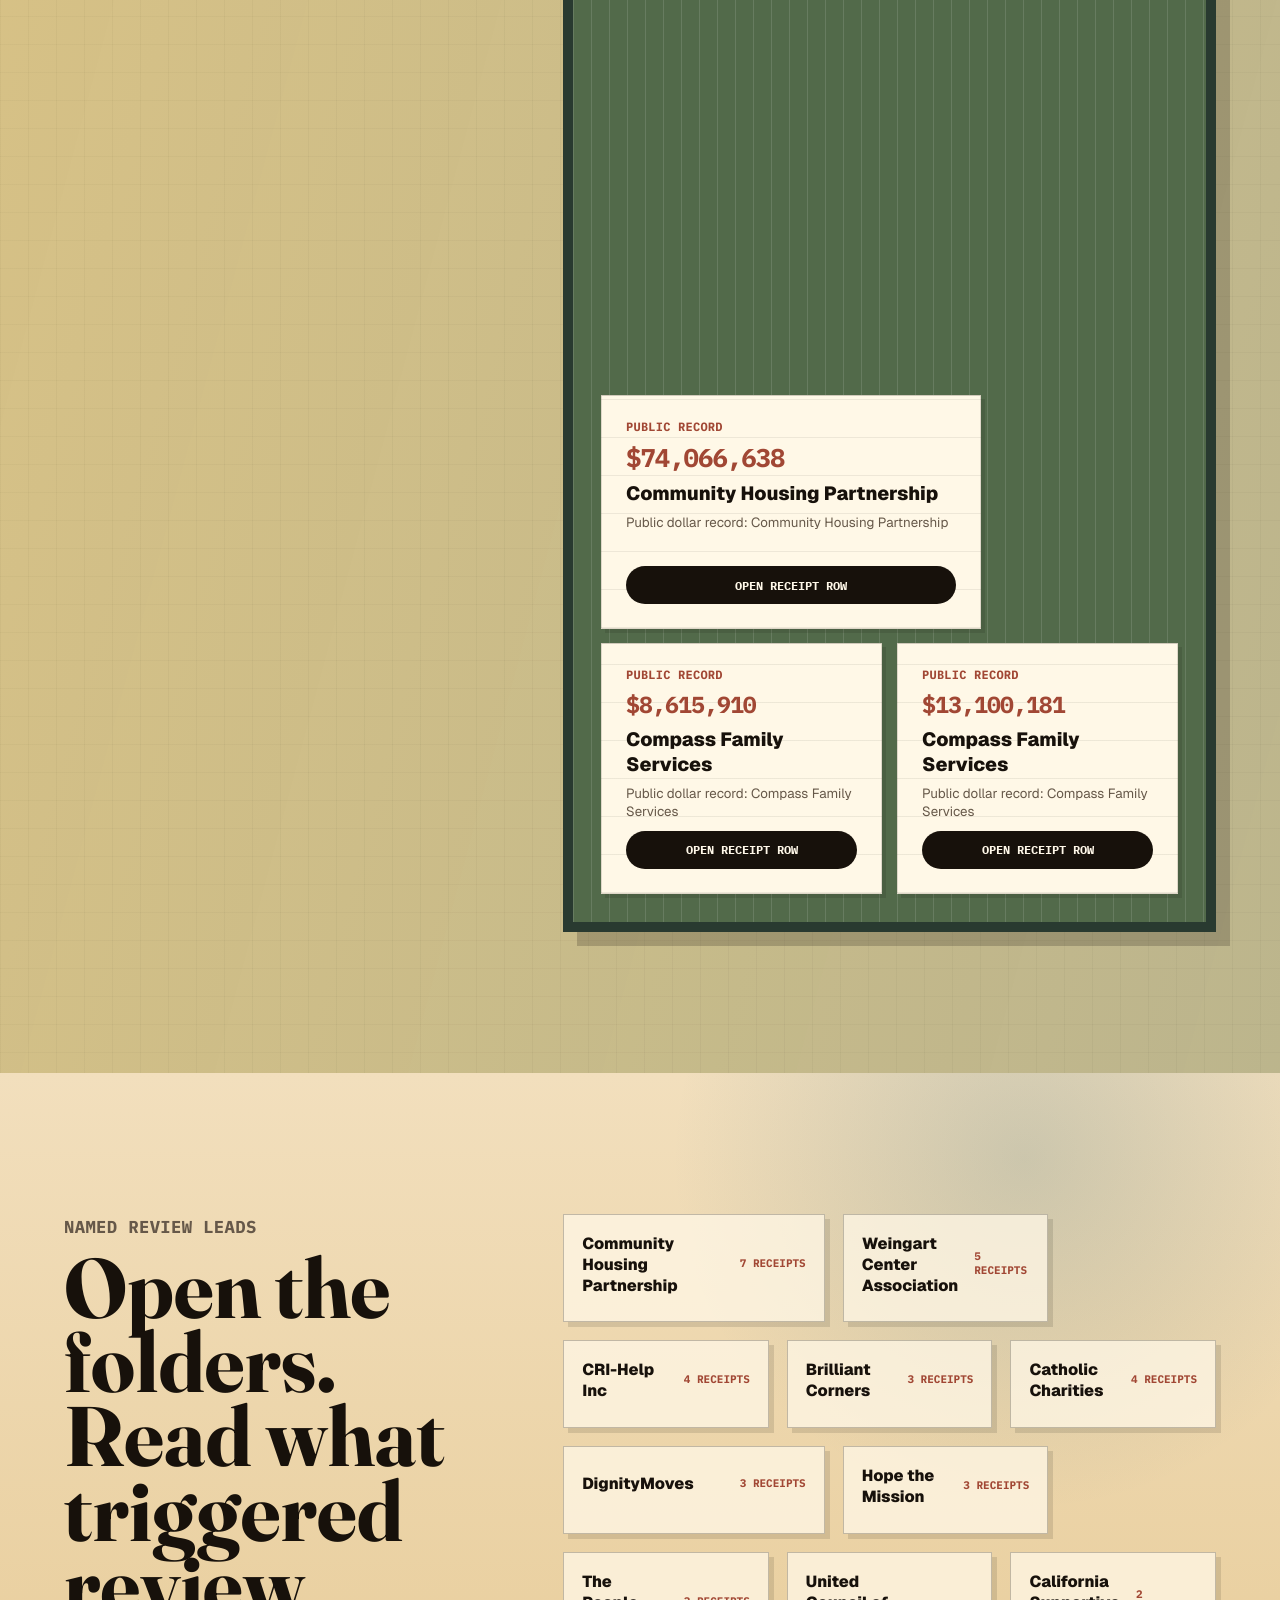
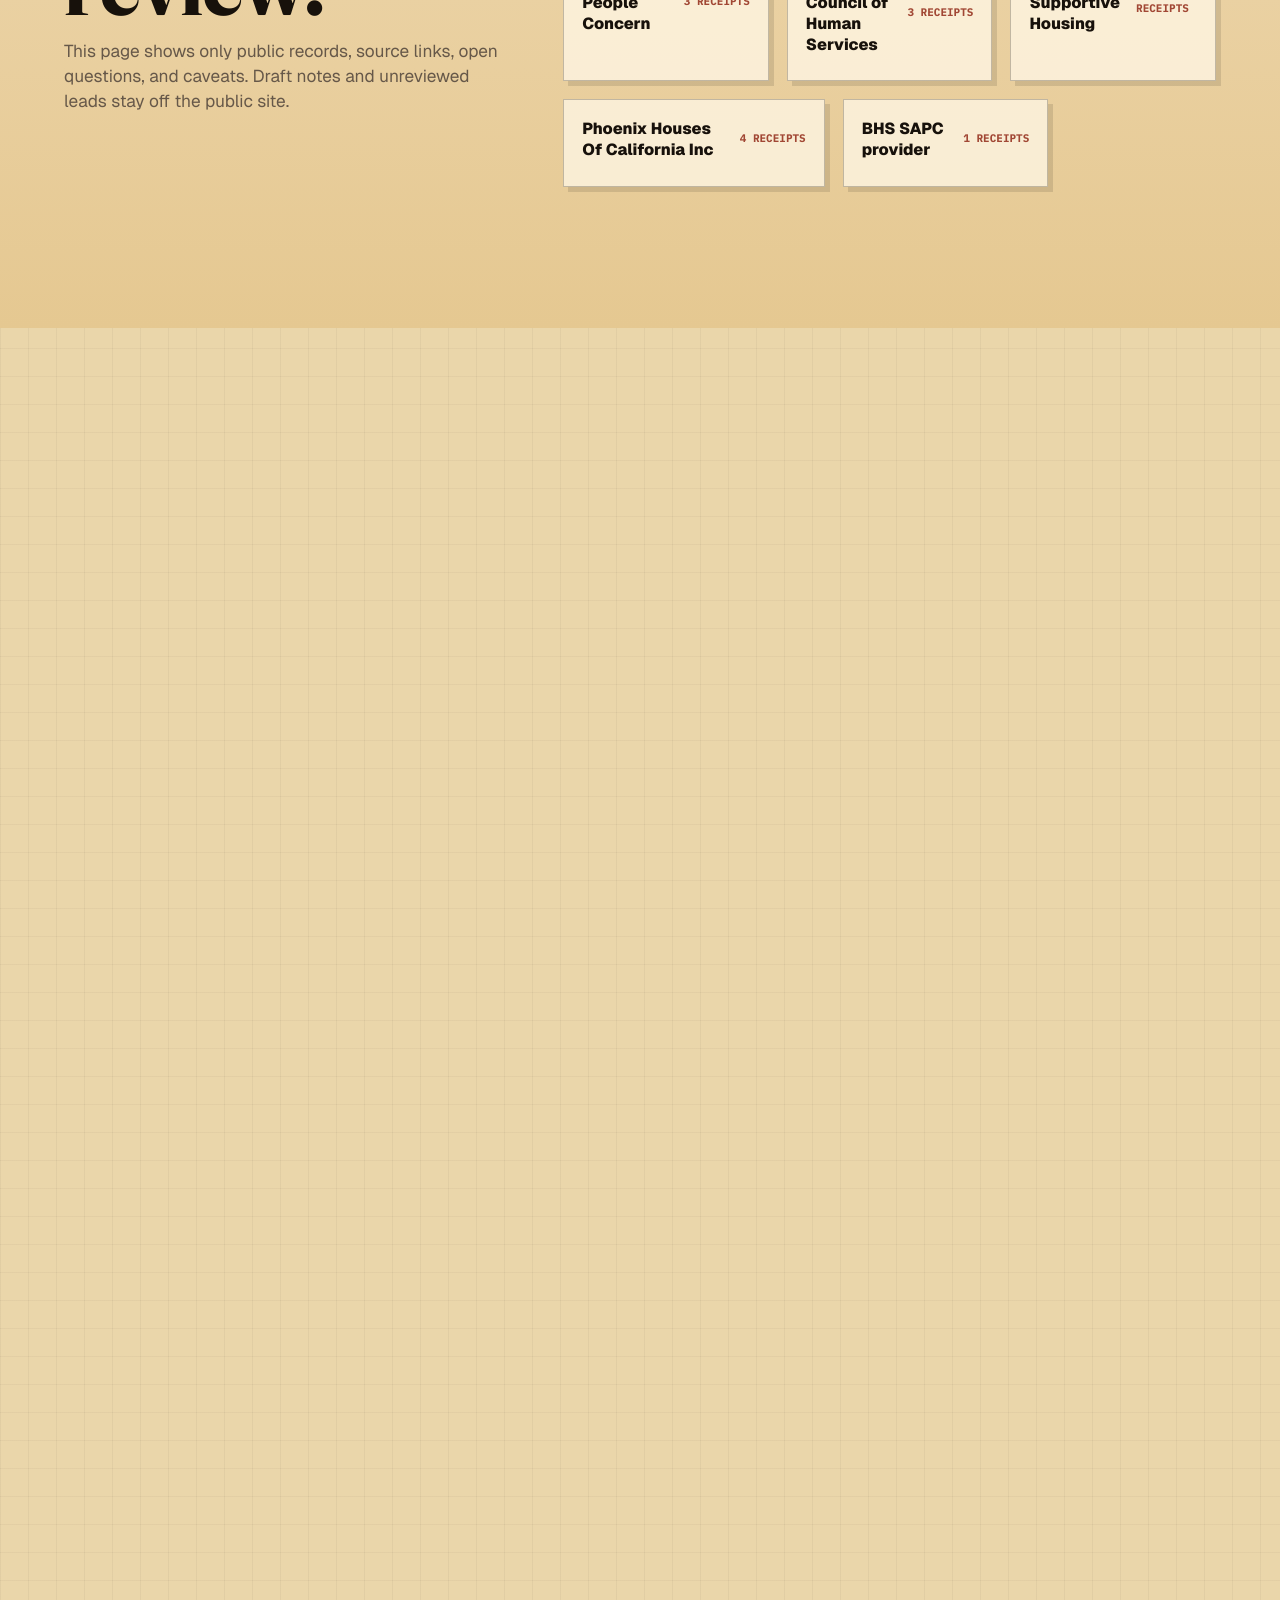
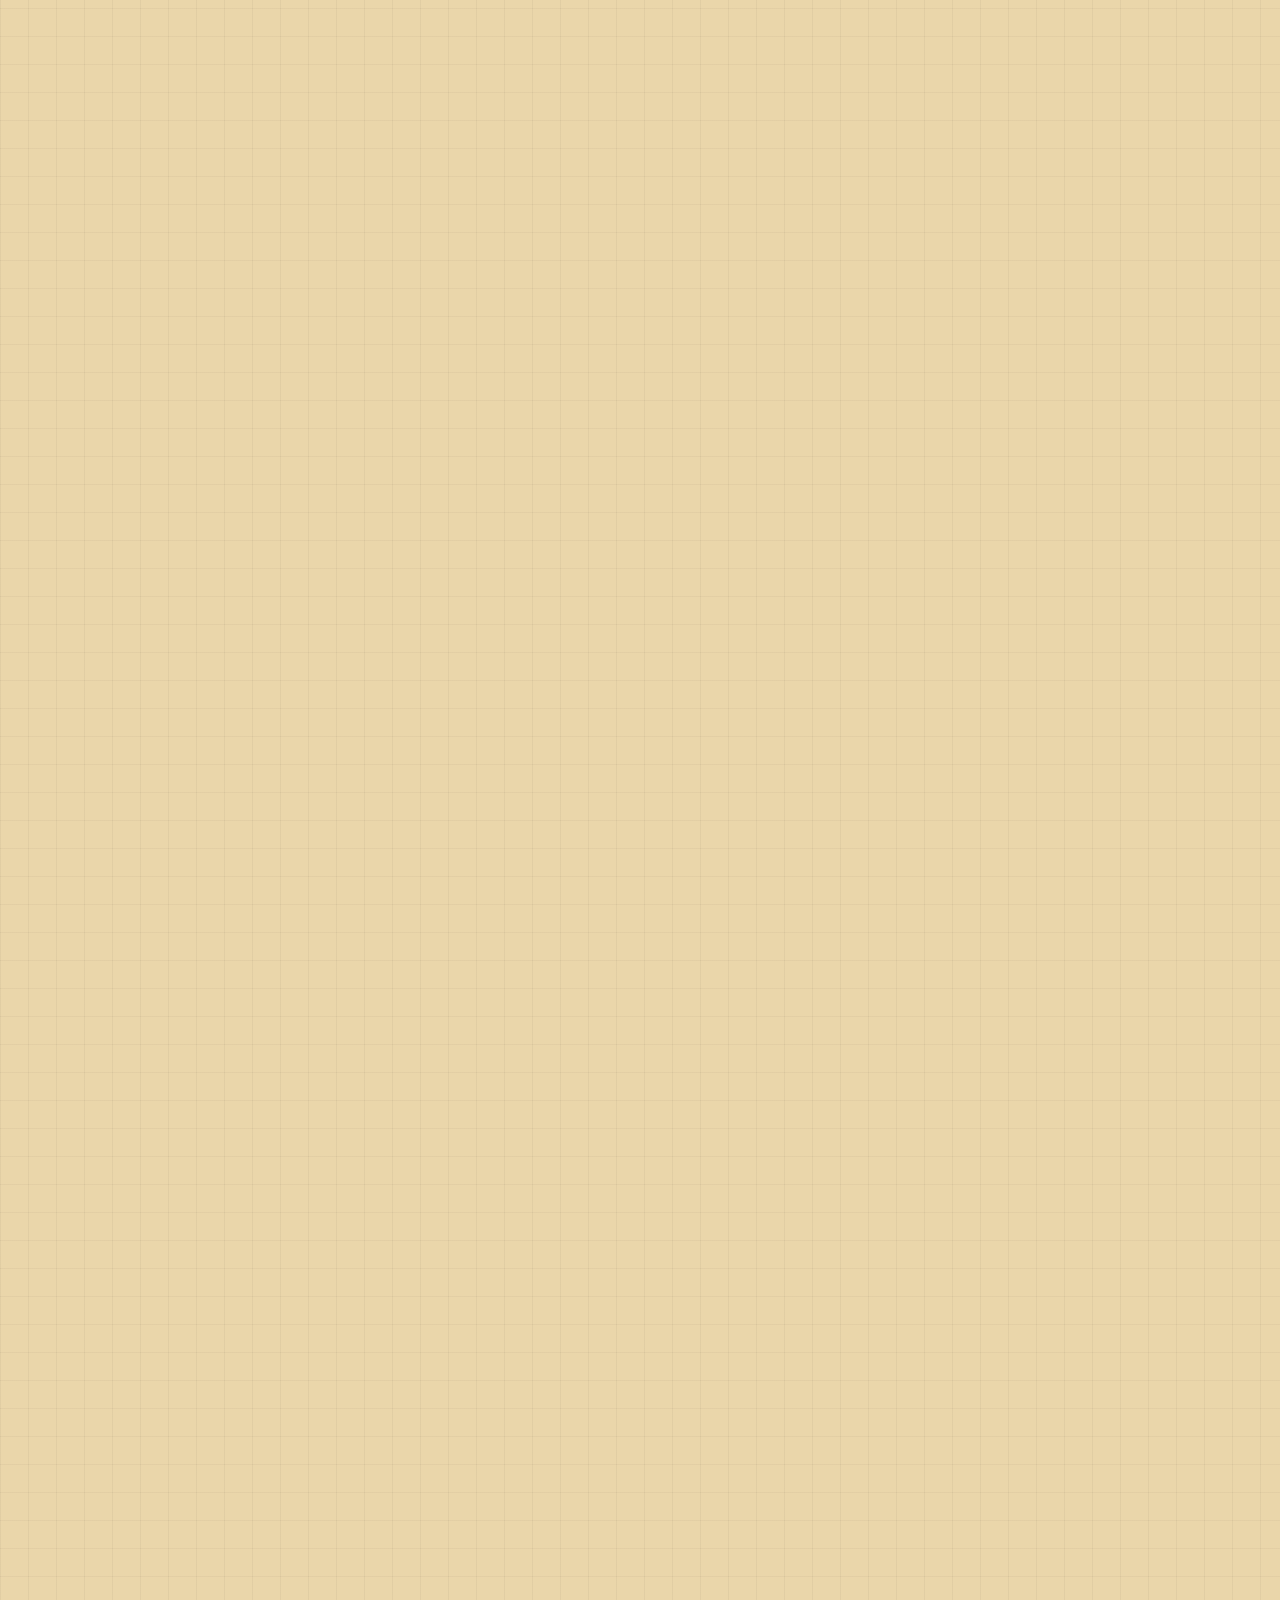
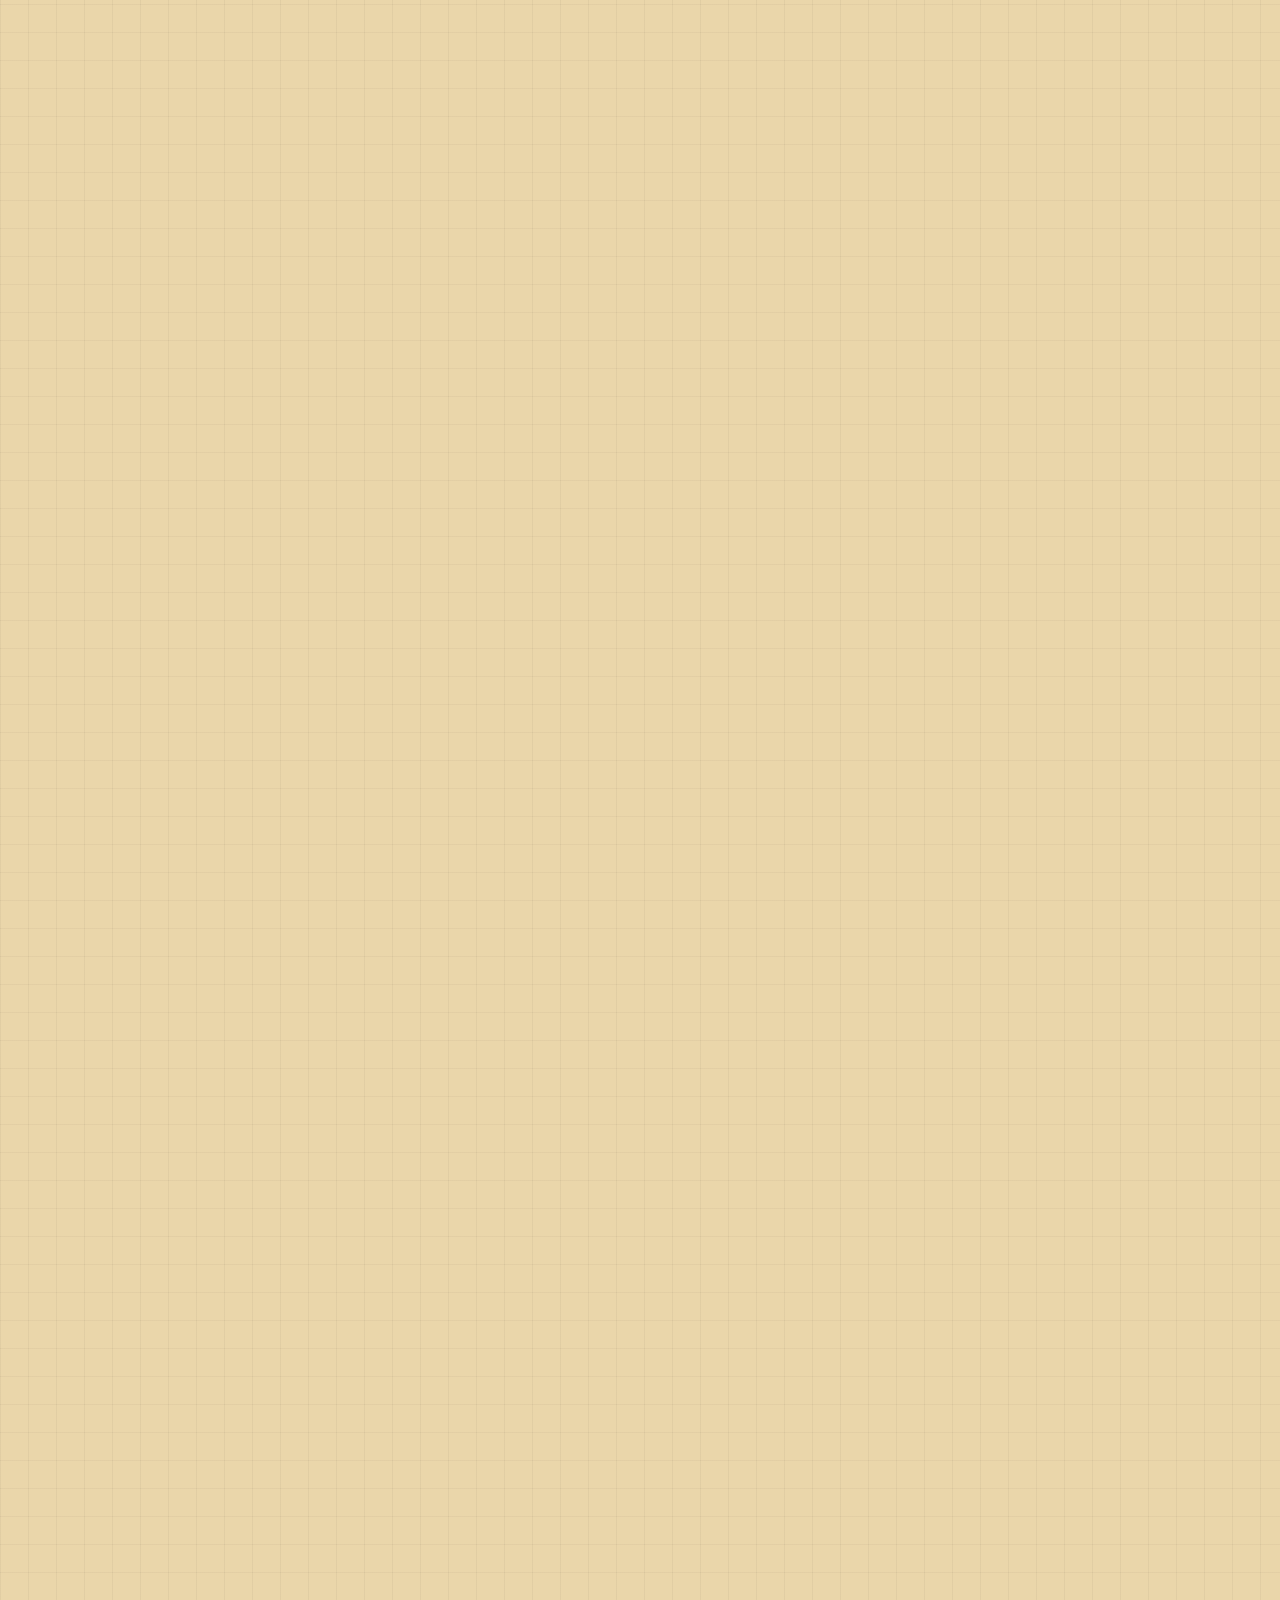
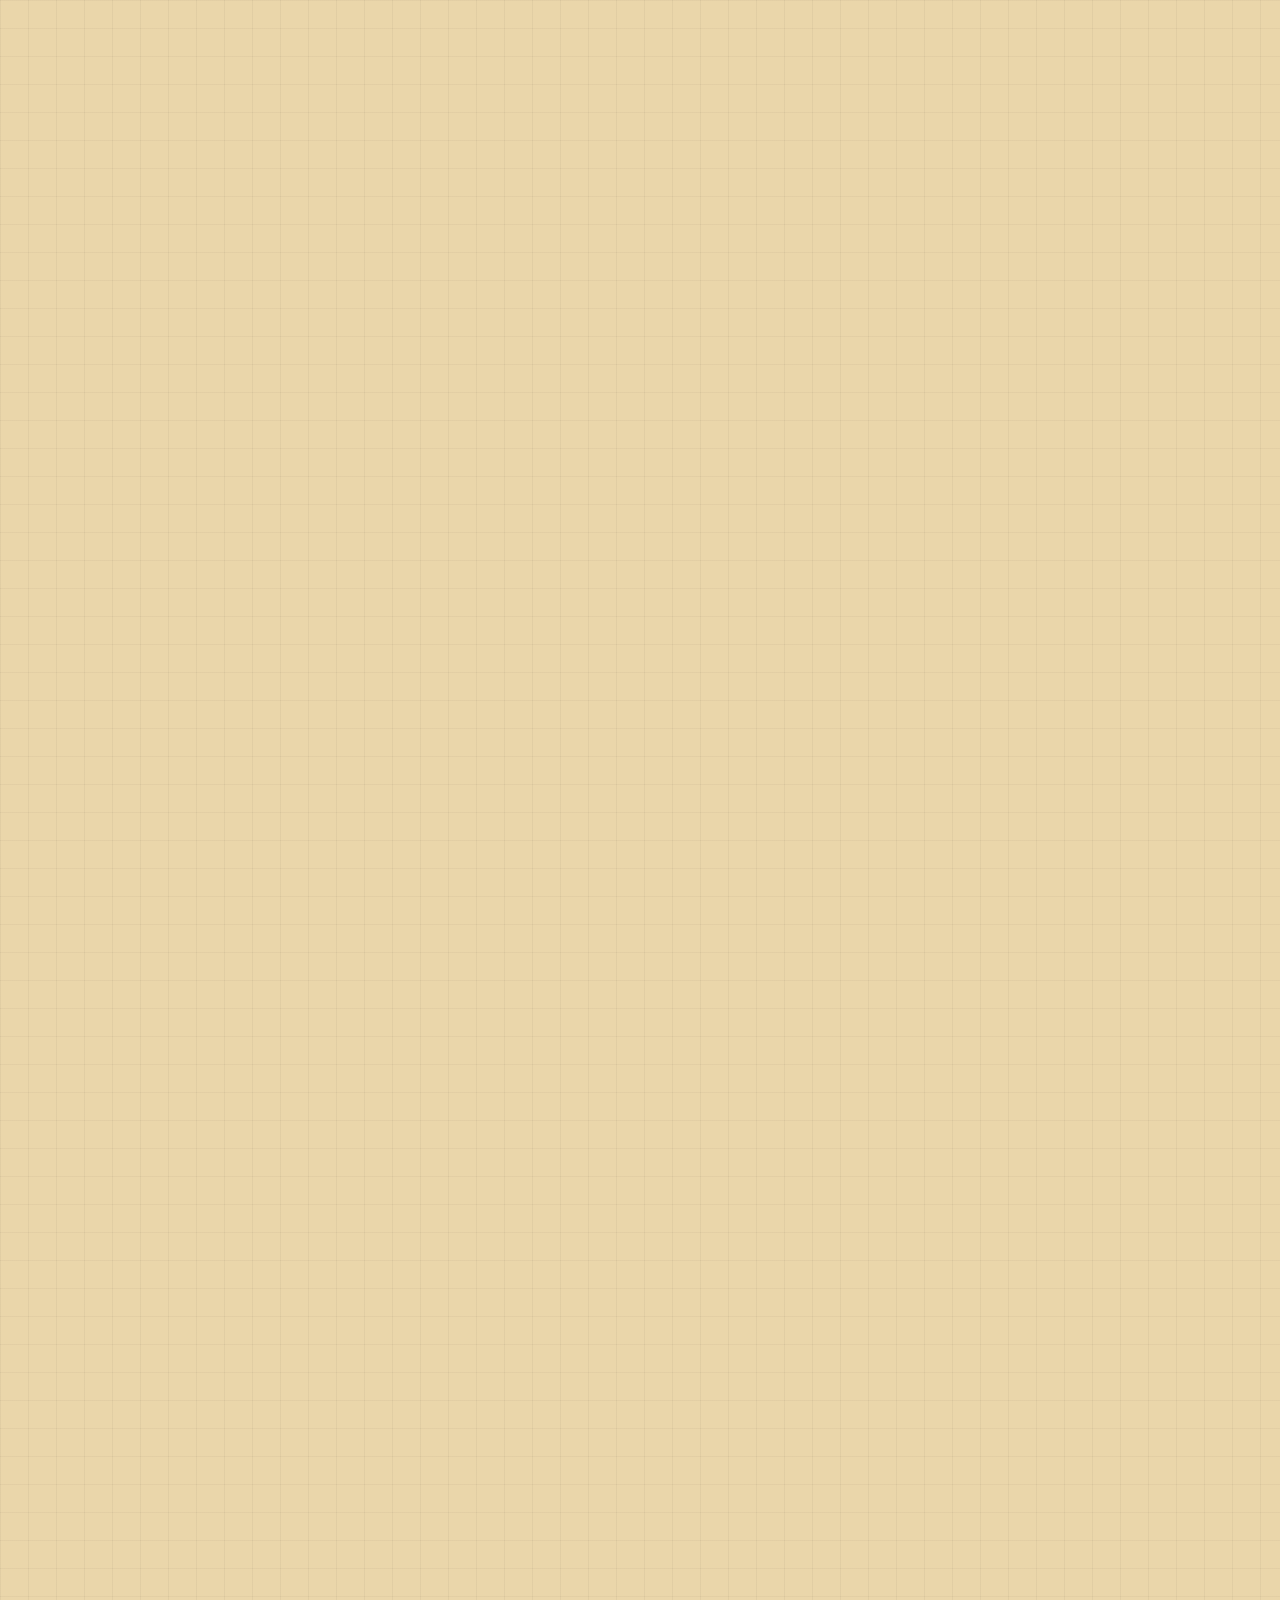
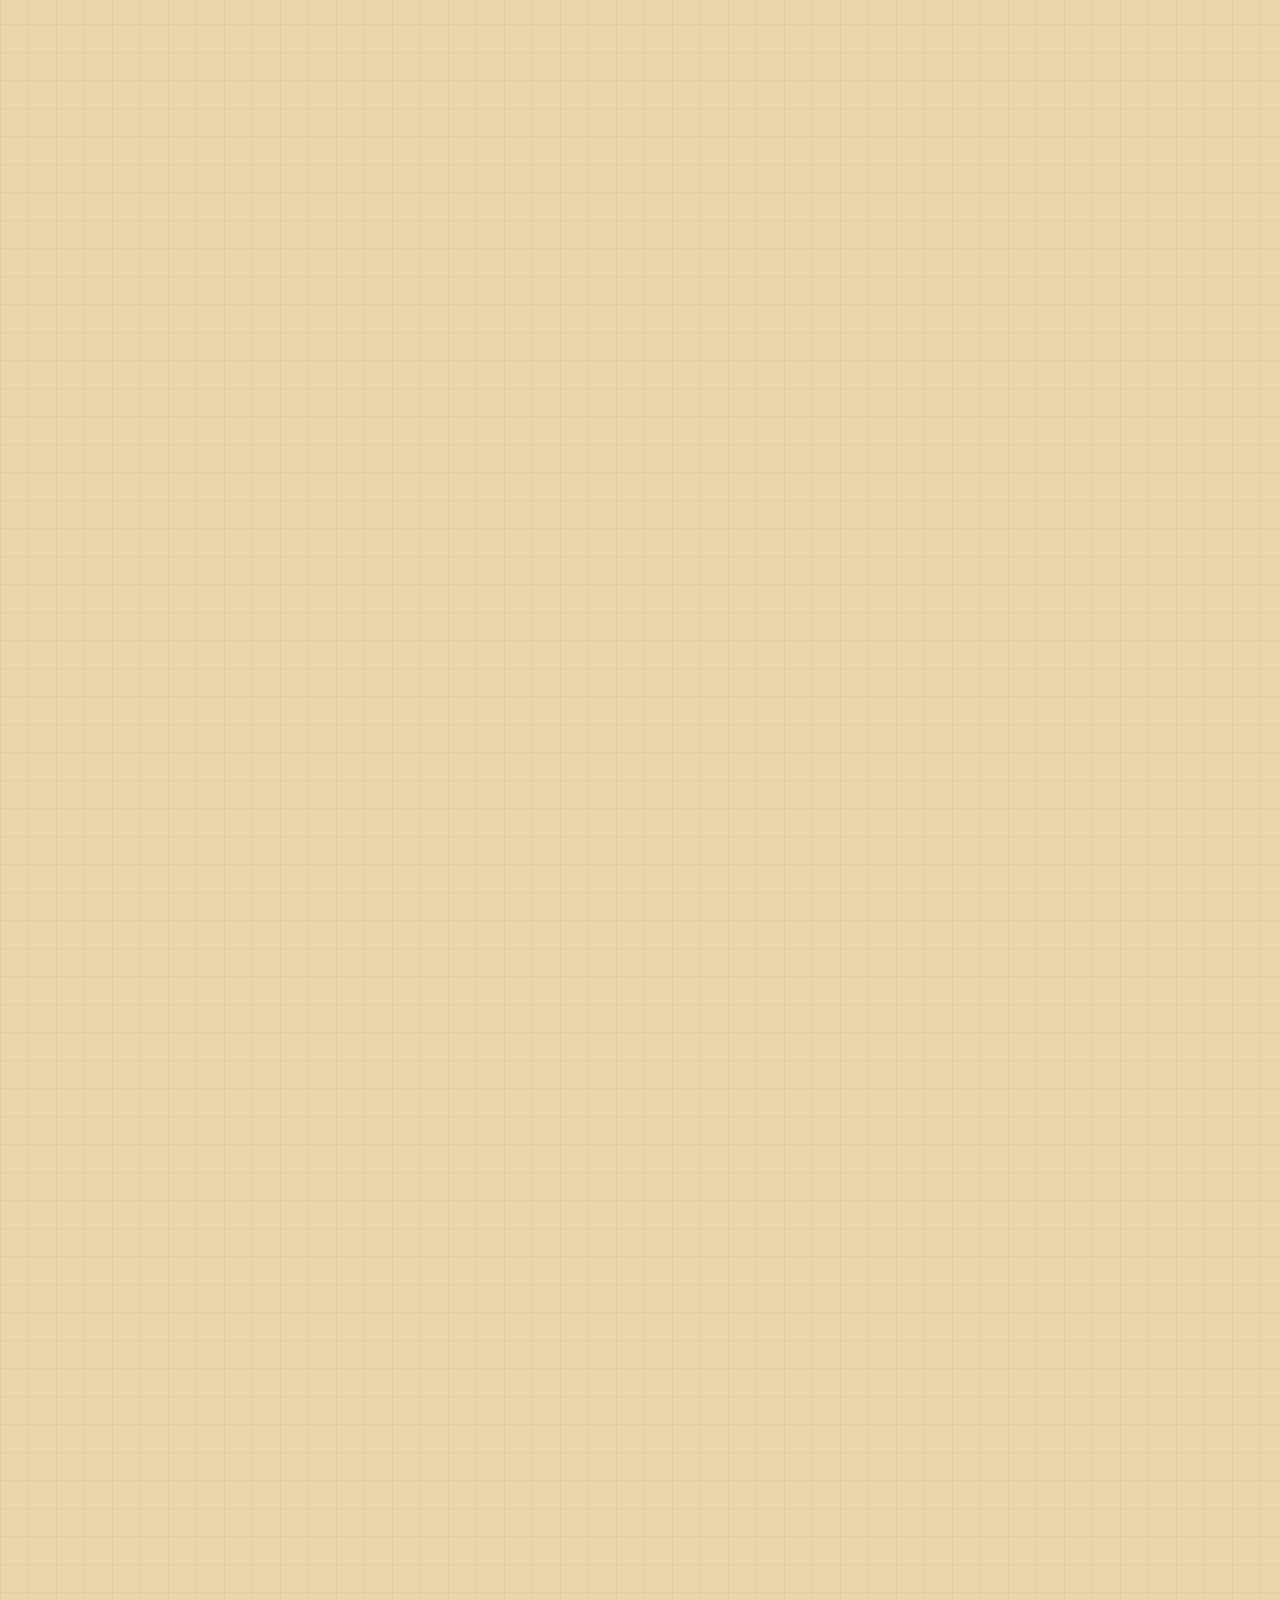
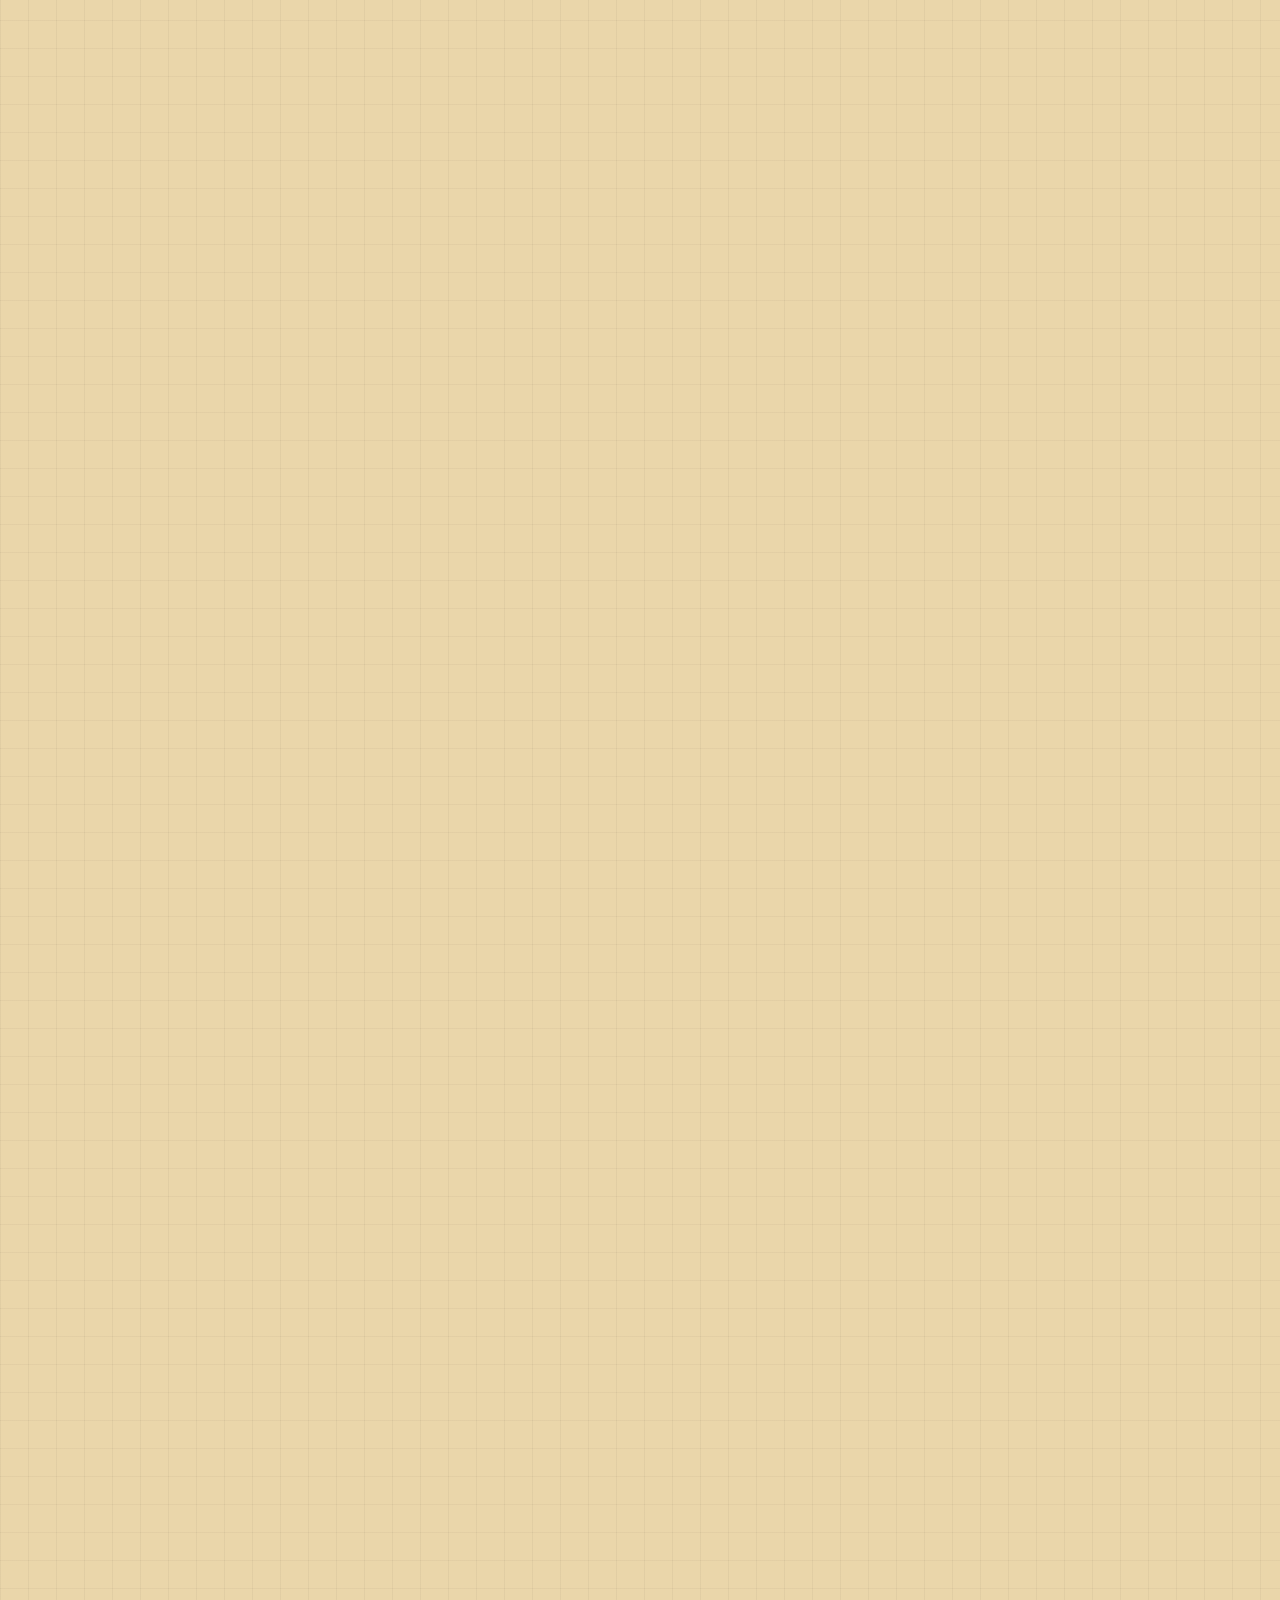
==== commit ac64f95e: "Audit visual cohesion and receipt interactions" ====
--- a/index.html
+++ b/index.html
@@ -143,7 +143,7 @@
         <div class="receipt-roll">
             <article class="receipt-card reveal" data-case="live_ca_homelessness_top15_2026_04_29">
               <div class="receipt-card__stub">Public record</div>
-              <strong>$51,891,854</strong>
+              <strong class="receipt-card__amount">$51,891,854</strong>
               <p>California Supportive Housing</p>
               <small>Contract or payment record: California Supportive Housing</small>
               <button class="source-jump" type="button" data-source="source_aed0b285da2580f7">Open receipt row</button>
@@ -151,7 +151,7 @@
 
             <article class="receipt-card reveal" data-case="live_ca_homelessness_top15_2026_04_29">
               <div class="receipt-card__stub">Public record</div>
-              <strong>$77,180,702</strong>
+              <strong class="receipt-card__amount">$77,180,702</strong>
               <p>DignityMoves</p>
               <small>Contract or payment record: DignityMoves</small>
               <button class="source-jump" type="button" data-source="source_623e8384c050cac1">Open receipt row</button>
@@ -159,7 +159,7 @@
 
             <article class="receipt-card reveal" data-case="live_ca_homelessness_top15_2026_04_29">
               <div class="receipt-card__stub">Public record</div>
-              <strong>$115,337,991</strong>
+              <strong class="receipt-card__amount">$115,337,991</strong>
               <p>Hope the Mission</p>
               <small>Contract or payment record: Hope the Mission</small>
               <button class="source-jump" type="button" data-source="source_24b3eae831438e36">Open receipt row</button>
@@ -167,7 +167,7 @@
 
             <article class="receipt-card reveal" data-case="live_ca_homelessness_top15_2026_04_29">
               <div class="receipt-card__stub">Public record</div>
-              <strong>$53,435,650</strong>
+              <strong class="receipt-card__amount">$53,435,650</strong>
               <p>The People Concern</p>
               <small>Contract or payment record: The People Concern</small>
               <button class="source-jump" type="button" data-source="source_98b8fc83c977ef43">Open receipt row</button>
@@ -175,7 +175,7 @@
 
             <article class="receipt-card reveal" data-case="live_ca_homelessness_top15_2026_04_29">
               <div class="receipt-card__stub">Public record</div>
-              <strong>$95,565,300</strong>
+              <strong class="receipt-card__amount">$95,565,300</strong>
               <p>Weingart Center Association</p>
               <small>Contract or payment record: Weingart Center Association</small>
               <button class="source-jump" type="button" data-source="source_82cf4e7d5e876356">Open receipt row</button>
@@ -183,7 +183,7 @@
 
             <article class="receipt-card reveal" data-case="live_ca_homelessness_top15_2026_04_29">
               <div class="receipt-card__stub">Public record</div>
-              <strong>$11.2 million</strong>
+              <strong class="receipt-card__amount">$11.2 million</strong>
               <p>Weingart Center Association</p>
               <small>Official enforcement or docket source: Weingart Center Association</small>
               <button class="source-jump" type="button" data-source="source_2c61fae7fe11eb0a">Open receipt row</button>
@@ -191,7 +191,7 @@
 
             <article class="receipt-card reveal" data-case="live_ca_recovery_ngos_2026_04_24">
               <div class="receipt-card__stub">Public record</div>
-              <strong>$1,842,868</strong>
+              <strong class="receipt-card__amount">$1,842,868</strong>
               <p>Tarzana Treatment Centers Inc</p>
               <small>Public dollar record: Tarzana Treatment Centers Inc</small>
               <button class="source-jump" type="button" data-source="source_7db3d7add22d53f2">Open receipt row</button>
@@ -199,7 +199,7 @@
 
             <article class="receipt-card reveal" data-case="live_ca_recovery_ngos_2026_04_24">
               <div class="receipt-card__stub">Public record</div>
-              <strong>$68,101,243</strong>
+              <strong class="receipt-card__amount">$68,101,243</strong>
               <p>Behavioral Health Services Inc</p>
               <small>Public dollar record: Behavioral Health Services Inc</small>
               <button class="source-jump" type="button" data-source="source_d7b0f71c8b81b383">Open receipt row</button>
@@ -207,7 +207,7 @@
 
             <article class="receipt-card reveal" data-case="live_ca_recovery_ngos_2026_04_24">
               <div class="receipt-card__stub">Public record</div>
-              <strong>$44,537,114</strong>
+              <strong class="receipt-card__amount">$44,537,114</strong>
               <p>Behavioral Health Services Inc</p>
               <small>Public dollar record: Behavioral Health Services Inc</small>
               <button class="source-jump" type="button" data-source="source_d7b0f71c8b81b383">Open receipt row</button>
@@ -215,7 +215,7 @@
 
             <article class="receipt-card reveal" data-case="live_ca_recovery_ngos_2026_04_24">
               <div class="receipt-card__stub">Public record</div>
-              <strong>$19,243,515</strong>
+              <strong class="receipt-card__amount">$19,243,515</strong>
               <p>CRI-Help Inc</p>
               <small>Public dollar record: CRI-Help Inc</small>
               <button class="source-jump" type="button" data-source="source_0934ed79e314a6cf">Open receipt row</button>
@@ -223,7 +223,7 @@
 
             <article class="receipt-card reveal" data-case="live_ca_recovery_ngos_2026_04_24">
               <div class="receipt-card__stub">Public record</div>
-              <strong>$42,978,055</strong>
+              <strong class="receipt-card__amount">$42,978,055</strong>
               <p>CRI-Help Inc</p>
               <small>Public dollar record: CRI-Help Inc</small>
               <button class="source-jump" type="button" data-source="source_0934ed79e314a6cf">Open receipt row</button>
@@ -231,7 +231,7 @@
 
             <article class="receipt-card reveal" data-case="live_ca_recovery_ngos_2026_04_24">
               <div class="receipt-card__stub">Public record</div>
-              <strong>$235,530</strong>
+              <strong class="receipt-card__amount">$235,530</strong>
               <p>CRI-Help Inc</p>
               <small>Public dollar record: CRI-Help Inc</small>
               <button class="source-jump" type="button" data-source="source_6f668b99ffc040a7">Open receipt row</button>
@@ -239,7 +239,7 @@
 
             <article class="receipt-card reveal" data-case="live_ca_recovery_ngos_2026_04_24">
               <div class="receipt-card__stub">Public record</div>
-              <strong>$118,010,797</strong>
+              <strong class="receipt-card__amount">$118,010,797</strong>
               <p>CRI-Help Inc</p>
               <small>Public dollar record: CRI-Help Inc</small>
               <button class="source-jump" type="button" data-source="source_bea175e4718ed4ad">Open receipt row</button>
@@ -247,7 +247,7 @@
 
             <article class="receipt-card reveal" data-case="live_ca_recovery_ngos_2026_04_24">
               <div class="receipt-card__stub">Public record</div>
-              <strong>$97,783,530</strong>
+              <strong class="receipt-card__amount">$97,783,530</strong>
               <p>CRI-Help Inc</p>
               <small>Public dollar record: CRI-Help Inc</small>
               <button class="source-jump" type="button" data-source="source_bea175e4718ed4ad">Open receipt row</button>
@@ -255,7 +255,7 @@
 
             <article class="receipt-card reveal" data-case="live_ca_sf_homelessness_complex">
               <div class="receipt-card__stub">Public record</div>
-              <strong>$155,994,121</strong>
+              <strong class="receipt-card__amount">$155,994,121</strong>
               <p>Brilliant Corners</p>
               <small>Public dollar record: Brilliant Corners</small>
               <button class="source-jump" type="button" data-source="source_d3c320666cb13447">Open receipt row</button>
@@ -263,7 +263,7 @@
 
             <article class="receipt-card reveal" data-case="live_ca_sf_homelessness_complex">
               <div class="receipt-card__stub">Public record</div>
-              <strong>$62,699,311</strong>
+              <strong class="receipt-card__amount">$62,699,311</strong>
               <p>Brilliant Corners</p>
               <small>Public dollar record: Brilliant Corners</small>
               <button class="source-jump" type="button" data-source="source_b0e4d7c24abdb274">Open receipt row</button>
@@ -271,7 +271,7 @@
 
             <article class="receipt-card reveal" data-case="live_ca_sf_homelessness_complex">
               <div class="receipt-card__stub">Public record</div>
-              <strong>$139,952</strong>
+              <strong class="receipt-card__amount">$139,952</strong>
               <p>Catholic Charities</p>
               <small>Public dollar record: Catholic Charities</small>
               <button class="source-jump" type="button" data-source="source_84d313b3ec701840">Open receipt row</button>
@@ -279,7 +279,7 @@
 
             <article class="receipt-card reveal" data-case="live_ca_sf_homelessness_complex">
               <div class="receipt-card__stub">Public record</div>
-              <strong>$67,007,205</strong>
+              <strong class="receipt-card__amount">$67,007,205</strong>
               <p>Catholic Charities</p>
               <small>Public dollar record: Catholic Charities</small>
               <button class="source-jump" type="button" data-source="source_af7d3981065e0cad">Open receipt row</button>
@@ -287,7 +287,7 @@
 
             <article class="receipt-card reveal" data-case="live_ca_sf_homelessness_complex">
               <div class="receipt-card__stub">Public record</div>
-              <strong>$57,553,247</strong>
+              <strong class="receipt-card__amount">$57,553,247</strong>
               <p>Community Housing Partnership</p>
               <small>Public dollar record: Community Housing Partnership</small>
               <button class="source-jump" type="button" data-source="source_36d33a1454f651c9">Open receipt row</button>
@@ -295,7 +295,7 @@
 
             <article class="receipt-card reveal" data-case="live_ca_sf_homelessness_complex">
               <div class="receipt-card__stub">Public record</div>
-              <strong>$236,609</strong>
+              <strong class="receipt-card__amount">$236,609</strong>
               <p>Community Housing Partnership</p>
               <small>Public dollar record: Community Housing Partnership</small>
               <button class="source-jump" type="button" data-source="source_257e963485797fcb">Open receipt row</button>
@@ -303,7 +303,7 @@
 
             <article class="receipt-card reveal" data-case="live_ca_sf_homelessness_complex">
               <div class="receipt-card__stub">Public record</div>
-              <strong>$74,066,638</strong>
+              <strong class="receipt-card__amount">$74,066,638</strong>
               <p>Community Housing Partnership</p>
               <small>Public dollar record: Community Housing Partnership</small>
               <button class="source-jump" type="button" data-source="source_2c6d8833c7421e72">Open receipt row</button>
@@ -311,7 +311,7 @@
 
             <article class="receipt-card reveal" data-case="live_ca_sf_homelessness_complex">
               <div class="receipt-card__stub">Public record</div>
-              <strong>$8,615,910</strong>
+              <strong class="receipt-card__amount">$8,615,910</strong>
               <p>Compass Family Services</p>
               <small>Public dollar record: Compass Family Services</small>
               <button class="source-jump" type="button" data-source="source_31c9d1fb1c58673d">Open receipt row</button>
@@ -319,7 +319,7 @@
 
             <article class="receipt-card reveal" data-case="live_ca_sf_homelessness_complex">
               <div class="receipt-card__stub">Public record</div>
-              <strong>$13,100,181</strong>
+              <strong class="receipt-card__amount">$13,100,181</strong>
               <p>Compass Family Services</p>
               <small>Public dollar record: Compass Family Services</small>
               <button class="source-jump" type="button" data-source="source_31c9d1fb1c58673d">Open receipt row</button>
--- a/styles.css
+++ b/styles.css
@@ -845,6 +845,15 @@
   padding: clamp(90px, 11vw, 170px) clamp(22px, 5vw, 86px);
 }
 
+.chapter > *,
+.story-brief > *,
+.case-hero > *,
+.route-hero > *,
+.money-machine > * {
+  min-width: 0;
+  max-width: 100%;
+}
+
 .pattern-chapter {
   min-height: 92dvh;
   align-items: center;
@@ -1001,20 +1010,26 @@
 
 .receipt-roll {
   display: grid;
-  grid-template-columns: repeat(6, minmax(132px, 1fr));
+  grid-template-columns: repeat(6, minmax(0, 1fr));
   grid-auto-flow: dense;
   gap: 14px;
 }
 
 .receipt-card,
 .mini-receipt {
+  position: relative;
+  display: flex;
+  flex-direction: column;
+  min-width: 0;
   min-height: 234px;
+  overflow: hidden;
   padding: 24px;
   border: 1px solid rgba(23, 17, 11, .14);
   background:
     repeating-linear-gradient(0deg, rgba(23, 17, 11, .075) 0 1px, transparent 1px 38px),
     #fff8e7;
   box-shadow: 4px 4px 0 rgba(23, 17, 11, .12);
+  container-type: inline-size;
   transition: transform .22s ease, box-shadow .22s ease, opacity .22s ease;
   transform-style: preserve-3d;
 }
@@ -1028,18 +1043,21 @@
 }
 
 .receipt-card:nth-child(7n + 3) {
-  grid-column: span 2;
-}
-
+  grid-column: span 3;
+}
+
+.receipt-card__amount,
 .receipt-card strong,
-.mini-receipt span {
+.mini-receipt__amount {
   display: block;
+  max-width: 100%;
   color: var(--red);
   font-family: "IBM Plex Mono", monospace;
-  font-size: clamp(2rem, 3.9vw, 4rem);
+  font-size: clamp(1.45rem, 7.8cqw, 4rem);
   line-height: .94;
-  letter-spacing: 0;
+  letter-spacing: -.04em;
   font-variant-numeric: tabular-nums;
+  white-space: nowrap;
 }
 
 .receipt-card p,
@@ -1057,7 +1075,7 @@
 }
 
 .source-jump {
-  margin-top: 20px;
+  margin-top: auto;
 }
 
 .empty-money {
@@ -1392,8 +1410,28 @@
   min-height: 220px;
 }
 
-.mini-receipt span {
-  font-size: clamp(1.6rem, 2.5vw, 2.8rem);
+.mini-receipt__amount {
+  font-size: clamp(1.55rem, 8.5cqw, 2.8rem);
+}
+
+.mini-receipt__source {
+  margin-top: auto;
+}
+
+.mini-receipt__source span,
+.mini-receipt__source a {
+  display: inline-flex;
+  align-items: center;
+  min-height: 34px;
+  padding: 7px 10px;
+  color: var(--ink);
+  background: rgba(23, 17, 11, .08);
+  font-family: "IBM Plex Mono", monospace;
+  font-size: 11px;
+  font-weight: 800;
+  line-height: 1.2;
+  text-decoration: none;
+  text-transform: uppercase;
 }
 
 .finding-stack {
@@ -1500,6 +1538,7 @@
   .capitol-rail,
   .loop-note,
   .public-service,
+  .verdict-note,
   .curiosity-card {
     display: none;
   }
@@ -1515,6 +1554,19 @@
   .entity-folder:nth-child(n),
   .case-panel {
     grid-column: span 3;
+  }
+
+  .receipt-roll {
+    grid-template-columns: repeat(4, minmax(0, 1fr));
+  }
+
+  .receipt-card,
+  .receipt-card:nth-child(n) {
+    grid-column: span 2;
+  }
+
+  .receipt-card:nth-child(5n + 1) {
+    grid-column: span 4;
   }
 
   .marquee {
@@ -1588,6 +1640,7 @@
 
   .poster-copy {
     padding-right: 22px;
+    max-width: 350px;
   }
 
   .hero-actions {
@@ -1634,6 +1687,7 @@
   .machine-copy {
     position: relative;
     top: auto;
+    width: 100%;
   }
 
   .receipt-machine,
@@ -1651,7 +1705,12 @@
   }
 
   .receipt-card strong {
-    font-size: clamp(2.2rem, 13vw, 3.4rem);
+    font-size: clamp(1.85rem, 12cqw, 3.1rem);
+  }
+
+  .filter-tab span {
+    min-width: 0;
+    overflow-wrap: anywhere;
   }
 
   .case-hero__art {
